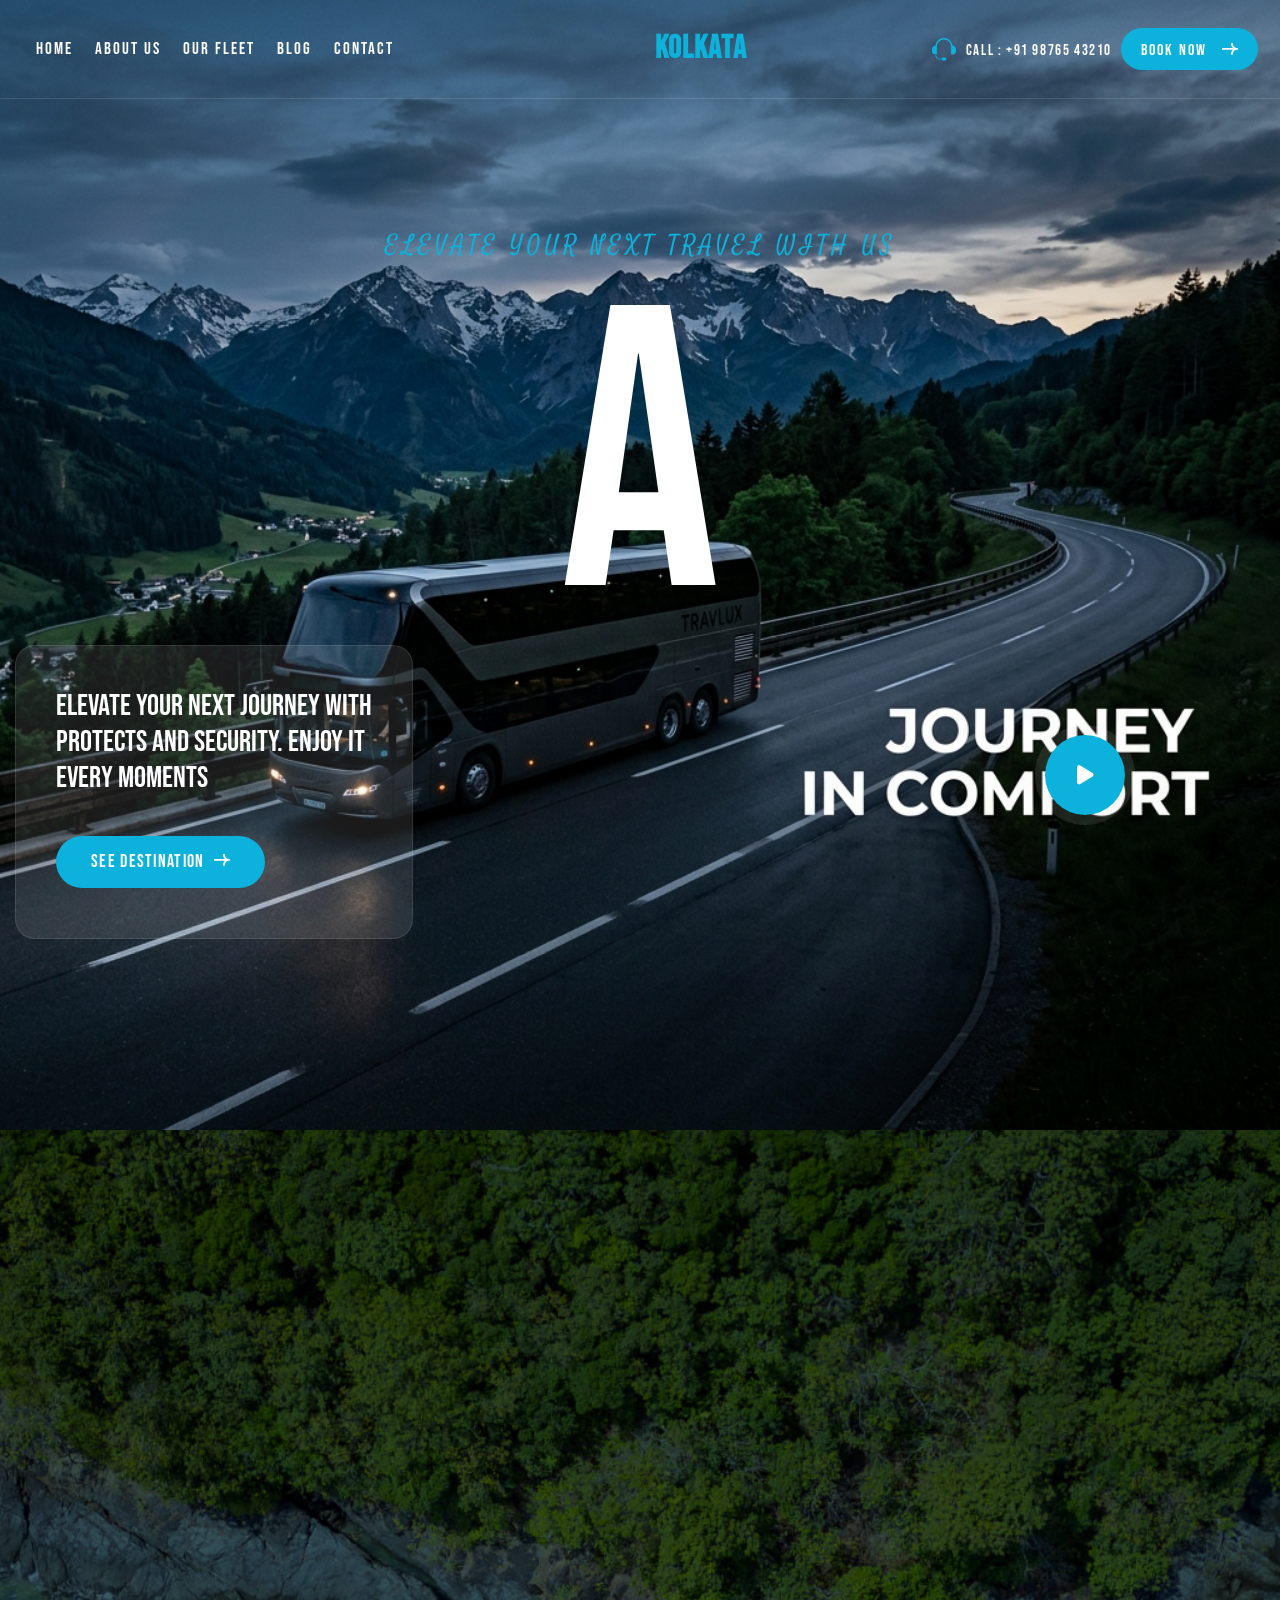
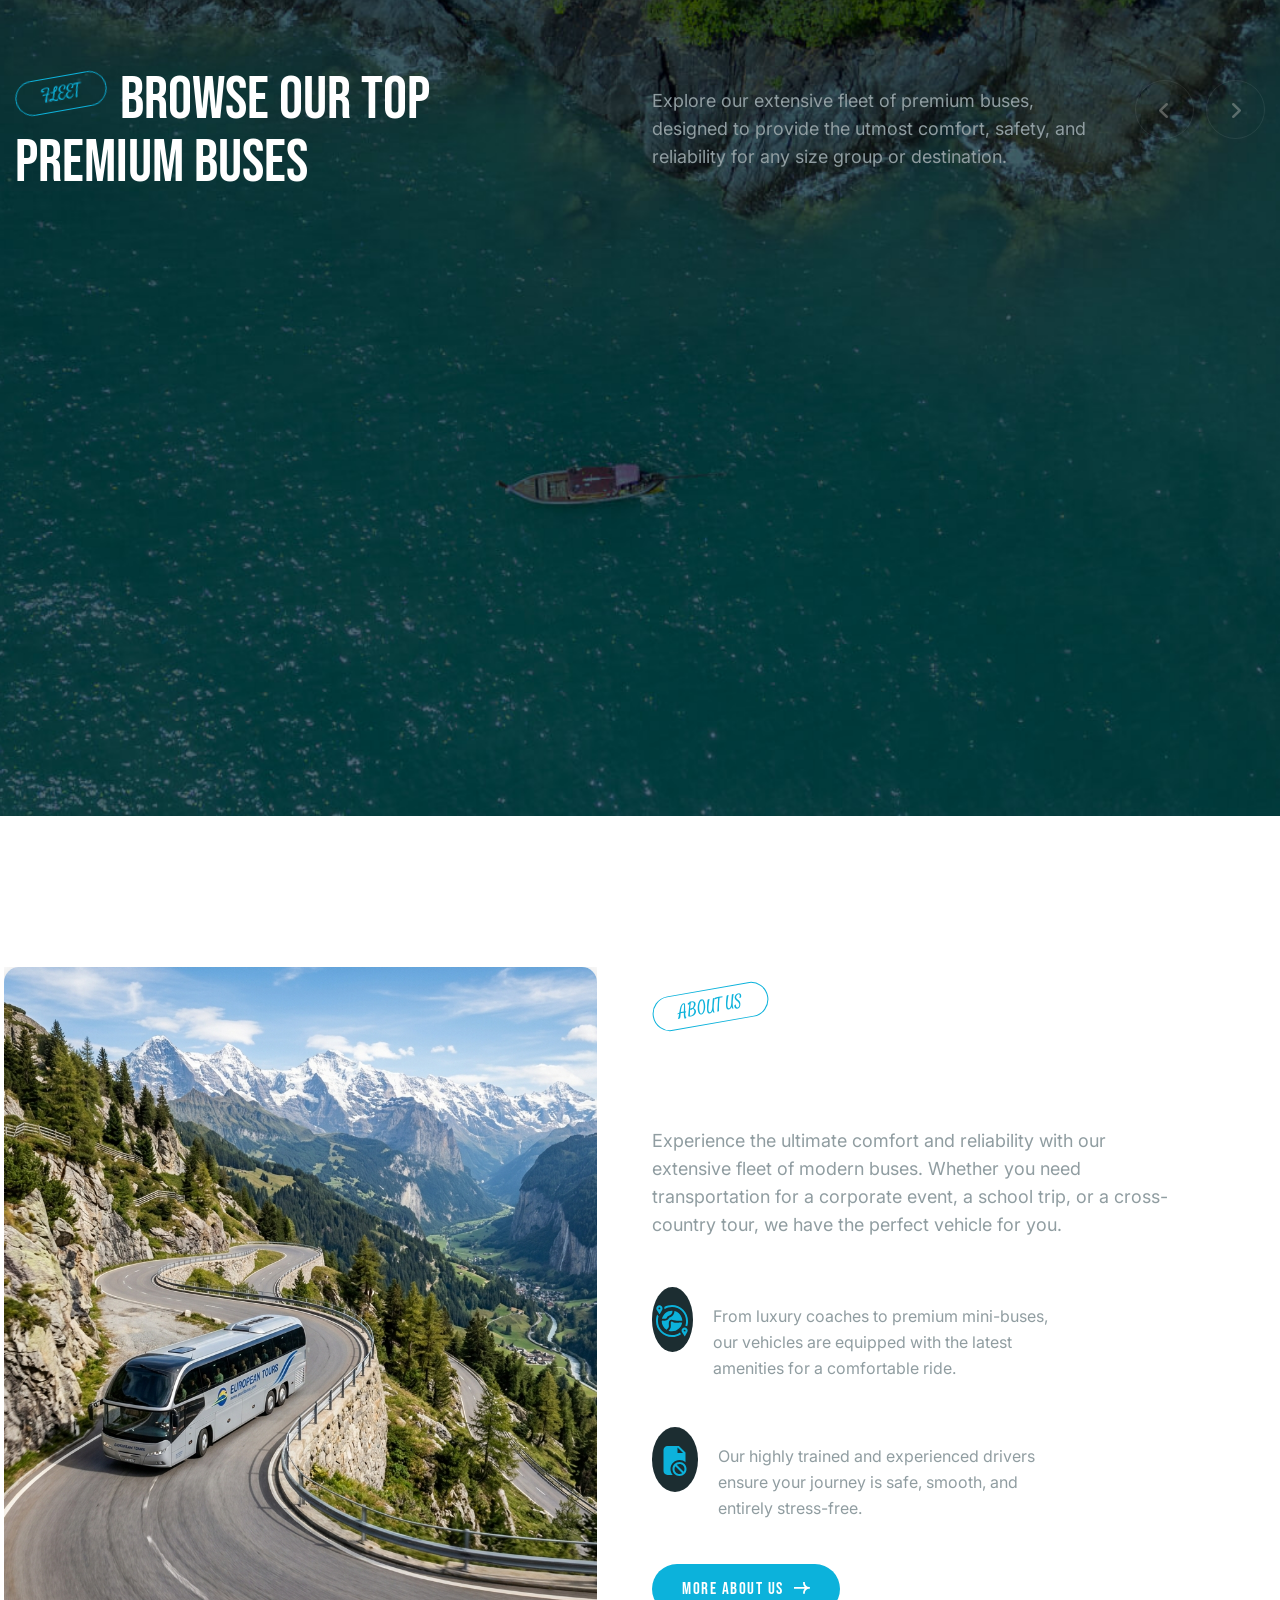
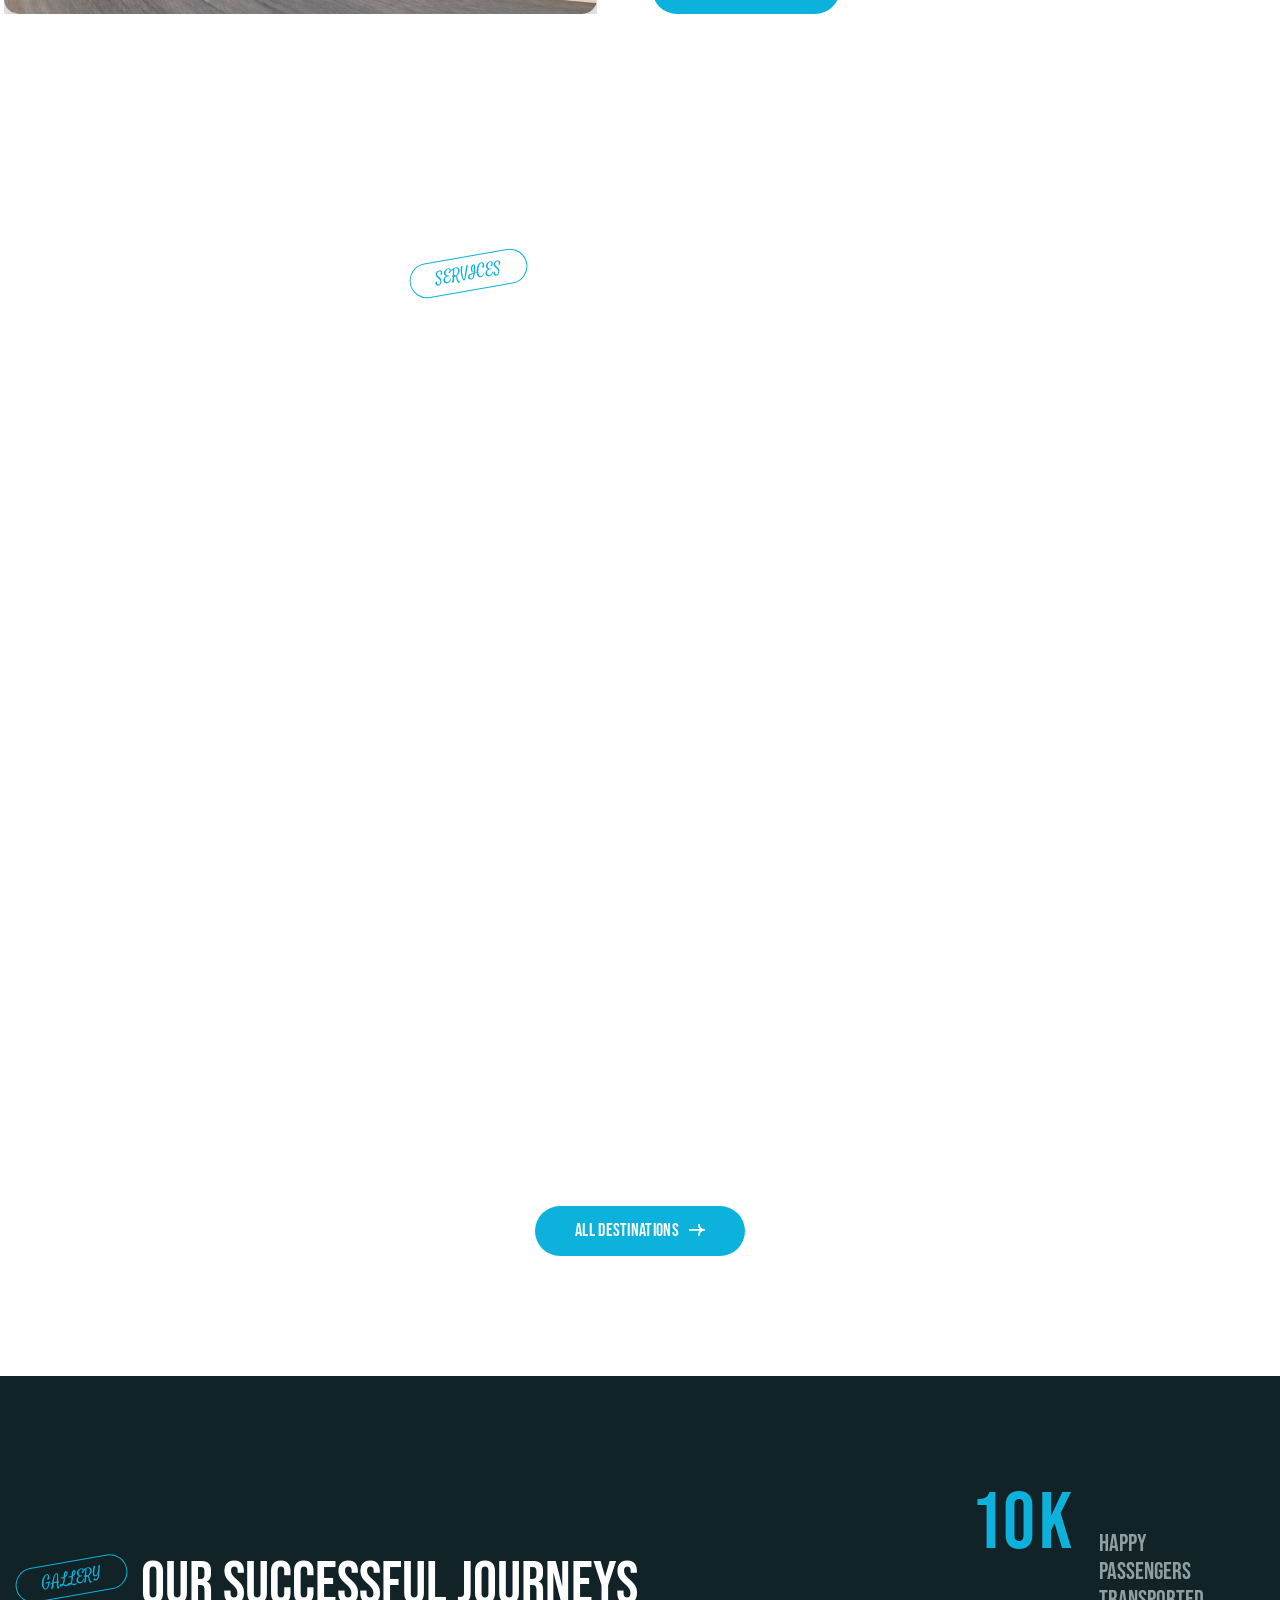
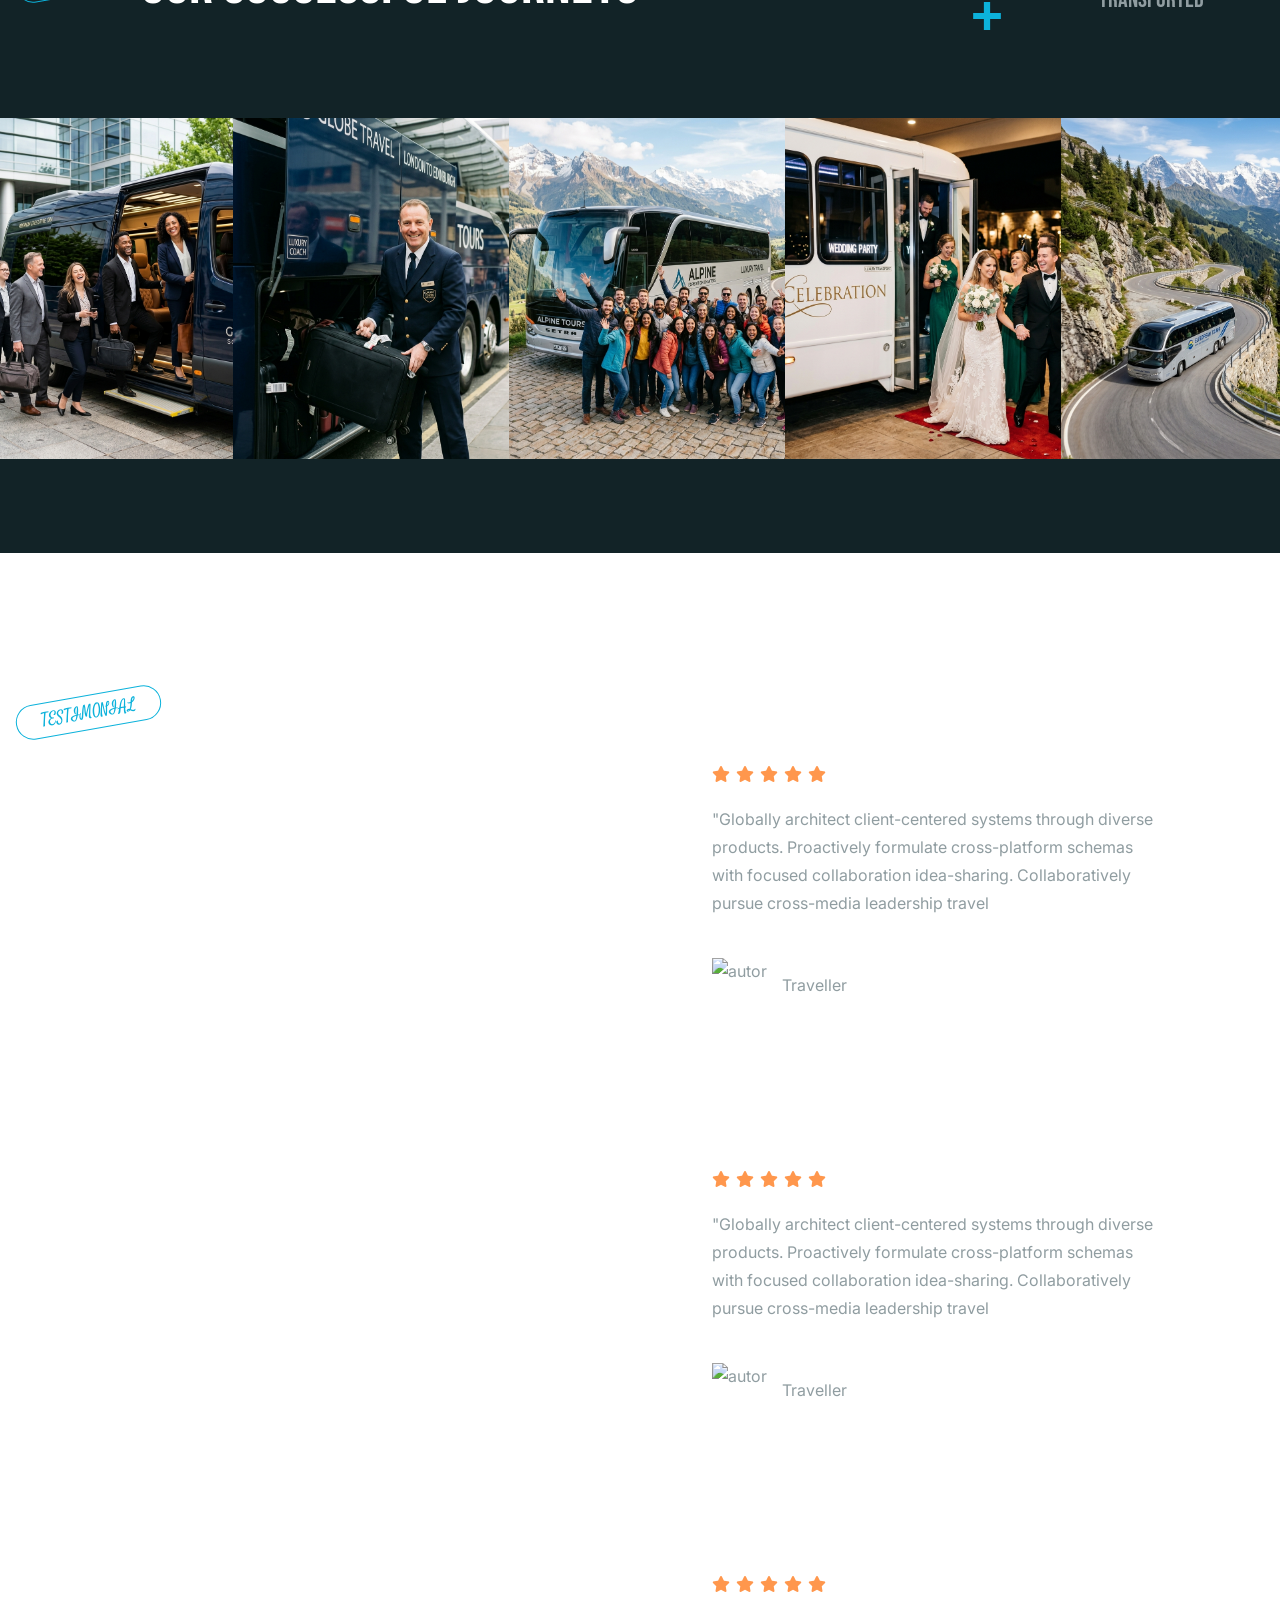
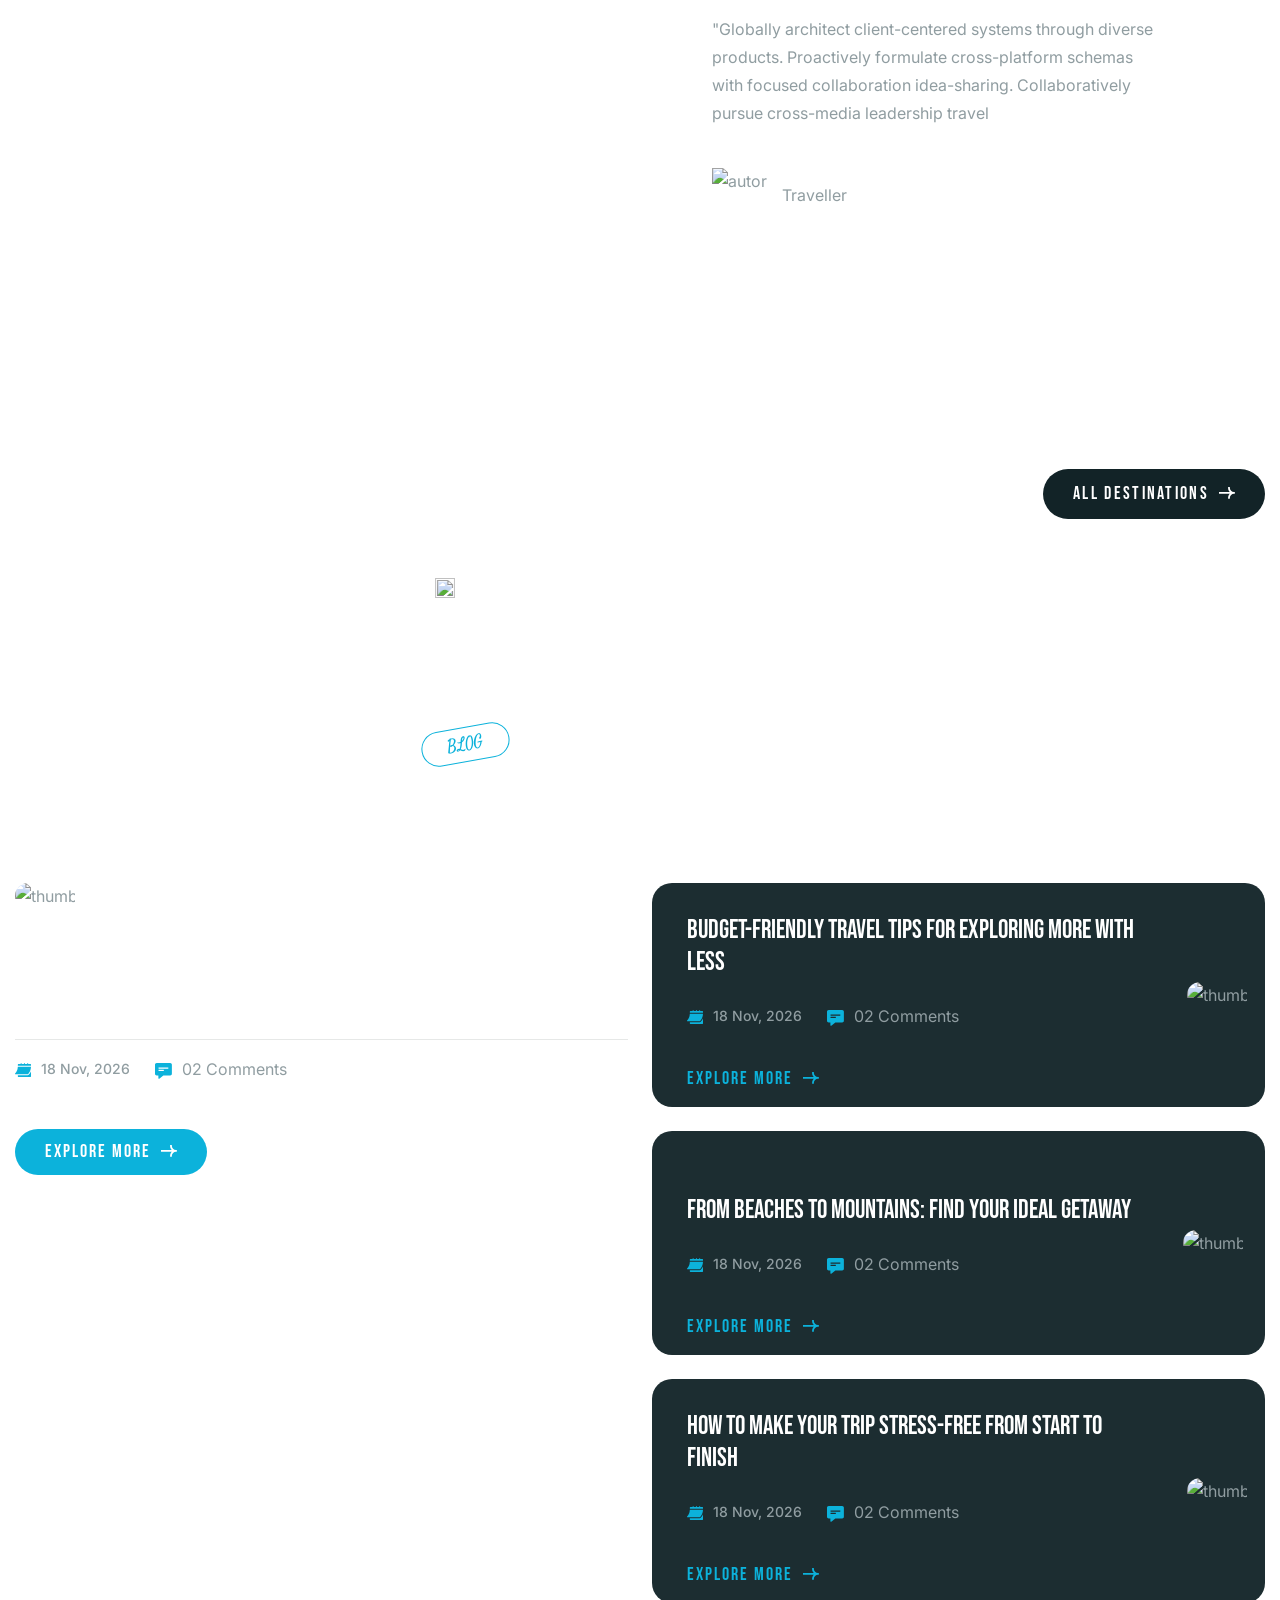
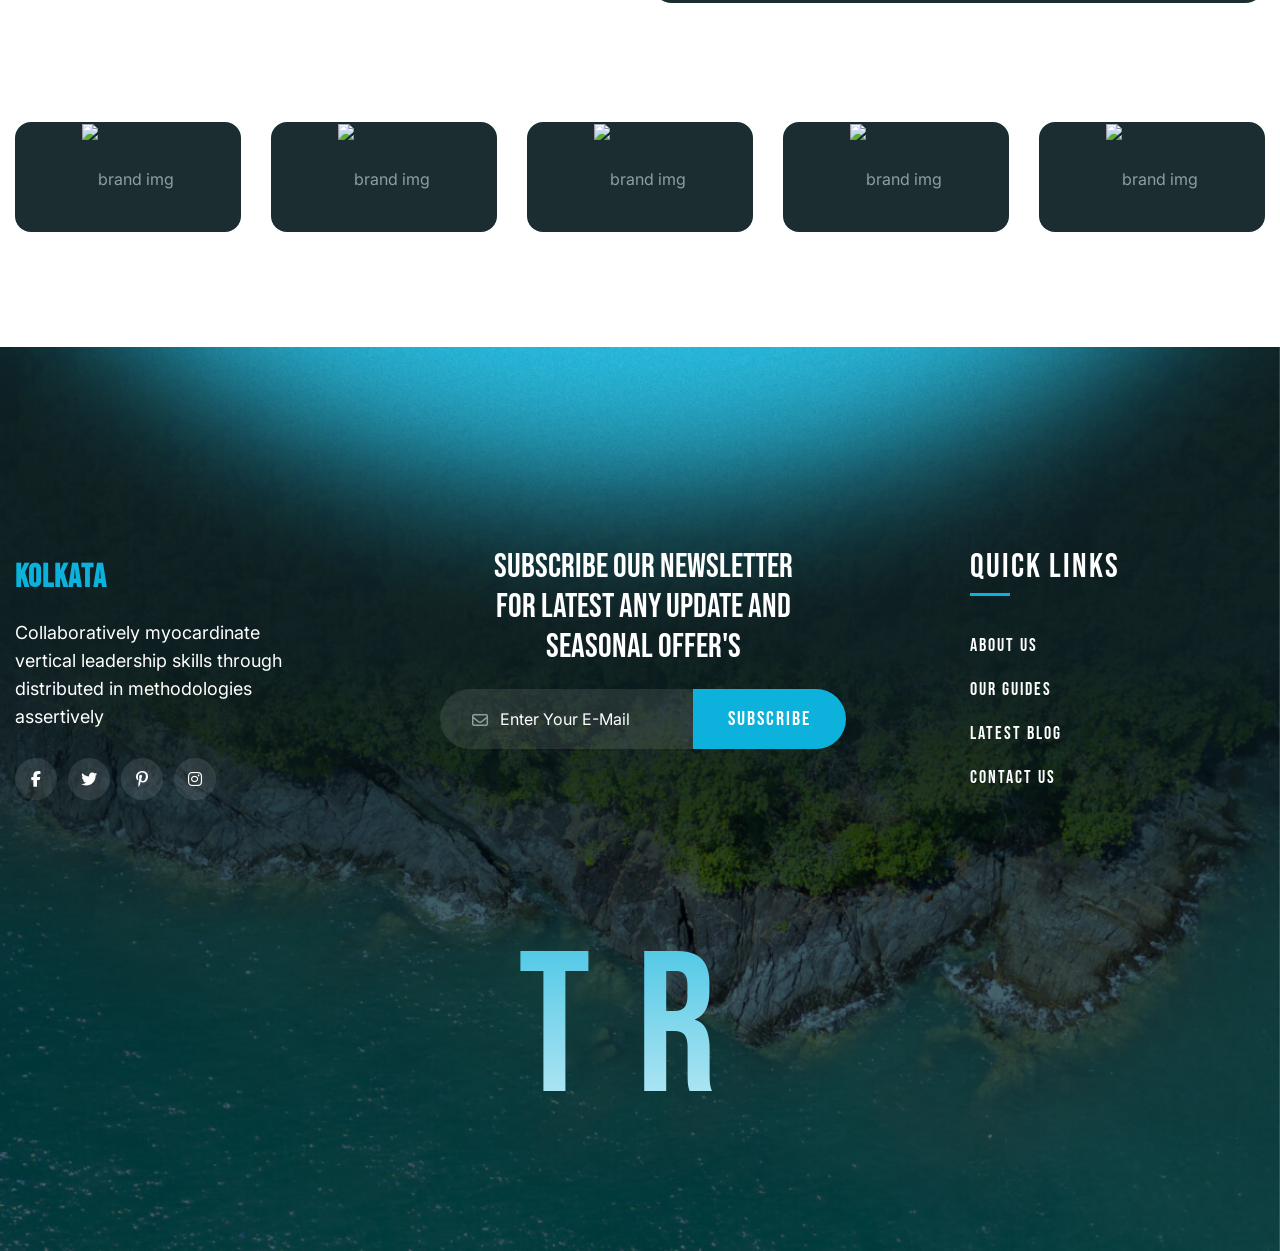
==== index.html @ fd9cabdf "changes" ====
<!DOCTYPE html>
<html lang="en-US">
  <head>
    <meta charset="UTF-8" />
    <meta http-equiv="x-ua-compatible" content="ie=edge" />
    <title>BusRentals - Premium Bus Rental Services</title>
    <meta name="description" content="" />
    <meta name="viewport" content="width=device-width, initial-scale=1" />

    <!-- css link -->
    <!-- css link -->
    <link
      rel="icon"
      type="image/png"
      sizes="56x56"
      href="assets/images/fav-icon.png"
    />
    <link
      rel="stylesheet"
      href="assets/css/bootstrap.min.css"
      type="text/css"
      media="all"
    />
    <link
      rel="stylesheet"
      href="assets/css/all.min.css"
      type="text/css"
      media="all"
    />
    <link
      rel="stylesheet"
      href="assets/css/swiper-bundle.min.css"
      type="text/css"
      media="all"
    />
    <link
      rel="stylesheet"
      href="assets/css/animation-text.css"
      type="text/css"
      media="all"
    />
    <link
      rel="stylesheet"
      href="assets/css/animate.css"
      type="text/css"
      media="all"
    />
    <link
      rel="stylesheet"
      href="assets/css/magnific-popup.css"
      type="text/css"
      media="all"
    />
    <link
      rel="stylesheet"
      href="assets/css/meanmenu.min.css"
      type="text/css"
      media="all"
    />
    <link
      rel="stylesheet"
      href="assets/css/odometer-theme.css"
      type="text/css"
      media="all"
    />
    <link
      rel="stylesheet"
      href="assets/css/custom.css"
      type="text/css"
      media="all"
    />
    <link
      rel="stylesheet"
      href="assets/css/style.css"
      type="text/css"
      media="all"
    />
    <link
      rel="stylesheet"
      href="assets/css/responsive.css"
      type="text/css"
      media="all"
    />
    <link
      rel="stylesheet"
      href="assets/css/coustom-animation.css"
      type="text/css"
      media="all"
    />
    <link
      rel="stylesheet"
      href="assets/css/scroll-up.css"
      type="text/css"
      media="all"
    />

    <style>
      .hero-section-1,
      .hero-bg,
      .hero-area {
        background-image: url("hero-bg.png") !important;
        background-size: cover;
      }
      .popular-destination,
      .destination-section {
        background-image: url("populer-bg.jpg") !important;
        background-size: cover;
      }
      .testi-section,
      .testimonial-area {
        background-image: url("testi-bg.jpg") !important;
        background-size: cover;
      }
      .blog-section,
      .blog-area {
        background-image: url("blog-bg.png") !important;
        background-size: cover;
      }
      .footer-section,
      .footer,
      footer {
        background-image: url("footer-bg.jpg") !important;
        background-size: cover;
      }
      .about-section,
      .travelling-section {
        background-image: url("travelling-bg.png") !important;
        background-size: cover;
      }
    </style>
  <style>
.photography-sectoin * {
    overflow: visible !important;
}
.photography-sectoin {
    overflow: visible !important;
}
</style>
</head>

  <body>
    <!-- ========= Prealoader ==============-->
    <div class="preloader">
      <div class="loader"></div>
    </div>
    <!--========= End Prealoader ============== -->

    <!--==================================================-->
    <!-- Start Kolkata Header Area-->
    <!--==================================================-->
    <div class="travelik-header-area" id="sticky-header">
      <div class="container-fluid">
        <div class="row header-wrap align-items-center">
          <div class="col-lg-6 wow fadeInUp" data-wow-delay="0.3s">
            <div class="header-menu">
              <ul class="nav_scroll">
                <li>
                  <a href="index.html">Home</a></li>
                <li><a href="about.html">About Us</a></li>
                <li><a href="fleet.html">Our Fleet</a></li>

                <li><a href="blog.html">Blog</a></li>
                <li><a href="contact.html">Contact</a></li>
              </ul>
            </div>
          </div>
          <div class="col-lg-2 wow fadeInUp" data-wow-delay="0.3s">
            <div class="header-logo">
              <a class="active_logo" href="index.html"
                ><h2 style="color: #0CB2DB; font-weight: 900; margin: 0; font-size: 32px; text-transform: uppercase; line-height: 1; letter-spacing: 1px;">KOLKATA</h2></a>
              <a class="logo_two" href="index.html"
                ><h2 style="color: #0CB2DB; font-weight: 900; margin: 0; font-size: 32px; text-transform: uppercase; line-height: 1; letter-spacing: 1px;">KOLKATA</h2></a>
            </div>
          </div>
          <div class="col-lg-4 wow fadeInUp" data-wow-delay="0.3s">
            <div class="header-right-wrapper">
              <div class="header-call-info">
                <p>
                  <svg
                    width="24"
                    height="23"
                    viewBox="0 0 24 23"
                    fill="none"
                    xmlns="http://www.w3.org/2000/svg"
                  >
                    <path
                      fill-rule="evenodd"
                      clip-rule="evenodd"
                      d="M14.4216 21.1172C14.4216 20.2877 13.7491 19.6152 12.9196 19.6152H11.0804C10.6821 19.6152 10.3 19.7735 10.0184 20.0551C9.73668 20.3368 9.57844 20.7188 9.57844 21.1172C9.57844 21.9467 10.2509 22.6192 11.0804 22.6192H12.9196C13.7491 22.6192 14.4216 21.9467 14.4216 21.1172ZM3.15755 17.2442C3.40842 17.2634 3.71194 17.2744 4.01681 17.2566C4.20791 18.2255 4.72944 19.0981 5.49235 19.7252C6.25526 20.3524 7.21223 20.6953 8.19984 20.6953H8.77294C8.72203 20.9742 8.7219 21.2601 8.77256 21.5391H8.19984C6.98613 21.5391 5.81209 21.1068 4.88811 20.3198C3.96414 19.5328 3.35064 18.4425 3.15755 17.2442ZM2.72836 16.3464C1.96555 16.2178 1.27297 15.8231 0.773512 15.2324C0.27405 14.6417 3.8064e-06 13.8931 0 13.1196L0 11.1254C0 10.2575 0.344767 9.42511 0.958458 8.81141C1.57215 8.19771 2.40449 7.85293 3.27239 7.85292H3.49022C3.83841 3.45811 7.51538 0 12 0C16.4846 0 20.1616 3.45811 20.5098 7.85292H20.7276C21.5955 7.85293 22.4279 8.19771 23.0415 8.81141C23.6552 9.42511 24 10.2575 24 11.1254V13.1196C24 13.9875 23.6552 14.8198 23.0415 15.4335C22.4279 16.0472 21.5955 16.392 20.7276 16.392H19.7619C19.3614 16.392 19.0368 16.0673 19.0368 15.6668V8.53678C19.0368 4.65047 15.8863 1.5 12 1.5C8.11369 1.5 4.96322 4.65047 4.96322 8.53678V15.6668C4.96322 15.9496 4.80136 16.1946 4.5652 16.3142C3.91514 16.5398 2.907 16.3766 2.72836 16.3464Z"
                      fill="#0CB2DB"
                    />
                  </svg>
                  Call : +91 98765 43210
                </p>
              </div>
              <div class="header-sidebar">
                <div class="header-btn">
                  <a href="contact.html"
                    >BOOK Now
                    <svg
                      width="16"
                      height="12"
                      viewBox="0 0 16 12"
                      fill="none"
                      xmlns="http://www.w3.org/2000/svg"
                    >
                      <path
                        fill-rule="evenodd"
                        clip-rule="evenodd"
                        d="M14.96 4.9808C12.8146 4.9808 10.8592 3.0272 10.8592 0.88V0H9.0992V0.88C9.0992 2.44112 9.78384 3.90544 10.8583 4.9808H0V6.7408H10.8583C9.78384 7.81616 9.0992 9.28048 9.0992 10.8416V11.7216H10.8592V10.8416C10.8592 8.69528 12.8146 6.7408 14.96 6.7408H15.84V4.9808H14.96Z"
                        fill="white"
                      />
                    </svg>
                  </a>
                </div>
              </div>
            </div>
          </div>
        </div>
      </div>
    </div>
    <!--==================================================-->
    <!-- End Kolkata Header Area -->
    <!--==================================================-->

    <!--========= Start Mobile Memu========== -->
    <div class="mobile-menu-area sticky d-sm-block d-md-block d-lg-none">
      <div class="mobile-menu">
        <nav class="header-menu">
          <div class="mobile-logo">
            <a class="logo_img" href="index.html" title="Kolkata">
              <h2 style="color: #0CB2DB; font-weight: 900; margin: 0; font-size: 32px; text-transform: uppercase; line-height: 1; letter-spacing: 1px;">KOLKATA</h2>
            </a>
          </div>
          <ul class="nav_scroll">
            <li><a href="index.html">Home</a></li>
            <li><a href="about.html">About</a></li>
            <li><a href="contact.html">Contact</a></li>
            <li><a href="fleet.html">Fleet</a></li>
            <li><a href="blog.html">Blog</a></li>
          </ul>
        </nav>
      </div>
    </div>
    <!--========= End Mobile Memu========== -->

    <!-- Sidebar Cart Item -->
    <div class="xs-sidebar-group info-group">
      <div class="xs-overlay xs-bg-black"></div>
      <div class="xs-sidebar-widget">
        <div class="sidebar-widget-container">
          <div class="widget-heading">
            <a href="#" class="close-side-widget">
              <i class="far fa-times-circle"></i>
            </a>
          </div>
          <div class="sidebar-textwidget">
            <!-- Sidebar Info Content -->
            <div class="sidebar-info-contents">
              <div class="content-inner">
                <div class="nav-logo">
                  <a href="index.html"
                    ><h2 style="color: #0CB2DB; font-weight: 900; margin: 0; font-size: 32px; text-transform: uppercase; line-height: 1; letter-spacing: 1px;">KOLKATA</h2></a>
                </div>
                <div class="content-box">
                  <h2>About Us</h2>
                  <p class="text">
                    The argument in favor of using filler text goes something
                    like this: If you use real content in the Consulting
                    Process, anytime you reach a review point youï¿½ll end up
                    reviewing and negotiating the content itself and not the
                    design.
                  </p>
                  <a href="contact.html" class="theme-btn btn-style-two"
                    ><span>Consultation</span> <i class="fas fa-heart"></i
                  ></a>
                </div>
                <div class="contact-info">
                  <h2>Contact Info</h2>
                  <ul class="list-style-one">
                    <li>
                      <span class="icon fas fa-envelope"></span>Mumbai 400001, Maharashtra, India
                    </li>
                    <li>
                      <span> <i class="fas fa-phone-alt"></i> </span>(+91)
                      98765-43210
                    </li>
                    <li>
                      <span><i class="fas fa-map-marker-alt"></i></span>Example
                      @gmail.com
                    </li>
                    <li>
                      <span><i class="far fa-clock"></i></span>Week Days: 09.00
                      to 18.00 Sunday: Closed
                    </li>
                  </ul>
                </div>
                <!-- Social Box -->
                <ul class="social-box">
                  <li class="facebook">
                    <a href="https://facebook.com" class="fab fa-facebook-f"></a>
                  </li>
                  <li class="twitter">
                    <a href="https://instagram.com" class="fab fa-instagram"></a>
                  </li>
                  <li class="linkedin">
                    <a href="https://twitter.com" class="fab fa-twitter"></a>
                  </li>
                  <li class="instagram">
                    <a href="https://pinterest.com" class="fab fa-pinterest-p"></a>
                  </li>
                  <li class="youtube">
                    <a href="https://linkedin.com" class="fab fa-linkedin-in"></a>
                  </li>
                </ul>
              </div>
            </div>
          </div>
        </div>
      </div>
    </div>
    <!--End Sidebar Cart Item -->

    <!--==================================================-->
    <!-- Start Kolkata Hero section one-->
    <!--==================================================-->
    <section class="hero-section-1 d-flex align-items-center">
      <div class="auto-container">
        <div class="row align-items-center d-flex">
          <div class="col-lg-12 wow fadeInUp" data-wow-delay="0.3s">
            <div class="hero-wrapper">
              <!-- hero content -->
              <div class="hero_content text-center">
                <span class="text-anime-3"
                  >Elevate Your next travel with us</span
                >
                <h1 class="text-anime-3 typings">ADVENTURE</h1>
              </div>

              <!-- hero jurny contnet -->
              <div class="hero-journey-box">
                <!-- hero button -->
                <div class="hero-button">
                  <h2>
                    elevate your next journey with <br />protects and security.
                    enjoy it <br />
                    every moments
                  </h2>
                  <div class="hero-btn wow fadeInUp" data-wow-delay="0.4s">
                    <a href="contact.html"
                      >SEE DESTINATION
                      <svg
                        width="16"
                        height="12"
                        viewBox="0 0 16 12"
                        fill="none"
                        xmlns="http://www.w3.org/2000/svg"
                      >
                        <path
                          fill-rule="evenodd"
                          clip-rule="evenodd"
                          d="M14.96 4.9808C12.8146 4.9808 10.8592 3.0272 10.8592 0.88V0H9.0992V0.88C9.0992 2.44112 9.78384 3.90544 10.8583 4.9808H0V6.7408H10.8583C9.78384 7.81616 9.0992 9.28048 9.0992 10.8416V11.7216H10.8592V10.8416C10.8592 8.69528 12.8146 6.7408 14.96 6.7408H15.84V4.9808H14.96Z"
                          fill="white"
                        />
                      </svg>
                    </a>
                  </div>
                </div>
              </div>
              <div class="hero-thumb">
                <img
                  src="https://html.ditsolution.net/travelik/assets/images/main-home/hero-thumb.png"
                  alt=""
                />
              </div>
              <div class="arrow-shape bounce-animate">
                <img
                  src="https://html.ditsolution.net/travelik/assets/images/main-home/arrow.png"
                  alt=""
                />
              </div>
              <div class="hero__video__btn">
                <a
                  href="https://www.youtube.com/shorts/COLrJumJeK0"
                  class="popup-video"
                >
                  <span class="play-now"><i class="fas fa-play"></i></span>
                </a>
              </div>
            </div>
          </div>
        </div>
      </div>
    </section>
    <!--==================================================-->
    <!-- End Kolkata Hero section one -->
    <!--==================================================-->

    <!--==================================================-->
    <!-- Start Destination  Section -->
    <!--==================================================-->
    <div class="destination-section">
      <div class="auto-container">
        <div class="row">
          <div class="col-lg-12 wow fadeInUp" data-wow-delay="0.3s">
            <!-- tab buttons -->
            <div class="bokking-tabs wow fadeInUp">
              <div class="tab-buttons">
                <button
                  class="tab active"
                  data-tab="travel"
                  onclick="changeTab(this)"
                >
                  <img
                    src="https://html.ditsolution.net/travelik/assets/images/main-home/bokking-tab3.svg"
                    alt=""
                  />TRAVEL
                </button>
                <button class="tab" data-tab="hotel" onclick="changeTab(this)">
                  <img
                    src="https://html.ditsolution.net/travelik/assets/images/main-home/bokking-tab1.svg"
                    alt=""
                  />HOTEL
                </button>
                <button class="tab" data-tab="visa" onclick="changeTab(this)">
                  <img
                    src="https://html.ditsolution.net/travelik/assets/images/main-home/bokking-tab2.svg"
                    alt=""
                  />VISA
                </button>
              </div>
            </div>
            <!-- travel bokking -->
            <div class="travel-boking wow fadeInUp">
              <div class="bokking-author">
                <img
                  src="https://html.ditsolution.net/travelik/assets/images/main-home/boking-img.png"
                  alt=""
                />
              </div>
              <form
                action="https://formspree.io/f/myyleorq"
                method="POST"
                id="dreamit-form"
              >
                <div class="add-bg active" id="travel">
                  <div class="booking-box">
                    <div class="bokking-main-card">
                      <h1 class="bokking-title">
                        <svg
                          width="15"
                          height="21"
                          viewBox="0 0 15 21"
                          fill="none"
                          xmlns="http://www.w3.org/2000/svg"
                        >
                          <path
                            fill-rule="evenodd"
                            clip-rule="evenodd"
                            d="M7.3125 0C3.27925 0 0 3.3085 0 7.38942C0 8.77175 0.608833 10.4867 1.495 12.1973C3.44608 15.964 6.69608 19.7578 6.69608 19.7578C6.77236 19.8467 6.86693 19.918 6.97333 19.9668C7.07972 20.0157 7.19542 20.041 7.3125 20.041C7.42958 20.041 7.54528 20.0157 7.65167 19.9668C7.75807 19.918 7.85264 19.8467 7.92892 19.7578C7.92892 19.7578 11.1789 15.964 13.13 12.1973C14.0162 10.4867 14.625 8.77175 14.625 7.38942C14.625 3.3085 11.3458 0 7.3125 0ZM7.3125 4.33333C6.53628 4.35427 5.79889 4.67733 5.25728 5.23375C4.71566 5.79017 4.4126 6.536 4.4126 7.3125C4.4126 8.089 4.71566 8.83484 5.25728 9.39125C5.79889 9.94767 6.53628 10.2707 7.3125 10.2917C8.08872 10.2707 8.82611 9.94767 9.36772 9.39125C9.90934 8.83484 10.2124 8.089 10.2124 7.3125C10.2124 6.536 9.90934 5.79017 9.36772 5.23375C8.82611 4.67733 8.08872 4.35427 7.3125 4.33333Z"
                            fill="#0CB2DB"
                          />
                        </svg>
                        LOCATIONS
                      </h1>
                      <div class="booking-input-box">
                        <select name="children" id="children">
                          <option value="0">Where to Next?</option>
                          <option value="1">Paris</option>
                          <option value="2">Tokyo</option>
                          <option value="3">New Delhi</option>
                          <option value="4">London</option>
                          <option value="5">Bangkok</option>
                        </select>
                      </div>
                    </div>
                    <div class="bokking-main-card">
                      <h1 class="bokking-title">
                        <svg
                          width="22"
                          height="24"
                          viewBox="0 0 22 24"
                          fill="none"
                          xmlns="http://www.w3.org/2000/svg"
                        >
                          <path
                            d="M9.18517 0C7.79448 0 6.46076 0.552447 5.47739 1.53581C4.49403 2.51917 3.94158 3.8529 3.94158 5.24358C3.94158 6.63427 4.49403 7.96799 5.47739 8.95136C6.46076 9.93472 7.79448 10.4872 9.18517 10.4872C10.5759 10.4872 11.9096 9.93472 12.8929 8.95136C13.8763 7.96799 14.4287 6.63427 14.4287 5.24358C14.4287 3.8529 13.8763 2.51917 12.8929 1.53581C11.9096 0.552447 10.5759 0 9.18517 0ZM9.70667 13.048C10.0018 12.6198 9.71833 11.9665 9.19917 11.9665H7.80267C5.73327 11.9665 3.74863 12.7886 2.28535 14.2518C0.822064 15.7151 0 17.6998 0 19.7692C0 20.6139 0.335561 21.424 0.932865 22.0213C1.53017 22.6186 2.34029 22.9542 3.185 22.9542H9.275C9.80233 22.9542 10.0847 22.2845 9.779 21.8563C8.85065 20.5559 8.3529 18.9974 8.35567 17.3997C8.35567 15.785 8.855 14.2847 9.70667 13.048Z"
                            fill="#0CB2DB"
                          />
                          <path
                            fill-rule="evenodd"
                            clip-rule="evenodd"
                            d="M21.9705 17.4009C21.9705 18.9743 21.3454 20.4832 20.2329 21.5958C19.1203 22.7084 17.6114 23.3334 16.038 23.3334C14.4646 23.3334 12.9556 22.7084 11.8431 21.5958C10.7305 20.4832 10.1055 18.9743 10.1055 17.4009C10.1055 15.8275 10.7305 14.3185 11.8431 13.206C12.9556 12.0934 14.4646 11.4684 16.038 11.4684C17.6114 11.4684 19.1203 12.0934 20.2329 13.206C21.3454 14.3185 21.9705 15.8275 21.9705 17.4009ZM19.4341 15.1457C19.5207 15.2214 19.5915 15.3135 19.6424 15.4166C19.6934 15.5197 19.7235 15.6318 19.7311 15.7465C19.7387 15.8613 19.7235 15.9764 19.6866 16.0853C19.6497 16.1942 19.5916 16.2948 19.5158 16.3812L16.5175 19.8031C16.3854 19.9536 16.2237 20.0753 16.0425 20.1607C15.8613 20.246 15.6645 20.2931 15.4643 20.299C15.2641 20.3049 15.0648 20.2695 14.8789 20.195C14.693 20.1205 14.5244 20.0086 14.3836 19.866L12.7001 18.1627C12.6193 18.0809 12.5554 17.984 12.512 17.8775C12.4687 17.7709 12.4467 17.6569 12.4474 17.5419C12.4481 17.4269 12.4715 17.3132 12.5162 17.2072C12.5608 17.1013 12.6259 17.0051 12.7077 16.9243C12.7895 16.8435 12.8865 16.7796 12.993 16.7362C13.0995 16.6929 13.2135 16.6709 13.3285 16.6716C13.4435 16.6723 13.5572 16.6957 13.6632 16.7403C13.7692 16.785 13.8653 16.8501 13.9461 16.9319L14.9681 17.9679C15.0245 18.0249 15.092 18.0698 15.1664 18.0996C15.2408 18.1294 15.3206 18.1435 15.4007 18.1411C15.4809 18.1387 15.5596 18.1198 15.6321 18.0856C15.7047 18.0513 15.7693 18.0025 15.8221 17.9422L18.1986 15.2286C18.2744 15.142 18.3664 15.0712 18.4695 15.0203C18.5726 14.9693 18.6847 14.9392 18.7995 14.9316C18.9142 14.924 19.0293 14.9391 19.1382 14.9761C19.2471 15.013 19.3477 15.0699 19.4341 15.1457Z"
                            fill="#0CB2DB"
                          />
                        </svg>
                        activities
                      </h1>
                      <div class="booking-input-box">
                        <select name="place" id="place">
                          <option value="saab">Select Activities</option>
                          <option value="saab">Sightseeing</option>
                          <option value="opel">Hiking</option>
                          <option value="audi">Beach</option>
                          <option value="audi">Museum Tours</option>
                          <option value="audi">Shopping</option>
                          <option value="audi">Adventure Sports</option>
                        </select>
                      </div>
                    </div>

                    <div class="bokking-main-card">
                      <h1 class="bokking-title">
                        <svg
                          width="20"
                          height="18"
                          viewBox="0 0 20 18"
                          fill="none"
                          xmlns="http://www.w3.org/2000/svg"
                        >
                          <path
                            d="M0.585067 14.0631H15.8983C16.0356 14.0631 16.1683 14.0151 16.2736 13.9275C16.4207 13.8043 19.7758 10.9181 19.9804 4.68771H3.53434C3.33054 10.3432 0.240637 13.0014 0.208527 13.028C0.020276 13.187 -0.0489849 13.4469 0.0357064 13.678C0.119812 13.9086 0.339001 14.0631 0.585067 14.0631ZM19.414 1.17193H16.4842V0.585964C16.4842 0.257824 16.2264 0 15.8982 0C15.5701 0 15.3123 0.257824 15.3123 0.585964V1.17193H12.3434V0.585964C12.3434 0.257824 12.0855 0 11.7574 0C11.4293 0 11.1714 0.257824 11.1714 0.585964V1.17193H8.24162V0.585964C8.24162 0.257824 7.9838 0 7.65566 0C7.32752 0 7.06969 0.257824 7.06969 0.585964V1.17193H4.13988C3.81174 1.17193 3.55391 1.42975 3.55391 1.75789V3.51578H20V1.75789C20 1.42975 19.7421 1.17193 19.414 1.17193Z"
                            fill="#0CB2DB"
                          />
                          <path
                            d="M17.0259 14.8259C16.7077 15.0908 16.3083 15.235 15.898 15.235H3.55371V16.9929C3.55371 17.3168 3.81579 17.5789 4.13967 17.5789H19.4138C19.7377 17.5789 19.9998 17.3168 19.9998 16.9929V10.4244C18.87 13.1961 17.2935 14.6019 17.0259 14.8259Z"
                            fill="#0CB2DB"
                          />
                        </svg>
                        date
                      </h1>
                      <div class="booking-input-box">
                        <input type="date" id="arrive1" name="arrive" />
                        <label for="arrive1">Arrival Date</label>
                      </div>
                    </div>

                    <div class="booking-button">
                      <button type="submit">
                        <i class="fas fa-search"></i> search now
                      </button>
                    </div>
                  </div>
                </div>

                <div class="add-bg" id="visa">
                  <div class="booking-box">
                    <div class="bokking-main-card">
                      <h1 class="bokking-title">
                        <svg
                          width="15"
                          height="21"
                          viewBox="0 0 15 21"
                          fill="none"
                          xmlns="http://www.w3.org/2000/svg"
                        >
                          <path
                            fill-rule="evenodd"
                            clip-rule="evenodd"
                            d="M7.3125 0C3.27925 0 0 3.3085 0 7.38942C0 8.77175 0.608833 10.4867 1.495 12.1973C3.44608 15.964 6.69608 19.7578 6.69608 19.7578C6.77236 19.8467 6.86693 19.918 6.97333 19.9668C7.07972 20.0157 7.19542 20.041 7.3125 20.041C7.42958 20.041 7.54528 20.0157 7.65167 19.9668C7.75807 19.918 7.85264 19.8467 7.92892 19.7578C7.92892 19.7578 11.1789 15.964 13.13 12.1973C14.0162 10.4867 14.625 8.77175 14.625 7.38942C14.625 3.3085 11.3458 0 7.3125 0ZM7.3125 4.33333C6.53628 4.35427 5.79889 4.67733 5.25728 5.23375C4.71566 5.79017 4.4126 6.536 4.4126 7.3125C4.4126 8.089 4.71566 8.83484 5.25728 9.39125C5.79889 9.94767 6.53628 10.2707 7.3125 10.2917C8.08872 10.2707 8.82611 9.94767 9.36772 9.39125C9.90934 8.83484 10.2124 8.089 10.2124 7.3125C10.2124 6.536 9.90934 5.79017 9.36772 5.23375C8.82611 4.67733 8.08872 4.35427 7.3125 4.33333Z"
                            fill="#0CB2DB"
                          />
                        </svg>
                        LOCATIONS
                      </h1>
                      <div class="booking-input-box">
                        <select name="children" id="children2">
                          <option value="0">Where to Next?</option>
                          <option value="1">Paris</option>
                          <option value="2">Tokyo</option>
                          <option value="3">New Delhi</option>
                          <option value="4">London</option>
                          <option value="5">Bangkok</option>
                        </select>
                      </div>
                    </div>
                    <div class="bokking-main-card">
                      <h1 class="bokking-title">
                        <svg
                          width="22"
                          height="24"
                          viewBox="0 0 22 24"
                          fill="none"
                          xmlns="http://www.w3.org/2000/svg"
                        >
                          <path
                            d="M9.18517 0C7.79448 0 6.46076 0.552447 5.47739 1.53581C4.49403 2.51917 3.94158 3.8529 3.94158 5.24358C3.94158 6.63427 4.49403 7.96799 5.47739 8.95136C6.46076 9.93472 7.79448 10.4872 9.18517 10.4872C10.5759 10.4872 11.9096 9.93472 12.8929 8.95136C13.8763 7.96799 14.4287 6.63427 14.4287 5.24358C14.4287 3.8529 13.8763 2.51917 12.8929 1.53581C11.9096 0.552447 10.5759 0 9.18517 0ZM9.70667 13.048C10.0018 12.6198 9.71833 11.9665 9.19917 11.9665H7.80267C5.73327 11.9665 3.74863 12.7886 2.28535 14.2518C0.822064 15.7151 0 17.6998 0 19.7692C0 20.6139 0.335561 21.424 0.932865 22.0213C1.53017 22.6186 2.34029 22.9542 3.185 22.9542H9.275C9.80233 22.9542 10.0847 22.2845 9.779 21.8563C8.85065 20.5559 8.3529 18.9974 8.35567 17.3997C8.35567 15.785 8.855 14.2847 9.70667 13.048Z"
                            fill="#0CB2DB"
                          />
                          <path
                            fill-rule="evenodd"
                            clip-rule="evenodd"
                            d="M21.9705 17.4009C21.9705 18.9743 21.3454 20.4832 20.2329 21.5958C19.1203 22.7084 17.6114 23.3334 16.038 23.3334C14.4646 23.3334 12.9556 22.7084 11.8431 21.5958C10.7305 20.4832 10.1055 18.9743 10.1055 17.4009C10.1055 15.8275 10.7305 14.3185 11.8431 13.206C12.9556 12.0934 14.4646 11.4684 16.038 11.4684C17.6114 11.4684 19.1203 12.0934 20.2329 13.206C21.3454 14.3185 21.9705 15.8275 21.9705 17.4009ZM19.4341 15.1457C19.5207 15.2214 19.5915 15.3135 19.6424 15.4166C19.6934 15.5197 19.7235 15.6318 19.7311 15.7465C19.7387 15.8613 19.7235 15.9764 19.6866 16.0853C19.6497 16.1942 19.5916 16.2948 19.5158 16.3812L16.5175 19.8031C16.3854 19.9536 16.2237 20.0753 16.0425 20.1607C15.8613 20.246 15.6645 20.2931 15.4643 20.299C15.2641 20.3049 15.0648 20.2695 14.8789 20.195C14.693 20.1205 14.5244 20.0086 14.3836 19.866L12.7001 18.1627C12.6193 18.0809 12.5554 17.984 12.512 17.8775C12.4687 17.7709 12.4467 17.6569 12.4474 17.5419C12.4481 17.4269 12.4715 17.3132 12.5162 17.2072C12.5608 17.1013 12.6259 17.0051 12.7077 16.9243C12.7895 16.8435 12.8865 16.7796 12.993 16.7362C13.0995 16.6929 13.2135 16.6709 13.3285 16.6716C13.4435 16.6723 13.5572 16.6957 13.6632 16.7403C13.7692 16.785 13.8653 16.8501 13.9461 16.9319L14.9681 17.9679C15.0245 18.0249 15.092 18.0698 15.1664 18.0996C15.2408 18.1294 15.3206 18.1435 15.4007 18.1411C15.4809 18.1387 15.5596 18.1198 15.6321 18.0856C15.7047 18.0513 15.7693 18.0025 15.8221 17.9422L18.1986 15.2286C18.2744 15.142 18.3664 15.0712 18.4695 15.0203C18.5726 14.9693 18.6847 14.9392 18.7995 14.9316C18.9142 14.924 19.0293 14.9391 19.1382 14.9761C19.2471 15.013 19.3477 15.0699 19.4341 15.1457Z"
                            fill="#0CB2DB"
                          />
                        </svg>
                        activities
                      </h1>
                      <div class="booking-input-box">
                        <select name="place" id="place2">
                          <option value="saab">Select Activities</option>
                          <option value="saab">Sightseeing</option>
                          <option value="opel">Hiking</option>
                          <option value="audi">Beach</option>
                          <option value="audi">Museum Tours</option>
                          <option value="audi">Shopping</option>
                          <option value="audi">Adventure Sports</option>
                        </select>
                      </div>
                    </div>

                    <div class="bokking-main-card">
                      <h1 class="bokking-title">
                        <svg
                          width="20"
                          height="18"
                          viewBox="0 0 20 18"
                          fill="none"
                          xmlns="http://www.w3.org/2000/svg"
                        >
                          <path
                            d="M0.585067 14.0631H15.8983C16.0356 14.0631 16.1683 14.0151 16.2736 13.9275C16.4207 13.8043 19.7758 10.9181 19.9804 4.68771H3.53434C3.33054 10.3432 0.240637 13.0014 0.208527 13.028C0.020276 13.187 -0.0489849 13.4469 0.0357064 13.678C0.119812 13.9086 0.339001 14.0631 0.585067 14.0631ZM19.414 1.17193H16.4842V0.585964C16.4842 0.257824 16.2264 0 15.8982 0C15.5701 0 15.3123 0.257824 15.3123 0.585964V1.17193H12.3434V0.585964C12.3434 0.257824 12.0855 0 11.7574 0C11.4293 0 11.1714 0.257824 11.1714 0.585964V1.17193H8.24162V0.585964C8.24162 0.257824 7.9838 0 7.65566 0C7.32752 0 7.06969 0.257824 7.06969 0.585964V1.17193H4.13988C3.81174 1.17193 3.55391 1.42975 3.55391 1.75789V3.51578H20V1.75789C20 1.42975 19.7421 1.17193 19.414 1.17193Z"
                            fill="#0CB2DB"
                          />
                          <path
                            d="M17.0259 14.8259C16.7077 15.0908 16.3083 15.235 15.898 15.235H3.55371V16.9929C3.55371 17.3168 3.81579 17.5789 4.13967 17.5789H19.4138C19.7377 17.5789 19.9998 17.3168 19.9998 16.9929V10.4244C18.87 13.1961 17.2935 14.6019 17.0259 14.8259Z"
                            fill="#0CB2DB"
                          />
                        </svg>
                        date
                      </h1>
                      <div class="booking-input-box">
                        <input type="date" id="arrive2" name="arrive" />
                        <label for="arrive2">Arrival Date</label>
                      </div>
                    </div>

                    <div class="booking-button">
                      <button type="submit">
                        <i class="fas fa-search"></i> search now
                      </button>
                    </div>
                  </div>
                </div>

                <div class="add-bg" id="hotel">
                  <div class="booking-box">
                    <div class="bokking-main-card">
                      <h1 class="bokking-title">
                        <svg
                          width="20"
                          height="18"
                          viewBox="0 0 20 18"
                          fill="none"
                          xmlns="http://www.w3.org/2000/svg"
                        >
                          <path
                            d="M0.585067 14.0631H15.8983C16.0356 14.0631 16.1683 14.0151 16.2736 13.9275C16.4207 13.8043 19.7758 10.9181 19.9804 4.68771H3.53434C3.33054 10.3432 0.240637 13.0014 0.208527 13.028C0.020276 13.187 -0.0489849 13.4469 0.0357064 13.678C0.119812 13.9086 0.339001 14.0631 0.585067 14.0631ZM19.414 1.17193H16.4842V0.585964C16.4842 0.257824 16.2264 0 15.8982 0C15.5701 0 15.3123 0.257824 15.3123 0.585964V1.17193H12.3434V0.585964C12.3434 0.257824 12.0855 0 11.7574 0C11.4293 0 11.1714 0.257824 11.1714 0.585964V1.17193H8.24162V0.585964C8.24162 0.257824 7.9838 0 7.65566 0C7.32752 0 7.06969 0.257824 7.06969 0.585964V1.17193H4.13988C3.81174 1.17193 3.55391 1.42975 3.55391 1.75789V3.51578H20V1.75789C20 1.42975 19.7421 1.17193 19.414 1.17193Z"
                            fill="#0CB2DB"
                          />
                          <path
                            d="M17.0259 14.8259C16.7077 15.0908 16.3083 15.235 15.898 15.235H3.55371V16.9929C3.55371 17.3168 3.81579 17.5789 4.13967 17.5789H19.4138C19.7377 17.5789 19.9998 17.3168 19.9998 16.9929V10.4244C18.87 13.1961 17.2935 14.6019 17.0259 14.8259Z"
                            fill="#0CB2DB"
                          />
                        </svg>
                        Timeline
                      </h1>
                      <div class="booking-input-box">
                        <input type="date" id="arrive3" name="arrive" />
                        <label for="arrive3">Arrival Date</label>
                      </div>
                    </div>

                    <div class="bokking-main-card">
                      <h1 class="bokking-title">
                        <svg
                          width="15"
                          height="21"
                          viewBox="0 0 15 21"
                          fill="none"
                          xmlns="http://www.w3.org/2000/svg"
                        >
                          <path
                            fill-rule="evenodd"
                            clip-rule="evenodd"
                            d="M7.3125 0C3.27925 0 0 3.3085 0 7.38942C0 8.77175 0.608833 10.4867 1.495 12.1973C3.44608 15.964 6.69608 19.7578 6.69608 19.7578C6.77236 19.8467 6.86693 19.918 6.97333 19.9668C7.07972 20.0157 7.19542 20.041 7.3125 20.041C7.42958 20.041 7.54528 20.0157 7.65167 19.9668C7.75807 19.918 7.85264 19.8467 7.92892 19.7578C7.92892 19.7578 11.1789 15.964 13.13 12.1973C14.0162 10.4867 14.625 8.77175 14.625 7.38942C14.625 3.3085 11.3458 0 7.3125 0ZM7.3125 4.33333C6.53628 4.35427 5.79889 4.67733 5.25728 5.23375C4.71566 5.79017 4.4126 6.536 4.4126 7.3125C4.4126 8.089 4.71566 8.83484 5.25728 9.39125C5.79889 9.94767 6.53628 10.2707 7.3125 10.2917C8.08872 10.2707 8.82611 9.94767 9.36772 9.39125C9.90934 8.83484 10.2124 8.089 10.2124 7.3125C10.2124 6.536 9.90934 5.79017 9.36772 5.23375C8.82611 4.67733 8.08872 4.35427 7.3125 4.33333Z"
                            fill="#0CB2DB"
                          />
                        </svg>
                        London
                      </h1>
                      <div class="booking-input-box">
                        <select name="children" id="children3">
                          <option value="0">Where to Next?</option>
                          <option value="1">Paris</option>
                          <option value="2">Tokyo</option>
                          <option value="3">New Delhi</option>
                          <option value="4">London</option>
                          <option value="5">Bangkok</option>
                        </select>
                      </div>
                    </div>
                    <div class="bokking-main-card">
                      <h1 class="bokking-title">
                        <svg
                          width="22"
                          height="24"
                          viewBox="0 0 22 24"
                          fill="none"
                          xmlns="http://www.w3.org/2000/svg"
                        >
                          <path
                            d="M9.18517 0C7.79448 0 6.46076 0.552447 5.47739 1.53581C4.49403 2.51917 3.94158 3.8529 3.94158 5.24358C3.94158 6.63427 4.49403 7.96799 5.47739 8.95136C6.46076 9.93472 7.79448 10.4872 9.18517 10.4872C10.5759 10.4872 11.9096 9.93472 12.8929 8.95136C13.8763 7.96799 14.4287 6.63427 14.4287 5.24358C14.4287 3.8529 13.8763 2.51917 12.8929 1.53581C11.9096 0.552447 10.5759 0 9.18517 0ZM9.70667 13.048C10.0018 12.6198 9.71833 11.9665 9.19917 11.9665H7.80267C5.73327 11.9665 3.74863 12.7886 2.28535 14.2518C0.822064 15.7151 0 17.6998 0 19.7692C0 20.6139 0.335561 21.424 0.932865 22.0213C1.53017 22.6186 2.34029 22.9542 3.185 22.9542H9.275C9.80233 22.9542 10.0847 22.2845 9.779 21.8563C8.85065 20.5559 8.3529 18.9974 8.35567 17.3997C8.35567 15.785 8.855 14.2847 9.70667 13.048Z"
                            fill="#0CB2DB"
                          />
                          <path
                            fill-rule="evenodd"
                            clip-rule="evenodd"
                            d="M21.9705 17.4009C21.9705 18.9743 21.3454 20.4832 20.2329 21.5958C19.1203 22.7084 17.6114 23.3334 16.038 23.3334C14.4646 23.3334 12.9556 22.7084 11.8431 21.5958C10.7305 20.4832 10.1055 18.9743 10.1055 17.4009C10.1055 15.8275 10.7305 14.3185 11.8431 13.206C12.9556 12.0934 14.4646 11.4684 16.038 11.4684C17.6114 11.4684 19.1203 12.0934 20.2329 13.206C21.3454 14.3185 21.9705 15.8275 21.9705 17.4009ZM19.4341 15.1457C19.5207 15.2214 19.5915 15.3135 19.6424 15.4166C19.6934 15.5197 19.7235 15.6318 19.7311 15.7465C19.7387 15.8613 19.7235 15.9764 19.6866 16.0853C19.6497 16.1942 19.5916 16.2948 19.5158 16.3812L16.5175 19.8031C16.3854 19.9536 16.2237 20.0753 16.0425 20.1607C15.8613 20.246 15.6645 20.2931 15.4643 20.299C15.2641 20.3049 15.0648 20.2695 14.8789 20.195C14.693 20.1205 14.5244 20.0086 14.3836 19.866L12.7001 18.1627C12.6193 18.0809 12.5554 17.984 12.512 17.8775C12.4687 17.7709 12.4467 17.6569 12.4474 17.5419C12.4481 17.4269 12.4715 17.3132 12.5162 17.2072C12.5608 17.1013 12.6259 17.0051 12.7077 16.9243C12.7895 16.8435 12.8865 16.7796 12.993 16.7362C13.0995 16.6929 13.2135 16.6709 13.3285 16.6716C13.4435 16.6723 13.5572 16.6957 13.6632 16.7403C13.7692 16.785 13.8653 16.8501 13.9461 16.9319L14.9681 17.9679C15.0245 18.0249 15.092 18.0698 15.1664 18.0996C15.2408 18.1294 15.3206 18.1435 15.4007 18.1411C15.4809 18.1387 15.5596 18.1198 15.6321 18.0856C15.7047 18.0513 15.7693 18.0025 15.8221 17.9422L18.1986 15.2286C18.2744 15.142 18.3664 15.0712 18.4695 15.0203C18.5726 14.9693 18.6847 14.9392 18.7995 14.9316C18.9142 14.924 19.0293 14.9391 19.1382 14.9761C19.2471 15.013 19.3477 15.0699 19.4341 15.1457Z"
                            fill="#0CB2DB"
                          />
                        </svg>
                        Initiatives
                      </h1>
                      <div class="booking-input-box">
                        <select name="place" id="place3">
                          <option value="saab">Select Activities</option>
                          <option value="saab">Sightseeing</option>
                          <option value="opel">Hiking</option>
                          <option value="audi">Beach</option>
                          <option value="audi">Museum Tours</option>
                          <option value="audi">Shopping</option>
                          <option value="audi">Adventure Sports</option>
                        </select>
                      </div>
                    </div>
                    <div class="booking-button">
                      <button type="submit">
                        <i class="fas fa-search"></i> search now
                      </button>
                    </div>
                  </div>
                </div>
              </form>
              <div id="status"></div>
            </div>
          </div>
        </div>
        <div class="row align-items-center">
          <div class="col-xl-6">
            <div class="section-main-title">
              <div class="section-title">
                <h1 class="text-white">
                  <span>fleet</span> browse our top
                </h1>
                <h1 class="text-white">premium buses</h1>
              </div>
            </div>
          </div>
          <div class="col-xl-6">
            <p class="section-desc">
              Explore our extensive fleet of premium buses, designed to provide
              the utmost comfort, safety, and reliability for any size group or
              destination.
            </p>
          </div>
        </div>
        <div class="row">
          <div class="col-lg-12 wow fadeInUp" data-wow-delay="0.3s">
            <div class="custom-swiper-slider">
              <div class="swiper destination__swiper">
                <!-- Additional required wrapper -->
                <div class="swiper-wrapper">
                  <div class="swiper-slide">
                    <div class="destination-single-box wow fadeInUp">
                      <div class="destination-thumb">
                        <figure class="reveal image-anime">
                          <img src="luxury_coach.png" alt="" />
                        </figure>
                      </div>
                      <div class="destination-content">
                        <h1>
                          <a href="tour-details.html">Luxury Coach Bus</a>
                        </h1>
                        <p>56 Seats â€¢ WiFi &amp; Restroom</p>
                      </div>
                    </div>
                  </div>
                  <div class="swiper-slide">
                    <div
                      class="destination-single-box wow fadeInUp"
                      data-wow-delay="300ms"
                    >
                      <div class="destination-thumb">
                        <figure class="reveal image-anime">
                          <img src="mini_bus.png" alt="" />
                        </figure>
                      </div>
                      <div class="destination-content">
                        <h1>
                          <a href="tour-details.html">Premium Mini Bus</a>
                        </h1>
                        <p>24 Seats â€¢ Leather Interior</p>
                      </div>
                    </div>
                  </div>
                  <div class="swiper-slide">
                    <div
                      class="destination-single-box wow fadeInUp"
                      data-wow-delay="400ms"
                    >
                      <div class="destination-thumb">
                        <figure class="reveal image-anime">
                          <img src="party_bus.png" alt="" />
                        </figure>
                      </div>
                      <div class="destination-content">
                        <h1>
                          <a href="tour-details.html">Executive Party Bus</a>
                        </h1>
                        <p>20 Seats â€¢ Surround Sound</p>
                      </div>
                    </div>
                  </div>
                  <div class="swiper-slide">
                    <div
                      class="destination-single-box wow fadeInUp"
                      data-wow-delay="400ms"
                    >
                      <div class="destination-thumb">
                        <figure class="reveal image-anime">
                          <img src="double_decker.png" alt="" />
                        </figure>
                      </div>
                      <div class="destination-content">
                        <h1>
                          <a href="tour-details.html"
                            >Double Decker Tourist Bus</a
                          >
                        </h1>
                        <p>72 Seats â€¢ Open Top Deck</p>
                      </div>
                    </div>
                  </div>

                  <div class="swiper-slide">
                    <div
                      class="destination-single-box wow fadeInUp"
                      data-wow-delay="600ms"
                    >
                      <div class="destination-thumb">
                        <figure class="reveal image-anime">
                          <img src="mini_bus.png" alt="" />
                        </figure>
                      </div>
                      <div class="destination-content">
                        <h1>
                          <a href="tour-details.html">Luxury Coach Bus</a>
                        </h1>
                        <p>56 Seats â€¢ WiFi &amp; Restroom</p>
                      </div>
                    </div>
                  </div>
                </div>
              </div>
              <!-- slider prev and next button -->
              <div class="destination__arrow__bx">
                <button
                  class="slider-prev"
                  tabindex="0"
                  aria-label="Previous slide"
                >
                  <i class="fas fa-angle-left"></i>
                </button>
                <button
                  class="slider-next"
                  tabindex="0"
                  aria-label="Next slide"
                >
                  <i class="fas fa-angle-right"></i>
                </button>
              </div>
            </div>
          </div>
        </div>
      </div>
    </div>
    <!--==================================================-->
    <!-- End Destination  Section-->
    <!--==================================================-->

    <!--==================================================-->
    <!-- Start about-section-one -->
    <!--==================================================-->
    <div class="about-section-one">
      <div class="auto-container">
        <div class="row">
          <div class="col-xl-6">
            <div
              class="about-thumb wow fadeInUp"
              style="width: 100%; height: 100%; padding-right: 20px"
            >
              <figure
                class="reveal image-anime"
                style="width: 100%; height: 100%"
              >
                <img
                  src="touring_bus.png"
                  alt="Touring Bus"
                  style="
                    width: 100%;
                    height: 100%;
                    object-fit: cover;
                    border-radius: 15px;
                    box-shadow: 0 10px 30px rgba(0, 0, 0, 0.3);
                  "
                />
              </figure>
            </div>
          </div>
          <div class="col-xl-6 wow fade-up">
            <div class="about-content">
              <div class="section-main-title">
                <div class="section-title">
                  <h1 class="text-white">
                    <span>ABOUT US</span> premium bus rentals
                  </h1>
                  <h1 class="text-white">for every occasion</h1>
                </div>
                <p class="section-desc">
                  Experience the ultimate comfort and reliability with our
                  extensive fleet of modern buses. Whether you need
                  transportation for a corporate event, a school trip, or a
                  cross-country tour, we have the perfect vehicle for you.
                </p>
              </div>

              <div class="about-icon-box wow fadeInUp" data-wow-delay="0.5s">
                <div class="about-icon">
                  <svg
                    width="32"
                    height="32"
                    viewBox="0 0 32 32"
                    fill="none"
                    xmlns="http://www.w3.org/2000/svg"
                  >
                    <g clip-path="url(#clip0_20_515)">
                      <path
                        d="M8.45602 3.38613C8.45602 3.63567 8.43693 3.88409 8.40026 4.12956C10.8524 2.69959 13.4506 1.95021 16.0001 1.95021C19.7529 1.95021 23.2811 3.41166 25.9348 6.06525C28.5885 8.71896 30.0499 12.2472 30.0499 16C30.0499 17.9758 29.8739 19.2571 29.3345 20.6667C29.984 20.7598 30.6086 20.9809 31.1721 21.3171C31.7832 19.6984 32 18.1827 32 15.9999C32 11.7262 30.3357 7.70827 27.3137 4.68623C24.2917 1.6643 20.2738 0 16.0001 0C13.3952 0 10.7604 0.679967 8.25587 1.98301C8.38854 2.43891 8.45593 2.91131 8.45602 3.38613ZM25.9856 27.129C26.0263 27.1965 25.9882 27.1339 26.0845 27.2882L28.4344 31.0718C28.5783 31.3034 28.9179 31.2961 29.0516 31.0584L31.2642 27.1241H31.2621C31.5385 26.6436 31.6884 26.081 31.6638 25.4812C31.5989 23.9053 30.3119 22.6244 28.7356 22.5674C27.0032 22.5048 25.5791 23.8906 25.5791 25.609C25.5785 26.1427 25.7189 26.6671 25.9863 27.1291H25.9856V27.129ZM28.6228 24.6611C29.1459 24.6611 29.57 25.0852 29.57 25.6084C29.57 26.1316 29.1459 26.5557 28.6228 26.5557C28.0996 26.5557 27.6755 26.1316 27.6755 25.6084C27.6755 25.0852 28.0996 24.6611 28.6228 24.6611ZM6.09748 4.92438H6.09529C6.376 4.4365 6.52816 3.86531 6.50312 3.25638C6.43734 1.65629 5.13055 0.355818 3.53014 0.297986C1.77133 0.234396 0.3254 1.6414 0.3254 3.38613C0.3254 3.94843 0.476365 4.47518 0.738801 4.92945H0.738112C0.779421 4.99798 0.740741 4.93439 0.838505 5.09111L3.22934 8.9404C3.37323 9.17204 3.71278 9.16466 3.84647 8.92701L6.09748 4.92438ZM2.45386 3.38556C2.45386 2.85443 2.88448 2.42382 3.41561 2.42382C3.9468 2.42382 4.37735 2.85443 4.37735 3.38556C4.37735 3.91676 3.94674 4.34731 3.41561 4.34731C2.88448 4.34731 2.45386 3.91669 2.45386 3.38556ZM24.4284 28.318C24.4084 28.286 24.3884 28.2541 24.3683 28.2222C24.3499 28.193 24.3499 28.193 24.3254 28.1523L24.3157 28.1363C24.2988 28.1083 24.2826 28.0799 24.2672 28.0511C24.1658 27.8702 24.0758 27.6832 23.9977 27.4912C21.6128 29.2301 19.0334 30.0497 16.0001 30.0497C12.2472 30.0497 8.71896 28.5882 6.06531 25.9346C3.4116 23.2809 1.95021 19.7527 1.95021 15.9999C1.95021 14.0097 2.14943 12.5161 2.63531 11.1771C2.33086 11.0159 2.07462 10.7768 1.89269 10.4843L1.25172 9.45231C0.235773 11.5716 0 13.647 0 15.9999C0 20.2737 1.6643 24.2916 4.68635 27.3137C7.7084 30.3357 11.7263 31.9999 16.0001 31.9999C19.4011 31.9999 22.2988 31.101 24.9731 29.1951L24.4284 28.318Z"
                        fill="#0CB2DB"
                      />
                      <path
                        d="M8.00809 13.753C8.41023 13.8468 8.89892 13.8332 9.50216 13.7115C9.96982 13.6172 10.3527 13.4122 10.5803 13.1342C10.699 12.9891 10.8076 12.7867 10.9225 12.5724C11.0931 12.2543 11.2864 11.8938 11.5884 11.5664C12.131 10.9779 12.8204 10.7063 13.4287 10.4666C13.6194 10.3914 13.7995 10.3205 13.9648 10.244C15.4864 9.54036 16.6153 7.58282 16.4815 5.88028C16.4772 5.82319 16.4781 5.76585 16.4839 5.70891C16.3227 5.70128 16.1613 5.6974 15.9998 5.69727C11.063 5.69727 6.9382 9.17083 5.93408 13.807C6.60842 13.6658 7.34684 13.5991 8.00809 13.753ZM26.1003 17.7671C25.2017 17.6123 23.6349 17.5841 22.7355 17.6551C19.6584 17.8976 18.2738 17.5496 17.236 17.1377C17.0863 17.0783 16.9399 17.015 16.7983 16.9538C16.3106 16.7432 15.8502 16.5444 15.5278 16.6209C15.2645 16.6837 15.0045 16.9847 14.881 17.3697C14.7301 17.8399 14.7437 18.4036 14.775 19.0385L14.7857 19.2513C14.8381 20.2855 14.8922 21.3549 14.6717 22.4413C14.4423 23.5717 13.4378 24.8909 12.4659 25.6747C13.5681 26.0772 14.7582 26.297 15.9997 26.297C21.0827 26.297 25.3052 22.6149 26.1466 17.7726C26.1312 17.7707 26.1158 17.7697 26.1003 17.7671Z"
                        fill="#0CB2DB"
                      />
                      <path
                        d="M10.9254 24.3819C11.6792 23.9315 12.6228 22.7345 12.761 22.0533C12.9325 21.2079 12.8869 20.3053 12.8385 19.3496L12.8277 19.1345C12.7883 18.3363 12.7737 17.5551 13.0245 16.7735C13.3591 15.7313 14.145 14.9459 15.0755 14.7238C16.0284 14.4962 16.8844 14.8663 17.5721 15.1634C17.7065 15.2215 17.8334 15.2762 17.9559 15.3249C19.4111 15.9026 21.1072 15.8271 22.5827 15.7107C23.5547 15.6342 25.214 15.6575 26.2978 15.8234C26.2189 11.0524 22.8966 7.07113 18.4397 5.98853C18.5162 8.44258 16.981 10.9977 14.7837 12.0139C14.5672 12.1141 14.3521 12.1989 14.1439 12.2808C13.6904 12.4595 13.2621 12.6283 13.0224 12.8883C12.8883 13.0337 12.7684 13.2572 12.6415 13.4938C12.4947 13.7676 12.3284 14.0777 12.0896 14.3694C11.5776 14.9948 10.7958 15.44 9.88802 15.6232C9.00552 15.8012 8.246 15.8107 7.56591 15.6523C7.0652 15.5358 6.31444 15.6986 5.7017 15.88C5.70126 15.9191 5.7002 15.958 5.7002 15.9971C5.7002 19.693 7.64728 22.9336 10.5712 24.7508C10.6542 24.5984 10.7765 24.471 10.9254 24.3819Z"
                        fill="#0CB2DB"
                      />
                    </g>
                    <defs>
                      <clipPath id="clip0_20_515">
                        <rect width="32" height="32" fill="white" />
                      </clipPath>
                    </defs>
                  </svg>
                </div>
                <div class="about-icon-box-content">
                  <h1>Diverse &amp; Modern Fleet</h1>
                  <p>
                    From luxury coaches to premium mini-buses, our vehicles are
                    equipped with the latest amenities for a comfortable ride.
                  </p>
                </div>
              </div>

              <div
                class="about-icon-box bx2 wow fadeInUp"
                data-wow-delay="0.5s"
              >
                <div class="about-icon">
                  <svg
                    width="32"
                    height="32"
                    viewBox="0 0 32 32"
                    fill="none"
                    xmlns="http://www.w3.org/2000/svg"
                  >
                    <path
                      fill-rule="evenodd"
                      clip-rule="evenodd"
                      d="M13.795 30C12.3156 28.3518 11.4982 26.2147 11.5 24C11.5 19.033 15.535 15 20.5 15C22.805 15 24.91 15.868 26.5 17.294V7.586L19.915 1H8.5C7.43913 1 6.42172 1.42143 5.67157 2.17157C4.92143 2.92172 4.5 3.93913 4.5 5V26C4.5 27.0609 4.92143 28.0783 5.67157 28.8284C6.42172 29.5786 7.43913 30 8.5 30H13.795ZM18.5 8H24.085L18.5 2.414V8Z"
                      fill="#0CB2DB"
                    />
                    <path
                      fill-rule="evenodd"
                      clip-rule="evenodd"
                      d="M20.5 17C16.635 17 13.5 20.1365 13.5 24C13.5 27.8635 16.635 31 20.5 31C24.365 31 27.5 27.8635 27.5 24C27.5 20.1365 24.365 17 20.5 17ZM16.33 21.243L23.255 28.171C22.4387 28.7133 21.4801 29.0018 20.5 29C17.74 29 15.5 26.7595 15.5 24C15.5 22.9815 15.805 22.0335 16.33 21.243ZM24.67 26.757L17.745 19.829C18.5613 19.2867 19.5199 18.9982 20.5 19C23.26 19 25.5 21.2405 25.5 24C25.5 25.0185 25.195 25.9665 24.67 26.757Z"
                      fill="#0CB2DB"
                    />
                  </svg>
                </div>
                <div class="about-icon-box-content">
                  <h1>Professional Drivers</h1>
                  <p>
                    Our highly trained and experienced drivers ensure your
                    journey is safe, smooth, and entirely stress-free.
                  </p>
                </div>
              </div>

              <div class="about-btn wow fadeInUp" data-wow-delay="0.6s">
                <a href="about.html"
                  >more about us<svg
                    width="16"
                    height="12"
                    viewBox="0 0 16 12"
                    fill="none"
                    xmlns="http://www.w3.org/2000/svg"
                  >
                    <path
                      fill-rule="evenodd"
                      clip-rule="evenodd"
                      d="M14.96 4.9808C12.8146 4.9808 10.8592 3.0272 10.8592 0.88V0H9.0992V0.88C9.0992 2.44112 9.78384 3.90544 10.8583 4.9808H0V6.7408H10.8583C9.78384 7.81616 9.0992 9.28048 9.0992 10.8416V11.7216H10.8592V10.8416C10.8592 8.69528 12.8146 6.7408 14.96 6.7408H15.84V4.9808H14.96Z"
                      fill="white"
                    /></svg
                ></a>
              </div>
            </div>
          </div>
        </div>
      </div>
      <div class="about-shape bou">
        <img
          src="https://html.ditsolution.net/travelik/assets/images/main-home/destination-thumb5.png"
          alt=""
        />
      </div>
    </div>
    <!--==================================================-->
    <!-- end about-section-one -->
    <!--==================================================-->

    <!--==================================================-->
    <!-- Start Popular Section -->
    <!--==================================================-->
    <div class="populer-section">
      <div class="container-fluid">
        <div class="row">
          <div class="col-lg-12 wow fadeInUp" data-wow-delay="0.3s">
            <div class="section-main-title text-center">
              <div class="section-title">
                <h1 class="text-white">
                  <span>services</span> tailored for you
                </h1>
                <h1 class="text-white">types of events we cover</h1>
              </div>
            </div>
          </div>
        </div>
        <div class="row">
          <div class="swiper popular__slider__active">
            <!-- Additional required wrapper -->
            <div class="swiper-wrapper">
              <div class="swiper-slide">
                <div class="col-lg-12 wow fadeInUp" data-wow-delay="0.3s">
                  <div class="populer-single-box wow fadeInUp">
                    <div class="populer-country text-center">Corporate</div>
                    <div class="populer-thumb">
                      <figure class="reveal image-anime">
                        <img src="corporate_bus.png" alt="about-thumb" />
                      </figure>
                    </div>
                    <div class="populer-contnet">
                      <h1 class="popular-title">Corporate Retreats</h1>
                      <div class="populer-list">
                        <span
                          ><svg
                            width="20"
                            height="20"
                            viewBox="0 0 20 20"
                            fill="none"
                            xmlns="http://www.w3.org/2000/svg"
                          >
                            <g clip-path="url(#clip0_30_21)">
                              <path
                                d="M10 0C6.7 0 4 2.7 4 6C4 9.3 10 17 10 17C10 17 16 9.3 16 6C16 2.7 13.3 0 10 0ZM10 8C8.9 8 8 7.1 8 6C8 4.9 8.9 4 10 4C11.1 4 12 4.9 12 6C12 7.1 11.1 8 10 8Z"
                                fill="#0CB2DB"
                              />
                              <path
                                d="M16.3 11.1C16 11.7 15.7 12.3 15.3 12.9C17 13.5 18 14.3 18 15C18 16.2 14.8 18 10 18C5.2 18 2 16.2 2 15C2 14.3 3 13.5 4.7 12.8C4.3 12.2 4 11.6 3.7 11C1.4 12 0 13.4 0 15C0 17.8 4.2 20 9.8 20C14.8 20 20 18.3 20 15C20 13.4 18.6 12 16.3 11.1Z"
                                fill="#0CB2DB"
                              />
                            </g>
                            <defs>
                              <clipPath id="clip0_30_21">
                                <rect width="20" height="20" fill="white" />
                              </clipPath>
                            </defs>
                          </svg>
                          Premium Vehicles</span
                        >
                      </div>
                      <div class="populer-price">
                        <h2>Custom Quotes <span>/ Daily</span></h2>
                      </div>
                      <div class="populer-btn-and-days">
                        <div class="populer-days">
                          <span
                            ><svg
                              width="18"
                              height="18"
                              viewBox="0 0 18 18"
                              fill="none"
                              xmlns="http://www.w3.org/2000/svg"
                            >
                              <g clip-path="url(#clip0_30_36)">
                                <path
                                  d="M9 0.75C7.36831 0.75 5.77326 1.23385 4.41655 2.14038C3.05984 3.0469 2.00242 4.33537 1.378 5.84286C0.753575 7.35035 0.590197 9.00915 0.908525 10.6095C1.22685 12.2098 2.01259 13.6799 3.16637 14.8336C4.32016 15.9874 5.79017 16.7732 7.39051 17.0915C8.99085 17.4098 10.6497 17.2464 12.1571 16.622C13.6646 15.9976 14.9531 14.9402 15.8596 13.5835C16.7662 12.2268 17.25 10.6317 17.25 9C17.2474 6.81276 16.3774 4.71584 14.8308 3.16922C13.2842 1.6226 11.1872 0.75258 9 0.75ZM9 15.75C7.66498 15.75 6.35994 15.3541 5.2499 14.6124C4.13987 13.8707 3.27471 12.8165 2.76382 11.5831C2.25293 10.3497 2.11925 8.99251 2.3797 7.68314C2.64015 6.37377 3.28303 5.17103 4.22703 4.22703C5.17104 3.28303 6.37377 2.64015 7.68314 2.3797C8.99252 2.11925 10.3497 2.25292 11.5831 2.76381C12.8165 3.2747 13.8707 4.13987 14.6124 5.2499C15.3541 6.35993 15.75 7.66498 15.75 9C15.7478 10.7895 15.036 12.5052 13.7706 13.7706C12.5052 15.036 10.7895 15.7478 9 15.75Z"
                                  fill="#0CB2DB"
                                />
                                <path
                                  d="M9.75 8.6895V4.5C9.75 4.30109 9.67098 4.11032 9.53033 3.96967C9.38968 3.82902 9.19891 3.75 9 3.75C8.80109 3.75 8.61032 3.82902 8.46967 3.96967C8.32902 4.11032 8.25 4.30109 8.25 4.5V9C8.25004 9.1989 8.32909 9.38963 8.46975 9.53025L10.7198 11.7803C10.8612 11.9169 11.0507 11.9925 11.2473 11.9908C11.4439 11.989 11.6321 11.9102 11.7711 11.7711C11.9102 11.6321 11.989 11.4439 11.9908 11.2473C11.9925 11.0507 11.9169 10.8612 11.7802 10.7198L9.75 8.6895Z"
                                  fill="#0CB2DB"
                                />
                              </g>
                              <defs>
                                <clipPath id="clip0_30_36">
                                  <rect width="18" height="18" fill="white" />
                                </clipPath>
                              </defs>
                            </svg>
                            05 Days</span
                          >
                        </div>
                        <div class="populer-btn wow fadeInUp">
                          <a href="fleet.html"
                            >explore more<svg
                              width="16"
                              height="12"
                              viewBox="0 0 16 12"
                              fill="none"
                              xmlns="http://www.w3.org/2000/svg"
                            >
                              <path
                                fill-rule="evenodd"
                                clip-rule="evenodd"
                                d="M14.96 4.9808C12.8146 4.9808 10.8592 3.0272 10.8592 0.88V0H9.0992V0.88C9.0992 2.44112 9.78384 3.90544 10.8583 4.9808H0V6.7408H10.8583C9.78384 7.81616 9.0992 9.28048 9.0992 10.8416V11.7216H10.8592V10.8416C10.8592 8.69528 12.8146 6.7408 14.96 6.7408H15.84V4.9808H14.96Z"
                                fill="#0CB2DB"
                              /></svg
                          ></a>
                        </div>
                      </div>
                    </div>
                  </div>
                </div>
              </div>

              <div class="swiper-slide">
                <div class="col-lg-12 wow fadeInUp" data-wow-delay="0.3s">
                  <div
                    class="populer-single-box wow fadeInUp"
                    data-wow-delay="300ms"
                  >
                    <div class="populer-country text-center">Weddings</div>
                    <div class="populer-thumb">
                      <figure class="reveal image-anime">
                        <img src="wedding_bus.png" alt="about-thumb" />
                      </figure>
                    </div>
                    <div class="populer-contnet">
                      <h1 class="popular-title">Wedding Transportation</h1>
                      <div class="populer-list">
                        <span
                          ><svg
                            width="20"
                            height="20"
                            viewBox="0 0 20 20"
                            fill="none"
                            xmlns="http://www.w3.org/2000/svg"
                          >
                            <g clip-path="url(#clip0_30_21)">
                              <path
                                d="M10 0C6.7 0 4 2.7 4 6C4 9.3 10 17 10 17C10 17 16 9.3 16 6C16 2.7 13.3 0 10 0ZM10 8C8.9 8 8 7.1 8 6C8 4.9 8.9 4 10 4C11.1 4 12 4.9 12 6C12 7.1 11.1 8 10 8Z"
                                fill="#0CB2DB"
                              />
                              <path
                                d="M16.3 11.1C16 11.7 15.7 12.3 15.3 12.9C17 13.5 18 14.3 18 15C18 16.2 14.8 18 10 18C5.2 18 2 16.2 2 15C2 14.3 3 13.5 4.7 12.8C4.3 12.2 4 11.6 3.7 11C1.4 12 0 13.4 0 15C0 17.8 4.2 20 9.8 20C14.8 20 20 18.3 20 15C20 13.4 18.6 12 16.3 11.1Z"
                                fill="#0CB2DB"
                              />
                            </g>
                            <defs>
                              <clipPath id="clip0_30_22">
                                <rect width="20" height="20" fill="white" />
                              </clipPath>
                            </defs>
                          </svg>
                          Premium Vehicles</span
                        >
                      </div>
                      <div class="populer-price">
                        <h2>Custom Quotes <span>/ Daily</span></h2>
                      </div>
                      <div class="populer-btn-and-days">
                        <div class="populer-days">
                          <span
                            ><svg
                              width="18"
                              height="18"
                              viewBox="0 0 18 18"
                              fill="none"
                              xmlns="http://www.w3.org/2000/svg"
                            >
                              <g clip-path="url(#clip0_30_36)">
                                <path
                                  d="M9 0.75C7.36831 0.75 5.77326 1.23385 4.41655 2.14038C3.05984 3.0469 2.00242 4.33537 1.378 5.84286C0.753575 7.35035 0.590197 9.00915 0.908525 10.6095C1.22685 12.2098 2.01259 13.6799 3.16637 14.8336C4.32016 15.9874 5.79017 16.7732 7.39051 17.0915C8.99085 17.4098 10.6497 17.2464 12.1571 16.622C13.6646 15.9976 14.9531 14.9402 15.8596 13.5835C16.7662 12.2268 17.25 10.6317 17.25 9C17.2474 6.81276 16.3774 4.71584 14.8308 3.16922C13.2842 1.6226 11.1872 0.75258 9 0.75ZM9 15.75C7.66498 15.75 6.35994 15.3541 5.2499 14.6124C4.13987 13.8707 3.27471 12.8165 2.76382 11.5831C2.25293 10.3497 2.11925 8.99251 2.3797 7.68314C2.64015 6.37377 3.28303 5.17103 4.22703 4.22703C5.17104 3.28303 6.37377 2.64015 7.68314 2.3797C8.99252 2.11925 10.3497 2.25292 11.5831 2.76381C12.8165 3.2747 13.8707 4.13987 14.6124 5.2499C15.3541 6.35993 15.75 7.66498 15.75 9C15.7478 10.7895 15.036 12.5052 13.7706 13.7706C12.5052 15.036 10.7895 15.7478 9 15.75Z"
                                  fill="#0CB2DB"
                                />
                                <path
                                  d="M9.75 8.6895V4.5C9.75 4.30109 9.67098 4.11032 9.53033 3.96967C9.38968 3.82902 9.19891 3.75 9 3.75C8.80109 3.75 8.61032 3.82902 8.46967 3.96967C8.32902 4.11032 8.25 4.30109 8.25 4.5V9C8.25004 9.1989 8.32909 9.38963 8.46975 9.53025L10.7198 11.7803C10.8612 11.9169 11.0507 11.9925 11.2473 11.9908C11.4439 11.989 11.6321 11.9102 11.7711 11.7711C11.9102 11.6321 11.989 11.4439 11.9908 11.2473C11.9925 11.0507 11.9169 10.8612 11.7802 10.7198L9.75 8.6895Z"
                                  fill="#0CB2DB"
                                />
                              </g>
                              <defs>
                                <clipPath id="clip0_30_37">
                                  <rect width="18" height="18" fill="white" />
                                </clipPath>
                              </defs>
                            </svg>
                            05 Days</span
                          >
                        </div>
                        <div class="populer-btn wow fadeInUp">
                          <a href="fleet.html"
                            >explore more<svg
                              width="16"
                              height="12"
                              viewBox="0 0 16 12"
                              fill="none"
                              xmlns="http://www.w3.org/2000/svg"
                            >
                              <path
                                fill-rule="evenodd"
                                clip-rule="evenodd"
                                d="M14.96 4.9808C12.8146 4.9808 10.8592 3.0272 10.8592 0.88V0H9.0992V0.88C9.0992 2.44112 9.78384 3.90544 10.8583 4.9808H0V6.7408H10.8583C9.78384 7.81616 9.0992 9.28048 9.0992 10.8416V11.7216H10.8592V10.8416C10.8592 8.69528 12.8146 6.7408 14.96 6.7408H15.84V4.9808H14.96Z"
                                fill="#0CB2DB"
                              /></svg
                          ></a>
                        </div>
                      </div>
                    </div>
                  </div>
                </div>
              </div>

              <div class="swiper-slide">
                <div class="col-lg-12 wow fadeInUp" data-wow-delay="0.3s">
                  <div
                    class="populer-single-box wow fadeInUp"
                    data-wow-delay="600ms"
                  >
                    <div class="populer-country text-center">Schools</div>
                    <div class="populer-thumb">
                      <figure class="reveal image-anime">
                        <img src="school_bus.png" alt="about-thumb" />
                      </figure>
                    </div>
                    <div class="populer-contnet">
                      <h1 class="popular-title">School &amp; College Tours</h1>
                      <div class="populer-list">
                        <span
                          ><svg
                            width="20"
                            height="20"
                            viewBox="0 0 20 20"
                            fill="none"
                            xmlns="http://www.w3.org/2000/svg"
                          >
                            <g clip-path="url(#clip0_30_21)">
                              <path
                                d="M10 0C6.7 0 4 2.7 4 6C4 9.3 10 17 10 17C10 17 16 9.3 16 6C16 2.7 13.3 0 10 0ZM10 8C8.9 8 8 7.1 8 6C8 4.9 8.9 4 10 4C11.1 4 12 4.9 12 6C12 7.1 11.1 8 10 8Z"
                                fill="#0CB2DB"
                              />
                              <path
                                d="M16.3 11.1C16 11.7 15.7 12.3 15.3 12.9C17 13.5 18 14.3 18 15C18 16.2 14.8 18 10 18C5.2 18 2 16.2 2 15C2 14.3 3 13.5 4.7 12.8C4.3 12.2 4 11.6 3.7 11C1.4 12 0 13.4 0 15C0 17.8 4.2 20 9.8 20C14.8 20 20 18.3 20 15C20 13.4 18.6 12 16.3 11.1Z"
                                fill="#0CB2DB"
                              />
                            </g>
                            <defs>
                              <clipPath id="clip0_30_23">
                                <rect width="20" height="20" fill="white" />
                              </clipPath>
                            </defs>
                          </svg>
                          Premium Vehicles</span
                        >
                      </div>
                      <div class="populer-price">
                        <h2>Discounted Rates <span>/ Per Trip</span></h2>
                      </div>
                      <div class="populer-btn-and-days">
                        <div class="populer-days">
                          <span
                            ><svg
                              width="18"
                              height="18"
                              viewBox="0 0 18 18"
                              fill="none"
                              xmlns="http://www.w3.org/2000/svg"
                            >
                              <g clip-path="url(#clip0_30_36)">
                                <path
                                  d="M9 0.75C7.36831 0.75 5.77326 1.23385 4.41655 2.14038C3.05984 3.0469 2.00242 4.33537 1.378 5.84286C0.753575 7.35035 0.590197 9.00915 0.908525 10.6095C1.22685 12.2098 2.01259 13.6799 3.16637 14.8336C4.32016 15.9874 5.79017 16.7732 7.39051 17.0915C8.99085 17.4098 10.6497 17.2464 12.1571 16.622C13.6646 15.9976 14.9531 14.9402 15.8596 13.5835C16.7662 12.2268 17.25 10.6317 17.25 9C17.2474 6.81276 16.3774 4.71584 14.8308 3.16922C13.2842 1.6226 11.1872 0.75258 9 0.75ZM9 15.75C7.66498 15.75 6.35994 15.3541 5.2499 14.6124C4.13987 13.8707 3.27471 12.8165 2.76382 11.5831C2.25293 10.3497 2.11925 8.99251 2.3797 7.68314C2.64015 6.37377 3.28303 5.17103 4.22703 4.22703C5.17104 3.28303 6.37377 2.64015 7.68314 2.3797C8.99252 2.11925 10.3497 2.25292 11.5831 2.76381C12.8165 3.2747 13.8707 4.13987 14.6124 5.2499C15.3541 6.35993 15.75 7.66498 15.75 9C15.7478 10.7895 15.036 12.5052 13.7706 13.7706C12.5052 15.036 10.7895 15.7478 9 15.75Z"
                                  fill="#0CB2DB"
                                />
                                <path
                                  d="M9.75 8.6895V4.5C9.75 4.30109 9.67098 4.11032 9.53033 3.96967C9.38968 3.82902 9.19891 3.75 9 3.75C8.80109 3.75 8.61032 3.82902 8.46967 3.96967C8.32902 4.11032 8.25 4.30109 8.25 4.5V9C8.25004 9.1989 8.32909 9.38963 8.46975 9.53025L10.7198 11.7803C10.8612 11.9169 11.0507 11.9925 11.2473 11.9908C11.4439 11.989 11.6321 11.9102 11.7711 11.7711C11.9102 11.6321 11.989 11.4439 11.9908 11.2473C11.9925 11.0507 11.9169 10.8612 11.7802 10.7198L9.75 8.6895Z"
                                  fill="#0CB2DB"
                                />
                              </g>
                              <defs>
                                <clipPath id="clip0_30_38">
                                  <rect width="18" height="18" fill="white" />
                                </clipPath>
                              </defs>
                            </svg>
                            05 Days</span
                          >
                        </div>
                        <div class="populer-btn wow fadeInUp">
                          <a href="fleet.html"
                            >explore more<svg
                              width="16"
                              height="12"
                              viewBox="0 0 16 12"
                              fill="none"
                              xmlns="http://www.w3.org/2000/svg"
                            >
                              <path
                                fill-rule="evenodd"
                                clip-rule="evenodd"
                                d="M14.96 4.9808C12.8146 4.9808 10.8592 3.0272 10.8592 0.88V0H9.0992V0.88C9.0992 2.44112 9.78384 3.90544 10.8583 4.9808H0V6.7408H10.8583C9.78384 7.81616 9.0992 9.28048 9.0992 10.8416V11.7216H10.8592V10.8416C10.8592 8.69528 12.8146 6.7408 14.96 6.7408H15.84V4.9808H14.96Z"
                                fill="#0CB2DB"
                              /></svg
                          ></a>
                        </div>
                      </div>
                    </div>
                  </div>
                </div>
              </div>

              <div class="swiper-slide">
                <div class="col-lg-12 wow fadeInUp" data-wow-delay="0.3s">
                  <div
                    class="populer-single-box wow fadeInUp"
                    data-wow-delay="800ms"
                  >
                    <div class="populer-country text-center">Transfers</div>
                    <div class="populer-thumb">
                      <figure class="reveal image-anime">
                        <img src="airport_bus.png" alt="about-thumb" />
                      </figure>
                    </div>
                    <div class="populer-contnet">
                      <h1 class="popular-title">Airport Shuttles</h1>
                      <div class="populer-list">
                        <span
                          ><svg
                            width="20"
                            height="20"
                            viewBox="0 0 20 20"
                            fill="none"
                            xmlns="http://www.w3.org/2000/svg"
                          >
                            <g clip-path="url(#clip0_30_21)">
                              <path
                                d="M10 0C6.7 0 4 2.7 4 6C4 9.3 10 17 10 17C10 17 16 9.3 16 6C16 2.7 13.3 0 10 0ZM10 8C8.9 8 8 7.1 8 6C8 4.9 8.9 4 10 4C11.1 4 12 4.9 12 6C12 7.1 11.1 8 10 8Z"
                                fill="#0CB2DB"
                              />
                              <path
                                d="M16.3 11.1C16 11.7 15.7 12.3 15.3 12.9C17 13.5 18 14.3 18 15C18 16.2 14.8 18 10 18C5.2 18 2 16.2 2 15C2 14.3 3 13.5 4.7 12.8C4.3 12.2 4 11.6 3.7 11C1.4 12 0 13.4 0 15C0 17.8 4.2 20 9.8 20C14.8 20 20 18.3 20 15C20 13.4 18.6 12 16.3 11.1Z"
                                fill="#0CB2DB"
                              />
                            </g>
                            <defs>
                              <clipPath id="clip0_30_24">
                                <rect width="20" height="20" fill="white" />
                              </clipPath>
                            </defs>
                          </svg>
                          Premium Vehicles</span
                        >
                      </div>
                      <div class="populer-price">
                        <h2>Starting at $150 <span>/ Transfer</span></h2>
                      </div>
                      <div class="populer-btn-and-days">
                        <div class="populer-days">
                          <span
                            ><svg
                              width="18"
                              height="18"
                              viewBox="0 0 18 18"
                              fill="none"
                              xmlns="http://www.w3.org/2000/svg"
                            >
                              <g clip-path="url(#clip0_30_36)">
                                <path
                                  d="M9 0.75C7.36831 0.75 5.77326 1.23385 4.41655 2.14038C3.05984 3.0469 2.00242 4.33537 1.378 5.84286C0.753575 7.35035 0.590197 9.00915 0.908525 10.6095C1.22685 12.2098 2.01259 13.6799 3.16637 14.8336C4.32016 15.9874 5.79017 16.7732 7.39051 17.0915C8.99085 17.4098 10.6497 17.2464 12.1571 16.622C13.6646 15.9976 14.9531 14.9402 15.8596 13.5835C16.7662 12.2268 17.25 10.6317 17.25 9C17.2474 6.81276 16.3774 4.71584 14.8308 3.16922C13.2842 1.6226 11.1872 0.75258 9 0.75ZM9 15.75C7.66498 15.75 6.35994 15.3541 5.2499 14.6124C4.13987 13.8707 3.27471 12.8165 2.76382 11.5831C2.25293 10.3497 2.11925 8.99251 2.3797 7.68314C2.64015 6.37377 3.28303 5.17103 4.22703 4.22703C5.17104 3.28303 6.37377 2.64015 7.68314 2.3797C8.99252 2.11925 10.3497 2.25292 11.5831 2.76381C12.8165 3.2747 13.8707 4.13987 14.6124 5.2499C15.3541 6.35993 15.75 7.66498 15.75 9C15.7478 10.7895 15.036 12.5052 13.7706 13.7706C12.5052 15.036 10.7895 15.7478 9 15.75Z"
                                  fill="#0CB2DB"
                                />
                                <path
                                  d="M9.75 8.6895V4.5C9.75 4.30109 9.67098 4.11032 9.53033 3.96967C9.38968 3.82902 9.19891 3.75 9 3.75C8.80109 3.75 8.61032 3.82902 8.46967 3.96967C8.32902 4.11032 8.25 4.30109 8.25 4.5V9C8.25004 9.1989 8.32909 9.38963 8.46975 9.53025L10.7198 11.7803C10.8612 11.9169 11.0507 11.9925 11.2473 11.9908C11.4439 11.989 11.6321 11.9102 11.7711 11.7711C11.9102 11.6321 11.989 11.4439 11.9908 11.2473C11.9925 11.0507 11.9169 10.8612 11.7802 10.7198L9.75 8.6895Z"
                                  fill="#0CB2DB"
                                />
                              </g>
                              <defs>
                                <clipPath id="clip0_30_39">
                                  <rect width="18" height="18" fill="white" />
                                </clipPath>
                              </defs>
                            </svg>
                            05 Days</span
                          >
                        </div>
                        <div class="populer-btn wow fadeInUp">
                          <a href="fleet.html"
                            >explore more<svg
                              width="16"
                              height="12"
                              viewBox="0 0 16 12"
                              fill="none"
                              xmlns="http://www.w3.org/2000/svg"
                            >
                              <path
                                fill-rule="evenodd"
                                clip-rule="evenodd"
                                d="M14.96 4.9808C12.8146 4.9808 10.8592 3.0272 10.8592 0.88V0H9.0992V0.88C9.0992 2.44112 9.78384 3.90544 10.8583 4.9808H0V6.7408H10.8583C9.78384 7.81616 9.0992 9.28048 9.0992 10.8416V11.7216H10.8592V10.8416C10.8592 8.69528 12.8146 6.7408 14.96 6.7408H15.84V4.9808H14.96Z"
                                fill="#0CB2DB"
                              /></svg
                          ></a>
                        </div>
                      </div>
                    </div>
                  </div>
                </div>
              </div>

              <div class="swiper-slide">
                <div class="col-lg-12 wow fadeInUp" data-wow-delay="0.3s">
                  <div
                    class="populer-single-box wow fadeInUp"
                    data-wow-delay="900ms"
                  >
                    <div class="populer-country text-center">Corporate</div>
                    <div class="populer-thumb">
                      <figure class="reveal image-anime">
                        <img src="wedding_bus.png" alt="about-thumb" />
                      </figure>
                    </div>
                    <div class="populer-contnet">
                      <h1 class="popular-title">Corporate Retreats</h1>
                      <div class="populer-list">
                        <span
                          ><svg
                            width="20"
                            height="20"
                            viewBox="0 0 20 20"
                            fill="none"
                            xmlns="http://www.w3.org/2000/svg"
                          >
                            <g clip-path="url(#clip0_30_21)">
                              <path
                                d="M10 0C6.7 0 4 2.7 4 6C4 9.3 10 17 10 17C10 17 16 9.3 16 6C16 2.7 13.3 0 10 0ZM10 8C8.9 8 8 7.1 8 6C8 4.9 8.9 4 10 4C11.1 4 12 4.9 12 6C12 7.1 11.1 8 10 8Z"
                                fill="#0CB2DB"
                              />
                              <path
                                d="M16.3 11.1C16 11.7 15.7 12.3 15.3 12.9C17 13.5 18 14.3 18 15C18 16.2 14.8 18 10 18C5.2 18 2 16.2 2 15C2 14.3 3 13.5 4.7 12.8C4.3 12.2 4 11.6 3.7 11C1.4 12 0 13.4 0 15C0 17.8 4.2 20 9.8 20C14.8 20 20 18.3 20 15C20 13.4 18.6 12 16.3 11.1Z"
                                fill="#0CB2DB"
                              />
                            </g>
                            <defs>
                              <clipPath id="clip0_30_25">
                                <rect width="20" height="20" fill="white" />
                              </clipPath>
                            </defs>
                          </svg>
                          Premium Vehicles</span
                        >
                      </div>
                      <div class="populer-price">
                        <h2>Custom Quotes <span>/ Daily</span></h2>
                      </div>
                      <div class="populer-btn-and-days">
                        <div class="populer-days">
                          <span
                            ><svg
                              width="18"
                              height="18"
                              viewBox="0 0 18 18"
                              fill="none"
                              xmlns="http://www.w3.org/2000/svg"
                            >
                              <g clip-path="url(#clip0_30_36)">
                                <path
                                  d="M9 0.75C7.36831 0.75 5.77326 1.23385 4.41655 2.14038C3.05984 3.0469 2.00242 4.33537 1.378 5.84286C0.753575 7.35035 0.590197 9.00915 0.908525 10.6095C1.22685 12.2098 2.01259 13.6799 3.16637 14.8336C4.32016 15.9874 5.79017 16.7732 7.39051 17.0915C8.99085 17.4098 10.6497 17.2464 12.1571 16.622C13.6646 15.9976 14.9531 14.9402 15.8596 13.5835C16.7662 12.2268 17.25 10.6317 17.25 9C17.2474 6.81276 16.3774 4.71584 14.8308 3.16922C13.2842 1.6226 11.1872 0.75258 9 0.75ZM9 15.75C7.66498 15.75 6.35994 15.3541 5.2499 14.6124C4.13987 13.8707 3.27471 12.8165 2.76382 11.5831C2.25293 10.3497 2.11925 8.99251 2.3797 7.68314C2.64015 6.37377 3.28303 5.17103 4.22703 4.22703C5.17104 3.28303 6.37377 2.64015 7.68314 2.3797C8.99252 2.11925 10.3497 2.25292 11.5831 2.76381C12.8165 3.2747 13.8707 4.13987 14.6124 5.2499C15.3541 6.35993 15.75 7.66498 15.75 9C15.7478 10.7895 15.036 12.5052 13.7706 13.7706C12.5052 15.036 10.7895 15.7478 9 15.75Z"
                                  fill="#0CB2DB"
                                />
                                <path
                                  d="M9.75 8.6895V4.5C9.75 4.30109 9.67098 4.11032 9.53033 3.96967C9.38968 3.82902 9.19891 3.75 9 3.75C8.80109 3.75 8.61032 3.82902 8.46967 3.96967C8.32902 4.11032 8.25 4.30109 8.25 4.5V9C8.25004 9.1989 8.32909 9.38963 8.46975 9.53025L10.7198 11.7803C10.8612 11.9169 11.0507 11.9925 11.2473 11.9908C11.4439 11.989 11.6321 11.9102 11.7711 11.7711C11.9102 11.6321 11.989 11.4439 11.9908 11.2473C11.9925 11.0507 11.9169 10.8612 11.7802 10.7198L9.75 8.6895Z"
                                  fill="#0CB2DB"
                                />
                              </g>
                              <defs>
                                <clipPath id="clip0_30_40">
                                  <rect width="18" height="18" fill="white" />
                                </clipPath>
                              </defs>
                            </svg>
                            05 Days</span
                          >
                        </div>
                        <div class="populer-btn wow fadeInUp">
                          <a href="fleet.html"
                            >explore more<svg
                              width="16"
                              height="12"
                              viewBox="0 0 16 12"
                              fill="none"
                              xmlns="http://www.w3.org/2000/svg"
                            >
                              <path
                                fill-rule="evenodd"
                                clip-rule="evenodd"
                                d="M14.96 4.9808C12.8146 4.9808 10.8592 3.0272 10.8592 0.88V0H9.0992V0.88C9.0992 2.44112 9.78384 3.90544 10.8583 4.9808H0V6.7408H10.8583C9.78384 7.81616 9.0992 9.28048 9.0992 10.8416V11.7216H10.8592V10.8416C10.8592 8.69528 12.8146 6.7408 14.96 6.7408H15.84V4.9808H14.96Z"
                                fill="#0CB2DB"
                              /></svg
                          ></a>
                        </div>
                      </div>
                    </div>
                  </div>
                </div>
              </div>
            </div>
          </div>
        </div>
        <div class="row">
          <div class="col-lg-12 text-center wow fadeInUp" data-wow-delay="0.3s">
            <div class="pagination-btn defult-btn">
              <a href="tour-details.html"
                >all destinations<svg
                  width="16"
                  height="12"
                  viewBox="0 0 16 12"
                  fill="none"
                  xmlns="http://www.w3.org/2000/svg"
                >
                  <path
                    fill-rule="evenodd"
                    clip-rule="evenodd"
                    d="M14.96 4.9808C12.8146 4.9808 10.8592 3.0272 10.8592 0.88V0H9.0992V0.88C9.0992 2.44112 9.78384 3.90544 10.8583 4.9808H0V6.7408H10.8583C9.78384 7.81616 9.0992 9.28048 9.0992 10.8416V11.7216H10.8592V10.8416C10.8592 8.69528 12.8146 6.7408 14.96 6.7408H15.84V4.9808H14.96Z"
                    fill="white"
                  /></svg
              ></a>
            </div>
          </div>
        </div>
      </div>
    </div>
    <!--==================================================-->
    <!-- End  Popular Section -->
    <!--==================================================-->

    <!--==================================================-->
    <!-- Start Galary Section -->
    <!--==================================================-->
    <div class="photography-sectoin">
      <div class="auto-container">
        <div class="row align-items-center pb-50">
          <div class="col-lg-9" data-wow-delay="0.3s">
            <div class="section-main-title">
              <div class="section-title">
                <h1 class="text-white" style="line-height: 100px; padding-top: 10px;"><span>GALLERY</span> OUR SUCCESSFUL JOURNEYS</h1>
              </div>
            </div>
          </div>
          <div class="col-lg-3" data-wow-delay="0.3s">
            <div class="counter-single-box">
              <div class="counter-title">
                <h2>10</h2>
                <h2>K</h2>
                <h2>+</h2>
              </div>
              <div class="counter-des">
                <p>
                  happy <br />
                  passengers transported
                </p>
              </div>
            </div>
          </div>
        </div>
      </div>
      <div class="container-fluid">
        <div class="row">
          <div class="col-lg-12 pl-0 pr-0 wow fadeInUp" data-wow-delay="0.3s">
            <div class="gallery-marquee">
              <div class="gelary-track">
                <!-- Original 5 images -->
                <a href="galary.html" class="galary-thumb wow fadeInUp"
                  ><img
                    src="gallery1.png"
                    alt="Happy Corporate Passengers"
                    style="
                      width: 100%;
                      height: 100%;
                      object-fit: cover;
                      aspect-ratio: 3/4;
                    "
                /></a>
                <a
                  href="galary.html"
                  class="galary-thumb wow fadeInUp"
                  data-wow-delay="300ms"
                  ><img
                    src="gallery2.png"
                    alt="Friendly Bus Driver"
                    style="
                      width: 100%;
                      height: 100%;
                      object-fit: cover;
                      aspect-ratio: 3/4;
                    "
                /></a>
                <a
                  href="galary.html"
                  class="galary-thumb wow fadeInUp"
                  data-wow-delay="400ms"
                  ><img
                    src="gallery3.png"
                    alt="Group of Friends"
                    style="
                      width: 100%;
                      height: 100%;
                      object-fit: cover;
                      aspect-ratio: 3/4;
                    "
                /></a>
                <a
                  href="galary.html"
                  class="galary-thumb wow fadeInUp"
                  data-wow-delay="600ms"
                  ><img
                    src="gallery4.png"
                    alt="Wedding Party"
                    style="
                      width: 100%;
                      height: 100%;
                      object-fit: cover;
                      aspect-ratio: 3/4;
                    "
                /></a>
                <a
                  href="galary.html"
                  class="galary-thumb wow fadeInUp"
                  data-wow-delay="800ms"
                  ><img
                    src="gallery5.png"
                    alt="Bus Interior"
                    style="
                      width: 100%;
                      height: 100%;
                      object-fit: cover;
                      aspect-ratio: 3/4;
                    "
                /></a>

                <!-- Duplicate for infinite scroll -->
                <a href="galary.html" class="galary-thumb wow fadeInUp"
                  ><img
                    src="gallery1.png"
                    alt="Happy Corporate Passengers"
                    style="
                      width: 100%;
                      height: 100%;
                      object-fit: cover;
                      aspect-ratio: 3/4;
                    "
                /></a>
                <a
                  href="galary.html"
                  class="galary-thumb wow fadeInUp"
                  data-wow-delay="300ms"
                  ><img
                    src="gallery2.png"
                    alt="Friendly Bus Driver"
                    style="
                      width: 100%;
                      height: 100%;
                      object-fit: cover;
                      aspect-ratio: 3/4;
                    "
                /></a>
                <a
                  href="galary.html"
                  class="galary-thumb wow fadeInUp"
                  data-wow-delay="400ms"
                  ><img
                    src="gallery3.png"
                    alt="Group of Friends"
                    style="
                      width: 100%;
                      height: 100%;
                      object-fit: cover;
                      aspect-ratio: 3/4;
                    "
                /></a>
                <a
                  href="galary.html"
                  class="galary-thumb wow fadeInUp"
                  data-wow-delay="600ms"
                  ><img
                    src="gallery4.png"
                    alt="Wedding Party"
                    style="
                      width: 100%;
                      height: 100%;
                      object-fit: cover;
                      aspect-ratio: 3/4;
                    "
                /></a>
                <a
                  href="galary.html"
                  class="galary-thumb wow fadeInUp"
                  data-wow-delay="800ms"
                  ><img
                    src="gallery5.png"
                    alt="Bus Interior"
                    style="
                      width: 100%;
                      height: 100%;
                      object-fit: cover;
                      aspect-ratio: 3/4;
                    "
                /></a>
              </div>
            </div>
          </div>
        </div>
      </div>
      
    </div>
    <!--==================================================-->
    <!-- End Galary Section -->
    <!--==================================================-->

    <!--==================================================-->
    <!-- Start Testimonial Section -->
    <!--==================================================-->
    <div class="testimonial-sectoin tp-panel-pin-area">
      <div class="auto-container">
        <div class="row">
          <div
            class="col-xl-6 col-lg-6 col-md-12 wow fadeInUp"
            data-wow-delay="0.3s"
          >
            <div class="testi-left-wrpper tp-panel-pin">
              <div class="section-main-title">
                <div class="section-title">
                  <h1 class="text-white">
                    <span>testimonial</span> real story from
                  </h1>
                  <h1 class="text-white">our organic clients</h1>
                </div>
              </div>
              <div class="testi-counter wow fadeInUp">
                <div class="counter-single-box">
                  <div class="counter-title">
                    <h2>10</h2>
                    <h2>K</h2>
                  </div>
                  <div class="counter-des">
                    <p>
                      happy <br />
                      passengers transported
                    </p>
                  </div>
                </div>
                <div class="counter-single-box">
                  <div class="counter-title">
                    <h2>98</h2>
                    <h2>%</h2>
                  </div>
                  <div class="counter-des">
                    <p>
                      our customers <br />
                      satisfaction rates
                    </p>
                  </div>
                </div>
              </div>
              <div class="client-card wow fadeInUp">
                <div class="client-avatars">
                  <div class="avatar">
                    <img
                      src="https://html.ditsolution.net/travelik/assets/images/main-home/testi-client-1.png"
                      alt=""
                    />
                  </div>
                  <div class="avatar">
                    <img
                      src="https://html.ditsolution.net/travelik/assets/images/main-home/testi-client-2.png"
                      alt=""
                    />
                  </div>
                  <div class="avatar count">
                    <span>50K</span>
                  </div>
                </div>

                <div class="client-text">
                  <h2>OUR HAPPY CLIENTS<br />WORLDWIDE</h2>
                </div>
              </div>
            </div>
          </div>
          <div
            class="col-xl-6 col-lg-6 col-md-12 wow fadeInUp"
            data-wow-delay="0.3s"
          >
            <div class="single-testi-box tp-panel-pin">
              <div class="testi-arrwo">
                <img
                  src="https://html.ditsolution.net/travelik/assets/images/main-home/testi-arrow.png"
                  alt=""
                />
              </div>
              <div class="testi-inner-bx">
                <h2 class="testi-title">smart guide with security!</h2>
                <div class="testi-ratting">
                  <ul>
                    <li><i class="fas fa-star"></i></li>
                    <li><i class="fas fa-star"></i></li>
                    <li><i class="fas fa-star"></i></li>
                    <li><i class="fas fa-star"></i></li>
                    <li><i class="fas fa-star"></i></li>
                  </ul>
                </div>
                <div class="testi-desc">
                  <p class="desc">
                    "Globally architect client-centered systems through diverse
                    products. Proactively formulate cross-platform schemas with
                    focused collaboration idea-sharing. Collaboratively pursue
                    cross-media leadership travel
                  </p>
                </div>
                <div class="testi-autor-box">
                  <div class="testi-autor">
                    <img
                      src="https://html.ditsolution.net/travelik/assets/images/main-home/testi-author1.png"
                      alt="autor"
                    />
                  </div>
                  <div class="testi-autor-content">
                    <h3 class="autor-title">Rajesh Kumar</h3>
                    <p class="autor-desi">Traveller</p>
                  </div>
                </div>
              </div>
            </div>
            <div class="single-testi-box tp-panel-pin">
              <div class="testi-arrwo">
                <img
                  src="https://html.ditsolution.net/travelik/assets/images/main-home/testi-arrow.png"
                  alt=""
                />
              </div>
              <div class="testi-inner-bx">
                <h2 class="testi-title">impressive supports!</h2>
                <div class="testi-ratting">
                  <ul>
                    <li><i class="fas fa-star"></i></li>
                    <li><i class="fas fa-star"></i></li>
                    <li><i class="fas fa-star"></i></li>
                    <li><i class="fas fa-star"></i></li>
                    <li><i class="fas fa-star"></i></li>
                  </ul>
                </div>
                <div class="testi-desc">
                  <p class="desc">
                    "Globally architect client-centered systems through diverse
                    products. Proactively formulate cross-platform schemas with
                    focused collaboration idea-sharing. Collaboratively pursue
                    cross-media leadership travel
                  </p>
                </div>
                <div class="testi-autor-box">
                  <div class="testi-autor">
                    <img
                      src="https://html.ditsolution.net/travelik/assets/images/main-home/testi-author2.png"
                      alt="autor"
                    />
                  </div>
                  <div class="testi-autor-content">
                    <h3 class="autor-title">Rajesh Kumar</h3>
                    <p class="autor-desi">Traveller</p>
                  </div>
                </div>
              </div>
            </div>
            <div class="single-testi-box tp-panel-pin">
              <div class="testi-arrwo">
                <img
                  src="https://html.ditsolution.net/travelik/assets/images/main-home/testi-arrow.png"
                  alt=""
                />
              </div>
              <div class="testi-inner-bx">
                <h2 class="testi-title">smart guide with security!</h2>
                <div class="testi-ratting">
                  <ul>
                    <li><i class="fas fa-star"></i></li>
                    <li><i class="fas fa-star"></i></li>
                    <li><i class="fas fa-star"></i></li>
                    <li><i class="fas fa-star"></i></li>
                    <li><i class="fas fa-star"></i></li>
                  </ul>
                </div>
                <div class="testi-desc">
                  <p class="desc">
                    "Globally architect client-centered systems through diverse
                    products. Proactively formulate cross-platform schemas with
                    focused collaboration idea-sharing. Collaboratively pursue
                    cross-media leadership travel
                  </p>
                </div>
                <div class="testi-autor-box">
                  <div class="testi-autor">
                    <img
                      src="https://html.ditsolution.net/travelik/assets/images/main-home/testi-author1.png"
                      alt="autor"
                    />
                  </div>
                  <div class="testi-autor-content">
                    <h3 class="autor-title">Rajesh Kumar</h3>
                    <p class="autor-desi">Traveller</p>
                  </div>
                </div>
              </div>
            </div>
          </div>
        </div>
      </div>
    </div>
    <!--==================================================-->
    <!-- End Testimonial Section -->
    <!--==================================================-->

    <!--==================================================-->
    <!-- Start Testimonial Section -->
    <!--==================================================-->
    <div class="travelling-offer-section">
      <div class="auto-container">
        <div class="row align-items-center">
          <div class="col-lg-4 col-md-6 wow fadeInUp" data-wow-delay="0.3s">
            <div class="travelling-title">
              <h2>
                book your next escape <br />
                with Kolkata
              </h2>
            </div>
          </div>
          <div class="col-lg-5 col-md-6 wow fadeInUp" data-wow-delay="0.3s">
            <div class="travelling-offer">
              <h1>30% OFF</h1>
              <p>This Winter Season</p>
            </div>
          </div>
          <div class="col-lg-3 col-md-6 wow fadeInUp" data-wow-delay="0.3s">
            <div class="bokking-btn defult-btn">
              <a href="#"
                >all destinations<svg
                  width="16"
                  height="12"
                  viewBox="0 0 16 12"
                  fill="none"
                  xmlns="http://www.w3.org/2000/svg"
                >
                  <path
                    fill-rule="evenodd"
                    clip-rule="evenodd"
                    d="M14.96 4.9808C12.8146 4.9808 10.8592 3.0272 10.8592 0.88V0H9.0992V0.88C9.0992 2.44112 9.78384 3.90544 10.8583 4.9808H0V6.7408H10.8583C9.78384 7.81616 9.0992 9.28048 9.0992 10.8416V11.7216H10.8592V10.8416C10.8592 8.69528 12.8146 6.7408 14.96 6.7408H15.84V4.9808H14.96Z"
                    fill="white"
                  /></svg
              ></a>
            </div>
          </div>
        </div>
      </div>
      <figure class="reveal travelling-img">
        <img
          src="https://html.ditsolution.net/travelik/assets/images/main-home/travellling-img.png"
          alt=""
        />
      </figure>
    </div>
    <!--==================================================-->
    <!-- End Testimonial Section -->
    <!--==================================================-->

    <!--==================================================-->
    <!-- Start Blog Section -->
    <!--==================================================-->
    <div class="latest-blog-section">
      <div class="auto-container">
        <div class="row">
          <div class="col-lg-12 wow fadeInUp" data-wow-delay="0.3s">
            <div class="section-main-title text-center">
              <div class="section-title">
                <h1 class="text-white">
                  <span>BLOG</span> read latest blog
                </h1>
                <h1 class="text-white">from our recent insights</h1>
              </div>
            </div>
          </div>
        </div>
        <div class="row fade-wrapper">
          <div
            class="col-xl-6 col-lg-6 col-md-12 wow fadeInUp"
            data-wow-delay="0.3s"
          >
            <div class="single-blog-box wow fadeInUp">
              <div class="blog-thumb reveal">
                <img
                  src="https://html.ditsolution.net/travelik/assets/images/main-home/blog-img.png"
                  alt="thumb"
                />
              </div>
              <div class="blog-content">
                <h1 class="blog-title">
                  <a href="blog-details.html" data-cursor-text="View"
                    >How to Choose the Perfect Tour Package for Your Travel
                    Style</a
                  >
                </h1>
                <div class="blog-meta">
                  <a href="blog-details.html">
                    <svg
                      width="16"
                      height="15"
                      viewBox="0 0 16 15"
                      fill="none"
                      xmlns="http://www.w3.org/2000/svg"
                    >
                      <path
                        d="M0.468054 11.2505H12.7186C12.8285 11.2505 12.9347 11.2121 13.0189 11.142C13.1366 11.0435 15.8207 8.73446 15.9843 3.75017H2.82747C2.66443 8.27456 0.19251 10.4012 0.166821 10.4224C0.0162208 10.5496 -0.039188 10.7575 0.0285651 10.9424C0.0958494 11.1269 0.271201 11.2505 0.468054 11.2505ZM15.5312 0.937542H13.1874V0.468771C13.1874 0.206259 12.9811 0 12.7186 0C12.4561 0 12.2498 0.206259 12.2498 0.468771V0.937542H9.8747V0.468771C9.8747 0.206259 9.66844 0 9.40593 0C9.14342 0 8.93716 0.206259 8.93716 0.468771V0.937542H6.5933V0.468771C6.5933 0.206259 6.38704 0 6.12453 0C5.86202 0 5.65576 0.206259 5.65576 0.468771V0.937542H3.3119C3.04939 0.937542 2.84313 1.1438 2.84313 1.40631V2.81263H16V1.40631C16 1.1438 15.7937 0.937542 15.5312 0.937542Z"
                        fill="#0CB2DB"
                      />
                      <path
                        d="M13.621 11.861C13.3665 12.073 13.0469 12.1883 12.7187 12.1883H2.84326V13.5946C2.84326 13.8538 3.05293 14.0634 3.31203 14.0634H15.5313C15.7904 14.0634 16.0001 13.8538 16.0001 13.5946V8.33984C15.0963 10.5572 13.8351 11.6818 13.621 11.861Z"
                        fill="#0CB2DB"
                      /></svg
                    >18 Nov, 2026</a
                  >
                  <p>
                    <svg
                      width="17"
                      height="16"
                      viewBox="0 0 17 16"
                      fill="none"
                      xmlns="http://www.w3.org/2000/svg"
                    >
                      <path
                        d="M15.1875 0H1.6875C0.757125 0 0 0.757125 0 1.6875V10.6875C0 11.6179 0.757125 12.375 1.6875 12.375H3.375V15.1875C3.37518 15.2934 3.40522 15.3971 3.46167 15.4867C3.51813 15.5763 3.59871 15.6482 3.69415 15.694C3.7896 15.7399 3.89605 15.7579 4.00128 15.746C4.10651 15.7342 4.20626 15.6928 4.28906 15.6268L8.35369 12.375H15.1875C16.1179 12.375 16.875 11.6179 16.875 10.6875V1.6875C16.875 0.757125 16.1179 0 15.1875 0ZM8.4375 7.875H3.9375C3.78832 7.875 3.64524 7.81574 3.53975 7.71025C3.43426 7.60476 3.375 7.46168 3.375 7.3125C3.375 7.16332 3.43426 7.02024 3.53975 6.91475C3.64524 6.80926 3.78832 6.75 3.9375 6.75H8.4375C8.58668 6.75 8.72976 6.80926 8.83525 6.91475C8.94074 7.02024 9 7.16332 9 7.3125C9 7.46168 8.94074 7.60476 8.83525 7.71025C8.72976 7.81574 8.58668 7.875 8.4375 7.875ZM12.9375 5.625H3.9375C3.78832 5.625 3.64524 5.56574 3.53975 5.46025C3.43426 5.35476 3.375 5.21168 3.375 5.0625C3.375 4.91332 3.43426 4.77024 3.53975 4.66475C3.64524 4.55926 3.78832 4.5 3.9375 4.5H12.9375C13.0867 4.5 13.2298 4.55926 13.3352 4.66475C13.4407 4.77024 13.5 4.91332 13.5 5.0625C13.5 5.21168 13.4407 5.35476 13.3352 5.46025C13.2298 5.56574 13.0867 5.625 12.9375 5.625Z"
                        fill="#0CB2DB"
                      /></svg
                    >02 Comments
                  </p>
                </div>
                <div class="blog-btn defult-btn">
                  <a href="blog-details.html"
                    >explore more<svg
                      width="16"
                      height="12"
                      viewBox="0 0 16 12"
                      fill="none"
                      xmlns="http://www.w3.org/2000/svg"
                    >
                      <path
                        fill-rule="evenodd"
                        clip-rule="evenodd"
                        d="M14.96 4.9808C12.8146 4.9808 10.8592 3.0272 10.8592 0.88V0H9.0992V0.88C9.0992 2.44112 9.78384 3.90544 10.8583 4.9808H0V6.7408H10.8583C9.78384 7.81616 9.0992 9.28048 9.0992 10.8416V11.7216H10.8592V10.8416C10.8592 8.69528 12.8146 6.7408 14.96 6.7408H15.84V4.9808H14.96Z"
                        fill="white"
                      ></path></svg
                  ></a>
                </div>
              </div>
            </div>
          </div>
          <div
            class="col-xl-6 col-lg-6 col-md-12 wow fadeInUp"
            data-wow-delay="0.3s"
          >
            <div class="blog-single-box fadeInUp">
              <div class="blog-content">
                <h1 class="blog-title">
                  <a href="blog-details.html" data-cursor-text="View"
                    >Budget-Friendly Travel Tips for Exploring More With Less</a
                  >
                </h1>
                <div class="blog-meta">
                  <a href="blog-details.html">
                    <svg
                      width="16"
                      height="15"
                      viewBox="0 0 16 15"
                      fill="none"
                      xmlns="http://www.w3.org/2000/svg"
                    >
                      <path
                        d="M0.468054 11.2505H12.7186C12.8285 11.2505 12.9347 11.2121 13.0189 11.142C13.1366 11.0435 15.8207 8.73446 15.9843 3.75017H2.82747C2.66443 8.27456 0.19251 10.4012 0.166821 10.4224C0.0162208 10.5496 -0.039188 10.7575 0.0285651 10.9424C0.0958494 11.1269 0.271201 11.2505 0.468054 11.2505ZM15.5312 0.937542H13.1874V0.468771C13.1874 0.206259 12.9811 0 12.7186 0C12.4561 0 12.2498 0.206259 12.2498 0.468771V0.937542H9.8747V0.468771C9.8747 0.206259 9.66844 0 9.40593 0C9.14342 0 8.93716 0.206259 8.93716 0.468771V0.937542H6.5933V0.468771C6.5933 0.206259 6.38704 0 6.12453 0C5.86202 0 5.65576 0.206259 5.65576 0.468771V0.937542H3.3119C3.04939 0.937542 2.84313 1.1438 2.84313 1.40631V2.81263H16V1.40631C16 1.1438 15.7937 0.937542 15.5312 0.937542Z"
                        fill="#0CB2DB"
                      />
                      <path
                        d="M13.621 11.861C13.3665 12.073 13.0469 12.1883 12.7187 12.1883H2.84326V13.5946C2.84326 13.8538 3.05293 14.0634 3.31203 14.0634H15.5313C15.7904 14.0634 16.0001 13.8538 16.0001 13.5946V8.33984C15.0963 10.5572 13.8351 11.6818 13.621 11.861Z"
                        fill="#0CB2DB"
                      /></svg
                    >18 Nov, 2026</a
                  >
                  <p>
                    <svg
                      width="17"
                      height="16"
                      viewBox="0 0 17 16"
                      fill="none"
                      xmlns="http://www.w3.org/2000/svg"
                    >
                      <path
                        d="M15.1875 0H1.6875C0.757125 0 0 0.757125 0 1.6875V10.6875C0 11.6179 0.757125 12.375 1.6875 12.375H3.375V15.1875C3.37518 15.2934 3.40522 15.3971 3.46167 15.4867C3.51813 15.5763 3.59871 15.6482 3.69415 15.694C3.7896 15.7399 3.89605 15.7579 4.00128 15.746C4.10651 15.7342 4.20626 15.6928 4.28906 15.6268L8.35369 12.375H15.1875C16.1179 12.375 16.875 11.6179 16.875 10.6875V1.6875C16.875 0.757125 16.1179 0 15.1875 0ZM8.4375 7.875H3.9375C3.78832 7.875 3.64524 7.81574 3.53975 7.71025C3.43426 7.60476 3.375 7.46168 3.375 7.3125C3.375 7.16332 3.43426 7.02024 3.53975 6.91475C3.64524 6.80926 3.78832 6.75 3.9375 6.75H8.4375C8.58668 6.75 8.72976 6.80926 8.83525 6.91475C8.94074 7.02024 9 7.16332 9 7.3125C9 7.46168 8.94074 7.60476 8.83525 7.71025C8.72976 7.81574 8.58668 7.875 8.4375 7.875ZM12.9375 5.625H3.9375C3.78832 5.625 3.64524 5.56574 3.53975 5.46025C3.43426 5.35476 3.375 5.21168 3.375 5.0625C3.375 4.91332 3.43426 4.77024 3.53975 4.66475C3.64524 4.55926 3.78832 4.5 3.9375 4.5H12.9375C13.0867 4.5 13.2298 4.55926 13.3352 4.66475C13.4407 4.77024 13.5 4.91332 13.5 5.0625C13.5 5.21168 13.4407 5.35476 13.3352 5.46025C13.2298 5.56574 13.0867 5.625 12.9375 5.625Z"
                        fill="#0CB2DB"
                      /></svg
                    >02 Comments
                  </p>
                </div>
                <div class="blog-btn-right">
                  <a href="blog-details.html"
                    >explore more<svg
                      width="16"
                      height="12"
                      viewBox="0 0 16 12"
                      fill="none"
                      xmlns="http://www.w3.org/2000/svg"
                    >
                      <path
                        fill-rule="evenodd"
                        clip-rule="evenodd"
                        d="M14.96 4.9808C12.8146 4.9808 10.8592 3.0272 10.8592 0.88V0H9.0992V0.88C9.0992 2.44112 9.78384 3.90544 10.8583 4.9808H0V6.7408H10.8583C9.78384 7.81616 9.0992 9.28048 9.0992 10.8416V11.7216H10.8592V10.8416C10.8592 8.69528 12.8146 6.7408 14.96 6.7408H15.84V4.9808H14.96Z"
                        fill="#0CB2DB"
                      />
                    </svg>
                  </a>
                </div>
              </div>
              <div class="blog-thumb reveal">
                <img
                  src="https://html.ditsolution.net/travelik/assets/images/main-home/blog-img1.png"
                  alt="thumb"
                />
              </div>
            </div>
            <div class="blog-single-box wow fadeInUp" data-wow-delay="300ms">
              <div class="blog-content">
                <h1 class="blog-title">
                  <a href="blog-details.html" data-cursor-text="View"
                    >From Beaches to Mountains: Find Your Ideal Getaway</a
                  >
                </h1>
                <div class="blog-meta">
                  <a href="blog-details.html">
                    <svg
                      width="16"
                      height="15"
                      viewBox="0 0 16 15"
                      fill="none"
                      xmlns="http://www.w3.org/2000/svg"
                    >
                      <path
                        d="M0.468054 11.2505H12.7186C12.8285 11.2505 12.9347 11.2121 13.0189 11.142C13.1366 11.0435 15.8207 8.73446 15.9843 3.75017H2.82747C2.66443 8.27456 0.19251 10.4012 0.166821 10.4224C0.0162208 10.5496 -0.039188 10.7575 0.0285651 10.9424C0.0958494 11.1269 0.271201 11.2505 0.468054 11.2505ZM15.5312 0.937542H13.1874V0.468771C13.1874 0.206259 12.9811 0 12.7186 0C12.4561 0 12.2498 0.206259 12.2498 0.468771V0.937542H9.8747V0.468771C9.8747 0.206259 9.66844 0 9.40593 0C9.14342 0 8.93716 0.206259 8.93716 0.468771V0.937542H6.5933V0.468771C6.5933 0.206259 6.38704 0 6.12453 0C5.86202 0 5.65576 0.206259 5.65576 0.468771V0.937542H3.3119C3.04939 0.937542 2.84313 1.1438 2.84313 1.40631V2.81263H16V1.40631C16 1.1438 15.7937 0.937542 15.5312 0.937542Z"
                        fill="#0CB2DB"
                      />
                      <path
                        d="M13.621 11.861C13.3665 12.073 13.0469 12.1883 12.7187 12.1883H2.84326V13.5946C2.84326 13.8538 3.05293 14.0634 3.31203 14.0634H15.5313C15.7904 14.0634 16.0001 13.8538 16.0001 13.5946V8.33984C15.0963 10.5572 13.8351 11.6818 13.621 11.861Z"
                        fill="#0CB2DB"
                      /></svg
                    >18 Nov, 2026</a
                  >
                  <p>
                    <svg
                      width="17"
                      height="16"
                      viewBox="0 0 17 16"
                      fill="none"
                      xmlns="http://www.w3.org/2000/svg"
                    >
                      <path
                        d="M15.1875 0H1.6875C0.757125 0 0 0.757125 0 1.6875V10.6875C0 11.6179 0.757125 12.375 1.6875 12.375H3.375V15.1875C3.37518 15.2934 3.40522 15.3971 3.46167 15.4867C3.51813 15.5763 3.59871 15.6482 3.69415 15.694C3.7896 15.7399 3.89605 15.7579 4.00128 15.746C4.10651 15.7342 4.20626 15.6928 4.28906 15.6268L8.35369 12.375H15.1875C16.1179 12.375 16.875 11.6179 16.875 10.6875V1.6875C16.875 0.757125 16.1179 0 15.1875 0ZM8.4375 7.875H3.9375C3.78832 7.875 3.64524 7.81574 3.53975 7.71025C3.43426 7.60476 3.375 7.46168 3.375 7.3125C3.375 7.16332 3.43426 7.02024 3.53975 6.91475C3.64524 6.80926 3.78832 6.75 3.9375 6.75H8.4375C8.58668 6.75 8.72976 6.80926 8.83525 6.91475C8.94074 7.02024 9 7.16332 9 7.3125C9 7.46168 8.94074 7.60476 8.83525 7.71025C8.72976 7.81574 8.58668 7.875 8.4375 7.875ZM12.9375 5.625H3.9375C3.78832 5.625 3.64524 5.56574 3.53975 5.46025C3.43426 5.35476 3.375 5.21168 3.375 5.0625C3.375 4.91332 3.43426 4.77024 3.53975 4.66475C3.64524 4.55926 3.78832 4.5 3.9375 4.5H12.9375C13.0867 4.5 13.2298 4.55926 13.3352 4.66475C13.4407 4.77024 13.5 4.91332 13.5 5.0625C13.5 5.21168 13.4407 5.35476 13.3352 5.46025C13.2298 5.56574 13.0867 5.625 12.9375 5.625Z"
                        fill="#0CB2DB"
                      /></svg
                    >02 Comments
                  </p>
                </div>
                <div class="blog-btn-right">
                  <a href="blog-details.html"
                    >explore more<svg
                      width="16"
                      height="12"
                      viewBox="0 0 16 12"
                      fill="none"
                      xmlns="http://www.w3.org/2000/svg"
                    >
                      <path
                        fill-rule="evenodd"
                        clip-rule="evenodd"
                        d="M14.96 4.9808C12.8146 4.9808 10.8592 3.0272 10.8592 0.88V0H9.0992V0.88C9.0992 2.44112 9.78384 3.90544 10.8583 4.9808H0V6.7408H10.8583C9.78384 7.81616 9.0992 9.28048 9.0992 10.8416V11.7216H10.8592V10.8416C10.8592 8.69528 12.8146 6.7408 14.96 6.7408H15.84V4.9808H14.96Z"
                        fill="#0CB2DB"
                      />
                    </svg>
                  </a>
                </div>
              </div>
              <div class="blog-thumb reveal">
                <img
                  src="https://html.ditsolution.net/travelik/assets/images/main-home/blog-img2.png"
                  alt="thumb"
                />
              </div>
            </div>
            <div class="blog-single-box wow fadeInUp" data-wow-delay="600ms">
              <div class="blog-content">
                <h1 class="blog-title">
                  <a href="blog-details.html" data-cursor-text="View"
                    >How to Make Your Trip Stress-Free From Start to Finish</a
                  >
                </h1>
                <div class="blog-meta">
                  <a href="blog-details.html">
                    <svg
                      width="16"
                      height="15"
                      viewBox="0 0 16 15"
                      fill="none"
                      xmlns="http://www.w3.org/2000/svg"
                    >
                      <path
                        d="M0.468054 11.2505H12.7186C12.8285 11.2505 12.9347 11.2121 13.0189 11.142C13.1366 11.0435 15.8207 8.73446 15.9843 3.75017H2.82747C2.66443 8.27456 0.19251 10.4012 0.166821 10.4224C0.0162208 10.5496 -0.039188 10.7575 0.0285651 10.9424C0.0958494 11.1269 0.271201 11.2505 0.468054 11.2505ZM15.5312 0.937542H13.1874V0.468771C13.1874 0.206259 12.9811 0 12.7186 0C12.4561 0 12.2498 0.206259 12.2498 0.468771V0.937542H9.8747V0.468771C9.8747 0.206259 9.66844 0 9.40593 0C9.14342 0 8.93716 0.206259 8.93716 0.468771V0.937542H6.5933V0.468771C6.5933 0.206259 6.38704 0 6.12453 0C5.86202 0 5.65576 0.206259 5.65576 0.468771V0.937542H3.3119C3.04939 0.937542 2.84313 1.1438 2.84313 1.40631V2.81263H16V1.40631C16 1.1438 15.7937 0.937542 15.5312 0.937542Z"
                        fill="#0CB2DB"
                      />
                      <path
                        d="M13.621 11.861C13.3665 12.073 13.0469 12.1883 12.7187 12.1883H2.84326V13.5946C2.84326 13.8538 3.05293 14.0634 3.31203 14.0634H15.5313C15.7904 14.0634 16.0001 13.8538 16.0001 13.5946V8.33984C15.0963 10.5572 13.8351 11.6818 13.621 11.861Z"
                        fill="#0CB2DB"
                      /></svg
                    >18 Nov, 2026</a
                  >
                  <p>
                    <svg
                      width="17"
                      height="16"
                      viewBox="0 0 17 16"
                      fill="none"
                      xmlns="http://www.w3.org/2000/svg"
                    >
                      <path
                        d="M15.1875 0H1.6875C0.757125 0 0 0.757125 0 1.6875V10.6875C0 11.6179 0.757125 12.375 1.6875 12.375H3.375V15.1875C3.37518 15.2934 3.40522 15.3971 3.46167 15.4867C3.51813 15.5763 3.59871 15.6482 3.69415 15.694C3.7896 15.7399 3.89605 15.7579 4.00128 15.746C4.10651 15.7342 4.20626 15.6928 4.28906 15.6268L8.35369 12.375H15.1875C16.1179 12.375 16.875 11.6179 16.875 10.6875V1.6875C16.875 0.757125 16.1179 0 15.1875 0ZM8.4375 7.875H3.9375C3.78832 7.875 3.64524 7.81574 3.53975 7.71025C3.43426 7.60476 3.375 7.46168 3.375 7.3125C3.375 7.16332 3.43426 7.02024 3.53975 6.91475C3.64524 6.80926 3.78832 6.75 3.9375 6.75H8.4375C8.58668 6.75 8.72976 6.80926 8.83525 6.91475C8.94074 7.02024 9 7.16332 9 7.3125C9 7.46168 8.94074 7.60476 8.83525 7.71025C8.72976 7.81574 8.58668 7.875 8.4375 7.875ZM12.9375 5.625H3.9375C3.78832 5.625 3.64524 5.56574 3.53975 5.46025C3.43426 5.35476 3.375 5.21168 3.375 5.0625C3.375 4.91332 3.43426 4.77024 3.53975 4.66475C3.64524 4.55926 3.78832 4.5 3.9375 4.5H12.9375C13.0867 4.5 13.2298 4.55926 13.3352 4.66475C13.4407 4.77024 13.5 4.91332 13.5 5.0625C13.5 5.21168 13.4407 5.35476 13.3352 5.46025C13.2298 5.56574 13.0867 5.625 12.9375 5.625Z"
                        fill="#0CB2DB"
                      /></svg
                    >02 Comments
                  </p>
                </div>
                <div class="blog-btn-right">
                  <a href="blog-details.html"
                    >explore more<svg
                      width="16"
                      height="12"
                      viewBox="0 0 16 12"
                      fill="none"
                      xmlns="http://www.w3.org/2000/svg"
                    >
                      <path
                        fill-rule="evenodd"
                        clip-rule="evenodd"
                        d="M14.96 4.9808C12.8146 4.9808 10.8592 3.0272 10.8592 0.88V0H9.0992V0.88C9.0992 2.44112 9.78384 3.90544 10.8583 4.9808H0V6.7408H10.8583C9.78384 7.81616 9.0992 9.28048 9.0992 10.8416V11.7216H10.8592V10.8416C10.8592 8.69528 12.8146 6.7408 14.96 6.7408H15.84V4.9808H14.96Z"
                        fill="#0CB2DB"
                      />
                    </svg>
                  </a>
                </div>
              </div>
              <div class="blog-thumb reveal">
                <img
                  src="https://html.ditsolution.net/travelik/assets/images/main-home/blog-img3.png"
                  alt="thumb"
                />
              </div>
            </div>
          </div>
        </div>
        <div class="row brand-warrper">
          <div class="swiper band-active">
            <div class="swiper-wrapper">
              <div class="swiper-slide">
                <div class="col-lg-12 wow fadeInUp" data-wow-delay="0.3s">
                  <div class="brand-box">
                    <div class="brand-thumb">
                      <img
                        src="https://html.ditsolution.net/travelik/assets/images/main-home/brand-logo-dark.png"
                        alt="brand img"
                      />
                    </div>
                  </div>
                </div>
              </div>
              <div class="swiper-slide">
                <div class="col-lg-12 wow fadeInUp" data-wow-delay="0.3s">
                  <div class="brand-box">
                    <div class="brand-thumb">
                      <img
                        src="https://html.ditsolution.net/travelik/assets/images/main-home/brand-logo2-dark.png"
                        alt="brand img"
                      />
                    </div>
                  </div>
                </div>
              </div>
              <div class="swiper-slide">
                <div class="col-lg-12 wow fadeInUp" data-wow-delay="0.3s">
                  <div class="brand-box">
                    <div class="brand-thumb">
                      <img
                        src="https://html.ditsolution.net/travelik/assets/images/main-home/brand-logo3-dark.png"
                        alt="brand img"
                      />
                    </div>
                  </div>
                </div>
              </div>
              <div class="swiper-slide">
                <div class="col-lg-12 wow fadeInUp" data-wow-delay="0.3s">
                  <div class="brand-box">
                    <div class="brand-thumb">
                      <img
                        src="https://html.ditsolution.net/travelik/assets/images/main-home/brand-logo4-dark.png"
                        alt="brand img"
                      />
                    </div>
                  </div>
                </div>
              </div>
              <div class="swiper-slide">
                <div class="col-lg-12 wow fadeInUp" data-wow-delay="0.3s">
                  <div class="brand-box">
                    <div class="brand-thumb">
                      <img
                        src="https://html.ditsolution.net/travelik/assets/images/main-home/brand-logo5-dark.png"
                        alt="brand img"
                      />
                    </div>
                  </div>
                </div>
              </div>
              <div class="swiper-slide">
                <div class="col-lg-12 wow fadeInUp" data-wow-delay="0.3s">
                  <div class="brand-box">
                    <div class="brand-thumb">
                      <img
                        src="https://html.ditsolution.net/travelik/assets/images/main-home/brand-logo3-dark.png"
                        alt="brand img"
                      />
                    </div>
                  </div>
                </div>
              </div>
            </div>
          </div>
        </div>
      </div>
    </div>
    <!--==================================================-->
    <!-- End Blog Section -->
    <!--==================================================-->

    <!--==================================================-->
    <!-- Start main footer Section -->
    <!--==================================================-->
    <footer class="main-footer-one">
      <div class="main-footer-section">
        <div class="auto-container">
          <div class="row">
            <!--Footer Column-->
            <div
              class="col-xl-4 col-lg-4 col-md-6 wow fadeInUp"
              data-wow-delay="0.3s"
            >
              <div class="footer-widget-content social">
                <div class="logo">
                  <a href="index.html"
                    ><h2 style="color: #0CB2DB; font-weight: 900; margin: 0; font-size: 32px; text-transform: uppercase; line-height: 1; letter-spacing: 1px;">KOLKATA</h2></a>
                </div>
                <div class="footer-desc">
                  Collaboratively myocardinate vertical leadership skills
                  through distributed in methodologies assertively
                </div>
                <ul class="footer-social">
                  <li>
                    <a href="#"><i class="fab fa-facebook-f"></i></a>
                  </li>
                  <li>
                    <a href="#"><i class="fab fa-twitter"></i></a>
                  </li>
                  <li>
                    <a href="#"><i class="fab fa-pinterest-p"></i></a>
                  </li>
                  <li>
                    <a href="#"><i class="fab fa-instagram"></i></a>
                  </li>
                </ul>
              </div>
            </div>
            <!--Footer Column-->
            <div
              class="col-xl-5 col-lg-5 col-md-6 col-sm-12 wow fadeInUp"
              data-wow-delay="0.3s"
            >
              <div class="footer-widget-content text-center">
                <h1 class="footer-sing-up-title">
                  subscribe our newsletter <br />
                  for latest any update and <br />
                  seasonal offer's
                </h1>
                <div class="sign-up">
                  <form action="https://formspree.io/f/myyleorq" method="POST">
                    <div class="sign-up-form">
                      <div class="form-input-bx">
                        <input
                          type="email"
                          name="email"
                          placeholder="Enter Your E-Mail"
                          required=""
                        />
                        <span><i class="far fa-envelope"></i></span>
                        <button type="submit">SUBSCRIBE</button>
                      </div>
                    </div>
                  </form>
                </div>
              </div>
            </div>
            <!--Footer Column-->
            <div
              class="col-xl-3 col-lg-3 col-md-6 col-sm-12 wow fadeInUp"
              data-wow-delay="0.3s"
            >
              <div class="footer-widget-content">
                <h1 class="footer-title">quick links</h1>
                <ul class="footer-menu">
                  <li><a href="about.html">about us</a></li>
                  <li><a href="fleet.html">our guides</a></li>
                  <li><a href="blog.html">latest blog</a></li>
                  <li><a href="contact.html">contact us</a></li>
                </ul>
              </div>
            </div>
          </div>
          <!--Footer Bottom-->
          <div class="footer-bottom">
            <div class="row">
              <div
                class="col-lg-12 text-center wow fadeInUp"
                data-wow-delay="0.3s"
              >
                <div class="footer-automation-title">
                  <p class="typing">Kolkata</p>
                </div>
              </div>
            </div>
          </div>
        </div>
      </div>
    </footer>
    <!--==================================================-->
    <!-- End Kolkata Footer Area-->
    <!--==================================================-->

    <!--==================================================-->
    <!-- Start Kolkata Scroll Up-->
    <!--==================================================-->
    <div class="prgoress_indicator active-progress">
      <svg
        class="progress-circle svg-content"
        width="100%"
        height="100%"
        viewBox="-1 -1 102 102"
      >
        <path
          d="M50,1 a49,49 0 0,1 0,98 a49,49 0 0,1 0,-98"
          style="
            transition: stroke-dashoffset 10ms linear 0s;
            stroke-dasharray: 307.919, 307.919;
            stroke-dashoffset: 212.78;
          "
        ></path>
      </svg>
    </div>
    <!--==================================================-->
    <!-- End Kolkata Scroll Up-->
    <!--==================================================-->

    <!-- jquery js -->
    <script src="assets/js/jquery.js"></script>
    <script src="assets/js/bootstrap.min.js"></script>
    <script src="assets/js/waypoints.js"></script>
    <script src="assets/js/jquery.counterup.min.js"></script>
    <script src="assets/js/jquery.magnific-popup.min.js"></script>
    <script src="assets/js/parallaxie.js"></script>

    <script src="assets/js/gsap.min.js"></script>
    <script src="assets/js/ScrollToPlugin.min.js"></script>
    <script src="assets/js/ScrollTrigger.min.js"></script>

    <script src="assets/js/SplitText.min.js"></script>
    <script src="assets/js/hover.js"></script>
    <script src="assets/js/three.min.js"></script>
    <script src="assets/js/wow.js"></script>
    <script src="assets/js/jquery.meanmenu.js"></script>
    <script src="assets/js/jquery.scrollUp.js"></script>
    <script src="assets/js/jquery.barfiller.js"></script>
    <script src="assets/js/animation-text.js"></script>
    <script src="assets/js/swiper-bundle.min.js"></script>
    <script src="assets/js/main.js"></script>
  </body>
</html>
---- assets/css/animation-text.css ----
﻿.cd-words-wrapper{display:inline-block;position:relative;text-align:left}.cd-words-wrapper b{display:inline-block;position:absolute;white-space:nowrap;left:0;top:0}.cd-words-wrapper b.is-visible{position:relative}.no-js .cd-words-wrapper b{opacity:0}.no-js .cd-words-wrapper b.is-visible{opacity:1}.cd-headline.rotate-1 .cd-words-wrapper{-webkit-perspective:300px;-moz-perspective:300px;perspective:300px}.cd-headline.rotate-1 b{opacity:0;-webkit-transform-origin:50% 100%;-moz-transform-origin:50% 100%;-ms-transform-origin:50% 100%;-o-transform-origin:50% 100%;transform-origin:50% 100%;-webkit-transform:rotateX(180deg);-moz-transform:rotateX(180deg);-ms-transform:rotateX(180deg);-o-transform:rotateX(180deg);transform:rotateX(180deg)}.cd-headline.rotate-1 b.is-visible{opacity:1;-webkit-transform:rotateX(0deg);-moz-transform:rotateX(0deg);-ms-transform:rotateX(0deg);-o-transform:rotateX(0deg);transform:rotateX(0deg);-webkit-animation:cd-rotate-1-in 1.2s;-moz-animation:cd-rotate-1-in 1.2s;animation:cd-rotate-1-in 1.2s}.cd-headline.rotate-1 b.is-hidden{-webkit-transform:rotateX(180deg);-moz-transform:rotateX(180deg);-ms-transform:rotateX(180deg);-o-transform:rotateX(180deg);transform:rotateX(180deg);-webkit-animation:cd-rotate-1-out 1.2s;-moz-animation:cd-rotate-1-out 1.2s;animation:cd-rotate-1-out 1.2s}@-webkit-keyframes cd-rotate-1-in{0%{-webkit-transform:rotateX(180deg);opacity:0}35%{-webkit-transform:rotateX(120deg);opacity:0}65%{opacity:0}100%{-webkit-transform:rotateX(360deg);opacity:1}}@-moz-keyframes cd-rotate-1-in{0%{-moz-transform:rotateX(180deg);opacity:0}35%{-moz-transform:rotateX(120deg);opacity:0}65%{opacity:0}100%{-moz-transform:rotateX(360deg);opacity:1}}@keyframes cd-rotate-1-in{0%{-webkit-transform:rotateX(180deg);-moz-transform:rotateX(180deg);-ms-transform:rotateX(180deg);-o-transform:rotateX(180deg);transform:rotateX(180deg);opacity:0}35%{-webkit-transform:rotateX(120deg);-moz-transform:rotateX(120deg);-ms-transform:rotateX(120deg);-o-transform:rotateX(120deg);transform:rotateX(120deg);opacity:0}65%{opacity:0}100%{-webkit-transform:rotateX(360deg);-moz-transform:rotateX(360deg);-ms-transform:rotateX(360deg);-o-transform:rotateX(360deg);transform:rotateX(360deg);opacity:1}}@-webkit-keyframes cd-rotate-1-out{0%{-webkit-transform:rotateX(0deg);opacity:1}35%{-webkit-transform:rotateX(-40deg);opacity:1}65%{opacity:0}100%{-webkit-transform:rotateX(180deg);opacity:0}}@-moz-keyframes cd-rotate-1-out{0%{-moz-transform:rotateX(0deg);opacity:1}35%{-moz-transform:rotateX(-40deg);opacity:1}65%{opacity:0}100%{-moz-transform:rotateX(180deg);opacity:0}}@keyframes cd-rotate-1-out{0%{-webkit-transform:rotateX(0deg);-moz-transform:rotateX(0deg);-ms-transform:rotateX(0deg);-o-transform:rotateX(0deg);transform:rotateX(0deg);opacity:1}35%{-webkit-transform:rotateX(-40deg);-moz-transform:rotateX(-40deg);-ms-transform:rotateX(-40deg);-o-transform:rotateX(-40deg);transform:rotateX(-40deg);opacity:1}65%{opacity:0}100%{-webkit-transform:rotateX(180deg);-moz-transform:rotateX(180deg);-ms-transform:rotateX(180deg);-o-transform:rotateX(180deg);transform:rotateX(180deg);opacity:0}}.cd-headline.type .cd-words-wrapper{vertical-align:top;overflow:hidden}.cd-headline.type .cd-words-wrapper::after{content:'';position:absolute;right:0;top:50%;bottom:auto;-webkit-transform:translateY(-50%);-moz-transform:translateY(-50%);-ms-transform:translateY(-50%);-o-transform:translateY(-50%);transform:translateY(-50%);height:90%;width:1px;background-color:#aebcb9}.cd-headline.type .cd-words-wrapper.waiting::after{-webkit-animation:cd-pulse 1s infinite;-moz-animation:cd-pulse 1s infinite;animation:cd-pulse 1s infinite}.cd-headline.type .cd-words-wrapper.selected{background-color:#aebcb9}.cd-headline.type .cd-words-wrapper.selected::after{visibility:hidden}.cd-headline.type .cd-words-wrapper.selected b{color:#0d0d0d}.cd-headline.type b{visibility:hidden}.cd-headline.type b.is-visible{visibility:visible}.cd-headline.type i{position:absolute;visibility:hidden}.cd-headline.type i.in{position:relative;visibility:visible}@-webkit-keyframes cd-pulse{0%{-webkit-transform:translateY(-50%) scale(1);opacity:1}40%{-webkit-transform:translateY(-50%) scale(0.9);opacity:0}100%{-webkit-transform:translateY(-50%) scale(0);opacity:0}}@-moz-keyframes cd-pulse{0%{-moz-transform:translateY(-50%) scale(1);opacity:1}40%{-moz-transform:translateY(-50%) scale(0.9);opacity:0}100%{-moz-transform:translateY(-50%) scale(0);opacity:0}}@keyframes cd-pulse{0%{-webkit-transform:translateY(-50%) scale(1);-moz-transform:translateY(-50%) scale(1);-ms-transform:translateY(-50%) scale(1);-o-transform:translateY(-50%) scale(1);transform:translateY(-50%) scale(1);opacity:1}40%{-webkit-transform:translateY(-50%) scale(0.9);-moz-transform:translateY(-50%) scale(0.9);-ms-transform:translateY(-50%) scale(0.9);-o-transform:translateY(-50%) scale(0.9);transform:translateY(-50%) scale(0.9);opacity:0}100%{-webkit-transform:translateY(-50%) scale(0);-moz-transform:translateY(-50%) scale(0);-ms-transform:translateY(-50%) scale(0);-o-transform:translateY(-50%) scale(0);transform:translateY(-50%) scale(0);opacity:0}}.cd-headline.rotate-2 .cd-words-wrapper{-webkit-perspective:300px;-moz-perspective:300px;perspective:300px}.cd-headline.rotate-2 i, .cd-headline.rotate-2 em{display:inline-block;-webkit-backface-visibility:hidden;backface-visibility:hidden}.cd-headline.rotate-2 b{opacity:0}.cd-headline.rotate-2 i{-webkit-transform-style:preserve-3d;-moz-transform-style:preserve-3d;-ms-transform-style:preserve-3d;-o-transform-style:preserve-3d;transform-style:preserve-3d;-webkit-transform:translateZ(-20px) rotateX(90deg);-moz-transform:translateZ(-20px) rotateX(90deg);-ms-transform:translateZ(-20px) rotateX(90deg);-o-transform:translateZ(-20px) rotateX(90deg);transform:translateZ(-20px) rotateX(90deg);opacity:0}.is-visible .cd-headline.rotate-2 i{opacity:1}.cd-headline.rotate-2 i.in{-webkit-animation:cd-rotate-2-in 0.4s forwards;-moz-animation:cd-rotate-2-in 0.4s forwards;animation:cd-rotate-2-in 0.4s forwards}.cd-headline.rotate-2 i.out{-webkit-animation:cd-rotate-2-out 0.4s forwards;-moz-animation:cd-rotate-2-out 0.4s forwards;animation:cd-rotate-2-out 0.4s forwards}.cd-headline.rotate-2 em{-webkit-transform:translateZ(20px);-moz-transform:translateZ(20px);-ms-transform:translateZ(20px);-o-transform:translateZ(20px);transform:translateZ(20px)}.no-csstransitions .cd-headline.rotate-2 i{-webkit-transform:rotateX(0deg);-moz-transform:rotateX(0deg);-ms-transform:rotateX(0deg);-o-transform:rotateX(0deg);transform:rotateX(0deg);opacity:0}.no-csstransitions .cd-headline.rotate-2 i em{-webkit-transform:scale(1);-moz-transform:scale(1);-ms-transform:scale(1);-o-transform:scale(1);transform:scale(1)}.no-csstransitions .cd-headline.rotate-2 .is-visible i{opacity:1}@-webkit-keyframes cd-rotate-2-in{0%{opacity:0;-webkit-transform:translateZ(-20px) rotateX(90deg)}60%{opacity:1;-webkit-transform:translateZ(-20px) rotateX(-10deg)}100%{opacity:1;-webkit-transform:translateZ(-20px) rotateX(0deg)}}@-moz-keyframes cd-rotate-2-in{0%{opacity:0;-moz-transform:translateZ(-20px) rotateX(90deg)}60%{opacity:1;-moz-transform:translateZ(-20px) rotateX(-10deg)}100%{opacity:1;-moz-transform:translateZ(-20px) rotateX(0deg)}}@keyframes cd-rotate-2-in{0%{opacity:0;-webkit-transform:translateZ(-20px) rotateX(90deg);-moz-transform:translateZ(-20px) rotateX(90deg);-ms-transform:translateZ(-20px) rotateX(90deg);-o-transform:translateZ(-20px) rotateX(90deg);transform:translateZ(-20px) rotateX(90deg)}60%{opacity:1;-webkit-transform:translateZ(-20px) rotateX(-10deg);-moz-transform:translateZ(-20px) rotateX(-10deg);-ms-transform:translateZ(-20px) rotateX(-10deg);-o-transform:translateZ(-20px) rotateX(-10deg);transform:translateZ(-20px) rotateX(-10deg)}100%{opacity:1;-webkit-transform:translateZ(-20px) rotateX(0deg);-moz-transform:translateZ(-20px) rotateX(0deg);-ms-transform:translateZ(-20px) rotateX(0deg);-o-transform:translateZ(-20px) rotateX(0deg);transform:translateZ(-20px) rotateX(0deg)}}@-webkit-keyframes cd-rotate-2-out{0%{opacity:1;-webkit-transform:translateZ(-20px) rotateX(0)}60%{opacity:0;-webkit-transform:translateZ(-20px) rotateX(-100deg)}100%{opacity:0;-webkit-transform:translateZ(-20px) rotateX(-90deg)}}@-moz-keyframes cd-rotate-2-out{0%{opacity:1;-moz-transform:translateZ(-20px) rotateX(0)}60%{opacity:0;-moz-transform:translateZ(-20px) rotateX(-100deg)}100%{opacity:0;-moz-transform:translateZ(-20px) rotateX(-90deg)}}@keyframes cd-rotate-2-out{0%{opacity:1;-webkit-transform:translateZ(-20px) rotateX(0);-moz-transform:translateZ(-20px) rotateX(0);-ms-transform:translateZ(-20px) rotateX(0);-o-transform:translateZ(-20px) rotateX(0);transform:translateZ(-20px) rotateX(0)}60%{opacity:0;-webkit-transform:translateZ(-20px) rotateX(-100deg);-moz-transform:translateZ(-20px) rotateX(-100deg);-ms-transform:translateZ(-20px) rotateX(-100deg);-o-transform:translateZ(-20px) rotateX(-100deg);transform:translateZ(-20px) rotateX(-100deg)}100%{opacity:0;-webkit-transform:translateZ(-20px) rotateX(-90deg);-moz-transform:translateZ(-20px) rotateX(-90deg);-ms-transform:translateZ(-20px) rotateX(-90deg);-o-transform:translateZ(-20px) rotateX(-90deg);transform:translateZ(-20px) rotateX(-90deg)}}.cd-headline.loading-bar span{display:inline-block;padding: .2em 0}.cd-headline.loading-bar .cd-words-wrapper{overflow:hidden;vertical-align:top}.cd-headline.loading-bar .cd-words-wrapper::after{content:'';position:absolute;left:0;bottom:0;height:3px;width:0;background:#0096a7;z-index:2;-webkit-transition:width 0.3s -0.1s;-moz-transition:width 0.3s -0.1s;transition:width 0.3s -0.1s}.cd-headline.loading-bar .cd-words-wrapper.is-loading::after{width:100%;-webkit-transition:width 3s;-moz-transition:width 3s;transition:width 3s}.cd-headline.loading-bar b{top: .2em;opacity:0;-webkit-transition:opacity 0.3s;-moz-transition:opacity 0.3s;transition:opacity 0.3s}.cd-headline.loading-bar b.is-visible{opacity:1;top:0}.cd-headline.slide span{display:inline-block;padding: .2em 0}.cd-headline.slide .cd-words-wrapper{overflow:hidden;vertical-align:top}.cd-headline.slide b{opacity:0;top: .2em}.cd-headline.slide b.is-visible{top:0;opacity:1;-webkit-animation:slide-in 0.6s;-moz-animation:slide-in 0.6s;animation:slide-in 0.6s}.cd-headline.slide b.is-hidden{-webkit-animation:slide-out 0.6s;-moz-animation:slide-out 0.6s;animation:slide-out 0.6s}@-webkit-keyframes slide-in{0%{opacity:0;-webkit-transform:translateY(-100%)}60%{opacity:1;-webkit-transform:translateY(20%)}100%{opacity:1;-webkit-transform:translateY(0)}}@-moz-keyframes slide-in{0%{opacity:0;-moz-transform:translateY(-100%)}60%{opacity:1;-moz-transform:translateY(20%)}100%{opacity:1;-moz-transform:translateY(0)}}@keyframes slide-in{0%{opacity:0;-webkit-transform:translateY(-100%);-moz-transform:translateY(-100%);-ms-transform:translateY(-100%);-o-transform:translateY(-100%);transform:translateY(-100%)}60%{opacity:1;-webkit-transform:translateY(20%);-moz-transform:translateY(20%);-ms-transform:translateY(20%);-o-transform:translateY(20%);transform:translateY(20%)}100%{opacity:1;-webkit-transform:translateY(0);-moz-transform:translateY(0);-ms-transform:translateY(0);-o-transform:translateY(0);transform:translateY(0)}}@-webkit-keyframes slide-out{0%{opacity:1;-webkit-transform:translateY(0)}60%{opacity:0;-webkit-transform:translateY(120%)}100%{opacity:0;-webkit-transform:translateY(100%)}}@-moz-keyframes slide-out{0%{opacity:1;-moz-transform:translateY(0)}60%{opacity:0;-moz-transform:translateY(120%)}100%{opacity:0;-moz-transform:translateY(100%)}}@keyframes slide-out{0%{opacity:1;-webkit-transform:translateY(0);-moz-transform:translateY(0);-ms-transform:translateY(0);-o-transform:translateY(0);transform:translateY(0)}60%{opacity:0;-webkit-transform:translateY(120%);-moz-transform:translateY(120%);-ms-transform:translateY(120%);-o-transform:translateY(120%);transform:translateY(120%)}100%{opacity:0;-webkit-transform:translateY(100%);-moz-transform:translateY(100%);-ms-transform:translateY(100%);-o-transform:translateY(100%);transform:translateY(100%)}}.cd-headline.clip span{display:inline-block;padding: .2em 0}.cd-headline.clip .cd-words-wrapper{overflow:hidden;vertical-align:top}.cd-headline.clip .cd-words-wrapper::after{content:'';position:absolute;top:0;right:0;width:2px;height:100%;background-color:#aebcb9}.cd-headline.clip b{opacity:0}.cd-headline.clip b.is-visible{opacity:1}.cd-headline.zoom .cd-words-wrapper{-webkit-perspective:300px;-moz-perspective:300px;perspective:300px}.cd-headline.zoom b{opacity:0}.cd-headline.zoom b.is-visible{opacity:1;-webkit-animation:zoom-in 0.8s;-moz-animation:zoom-in 0.8s;animation:zoom-in 0.8s}.cd-headline.zoom b.is-hidden{-webkit-animation:zoom-out 0.8s;-moz-animation:zoom-out 0.8s;animation:zoom-out 0.8s}@-webkit-keyframes zoom-in{0%{opacity:0;-webkit-transform:translateZ(100px)}100%{opacity:1;-webkit-transform:translateZ(0)}}@-moz-keyframes zoom-in{0%{opacity:0;-moz-transform:translateZ(100px)}100%{opacity:1;-moz-transform:translateZ(0)}}@keyframes zoom-in{0%{opacity:0;-webkit-transform:translateZ(100px);-moz-transform:translateZ(100px);-ms-transform:translateZ(100px);-o-transform:translateZ(100px);transform:translateZ(100px)}100%{opacity:1;-webkit-transform:translateZ(0);-moz-transform:translateZ(0);-ms-transform:translateZ(0);-o-transform:translateZ(0);transform:translateZ(0)}}@-webkit-keyframes zoom-out{0%{opacity:1;-webkit-transform:translateZ(0)}100%{opacity:0;-webkit-transform:translateZ(-100px)}}@-moz-keyframes zoom-out{0%{opacity:1;-moz-transform:translateZ(0)}100%{opacity:0;-moz-transform:translateZ(-100px)}}@keyframes zoom-out{0%{opacity:1;-webkit-transform:translateZ(0);-moz-transform:translateZ(0);-ms-transform:translateZ(0);-o-transform:translateZ(0);transform:translateZ(0)}100%{opacity:0;-webkit-transform:translateZ(-100px);-moz-transform:translateZ(-100px);-ms-transform:translateZ(-100px);-o-transform:translateZ(-100px);transform:translateZ(-100px)}}.cd-headline.rotate-3 .cd-words-wrapper{-webkit-perspective:300px;-moz-perspective:300px;perspective:300px}.cd-headline.rotate-3 b{opacity:0}.cd-headline.rotate-3 i{display:inline-block;-webkit-transform:rotateY(180deg);-moz-transform:rotateY(180deg);-ms-transform:rotateY(180deg);-o-transform:rotateY(180deg);transform:rotateY(180deg);-webkit-backface-visibility:hidden;backface-visibility:hidden}.is-visible .cd-headline.rotate-3 i{-webkit-transform:rotateY(0deg);-moz-transform:rotateY(0deg);-ms-transform:rotateY(0deg);-o-transform:rotateY(0deg);transform:rotateY(0deg)}.cd-headline.rotate-3 i.in{-webkit-animation:cd-rotate-3-in 0.6s forwards;-moz-animation:cd-rotate-3-in 0.6s forwards;animation:cd-rotate-3-in 0.6s forwards}.cd-headline.rotate-3 i.out{-webkit-animation:cd-rotate-3-out 0.6s forwards;-moz-animation:cd-rotate-3-out 0.6s forwards;animation:cd-rotate-3-out 0.6s forwards}.no-csstransitions .cd-headline.rotate-3 i{-webkit-transform:rotateY(0deg);-moz-transform:rotateY(0deg);-ms-transform:rotateY(0deg);-o-transform:rotateY(0deg);transform:rotateY(0deg);opacity:0}.no-csstransitions .cd-headline.rotate-3 .is-visible i{opacity:1}@-webkit-keyframes cd-rotate-3-in{0%{-webkit-transform:rotateY(180deg)}100%{-webkit-transform:rotateY(0deg)}}@-moz-keyframes cd-rotate-3-in{0%{-moz-transform:rotateY(180deg)}100%{-moz-transform:rotateY(0deg)}}@keyframes cd-rotate-3-in{0%{-webkit-transform:rotateY(180deg);-moz-transform:rotateY(180deg);-ms-transform:rotateY(180deg);-o-transform:rotateY(180deg);transform:rotateY(180deg)}100%{-webkit-transform:rotateY(0deg);-moz-transform:rotateY(0deg);-ms-transform:rotateY(0deg);-o-transform:rotateY(0deg);transform:rotateY(0deg)}}@-webkit-keyframes cd-rotate-3-out{0%{-webkit-transform:rotateY(0)}100%{-webkit-transform:rotateY(-180deg)}}@-moz-keyframes cd-rotate-3-out{0%{-moz-transform:rotateY(0)}100%{-moz-transform:rotateY(-180deg)}}@keyframes cd-rotate-3-out{0%{-webkit-transform:rotateY(0);-moz-transform:rotateY(0);-ms-transform:rotateY(0);-o-transform:rotateY(0);transform:rotateY(0)}100%{-webkit-transform:rotateY(-180deg);-moz-transform:rotateY(-180deg);-ms-transform:rotateY(-180deg);-o-transform:rotateY(-180deg);transform:rotateY(-180deg)}}.cd-headline.scale b{opacity:0}.cd-headline.scale i{display:inline-block;opacity:0;-webkit-transform:scale(0);-moz-transform:scale(0);-ms-transform:scale(0);-o-transform:scale(0);transform:scale(0)}.is-visible .cd-headline.scale i{opacity:1}.cd-headline.scale i.in{-webkit-animation:scale-up 0.6s forwards;-moz-animation:scale-up 0.6s forwards;animation:scale-up 0.6s forwards}.cd-headline.scale i.out{-webkit-animation:scale-down 0.6s forwards;-moz-animation:scale-down 0.6s forwards;animation:scale-down 0.6s forwards}.no-csstransitions .cd-headline.scale i{-webkit-transform:scale(1);-moz-transform:scale(1);-ms-transform:scale(1);-o-transform:scale(1);transform:scale(1);opacity:0}.no-csstransitions .cd-headline.scale .is-visible i{opacity:1}@-webkit-keyframes scale-up{0%{-webkit-transform:scale(0);opacity:0}60%{-webkit-transform:scale(1.2);opacity:1}100%{-webkit-transform:scale(1);opacity:1}}@-moz-keyframes scale-up{0%{-moz-transform:scale(0);opacity:0}60%{-moz-transform:scale(1.2);opacity:1}100%{-moz-transform:scale(1);opacity:1}}@keyframes scale-up{0%{-webkit-transform:scale(0);-moz-transform:scale(0);-ms-transform:scale(0);-o-transform:scale(0);transform:scale(0);opacity:0}60%{-webkit-transform:scale(1.2);-moz-transform:scale(1.2);-ms-transform:scale(1.2);-o-transform:scale(1.2);transform:scale(1.2);opacity:1}100%{-webkit-transform:scale(1);-moz-transform:scale(1);-ms-transform:scale(1);-o-transform:scale(1);transform:scale(1);opacity:1}}@-webkit-keyframes scale-down{0%{-webkit-transform:scale(1);opacity:1}60%{-webkit-transform:scale(0);opacity:0}}@-moz-keyframes scale-down{0%{-moz-transform:scale(1);opacity:1}60%{-moz-transform:scale(0);opacity:0}}@keyframes scale-down{0%{-webkit-transform:scale(1);-moz-transform:scale(1);-ms-transform:scale(1);-o-transform:scale(1);transform:scale(1);opacity:1}60%{-webkit-transform:scale(0);-moz-transform:scale(0);-ms-transform:scale(0);-o-transform:scale(0);transform:scale(0);opacity:0}}.cd-headline.push b{opacity:0}.cd-headline.push b.is-visible{opacity:1;-webkit-animation:push-in 0.6s;-moz-animation:push-in 0.6s;animation:push-in 0.6s}.cd-headline.push b.is-hidden{-webkit-animation:push-out 0.6s;-moz-animation:push-out 0.6s;animation:push-out 0.6s}@-webkit-keyframes push-in{0%{opacity:0;-webkit-transform:translateX(-100%)}60%{opacity:1;-webkit-transform:translateX(10%)}100%{opacity:1;-webkit-transform:translateX(0)}}@-moz-keyframes push-in{0%{opacity:0;-moz-transform:translateX(-100%)}60%{opacity:1;-moz-transform:translateX(10%)}100%{opacity:1;-moz-transform:translateX(0)}}@keyframes push-in{0%{opacity:0;-webkit-transform:translateX(-100%);-moz-transform:translateX(-100%);-ms-transform:translateX(-100%);-o-transform:translateX(-100%);transform:translateX(-100%)}60%{opacity:1;-webkit-transform:translateX(10%);-moz-transform:translateX(10%);-ms-transform:translateX(10%);-o-transform:translateX(10%);transform:translateX(10%)}100%{opacity:1;-webkit-transform:translateX(0);-moz-transform:translateX(0);-ms-transform:translateX(0);-o-transform:translateX(0);transform:translateX(0)}}@-webkit-keyframes push-out{0%{opacity:1;-webkit-transform:translateX(0)}60%{opacity:0;-webkit-transform:translateX(110%)}100%{opacity:0;-webkit-transform:translateX(100%)}}@-moz-keyframes push-out{0%{opacity:1;-moz-transform:translateX(0)}60%{opacity:0;-moz-transform:translateX(110%)}100%{opacity:0;-moz-transform:translateX(100%)}}@keyframes push-out{0%{opacity:1;-webkit-transform:translateX(0);-moz-transform:translateX(0);-ms-transform:translateX(0);-o-transform:translateX(0);transform:translateX(0)}60%{opacity:0;-webkit-transform:translateX(110%);-moz-transform:translateX(110%);-ms-transform:translateX(110%);-o-transform:translateX(110%);transform:translateX(110%)}100%{opacity:0;-webkit-transform:translateX(100%);-moz-transform:translateX(100%);-ms-transform:translateX(100%);-o-transform:translateX(100%);transform:translateX(100%)}}
---- assets/css/custom.css ----
﻿/*

  font-family: "Red Hat Display", sans-serif;
  font-family: "Inter", sans-serif;
*/

@import url('https://fonts.googleapis.com/css2?family=Bebas+Neue&family=Inter:ital,opsz,wght@0,14..32,100..900;1,14..32,100..900&family=Satisfy&display=swap');


/*----------  Body CSS  ----------*/
:root {
    --color-white: #fff;
    --color-btn: #0CB2DB;
    --color-btn1: #1C2D31;

    --text-color: #909DA1;
    --primary-color: #0CB2DB;
    --title-color: #fff;
    --color-black1: #1E1E1E;

    --color-border: rgb(10 10 10 / 10%);
    --color-border1: rgb(10 10 10 / 40%);
    --color-border2: rgb(255 255 255 / 10%);
    --color-white-op5: rgb(255 255 255 / 5%);
    --color-white-op16: rgb(255 255 255 / 16%);
    --color-white-op20: rgb(255 255 255 / 20%);
    --color-white-op50: rgb(255 255 255 / 50%);
    --color-white-op60: rgb(255 255 255 / 60%);
    --color-white-op70: rgb(255 255 255 / 70%);
    --color-white-op80: rgb(255 255 255 / 80%);
    --transition: 500ms ease-in-out;
    --font-weight-normal: 400;
    --font-weight-bold: 700;
    --font-weight-semibold: 600;
    --font-weight-medium: 500;



    /* background color */
    --theme-bg-color: #1C2D31;
    --theme-bg-color2: #122327;
    --theme-bg-color3: #D6EEF3;
    --theme-bg-color4: #EDF5F6;
    --theme-bg-color5: #20353B;

    --color-gradient-1: linear-gradient(180deg, #212121 0%, #171717 100%);
    --border-grdient-1: linear-gradient(180deg, rgba(255, 255, 255, 0) 0%, rgba(255, 255, 255, 0.08) 100%);


    /* Font Family */
    --text-font: "Inter", sans-serif;
    --title-font: "Bebas Neue", sans-serif;
    --style-font: "Satisfy", sans-serif;

    /* Font Family */
    --container-width: 1470px;

    /* light color */
    --color-white2: #EDF5F6;
    --title-color2: #122327;

}


html,
body {
    overflow-x: hidden;
    width: 100%;
    overflow-x: clip;
}

::-webkit-scrollbar-track {
    background-color: var(--title-color);
    border-left: 1px solid var(--title-color);
}

::-webkit-scrollbar {
    width: 7px;
    background-color: var(--title-color);
}

::-webkit-scrollbar-thumb {
    background: var(--primary-color);
}

:root {
    --natural: #fff;
}

body {
    font-size: 16px;
    line-height: 26px;
    color: var(--text-color);
    font-weight: 400;
    font-family: var(--text-font);
    margin: 0;
}

p {
    font-size: 16px;
    line-height: 28px;
    color: var(--text-color);
    font-weight: 400;
    font-family: var(--text-font);
    margin: 0;
}

h1,
h2,
h3,
h4,
h5,
h6 {
    font-size: 80px;
    line-height: 1.2;
    color: var(--title-color);
    font-weight: 800;
    font-family: var(--title-font);
    font-style: normal;
    -webkit-transition: .5s;
    transition: .5s;
    margin: 0;
}

h1 {
    font-size: 80px;
}

h2 {
    font-size: 35px;

}

h3 {
    font-size: 30px;
}

h4 {
    font-size: 24px;
}

h5 {
    font-size: 20px;
}

h6 {
    font-size: 18px;
}

.align-items-center {
    -ms-flex-align: center !important;
    align-items: center !important;
}

.d-flex {
    display: -ms-flexbox !important;
    display: flex !important;
}

a {
    text-decoration: none;
    -webkit-transition: all 0.3s ease-out 0s;
    transition: all 0.3s ease-out 0s;
    color: var(--text-color);
}

.uppercase {
    text-transform: uppercase;
}

.capitalize {
    text-transform: capitalize;
}

.text-right {
    text-align: right;
}

.text-white {
    color: var(--color-white)
}

a:focus,
.btn:focus {
    text-decoration: none;
    outline: none;
}

a:focus,
a:hover {
    text-decoration: none;
    text-decoration: none;
}

.uppercase {
    text-transform: uppercase;
}

.capitalize {
    text-transform: capitalize;
}

h1 a,
h2 a,
h3 a,
h4 a,
h5 a,
h6 a {
    color: inherit;
    -webkit-transition: .5s;
    transition: .5s;
}

ul {
    margin: 0px;
    padding: 0px;
}

ul li {
    list-style: none;
}

input:focus,
button:focus {
    border-color: none;
    outline-color: none;
    border: 1px solid none;
}

textarea:focus {
    border-color: var(--text-color);
    outline-color: var(--title-color);
}

label {
    cursor: pointer;
    font-size: 14px;
    font-weight: 400;
}

a,
i,
cite,
em,
var,
address,
dfn,
ol,
li,
ul {
    font-style: normal;
    font-weight: 400;
    list-style: none;
}

figure {
    margin: 0;
}

img {
    max-width: 100%;
}

.section-border {
    border-bottom: 1px solid var(--color-border);
    flex-grow: 1;
    transform-origin: left;
    transform: scaleX(0);
}

.image-anime {
    position: relative;
    overflow: hidden;
}

.image-anime:after {
    content: "";
    position: absolute;
    width: 200%;
    height: 0%;
    left: 50%;
    top: 50%;
    background-color: rgb(18 35 39 / 11%);
    transform: translate(-50%, -50%) rotate(-45deg);
    z-index: 1;
}

.image-anime:hover:after {
    height: 250%;
    transition: all 600ms linear;
    background-color: transparent;
}

.reveal {
    position: relative;
    display: -webkit-inline-box;
    display: -ms-inline-flexbox;
    display: inline-flex;
    visibility: hidden;
    overflow: hidden;
}

.reveal img {
    height: 100%;
    width: 100%;
    -o-object-fit: cover;
    object-fit: cover;
    -webkit-transform-origin: left;
    transform-origin: left;
}

.data-img-hover {
    position: relative;
    width: 100%;
}

.data-img-hover img {
    display: block;
    width: 100%;
    height: auto;
    position: relative;
    z-index: 1;
}

.data-img-hover canvas {
    position: absolute;
    top: 0;
    left: 0;
    width: 100%;
    height: 100%;
    z-index: 2;
    pointer-events: none;
}

.data-img-hover canvas {
    position: absolute;
    top: 0;
    left: 0;
    width: 100%;
    height: 100%;
    display: block;
    opacity: 1 !important;
}

.border-color {
    border-bottom: 1px solid var(--color-border2);
}

.defult-btn a {
    display: inline-block;
    background: var(--primary-color);
    font-family: var(--title-font);
    color: var(--color-white);
    font-weight: 500;
    font-size: 18px;
    letter-spacing: 2.3px;
    padding: 15px 40px;
    margin-top: 30px;
    border-radius: 30px;
    transition: 0.5s;
    position: relative;
    z-index: 1;
}

.defult-btn a::before {
    position: absolute;
    content: "";
    height: 100%;
    width: 100%;
    background: var(--title-color);
    border-radius: 30px;
    left: 0;
    top: 0;
    bottom: 0;
    right: 0;
    transition: .5s;
    clip-path: polygon(50% 0, 50% 0, 50% 50%, 50% 100%, 50% 100%, 50% 50%);
    z-index: -1;
}

.defult-btn a:hover::before {
    clip-path: polygon(25% -70%, 75% -70%, 120% 50%, 75% 170%, 25% 170%, -20% 50%);
}


.defult-btn a:hover {
    color: var(--theme-bg-color2);
}

.defult-btn a svg {
    margin-left: 10px;
    transition: 0.5s;
}

.defult-btn a:hover svg {
    filter: brightness(0);
}

.auto-container {
    position: static;
    max-width: var(--container-width);
    padding: 0px 15px;
    margin: 0 auto;
    width: 100%;
}

/* Default Background */

*::-moz-selection {
    background: var(--primary-color);
    color: var(--color-white);
    text-shadow: none;
}

::-moz-selection {
    background: var(--primary-color);
    color: var(--color-white);
    text-shadow: none;
}

::selection {
    background: var(--primary-color);
    color: var(--color-white);
    text-shadow: none;
}

::placeholder {
    font-size: 16px;
    color: var(--color-white);
}

::-webkit-input-placeholder {
    /* Chrome/Opera/Safari */
    color: var(--color-white);
}

::-moz-placeholder {
    /* Firefox 19+ */
    color: var(--color-white);
}

:-ms-input-placeholder {
    /* IE 10+ */

    color: var(--color-white);
}

:-moz-placeholder {
    /* Firefox 18- */

    color: var(--color-white);
}

.boxed {
    position: relative;
    padding: 30px;
    height: 100%;
    left: 0;
    z-index: 5;
    background: var(--theme-bg-color4);
}

.boxed.two {
    z-index: inherit;
}

.style__radius {
    border-radius: 30px;
}

.border_bg {
    border-bottom: 1px solid #cccdd894;
    padding-bottom: 120px;
}

.p-d {
    padding: 120px 0 90px;
}

.m-l-50 {
    margin-left: 50px;
}

/* Padding Top Css */
.pt-10 {
    padding-top: 10px;
}

.pt-20 {
    padding-top: 20px;
}

.pt-30 {
    padding-top: 30px;
}

.pt-22 {
    padding-top: 22px;
}


/* padding bottom css */
.pb-10 {
    padding-bottom: 10px;
}

.pb-30 {
    padding-bottom: 30px;
}

.pb-40 {
    padding-bottom: 40px;
}

.pb-45 {
    padding-bottom: 45px;
}

.pb-50 {
    padding-bottom: 50px;
}

.pb-60 {
    padding-bottom: 60px;
}

.pb-100 {
    padding-bottom: 100px;
}

.pb-70 {
    padding-bottom: 70px;
}

.pl-130 {
    padding-left: 130px;
}

.pr-0 {
    padding-right: 0px;
}

.pl-0 {
    padding-left: 0px;
}

.pl-40 {
    padding-left: 40px;
}

.pr-40 {
    padding-right: 40px;
}
---- assets/css/style.css ----
/*===============================================
Template Name: travelik â€“ Hotel Booking & Travel Resort HTML5 Template
Author:  https://themeforest.net/user/dreamit-solution
Description: Description
Version: 1.0.0
Text Domain: travelik
Tags: consulting, finance, corporate, business, consultant, multipurpose, technology, it-solution, software, agency, company, portfolio, bangking, insurance, digital-agency, digital-marketing.
================================================*/

/*TABLE OF CONTENTS*/
/*=====================
01. travelik Header-top Area Css
02. travelik sign up form Css
03. travelik Header Area Css
04. header cart sidebar css
05. Cart Item Css
06. travelik Search Popup Css
07. travelik Sidbar Css
08. travelik hero Area css
09. travelik feature Area Css
10. travelik section title Css
11. travelik about Area Css
12. travelik marquee Area css
13. travelik case study Area css
14. travelik why choose Area css
15. travelik offer Area css
16. travelik team Area css
17. travelik testimonial Area css
18. travelik call to action Area css
19. travelik blog Area css 
20. travelik brand Area css
21. travelik footer Area css
22. travelik course category css
23. travelik Service  css
24. travelik Destination Area Css
25. travelik choose area css
26. travelik Galary  Area css
27. travelik joint area css
28. travelik breadcub area css
29. travelik Blog list  section css
30. travelik Blog 2Clounm Areacss
31. travelik Blog Details Area css
32. travelik Donation area css
33. travelik Donation Details area css
34. travelik Service Details area css
35. travelik Tour Grid Section css
36. Product Tour List css
37. travelik Tour Details css
38. travelik Conatct Area css
39. Loader Css
=======================*/

/* =========================================================
  <--- StartTopber Area CSS --->
============================================================ */

.topber_area {
    background: var(--primary-color);
    position: relative;
    z-index: 1;
    padding: 15px 58px 115px 55px;
}


.topber_area .header-address-info p {
    color: var(--color-white);
    font-size: 16px;
    font-weight: 500;
}

.topber_area .header-address-info span i {
    font-size: 15px;
    margin-right: 5px;
}

.topber_area .right_info {
    margin-left: 40px;
}

.topber_right_social {
    display: flex;
    align-items: center;
    justify-content: right;
}

.topber_right_social .closed {
    font-size: 16px;
    color: var(--color-white);
}

.topber_right_social .closed i {
    margin-right: 8px;
}

.topber_right_social li {
    display: inline-block;
    margin-right: 7px;
}

.topber_right_social li a {
    display: inline-block;
    color: var(--color-white);
    background: var(--color-border2);
    width: 30px;
    height: 30px;
    line-height: 30px;
    border-radius: 50%;
    text-align: center;
    transition: 0.5s;
    position: relative;
    z-index: 1;
    font-size: 15px;
}

.topber_right_social li a::before {
    position: absolute;
    z-index: -1;
    content: "";
    left: 0;
    top: 0;
    height: 100%;
    width: 100%;
    transform: scale(0);
    border-radius: 50%;
    background: var(--primary-color);
    transition: all 300ms ease;
}

.topber_right_social li a:hover::before {
    transform: scale(1);
}


/*---=====================================================
   <!--travelik Header Area Css-->
=========================================================---*/
.travelik-header-area {
    position: relative;
    z-index: 2;
    background: var(--bg-color1);
    border-bottom: 1px solid #ffffff1f;
}

a.logo_two {
    display: none;
}

.sticky a.logo_two {
    display: block;
}

.sticky a.active_logo {
    display: none;
}

.travelik-header-area ul {
    display: inline-block;
}

.header-menu ul li {
    display: inline-block;
    position: relative;
    z-index: 1;
}

.header-menu ul li a {
    display: inline-block;
    padding: 36px 12px 36px 12px;
    position: relative;
    z-index: 1;
    text-transform: capitalize;
    color: var(--color-white);
    font-family: var(--title-font);
    transition: 0.5s;
    font-weight: 400;
    font-size: 18px;
    letter-spacing: 2px;
}

.header-menu ul li a i {
    display: inline-block;
    font-size: 12px;
    margin-left: 5px;
    transition: 0.5s;
    font-weight: 700;
    color: var(--color-white);
    position: relative;
    top: -2px;
}

.header-menu ul li a:hover {
    color: var(--primary-color);
}

.header-menu ul li a:hover i {
    color: var(--primary-color);
}

.sticky .header-menu ul li a:hover {
    color: var(--primary-color);
}

.sticky .header-menu ul li a:hover i {
    color: var(--primary-color);
}

.sticky .header-btn a:hover {
    color: var(--primary-color);
}

/* sticky header */

.header-menu ul li span {
    font-size: 15px;
    color: #131414;
    margin-left: 5px;
    position: relative;
    top: -1px;
    display: inline-block;
    transform: rotate(88deg);
}

.travelik-header-area .travelik_btn a {
    margin-right: 23px;
    border-radius: 0;
}

/* Mega Menu */

.header-menu ul .mega-menu {
    position: absolute;
    left: 0;
    top: 130%;
    width: 520px;
    text-align: left;
    background: #fff;
    margin: 0;
    z-index: 1;
    -webkit-box-shadow: 0px 1px 3px rgba(0, 0, 0, 0.3);
    box-shadow: 0px 1px 3px rgba(0, 0, 0, 0.3);
    transition: .5s;
    visibility: hidden;
    border-top: 3px solid var(--primary-color);
    opacity: 0;
    transition: 0.5s;
    display: flex;
    gap: 20px;
}

.header-menu ul li:hover>.mega-menu {
    visibility: visible;
    top: 100%;
    opacity: 1;
}

.sticky .header-menu ul .maga_sub_menu {
    background: var(--title-color);
}

.header-menu ul .maga_sub_menu li {
    position: relative;
    margin: 0;
    display: block;
}

.header-menu ul .maga_sub_menu li a {
    display: block;
    padding: 12px 25px;
    margin: 0;
    line-height: 1.3;
    letter-spacing: normal;
    transition: .5s;
    visibility: inherit !important;
    color: var(--theme-bg-color2);
    font-size: 18px;
    font-weight: 500;
    position: relative;
    z-index: 1;
}

.header-menu ul .maga_sub_menu li:hover>a {
    color: var(--color-white) !important;
}

.header-menu ul .maga_sub_menu li a:before {
    position: absolute;
    content: "";
    width: 100%;
    height: 0;
    left: 0;
    bottom: 0;
    background: var(--primary-color);
    z-index: -1;
    transition: 0.5s;
}

.header-menu ul .maga_sub_menu li a:hover:before {
    height: 100%;
    top: 0;
}

.sticky .maga_sub_menu li a {
    padding: 12px 20px !important;
}

/* submenu tà¦“à§Ÿ */

.header-menu ul .sub_menu_two {
    position: absolute;
    left: 100%;
    top: 130%;
    width: 225px;
    text-align: left;
    background: #fff;
    margin: 0;
    z-index: 1;
    -webkit-box-shadow: 0px 1px 3px rgba(0, 0, 0, 0.3);
    box-shadow: 0px 1px 3px rgba(0, 0, 0, 0.3);
    transition: .5s;
    visibility: hidden;
    border-top: 3px solid var(--primary-color);
    opacity: 0;
    transition: 0.5s;
}

.header-menu ul li:hover>.sub_menu_two {
    visibility: visible;
    top: -3px;
    opacity: 1;
}


/*** Sub Menu Style ***/
.header-menu ul .sub_menu {
    position: absolute;
    left: 0;
    top: 130%;
    width: 225px;
    text-align: left;
    background: #fff;
    margin: 0;
    z-index: 1;
    -webkit-box-shadow: 0px 1px 3px rgba(0, 0, 0, 0.3);
    box-shadow: 0px 1px 3px rgba(0, 0, 0, 0.3);
    transition: .5s;
    visibility: hidden;
    border-top: 3px solid var(--primary-color);
    opacity: 0;
    transition: 0.5s;
}

.sticky .header-menu ul .sub_menu {
    background: var(--title-color);
}

.header-menu ul li:hover>.sub_menu {
    visibility: visible;
    top: 100%;
    opacity: 1;
}

.header-menu ul .sub_menu li {
    position: relative;
    margin: 0;
    display: block;
}

.header-menu ul .sub_menu li a {
    display: block;
    padding: 12px 25px;
    margin: 0;
    line-height: 1.3;
    letter-spacing: normal;
    transition: .5s;
    visibility: inherit !important;
    color: var(--theme-bg-color2);
    font-size: 18px;
    font-weight: 500;
    position: relative;
    z-index: 1;
}

.header-menu ul .sub_menu li:hover>a {
    color: var(--color-white) !important;
}

.header-menu ul .sub_menu li a:before {
    position: absolute;
    content: "";
    width: 100%;
    height: 0;
    left: 0;
    bottom: 0;
    background: var(--primary-color);
    z-index: -1;
    transition: 0.5s;
}

.header-menu ul .sub_menu li a:hover:before {
    height: 100%;
    top: 0;
}

.sticky .sub_menu li a {
    padding: 12px 20px !important;
}

/* header right */

.header_right .nav-btn.navSidebar-button {
    margin-top: -8px;
}

.header-button {
    display: inline-block;
    margin: 10px 0 0;
}

.header-button a {
    display: inline-block;
    border-radius: 8px;
    font-size: 16px;
    color: #ffffff;
    font-weight: 500;
    transition: 0.5s;
}

/* header button */


/* sticky */
.sticky {
    left: 0;
    margin: auto;
    position: fixed !important;
    top: 0;
    width: 100%;
    -webkit-box-shadow: 0 2px 5px -2px rgba(0, 0, 0, 0.1);
    box-shadow: 0 2px 5px -2px rgba(0, 0, 0, 0.1);
    background: var(--theme-bg-color) !important;
    transition: .5s;
    z-index: 999 !important;
    -webkit-animation: 300ms running fadeInDown;
    animation: 800ms running fadeInUp;
    animation-name: slideInDown;
}


.sticky .header-menu ul li a i {
    color: #fff;
}

.travelik-header-area.style_two .header-menu ul .sub_menu li a:before {
    left: 6px;
}

.sticky .travelik_btn a::before {
    background: #EFA122;
}

/* header menu right */
.row.header-wrap {
    padding: 0px 65px 0px 58px;
}

.header-right-wrapper {
    text-align: right;
}

.header-btn {
    display: inline-block;
}

.header-sidbar-button {
    display: inline-block;
    margin-left: 10px;
}

.header-sidbar-button a {
    display: inline-block;
    color: var(--primary-color);
    transition: 0.5s;
}

.header-sidbar-button a:hover {
    color: var(--title-color);
}

.header-sidbar-button a svg {
    display: inline-block;
    font-size: 30px;
    font-weight: 600;
    margin-right: 16px;
}

.header-btn a {
    display: inline-block;
    font-size: 18px;
    text-transform: uppercase;
    color: var(--color-white);
    font-weight: 400;
    font-family: var(--title-font);
    border-radius: 55px;
    background: var(--primary-color);
    padding: 16px 30px;
    transition: 0.5s;
    position: relative;
    z-index: 1;
    line-height: 0;
    letter-spacing: 2px;
}

.header-btn a:hover {
    color: var(--theme-bg-color2);
}

.header-btn a::before {
    position: absolute;
    content: "";
    height: 100%;
    width: 100%;
    background: var(--title-color);
    border-radius: 30px;
    left: 0;
    top: 0;
    bottom: 0;
    right: 0;
    transition: .5s;
    clip-path: polygon(50% 0, 50% 0, 50% 50%, 50% 100%, 50% 100%, 50% 50%);
    z-index: -1;
}

.header-btn a:hover::before {
    clip-path: polygon(25% -70%, 75% -70%, 120% 50%, 75% 170%, 25% 170%, -20% 50%);
}

.header-btn a svg {
    display: inline-block;
    margin-left: 10px;
    transition: 0.5s;
}

.header-btn a:hover svg {
    filter: brightness(0);
}

.header-call-info {
    display: inline-block;
}

.header-call-info p {
    display: inline-block;
    font-family: var(--title-font);
    color: var(--color-white);
    letter-spacing: 1.6px;
    font-weight: 400;
    font-size: 18px;
}

.header-call-info svg {
    margin-right: 6px;
}

.header-sidebar {
    display: inline-block;
    margin-left: 25px;
}


/*===========================
<-- travelik-header-area Two Css -->
=============================*/

.travelik-header-area.two {
    margin-top: -99px;
}

.sticky.travelik-header-area.two {
    margin-top: 0;
}

/*===========================
<-- travelik Sidbar Css -->
=============================*/

.xs-sidebar-group .xs-overlay {
    left: 100%;
    top: 0;
    position: fixed;
    z-index: 101;
    height: 100%;
    opacity: 0;
    width: 100%;
    visibility: hidden;
    -webkit-transition: all 0.4s ease-in 0.8s;
    -o-transition: all 0.4s ease-in 0.8s;
    transition: all 0.4s ease-in 0.8s;
}

.xs-sidebar-group .widget-heading {
    position: absolute;
    top: 23px;
    right: 0;
    padding: 25px;
}

.xs-sidebar-widget {
    position: fixed;
    right: -100%;
    top: 0;
    bottom: 0;
    width: 100%;
    max-width: 360px;
    z-index: 999999;
    overflow: hidden;
    overflow-y: auto;
    -webkit-overflow-scrolling: touch;
    background-color: var(--theme-bg-color2);
    -webkit-transition: all 0.5s cubic-bezier(0.9, 0.03, 0, 0.96) 0.6s;
    -o-transition: all 0.5s cubic-bezier(0.9, 0.03, 0, 0.96) 0.6s;
    transition: all 0.5s cubic-bezier(0.9, 0.03, 0, 0.96) 0.6s;
    visibility: hidden;
    opacity: 0;
}

.xs-sidebar-group.isActive .xs-overlay {
    opacity: 0.7;
    visibility: visible;
    -webkit-transition: all 0.8s ease-out 0s;
    -o-transition: all 0.8s ease-out 0s;
    transition: all 0.8s ease-out 0s;
    left: 0;
}

.xs-sidebar-group.isActive .xs-sidebar-widget {
    opacity: 1;
    visibility: visible;
    right: 0;
    -webkit-transition: all 0.7s cubic-bezier(0.9, 0.03, 0, 0.96) 0.4s;
    -o-transition: all 0.7s cubic-bezier(0.9, 0.03, 0, 0.96) 0.4s;
    transition: all 0.7s cubic-bezier(0.9, 0.03, 0, 0.96) 0.4s;
}

.sidebar-textwidget {
    padding: 40px 32px;
}

.close-side-widget i {
    color: var(--primary-color);
    font-size: 28px;
    display: block;
}

.sidebar-widget-container {
    position: relative;
    top: 150px;
    opacity: 0;
    visibility: hidden;
    -webkit-transition: all 0.3s ease-in 0.3s;
    -o-transition: all 0.3s ease-in 0.3s;
    transition: all 0.3s ease-in 0.3s;
    -webkit-backface-visibility: hidden;
    backface-visibility: hidden;
}

.xs-sidebar-group.isActive .sidebar-widget-container {
    top: 0px;
    opacity: 1;
    visibility: visible;
    -webkit-transition: all 1s ease-out 1.2s;
    -o-transition: all 1s ease-out 1.2s;
    transition: all 1s ease-out 1.2s;
    -webkit-backface-visibility: hidden;
    backface-visibility: hidden;
}

.xs-overlay {
    position: absolute;
    top: 0;
    left: 0;
    height: 100%;
    width: 100%;
    opacity: 0.5;
    z-index: 0;
}

.xs-bg-black {
    background-color: var(--primary-color);
}

/*html css*/
.nav-logo {
    margin: 0 0 50px;
}

.content-box h2 {
    color: #fff;
    font-size: 26px;
    font-weight: 600;
}

.content-box p {
    display: inline-block;
    color: #fff;
    padding: 15px 0 0;
}

a.theme-btn.btn-style-two span {
    color: #fff;
    font-size: 20px;
    padding-top: 10px;
    display: inline-block;
}

a.theme-btn.btn-style-two i {
    color: var(--primary-color);
}

.contact-info h2 {
    color: #fff;
    font-size: 26px;
    margin-bottom: 15px;
    font-weight: 600;
}

ul.list-style-one li {
    display: block;
    list-style: none;
    color: #fff;
    padding: 16px 0 0;
    overflow: hidden;
}

ul.list-style-one li span {
    font-size: 20px;
    font-weight: 600;
    color: var(--primary-color);
    margin: 0 10px 0 0px;
}

ul.social-box {
    margin: 30px 0 0;
}

ul.social-box li {
    display: inline-block;
    list-style: none;
    margin: 0 6px 0 0;
}

ul.social-box li a {
    display: inline-block;
    width: 35px;
    height: 35px;
    line-height: 36px;
    text-align: center;
    background: #fff;
    color: var(--primary-color);
    transition: .5s;
    font-size: 18px;
    border-radius: 3px;
}

ul.social-box li a:hover {
    background: var(--primary-color);
    color: #fff;
}

/*===========================================
<-- travelik hero section one css -->
==============================================*/

.hero-section-1 {
    background: url("https://html.ditsolution.net/travelik/assets/images/main-home/hero-bg.png");
    background-position: center center;
    background-repeat: no-repeat;
    background-size: cover;
    height: 1130px;
    margin-top: -99px;
    position: relative;
    z-index: 1;
}

.hero-section-1 .hero-plane {
    position: absolute;
    top: 13%;
    right: 14%;
    z-index: -1;
}

.hero-wrapper {
    position: relative;
    z-index: 1;
    margin-top: 40px;
}

.hero-thumb {
    position: absolute;
    left: 0;
    right: -14%;
    text-align: center;
    margin: auto;
    z-index: 1;
    bottom: -191px;
}

.hero-section-1 .hero_content span {
    font-size: 24px;
    font-weight: 400;
    color: var(--primary-color);
    font-family: var(--style-font);
    text-transform: uppercase;
    letter-spacing: 4px;
    line-height: 28px;
    margin-bottom: 25px;
    display: inline-block;
}

.hero-section-1 .hero_content h1 {
    color: var(--color-white);
    font-weight: 400;
    font-size: 400px;
    line-height: 0.9;
}

.hero-section-1.hero_content h2 span {
    display: inline-block;
    color: var(--primary-color);
    font-weight: 800;
    font-size: 100px;
    line-height: 110px;
}

/* hero journey box */

.hero-section-1 .hero-journey-box {
    backdrop-filter: blur(50px);
    display: inline-block;
    background: #FFFFFF1A;
    border: 1.5px solid #FFFFFF1A;
    padding: 42px 40px 50px;
    border-radius: 20px;
    position: relative;
    z-index: 2;
}

.hero-section-1 .hero-journey-box h2 {
    font-family: Bebas Neue;
    font-weight: 400;
    font-size: 30px;
    line-height: 36px;
    text-transform: uppercase;
    color: var(--color-white);
}

.hero-section-1 .hero-btn a {
    display: inline-block;
    background: var(--color-btn);
    backdrop-filter: blur(50px);
    font-family: var(--title-font);
    color: var(--color-white);
    font-weight: 400;
    font-size: 18px;
    letter-spacing: 1.3px;
    padding: 13px 35px;
    margin-top: 40px;
    border-radius: 30px;
    transition: 0.5s;
    position: relative;
    z-index: 1;
}

.hero-section-1 .hero-btn a::before {
    position: absolute;
    content: "";
    height: 100%;
    width: 100%;
    background: var(--color-btn1);
    border-radius: 30px;
    left: 0;
    top: 0;
    bottom: 0;
    right: 0;
    transition: .5s;
    clip-path: polygon(50% 0, 50% 0, 50% 50%, 50% 100%, 50% 100%, 50% 50%);
    z-index: -1;
}

.hero-section-1 .hero-btn a:hover::before {
    clip-path: polygon(25% -70%, 75% -70%, 120% 50%, 75% 170%, 25% 170%, -20% 50%);
}

.hero-section-1 .hero-btn a svg {
    margin-left: 5px;
}

.hero__video__btn {
    position: absolute;
    right: 130px;
    bottom: 16%;
    z-index: 1;
}

.arrow-shape {
    position: absolute;
    right: 0;
    bottom: 15%;
    z-index: -1;
}

.hero__video__btn a {
    display: inline-block;
    border: 10px solid #FFFFFF1A;
    border-radius: 50%;
}

.hero__video__btn a i {
    display: inline-block;
    background: var(--primary-color);
    height: 80px;
    width: 80px;
    line-height: 80px;
    border-radius: 50%;
    text-align: center;
    font-size: 22px;
    color: var(--color-white);
}


/*===========================================
<-- travelik hero section one classic css  -->
==============================================*/

.hero-section-1-classic {
    background: url("https://html.ditsolution.net/travelik/assets/images/main-home-classic/hero-bg.jpg");
    background-position: center center;
    background-repeat: no-repeat;
    background-size: cover;
    padding: 190px 0px 0;
    position: relative;
    margin-top: -100px;
    overflow: hidden;
}

.hero-section-1-classic .hero_content h1 {
    font-size: 18px;
    font-weight: 400;
    color: var(--primary-color);
    font-family: var(--style-font);
    text-transform: uppercase;
    letter-spacing: 4px;
    line-height: 28px;
    margin-bottom: 20px;
}

.hero-section-1-classic .hero_content h2 {
    color: var(--color-white);
    font-weight: 400;
    font-size: 160px;
    line-height: 0.9;
}

.hero-section-1-classic .hero-btn a {
    display: inline-block;
    background: var(--color-btn);
    backdrop-filter: blur(50px);
    font-family: var(--title-font);
    color: var(--color-white);
    font-weight: 400;
    font-size: 18px;
    letter-spacing: 1.3px;
    padding: 13px 35px;
    margin-top: 20px;
    border-radius: 30px;
    transition: 0.5s;
    position: relative;
    z-index: 1;
}

.hero-section-1-classic .hero-btn a::before {
    position: absolute;
    content: "";
    height: 100%;
    width: 100%;
    background: var(--color-btn1);
    border-radius: 30px;
    left: 0;
    top: 0;
    bottom: 0;
    right: 0;
    transition: .5s;
    clip-path: polygon(50% 0, 50% 0, 50% 50%, 50% 100%, 50% 100%, 50% 50%);
    z-index: -1;
}

.hero-section-1-classic .hero-btn a:hover::before {
    clip-path: polygon(25% -70%, 75% -70%, 120% 50%, 75% 170%, 25% 170%, -20% 50%);
}

.hero-section-1-classic .hero-btn a svg {
    margin-left: 5px;
}

.hero-section-1-classic .hero-thumbs img {
    position: absolute;
    left: 0;
    right: -32%;
    text-align: center;
    margin: auto;
    z-index: -1;
    bottom: -77%;
    opacity: 0;
    transform: translateY(20px);
    animation: slideShow 12s infinite;
}

.hero-section-1-classic .hero-thumbs img:nth-child(1) {
    animation-delay: 0s;
}

.hero-section-1-classic .hero-thumbs img:nth-child(2) {
    animation-delay: 4s;
}

.hero-section-1-classic .hero-thumbs img:nth-child(3) {
    animation-delay: 8s;
}

.hero-section-1-classic .hero-thumbs img:nth-child(4) {
    animation-delay: 12s;
}

@keyframes slideShow {
    0% {
        opacity: 0;
        transform: translateY(20px);
    }

    5% {
        opacity: 1;
        transform: translateY(0);
    }

    25% {
        opacity: 1;
        transform: translateY(0);
    }

    30% {
        opacity: 0;
        transform: translateY(-10px);
    }

    100% {
        opacity: 0;
        transform: translateY(-10px);
    }
}

.hero-section-1-classic .hero__video__btn {
    right: 5%;
    bottom: 73%;
}

.hero-section-1-classic .hero__video__btn a {
    float: left;
    border: 0;
    margin-right: 15px;
}

.hero-section-1-classic .hero__video__btn a i {
    height: 44px;
    width: 44px;
    line-height: 44px;
    border-radius: 50%;
    font-size: 15px;
}

.hero-section-1-classic .hero__video__btn .video-text {
    font-family: var(--text-font);
    font-weight: 400;
    font-size: 20px;
    line-height: 26px;
    color: var(--color-white);
    margin-top: -4px;
    display: inline-block;
}

/* ===========================
    Start Main Banner  02
============================== */

.main-banner {
    background: url("https://html.ditsolution.net/travelik/assets/images/home2/banner-bg.jpg");
    background-repeat: no-repeat;
    background-size: cover;
    background-position: center center;
}

.hero-section-1.style_2 {
    margin: -99px 20px 0;
    background: url("https://html.ditsolution.net/travelik/assets/images/home2/hero-bg.png");
    background-repeat: no-repeat;
    background-size: cover;
    background-position: center center;
    height: 900px;
    border-radius: 25px;
}

.hero-section-1.style_2 .hero_content h2 {
    font-size: 200px;
}

.hero-section-1.style_2 .hero_content.relative-title {
    position: absolute;
    right: 0;
    bottom: -14%;
}

.hero-section-1.style_2 .hero-thumb {
    right: -5%;
    z-index: -1;
    bottom: 0;
}

.hero-section-1.style_2 .hero-sp {
    margin: 20px 0 9px;
}

.hero-bio-bx {
    position: absolute;
    right: -25%;
    top: 5%;
}

.hero-section-1.style_2 .hero__video__btns {
    float: left;
    margin-right: 15px;
}

.hero-section-1.style_2 .hero__video__btns a {
    display: inline-block;
    height: 45px;
    width: 45px;
    line-height: 45px;
    background: var(--primary-color);
    text-align: center;
    border-radius: 50%;
    color: var(--color-white);
}

.hero-section-1.style_2 .bio-content h3 {
    font-size: 28px;
    font-weight: 400;
}

.bio-content p {
    width: 46%;
    font-size: 18px;
    line-height: 26px;
    overflow: hidden;
}

.hero-section-1.style_2 .hero-btn a::before {
    background: var(--color-white);
}

.hero-section-1.style_2 .hero-btn a:hover {
    color: var(--theme-bg-color2);
}

.hero-section-1.style_2 .hero-btn a svg {
    transition: 0.5s;
}

.hero-section-1.style_2 .hero-btn a:hover svg {
    filter: brightness(0);
}

.main-banner .travel-boking.style-two {
    padding: 50px 50px 50px;
    z-index: 1;
    margin-top: 100px;
    margin-bottom: 100px;
    border-radius: 20px;
    background: rgb(255 255 255 / 5%);
    backdrop-filter: blur(10px);
}


/* ================================
    Start Travel Mian Slider 
==================================== */

.main-slider-wrpper {
    margin-top: -100px;

}

.main-slider-wrpper .slider-section {
    height: 950px;
    position: relative;
    border-radius: 30px;
    overflow: hidden;
}

.slider-bg {
    background: url("https://html.ditsolution.net/travelik/assets/images/home3/slider-bg.png");
    background-repeat: no-repeat;
    background-position: center center;
    background-size: cover;
    position: absolute;
    height: 100%;
    width: 100%;
}

.slider-bg.two {
    background: url("https://html.ditsolution.net/travelik/assets/images/home3/slider-two.png");
    background-repeat: no-repeat;
    background-position: center center;
    background-size: cover;
    position: absolute;
    height: 100%;
    width: 100%;
}

.slider-section .hero_content h1 {
    font-size: 230px;
    font-weight: 400;
    line-height: 190px;
    -webkit-transition-timing-function: ease;
    transition-timing-function: ease;
    -webkit-transition-duration: 1s;
    transition-duration: 1s;
    -webkit-transition-property: all;
    transition-property: all;
    -webkit-transform: translateY(-100px);
    transform: translateY(-100px);
    opacity: 0;
}

.slider-section .hero_content .slider-contect-des {
    font-size: 24px;
    position: relative;
    font-weight: 500;
    color: var(--color-white);
    width: 40%;
    line-height: 34px;
    margin: 10px 0 5px;
    -webkit-transition-timing-function: ease;
    transition-timing-function: ease;
    -webkit-transition-duration: 1s;
    transition-duration: 1s;
    -webkit-transition-property: all;
    transition-property: all;
    -webkit-transform: translateY(100px);
    transform: translateY(100px);
    opacity: 0;
}

.slider-section .defult-btn a {
    -webkit-transition-timing-function: ease;
    transition-timing-function: ease;
    -webkit-transition-duration: 1s;
    transition-duration: 1s;
    -webkit-transition-property: all;
    transition-property: all;
    -webkit-transform: translateY(100px);
    transform: translateY(100px);
    opacity: 0;
}

.swiper-slide-active .slider-section .hero_content .slider-contect-des {
    -webkit-transform: translateY(0);
    transform: translateY(0);
    opacity: 1;
}

.swiper-slide-active .slider-section .hero_content h1 {
    -webkit-transform: translateY(0);
    transform: translateY(0);
    opacity: 1;
}

.swiper-slide-active .slider-section .defult-btn a {
    -webkit-transform: translateY(0);
    transform: translateY(0);
    opacity: 1;
}

.swiper-slide-active .slider-bg {
    animation: zoomAnimation 20s infinite;
}

@keyframes zoomAnimation {
    0% {
        transform: scale(1);
    }

    50% {
        transform: scale(1.5);
    }

    100% {
        transform: scale(1);
    }
}

.circle__video {
    position: absolute;
    width: 164px;
    height: 164px;
    line-height: 164px;
    background: #355A69;
    border-radius: 50%;
    text-align: center;
    margin: auto;
    backdrop-filter: blur(20px);
    left: 41%;
    top: 21%;
}

.circle__video svg {
    width: 80%;
    max-width: 80%;
    height: auto;
    overflow: visible;
    word-spacing: 17px;
    transform: rotate(0) scaleX(1) scaleY(1);
}

.circle__video text {
    fill: var(--color-white);
    font-size: 30px;
    font-family: var(--title-font);
    font-weight: 500;
}

.circle__video .rotate-text {
    animation: rotateText 10s linear infinite;
    transform-origin: center;
}

.circle__video .circle-vide_btn {
    position: absolute;
    top: 50%;
    left: 50%;
    transform: translate(-50%, -50%);
    border-radius: 50%;
    display: flex;
    align-items: center;
    justify-content: center;
    text-decoration: none;
    z-index: 2;
    background: var(--primary-color);
    height: 50px;
    width: 50px;
    border: 0;
    font-size: 18px;
    color: var(--color-white);
}


@keyframes rotateText {
    from {
        transform: rotate(0deg);
    }

    to {
        transform: rotate(360deg);
    }
}

.travel-slider-dots {
    width: 590px !important;
    position: absolute;
    right: 0;
    left: inherit !important;
    bottom: -10px !important;
    display: flex;
    gap: 32px;
    background: var(--color-white);
    height: 190px;
    z-index: 1;
    border-radius: 30px 0 0 0;
    padding: 30px 25px 0 26px;
}

.travel-slider-dots::before {
    position: absolute;
    content: '';
    left: -30px;
    bottom: 6px;
    background: url("https://html.ditsolution.net/travelik/assets/images/home3/slider-sp.png");
    height: 34px;
    width: 35px;
}

.travel-slider-dots::after {
    position: absolute;
    content: '';
    right: -5px;
    bottom: 184px;
    background: url("https://html.ditsolution.net/travelik/assets/images/home3/slider-sp.png");
    height: 35px;
    width: 35px;
}

.travel-slider-dots .swiper-pagination-bullet {
    width: 240px;
    height: 140px;
    display: inline-block;
    border-radius: 15px;
    opacity: 1;
    background: url("https://html.ditsolution.net/travelik/assets/images/home3/slider-prevew.png");
    background-repeat: no-repeat;
    background-size: cover;
    background-position: center center;
    position: relative;
    z-index: 1;
}

.travel-slider-dots .swiper-pagination-bullet::before {
    position: absolute;
    content: '';
    left: -10px;
    top: -10px;
    height: 160px;
    width: 260px;
    border-radius: 20px;
    border: 1px solid #12232726
}

.travel-slider-dots .swiper-pagination-bullet-active {
    position: relative;
    z-index: 1;
    background: url("https://html.ditsolution.net/travelik/assets/images/home3/slider-prevew2.png");
    background-repeat: no-repeat;
    background-size: cover;
    background-position: center center;
}

.travel-slider-dots .swiper-pagination-bullet-active::before {
    border: 1px solid var(--primary-color)
}


/* ===========================
    Start Hero Section Four
============================== */


.hero-section-4 {
    background: url("https://html.ditsolution.net/travelik/assets/images/home4/banner-bg.png");
    background-repeat: no-repeat;
    background-size: cover;
    background-position: center center;
    height: 1000px;
    margin-top: -99px;
}

.hero-section-4 .hero_content h2 {
    font-family: var(--style-font);
    font-weight: 400;
    font-size: 18px;
    line-height: 26px;
    text-transform: uppercase;
    color: var(--primary-color);
    letter-spacing: 2px;
    margin-bottom: 20px;
}

.hero-section-4 .hero_content h1 {
    font-size: 90px;
    font-weight: 400;
    line-height: 90px;
}

.hero-section-4 .hero_content .slider-contect-des {
    width: 41%;
    font-size: 20px;
    line-height: 30px;
    margin: 15px 0 0;
}


/* ===========================
    Start Travel Bokking
============================== */

.travel-boking {
    background: url("https://html.ditsolution.net/travelik/assets/images/main-home/boking-bg.png");
    background-repeat: no-repeat;
    background-size: cover;
    background-position: center center;
    padding: 65px 0 90px 40px;
    margin-bottom: 100px;
    position: relative;
    border-radius: 20px;
}

/*bokking tab */

.bokking-tabs .tab-buttons {
    display: flex;
    gap: 20px;
    text-align: center;
    justify-content: center;
}

.bokking-tabs .tab-buttons .tab {
    padding: 15px 40px;
    font-size: 20px;
    font-weight: 400;
    color: var(--color-white);
    background: var(--theme-bg-color);
    border: none;
    border-radius: 15px 15px 0 0;
    cursor: pointer;
    transition: 0.25s;
    font-family: var(--title-font);
}

.bokking-tabs .tab-buttons .tab img {
    margin-right: 10px;
}

.bokking-tabs .tab-buttons .tab:hover {
    background: #163538;
}

.bokking-tabs .tab-buttons .tab.active {
    background: var(--primary-color);
}

.bokking-tabs .tab-buttons .tab.active img {
    filter: brightness(0) invert(1);
}

.travel-boking .add-bg {
    display: none;
}

.travel-boking .add-bg.active {
    display: block;
}

.travel-boking .bokking-author {
    position: absolute;
    bottom: 0;
    left: 50px;
}

.bokking-title {
    font-family: var(--title-font);
    font-weight: 400;
    font-size: 24px;
    line-height: 24px;
    color: var(--color-white);
    letter-spacing: 1px;
    margin-bottom: 16px;
}

.bokking-title svg {
    margin-right: 8px;
}

.travel-boking .booking-box {
    display: grid;
    grid-template-columns: repeat(4, 1fr);
    gap: 20px;
    margin-left: 340px;
}

.travel-boking .booking-input-box {
    position: relative;
    width: 100%;
    display: inline-block;
    padding: 12px 13px;
    -moz-border-radius: 30px;
    -webkit-border-radius: 30px;
    border-radius: 5px;
    border: 1px solid #FFFFFF1A;
}

.travel-boking .booking-input-box input {
    width: 100%;
    background: transparent;
    font-size: 16px;
    font-weight: 400;
    border: 0px;
    -moz-transition: all 0.3s;
    -o-transition: all 0.3s;
    -webkit-transition: all 0.3s;
    transition: all 0.3s;
    color: transparent;
    outline: 0;
}

input#arrive {
    color: transparent;
}

.travel-boking .booking-input-box label {
    position: absolute;
    left: 10px;
    top: 12px;
    color: var(--color-white2);
    font-size: 16px;
    display: inline-block;
    padding: 2px 10px;
    font-weight: 300;
    -moz-transition: color 0.3s, top 0.3s, background-color 0.8s;
    -o-transition: color 0.3s, top 0.3s, background-color 0.8s;
    -webkit-transition: color 0.3s, top 0.3s, background-color 0.8s;
    transition: color 0.3s, top 0.3s, background-color 0.8s;
}

.travel-boking input[type="date"]::-webkit-calendar-picker-indicator {
    filter: brightness(24.3) invert(15);
}

.travel-boking .booking-input-box select {
    outline: 0;
    color: var(--color-white2);
    border: 0px;
    width: 100%;
    background: transparent;
    font-size: 16px;
    font-weight: 300;
    -moz-border-radius: 30px;
    -webkit-border-radius: 30px;
    border-radius: 30px;
    -moz-transition: all 0.3s;
    -o-transition: all 0.3s;
    -webkit-transition: all 0.3s;
    transition: all 0.3s;
}

.travel-boking .booking-input-box option {
    color: var(--color-black1);
    font-family: var(--title-font);
    font-size: 16px !important;
    display: inline-block;
}

.travel-boking .booking-button {
    display: inline-block;
    margin-top: 40px;
}

.travel-boking .booking-button button {
    background: var(--primary-color);
    padding: 13px 40px;
    border: transparent;
    text-transform: uppercase;
    border-radius: 5px;
    position: relative;
    z-index: 1;
    transition: 0.5s;
    font-family: var(--title-font);
    font-weight: 400;
    font-size: 18px;
    line-height: 26px;
    color: var(--color-white);
    letter-spacing: 2px;
    transition: 0.5s;
}

.travel-boking .booking-button button i {
    margin-left: 10px;
    transition: 0.5s;
}

.travel-boking .booking-button button:hover {
    color: var(--theme-bg-color2);
}

.travel-boking .booking-button button:hover i {
    color: var(--theme-bg-color2);
}



.travel-boking .booking-button button:before {
    position: absolute;
    content: "";
    width: 0;
    height: 100%;
    left: 50%;
    top: 0;
    background: var(--title-color);
    border-radius: 5px;
    z-index: -1;
    transition: 0.5s;
}

.travel-boking .booking-button button:hover:before {
    width: 100%;
    left: 0;
}

/* =====================================
    Travel bokking Style Two
======================================== */

.travel-boking.style-two {
    background: url("https://html.ditsolution.net/travelik/assets/images/main-home-classic/bokking-bg.png");
    background-repeat: no-repeat;
    background-size: cover;
    background-position: center center;
    padding: 50px 50px 50px;
    margin-bottom: 0;
    z-index: 1;
    margin-top: 120px;
    border-radius: 20px 20px 0 0;
}

.travel-boking.style-two .booking-box {
    display: grid;
    grid-template-columns: repeat(5, 1fr);
    gap: 25px;
    margin-left: 0;
}

.travel-boking.style-two .bokking-title svg {
    filter: brightness(0) invert(1);
}

.travel-boking.style-two .booking-input-box {
    border-radius: 50px;
    border: 1px solid #ffffff42;
}

.travel-boking.style-two .booking-button button {
    background: var(--color-white);
    color: var(--title-color2);
    border-radius: 50px;
    overflow: hidden;
    width: 100%;
}

.travel-boking.style-two .booking-button button:before {
    background: var(--theme-bg-color2);
}

.travel-boking.style-two .booking-button button:hover,
.travel-boking.style-two .booking-button button:hover i {
    color: var(--color-white);
}

/*===========================================
<-- travelik section title Css  -->
==============================================*/
.section-main-title {
    margin-bottom: 38px;
}

.section-title {
    margin-top: 15px;
}

.section-title h1 {
    text-transform: uppercase;
    font-family: Bebas Neue;
    font-weight: 400;
    font-size: 80px;
    line-height: 76px;
}

.section-title h1 span {
    font-family: Satisfy;
    font-weight: 400;
    font-size: 16px;
    text-transform: uppercase;
    color: var(--primary-color);
    border: 1px solid var(--primary-color);
    padding: 6px 25px;
    border-radius: 40px;
    transform: rotate(350deg);
    display: inline-block;
    line-height: 21px;
    position: relative;
    top: -21px;
    margin-right: 3px;
}

.section-title h1 .section__style {
    padding: 0;
    font-family: var(--title-font);
    border: 0;
    font-size: 80px;
    font-weight: 400;
    transform: rotate(0deg);
    top: 0 !important;
    margin: 0;
}

p.section-desc {
    font-size: 18px;
    width: 73%;
}

.section-title.classic__title h1 span {
    transform: rotate(0deg);
    top: -19px;
    margin-right: 0;
}

.section-title.style__color h1 {
    color: var(--theme-bg-color) !important;
}

.section-title.style__two h1 {
    font-size: 60px;
    line-height: 60px;
}

.section-title.style__two h1 .section__style {
    font-size: 60px;
    line-height: 60px;
}

/*===========================================
<-- Destination Section -->
==============================================*/

.destination-section {
    background: url("https://html.ditsolution.net/travelik/assets/images/main-home/destination-bg.png");
    background-position: center bottom;
    background-repeat: no-repeat;
    background-size: cover;
    position: relative;
    z-index: 0;
    padding: 195px 0 140px;
    margin-top: -100px;
}

.destination-section.style__inner {
    background: var(--theme-bg-color2);
    padding: 98px 0 120px;
    margin: 0;
}

.destination-section .section-desc {
    margin-top: -28px;
}

.destination-single-box {
    background: var(--theme-bg-color);
    border-radius: 23px;
}

.destination-thumb figure {
    width: 100%;
}

.destination-single-box:hover .image-anime::after {
    height: 250%;
    transition: all 600ms linear;
    background-color: transparent;
}

.destination-single-box .destination-content {
    padding: 22px 30px 25px;
}

.destination-single-box .destination-content h1 {
    font-weight: 400;
    font-size: 30px;
    color: var(--color-white);
    cursor: pointer;
}

.destination-single-box .destination-content p {
    display: inline-block;
    font-family: var(--title-font);
    font-weight: 400;
    font-size: 18px;
    text-align: center;
    color: var(--primary-color);
}



/* Slider Prev And Next Button */
.custom-swiper-slider {
    position: relative;
    z-index: 1;
}

.destination__arrow__bx {
    position: absolute;
    right: 0;
    top: -152px;
    display: flex;
    gap: 12px;
}

.destination__arrow__bx .slider-prev {
    font-size: 24px;
    height: 59px;
    line-height: 55px;
    width: 59px;
    border-radius: 50%;
    transition: all 0.3s ease 0s;
    color: #f6f2ed4f;
    background: transparent;
    z-index: 5;
    border: 0;
    border: 1px solid #ffffff14;
}

.destination__arrow__bx .slider-prev:hover {
    background: var(--primary-color);
    color: var(--color-white);
}

.destination__arrow__bx .slider-prev i {
    display: inline-block;
    font-size: 20px;
}

.destination__arrow__bx .slider-next {
    font-size: 24px;
    height: 59px;
    line-height: 55px;
    width: 59px;
    border-radius: 50%;
    transition: all 0.3s ease 0s;
    color: #f6f2ed4f;
    background: transparent;
    z-index: 5;
    border: 0;
    border: 1px solid #ffffff14;
}

.destination__arrow__bx .slider-next:hover {
    background: var(--primary-color);
    color: var(--color-white);
}

.destination__arrow__bx .slider-next i {
    display: inline-block;
    font-size: 20px;
}

/* Start Destination Section Main Home Classic */

.destination-section.classic {
    margin-top: 0;
    background: url("https://html.ditsolution.net/travelik/assets/images/main-home-classic/destionatin-bg.jpg");
    background-repeat: no-repeat;
    background-size: cover;
    background-position: center bottom;
    padding: 84px 0 94px;
}

.destination-section.classic .destination-single-box {
    background: var(--theme-bg-color2);
    border-radius: 23px;
}

.destination-section.classic .section-main-title {
    margin-bottom: 46px;
}

/* Start Destination Section Two*/

.destination-section.style__two {
    margin-top: 0;
    padding: 100px 0 120px;
    background: var(--theme-bg-color2);
}

.destination-single-box.style__two {
    background: transparent;
}

.destination-single-box.style__two .destination-thumb {
    position: relative;
    line-height: 0;
    overflow: hidden;
}


.destination-single-box.style__two .destination-content {
    position: absolute;
    bottom: 25px;
    text-align: center;
    padding: 0 0 30px;
    right: 0;
    left: 0;
    margin: 0 20px 0;
    background: var(--theme-bg-color2);
    border-radius: 0 0 200px 200px;
}

.destination-single-box.style__two .destination-content h1 {
    margin-bottom: 5px;
}

.destination-btn a {
    display: inline-block;
    height: 50px;
    width: 50px;
    backdrop-filter: blur(30px);
    background: #FFFFFF1A;
    text-align: center;
    line-height: 50px;
    border-radius: 50%;
    color: var(--color-white);
    font-size: 16px;
    margin-top: -25px;
    margin-bottom: 25px;
    transform: rotate(-45deg);
    position: relative;
    z-index: 1;
    overflow: hidden;
}

.destination-btn a::before {
    position: absolute;
    content: '';
    left: 0;
    top: 0;
    height: 100%;
    width: 100%;
    transform: scale(0);
    transition: 0.5s;
    background: var(--primary-color);
    z-index: -1;
}

.destination-single-box.style__two:hover .destination-btn a::before {
    transform: scale(1);
}

/*===========================================
<-- destination section Style Three-->
==============================================*/

.destination-section.style__three {
    background: url("https://html.ditsolution.net/travelik/assets/images/home4/destination-bg.jpg");
    background-repeat: no-repeat;
    background-size: cover;
    background-position: center center;
    padding: 80px 0 120px;
}

.destination-single-box.style__three .destination-content {
    position: inherit;
    text-align: center;
    padding: 20px 0 30px;
    margin: -20px 0 0;
    background: var(--color-white);
    border-radius: 0 0 250px 250px;
    transition: 0.5s;
}

.destination-single-box.style__three .destination-content p {
    transition: 0.5s;
}

.destination-single-box.style__three:hover .destination-content {
    background: var(--primary-color);
}

.destination-single-box.style__three .destination-content h2 {
    color: var(--theme-bg-color);
    transition: .5s;
    font-size: 30px;
}

.destination-single-box.style__three:hover .destination-content h2 a,
.destination-single-box.style__three:hover .destination-content p {
    color: var(--color-white);
}

.destination-single-box.style__three .destination-btn a {
    background: var(--primary-color);
}

.destination-single-box.style__three:hover .destination-btn a {
    color: var(--primary-color);
}

.destination-single-box.style__three .destination-btn a::before {
    background: var(--color-white);
}

/*===========================================
<-- about-section-one-->
==============================================*/
.about-section-one {
    background: url("https://html.ditsolution.net/travelik/assets/images/main-home/about-bg.png");
    background-repeat: no-repeat;
    background-size: cover;
    background-position: center bottom;
    margin-top: -29px;
    padding: 180px 0px 120px;
    position: relative;
    z-index: 1;
    overflow: hidden;
}

.about-section-one .about-shape {
    position: absolute;
    right: 50px;
    bottom: 0;
    z-index: -1;
}

.about-section-one .section-main-title {
    margin-bottom: 28px;
}

.about-section-one .section-desc {
    width: 85%;
    margin: 20px 0 0;
}

.about-section-one .about-thumb {
    position: relative;
    z-index: 1;
    margin-left: -150px;
}

.about-section-one .about-thumb .about-img2 {
    position: absolute;
    bottom: 60px;
    right: 47px;
}

.about-icon-box {
    display: flex;
    align-items: center;
    gap: 20px;
    margin-bottom: 18px;
    margin-top: 30px;
}

.about-icon-box.bx2 {
    margin-top: 28px;
}

.about-icon-box .about-icon {
    background: var(--theme-bg-color);
    height: 65px;
    width: 65px;
    line-height: 65px;
    text-align: center;
    border-radius: 50%;
    margin-top: -10px;
}

.about-icon-box .about-icon-box-content h1 {
    color: var(--color-white);
    font-weight: 400;
    font-size: 24px;
    letter-spacing: 2px;
    margin: 0;
    display: inline-block;
}

.about-icon-box .about-icon-box-content p {
    line-height: 26px;
    font-size: 16px;
    width: 64%;
    padding: 5px 0 0;
}

.about-section-one .about-btn a {
    display: inline-block;
    background: var(--primary-color);
    padding: 12px 30px;
    border: transparent;
    font-size: 17px;
    text-transform: uppercase;
    color: var(--color-white);
    font-weight: 500;
    font-family: var(--title-font);
    border-radius: 30px;
    letter-spacing: 1.5px;
    position: relative;
    z-index: 1;
    transition: 0.5s;
    margin-top: 25px;
}

.about-section-one .about-btn a:hover {
    color: var(--theme-bg-color2);
}

.about-section-one .about-btn a:before {
    position: absolute;
    content: "";
    width: 0;
    height: 100%;
    left: 50%;
    top: 0;
    background: var(--title-color);
    border-radius: 30px;
    z-index: -1;
    transition: 0.5s;
}

.about-section-one .about-btn a svg {
    margin-left: 10px;
    transition: 0.5s;
}

.about-section-one .about-btn a:hover svg {
    filter: brightness(0);
}

.about-section-one .about-btn a:hover:before {
    width: 100%;
    left: 0;
}

/*===========================================
<-- about-section-one classic-->
==============================================*/

.about-section-one.classic {
    background: url("https://html.ditsolution.net/travelik/assets/images/main-home-classic/about-bg.jpg");
    background-repeat: no-repeat;
    background-size: cover;
    background-position: center center;
    padding: 0 0px 110px;
    margin-top: -1px;
}

.about-section-one.classic .section-main-title {
    margin-bottom: 38px;
}

.about-section-one.classic .about-thumb {
    margin-left: 90px;
}

.about-section-one.classic .about-thumb .about-since {
    align-items: center;
    background: #ffffff08;
    display: inline-block;
    padding: 24px 40px 16px;
    width: 48%;
    border-radius: 20px;
    position: absolute;
    top: 39%;
    left: -14%;
    transform: rotate(-8deg);
    backdrop-filter: blur(90px);
}

.about-section-one.classic .about-thumb .since-icon {
    display: inline-block;
    position: relative;
    top: -22px;
    margin-right: 20px;
}

.about-section-one.classic .about-thumb .since-counter-title {
    display: inline-block;
    position: relative;
}

.about-section-one.classic .about-thumb .since-counter-title .since-shape {
    position: absolute;
    right: -73%;
    bottom: 0;
    z-index: -1;
}

.about-section-one.classic .about-thumb .since-counter-title p {
    color: var(--color-white);
    margin-bottom: -4px;
    display: inline-block;
}

.about-section-one.classic .about-thumb .since-counter-title h2 {
    font-size: 46px;
    font-weight: 400;
    letter-spacing: 2px;
}

.about-section-one.classic .about-icon-box .about-icon {
    background: var(--primary-color);
}

.about-section-one.classic .about-icon-box .about-icon svg {
    filter: brightness(0) invert(1);
}

.about-section-one.classic .about-icon-box .about-icon-box-content h1 {
    margin: 0 0 8px;
}

.about-section-one.classic .about-shapes {
    position: absolute;
    right: 5%;
    bottom: 41%;
    z-index: -1;
}

/* ============================================= */
/* start About section Two css*/
/* ============================================= */

.about-section-one.style_two {
    margin-top: 0;
    background: url("https://html.ditsolution.net/travelik/assets/images/home2/about-bg.png");
    background-repeat: no-repeat;
    background-size: cover;
    background-position: center center;
    padding: 120px 0 0;
    overflow: visible;
}

.about-section-one.style_two .about-shape {
    right: 138px;
    bottom: -125px;
}

.about-section-one.style_two .about-thumb {
    position: relative;
    z-index: 1;
    margin-left: 0;
    line-height: 0;
}

.about-section-one.style_two .about-main-warpper {
    display: flex;
    gap: 75px;
    border-top: 1px solid #edf5f61c;
    border-bottom: 1px solid #edf5f60f;
    padding-top: 38px;
    padding-bottom: 12px;
    position: relative;
    z-index: 1;
}

.about-section-one.style_two .about-main-warpper .about-icon-box {
    margin-top: 0;
}

.about-section-one.style_two .about-main-warpper::before {
    position: absolute;
    content: '';
    left: 0;
    right: 0;
    height: 100%;
    width: 1px;
    text-align: center;
    background: #edf5f60f;
    margin: auto;
    bottom: 0;
}

.about-section-one.style_two .about-main-warpper .about-icon-box .about-icon {
    background: #20353B;
    flex-shrink: 0;
    border: 1px solid #0cb2db96;
}

.about-section-one.style_two .about-main-warpper .about-icon-box .about-icon-box-content h1 {
    font-size: 26px;
    line-height: 28px;
    font-weight: 400;
}

.about-section-one.style_two .about-btn {
    float: left;
    margin-top: 16px;
    margin-right: 30px;
}

.about-section-one.style_two .about-author {
    display: flex;
    margin-top: 40px;
    gap: 15px;
}

.about-section-one.style_two .about-author .about-author-bio h2 {
    font-weight: 400;
    font-size: 24px;
    line-height: 26px;
}




/* ============================================= */
/* start About section Three css*/
/* ============================================= */

.about-section-one.style_three {
    background: var(--color-white);
    padding: 140px 0 120px;
    margin-top: -20px;
    z-index: -1;
}

.about-section-one.style_three .about-shape {
    bottom: 19px;
}

.about-section-one.style_three .about-thumb {
    margin-left: -122px;
}

.about-section-one.style_three .about-main-warpper {
    border-top: 1px solid #edf5f6;
    border-bottom: 1px solid #edf5f6;
}

.about-section-one.style_two .about-main-warpper::before {
    background: #edf5f6;
}

.about-section-one.style_three .about-main-warpper .about-icon-box .about-icon {
    background: var(--primary-color);
}

.about-section-one.style_three .about-main-warpper .about-icon-box .about-icon img {
    filter: brightness(0) invert(1);
}

.about-section-one.style_three .about-main-warpper .about-icon-box .about-icon-box-content h1 {
    color: var(--theme-bg-color);
}

.about-section-one.style_three .about-author .about-author-bio h2 {
    color: var(--theme-bg-color);
}

.about-section-one.style_three .about-btn a {
    background: var(--theme-bg-color);
}

.about-section-one.style_three .about-btn a::before {
    background: var(--primary-color);
}


/* ============================================= */
/* start About section Four css*/
/* ============================================= */

.about-section-one.style__four {
    top: 0;
    padding: 75px 0 120px;
    z-index: 1;
}

.about-section-one.style__four .about-shape_02 {
    position: absolute;
    bottom: 8%;
    right: 1%;
    z-index: -1;
}

.about-section-one.about-section-one.style__four .about-thumb {
    margin-left: 0;
}

.about-section-one.style__four .about-icon-box.right {
    margin-left: 30px;
}

.about-section-one.style__four .about-icon-list h2 {
    color: var(--theme-bg-color);
    font-size: 18px;
    font-weight: 500;
    font-family: var(--text-font);
}

.about-section-one.style__four .about-list .about-icon-box {
    gap: 10px;
    margin-bottom: 10px;
}

.about-section-one.style__four .about-icons i {
    color: var(--primary-color);
    font-size: 20px;
}

.about-client {
    background: var(--primary-color);
    display: inline-block;
    padding: 25px 30px;
    border-radius: 20px;
    position: absolute;
    bottom: 60px;
    left: 0;
}

.about-client .client-card {
    margin-top: 0;
}

.about-client .client-avatars .avatar {
    background: var(--theme-bg-color2);
}

.about-section-one.about-section-one.style__four .about-shape {
    bottom: inherit;
    right: 56px;
    top: 38px;
}

/* ============================================= */
/* start Populer section css*/
/* ============================================= */

.populer-section {
    background: url("https://html.ditsolution.net/travelik/assets/images/main-home/populer-bg.jpg");
    background-position: center center;
    background-repeat: no-repeat;
    background-size: cover;
    padding: 120px 90px 120px;
    margin-top: -20px;
}

.populer-section .section-main-title {
    margin-bottom: 48px;
}

.populer-single-box {
    border-radius: 20px;
    padding: 45px 15px 25px;
    border: 1px solid #FFFFFF1A;
    backdrop-filter: blur(30px);
    background: #FFFFFF0D;
    text-align: center;
    transition: 0.5s;
    margin-bottom: 30px;
}

.populer-single-box .populer-country {
    font-size: 50px;
    display: inline-block;
    color: var(--primary-color);
    font-weight: 400;
    font-family: var(--title-font);
    letter-spacing: 2px;
    line-height: 50px;
    margin-bottom: 15px;
}

.populer-thumb figure {
    width: 100%;
}

.populer-single-box .populer-contnet {
    text-align: left;
    padding: 22px 25px 0;
}

.populer-single-box .populer-contnet .popular-title {
    font-size: 30px;
    font-weight: 400;
    color: var(--color-white);
    letter-spacing: 2px;
}

.populer-single-box .populer-contnet .populer-list span {
    font-size: 16px;
    font-weight: 400;
    color: var(--text-color);
    font-family: var(--text-font);
    margin: 8px 0 25px;
    display: inline-block;
}

.populer-single-box .populer-contnet .populer-list span svg {
    margin-right: 6px;
}

.populer-single-box .populer-contnet .populer-price h2 {
    color: var(--color-white);
    font-size: 24px;
    font-weight: 400;
    margin: 0 0 27px;
    border-bottom: 1px solid #ffffff26;
    padding-bottom: 22px;
}

.populer-single-box .populer-contnet .populer-price h2 span {
    color: var(--text-color);
    font-size: 16px;
    font-family: var(--text-font);
}

.populer-single-box .populer-contnet .populer-days span {
    font-size: 22px;
    color: var(--color-white);
    font-weight: 400;
    transition: 0.5s;
    font-family: var(--title-font);
}

.populer-single-box .populer-contnet .populer-days span svg {
    margin-right: 8px;
}

.populer-single-box .populer-btn {
    margin-top: -27px;
}


.populer-single-box .populer-contnet .populer-btn a {
    display: inline-block;
    color: var(--primary-color);
    font-family: var(--title-font);
    font-size: 18px;
    font-weight: 400;
    letter-spacing: -5px;
    opacity: 0;
    transition: 0.5s;
}

.populer-single-box .populer-contnet .populer-btn a svg {
    margin-left: 8px;
    display: inline-block;
}

/* All Hover */
.populer-single-box:hover .populer-contnet .populer-days span {
    opacity: 0;
}

.populer-single-box:hover .populer-contnet .populer-btn a {
    opacity: 1;
    letter-spacing: 2px;
}


/* paginaton button */

.pagination-btn a {
    font-size: 18px;
    letter-spacing: 0.3px;
    padding: 12px 40px;
    margin-top: 30px;
}


/* ============================================= 
    Start Popuar Section Classic
 ============================================= */

.populer-section.classic {
    padding: 120px 0 90px;
    background: var(--theme-bg-color2);
}

.populer-single-box.style-classic {
    padding: 20px 20px 35px;
    position: relative;
    overflow: hidden;
    transition: 0.5s;
}

.populer-single-box.style-classic .populer-thumb {
    position: relative;
    z-index: 1;
}

.populer-single-box.style-classic:hover .image-anime::after {
    height: 250%;
    transition: all 600ms linear;
    background-color: transparent;
}

.populer-single-box.style-classic .populer-thumb .populer-price {
    position: absolute;
    bottom: 7px;
    left: 0;
    width: 100%;
    backdrop-filter: blur(30px);
    background: #FFFFFF29;
    text-align: left;
    padding: 20px 35px 16px;
    border-radius: 0 0 20px 20px;
}

.populer-single-box.style-classic .populer-thumb .populer-price h2 {
    color: var(--color-white);
    font-size: 24px;
    font-weight: 400;
}

.populer-single-box.style-classic .populer-thumb .populer-price h2 span {
    color: #ffffff;
    font-size: 16px;
    font-family: var(--text-font);
}

.populer-single-box.style-classic:hover {
    border: 1px solid var(--primary-color);
}

.populer-single-box.style-classic .about-sp {
    position: absolute;
    right: -14%;
    bottom: -11%;
    transition: 0.5s;
    opacity: 0;
}

.populer-single-box.style-classic:hover .about-sp {
    right: 0;
    bottom: 0;
    opacity: 1;
}

.populer-single-box.style-classic .populer-contnet .populer-list span {
    margin: 14px 0 18px;
}

.populer-single-box.style-classic .populer-contnet .populer-days span {
    opacity: 1;
}

.populer-single-box.style-classic .populer-contnet .populer-days span svg {
    margin-top: -3px;
}


.populer-single-box.style-classic .popular-ratting ul li {
    display: inline-block;
    color: #FF974D;
    letter-spacing: 2px;
    margin: 12px 0 18px;
}

.populer-single-box.style-classic .popular-ratting ul span {
    font-size: 22px;
    font-weight: 400;
    font-family: var(--title-font);
    color: var(--color-white);
}

.populer-single-box.style-classic .populer-btn {
    margin-top: 0;
}

.populer-single-box.style-classic .populer-contnet .populer-btn a {
    padding: 6px 25px;
    display: inline-block;
    border: 1px solid #FFFFFF1A;
    background: transparent;
    margin-top: 5px;
    opacity: 1;
    letter-spacing: 2px;
}

.populer-single-box .populer-contnet .populer-btn a:hover {
    color: var(--color-white);
}

.populer-single-box .populer-contnet .populer-btn a:hover svg {
    filter: brightness(0) invert(1);
}

.populer-single-box.style-classic .populer-contnet .populer-btn a::before {
    background: var(--primary-color);
}

/* Start Populer Section Style Two */

.populer-section.style__two {
    background: url("https://html.ditsolution.net/travelik/assets/images/home2/populer-bg.jpg");
    background-position: center center;
    background-repeat: no-repeat;
    background-size: cover;
    padding: 100px 90px 90px;
    margin-top: 0;
}

.populer-single-box.style__two .populer-single-box {
    padding: 45px 15px 8px;
}

.populer-single-box.style__two .populer-contnet .populer-price h2 {
    margin: 0 0 12px;
}

.populer-single-box.style__two .populer-btn-and-days {
    display: flex;
    align-items: center;
    justify-content: space-between;
}

.populer-single-box.style__two .populer-contnet .populer-days span {
    opacity: 1;
}

.populer-single-box.style__two .popular-ratting ul li {
    display: inline-block;
    color: #FF974D;
    letter-spacing: 2px;
    margin: 12px 0 18px;
}

.populer-single-box.style__two .popular-ratting ul span {
    font-size: 22px;
    font-weight: 400;
    font-family: var(--title-font);
    color: var(--color-white);
}


/* ============================================= 
    Start Populer Section Style Three
 ============================================= */

.populer-section.classic.style__three {
    background-image: url("https://html.ditsolution.net/travelik/assets/images/home3/popular-bg.png");
    background-repeat: no-repeat;
    background-size: cover;
    background-position: center center;
    padding: 83px 0 90px;
    position: relative;
    z-index: 1;
    overflow: hidden;
    border-radius: 0 0 30px 30px;
    margin-top: 0;
}

.populer-sp {
    position: absolute;
    left: 0;
    right: 0;
    text-align: center;
    top: -76%;
    z-index: -1;
}

.populer-single-box.style__three {
    border: 1px solid transparent;
}

.populer-single-box.style__three .populer-list {
    margin-top: 20px;
}

.populer-single-box.style__three .populer-list h4 {
    display: flex;
    align-items: center;
    justify-content: space-between;
    font-family: var(--text-font);
    font-weight: 500;
    font-size: 18px;
    color: var(--color-white);
    border-top: 1px solid #ffffff2b;
}

.populer-single-box.style__three .populer-list h4 span {
    color: var(--text-color);
    font-size: 18px;
    font-weight: 400;
}

.populer-single-box.style__three .populer-contnet .populer-btn a {
    background: #FFFFFF1A;
    margin-top: 25px;
}

/* ============================================= 
    Start Populer Section Style Four
 ============================================= */


.populer-section.classic.style__three.style__four {
    background-image: url("https://html.ditsolution.net/travelik/assets/images/home4/destination-bg.jpg");
    background-repeat: no-repeat;
    background-size: cover;
    background-position: center center;
}

.populer-single-box.style__four {
    background: var(--color-white);
}

.populer-single-box.style-classic.style__three.style__inner {
    border: 1px solid #00000024;
}

.populer-single-box.style__four .populer-contnet {
    text-align: left;
    padding: 22px 20px 0;
}

.populer-single-box.style__four .populer-contnet .popular-title {
    color: var(--theme-bg-color);
    margin: 0 0 12px;
}

.populer-single-box.style__four .populer-contnet .populer-price h2 {
    color: var(--primary-color);
    margin: 0 0 20px;
    padding: 0;
    border: 0;
}

.popular-info-box {
    display: flex;
    border: 1px solid #e6e6e6;
    border-radius: 15px;
    overflow: hidden;
    position: relative;
    z-index: 1;
}

.popular-info-box::before {
    position: absolute;
    content: '';
    left: 0;
    top: 50%;
    width: 100%;
    height: 1px;
    transform: translateY(-50%);
    background: #e6e6e6;
}

.info-item {
    flex: 1;
    text-align: center;
    padding: 13px 20px;
}

.info-item:not(:last-child) {
    border-right: 1px solid #e6e6e6;
}

.popular-info-box .label {
    display: block;
    font-size: 18px;
    font-weight: 500;
    color: var(--theme-bg-color);
    font-family: var(--text-font);
    margin-bottom: 28px;
}

.popular-info-box .value {
    font-size: 16px;
    color: var(--text-color);
}

.populer-single-box.style__four .populer-btn {
    margin-top: 5px;
}

.populer-single-box.style__four .populer-contnet .populer-btn a {
    border: 1px solid #909da173;
    color: var(--text-color);
}

.populer-single-box.style__four .populer-contnet .populer-btn a:hover {
    color: var(--color-white);
}

.populer-single-box.style__four .populer-contnet .populer-btn a svg {
    margin-left: 8px;
    display: inline-block;
    filter: brightness(0.3) invert(0);
    opacity: 0.4;
}

.populer-single-box.style__four .populer-contnet .populer-btn a:hover svg {
    filter: brightness(0) invert(1);
    opacity: 1;
}

/* ============================================= 
    Start Galary Section
 ============================================= */

.photography-sectoin {
    background: var(--theme-bg-color2);
    padding: 100px 0 94px;
    position: relative;
    z-index: 1;
}

.photography-sectoin .galary-sp1 {
    position: absolute;
    top: 213px;
    left: 0;
    right: 0;
    margin: auto;
    text-align: center;
}

.photography-sectoin .galary-sp1.style {
    top: -99px;
}

.photography-sectoin .galary-sp2 {
    position: absolute;
    bottom: 0;
    left: 0;
    right: 0;
    margin: auto;
    text-align: center;
}

.photography-sectoin .section-main-title {
    margin-bottom: 0;
    position: relative;
    z-index: 1;
}

.gallery-marquee {
    width: 100%;
    overflow: hidden;
}

.gelary-track {
    display: flex;
    gap: 20px;
    animation: marquee 15s linear infinite;
}

.galary-thumb {
    min-width: calc(100% / 5);
}

.galary-thumb img {
    width: 100%;
    display: block;
    border-radius: 6px;
}

/* Infinite marquee effect */
@keyframes marquee {
    from {
        transform: translateX(0);
    }

    to {
        transform: translateX(-50%);
    }
}

.galary-thumb figure {
    width: 100%;
}

.galary-thumb img {
    width: 100%;
}

/* counter box */

.counter-single-box {
    display: flex;
    align-items: center;
    gap: 15px;
}

.counter-single-box .counter-title h2 {
    display: inline-block;
    font-size: 100px;
    font-weight: 400;
    color: var(--primary-color);
}

.counter-single-box .counter-des p {
    font-family: var(--title-font);
    line-height: 28px;
    display: inline-block;
    font-size: 24px;
    font-weight: 400;
}

.photography-sectoin.style__two {
    padding: 0 0 94px;
}

/* ============================================= 
    Start Team Section
 ============================================= */

.team-sectoin {
    background: var(--theme-bg-color2);
    padding: 0 0 90px;
}

.team-single-box {
    background: url("https://html.ditsolution.net/travelik/assets/images/main-home/team-box-bg.png");
    background-repeat: no-repeat;
    background-size: cover;
    background-position: center center;
    text-align: center;
    padding: 0 0 35px;
    margin-bottom: 30px;
    border-radius: 20px;
    border: 1px transparent;
}

.team-single-box .team-thumb {
    position: relative;
    z-index: 1;
    top: -50px;
}

.team-single-box .team-thumb::before {
    position: absolute;
    content: '';
    left: 0;
    right: 0;
    bottom: 0;
    height: 0;
    width: 100%;
    background: linear-gradient(180deg, rgba(28, 45, 49, 0) 66.29%, #1C2D31 98%);
    transition: 0.5s;
}

.team-single-box:hover .team-thumb::before {
    height: 100%;
}

.team-single-box .team-thumb .team-social {
    position: absolute;
    bottom: -18px;
    left: 0;
    text-align: center;
    right: 0;
    margin: auto;
    opacity: 0;
    transition: 0.5s;
}

.team-single-box:hover .team-thumb .team-social {
    bottom: 20px;
    opacity: 1;
}

.team-single-box .team-thumb .team-social li {
    display: inline-block;
    margin: 0 3px;
}

.team-single-box .team-thumb .team-social li a {
    display: inline-block;
    background: #FFFFFF26;
    height: 40px;
    width: 40px;
    line-height: 40px;
    text-align: center;
    border-radius: 50%;
    color: var(--color-white);
}

.team-single-box .team-content {
    margin-top: -25px;
}

.team-single-box .team-content h1 {
    font-size: 30px;
    font-weight: 400;
    color: var(--color-white);
    letter-spacing: 2px;
}

.team-single-box .team-content .team-bio {
    border: 1px solid #FFFFFF1A;
    display: inline-block;
    font-size: 14px;
    text-transform: uppercase;
    background: #20353B;
    border-radius: 30px;
    padding: 2px 25px;
    margin-top: 12px;
    transition: 0.5s;
}

/* all hover */
.team-single-box:hover .team-content .team-bio {
    background: var(--primary-color);
    border: 1px solid var(--primary-color);
    color: var(--color-white);
}

.team-single-box .team-thumb .team-social li a:hover {
    background: var(--primary-color);
}

/* ============================================= 
    Start Team Section Style Two
============================================= */
.team-sectoin.style__two {
    padding: 120px 0 90px;
    margin-top: -20px;
}

.team-sectoin.style__inner {
    margin: 0;
    padding: 95px 0 90px;
}

.team-sectoin.style__two .section-main-title {
    margin-bottom: 0;
}

.team-single-box.style__two {
    background: transparent;
    padding: 0;
    border: 0;
}

.team-single-box.style__two .team-thumb {
    top: 0;
    overflow: hidden;
}

.team-single-box.style__two .team-thumb::before {
    background: linear-gradient(180deg, rgba(12, 178, 219, 0) 65%, rgba(12, 178, 219, 0.9) 90%);
    border-radius: 20px;
}

.team-single-box.style__two .team-content {
    margin-top: 25px;
}

.team-single-box.style__two .team-thumb .team-social li a {
    background: #FFFFFF4D;
}

.team-single-box .team-thumb .team-social li a:hover {
    color: var(--primary-color);
    background: var(--color-white);
}

.right-btn a {
    font-weight: 400;
    padding: 12px 25px;
}

/* ============================================= 
    Start Testimonial Section
 ============================================= */

.testimonial-sectoin {
    background: url("https://html.ditsolution.net/travelik/assets/images/main-home/testi-bg.jpg");
    background-repeat: no-repeat;
    background-size: cover;
    background-position: center center;
    padding: 120px 0 90px;
}

/* testi counter */

.testi-counter {
    display: flex;
    justify-content: flex-start;
    gap: 100px;
    border-top: 1px solid #ffffff29;
    border-bottom: 1px solid #ffffff2b;
    margin-top: 46px;
    padding-top: 20px;
    padding-bottom: 8px;
}

.testi-counter .counter-single-box .counter-des p {
    color: var(--color-white);
}

/* client card */
.client-card {
    display: flex;
    align-items: center;
    margin-left: 15px;
    margin-top: 40px;
}

.client-avatars {
    display: flex;
    align-items: center;
}

.client-avatars .avatar {
    width: 65px;
    height: 65px;
    border-radius: 50%;
    overflow: hidden;
    display: flex;
    align-items: center;
    justify-content: center;
    background: var(--primary-color);
    margin-left: -15px;
}

.avatar.count span {
    font-size: 30px;
    font-weight: 400;
    color: #fff;
    font-family: var(--title-font);
}

.client-text h2 {
    margin: 0;
    font-size: 25px;
    font-weight: 400;
    line-height: 1.3;
    margin-left: 20px;
}

/* single testi box */

.single-testi-box {
    display: flex;
    padding: 45px 40px 50px;
    background: url("https://html.ditsolution.net/travelik/assets/images/main-home/testi-bg-box.png");
    background-repeat: no-repeat;
    background-size: cover;
    background-position: center center;
    gap: 20px;
    border-radius: 20px;
    margin-bottom: 30px;
}

.testi-arrwo {
    flex-shrink: 0;
    margin-top: 5px;
}

h2.testi-title {
    font-size: 32px;
    font-weight: 400;
    letter-spacing: 2px;
}

.testi-ratting ul li {
    display: inline-block;
    color: #FF974D;
    letter-spacing: 2px;
    margin: 4px 0 18px;
}

.testi-desc p {
    line-height: 28px;
    width: 86%;
}

.testi-autor-box {
    display: flex;
    align-items: center;
    gap: 15px;
    margin-top: 25px;
}

.testi-autor-box .autor-title {
    font-size: 24px;
    font-weight: 400;
    letter-spacing: 2px;
}

/* ============================================= 
  Testimonial Classic Section 
 ============================================= */

.testimonial-sectoin.classic {
    background: var(--theme-bg-color);
    padding: 60px 0 90px;
    position: relative;
    z-index: 1;
}

.testi-palen-sp.bounce-animate {
    position: absolute;
    top: 17%;
    right: 35%;
    z-index: -1;
}

.testimonial-sectoin.classic .section-main-title {
    margin-bottom: 46px;
}

.testi-clients-bx {
    background: url("https://html.ditsolution.net/travelik/assets/images/main-home-classic/testi-clint-bg.png");
    background-repeat: no-repeat;
    background-size: cover;
    background-position: center center;
    padding: 43px 0 0;
    text-align: center;
    border-radius: 20px;
    position: relative;
    z-index: 1;
}

.testi-clients-bx::before {
    position: absolute;
    content: '';
    left: 0;
    background: #2594B0;
    height: 200px;
    width: 200px;
    border-radius: 50%;
    top: 24%;
    right: 0;
    text-align: center;
    margin: auto;
    z-index: -1;
}

.testi-clients-title h2 {
    font-size: 30px;
    font-weight: 400;
    margin: 0 0 38px;
}

.single-testi-box.style_two {
    background: url("https://html.ditsolution.net/travelik/assets/images/main-home-classic/testi-bx-bg.png");
    background-repeat: no-repeat;
    background-size: cover;
    background-position: center center;
}

.single-testi-box.style_two .testi-autor-box {
    margin-top: 42px;
}

.single-testi-box.style_two .testi-desc p {
    line-height: 28px;
    width: 100%;
    font-size: 18px;
}

/* ============================================= 
  Start Testimonial Section Two 
 ============================================= */

.testimonial-sectoin.style__two {
    background: var(--theme-bg-color2);
    position: relative;
    z-index: 1;
    overflow: hidden;
    padding: 120px 0 100px;
}

.testimonial-sectoin.style__two .testi-sape {
    position: absolute;
    right: 0;
    top: 15%;
    z-index: -1;
}

.testi-rating-box {
    display: flex;
    align-items: center;
    gap: 12px;
    margin-top: 175px;
}

.testi-rating-box .ratting-icon {
    height: 50px;
    width: 50px;
    line-height: 44px;
    flex-shrink: 0;
    border-radius: 50%;
    background: var(--theme-bg-color2);
    text-align: center;
    border: 1px solid #ffffff2e;
}

.ratting-content ul li {
    display: inline-block;
    color: #FF974D;
    letter-spacing: 2px;
}

.ratting-content ul span {
    font-size: 22px;
    font-weight: 400;
    font-family: var(--title-font);
    color: var(--color-white);
}

/* testimonial single box */

.single-testi-box.style__two {
    background: transparent;
    padding: 0;
    margin: 0;
    gap: 0;
}

.single-testi-box.style__two .aroow-bx {
    display: flex;
    gap: 15px;
}

.single-testi-box.style__two .testi-arrwo {
    margin-top: 0;
}

.single-testi-box.style__two .testi-desc p {
    line-height: 28px;
    width: 100%;
    font-size: 18px;
    color: var(--color-white);
    margin: 0 0 30px;
}

.single-testi-box.style__two .testi-autor-box {
    border-bottom: 1px solid #ffffff1c;
    padding-bottom: 35px;
}

.testimonial-sectoin.style__two .destination__arrow__bx {
    right: inherit;
    left: 0;
    top: inherit;
    bottom: -92px;
}

/* ============================================= 
  Testimonial Section Style Three
 ============================================= */

.testimonial-sectoin.style__three {
    background: var(--theme-bg-color4);
    padding: 0 0 90px;
}

.testimonial-sectoin.style__pb {
    padding: 95px 0 120px;
}

.testimonial-sectoin.style__three .client-card {
    margin-top: 0;
}

.testimonial-sectoin.style__three .client-card .client-text h2 {
    color: var(--theme-bg-color);
}

.single-testi-box.style__three {
    background: var(--color-white);
    padding: 50px 40px 45px;
    position: relative;
    z-index: 1;
}

.single-testi-box.style__three .testi-arrwo {
    margin-top: 0;
    margin-bottom: 26px;
}

.single-testi-box.style__three .testi-desc p {
    line-height: 32px;
    width: 100%;
    font-size: 20px;
    color: var(--theme-bg-color);
    margin: 0 0 5px;
}

.single-testi-box.style__three .testi-autor-box {
    border-bottom: 0;
    padding-bottom: 0;
    margin-top: 90px;
}

.single-testi-box.style__three .testi-autor {
    position: absolute;
    right: 0;
    bottom: 0;
    z-index: -1;
}

.single-testi-box.style__three .testi-autor-box .autor-title {
    color: var(--theme-bg-color2);
    font-size: 28px;
}

/* ============================================= 
  Travelling Section 
 ============================================= */

.travelling-offer-section {
    background: url("https://html.ditsolution.net/travelik/assets/images/main-home/travelling-bg.png");
    background-repeat: no-repeat;
    background-size: cover;
    background-position: center center;
    padding: 60px 0 55px;
    position: relative;
    z-index: 1;
}

.travelling-img {
    position: absolute;
    left: 42%;
    bottom: 0;
    z-index: -1;
}

.travelling-offer {
    padding-left: 330px;
    position: relative;
}

.travelling-offer h3 {
    font-size: 24px;
}

.travelling-title h2 {
    font-size: 60px;
    font-weight: 400;
    line-height: 66px;
}

.travelling-offer h1 {
    font-size: 70px;
    font-weight: 400;
    line-height: 75px;
}

.travelling-offer p {
    font-size: 20px;
    color: var(--color-white);
    font-family: var(--text-font);
    display: inline-block;
}

.bokking-btn {
    text-align: right;
}

.bokking-btn a {
    background: var(--theme-bg-color2);
    font-weight: 400;
    font-size: 18px;
    padding: 12px 30px;
    margin-top: 0;
}

.bokking-btn a:hover {
    color: var(--color-white);
}

.bokking-btn a:hover svg {
    filter: brightness(0) invert(1);
}

.bokking-btn a::before {
    background: var(--theme-bg-color);
}

/* ============================================= 
  Start Blog Section 
============================================= */

.latest-blog-section {
    padding: 100px 0 215px;
    position: relative;
    z-index: 1;
    background: url("https://html.ditsolution.net/travelik/assets/images/main-home/blog-bg.png");
    background-repeat: no-repeat;
    background-size: cover;
    background-position: center bottom;
}

.single-blog-box .blog-thumb {
    margin-bottom: 30px;
    position: relative;
    z-index: 1;
    overflow: hidden;
}

.single-blog-box .blog-thumb img {
    border-radius: 20px;
}

.single-blog-box .blog-thumb::before {
    content: "";
    position: absolute;
    width: 200%;
    height: 0%;
    left: 50%;
    top: 50%;
    background-color: rgba(255, 255, 255, .3);
    transform: translate(-50%, -50%) rotate(-45deg);
    z-index: 1;
    transition: all 600ms linear;
}

.single-blog-box:hover .blog-thumb::before {
    height: 250%;
    background-color: transparent;
}

.single-blog-box .blog-content .blog-meta {
    display: flex;
    align-items: center;
    gap: 25px;
}

.single-blog-box .blog-content .blog-meta a {
    display: inline-block;
    font-family: var(--text-font);
    font-weight: 500;
    font-size: 14px;
    background: var(--theme-color2);
    color: var(--theme-color-white);
    border-radius: 20px;
}

.single-blog-box .blog-content .blog-meta p {
    font-weight: 400;
    font-size: 16px;
    color: var(--text-color);
    margin: 0;
}

.blog-content .blog-meta svg {
    margin-right: 10px;
}

.single-blog-box .blog-content .blog-title a {
    display: inline-block;
    font-family: var(--title-font);
    font-weight: 400;
    font-size: 44px;
    line-height: 50px;
    padding: 0 70px 5px 0;
    border-bottom: 1px solid rgba(12, 35, 24, 0.10);
    margin: 0 0 5px 0;
    transition: 0.5s;
}

.single-blog-box .blog-content .blog-title a:hover {
    color: var(--theme-color2);
}

.single-blog-box .blog-content .blog-btn a {
    display: inline-block;
    color: var(--color-white);
    font-family: var(--title-font);
    font-weight: 400;
    font-size: 18px;
    transition: 0.5s;
    letter-spacing: 2px;
    padding: 10px 30px;
}

.single-blog-box .blog-content .blog-btn a:hover {
    color: var(--theme-bg-color);
}

.single-blog-box .blog-content .blog-btn a svg {
    transition: 0.5s;
}

.single-blog-box .blog-content .blog-btn a:hover svg {
    filter: brightness(0);
}

/* --- BLOG SINGLE BOX --- */

.blog-single-box {
    display: flex;
    gap: 30px;
    margin-bottom: 24px;
    background: var(--theme-bg-color);
    padding: 15px 15px 15px 35px;
    border-radius: 20px;
    align-items: center;
}

.blog-single-box .blog-thumb {
    flex-shrink: 0;
    position: relative;
    z-index: 1;
    overflow: hidden;
}

.blog-single-box .blog-thumb img {
    border-radius: 20px;
}

.blog-single-box .blog-thumb::before {
    content: "";
    position: absolute;
    width: 200%;
    height: 0%;
    left: 50%;
    top: 50%;
    background-color: rgba(255, 255, 255, .3);
    transform: translate(-50%, -50%) rotate(-45deg);
    z-index: 1;
    transition: all 600ms linear;
}

.blog-single-box:hover .blog-thumb::before {
    height: 250%;
    background-color: transparent;
}

.blog-single-box .blog-content .blog-title a {
    display: inline-block;
    font-family: var(--title-font);
    font-weight: 400;
    font-size: 26px;
    line-height: 32px;
    padding: 0 22px 11px 0;
    transition: 0.5s;
}

.blog-single-box .blog-content .blog-meta {
    display: flex;
    align-items: center;
    gap: 25px;
}

.blog-single-box .blog-content .blog-meta a {
    display: inline-block;
    font-family: var(--text-font);
    font-weight: 500;
    font-size: 14px;
    background: var(--theme-color2);
    color: var(--theme-color-white);
    border-radius: 20px;
}

.blog-single-box .blog-content .blog-meta p {
    font-weight: 400;
    font-size: 16px;
    color: var(--text-color);
    margin: 0;
}

.blog-single-box .blog-content .blog-btn-right a {
    display: inline-block;
    color: var(--primary-color);
    font-family: var(--title-font);
    font-size: 18px;
    font-weight: 400;
    letter-spacing: 2px;
    transition: 0.5ms;
    margin-top: 20px;
}

.blog-btn-right a svg {
    margin-left: 10px;
}

.latest-blog-section.style__two {
    background: var(--theme-bg-color2);
    padding: 0 0 100px;
}

/* Blog Section Style Three */

.latest-blog-section.style__three {
    background: var(--theme-bg-color4);
    padding: 130px 0 95px;
}

.latest-blog-section.style__three .single-blog-box .blog-content .blog-title a {
    border-bottom: 0;
    color: var(--theme-bg-color);
}

.latest-blog-section.style__three .blog-single-box {
    background: transparent;
    border: 1px solid #1c2d311c;
}

.latest-blog-section.style__three .blog-single-box .blog-content .blog-title a {
    color: var(--theme-bg-color);
}

/* ============================================= 
  Start Blog Section  Classic
============================================= */

.latest-blog-section.classic {
    padding: 85px 0 110px;
    background: var(--theme-bg-color2);
}

.latest-blog-section.classic__two {
    background: var(--color-white);
}

.latest-blog-section.classic__two .single-blog-box.style__classic .blog-content .blog-title a {
    color: var(--theme-bg-color);
}

.latest-blog-section.classic__two .single-blog-box.style__classic .blog-content .blog-meta span {
    color: var(--theme-bg-color);
}

.latest-blog-section.classic__two .single-blog-box.style__classic .blog-content .blog-btn a {
    color: var(--theme-bg-color);
}

.single-blog-box.style__classic .blog-content .blog-btn a svg {
    filter: brightness(0) invert(0);
}

/* single blog box style classic */
.single-blog-box.style__classic .blog-thumb {
    margin-bottom: 25px;
}

.single-blog-box.style__classic .blog-content .blog-title a {
    font-size: 32px;
    line-height: 38px;
    padding: 0 0 5px 0;
    margin: 0 10px 5px 0;
}

.single-blog-box.style__classic .blog-content .blog-title a:hover {
    color: var(--primary-color);
}

.single-blog-box.style__classic .blog-content .blog-meta span {
    color: var(--color-white);
}

.single-blog-box.style__classic .blog-content .blog-meta span a {
    color: var(--text-color);
}

.single-blog-box.style__classic .blo-date {
    position: absolute;
    left: 25px;
    bottom: 25px;
    backdrop-filter: blur(20px);
    background: #FFFFFF29;
    font-size: 15px;
    font-weight: 500;
    color: var(--color-white);
    padding: 4px 20px;
    border-radius: 20px;
    transition: 0.5s;
}

.single-blog-box.style__classic .blo-date:hover {
    background: var(--primary-color);
}

.single-blog-box.style__classic .meta-blogs {
    border-top: 1px solid #ffffff36;
    padding-top: 14px;
}

.single-blog-box.style__classic .blog-content .blog-btn a {
    display: inline-block;
    color: var(--color-white);
    font-family: var(--text-font);
    font-weight: 500;
    font-size: 15px;
    transition: 0.5s;
    letter-spacing: 2px;
    padding: 0;
    margin-left: 30px;
    position: relative;
    z-index: 1;
}

.single-blog-box.style__classic .blog-content .blog-btn a:hover {
    color: var(--primary-color);
}

.single-blog-box.style__classic .blog-content .blog-btn a::before {
    position: absolute;
    content: '';
    left: -15px;
    bottom: 6px;
    width: 1px;
    height: 14px;
    background: var(--text-color);
}

.single-blog-box.style__classic .blog-content .blog-btn a svg {
    margin-left: 8px;
    filter: blur(0);
}

.latest-blog-section.blog__inner {
    padding: 83px 0 85px;
}

.latest-blog-section.blog__inner .single-blog-box {
    margin-bottom: 25px;
}


/* ============================================= 
  Start Brand Section 
============================================= */
.brand-warrper {
    margin: 0;
    padding-top: 95px;
}

.brand-box {
    width: 100%;
    height: 110px;
    line-height: 110px;
    border-radius: 16px;
    text-align: center;
    background: var(--theme-bg-color);
}


/*===========================================
<-- travelik footer Area css-->
==============================================*/
.main-footer-one {
    padding: 200px 0px 12px;
    background: url("https://html.ditsolution.net/travelik/assets/images/main-home/footer-bg.jpg");
    background-repeat: no-repeat;
    background-size: cover;
    background-position: center center;
    margin-top: -100px;
    position: relative;
}

.main-footer-one .main-footer-section {
    position: relative;
    z-index: 1;
    padding: 0 0 8px;
}

.footer-widget-content .footer-desc {
    color: var(--color-white);
    font-weight: 400;
    font-size: 18px;
    line-height: 28px;
    padding: 25px 0 27px;
    width: 68%;
}

.footer-widget-content.text-center {
    margin-right: 100px;
}

.footer-widget-content.social {
    padding-right: 0px;
    padding-top: 15px;
}

.footer-widget-content .footer-social li {
    display: inline-block;
    margin-right: 7px;
}

.footer-widget-content .footer-social li a {
    display: inline-block;
    color: var(--color-white);
    background: var(--color-border2);
    width: 42px;
    height: 42px;
    line-height: 42px;
    border-radius: 50%;
    text-align: center;
    transition: 0.5s;
    position: relative;
    z-index: 1;
}

.footer-widget-content .footer-social li a::before {
    position: absolute;
    z-index: -1;
    content: "";
    left: 0;
    top: 0;
    height: 100%;
    width: 100%;
    transform: scale(0);
    border-radius: 50%;
    background: var(--primary-color);
    transition: all 300ms ease;
}

.footer-widget-content .footer-social li a:hover::before {
    transform: scale(1);
}

/* footer sing up */

h1.footer-sing-up-title {
    font-size: 44px;
    font-weight: 400;
    line-height: 50px;
    margin-bottom: 22px;
}

.form-input-bx {
    position: relative;
    z-index: 1;
}

.form-input-bx input {
    width: 100%;
    outline: 0;
    border: 0;
    backdrop-filter: blur(20px);
    background: #FFFFFF1A;
    padding: 0 60px;
    color: var(--color-white);
    height: 60px;
    border-radius: 50px;
}

.form-input-bx span {
    position: absolute;
    top: 18px;
    left: 30px;
}

.form-input-bx button {
    position: absolute;
    right: 0;
    top: 0;
    outline: 0;
    border: none;
    background: var(--primary-color);
    font-family: var(--title-font);
    font-weight: 400;
    font-size: 20px;
    color: var(--color-white);
    border-radius: 0 50px 50px 0;
    letter-spacing: 2px;
    height: 60px;
    padding: 0 35px;
}

/* footer sidget content menu */

.footer-widget-content .footer-title {
    color: var(--color-white);
    font-weight: 400;
    font-size: 34px;
    margin: 0px 0 45px;
    text-transform: uppercase;
    letter-spacing: 2px;
    position: relative;
}

.footer-widget-content .footer-title:before {
    position: absolute;
    content: '';
    left: 0;
    bottom: -8px;
    height: 3px;
    width: 40px;
    background: var(--primary-color);
}

.footer-widget-content .footer-menu li a {
    display: flex;
    justify-content: space-between;
    color: var(--color-white);
    font-family: var(--title-font);
    font-weight: 400;
    font-size: 18px;
    transition: 0.5s;
    letter-spacing: 2px;
    position: relative;
    z-index: 1;
    margin-bottom: 18px;
}

.footer-widget-content .footer-menu li a::before {
    position: absolute;
    left: 0;
    top: 7px;
    content: '';
    height: 10px;
    width: 10px;
    background: var(--primary-color);
    border-radius: 20px;
    opacity: 0;
    transition: 0.5s;
}

.footer-widget-content .footer-menu li a:hover:before {
    opacity: 1;
}

.footer-widget-content .footer-menu li a:hover {
    color: var(--primary-color);
    padding-left: 20px;
}

.footer-bottom {
    margin-top: 22px;
}

.footer-automation-title .typing {
    color: var(--color-white);
    font-weight: 300;
    text-transform: uppercase;
    background: linear-gradient(180deg, #0CB2DB 0%, #FFFFFF 100%);
    -webkit-background-clip: text;
    -webkit-text-fill-color: transparent;
    font-family: var(--title-font);
    font-size: 341px;
    line-height: 400px;
    letter-spacing: 64px;
    text-align: center;
}

/* ==============================================
    Start Footer Section Classic
================================================ */

.main-footer-one.classic {
    padding: 120px 0 22px;
    background: url("https://html.ditsolution.net/travelik/assets/images/main-home-classic/footer-bg.jpg");
    background-repeat: no-repeat;
    background-size: cover;
    background-position: center top;
    margin-top: 0;
    position: relative;
    z-index: 1;
}

.main-footer-one.classic::before {
    position: absolute;
    content: '';
    left: 0;
    bottom: 82px;
    width: 100%;
    height: 1px;
    background: #ffffff17;
}

.main-footer-one.classic .footer-widget-content .footer-desc {
    color: var(--text-color);
    font-weight: 400;
    font-size: 16px;
    line-height: 26px;
    padding: 25px 0 27px;
    width: 80%;
}

.main-footer-one.classic .footer-widget-content .footer-menu li a {
    font-family: var(--text-font);
    font-weight: 500;
    text-transform: capitalize;
    font-size: 17px;
    letter-spacing: 0;
    margin-bottom: 15px;
    border-bottom: 1px solid #ffffff36;
    padding-bottom: 15px;
}

.main-footer-one.classic .footer-widget-content .footer-menu li a:hover {
    padding-left: 0;
}

.main-footer-one.classic .footer-widget-content .footer-menu li a::before {
    display: none;
}

.main-footer-one.classic .footer-widget-content.right {
    margin-right: 32px;
}

.main-footer-one.classic .footer-widget-content .footer-title:before {
    display: none;
}

.location {
    color: var(--color-white);
    font-family: var(--text-font);
    font-weight: 400;
    font-size: 17px;
    line-height: 26px;
    padding-bottom: 38px;
}

.location span {
    display: block;
    font-family: var(--text-font);
    font-weight: 400;
    font-size: 17px;
    padding-bottom: 10px;
    color: var(--text-color);
}

.email-address a {
    display: inline-block;
    color: var(--color-white);
    font-family: var(--text-font);
    font-weight: 400;
    font-size: 17px;
}

.contact-info .email-text a {
    display: block;
    color: var(--text-color);
    font-family: var(--text-font);
    font-weight: 400;
    font-size: 17px;
    padding-bottom: 10px;
}

.recent-post {
    display: grid;
    grid-template-columns: repeat(3, 1fr);
    gap: 10px;
}

.main-footer-one.classic .footer-bottom {
    margin-top: 130px;
}

.copyright-text {
    color: var(--color-white);
}

.copyright-text a {
    display: inline-block;
    color: var(--primary-color);
}

.footer-bottom-menu {
    text-align: right;
}

.footer-bottom-menu ul li {
    display: inline-block;
}

.footer-bottom-menu ul li a {
    display: inline-block;
    color: var(--color-white);
    margin-left: 30px;
}

.footer-bottom-menu ul li a:hover {
    color: var(--primary-color);
}

/* ==============================================
    Start Home Classic Cetagoris Section
================================================ */

.categori-section {
    background: var(--theme-bg-color2);
    padding: 82px 0 120px;
}

.cetagoris-left-warpper .categoris-main-box {
    display: grid;
    grid-template-columns: repeat(2, 1fr);
    gap: 30px;
    margin-bottom: 30px;
}

/* Cetagoris left Warpper */

.cetagoris-left-warpper .categoris-thumb {
    position: relative;
    z-index: 1;
    overflow: hidden;
    border-radius: 20px;
}

.cetagoris-left-warpper .categoris-thumb::before {
    position: absolute;
    content: '';
    left: 0;
    bottom: 0;
    height: 100%;
    width: 100%;
    background: linear-gradient(180deg, rgba(23, 42, 47, 0) 50%, #172A2F 100%);
    border-radius: 20px;
}

.cetagoris-left-warpper .categoris-thumb .categoris-content {
    position: absolute;
    bottom: 0;
    margin-left: 35px;
    opacity: 0;
    transition: 0.5s;
}

.cetagoris-left-warpper .categoris-thumb:hover .categoris-content {
    opacity: 1;
    bottom: 28px;
}

.cetagoris-left-warpper .categoris-thumb .categoris-content h2 a {
    display: inline-block;
    font-size: 26px;
    font-weight: 400;
}

.cetagoris-left-warpper .categoris-thumb .cetagoris-btn {
    position: absolute;
    top: 0;
    right: 0;
    opacity: 0;
    transition: 0.5s;
}

.cetagoris-left-warpper .categoris-thumb:hover .cetagoris-btn {
    opacity: 1;
    top: 20px;
    right: 20px;
}

.cetagoris-left-warpper .categoris-thumb .cetagoris-btn a {
    height: 40px;
    width: 40px;
    line-height: 40px;
    background: var(--primary-color);
    display: inline-block;
    text-align: center;
    color: var(--color-white);
    border-radius: 50%;
    transform: rotate(-45deg);
}

/* Cetagoris Right Warpper */

.cetagoris-right-warpper .categoris-signle-box {
    background: url("https://html.ditsolution.net/travelik/assets/images/main-home-classic/categri-bg-box.png");
    background-repeat: no-repeat;
    background-size: cover;
    background-position: center center;
    position: relative;
    z-index: 1;
    padding: 55px 50px 60px;
    border-radius: 20px;
}

.cetagoris-right-warpper .categoris-signle-box .categoris-content h2 {
    font-size: 40px;
    font-weight: 400;
    line-height: 44px;
}

.cetagoris-right-warpper .categoris-signle-box .categoris-content h2 span {
    color: var(--primary-color);
}

.cetagoris-right-warpper .categoris-signle-box .categoris-img {
    position: absolute;
    right: 0;
    bottom: 0;
}

.cetagoris-right-warpper .categoris-signle-box .arrow-shapes {
    position: absolute;
    left: 40px;
    bottom: 23%;
    z-index: -1;
}

.cetagoris-right-warpper .categoris-signle-box .cetagory-btn {
    margin-top: 200px;
}

.cetagoris-right-warpper .categoris-signle-box .cetagory-btn a {
    display: inline-block;
    font-size: 18px;
    font-weight: 400;
    letter-spacing: 2px;
    padding: 12px 30px;
}

/* ==============================================
    Start Counter Section
================================================ */

.counter-section {
    background: var(--theme-bg-color2);
    padding: 120px 0 120px;
}

.counter-warpper {
    display: flex;
    position: relative;
    z-index: 1;
}

.counter-warpper .counter-single-bx:last-child {
    margin-left: -30px;
    background: #20353B;
}

.counter-single-bx {
    background: var(--theme-bg-color);
    border-radius: 50%;
    height: 244px;
    width: 244px;
    line-height: 244px;
    text-align: center;
}

.counter-single-bx .counter-content {
    text-align: center;
    line-height: 18;
}

.counter-content h2 {
    display: inline-block;
    color: var(--primary-color);
    font-size: 70px;
    font-weight: 400;
}

.counter-content .title {
    font-size: 30px;
    color: var(--color-white);
}

/* circle */

.marque-circle {
    position: relative;
    width: 295px;
    height: 295px;
    line-height: 295px;
    background: var(--primary-color);
    border-radius: 50%;
    text-align: center;
    margin: auto;
}

.marque-circle:before {
    position: absolute;
    content: '';
    left: -54%;
    top: 26px;
    height: 244px;
    width: 244px;
    border: 1px solid #ffffff38;
    border-radius: 50%;
}

.marque-circle::after {
    position: absolute;
    content: '';
    right: -54%;
    top: 26px;
    height: 244px;
    width: 244px;
    border: 1px solid #ffffff38;
    border-radius: 50%;
}

.marque-circle svg {
    width: 90%;
    max-width: 90%;
    height: auto;
    overflow: visible;
    word-spacing: 14px;
    transform: rotate(0) scaleX(1) scaleY(1);
}

.marque-circle text {
    fill: var(--color-white);
    font-size: 20px;
    font-family: var(--title-font);
    font-weight: 500;
}

.rotate-text {
    animation: rotateText 10s linear infinite;
    transform-origin: center;
}

.circle-img {
    position: absolute;
    top: 50%;
    left: 50%;
    transform: translate(-50%, -50%);
    border-radius: 50%;
    display: flex;
    align-items: center;
    justify-content: center;
    text-decoration: none;
    z-index: 2;
    font-size: 28px;
    border: 1px solid #ffffff7a;
    padding: 30px;
}

@keyframes rotateText {
    from {
        transform: rotate(0deg);
    }

    to {
        transform: rotate(360deg);
    }
}

.marque-circle.style__two {
    width: 220px;
    height: 220px;
    line-height: 220px;
    background: var(--color-white);
    position: absolute;
    left: 0;
    right: 0;
    top: 50%;
    transform: translateY(-10%);
}

.marque-circle.style__two text {
    fill: var(--theme-bg-color);
}

.marque-circle.style__two::after,
.marque-circle.style__two::before {
    display: none;
}

.marque-circle.style__two .circle-img {
    background: var(--primary-color);
}

/* ==============================================
    Start Gallery Section
================================================ */

.gallery-area {
    background: var(--theme-bg-color);
    padding: 120px 0 0;
}

.gallery__thumb__box {
    margin-bottom: 22px;
}

.gallery__thumb {
    border-radius: 20px;
    line-height: 0;
    overflow: hidden;
}

.gallery__thumb .image-anime:after {
    border-radius: 20px;
}

.gallery__thumb a img {
    border-radius: 20px;
}

/* ==============================================
    Start Gallery Section Style Two
================================================ */

.gallery-area.style__two {
    background: var(--theme-bg-color4);
    padding: 68px 0 70px;
    position: relative;
    z-index: 1;
}

.gallery__card {
    position: relative;
    --duration: 30s;
    --gap: 0px;
    display: -webkit-box;
    display: -ms-flexbox;
    display: flex;
    overflow: hidden;
    -webkit-user-select: none;
    -moz-user-select: none;
    -ms-user-select: none;
    user-select: none;
    gap: 25px;
    margin-bottom: 30px;
}

.gallery__card .gallery__thumb {
    border-radius: 20px;
    line-height: 0;
    overflow: hidden;
    -ms-flex-negative: 0;
    flex-shrink: 0;
    display: -webkit-box;
    display: -ms-flexbox;
    display: flex;
    -webkit-box-align: center;
    -ms-flex-align: center;
    align-items: center;
    -ms-flex-pack: distribute;
    justify-content: space-around;
    gap: 25px;
    min-width: 100%;
    -webkit-animation: scroll 30s linear infinite;
    animation: scroll 30s linear infinite;
}

@-webkit-keyframes scroll {
    0% {
        -webkit-transform: translateX(0);
        transform: translateX(0);
    }

    100% {
        -webkit-transform: translateX(calc(-100% - var(--gap)));
        transform: translateX(calc(-100% - var(--gap)));
    }
}

@keyframes scroll {
    0% {
        -webkit-transform: translateX(0);
        transform: translateX(0);
    }

    100% {
        -webkit-transform: translateX(calc(-100% - var(--gap)));
        transform: translateX(calc(-100% - var(--gap)));
    }
}

.gallery__card.card__bottom .gallery__thumb {
    animation: scroll-right 40s linear infinite;
}

@-webkit-keyframes scroll-right {
    0% {
        -webkit-transform: translateX(calc(-100% - var(--gap)));
        transform: translateX(calc(-100% - var(--gap)));
    }

    100% {
        -webkit-transform: translateX(0);
        transform: translateX(0);
    }
}

@keyframes scroll-right {
    0% {
        -webkit-transform: translateX(calc(-100% - var(--gap)));
        transform: translateX(calc(-100% - var(--gap)));
    }

    100% {
        -webkit-transform: translateX(0);
        transform: translateX(0);
    }
}


/* ==============================================
    Start Subscribe  Section
================================================ */

.subscribe-section {
    background: url("https://html.ditsolution.net/travelik/assets/images/main-home-classic/subscribe-bg.png");
    background-repeat: no-repeat;
    background-size: cover;
    background-position: center center;
    padding: 120px 0 90px;
}

.subscribe-signle-box {
    background: url("https://html.ditsolution.net/travelik/assets/images/main-home-classic/subscribe-bg-bx.png");
    background-repeat: no-repeat;
    background-size: cover;
    background-position: center center;
    padding: 43px 50px 60px;
    position: relative;
    z-index: 1;
    border-radius: 20px;
    margin-bottom: 30px;
}

.subscribe-coun h2 {
    font-size: 90px;
    font-weight: 400;
    line-height: 1.2;
}

.subscribe-coun p {
    font-size: 20px;
    line-height: 26px;
}

.subscribe-btn a {
    font-size: 18px;
    letter-spacing: 2px;
    padding: 12px 30px;
    margin-top: 68px;
}

.subscribe-signle-box .subscribe-sp {
    position: absolute;
    top: 16%;
    left: 45%;
    z-index: -1;
}

.subscribe-signle-box .subscribe-img {
    position: absolute;
    right: 0;
    bottom: 0;
    z-index: -1;
}

/* right box */

.subscribe-signle-box.right-warpper {
    backdrop-filter: blur(50px);
    background: #FFFFFF12;
    padding: 56px 50px 60px;
}

.subscribe-title h2 {
    font-size: 44px;
    font-weight: 400;
    letter-spacing: 2px;
}

p.subscribe-list {
    font-size: 20px;
    line-height: 26px;
    display: flex;
    margin-top: 12px;
    margin-bottom: 93px;
}

p.subscribe-list i {
    color: var(--primary-color);
    position: relative;
    top: 4px;
    margin-right: 8px;
}

.subscribe-signle-box.right-warpper .subscribe-img {
    right: 30px;
}

.subscribe-signle-box.right-warpper .form-input-bx input {
    width: 69%;
    backdrop-filter: blur(20px);
    background: #FFFFFF1A;
    height: 56px;
}

.subscribe-signle-box.right-warpper .form-input-bx input::placeholder {
    font-size: 16px;
    color: var(--text-color);
}

.subscribe-signle-box.right-warpper .form-input-bx span {
    top: 15px;
}

.subscribe-signle-box.right-warpper .form-input-bx button {
    height: 56px;
    right: 31%;
}

/* travelling style two */

.travelling-offer-section.style__two {
    padding: 10px 0 0;
}

.subscribe-signle-box.right-warpper.style__two {
    backdrop-filter: inherit;
    background: transparent;
    padding: 0;
}

.subscribe-signle-box.right-warpper.style__two .form-input-bx input {
    width: 100%;
    height: 56px;
    border: 1px solid #FFFFFF4D;
}

.subscribe-signle-box.right-warpper.style__two .form-input-bx input::placeholder {
    color: var(--color-white);
}

.subscribe-signle-box.right-warpper.style__two .form-input-bx span {
    color: var(--color-white);
}

.subscribe-signle-box.right-warpper.style__two .form-input-bx button {
    height: 56px;
    right: 0;
    background: var(--color-white);
    color: var(--primary-color);
}

.news-img {
    text-align: center;
}


/* ==============================================
    Start Feature  Section
================================================ */

.feature-section {
    background: url("https://html.ditsolution.net/travelik/assets/images/home2/feature-bg.jpg");
    background-repeat: no-repeat;
    background-size: cover;
    background-position: center center;
    padding: 100px 0 90px;
    position: relative;
    z-index: 1;
    overflow: hidden;
}

.feature-right {
    position: absolute;
    right: 0;
    bottom: 0;
    z-index: -1;
    line-height: 0;
}

.feature-single-box {
    backdrop-filter: blur(100px);
    border: 1px solid #ffffff1f;
    padding: 35px;
    border-radius: 20px 80px 20px 20px;
    margin-bottom: 30px;
    background: #FFFFFF12;
}

.feature-single-box.center {
    border-radius: 80px 80px 20px 20px;
}

.feature-single-box .feature-thumb {
    line-height: 0;
    margin-top: 27px;
}

.feature-single-box:hover .image-anime::after {
    height: 250%;
    transition: all 600ms linear;
    background-color: transparent;
}

.feature-single-box .feature-icon {
    height: 65px;
    width: 65px;
    line-height: 65px;
    background: var(--primary-color);
    text-align: center;
    border-radius: 50%;
    transition: 0.5s;
}

.feature-single-box .feature-title {
    font-size: 28px;
    font-weight: 400;
    line-height: 34px;
    margin: 25px 0 12px;
    letter-spacing: 2px;
}

.feature-single-box .feature-contnet p {
    line-height: 28px;
    font-size: 18px;
}

.feature-single-box:hover .feature-icon {
    transform: scaleX(-1);
}

/* ==============================================
    Start Work Process Section
================================================ */
.work-process-section {
    background: var(--theme-bg-color2);
    padding: 100px 0 110px;
    position: relative;
    z-index: 1;
    overflow: hidden;
}

/* all shape */
.shape1.bounce-animate2 {
    position: absolute;
    top: 17%;
    left: 12%;
    z-index: -1;
}

.work-process-section .shape2 {
    position: absolute;
    right: 0;
    left: 0;
    margin: auto;
    top: 0;
    text-align: center;
    z-index: -1;
}

.work-process-section .shape3 {
    position: absolute;
    right: 13%;
    top: 14%;
    z-index: -1;
}

/* process single box */

.work-process-section .section-main-title {
    margin-bottom: 105px;
}

.process__upper {
    text-align: center;
    position: relative;
    z-index: 1;
}

.process__upper::before {
    position: absolute;
    z-index: -1;
    content: '';
    top: -65px;
    background: url("https://html.ditsolution.net/travelik/assets/images/home2/process-border.png");
    background-repeat: no-repeat;
    width: 56%;
    height: 50px;
    left: -9px;
    right: 0;
    margin: auto;
    text-align: center;
}

.process-single-box {
    text-align: center;
    position: relative;
    z-index: 1;
}

.process-single-box .process-bg-buler {
    height: 24px;
    width: 24px;
    position: absolute;
    top: -22px;
    right: 0;
    left: 35%;
    margin: auto;
    border-radius: 50%;
    border: 1px solid var(--primary-color);
}

.process-single-box .process-bg-buler::before {
    position: absolute;
    content: '';
    height: 14px;
    width: 14px;
    top: 4px;
    right: 0;
    left: 0;
    margin: auto;
    border-radius: 50%;
    background: var(--primary-color);
}

.process-single-box.right .process-bg-buler {
    left: -32%;
}

.process-single-box.center .process-bg-buler {
    top: -35px;
    right: 0;
    left: 0;
}

.process-single-box .process-number {
    position: relative;
    display: inline-block;
    color: #fff;
    font-size: 36px;
    height: 120px;
    width: 120px;
    line-height: 120px;
    text-align: center;
    background: var(--primary-color);
    margin-bottom: 22px;
    overflow: hidden;
    border-radius: 50% 8% 50% 50%;
}

.process-single-box.center .process-number {
    border-radius: 50% 50% 8% 50%;
    transform: rotate(45deg);
}

.process-single-box.right .process-number {
    border-radius: 8% 50% 50% 50%;
}

.process-single-box.center .process-number span {
    transform: rotate(-45deg);
}

.process-single-box .process-number span {
    height: 80px;
    width: 80px;
    line-height: 80px;
    background: var(--theme-bg-color2);
    display: inline-block;
    border-radius: 50%;
    font-family: var(--title-font);
    font-size: 40px;
    font-weight: 400;
    color: var(--color-white);
}

.process-single-box.bx2 .process-contnet {
    margin-top: 20px;
}

.process-single-box .process-contnet h1 {
    font-size: 34px;
    font-weight: 400;
    letter-spacing: 2px;
    margin: 0 0 12px;
}

.process-single-box .process-contnet p {
    font-size: 18px;
    line-height: 28px;
    margin: 0 41px 0;
}


/* ========================================
    Start Video Section 
========================================== */


.video-section {
    position: relative;
    background: url("https://html.ditsolution.net/travelik/assets/images/home2/video-bg.jpg");
    background-repeat: no-repeat;
    background-size: cover;
    background-position: center center;
    padding: 175px 0 0;
}

.video-section.style__two {
    background: url("https://html.ditsolution.net/travelik/assets/images/home4/video-bg.jpg");
    background-repeat: no-repeat;
    background-size: cover;
    background-position: center center;
}

.video-section .video-content {
    position: relative;
    height: 100%;
    display: flex;
    flex-direction: column;
    justify-content: center;
    align-items: flex-end;
    z-index: 2;
}

.video-section .content-box {
    width: 585px;
    padding: 50px 0 0;
    backdrop-filter: blur(20px);
    border-radius: 20px 20px 0 0;
    background: rgba(255, 255, 255, 0.1);
    color: #fff;
    text-align: center;
}

.video-section .play-icon a {
    width: 80px;
    height: 80px;
    line-height: 80px;
    background: #14b7e6;
    border-radius: 50%;
    justify-content: center;
    align-items: center;
    margin-bottom: 35px;
    font-size: 18px;
    color: #fff;
    display: inline-block;
}

.video-section .video-content h2 {
    font-size: 40px;
    font-weight: 400;
    line-height: 46px;
}

.video-section .booking-btn {
    background: #FFFFFF24;
    padding: 14px 30px;
    color: #fff;
    border-radius: 50px;
    font-size: 20px;
    letter-spacing: 1px;
    text-decoration: none;
    font-weight: 400;
    transition: 0.3s;
}

.video-section .booking-btn span {
    margin-left: 10px;
}

.video-section .call-box {
    margin-top: 50px;
    padding: 27px 0;
    background: var(--theme-bg-color);
    color: #fff;
    font-size: 18px;
    letter-spacing: 2px;
    font-family: var(--text-font);
}

/*<!-- =====================================-->
<!-- Start travelik  Yacht Facilities section-->
<!-- =====================================-->*/

.yacht-facilities-section {
    background: url("https://html.ditsolution.net/travelik/assets/images/home3/facilities-bg.jpg");
    background-position: center center;
    background-repeat: no-repeat;
    background-size: cover;
    padding: 130px 0 65px;
    margin-top: -30px;
}

.facilities-single-bx {
    display: flex;
    gap: 20px;
    margin-bottom: 65px;
}

.facilities-icon {
    background: var(--primary-color);
    display: inline-block;
    height: 65px;
    width: 65px;
    text-align: center;
    line-height: 65px;
    border-radius: 50%;
    flex-shrink: 0;
    margin-top: 5px;
}

.facilities-content h2 {
    font-size: 30px;
    font-weight: 400;
    color: var(--theme-bg-color);
}

.facilities-content p {
    display: inline-block;
    font-size: 16px;
    line-height: 26px;
    margin-top: 10px;
}

/*<!-- ==================================================-->
<!-- Start travelik  Facilities section Style Two -->
<!-- ====================================================-->*/

.yacht-facilities-section.style__two {
    background: url("https://html.ditsolution.net/travelik/assets/images/home4/facilities-bg.png");
    background-position: center center;
    background-repeat: no-repeat;
    background-size: cover;
    margin-top: 0;
    padding: 98px 0 210px;
}

.facilities-single-bx-two {
    border: 1px solid #FFFFFF1A;
    border-radius: 10px;
    padding: 40px 35px 30px;
    background: var(--theme-bg-color5);
    transition: 0.5s;
}

.facilities-single-bx-two:hover {
    background: transparent;
    border: 1px solid var(--primary-color);
}

.facilities-single-bx-two .facilities-icon {
    background: var(--primary-color);
    display: inline-block;
    height: 65px;
    width: 65px;
    text-align: center;
    line-height: 65px;
    border-radius: 50%;
    flex-shrink: 0;
    margin-top: 0;
    margin-bottom: 28px;
}

.facilities-single-bx-two .facilities-content h2 {
    font-size: 30px;
    font-weight: 400;
    color: var(--color-white);
}

.facilities-single-bx-two .facilities-content p {
    display: inline-block;
    font-size: 16px;
    line-height: 26px;
    margin-top: 10px;
}

/* facilities thumb */

.yacht-facilities-section.style__two .facilities-thumb {
    text-align: right;
    margin-bottom: -262px;
    position: relative;
    z-index: 1;
}

.yacht-facilities-section.style__two .shape__01 {
    position: absolute;
    left: 65px;
    top: -25%;
    z-index: 1;
}

.yacht-facilities-section.style__two .shape__02 {
    position: absolute;
    left: 45px;
    bottom: -35px;
    z-index: 1;
}

.yacht-facilities-section.style__two .shape__plane {
    position: absolute;
    right: 40px;
    top: -25%;
    z-index: -1;
}

/* slider prev box */

.yacht-facilities-section.style__two .destination__arrow__bx {
    position: absolute;
    right: inherit;
    top: inherit;
    bottom: -91px;
    left: 0;
}

.yacht-facilities-section.style__two .destination__arrow__bx .slider-prev,
.yacht-facilities-section.style__two .destination__arrow__bx .slider-next {
    height: 50px;
    line-height: 45px;
    width: 50px;
}

/*<!-- =====================================-->
<!-- Start travelik  Marquee section-->
<!-- =====================================-->*/

.marquee-section {
    position: relative;
    padding: 28px 20px 23px;
    z-index: 1;
    background-color: var(--primary-color);
    margin-top: -20px;
    border-radius: 20px;
}

.marquee {
    position: relative;
    --duration: 30s;
    --gap: 0px;
    display: -webkit-box;
    display: -ms-flexbox;
    display: flex;
    overflow: hidden;
    -webkit-user-select: none;
    -moz-user-select: none;
    -ms-user-select: none;
    user-select: none;
    gap: 0px;


}

.marquee-block {
    -ms-flex-negative: 0;
    flex-shrink: 0;
    display: -webkit-box;
    display: -ms-flexbox;
    display: flex;
    -webkit-box-align: center;
    -ms-flex-align: center;
    align-items: center;
    -ms-flex-pack: distribute;
    justify-content: space-around;
    gap: 0px;
    min-width: 100%;
    -webkit-animation: scroll 30s linear infinite;
    animation: scroll 30s linear infinite;

}

.marquee-block h3 {
    font-size: 40px;
    text-transform: uppercase;
    color: var(--color-white);
    font-weight: 400;
    letter-spacing: 2px;

}

.marquee-block h3 span {
    display: inline-block;
    margin: 0 30px 0 35px;
    transition: 0.5s;
}

@-webkit-keyframes scroll {
    0% {
        -webkit-transform: translateX(0);
        transform: translateX(0);
    }

    100% {
        -webkit-transform: translateX(calc(-100% - var(--gap)));
        transform: translateX(calc(-100% - var(--gap)));
    }
}

@keyframes scroll {
    0% {
        -webkit-transform: translateX(0);
        transform: translateX(0);
    }

    100% {
        -webkit-transform: translateX(calc(-100% - var(--gap)));
        transform: translateX(calc(-100% - var(--gap)));
    }
}

.marquee-section.style__two {
    margin-top: 0;
    border-radius: 0;
}


/*<!-- =====================================-->
<!-- Start travelik  Contact Section-->
<!-- =====================================-->*/

.contact-section {
    background: url("https://html.ditsolution.net/travelik/assets/images/home3/contact-bg.jpg");
    background-repeat: no-repeat;
    background-size: cover;
    background-position: center center;
    padding: 170px 0 0;
    margin-top: -50px;
    border-radius: 30px;
}

.info__right {
    margin-right: 110px;
}

.info-box {
    display: flex;
    backdrop-filter: blur(20px);
    border-radius: 15px;
    padding: 22px 30px 20px;
    gap: 15px;
    background: #ffffff24;
}

.info-icon {
    height: 40px;
    width: 40px;
    border: 2px solid var(--primary-color);
    border-radius: 50%;
    text-align: center;
    line-height: 36px;
    color: var(--primary-color);
    flex-shrink: 0;
    margin-top: 6px;
}

.info-content h2 {
    font-size: 24px;
    font-weight: 400;
    letter-spacing: 2px;
}

.info-content p {
    font-size: 18px;
    margin-bottom: 3px;
}

.contact-form-box {
    background: var(--color-white);
    border-radius: 30px;
    padding: 52px 50px 60px;
    position: relative;
    z-index: 2;
    margin-bottom: -60px;
}

.form__title {
    font-size: 40px;
    font-weight: 400;
    color: var(--theme-bg-color);
    text-align: center;
    margin-bottom: 40px;
}

.form-box {
    display: flex;
    align-items: center;
    margin-bottom: 20px;
    position: relative;
}

.form-box input {
    transition: 0.3s;
    outline: 0;
    width: 100%;
    height: 52px;
    border: 1px solid rgb(12, 35, 24, 0.15);
    background: transparent;
    border-radius: 50px;
    padding: 0 25px;
}

.form-box input::placeholder {
    color: var(--text-color);
    font-family: var(--text-font);
    font-weight: 400;
    font-size: 16px;
}

.form-box textarea {
    width: 100%;
    height: 140px;
    border: 1px solid rgb(12, 35, 24, 0.15);
    border-radius: 30px;
    padding: 15px 25px 0;
    background: transparent;
    outline: 0;
}

.form-box textarea::placeholder {
    color: var(--text-color);
    font-family: var(--text-font);
    font-weight: 400;
    font-size: 16px;
}


.contact-form button {
    font-family: var(--title-font);
    font-weight: 400;
    font-size: 18px;
    display: inline-block;
    color: var(--color-white);
    background: var(--primary-color);
    border-radius: 45px;
    padding: 12px 30px;
    position: relative;
    z-index: 1;
    margin-top: 10px;
    outline: 0;
    border: 0;
    letter-spacing: 2px;
}

.contact-form button::after {
    position: absolute;
    content: "";
    height: 100%;
    width: 0;
    left: 0;
    right: 0;
    top: 0;
    bottom: 0;
    background: var(--theme-bg-color);
    border-radius: 45px;
    margin: auto;
    z-index: -1;
    transition: 0.5s;
}

.contact-form button:hover::after {
    width: 100%;
}



/* ============================================= */
/* travelik galary section one css */
/* ============================================= */
.galary-section-one {
    padding: 100px 0px 100px;
}

.galary-section-one .section-title {
    margin-top: 0px;
}

.gallary-active {
    width: 100%;
    position: relative;
}

.gallary-active .swiper-slide {
    overflow: hidden;
    transition: all 0.35s ease;
}

.gallary-active .swiper-slide img {
    width: 100%;
    height: 100%;
    object-fit: cover;
}

.swiper-slide.swiper-slide-active {
    transform: scale(1);
}

/* ===== Arrows ===== */
.galary-arrow-box {
    position: absolute;
    top: 50%;
    width: 100%;
    left: 0;
    display: flex;
    justify-content: space-between;
    transform: translateY(-50%);
    pointer-events: none;
}

.galary-arrow-box button {
    width: 48px;
    height: 48px;
    background: #fff;
    border-radius: 50%;
    border: none;
    pointer-events: auto;
    cursor: pointer;
}


/*
<!-- ============================== -->
<!-- Start breadcumb Secttion -->
<!-- ==============================-->*/
.breadcumb-section {
    background-size: cover;
    background-position: center;
    background-repeat: no-repeat;
    height: 535px;
    position: relative;
    margin-top: -100px;
    z-index: 1;
}

.breadcumb-section::before {
    position: absolute;
    content: '';
    left: 0;
    top: 0;
    height: 100%;
    width: 100%;
    background: transparent;
    z-index: -1;
}

.breadcumb-section.style__two {
    height: 0;
    padding: 370px 0 290px;
}

.breadcumb-section .travel-boking.style-two {
    border-radius: 5px;
    margin-top: 40px;
}

ul.breadcumb-item li i {
    display: inline-block;
    font-size: 16px;
    font-weight: 600;
    margin-right: 12px;
}

.breadcumb-content h1 {
    color: var(--theme-bg-color);
    font-weight: 400;
    font-size: 54px;
}

ul.breadcumb-item li {
    list-style: none;
    display: inline-block;
    padding: 10px 0 0;
    font-size: 16px;
    color: var(--theme-bg-color);
    font-weight: 400;
}

ul.breadcumb-item li a {
    transition: 0.5s;
    padding: 0 12px 0 0;
    position: relative;
    z-index: 1;
    font-size: 16px;
    color: var(--theme-bg-color);
    font-weight: 400;
}

ul.breadcumb-item li a:hover {
    color: var(--primary-color);
}

ul.breadcumb-item li a i {
    display: inline-block;
    font-size: 12px;
    margin-right: 7px;
    position: relative;
    top: -1px;
}



/*==============================
/* Team details Section 
==============================*/

.team-details-area {
    padding: 120px 0 68px;
    background: var(--color-white);
}

.team-details {
    box-shadow: 6px 5px 30px rgba(0, 0, 0, 0.12);
    padding: 50px;
    margin-bottom: 50px;
    border-radius: 20px;
}

.team-details-thumb img {
    width: 100%;

}

/* Team details content */

.team-details-content {
    padding: 0 0 0 35px;
}

.team-details-title h2 {
    color: var(--theme-bg-color);
    font-size: 30px;
    font-weight: 400;
}

.team-details-title p {
    font-size: 16px;
    margin: 10px 0 0;
    color: var(--theme-bg-color);
    font-weight: 400;
}

.team-details-content-text ul li {
    margin-bottom: 17px;
    display: block;
    color: #65677a;
}

.team-details-content-text ul li span {
    font-weight: 500;
    margin-right: 15px;
    font-size: 17px;
    color: var(--theme-bg-color);
}

.team-details-content-icon a {
    margin: 3px;
    background: var(--primary-color);
    line-height: 1;
    display: inline-block;
    border-radius: 3px;
    color: var(--color-white);
    height: 35px;
    width: 35px;
    line-height: 35px;
    text-align: center;
    transition: 0.5s;
    border: 1px solid var(--primary-color);
}

.team-details-content-icon a:hover {
    background: transparent;
    border: 1px solid var(--primary-color);
    color: var(--primary-color);
}

.skill-wrapper h6 {
    margin-bottom: 8px;
    margin-top: 20px;
}

.team-detail-title h2 {
    font-size: 35px;
    font-weight: 600;
    color: #161616;
    line-height: 0;
}

.team-detail-title p {
    font-size: 16px;
    font-weight: 400;
    color: #63636b;
    margin-top: 40px;
}


/*==============================
/* Blog List Section 
==============================*/

.blog-list {
    padding: 120px 0 90px;
}

.blog-list .single-blog-box.style__classic {
    margin-bottom: 20px;
}

.blog-list .single-blog-box.style__classic .blog-thumb {
    margin-bottom: 25px;
    width: 100%;
}

.blog-list .single-blog-box.style__classic .blog-content .blog-title a {
    color: var(--theme-bg-color);
}

.blog-list .single-blog-box.style__classic .blog-content .blog-meta span {
    color: var(--primary-color);
}

/* catefory box */

.hotelio-category-box {
    padding: 40px 40px 30px;
    border-radius: 0;
    background-color: #F3F4F3;
    border: 2px solid #fff;
    margin-bottom: 30px;
}

.search-bx {
    position: relative;
    z-index: 1;
}

.search-bx input {
    padding: 10px 25px;
    width: 100%;
    height: 60px;
    border-radius: 0;
    background: var(--color-white);
    border: none;
    font-size: 16px;
    color: var(--theme-bg-color);
    font-weight: 500;
    outline: 0;
}

.search-bx input::placeholder {
    color: var(--theme-bg-color);
}

.search-bx button.subscribe-btn {
    border: 0;
    background: transparent;
    color: var(--color-gray);
    position: absolute;
    right: 20px;
    top: 16px;
    border-radius: 5px;
    font-size: 17px;
}

.category-title {
    padding: 0px 0 19px;
    margin-bottom: 30px;
    position: relative;
    z-index: 1;
    display: inline-block;
    font-size: 28px;
    color: var(--theme-bg-color);
    font-weight: 400;
    margin-top: 0;
}

.category-title:before {
    position: absolute;
    content: "";
    left: 0;
    bottom: 7px;
    width: 30px;
    height: 1px;
    background: var(--theme-bg-color);
    transition: 0.5s;
}

h3.category-title:hover:before {
    width: 50px;
}

/* recent box */

.hotelio-category-items {
    margin-bottom: 20px;
}

.post-thumb {
    flex-shrink: 0;
    overflow: hidden;
}

.category-content {
    padding-left: 20px;
}

.category-content h2 a {
    display: inline-block;
    transition: 0.5s;
    font-size: 20px;
    line-height: 24px;
    color: var(--theme-bg-color);
    font-weight: 400;
}

.category-content h2 a:hover {
    color: var(--primary-color);
}

.category-content h3 {
    text-transform: uppercase;
    font-size: 16px;
    color: var(--text-color);
    font-weight: 400;
    line-height: 1.2;
    margin: 8px 0 0;
}


.hotelio-category-box.two .category-title {
    margin-bottom: 12px;
}

ul.hotelio-service li {
    list-style: none;
    border-radius: 0;
    border: 0;
    position: relative;
    z-index: 1;
    transition: 0.5s;
    border-bottom: 1px solid rgba(16, 16, 16, 0.10196078431372549);
}

ul.hotelio-service li span {
    float: right;
}

ul.hotelio-service li span i {
    font-size: 15px;
    font-weight: 700;
    opacity: 0;
    transition: 0.5s;
    color: var(--theme-bg-color);
}

ul.hotelio-service li a {
    font-size: 16px;
    color: var(--theme-bg-color);
    font-weight: 500;
    padding: 11px 0 11px;
    display: block;
}

ul.hotelio-service li a i {
    padding: 0 10px 0 0;
    font-size: 14px;
    display: inline-block;
    color: var(--theme-bg-color);
    transition: 0.5s;
}

ul.hotelio-service li:hover:before {
    width: 100%;
    left: 0;
}

ul.hotelio-service li:hover a {
    color: var(--primary-color);
}

ul.hotelio-service li:hover a i {
    color: var(--primary-color);
}

ul.hotelio-service li:last-child {
    border-bottom: 0;
}

ul.hotelio-service li:last-child a {
    padding: 11px 0 0;
}

ul.hotelio-service li:hover span i {
    opacity: 1;
}

/* list category  */

ul.list_category li {
    display: inline-block;
    margin-bottom: 10px;
    margin-right: 7px;
}

ul.list_category li a {
    display: inline-block;
    padding: 5px 20px;
    background: var(--color-white);
    font-size: 15px;
    line-height: 30px;
    color: var(--title-color);
    font-weight: 400;
}

ul.list_category li a:hover {
    background: var(--primary-color);
    color: var(--color-white);
}

.hotelio-btn.style_inner {
    margin-top: 30px;
}

ul.list_category li a {
    display: inline-block;
    padding: 5px 20px;
    background: var(--color-white);
    font-size: 15px;
    line-height: 30px;
    color: var(--theme-bg-color);
    font-weight: 400;
}

ul.list_category li a:hover {
    background: var(--primary-color);
    color: var(--color-white);
}


/*==============================
/* Blog Details Section 
==============================*/

.details .blog-thumb img {
    width: 100%;
}

/* hotelio blog details section */

.blog-meta {
    padding: 8px 0 16px;
}

.blog-meta span a {
    transition: .5s;
    display: inline-block;
    font-size: 16px;
    text-transform: uppercase;
    color: #616161;
    font-weight: 400;
}

.blog-meta span i {
    display: inline-block;
    transform: rotate(68deg);
    font-size: 10px;
    position: relative;
    top: -2px;
    margin: 0 6px 0;
}

.blog-content-text.text-left h2 {
    margin: 0 0 22px;
    font-size: 32px;
    color: var(--theme-bg-color);
    font-weight: 400;
}

p.qouik {
    margin-right: 33px;
}

p.qouik2 {
    margin: 25px 44px 46px 0;
}

h3.blog-dtls-title3 {
    font-size: 28px;
    color: var(--theme-bg-color);
    font-weight: 400;
    margin: 0 0 18px;
}

p.desc-style1 {
    margin: 0 34px 28px 0;
}

.blog-details-list-item {
    margin-top: 29px;
    margin-bottom: 52px;
}

ul.blog-details-list li {
    margin-bottom: 14px;
    font-size: 16px;
    color: var(--theme-bg-color);
    font-weight: 500;
    display: flex;
    align-items: center;
    gap: 10px;
}

.blog-dtls-img img {
    width: 100%;
}

p.desc-style1 {
    margin: 20px 34px 28px 0;
}

.blog-details-social {
    display: flex;
    align-items: center;
    justify-content: space-between;
    margin-top: 56px;
    border-top: 1px solid rgba(16, 16, 16, 0.10196078431372549);
    border-bottom: 1px solid rgba(16, 16, 16, 0.10196078431372549);
    padding: 25px 0 25px;
    margin-bottom: 0;
}

.blog-social-tags ul li {
    display: inline-block;
}

.blog-social-tags ul li strong {
    font-size: 20px;
    color: var(--theme-bg-color);
    font-weight: 400;
    margin-right: 10px;
}

.blog-social-tags ul li a {
    display: inline-block;
    text-align: center;
    padding: 2px 20px;
    margin-right: 8px;
    border: 1px solid rgba(16, 16, 16, 0.1);
    font-size: 15px;
    color: #616161;
    font-weight: 400;
}

.single-blog-social-icon {
    display: flex;
    align-items: center;
    justify-content: space-between;
}

.single-blog-social-icon ul li {
    display: inline-block;
    margin-left: 12px;
}

.category-content h4 {
    margin: 0;
}

.comment-bx {
    margin-top: 60px;
}

.comment-title h3 {
    margin-bottom: 33px;
    font-size: 32px;
    color: var(--theme-bg-color);
    font-weight: 500;
}

.blog-details-comment {
    margin-bottom: 20px;
    position: relative;
    border: 1px solid rgba(16, 16, 16, 0.1);
    padding: 25px 44px 6px 30px;
}

.blog-details-comment-thumb {
    float: left;
    margin-right: 25px;
    position: relative;
    top: 5px;
}

.blog-details-comment-content {
    overflow: hidden;
}

.blog-details-comment-content h2 {
    margin: 0;
    margin-bottom: 13px;
    font-size: 20px;
    color: #1e1e1e;
    font-weight: 500;
}

.blog-details-comment-content p {
    font-size: 15px;
    line-height: 26px;
    color: #616161;
    font-weight: 400;
}

.blog-details-comment-reply a {
    border-radius: 2px;
    display: inline-block;
    position: absolute;
    right: 30px;
    top: 20px;
    font-size: 15px;
    text-decoration: underline;
    color: #1e1e1e;
    font-weight: 400;
    text-transform: uppercase;
}

.blog-details-comment.reply {
    margin-left: 100px;
    padding: 25px 44px 6px 30px;
}

.comment-title.two h3 {
    margin: 90px 0 35px;
}

input.comment-box {
    border: 0;
    width: 100%;
    margin-bottom: 20px;
    padding: 25px;
    height: 60px;
    background-color: #F3F4F2;
    outline: 0;
}

input.comment-box::placeholder {
    color: var(--theme-bg-color);
}

#comment-msg-box::placeholder {
    color: var(--theme-bg-color);
}

#comment-msg-box {
    width: 100%;
    transition: .5s;
    height: 180px;
    background-color: #F3F4F2;
    border: 0;
    padding: 21px 25px;
    outline: 0;
}

.check_bx {
    display: flex;
    align-items: center;
    gap: 15px;
    margin-bottom: 27px;
    margin-top: 6px;
}

.check_bx.two {
    margin: 13px 0 20px;
}

.check_bx input[type="checkbox"] {
    height: 20px;
    width: 20px;
}

.check_bx.two p {
    font-size: 15px;
    color: #616161;
    font-weight: 400;
}

.comment-form .submit-comment {
    padding: 14px 10px;
    margin-left: 15px;
    border: 0;
    transition: .5s;
    border-radius: 0;
    margin-top: 10px;
    font-family: "Open Sans";
    width: 165px;
    font-size: 16px;
    color: #fff;
    text-transform: uppercase;
    font-weight: 500;
    background: var(--primary-color);
}

.comment-form .submit-comment:hover {
    background: var(--theme-bg-color);
}

.blog-thumb figure {
    width: 100%;
}


.donation-details {
    padding: 120px 0 120px;
}

.blog-list .destination__arrow__bx {
    right: 50%;
    transform: translateX(50%);
    top: inherit;
    bottom: 120px;
    z-index: 1;
}

.blog-list .destination__arrow__bx .slider-prev,
.blog-list .destination__arrow__bx .slider-next {
    color: var(--color-white);
    background: var(--theme-bg-color);
    border: 1px solid var(--theme-bg-color);
}

.blog-list .destination__arrow__bx .slider-prev:hover,
.blog-list .destination__arrow__bx .slider-next:hover {
    background: var(--primary-color);
    border: 1px solid var(--primary-color);
}


/*===================================
    Service Details 
=================================== */

.hotelio-thumb img {
    width: 100%;
}

.hotelio-title h2 {
    padding: 24px 0 19px;
    font-size: 30px;
    color: var(--theme-bg-color);
    font-weight: 400;
}

.hotelio-title.two h2 {
    padding: 14px 0 44px;
}

.hotelio-single-box {
    margin-bottom: 30px;
}

.hotelio-single-box ul li {
    font-size: 17px;
    line-height: 26px;
    color: var(--theme-bg-color);
    font-weight: 400;
    display: flex;
    align-items: center;
    margin-bottom: 18px;
    gap: 10px;
}

.hotelio-single-box ul li img {
    border-radius: 50%;
    background: #52614e2b;
    flex-shrink: 0;
    padding: 13px 12px;
}


.team-single-box.style__two.inner__team__bx {
    padding: 15px 15px 30px;
    background: var(--theme-bg-color);
}

.inner__team__bx .team-thumb img {
    width: 100%;
}

/*===================================
    Login Page 
=================================== */

.login-page {
    padding: 120px 0 120px;
}

.image-box img {
    border-radius: 20px;
}

.login-card {
    background: #F3F4F3;
    border-radius: 18px;
    padding: 40px 40px 40px;
}

.demo-box {
    background: #fff;
    padding: 20px 60px 20px;
    font-size: 16px;
    border-radius: 6px;
    margin-bottom: 20px;
    text-align: center;
}

.login-card h2 {
    font-size: 30px;
    color: var(--theme-bg-color);
    font-weight: 400;
}

.subtitle {
    color: #555;
    margin-bottom: 20px;
}

.tabs {
    display: flex;
    gap: 12px;
    margin-bottom: 25px;
}

.tabs button {
    border: none;
    background: transparent;
    font-size: 15px;
    color: #5aa83c;
    cursor: pointer;
}

.tabs .active {
    background: #5aa83c;
    color: #fff;
    padding: 8px 18px;
    border-radius: 6px;
}

.input-box {
    display: flex;
    align-items: center;
    background: #fff;
    border-radius: 8px;
    padding: 12px;
    margin-bottom: 15px;
}

.input-box span {
    margin-right: 8px;
    font-size: 14px;
}

.input-box input {
    border: none;
    outline: none;
    flex: 1;
}

.input-box input::placeholder {
    color: var(--text-color);
}

.eye {
    cursor: pointer;
}

.options {
    display: flex;
    justify-content: space-between;
    font-size: 14px;
    margin-bottom: 20px;
}

.options a {
    color: #5aa83c;
    text-decoration: none;
}

.login-btn {
    width: 100%;
    padding: 14px;
    background: #6fb24c;
    border: none;
    color: #fff;
    font-size: 16px;
    border-radius: 8px;
    cursor: pointer;
}

.divider {
    height: 1px;
    background: #ddd;
    margin: 25px 0;
}

.bottom-text {
    text-align: center;
    font-size: 14px;
}

.bottom-text a {
    color: #5aa83c;
    text-decoration: none;
}

.hidden {
    display: none;
}

/* ========================================
    Start Tour Section 
=========================================== */

.tour__section {
    padding: 120px 0 120px;
}

.tour__section.style__two {
    padding: 120px 0 90px;
}

.tour-sidebar-bg-image-items {
    margin-top: 30px;
    position: relative;
    z-index: 9;
}

.tour-sidebar-bg-image-items .tour-bg-content {
    position: absolute;
    left: 40px;
    bottom: 50px;
}

.tour-sidebar-bg-image-items .tour-bg-content span {
    color: var(--color-white);
}

.tour-sidebar-bg-image-items .tour-bg-content h3 {
    font-size: 30px;
    font-weight: 400;
    margin-bottom: 20px;
}

.theme-btn {
    position: relative;
    display: inline-flex;
    overflow: hidden;
    padding: 15px 35px;
    text-align: center;
    z-index: 1;
    color: var(--color-white);
    font-weight: 500;
    text-transform: capitalize;
    transition: 0.5s;
    background-color: var(--theme-bg-color);
    border-radius: 10px;
}

.theme-btn:hover {
    background: var(--color-white);
    color: var(--theme-bg-color2);
}

.tour__section .populer-single-box {
    background: var(--theme-bg-color2);
}

.tour-list-wrapper .tour-main-sideber {
    background-color: #ffffff;
    border-radius: 10px;
    border: 1px solid rgba(21, 21, 21, 0.10);
    padding: 30px;
    filter: drop-shadow(10px 4px 60px rgba(215, 215, 215, 0.25));
}

.price-filter {
    width: 100%;
    max-width: 360px;
}

.range-slider {
    position: relative;
    height: 24px;
}

/* full track */
.track {
    position: absolute;
    top: 50%;
    transform: translateY(-50%);
    height: 6px;
    width: 100%;
    background: var(--theme-bg-color);
    border-radius: 10px;
}

/* active range */
.range {
    position: absolute;
    top: 50%;
    transform: translateY(-50%);
    height: 6px;
    background: var(--primary-color);
    border-radius: 10px;
}

/* sliders */
.range-slider input {
    position: absolute;
    width: 100%;
    top: 50%;
    transform: translateY(-50%);
    background: none;
    pointer-events: none;
    -webkit-appearance: none;
}

/* thumb */
.range-slider input::-webkit-slider-thumb {
    pointer-events: auto;
    -webkit-appearance: none;
    width: 16px;
    height: 16px;
    background: var(--primary-color);
    border-radius: 50%;
    cursor: pointer;
}

.range-slider input::-moz-range-thumb {
    pointer-events: auto;
    width: 16px;
    height: 16px;
    background: var(--primary-color);
    border-radius: 50%;
    cursor: pointer;
}

.price-text {
    margin-top: 10px;
    font-size: 20px;
    color: var(--theme-bg-color);
    font-weight: 500;
}

.nav-link {
    color: var(--primary-color);
    transition: 0.5s;
    padding: 0;
}

.active {
    color: var(--theme-bg-color2);
}

.list-wrap {
    display: flex;
    gap: 20px;
}

.list-wrap .nav {
    display: flex;
    gap: 15px;
}

.list-wrap .nav p {
    color: var(--primary-color);
    font-weight: 500;
}

.tour-list-wrap {
    display: flex;
    justify-content: space-between;
    align-items: center;
    margin-bottom: 30px;
}

.right-item {
    display: flex;
    align-items: center;
    gap: 20px;
}

.right-item h6 {
    color: #6b6b6b;
    /* $text-color */
    font-weight: 400;
}

.right-item .form-clt .nice-select {
    padding: 14px 20px;
    font-size: 16px;
    font-weight: 400;
    text-transform: capitalize;
    border-radius: 50px;
    border: 1px solid rgba(21, 21, 21, 0.10);
    background: #F9F9F9;
    width: 204px;
    color: #151515;
    /* $header-color */
    height: auto !important;
    line-height: normal !important;
}

.right-item .form-clt .nice-select span {
    color: #151515;
    /* $header-color */
}

.right-item .form-clt .nice-select::after {
    right: 30px;
    border-bottom: 2px solid #151515;
    border-right: 2px solid #151515;
    height: 7px;
    width: 7px;
    margin-top: -5px;
}

.right-item .form-clt .nice-select .list {
    width: 100%;
    background-color: #ffffff;
    /* $bg-color */
}

.right-item .form-clt .nice-select .focus {
    background-color: transparent;
    font-weight: 400;
    color: #6b6b6b;
    /* $text-color */
}

.right-item .form-clt .nice-select .option {
    border: none;
}

.right-item .form-clt .nice-select .option:hover {
    background-color: transparent;
}



.sort-wrap {
    display: flex;
    align-items: center;
    gap: 12px;
    font-family: inherit;
}

.sort-label {
    font-size: 16px;
    color: #666;
}

.sort-select {
    appearance: none;
    -webkit-appearance: none;
    -moz-appearance: none;

    padding: 12px 44px 12px 20px;
    border-radius: 50px;
    border: 1px solid #e5e5e5;
    background-color: #fff;
    font-size: 16px;
    cursor: pointer;
    min-width: 200px;

    background-image: url("data:image/svg+xml,%3Csvg width='14' height='8' viewBox='0 0 14 8' xmlns='http://www.w3.org/2000/svg'%3E%3Cpath d='M1 1l6 6 6-6' stroke='%23000' stroke-width='2' fill='none'/%3E%3C/svg%3E");
    background-repeat: no-repeat;
    background-position: right 18px center;
}

.sort-select:focus {
    outline: none;
    border-color: #ccc;
}


.tour-main-sideber {
    background: var(--theme-bg-color4);
    padding: 30px 40px 30px;
}

.tour-main-sideber .widget-title h2 {
    color: var(--theme-bg-color);
    font-size: 30px;
    font-weight: 400;
    margin: 20px 0 20px;
}

.tour-main-sideber .tour-sidebar-items .radio-filter li {
    display: flex;
    align-items: center;
    margin-bottom: 8px;
}

.tour-main-sideber .tour-sidebar-items .radio-filter li i {
    font-size: 16px;
    color: var(--primary-color);
}

.tour-main-sideber .tour-sidebar-items .radio-filter li input {
    position: relative;
    z-index: 1;
    margin-top: -1px;
    margin-right: 8px;
}

.tour-main-sideber .tour-sidebar-items .radio-filter label {
    cursor: pointer;
    font-size: 16px;
    font-weight: 400;
}

.tour-main-sideber .tour-sidebar-items .radio-filter li input:checked {
    background: transparent;
    border-color: var(--border);
}

.tour-main-sideber .tour-sidebar-items .radio-filter li input:checked {
    background: transparent;
    border-color: var(--primary-color);
}

.tour-main-sideber .tour-sidebar-items .radio-filter li input::before {
    content: "";
    width: 5px;
    height: 5px;
    opacity: 0;
    position: absolute;
    left: 50%;
    top: 50%;
    transform: translate(-50%, -50%);
    transition: 0.2s;
    border-radius: 50%;
    background: var(--primary-color);
}

.tour-main-sideber .tour-sidebar-items .radio-filter li input:checked::before {
    opacity: 1;
}

.tour-main-sideber .tour-sidebar-items .radio-filter li label {
    width: 100%;
    display: flex;
    margin-bottom: 0;
    align-items: center;
    justify-content: space-between;
}










.tour-details-side .tour-sidebar-items {
    border-radius: 10px;
    background: var(--theme-bg-color4);
    filter: drop-shadow(10px 4px 60px rgba(215, 215, 215, 0.25));
    padding: 40px;
}

.tour-details-side .tour-sidebar-items h3 {
    font-size: 24px;
    font-weight: 400;
    color: var(--theme-bg-color2);
}

/* ================= Form List ================= */

.tour-details-side .form-list {
    position: relative;
    margin-top: 10px;
}

.tour-details-side .form-list li {
    color: #151415;
    font-size: 16px;
    font-weight: 500;
    display: flex;
    justify-content: space-between;
    border-bottom: 1px solid rgba(21, 20, 21, 0.09);
    padding: 15px 0 20px;
}


.tour-details-side .form-list li .form-clt input {
    width: 100%;
    outline: none;
    padding: 11px 16px;
    background: transparent;
    border-radius: 8px;
    border: 1px solid rgba(21, 21, 21, 0.10);
    font-size: 14px;
    font-weight: 700;
    color: #696969;
}

.tour-details-side .form-list li .form-clt input::placeholder {
    color: #455151;
}

.number-select {
    width: 100%;
    padding: 11px 16px;
    font-size: 16px;
    font-weight: 400;
    color: #455151;
    background-color: transparent;
    border: 1px solid rgba(21, 20, 21, 0.15);
    border-radius: 8px;
    cursor: pointer;
    outline: none;
}

/* focus effect */
.number-select:focus {
    border-color: var(--primary-color);
}

/* option style */
.number-select option {
    font-size: 14px;
    font-weight: 500;
}


/* ================= Checkbox ================= */

.checkbox-single {
    position: relative;
    padding-left: 28px;
    cursor: pointer;
    display: block;
}

.checkbox-single input {
    position: absolute;
    opacity: 1;
    cursor: pointer;
    left: -24px;
    top: 7px;
}

.checkbox-single.two input {
    left: 15px;
}

/* ================= Tickets List ================= */

.tour-details-side .tickets-list {
    margin: 20px 0;
    border-bottom: 1px solid rgba(21, 20, 21, 0.09);
    padding-bottom: 24px;
}

.tour-details-side .tickets-list p {
    font-size: 16px;
    font-weight: 400;
    color: #455151;
    margin-bottom: 10px;
}

.tour-details-side .tickets-list ul li {
    display: flex;
    justify-content: space-between;
    color: #8B8B8B;
}

.tour-details-side .tickets-list ul li:not(:last-child) {
    margin-bottom: 20px;
}

/* ================= Extra Items ================= */

.tour-details-side .extra-items {
    border-bottom: 1px solid rgba(21, 20, 21, 0.09);
    padding-bottom: 24px;
}

.tour-details-side .extra-items p {
    font-size: 16px;
    font-weight: 400;
    color: #455151;
    margin-bottom: 20px;
}

.tour-details-side .extra-items .checkbox-single:not(:last-child) {
    margin-bottom: 10px;
}

/* ================= Total ================= */

.tour-details-side .total-list {
    display: flex;
    justify-content: space-between;
    padding-top: 24px;
    margin-bottom: 30px;
}

.tour-details-side .total-list li {
    font-size: 20px;
    font-weight: 400;
    color: var(--theme-bg-color2);
}

/* ================= Button & Text ================= */

.tour-details-side .theme-btn {
    width: 100%;
    display: inline-block;
    text-align: center;
    margin-bottom: 20px;
}

.tour-details-side .text {
    text-align: center;
    text-transform: capitalize;
    color: #696969;
}






/****************************** 
Start hotel appoinment css   
*******************************/

.travel-appoinment {
    padding: 120px 0 120px;
    background: #fff;
}

.hotelio-appoinment .hotelio-section-title {
    margin-bottom: 39px;
}

/* contact info item */

.row.contact-info_item {
    border-radius: 20px;
    margin: 0;
    background: url("https://html.ditsolution.net/travelik/assets/images/main-home/travelling-bg.png");
    background-repeat: no-repeat;
    background-size: cover;
    background-position: center center;
}

.travel-appoinment .contact-form-box {
    padding: 0;
    background: transparent;
    border-radius: 20px;
}

.travel-appoinment .form-box input {
    width: 100%;
    margin-bottom: 20px;
    padding: 0 20px;
    outline: 0;
    font-size: 15px;
    color: var(--primary-color);
    font-weight: 400;
    font-family: "Open Sans";
    height: 58px;
    border-radius: 4px;
    background-color: transparent;
    border: 1px solid rgba(27, 52, 52, 0.1);
}

.travel-appoinment .form-box input::placeholder {
    color: #868681;
}

.travel-appoinment .form-box input:focus,
button:focus {
    outline-color: var(--primary-color) !important;
    border: 1px solid var(--primary-color) !important;
}

.travel-appoinment .form-box textarea {
    width: 100%;
    height: 150px;
    border-radius: 4px;
    background-color: #ffffff;
    border: 1px solid rgba(27, 52, 52, 0.1);
    padding: 12px 20px 0;
}

.travel-appoinment .form-box textarea::placeholder {
    color: #868681;
}

.travel-appoinment .check_bx p {
    margin: 0;
    font-size: 17px;
    line-height: 26px;
    color: #868681;
    font-weight: 400;
    font-family: "Open Sans";
}

.travel-appoinment .check_bx {
    display: flex;
    align-items: center;
    gap: 15px;
    margin-bottom: 37px;
    margin-top: 17px;
}

.travel-appoinment button.submit-btn {
    padding: 15px 25px;
    border-radius: 5px;
}

.contact-service-box {
    text-align: center;
    margin-bottom: 30px;
    position: relative;
    padding: 60px 0 14px;
}

.contact-service-box:before {
    position: absolute;
    right: 0;
    top: 92px;
    content: '';
    width: 2px;
    height: 130px;
    background-color: rgba(255, 255, 255, 0.5019607843137255);
}

.contact-service-box.last:before {
    display: none;
}

.contact-head {
    display: flex;
    justify-content: space-between;
    align-items: center;
    border-bottom: 1px solid #ffff;
    padding-bottom: 50px;
    margin-bottom: 45px;
}

.contact-title h5 {
    font-size: 16px;
    font-weight: 500;
    font-family: "Open Sans";
    color: #65677a;
}

.contact-icon img {
    position: relative;
    z-index: 1;
}

.contact-icon {
    width: 80px;
    height: 80px;
    line-height: 80px;
    text-align: center;
    border-radius: 100%;
    background-color: #ffffff3d;
    display: inline-block;
    font-size: 25px;
    color: #ffff;
    position: relative;
}

.contact-icon:after {
    content: '';
    position: absolute;
    width: 100px;
    height: 100px;
    border-radius: 100%;
    z-index: 1;
    top: -10px;
    left: -10px;
    margin: auto;
    right: 0;
    border: 2px solid #ffffff6e;
    text-align: center;
}

.contact-address h2 {
    margin: 30px 0 12px;
    font-size: 30px;
    color: #ffffff;
    font-weight: 400;
    text-align: center;
}

.contact-address span {
    font-size: 16px;
    color: #ffffff;
    font-weight: 400;
}

.google-map {
    overflow: hidden;
}


/* Map Section */
.contact-section__inner {
    background: var(--theme-bg-color5);
    padding: 120px 0 110px;
}

.contact-section__inner .contact-form-box {
    margin-bottom: 0;
}

/* ================ All Animation CSS ===================*/

.rotate {
    -webkit-animation-name: rotateme;
    animation-name: rotateme;
    -webkit-animation-duration: 20s;
    animation-duration: 20s;
    -webkit-animation-iteration-count: infinite;
    animation-iteration-count: infinite;
    -webkit-animation-timing-function: linear;
    animation-timing-function: linear;
    background-position: center center;
}

@keyframes rotateme {
    from {
        -webkit-transform: rotate(0deg);
        transform: rotate(0deg);
    }

    to {
        -webkit-transform: rotate(360deg);
        transform: rotate(360deg);
    }
}

.bounce-animate {
    animation-name: float-bob;
    animation-duration: 2s;
    animation-iteration-count: infinite;
    animation-timing-function: linear;
    -moz-animation-name: float-bob;
    -moz-animation-duration: 2s;
    -moz-animation-iteration-count: infinite;
    -moz-animation-timing-function: linear;
    -ms-animation-name: float-bob;
    -ms-animation-duration: 2s;
    -ms-animation-iteration-count: infinite;
    -ms-animation-timing-function: linear;
    -o-animation-name: float-bob;
    -o-animation-duration: 2s;
    -o-animation-iteration-count: infinite;
    -o-animation-timing-function: linear;
}

.bounce-animate2 {
    animation-name: float-bob2;
    animation-duration: 3s;
    animation-iteration-count: infinite;
    animation-timing-function: linear;
    -moz-animation-name: float-bob2;
    -moz-animation-duration: 3s;
    -moz-animation-iteration-count: infinite;
    -moz-animation-timing-function: linear;
    -ms-animation-name: float-bob2;
    -ms-animation-duration: 3s;
    -ms-animation-iteration-count: infinite;
    -ms-animation-timing-function: linear;
    -o-animation-name: float-bob2;
    -o-animation-duration: 3s;
    -o-animation-iteration-count: infinite;
    -o-animation-timing-function: linear;
}

.bounce-animate3 {
    animation-name: float-bob3;
    animation-duration: 3s;
    animation-iteration-count: infinite;
    animation-timing-function: linear;
    -moz-animation-name: float-bob3;
    -moz-animation-duration: 3s;
    -moz-animation-iteration-count: infinite;
    -moz-animation-timing-function: linear;
    -ms-animation-name: float-bob3;
    -ms-animation-duration: 3s;
    -ms-animation-iteration-count: infinite;
    -ms-animation-timing-function: linear;
    -o-animation-name: float-bob3;
    -o-animation-duration: 3s;
    -o-animation-iteration-count: infinite;
    -o-animation-timing-function: linear;
}

.bounce-animate4 {
    animation-name: float-bob4;
    animation-duration: 5s;
    animation-iteration-count: infinite;
    animation-timing-function: linear;
    -moz-animation-name: float-bob4;
    -moz-animation-duration: 5s;
    -moz-animation-iteration-count: infinite;
    -moz-animation-timing-function: linear;
    -ms-animation-name: float-bob4;
    -ms-animation-duration: 5s;
    -ms-animation-iteration-count: infinite;
    -ms-animation-timing-function: linear;
    -o-animation-name: float-bob4;
    -o-animation-duration: 5s;
    -o-animation-iteration-count: infinite;
    -o-animation-timing-function: linear;
}

.bounce-animate5 {
    animation-name: float-bob5;
    animation-duration: 6s;
    animation-iteration-count: infinite;
    animation-timing-function: linear;
    -moz-animation-name: float-bob5;
    -moz-animation-duration: 6s;
    -moz-animation-iteration-count: infinite;
    -moz-animation-timing-function: linear;
    -ms-animation-name: float-bob5;
    -ms-animation-duration: 6s;
    -ms-animation-iteration-count: infinite;
    -ms-animation-timing-function: linear;
    -o-animation-name: float-bob5;
    -o-animation-duration: 6s;
    -o-animation-iteration-count: infinite;
    -o-animation-timing-function: linear;
}

.bounce-animate-slow {
    animation-name: float-bob5;
    animation-duration: 15s;
    animation-iteration-count: infinite;
    animation-timing-function: linear;
    -moz-animation-name: float-bob5;
    -moz-animation-duration: 15s;
    -moz-animation-iteration-count: infinite;
    -moz-animation-timing-function: linear;
    -ms-animation-name: float-bob5;
    -ms-animation-duration: 15s;
    -ms-animation-iteration-count: infinite;
    -ms-animation-timing-function: linear;
    -o-animation-name: float-bob5;
    -o-animation-duration: 15s;
    -o-animation-iteration-count: infinite;
    -o-animation-timing-function: linear;
}

.bounce-animate-3 {
    animation-name: float-bob6;
    animation-duration: 6s;
    animation-iteration-count: infinite;
    animation-timing-function: linear;
    -moz-animation-name: float-bob6;
    -moz-animation-duration: 6s;
    -moz-animation-iteration-count: infinite;
    -moz-animation-timing-function: linear;
    -ms-animation-name: float-bob6;
    -ms-animation-duration: 6s;
    -ms-animation-iteration-count: infinite;
    -ms-animation-timing-function: linear;
    -o-animation-name: float-bob6;
    -o-animation-duration: 6s;
    -o-animation-iteration-count: infinite;
    -o-animation-timing-function: linear;
}

@keyframes float-bob {
    0% {
        -webkit-transform: translateY(-30px);
        transform: translateY(-30px);
    }

    50% {
        -webkit-transform: translateY(-15px);
        transform: translateY(-15px);
    }

    100% {
        -webkit-transform: translateY(-30px);
        transform: translateY(-30px);
    }
}

@keyframes float-bob2 {
    0% {
        -webkit-transform: translateY(-60px);
        transform: translateY(-60px);
    }

    50% {
        -webkit-transform: translateY(-30px);
        transform: translateY(-30px);
    }

    100% {
        -webkit-transform: translateY(-60px);
        transform: translateY(-60px);
    }
}

@keyframes float-bob3 {
    0% {
        -webkit-transform: translateY(-50px);
        transform: translateY(-50px);
    }

    50% {
        -webkit-transform: translateY(-20px);
        transform: translateY(-20px);
    }

    100% {
        -webkit-transform: translateY(-50px);
        transform: translateY(-50px);
    }
}

@keyframes float-bob4 {
    0% {
        -webkit-transform: translateY(-50px);
        transform: translateY(-50px);
    }

    50% {
        -webkit-transform: translateY(-15px);
        transform: translateY(-15px);
    }

    100% {
        -webkit-transform: translateY(-50px);
        transform: translateY(-50px);
    }
}

@keyframes float-bob5 {
    0% {
        -webkit-transform: translateY(-50px);
        transform: translateY(-50px);
    }

    50% {
        -webkit-transform: translateY(-10px);
        transform: translateY(-10px);
    }

    100% {
        -webkit-transform: translateY(-50px);
        transform: translateY(-50px);
    }
}

@keyframes float-bob6 {
    0% {
        -webkit-transform: translateY(-40px);
        transform: translateY(-40px);
    }

    50% {
        -webkit-transform: translateY(-20px);
        transform: translateY(-20px);
    }

    100% {
        -webkit-transform: translateY(-40px);
        transform: translateY(-40px);
    }
}

@keyframes movebounce {
    0% {
        -webkit-transform: translateY(0px);
        transform: translateY(0px);
    }

    50% {
        -webkit-transform: translateY(20px);
        transform: translateY(20px);
    }

    100% {
        -webkit-transform: translateY(0px);
        transform: translateY(0px);
    }
}

@keyframes moveleftbounce {
    0% {
        -webkit-transform: translateX(0px);
        transform: translateX(0px);
    }

    50% {
        -webkit-transform: translateX(20px);
        transform: translateX(20px);
    }

    100% {
        -webkit-transform: translateX(0px);
        transform: translateX(0px);
    }
}

/*--==============================================->
<!-- Consen Animation Dance -->
==================================================-*/
.dance3 {
    -webkit-animation: dance3 8s alternate infinite;
    animation: dance3 8s alternate infinite;
}

@keyframes dance3 {
    0% {
        -webkit-transform: scale(0.5);
    }

    100% {
        -webkit-transform: scale(1);
    }
}

.dance {
    -webkit-animation: dance 2s alternate infinite;
    animation: dance 2s alternate infinite;
}

@keyframes dance {
    0% {
        -webkit-transform: scale(0.5);
    }

    100% {
        -webkit-transform: scale(1.2);
    }
}

.dance2 {
    -webkit-animation: dance2 4s alternate infinite;
    animation: dance2 4s alternate infinite;
}

@keyframes dance2 {
    0% {
        -webkit-transform: translate3d(0, 0, 0);
    }

    50% {
        -webkit-transform: translate3d(25px, -25px, 0);
    }

    100% {
        -webkit-transform: translate3d(0, -25px, 25px);
    }
}

.watermark-animate {
    -webkit-animation: watermark-animate 8s infinite;
    animation: watermark-animate 8s infinite;
    animation-direction: alternate-reverse;
    -webkit-animation-timing-function: linear;
    animation-timing-function: linear;
}

@keyframes watermark-animate {
    0% {
        left: 0;
    }

    100% {
        left: 100%;
    }
}

/*==========================
	Prelaoder
===========================*/
.preloader {
    position: fixed;
    left: 0px;
    top: 0px;
    width: 100%;
    height: 100%;
    z-index: 999999;
    background: var(--theme-bg-color);
}

.preloader::before {
    position: absolute;
    top: 50%;
    left: 0;
    right: 0;
    width: 100%;
    text-align: center;
    margin: 0 auto;
    margin-top: 30px;
    color: var(--title-color);
    font-weight: 700;
    font-size: 12px;
    letter-spacing: 1px;
    content: "Loading";
    text-transform: uppercase;
    -webkit-transition: none;
    -o-transition: none;
    transition: none;
}

.loader {
    display: block;
    position: relative;
    left: 50%;
    top: 50%;
    width: 100px;
    height: 100px;
    margin: -75px 0 0 -50px;
    border-radius: 50%;
    border: 3px solid var(--primary-color);
    border-top-color: var(--text-color);
    -webkit-animation: spin 2s linear infinite;
    animation: spin 2s linear infinite;
}

.loader::before {
    content: "";
    position: absolute;
    top: 5px;
    left: 5px;
    right: 5px;
    bottom: 5px;
    border-radius: 50%;
    border: 3px solid transparent;
    border-top-color: var(--primary-color);
    -webkit-animation: spin 3s linear infinite;
    animation: spin 3s linear infinite;
}

.loader::after {
    content: "";
    position: absolute;
    top: 15px;
    left: 15px;
    right: 15px;
    bottom: 15px;
    border-radius: 50%;
    border: 3px solid transparent;
    border-top-color: var(--text-color);
    -webkit-animation: spin 1.5s linear infinite;
    animation: spin 1.5s linear infinite;
}

@-webkit-keyframes spin {
    0% {
        -webkit-transform: rotate(0deg);
        -ms-transform: rotate(0deg);
        transform: rotate(0deg);
    }

    100% {
        -webkit-transform: rotate(360deg);
        -ms-transform: rotate(360deg);
        transform: rotate(360deg);
    }
}

@keyframes spin {
    0% {
        -webkit-transform: rotate(0deg);
        -ms-transform: rotate(0deg);
        transform: rotate(0deg);
    }

    100% {
        -webkit-transform: rotate(360deg);
        -ms-transform: rotate(360deg);
        transform: rotate(360deg);
    }
}

/* .about-section-one.classic .about-icon-box .about-icon-box-content h1 {
    color: var(--title-color2) !important;
} */


.split-line, .text-effect, .section-title h1, .section-title { overflow: visible !important; }
---- assets/css/responsive.css ----
﻿@media only screen and (max-width: 1800px) {
    .header-btn a {
        font-size: 16px;
        padding: 15px 20px;
    }
}

@media only screen and (max-width: 1700px) {
    .row.header-wrap {
        padding: 0px 30px 0px 35px;
    }

    .header-call-info p {
        font-size: 16px;
    }
    .subscribe-signle-box .subscribe-sp {
        display: none;
    }
}


@media only screen and (max-width: 1600px) {

    .row.header-wrap {
        padding: 0px 10px 0px 15px;
    }

    .boxed .header-call-info {
        display: none;
    }

    .about-section-one .about-thumb {
        margin-left: 0;
    }

    .populer-single-box .populer-contnet .popular-title {
        font-size: 25px;
    }

    .travelik-header-area.two .header-call-info p {
        display: none;
    }

    .slider-section .hero_content h1 {
        font-size: 175px;
        line-height: 130px;
    }

    .slider-section .hero_content .slider-contect-des {
        width: 48%;
    }

    .about-section-one.style_three .about-thumb {
        margin-left: 0;
    }

    .travelling-title h2 {
        font-size: 52px;
        line-height: 55px;
    }

    .header-call-info p {
        font-size: 15px;
    }




}

@media only screen and (max-width: 1440px) {

    .hero-section-1 .hero_content h2 {
        font-size: 365px;
    }

    .populer-section {
        padding: 120px 15px 120px;
    }

    .populer-single-box .populer-contnet .popular-title {
        font-size: 24px;
    }

    .about-section-one .about-thumb {
        margin-left: 0;
    }

    .about-section-one .about-thumb .about-img2 {
        right: 13px;
    }

    .single-testi-box.style_two .testi-desc p {
        font-size: 16px;
    }

    .populer-section.style__two {
        padding: 100px 15px 90px;
    }

    .feature-right {
        right: -205px;
    }

    .photography-sectoin .galary-sp1.style {
        top: -75px;
    }

    .photography-sectoin .galary-sp2 {
        bottom: 20px;
    }

    .hero-section-1.style_2 .hero_content h2 {
        font-size: 165px;
    }

    .about-section-one.style_two .about-shape {
        right: 41px;
    }

    .section-title h1 {
        font-size: 70px;
        line-height: 70px;
    }

    .about-section-one.style_three .about-main-warpper .about-icon-box .about-icon-box-content h4 {
        font-size: 20px;
        line-height: 25px;
    }

    .header-sidebar {
        margin-left: 5px;
    }

    .about-section-one.about-section-one.style__four .about-shape {
        right: 14px;
    }











}

@media only screen and (max-width: 1365px) {

    .hero-section-1 .hero_content h2 {
        font-size: 345px;
    }

    .hero-thumb {
        right: -20%;
    }

    .about-section-one .about-thumb {
        margin-left: -11px;
    }

    .about-section-one .about-thumb .about-img2 {
        right: 0;
    }

    .populer-section {
        padding: 120px 15px 120px;
    }

    .populer-single-box .populer-contnet .popular-title {
        font-size: 25px;
    }

    .photography-sectoin .galary-sp1 {
        top: 245px;
    }

    .photography-sectoin .galary-sp2 {
        bottom: 29px;
    }

    .counter-single-box .counter-title h2 {
        font-size: 80px;
    }

    .travelling-title h2 {
        font-size: 46px;
        line-height: 56px;
    }

    .travelling-offer h4 {
        font-size: 50px;
        line-height: 65px;
    }

    .travelling-offer {
        padding-left: 280px;
    }

    .travelling-img {
        left: 34%;
    }

    .footer-automation-title .typing {
        font-size: 325px;
        letter-spacing: 53px;
    }

    /* Start Home Classic */

    .cetagoris-right-warpper .categoris-signle-box .cetagory-btn {
        margin-top: 164px;
    }

    /* Start Home Two */

    .hero-section-1.style_2 .hero_content h2 {
        font-size: 140px;
    }

    .about-section-one.style_two .about-main-warpper .about-icon-box .about-icon-box-content h1 {
        font-size: 20px;
    }

    .feature-single-box .feature-title {
        font-size: 20px;
        line-height: 24px;
    }

    .process-single-box .process-contnet h4 {
        font-size: 30px;
    }

    .video-section .video-content h2 {
        font-size: 35px;
        line-height: 40px;
    }

    .single-testi-box.style__two .testi-desc p {
        line-height: 26px;
        font-size: 15px;
    }

    h4.testi-title {
        font-size: 28px;
    }

    .main-slider-wrpper .slider-section {
        height: 850px;
    }

    .slider-section .hero_content .slider-contect-des {
        width: 59%;
    }

    .section-title h1 {
        font-size: 60px;
        line-height: 62px;
    }

    .section-title h1 .section__style {
        font-size: 60px;
    }

    .about-section-one.style_two .about-shape {
        display: none;
    }

    .facilities-content h4 {
        font-size: 22px;
    }

    .hero-section-4 .hero_content .slider-contect-des {
        width: 60%;
    }

    .about-section-one.style__four .about-shape_02 {
        display: none;
    }

    .destination-single-box.style__three .destination-content h3 {
        font-size: 24px;
    }

    .yacht-facilities-section.style__two .shape__plane {
        display: none;
    }

    .single-blog-box .blog-content .blog-title a {
        font-size: 32px;
        padding: 0;
    }

    h1.footer-sing-up-title {
        font-size: 34px;
        line-height: 40px;
    }

    .footer-automation-title .typing {
        font-size: 200px;
        letter-spacing: 45px;
    }

    .info-box {
        padding: 22px 20px 20px;
    }

    .info-content h2 {
        font-size: 20px;
    }
	.header-menu ul li a {
		padding: 36px 9px 36px 9px;
		font-size: 17px;
	}

}

@media only screen and (max-width: 1200px) {

    .hero-section-1 .hero_content h1 {
        font-size: 300px;
    }

    .row.header-wrap {
        padding: 0px 0px 0px 0px;
    }

    .facilities-content h2 {
        font-size: 25px;
    }

    .header-call-info {
        display: none;
    }

    .travel-boking .booking-box {
        margin-left: 0;
    }

    .travel-boking .bokking-author {
        display: none;
    }

    .hero-thumb {
        right: -29%;
        bottom: -233px;
    }

    .destination-section {
        margin-top: -110px;
    }

    .hero__video__btn {
        z-index: 1;
    }

    .hero-section-1 .hero-plane {
        display: none;
    }

    .section-title h1 {
        font-size: 60px;
        line-height: 70px;
    }

    p.section-desc {
        font-size: 16px;
    }

    .about-icon-box .about-icon {
        flex-shrink: 0;
    }

    .about-icon-box .about-icon-box-content p {
        width: 82%;
    }

    .about-section-one .about-shape {
        display: none;
    }

    .counter-single-box .counter-title h2 {
        font-size: 50px;
    }

    .counter-single-box .counter-des p {
        line-height: 24px;
        font-size: 18px;
    }

    .travelling-offer {
        padding-left: 251px;
    }

    .single-testi-box.style__three .testi-autor-box .autor-title {
        font-size: 20px;
    }

    .travelling-title h2 {
        font-size: 45px;
        line-height: 50px;
    }

    .single-blog-box .blog-content .blog-title a {
        font-size: 38px;
        padding: 0 0 5px 0;
    }

    .blog-single-box .blog-content .blog-title a {
        font-size: 22px;
        line-height: 31px;
    }

    h3.footer-sing-up-title {
        font-size: 35px;
        line-height: 42px;
    }

    .footer-widget-content .footer-desc {
        width: 100%;
    }

    .footer-automation-title .typing {
        font-size: 290px;
        letter-spacing: 37px;
    }

    /* Start Home Classic */

    .hero-section-1-classic .hero_content h2 {
        font-size: 120px;
    }

    .travel-boking.style-two .booking-button button {
        padding: 13px 18px;
    }

    .cetagoris-right-warpper .categoris-signle-box .cetagory-btn {
        margin-top: 104px;
    }

    .cetagoris-right-warpper .categoris-signle-box .categoris-img {
        bottom: -60px;
        z-index: -1;
    }

    .cetagoris-right-warpper .categoris-signle-box {
        overflow: hidden;
    }

    .single-testi-box.style_two {
        display: block;
    }

    .single-testi-box.style_two .testi-arrwo {
        margin-top: 0;
        margin-bottom: 20px;
    }

    .single-blog-box.style__classic .blog-content .blog-title a {
        font-size: 28px;
        line-height: 35px;
    }

    .section-title h1 .section__style {
        font-size: 60px;
    }

    /* Strat Home Two */

    .hero-section-1.style_2 .hero_content h2 {
        font-size: 135px;
    }

    .hero-bio-bx {
        right: -33%;
    }

    .about-section-one.style_two .about-main-warpper .about-icon-box .about-icon-box-content h4 {
        font-size: 18px;
        line-height: 24px;
    }

    .destination-single-box.style__two .destination-content h3 {
        margin-bottom: 5px;
        font-size: 24px;
    }

    .feature-single-box {
        padding: 35px 20px 35px;
    }

    .feature-single-box .feature-contnet p {
        line-height: 26px;
        font-size: 16px;
    }

    .process__upper::before {
        display: none;
    }

    .process-single-box .process-bg-buler {
        display: none;
    }

    .work-process-section .shape1 {
        top: 12%;
        left: 5%;
    }

    .work-process-section .shape3 {
        right: 5%;
        top: 16%;
    }

    .process-single-box .process-contnet p {
        margin: 0;
    }

    .work-process-section .section-main-title {
        margin-bottom: 65px;
    }

    .galary-thumb {
        min-width: calc(100% / 4);
    }

    .photography-sectoin .galary-sp1.style {
        top: -59px;
    }

    .single-testi-box.style__two .testi-desc p {
        font-size: 15px;
    }

    .blog-single-box .blog-content .blog-meta {
        gap: 15px;
    }


    .slider-section .hero_content h1 {
        font-size: 160px;
        line-height: 104px;
    }

    .circle__video {
        top: 19%;
    }

    .about-section-one.style_three {
        padding: 120px 0 100px;
    }

    .populer-sp {
        display: none;
    }

    .populer-section.classic.style__three {
        padding: 72px 0 70px;
    }

    .yacht-facilities-section {
        padding: 110px 0 45px;
    }

    .team-sectoin.style__two {
        padding: 100px 0 70px;
    }

    .gallery-area.style__two {
        padding: 50px 0 52px;
    }

    .testimonial-sectoin.style__three {
        padding: 0 0 70px;
    }

    .info__right {
        margin-right: 0;
    }

    .info-content h2 {
        font-size: 20px;
    }

    .contact-section {
        padding: 150px 0 0;
    }

    .latest-blog-section.style__three {
        padding: 110px 0 75px;
    }

    .hero-section-4 .hero_content h1 {
        font-size: 75px;
        line-height: 75px;
    }

    .hero-section-4 {
        height: 900px;
    }

    .about-section-one.style__four {
        padding: 85px 0 100px;
    }

    .about-section-one.style__four .about-shape_02 {
        display: block;
        bottom: 57%;
        right: 9%;
    }

    .yacht-facilities-section.style__two .shape__02 {
        display: none;
    }

.header-menu ul li a {
    padding: 36px 9px 36px 9px;
    font-size: 17px;
}


}

@media only screen and (max-width: 1170px) {

	.header-menu ul li a {
		padding: 36px 5px 36px 5px;
		font-size: 15px;
	}
    .hero-section-1 .hero_content h2 {
        font-size: 245px;
    }

    .hero-wrapper {
        margin-top: 0;
    }

    .hero-thumb {
        right: -39%;
        bottom: -281px;
    }

    .travel-boking {
        padding: 65px 35px 90px 40px;
    }

    .destination-section .section-desc {
        margin-bottom: 30px;
    }

    .about-section-one {
        margin-top: -39px;
    }

    .about-section-one .about-thumb {
        margin-left: 0;
    }

    .about-section-one .about-thumb .about-img2 {
        right: 16%;
    }

    .populer-section {
        padding: 100px 15px 100px;
        margin-top: -27px;
    }

    .photography-sectoin .galary-sp1 {
        top: 251px;
    }

    .photography-sectoin .galary-sp2 {
        bottom: 20px;
    }

    .photography-sectoin {
        padding: 80px 0 70px;
    }

    .testi-desc p {
        width: 100%;
    }

    .testimonial-sectoin {
        padding: 100px 0 70px;
    }

    .travelling-offer {
        padding-left: 67px;
    }

    .travelling-title h2 {
        font-size: 38px;
        line-height: 40px;
    }

    .travelling-img {
        display: none;
    }

    .blog-single-box {
        display: block;
        padding: 30px 44px 20px 35px;
    }

    .blog-single-box .blog-content .blog-title a {
        font-size: 28px;
    }

    .team-sectoin {
        padding: 0 0 70px;
    }

    .blog-single-box .blog-thumb {
        margin-top: 15px;
    }

    .latest-blog-section {
        padding: 80px 0 215px;
    }

    .brand-warrper {
        padding-top: 75px;
    }

    .main-footer-one {
        margin-top: -138px;
    }

    h1.footer-sing-up-title {
        font-size: 30px;
        line-height: 39px;
    }

    .form-input-bx button {
        font-size: 17px;
        padding: 0 14px;
    }

    .form-input-bx input {
        padding: 0 48px;
    }

    .form-input-bx span {
        top: 17px;
        left: 21px;
    }

    .subscribe-signle-box {
        padding: 43px 20px 60px;
    }
    .subscribe-signle-box.right-warpper {
        padding: 56px 20px 60px;
    }
    .marquee-section {
        border-radius: 0;
    }
    .single-testi-box.style__three {
        padding: 50px 20px 45px;
    }
    .populer-section.classic.style__three {
        border-radius: 0;
    }
    .hero-section-1.style_2 {
        border-radius: 0;
    }
    /* Start Home Classic */

    .hero-section-1-classic .hero_content h2 {
		font-size: 80px;
	}

    .hero-section-1-classic .hero-thumbs img {
        right: -26%;
        bottom: -154%;
    }

    .categori-section p.section-desc {
        margin-bottom: 20px;
    }

    .about-section-one.classic .section-desc {
        width: 100%;
    }

    .about-section-one.classic .about-icon-box .about-icon-box-content p {
        width: 100%;
    }

    .about-section-one.classic .about-thumb .about-since {
        padding: 20px 25px 11px;
        width: 76%;
        top: 50%;
        left: -20%;
    }

    .populer-single-box.style-classic .populer-contnet {
        text-align: left;
        padding: 22px 0 0;
    }

    .travelling-offer-section.classic .travelling-img {
        display: block;
    }

    .about-section-one.classic .about-shapes {
        display: none;
    }

    .counter-single-bx .counter-content {
        line-height: 16;
    }

    .counter-single-bx {
        height: 200px;
    }

    .testi-palen-sp.bounce-animate {
        display: none;
    }

    h4.testi-title {
        font-size: 23px;
    }

    .location {
        font-size: 14px;
    }

    .main-footer-one.classic .footer-widget-content .footer-desc {
        font-size: 13px;
        width: 100%;
    }

    /* Start Home Two */

    .about-section-one.style_two {
        padding: 100px 0 100px;
    }

    .about-section-one.style_two .about-thumb {
        margin-bottom: 20px;
    }

    .hero-section-1.style_2 .hero_content h2 {
        font-size: 95px;
    }

    .hero-bio-bx {
        right: -36%;
    }

    .about-section-one.style_two .about-main-warpper .about-icon-box .about-icon-box-content h1 {
        font-size: 24px;
    }

    .about-section-one.style_two .about-main-warpper::before {
        display: none;
    }

    .destination-section.style__two {
        padding: 85px 0 100px;
    }

    .populer-section.style__two {
        padding: 85px 15px 70px;
    }

    .feature-section {
        padding: 85px 0 70px;
    }

    .testimonial-sectoin.style__two {
        padding: 85px 0 95px;
    }

    .latest-blog-section.style__two {
        padding: 0 0 80px;
    }

    .photography-sectoin.style__two {
        padding: 0 0 80px;
    }

    .topber_area .header-address-info p {
        font-size: 13px;
    }

    .topber_right_social .closed {
        font-size: 13px;
        padding-right: 15px;
    }

    .hero-section-1.style_2 {
        margin: -99px 0px 0;
    }

    .slider-section .hero_content h1 {
        font-size: 145px;
        line-height: 93px;
    }

    .facilities-single-bx {
        display: block;
    }

    .facilities-icon {
        margin-bottom: 20px;
    }

    .testimonial-sectoin.style__three {
        padding: 0 0 70px;
    }

    .bokking-btn a {
        padding: 12px 25px;
    }

    .section-title h1 {
        font-size: 50px;
        line-height: 58px;
    }

    .section-title h1 .section__style {
        font-size: 50px;
    }

    .single-testi-box.style__two .aroow-bx {
        display: inline-block;
    }

    h2.testi-title {
        font-size: 28px;
    }

    .contact-form-box {
        padding: 52px 30px 60px;
        margin-bottom: -60px;
    }

    .info-box {
        display: block;
    }

    .info-icon {
        margin-bottom: 12px;
    }

    .latest-blog-section.style__three {
        padding: 110px 0 75px;
    }

    .about-section-one.style_two {
        padding: 60px 0 100px;
    }

    .destination-section.style__two.style__three {
        padding: 75px 0 100px;
    }

    .yacht-facilities-section.style__two {
        padding: 80px 0 190px;
    }

    .section-title.style__two h1 {
        font-size: 50px;
        line-height: 55px;
    }

    .section-title.style__two h1 .section__style {
        font-size: 50px;
        line-height: 55px;
    }

    .yacht-facilities-section.style__two .shape__01 {
        display: none;
    }

    .yacht-facilities-section.style__two .facilities-thumb {
        margin-bottom: -220px;
    }

    .info-item {
        padding: 10px 7px;
    }

    .populer-section.classic.style__three.style__four {
        padding: 80px 0 70px;
    }

    .testimonial-sectoin.style__pb {
        padding: 75px 0 100px;
    }


}

@media only screen and (max-width: 1024px) {

    .travel-boking .booking-button button {
        padding: 13px 36px;
    }

    .about-section-one .section-desc {
        width: 63%;
    }
    .cetagoris-right-warpper .categoris-signle-box {
        padding: 55px 20px 60px;
    }
    .hero-section-1 .hero_content h1 {
        font-size: 200px;
    }
    .populer-single-box .populer-contnet {
        padding: 22px 15px 0;
    }
    .cetagoris-right-warpper .categoris-signle-box .arrow-shapes {
        display: none;
    }
    .single-testi-box {
        padding: 45px 20px 50px;
    }
    .client-text h2 {
        font-size: 20px;
        margin-left: 10px;
    }
    .blog-single-box .blog-thumb img {
        width: 100%;
    }
    .blog-single-box .blog-thumb{
        width: 100%;
    }
    .section-title h1 {
        font-size: 54px;
        line-height: 60px;
    }

    .single-testi-box {
        display: block;
    }

    .testi-arrwo {
        margin-top: 0;
        margin-bottom: 20px;
    }

    .footer-automation-title .typing {
        font-size: 150px;
        letter-spacing: 37px;
        line-height: 250px;
    }

    .footer-widget-content .footer-desc {
        width: 100%;
        font-size: 16px;
    }

    .galary-thumb {
        min-width: calc(100% / 4);
    }

    .travel-boking.style-two {
        padding: 50px 20px 50px;
    }

    .travel-boking.style-two .booking-box {
        gap: 15px;
    }

    .subscribe-signle-box.right-warpper .form-input-bx input {
        width: 100%;
    }

    .subscribe-signle-box.right-warpper .form-input-bx button {
        right: 0;
    }

    /* Start Home Style Two */

    .about-section-one.style_two .section-desc {
        width: 85%;
    }

    .feature-right {
        right: -40%;
    }

    .process-single-box .process-contnet p {
        font-size: 16px;
    }

    .work-process-section {
        padding: 80px 0 90px;
    }

    .hero-section-1.style_2 .hero-thumb {
        display: none;
    }

    .hero-section-1.style_2 .hero_content.relative-title {
        bottom: -3%;
    }

    .hero-section-1.style_2 {
        height: 730px;
    }

    .hero-section-1.style_2 .hero-wrapper {
        margin-top: 80px;
    }

    .topber_area {
        padding: 15px 5px 115px 10px;
    }

    .travel-boking.style-two .booking-box {
        grid-template-columns: repeat(3, 1fr);
    }

    .slider-section .hero_content .slider-contect-des {
        width: 73%;
    }

    .single-testi-box.style__three {
        padding: 30px 24px 35px;
    }

    .travelling-title h2 {
        font-size: 35px;
    }

    .bokking-btn a {
        font-size: 15px;
    }

    .popular-info-box .label {
        font-size: 16px;
    }
	.header-menu ul li a {
		padding: 36px 5px 36px 5px;
		font-size: 15px;
	}
}

@media only screen and (max-width: 992px) {
    .hero-section-1 .hero_content h1 {
        font-size: 200px;
    }

    .travel-boking {
        padding: 50px 20px 60px 20px;
        margin-bottom: 90px;
    }

    .travel-boking .booking-button button {
        padding: 13px 10px;
    }

    .about-section-one .about-thumb .about-img2 {
        right: 0%;
    }

    .about-section-one .section-desc {
        width: 75%;
    }

    .photography-sectoin .galary-sp1 {
        top: 225px;
    }

    .photography-sectoin .galary-sp2 {
        bottom: 42px;
    }

    .client-card {
        margin-bottom: 30px;
    }

    .bokking-btn {
        text-align: left;
    }

    .team-single-box .team-content h1 {
        font-size: 22px;
    }

    .hero-section-4 .hero_content h1 {
        font-size: 65px;
        line-height: 65px;
    }

    .client-text h2 {
        font-size: 20px;
        margin-left: 10px;
    }

    .single-blog-box .blog-content .blog-title a {
        padding: 0 0px 5px 0;
        font-size: 30px;
        line-height: 38px;
    }

    .main-footer-one {
        margin-top: -168px;
    }

    .footer-widget-content.text-center {
        margin-right: 0;
    }

    .footer-widget-content {
        margin-bottom: 30px;
    }

    .single-blog-box {
        margin-bottom: 30px;
    }

    /* Start Home Classic */

    .travel-boking.style-two .booking-box {
        grid-template-columns: repeat(3, 1fr);
    }

    .categori-section p.section-desc {
        width: 100%;
    }

    .cetagoris-right-warpper {
        margin-top: 30px;
    }

    .about-section-one.classic .about-icon-box .about-icon-box-content p {
        width: 72%;
        color: #fff;
    }

    .single-blog-box.style__classic .blog-content .blog-title a {
        font-size: 21px;
        line-height: 30px;
    }

    /* Strt Home Two */

    .slider-section .hero_content h1 {
        font-size: 125px;
        line-height: 73px;
    }

    .header-sidbar-button {
        display: none;
    }



.footer-widget-content .footer-title {
    font-size: 28px;
}











}

@media only screen and (max-width: 800px) {

    .photography-sectoin .galary-sp1 {
        top: 285px;
    }

    .about-section-one.classic .about-thumb .about-since {
        width: 46%;
        left: -1%;
    }

    .about-section-one.classic .section-desc {
        width: 67%;
    }

    .marque-circle:before,
    .marque-circle::after {
        display: none;
    }

    .testi-clients-bx {
        margin-bottom: 30px;
    }

    .subscribe-coun h4 {
        font-size: 60px;
    }

    .subscribe-coun p {
        color: #fff;
    }

    .subscribe-signle-box.right-warpper {
        padding: 56px 30px 60px;
    }

    .subscribe-title h4 {
        font-size: 29px;
    }

    p.subscribe-list {
        margin-bottom: 75px;
    }

    .hero-bio-bx {
        right: -55%;
    }

    .destination-single-box.style__two .destination-content {
        margin: 0 30px 0 !important;
    }

    .feature-right {
        display: none;
    }

    .photography-sectoin.style__two .galary-sp1.style {
        top: -26px;
    }

    .slider-section .hero_content .slider-contect-des {
        width: 80%;
        font-size: 20px;
    }

    .circle__video {
        top: 19%;
        left: 48%;
    }

    .travel-slider-dots {
        width: 300px !important;
        padding: 30px 25px 0 26px;
    }

    .travel-slider-dots .swiper-pagination-bullet {
        width: 100px;
    }

    .travel-slider-dots .swiper-pagination-bullet::before {
        width: 120px;
    }

    .contact-form-box {
        margin-top: 30px;
    }

    .yacht-facilities-section.style__two .facilities-thumb {
        display: none;
    }

    .team-thumb img {
        width: 100%;
    }

    .hero-section-4 .hero_content .slider-contect-des {
        width: 90%;
    }

    .about-section-one.style__four .about-icon-box.right {
        margin-left: 0;
        margin-top: 30px;
    }

    .about-section-one.style__four .about-shape_02 {
        display: none;
    }

    .destination-single-box.style__three .destination-content {
        margin: -20px 0 0 !important;
    }




}

@media only screen and (max-width: 768px) {

    .hero-section-1 .hero_content h1 {
        font-size: 153px;
    }

    .hero-thumb {
        right: -39%;
        bottom: -326px;
    }

    .destination-section .section-desc {
        width: 60%;
    }

    .galary-thumb {
        min-width: calc(100% / 3);
    }

    /* Start Home Classic */

    .hero-thumbs {
        display: none;
    }

    .section-title h1 .section__style {
        font-size: 56px;
    }

    .hero-bio-bx {
        right: -58%;
    }

    .hero-section-1.style_2 .hero_content h2 {
        font-size: 100px;
    }

    .destination-single-box.style__two .destination-content {
        margin: 0 25px 0;
    }

    .feature-right {
        display: none;
    }

    .process-all-sp {
        display: none;
    }

    .work-process-section {
        padding: 80px 0 60px;
    }

    .single-testi-box.style__two {
        margin-top: 30px;
    }

    .testimonial-sectoin.style__two {
        padding: 85px 0 150px;
    }

    .photography-sectoin.style__two .galary-sp1.style {
        top: 0;
    }

    .circle__video svg {
        width: 77%;
    }

    .circle__video {
        top: 22%;
        height: 140px;
        width: 140px;
        line-height: 140px;
    }

    .testimonial-sectoin.style__pb {
        padding: 80px 0 100px !important;
    }

    .footer-bottom-menu {
        text-align: left;
        margin-top: 10px;
    }

    .main-footer-one.classic .footer-bottom {
        margin-top: 100px;
    }

    .main-footer-one.classic::before {
        bottom: 110px;
    }

    .latest-blog-section.classic__two {
        padding: 85px 0 60px;
    }


}



@media only screen and (max-width: 750px) {
    .travel-boking .booking-box {
        grid-template-columns: repeat(2, 1fr);
    }

    .destination-section .section-desc {
        width: 100%;
        font-size: 14px;
    }

    .photography-sectoin .galary-sp1 {
        top: 298px;
    }

    h3.footer-sing-up-title {
        text-align: left;
    }

    .main-footer-one {
        margin-top: -237px;
    }

    .destination-single-box.style__two .destination-content {
        margin: 0 156px 0 !important;
    }
}

@media only screen and (max-width: 600px) {

    .hero-section-1-classic .hero__video__btn {
        display: none;
    }

    .hero-section-1-classic .hero_content h1 {
		font-size: 15px;
	}

    .travel-boking.style-two .booking-box {
        grid-template-columns: repeat(2, 1fr);
    }

    .destination-thumb figure {
        width: 100%;
    }

    .counter-single-bx {
        height: inherit;
    }

    .counter-warpper {
        display: flex;
        gap: 30px;
    }

    .counter-warpper .counter-single-bx:last-child {
        margin-left: 0;
    }

    .gallery__thumb figure {
        width: 100%;
    }

    .single-blog-box.style__classic .blog-thumb {
        width: 100%;
    }

    .recent-post img {
        width: 100%;
    }

    .footer-bottom-menu {
        text-align: left;
    }

    .main-footer-one.classic .footer-bottom {
        margin-top: 90px;
    }

    .main-footer-one.classic::before {
        bottom: 100px;
    }

    .hero-bio-bx {
        display: none;
    }

    .about-section-one.style_two .about-main-warpper .about-icon-box .about-icon-box-content h1 {
        font-size: 16px;
    }

    .process-single-box .process-contnet p {
        margin: 0 50px 0;
    }

    .video-section .content-box {
        width: 100%;
    }

    .destination-single-box.style__two .destination-content {
        margin: 0 100px 0 !important;
    }

    .slider-section .hero_content h1 img {
        display: none;
    }

    .slider-section .hero_content h1 {
        font-size: 100px;
        line-height: 100px;
    }

    .slider-section .hero_content h1:last-of-type {
        margin-left: 100px;
    }

    .circle__video {
        display: none;
    }

    .slider-section .hero_content .slider-contect-des {
        width: 100%;
    }

    .main-slider-wrpper .slider-section {
        height: 750px;
    }

    .travel-slider-dots .swiper-pagination-bullet {
        width: 100px;
        height: 90px;
    }

    .travel-slider-dots .swiper-pagination-bullet::before {
        height: 110px;
    }

    .travel-slider-dots {
        bottom: -45px !important;
    }

    .travel-slider-dots::before {
        bottom: 40px;
    }

    .travelling-offer {
        padding-left: 0;
        margin: 15px 0 25px;
    }

    .section-title h1 {
        font-size: 45px;
        line-height: 45px;
    }

    .section-title h1 .section__style {
        font-size: 45px;
    }

    .info-box {
        display: flex;
        margin-bottom: 30px;
    }

    .main-footer-one.classic .footer-widget-content .footer-desc {
        font-size: 15px;
        width: 78%;
    }

    .team-thumb img {
        width: 100%;
    }

    .hero-section-4 .hero_content h1 {
        font-size: 65px;
        line-height: 65px;
    }
    .hero-section-4 .hero_content .slider-contect-des {
        width: 100%;
    }
    .about-client {
    bottom: 30px;
}
.about-section-one.style__four {
    padding: 70px 0 100px;
}
.destination-single-box.style__three .destination-content {
    margin: -20px 0 0 !important;
    border-radius: 0 0 15px 15px;
}

.footer-automation-title .typing {
    font-size: 125px;
    letter-spacing: 12px;
}

.about-section-one.style_two .about-main-warpper {
    gap: 20px;
}

.about-section-one.style_two .about-author .about-author-bio h2 {
    font-size: 20px;
}

}

@media only screen and (max-width: 576px) {
    .hero-thumb {
        display: none;
    }

    .hero__video__btn {
        display: none;
    }

    .hero-section-1 .hero_content h1 {
        font-size: 100px;
        margin-bottom: 21px;
    }

    .hero-section-1 .hero_content span {
        font-size: 16px;
        letter-spacing: 3px;
    }

    .hero-section-1 .hero-journey-box {
        width: 100%;
    }

    .hero-section-1 .hero-journey-box h2 {
        font-size: 25px;
        line-height: 32px;
    }

    .hero-section-1 {
        height: 750px;
        margin-top: 0;
    }

    .destination-thumb figure {
        width: 100%;
    }

    .destination-section .section-desc {
        width: 100%;
        font-size: 16px;
    }

    .about-section-one .section-desc {
        width: 100%;
    }

    .section-title h1 {
        font-size: 35px;
        line-height: 40px;
    }

    .section-title h1 span {
        font-size: 14px;
        padding: 4px 25px;
    }

    .travelling-offer h4 {
        font-size: 50px;
        line-height: 65px;
    }

    .travelling-offer {
        padding-left: 0;
        margin: 5px 0 20px;
    }

    .footer-automation-title .typing {
        font-size: 77px;
        letter-spacing: 10px;
        line-height: 90px;
    }

    .destination__arrow__bx {
        display: none;
    }

    .galary-all-sp {
        display: none;
    }

    .testi-counter {
        gap: 30px;
    }

    .bokking-tabs .tab-buttons .tab {
        padding: 10px 20px;
        font-size: 16px;
    }

    /* Start Home Classic */

    .about-section-one.classic .about-thumb .about-since {
        width: 58%;
    }

    .section-title h1 .section__style {
        font-size: 35px;
    }

    .about-section-one.classic .section-desc {
        width: 100%;
    }

    .about-section-one.classic .about-icon-box .about-icon-box-content p {
        width: 100%;
    }

    .hero-section-1.style_2 .hero_content.relative-title {
        bottom: -12%;
    }

    .testimonial-sectoin.style__two {
        padding: 85px 0 100px;
    }


    .main-slider-wrpper .slider-section {
        height: 650px;
    }

    .travel-slider-dots {
        bottom: -95px !important;
    }

    .travel-slider-dots .swiper-pagination-bullet {
        height: 50px;
    }

    .travel-slider-dots .swiper-pagination-bullet::before {
        height: 68px;
    }

    .slider-section .hero_content h1 {
        font-size: 85px;
        line-height: 74px;
    }

    .travel-slider-dots::before {
        bottom: 90px;
    }

.hero-section-4 .hero_content h1 {
    font-size: 55px;
    line-height: 55px;
}
.about-section-one.style__four .section-desc {
    width: 100%;
}
.section-title.style__two h1 {
    font-size: 38px;
    line-height: 44px;
}
.section-title.style__two h1 .section__style {
    font-size: 38px;
    line-height: 48px;
}
.defult-btn.right-btn {
    text-align: left;
}
.footer-bottom-menu ul li a {
    margin-left: 0;
    margin-right: 10px;
}

.main-footer-one.classic::before {
    bottom: 110px;
}

.about-icon-box {
    display: inline-block;
}

.about-icon-box-content {
    padding: 15px 0 0;
}

.about-section-one.style_two .about-btn {
    float: inherit;
}


}

@media only screen and (max-width: 430px) {

    .hero-section-1 .hero_content h1 {
        font-size: 75px;
    }

    .hero-section-1 .hero_content span {
        font-size: 15px;
        letter-spacing: 0px;
    }

    .hero-section-1 .hero-journey-box {
        padding: 34px 20px 39px;
    }

    .hero-section-1 .hero-journey-box h2 {
        font-size: 20px;
        line-height: 30px;
    }

    .travel-boking .booking-box {
        grid-template-columns: repeat(1, 1fr);
    }

    .bokking-tabs .tab-buttons {
        gap: 10px;
    }

    .bokking-tabs .tab-buttons .tab {
        padding: 10px 16px;
        font-size: 16px;
        border-radius: 0;
    }

    .section-title h1 {
        font-size: 25px;
        line-height: 30px;
    }

    .section-title h1 span {
        font-size: 14px;
        padding: 3px 21px;
        transform: rotate(354deg);
    }

    .about-icon-box {
        display: block;
        margin-bottom: 30px;
    }

    .about-icon-box .about-icon {
        margin-bottom: 20px;
    }

    .about-icon-box .about-icon-box-content h4 {
        font-size: 20px;
    }

    .about-icon-box .about-icon-box-content p {
        width: 100%;
    }

    .galary-thumb {
        min-width: calc(100% / 2);
    }

    .team-single-box .team-content h4 {
        font-size: 24px;
    }

    .testi-counter {
        display: block;
    }

    .client-text h3 {
        font-size: 16px;
    }

    .single-testi-box {
        padding: 33px 20px 35px;
    }

    h4.testi-title {
        font-size: 22px;
    }

    .single-blog-box .blog-content .blog-title a {
        padding: 0;
        font-size: 25px;
        line-height: 30px;
    }

    .blog-single-box .blog-content .blog-title a {
        font-size: 20px;
    }

    .blog-single-box {
        padding: 15px 15px 15px 20px;
    }

    .team-sectoin {
        padding: 20px 0 70px;
    }

    .blog-single-box .blog-content .blog-meta {
        display: block;
    }

    /* Start Home Classic */

    .hero-section-1-classic .hero_content h4 {
        font-size: 15px;
        letter-spacing: 1px;
    }

    .hero-section-1-classic .hero_content h2 {
		font-size: 50px;
	}

    .travel-boking.style-two .booking-box {
        grid-template-columns: repeat(1, 1fr);
    }

    .cetagoris-left-warpper .categoris-main-box {
        grid-template-columns: repeat(1, 1fr);
    }

    .categoris-thumb img {
        width: 100%;
    }

    .cetagoris-right-warpper .categoris-signle-box .categoris-content h4 {
        font-size: 30px;
        line-height: 34px;
    }

    .about-section-one.classic .about-thumb .about-since {
        display: none;
    }

    .section-title h1 .section__style {
        font-size: 25px;
    }

    .counter-single-bx {
        height: 185px;
        width: 100%;
    }

    .counter-single-bx .counter-content {
        line-height: 14;
    }

    .copyright-text {
        color: var(--color-white);
        font-size: 14px;
    }

    .hero-section-1.style_2 .hero_content.relative-title {
        display: none;
    }

    .about-section-one.style_two .about-btn {
        float: inherit;
    }

    .destination-single-box.style__two .destination-content {
        margin: 0 30px 0 !important;
    }

    .video-section .video-content h2 {
        font-size: 20px;
        line-height: 28px;
    }

    .boxed {
        padding: 10px;
    }

    .slider-section .hero_content h1 {
        font-size: 65px;
        line-height: 60px;
    }

    .slider-section .hero_content .slider-contect-des {
        font-size: 18px;
        line-height: 24px;
    }

    .travelling-offer-section.style__two {
        padding: 40px 0 0;
    }

    .hero-section-4 .hero_content h1 {
        font-size: 40px;
        line-height: 45px;
    }
.hero-section-4 .hero_content .slider-contect-des {
    width: 100%;
    font-size: 17px;
    line-height: 25px;
}

.defult-btn a {
    font-size: 17px;
    padding: 12px 28px;
}
.about-client {
    display: none;
}

.section-title.style__two h1 {
    font-size: 30px;
    line-height: 35px;
}
.section-title.style__two h1 .section__style {
    font-size: 30px;
    line-height: 40px;
}
.about-section-one.style__four .about-list .about-icon-box {
    display: flex;
}
.destination-single-box.style__three .destination-content {
    margin: -20px 0 0 !important;
}
.destination-single-box.style__three .destination-content {
    padding: 20px 0 25px;
}
.yacht-facilities-section.style__two {
    padding: 80px 0 100px;
}
.defult-btn.right-btn {
    text-align: left;
}
.destination-single-box.style__three .destination-content {
    padding: 20px 0 29px;
}

.about-section-one.style_two .about-main-warpper {
    gap: 20px;
    display: inline-block;
}

.about-icon-box-content {
    padding: 0 0 0;
}

.marquee-block h3 {
    font-size: 22px;
}

.client-card {
    display: inline-block;
}

.client-text h2 {
    margin: 20px 0 0;
    font-size: 22px;
    margin-left: 0;
}

.info-box {
    padding: 22px 15px 20px;
    gap: 10px;
}

.contact-form-box {
    padding: 52px 15px 60px;
}

.video-section .call-box {
    font-size: 14px;
}

.footer-widget-content .footer-title {
    font-size: 24px;
}

.main-footer-one.classic .footer-bottom {
    margin-top: 20px;
}
.subscribe-coun h2 {
    font-size: 70px;
}

}

@media only screen and (max-width: 991px) {
    .travelik-header-area {
        display: none;
    }

    /* .mobile-menu-area .sticky {
        position: absolute !important;
        padding: 0 30px 0;
    } */

    .mean-container .mean-nav ul li a i {
        display: none;
    }

    /* 
    .sticky {
        position: absolute !important;
        padding: 0;
    } */

    .travelik-header-area {
        display: none;
    }

    .hero-section-1-classic {
        margin-top: 0;
    }

    .topber_area {
        display: none;
    }

    .hero-section-1.style_2 {
        height: 693px;
        margin: 0 20px 0;
    }

    .process-single-box {
        margin-bottom: 30px;
    }

    .feature-thumb figure {
        width: 100%;
    }

    .testimonial-sectoin.style__two {
        padding: 85px 0 190px;
    }

    .testimonial-sectoin.style__three {
        padding: 0 0 70px;
    }

    .destination-single-box.style__two .destination-content {
        margin: 0 80px 0;
    }

    .main-slider-wrpper {
        margin-top: 0;
    }

    .hero-section-4 {
        height: 800px;
        margin-top: 0;
    }

    .destination-single-box.style__two .destination-content {
        margin: -20px 0 0;
    }

    .destination-single-box.style__three .destination-content {
        padding: 20px 0 50px;
    }


}

@media only screen and (max-width: 320px) {

    .hero-section-1 .hero_content h1 {
        font-size:60px;
    }

    .hero-section-1 .hero_content span {
        font-size: 15px;
        letter-spacing: 0px;
    }

    .hero-section-1 .hero-journey-box {
        padding: 34px 15px 39px;
    }

    .hero-section-1 .hero-journey-box h2 {
        font-size: 18px;
        line-height: 30px;
    }

    .travel-boking .booking-box {
        grid-template-columns: repeat(1, 1fr);
    }

    .bokking-tabs .tab-buttons {
        gap: 8px;
    }

    .bokking-tabs .tab-buttons .tab {
        padding: 10px 12px;
        font-size: 16px;
        border-radius: 0;
    }

    .section-title h1 {
        font-size: 25px;
        line-height: 30px;
    }

    .section-title h1 span {
        font-size: 14px;
        padding: 3px 18px;
        transform: rotate(354deg);
    }

    .about-icon-box {
        display: block;
        margin-bottom: 30px;
    }

    .about-icon-box .about-icon {
        margin-bottom: 20px;
    }

    .about-icon-box .about-icon-box-content h4 {
        font-size: 18px;
    }

    .about-icon-box .about-icon-box-content p {
        width: 100%;
    }

    .galary-thumb {
        min-width: calc(100% / 2);
    }

    .team-single-box .team-content h4 {
        font-size: 20px;
    }

    .testi-counter {
        display: block;
    }

    .client-text h3 {
        font-size: 16px;
    }

    .single-testi-box {
        padding: 33px 15px 35px;
    }

    h4.testi-title {
        font-size: 20px;
    }

    .single-blog-box .blog-content .blog-title a {
        padding: 0;
        font-size: 22px;
        line-height: 30px;
    }

    .blog-single-box .blog-content .blog-title a {
        font-size: 18px;
    }

    .blog-single-box {
        padding: 15px 15px 15px 15px;
    }

    .team-sectoin {
        padding: 20px 0 70px;
    }

    .blog-single-box .blog-content .blog-meta {
        display: block;
    }

    /* Start Home Classic */

    .hero-section-1-classic .hero_content h4 {
        font-size: 15px;
        letter-spacing: 1px;
    }

    .hero-section-1-classic .hero_content h2 {
		font-size: 45px;
	}

    .travel-boking.style-two .booking-box {
        grid-template-columns: repeat(1, 1fr);
    }

    .cetagoris-left-warpper .categoris-main-box {
        grid-template-columns: repeat(1, 1fr);
    }

    .categoris-thumb img {
        width: 100%;
    }

    .cetagoris-right-warpper .categoris-signle-box .categoris-content h4 {
        font-size: 26px;
        line-height: 34px;
    }

    .about-section-one.classic .about-thumb .about-since {
        display: none;
    }

    .section-title h1 .section__style {
        font-size: 22px;
    }

    .counter-single-bx {
        height: 185px;
        width: 100%;
    }

    .counter-single-bx .counter-content {
        line-height: 14;
    }

    .copyright-text {
        color: var(--color-white);
        font-size: 14px;
    }

    .hero-section-1.style_2 .hero_content.relative-title {
        display: none;
    }

    .about-section-one.style_two .about-btn {
        float: inherit;
    }

    .destination-single-box.style__two .destination-content {
        margin: 0 25px 0 !important;
    }

    .video-section .video-content h2 {
        font-size: 18px;
        line-height: 28px;
    }

    .boxed {
        padding: 10px;
    }

    .slider-section .hero_content h1 {
        font-size: 60px;
        line-height: 60px;
    }

    .slider-section .hero_content .slider-contect-des {
        font-size: 18px;
        line-height: 24px;
    }

    .travelling-offer-section.style__two {
        padding: 40px 0 0;
    }

    .hero-section-4 .hero_content h1 {
        font-size: 36px;
        line-height: 45px;
    }
.hero-section-4 .hero_content .slider-contect-des {
    width: 100%;
    font-size: 17px;
    line-height: 25px;
}

.defult-btn a {
    font-size: 17px;
    padding: 12px 28px;
}
.about-client {
    display: none;
}

.section-title.style__two h1 {
    font-size: 28px;
    line-height: 32px;
}
.section-title.style__two h1 .section__style {
    font-size: 28px;
    line-height: 40px;
}
.about-section-one.style__four .about-list .about-icon-box {
    display: flex;
}
.destination-single-box.style__three .destination-content {
    margin: -20px 0 0 !important;
}
.destination-single-box.style__three .destination-content {
    padding: 20px 0 25px;
}
.yacht-facilities-section.style__two {
    padding: 80px 0 100px;
}
.defult-btn.right-btn {
    text-align: left;
}
.destination-single-box.style__three .destination-content {
    padding: 20px 0 22px;
}

.about-section-one.style_two .about-main-warpper {
    gap: 20px;
    display: inline-block;
}

.about-icon-box-content {
    padding: 0 0 0;
}

.marquee-block h3 {
    font-size: 20px;
}

.client-card {
    display: inline-block;
}

.client-text h2 {
    margin: 20px 0 0;
    font-size: 20px;
    margin-left: 0;
}

.info-box {
    padding: 22px 15px 20px;
    gap: 10px;
}

.contact-form-box {
    padding: 52px 15px 60px;
}

.video-section .call-box {
    font-size: 14px;
}

.footer-widget-content .footer-title {
    font-size: 24px;
}

.main-footer-one.classic .footer-bottom {
    margin-top: 20px;
}
.subscribe-coun h2 {
    font-size:60px;
}
.hero-section-1.style_2 .hero_content h2 {
    font-size:80px;
}
.populer-section.style__two {
    padding: 85px 0px 70px;
}
.about-section-one.style_two .section-desc {
    width: 100%;
}
.process-single-box .process-contnet p {
    margin: 0 0px 0;
}


}
---- assets/css/scroll-up.css ----
﻿
/*------back-to-top------------*/
.prgoress_indicator {
    position: fixed;
    right: 26px;
    bottom: 35px;
    height: 46px;
    width: 46px;
    cursor: pointer;
    display: block;
    border-radius: 50px;
    box-shadow: inset 0 0 0 2px rgba(22, 93, 245, 0.2);
    z-index: 9999999999;
    opacity: 0;
    visibility: hidden;
    transform: translateY(15px);
    transform: translateY(15px) !important;
    transition: all 200ms linear !important;
}

.prgoress_indicator.active-progress {
  opacity: 1;
  visibility: visible;
  transform: translateY(0) !important;
}

.prgoress_indicator::after {
  position: absolute;
  content: "\f106";
  font-family: "Font Awesome 5 Free";
  text-align: center;
  line-height: 46px;
  font-size: 18px;
  color:var( --primary-color);
  left: 0;
  top: 0;
  height: 46px;
  width: 46px;
  cursor: pointer;
  display: block;
  font-weight: 900;
  z-index: 1;
  transition: all 200ms linear !important;
}

.prgoress_indicator::before {
  position: absolute;
  content: "\f106";
  font-family: "Font Awesome 5 Free";
  text-align: center;
  line-height: 46px;
  font-size: 18px;
  font-weight: 900;
  opacity: 0;
  -webkit-background-clip: text;
          background-clip: text;
  -webkit-text-fill-color: transparent;
  left: 0;
  top: 0;
  height: 46px;
  width: 46px;
  cursor: pointer;
  display: block;
  z-index: 2;
  transition: all 200ms linear !important;
}
.prgoress_indicator:hover ::after {
  color:var(--Secondary-color);
}
.prgoress_indicator:hover ::before {
  opacity: 1;
}
.prgoress_indicator svg path {
  fill: none;
}
.prgoress_indicator svg.progress-circle path {
  stroke:var(--primary-color);
  stroke-width: 4;
  box-sizing: border-box;
  transition: all 200ms linear !important;
}
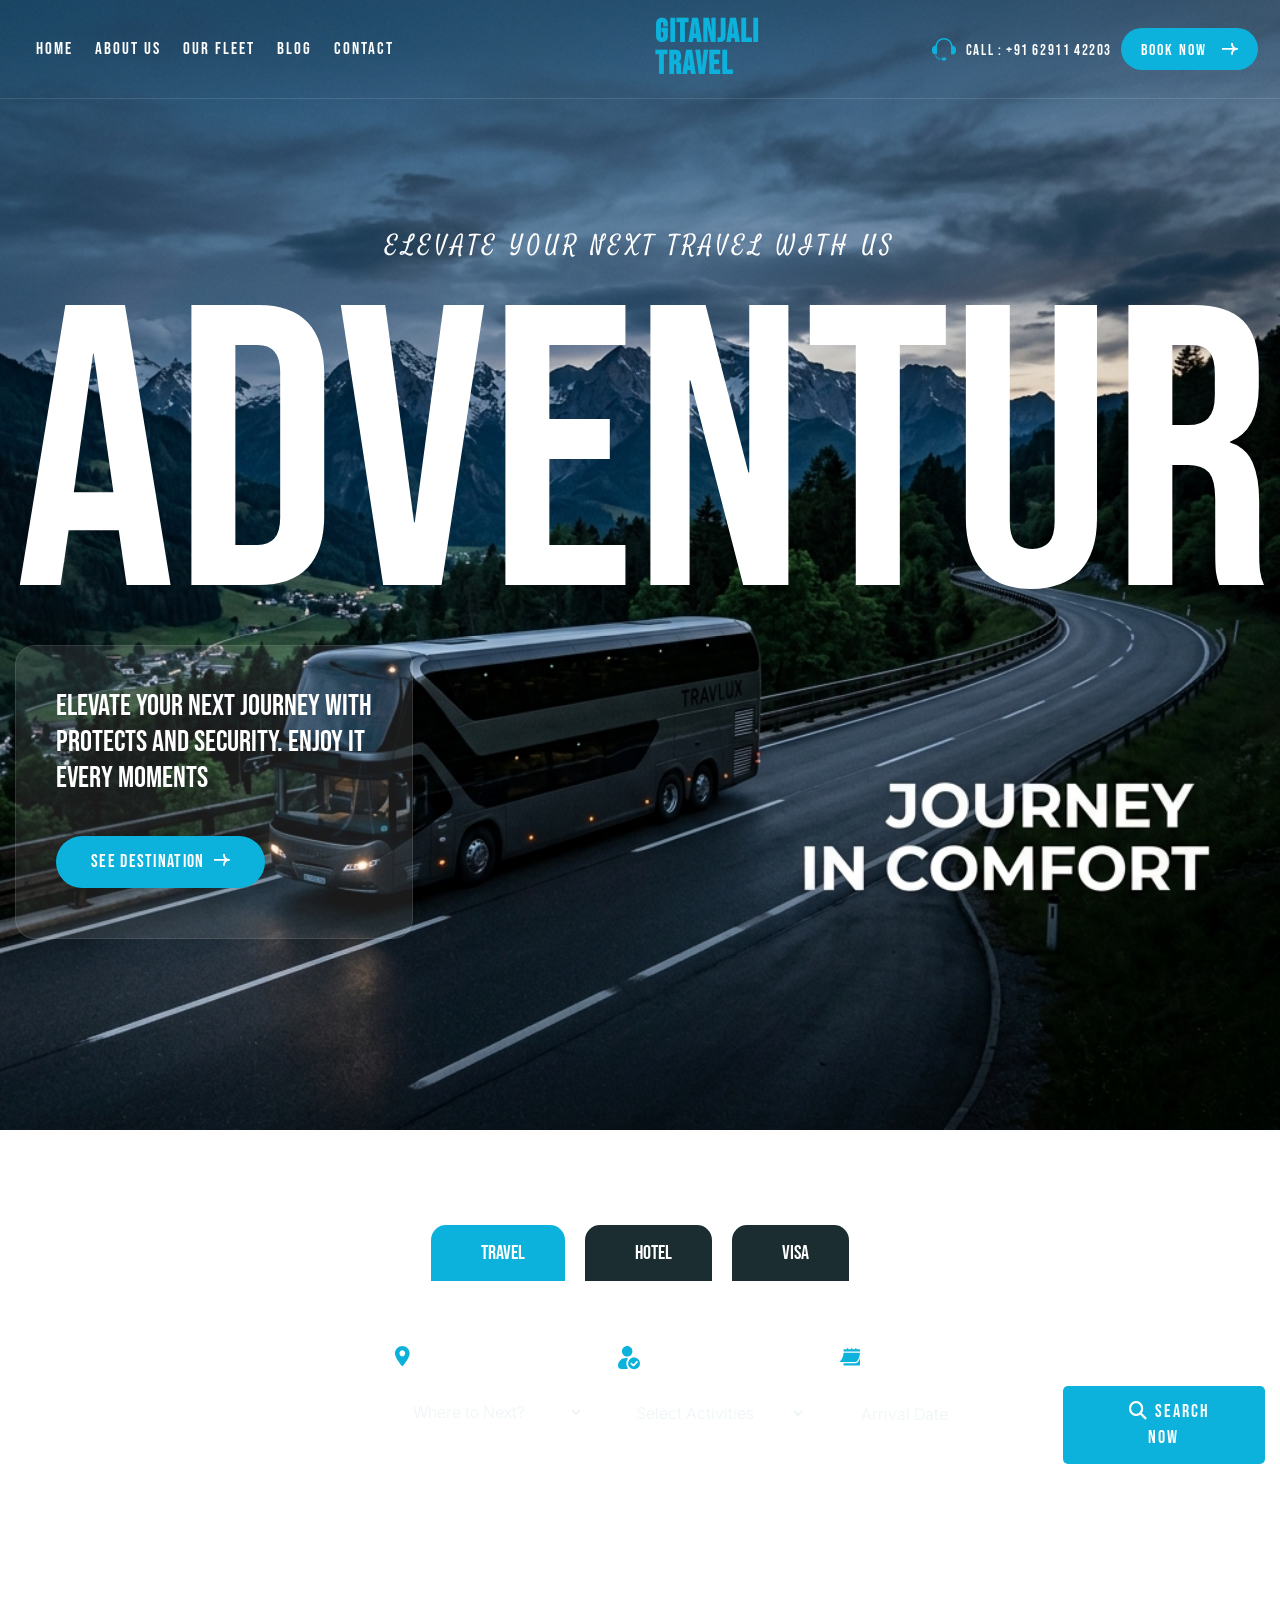
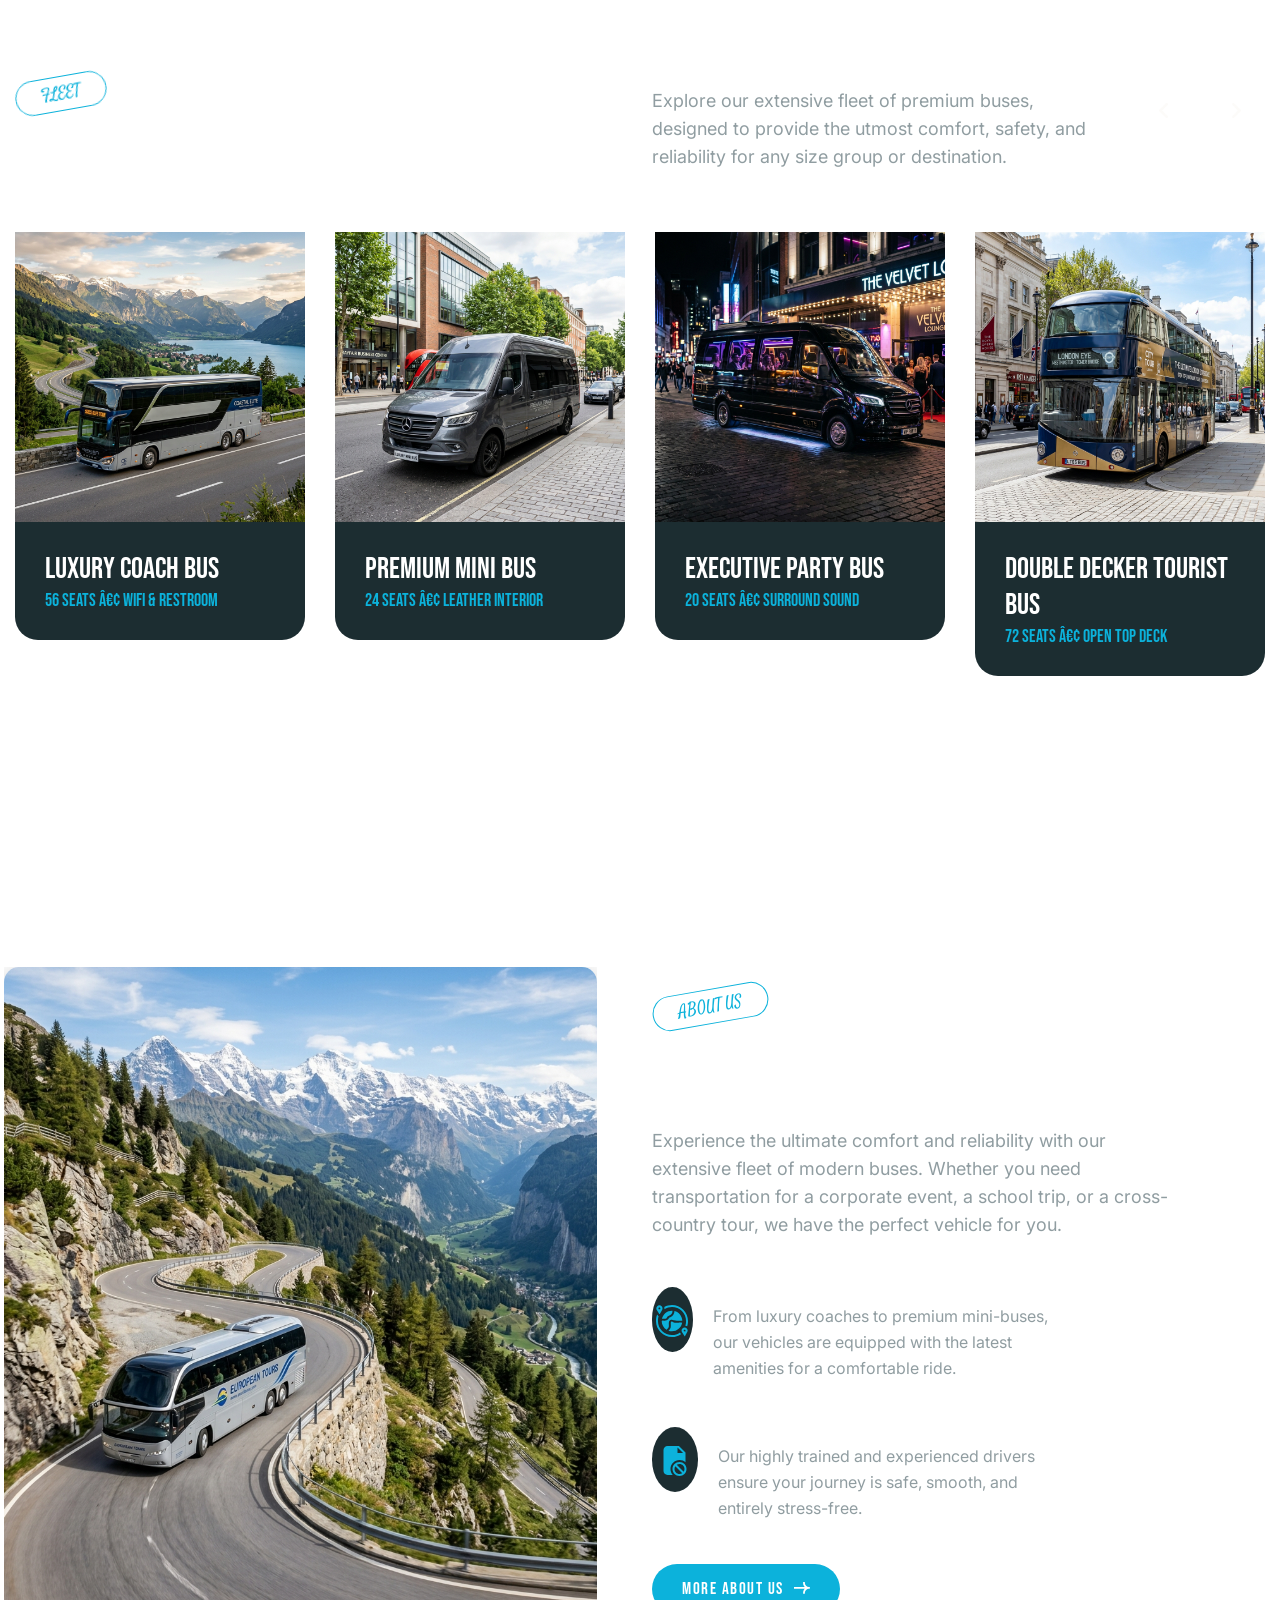
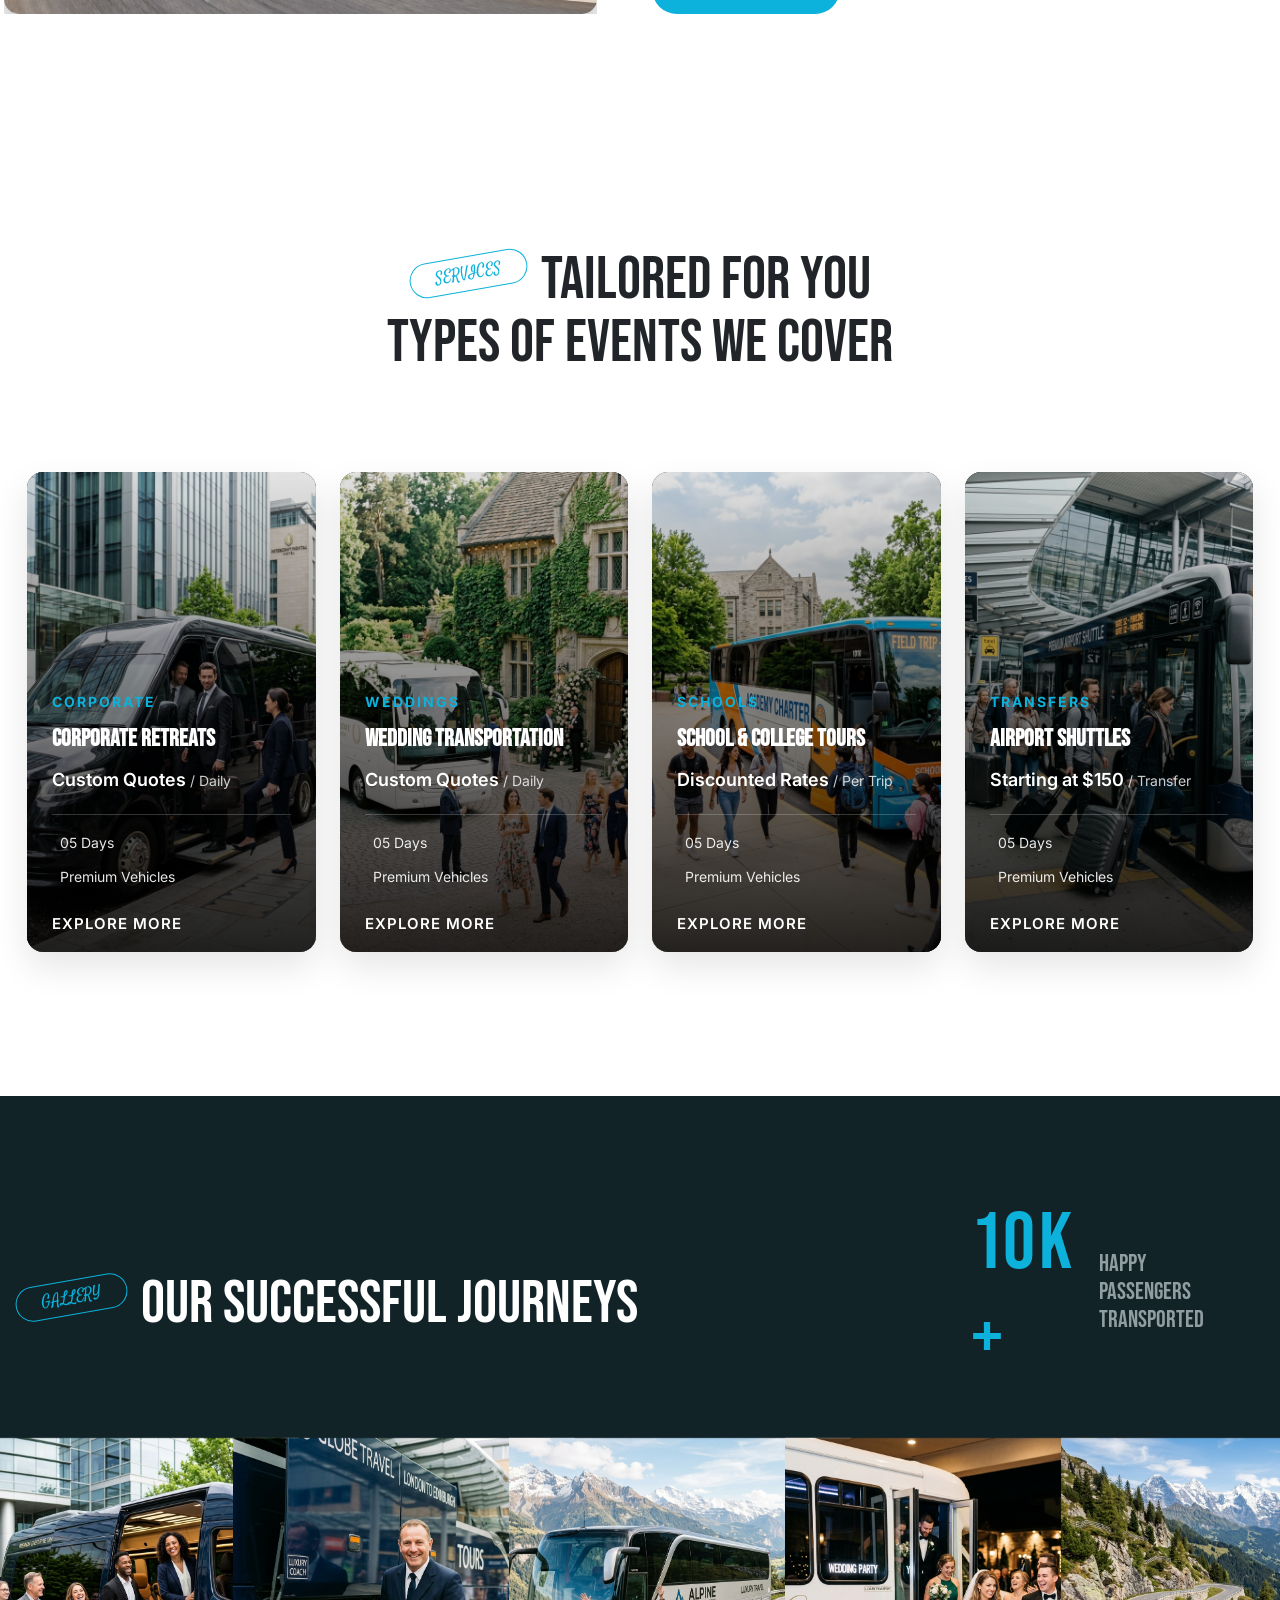
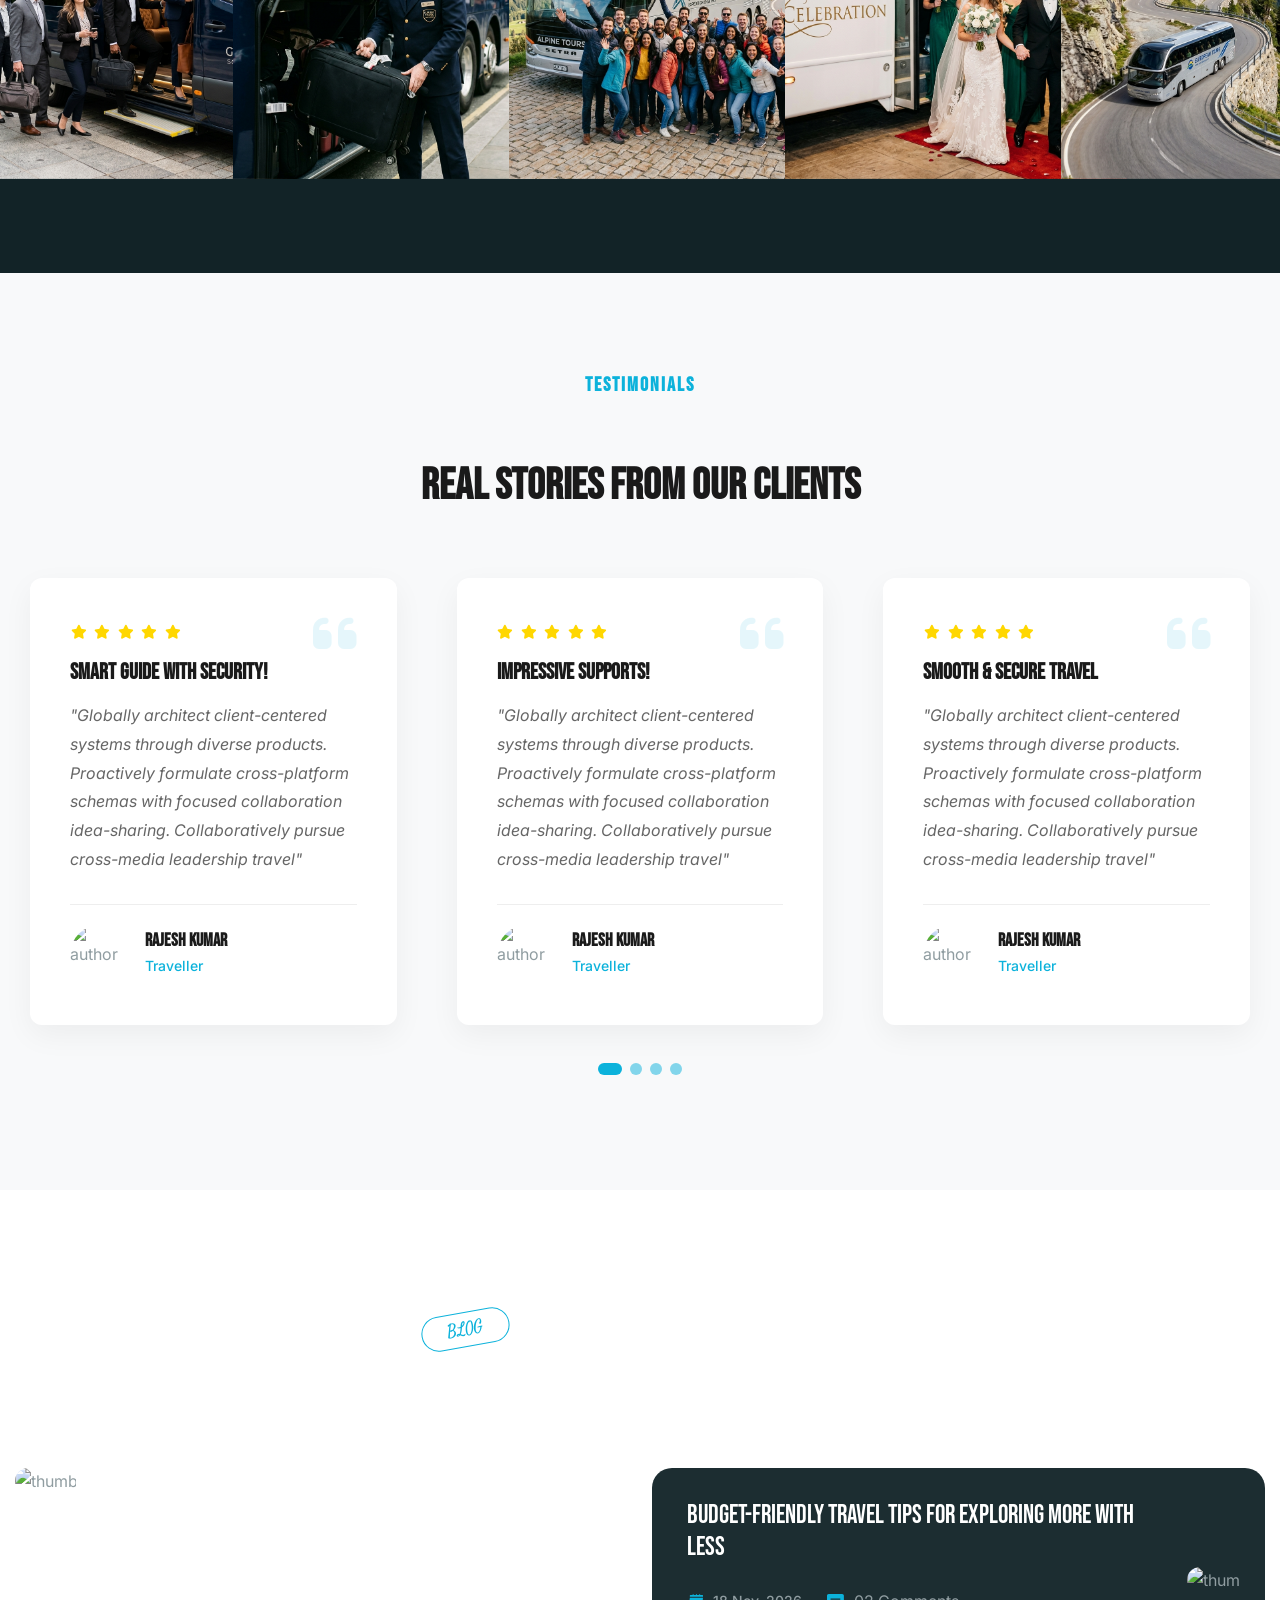
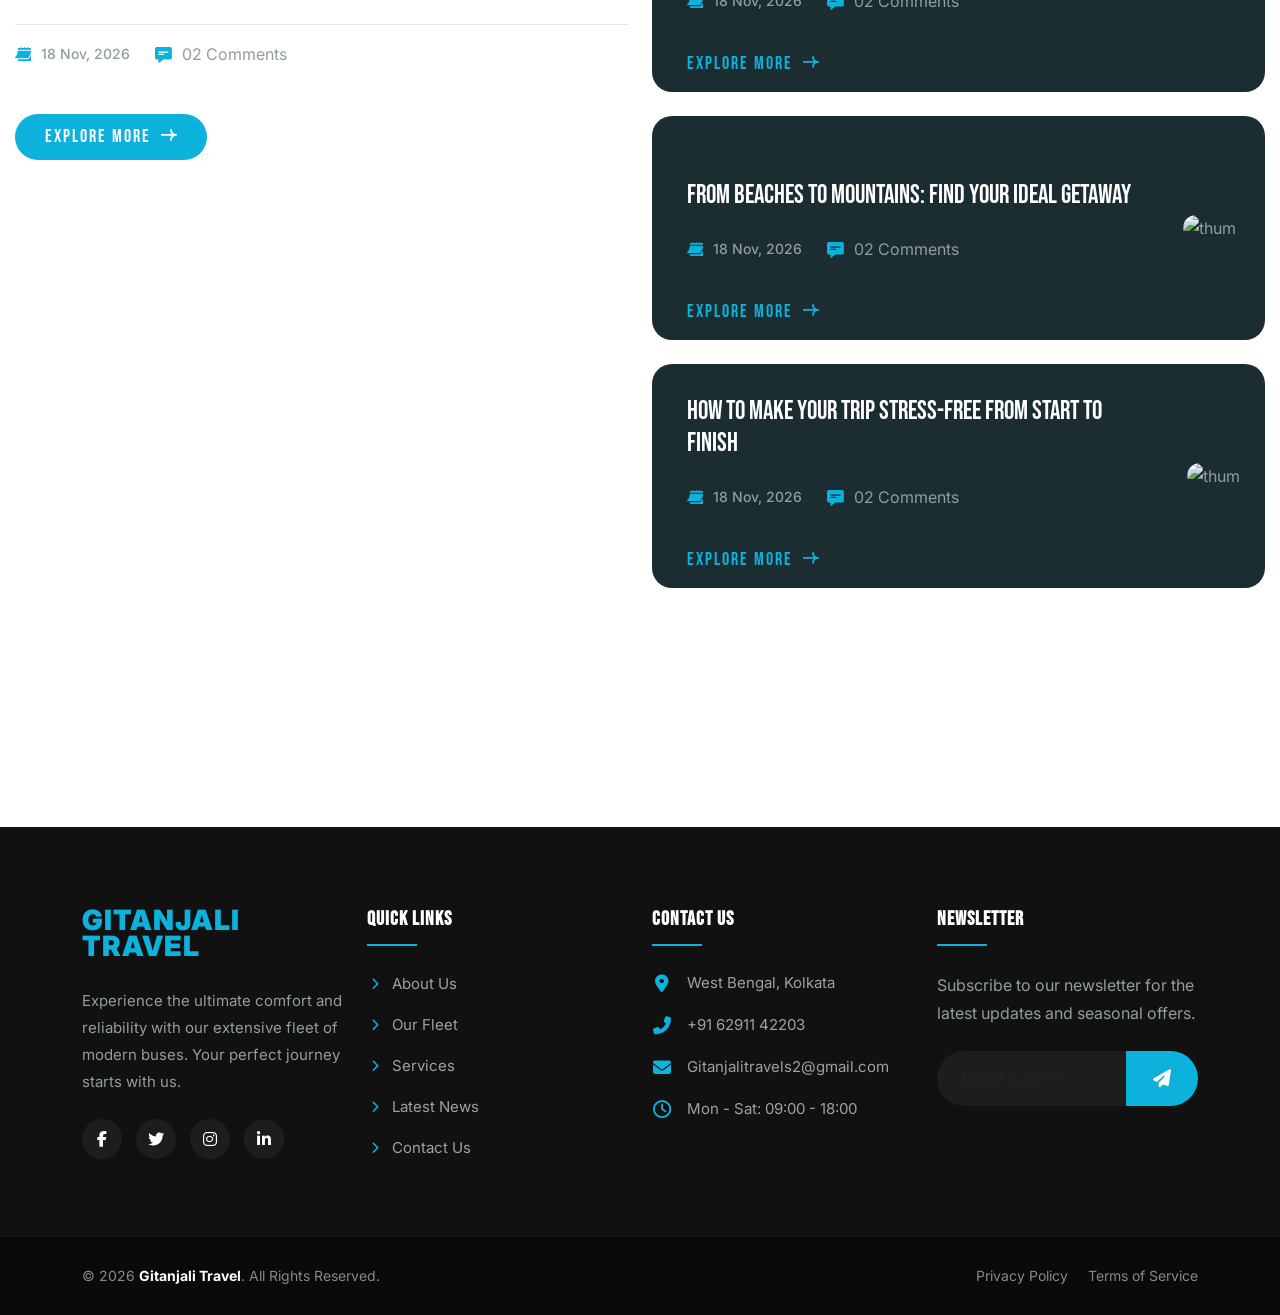
==== commit 48bf1c09: "changes" ====
--- a/index.html
+++ b/index.html
@@ -1,4 +1,4 @@
-<!DOCTYPE html>
+<!doctype html>
 <html lang="en-US">
   <head>
     <meta charset="UTF-8" />
@@ -103,7 +103,6 @@
       }
       .popular-destination,
       .destination-section {
-        background-image: url("populer-bg.jpg") !important;
         background-size: cover;
       }
       .testi-section,
@@ -116,27 +115,21 @@
         background-image: url("blog-bg.png") !important;
         background-size: cover;
       }
-      .footer-section,
-      .footer,
-      footer {
-        background-image: url("footer-bg.jpg") !important;
-        background-size: cover;
-      }
       .about-section,
       .travelling-section {
         background-image: url("travelling-bg.png") !important;
         background-size: cover;
       }
     </style>
-  <style>
-.photography-sectoin * {
-    overflow: visible !important;
-}
-.photography-sectoin {
-    overflow: visible !important;
-}
-</style>
-</head>
+    <style>
+      .photography-sectoin * {
+        overflow: visible !important;
+      }
+      .photography-sectoin {
+        overflow: visible !important;
+      }
+    </style>
+  </head>
 
   <body>
     <!-- ========= Prealoader ==============-->
@@ -155,7 +148,8 @@
             <div class="header-menu">
               <ul class="nav_scroll">
                 <li>
-                  <a href="index.html">Home</a></li>
+                  <a href="index.html">Home</a>
+                </li>
                 <li><a href="about.html">About Us</a></li>
                 <li><a href="fleet.html">Our Fleet</a></li>
 
@@ -167,9 +161,31 @@
           <div class="col-lg-2 wow fadeInUp" data-wow-delay="0.3s">
             <div class="header-logo">
               <a class="active_logo" href="index.html"
-                ><h2 style="color: #0CB2DB; font-weight: 900; margin: 0; font-size: 32px; text-transform: uppercase; line-height: 1; letter-spacing: 1px;">KOLKATA</h2></a>
+                ><h2
+                  style="
+                    color: #0cb2db;
+                    font-weight: 900;
+                    margin: 0;
+                    font-size: 32px;
+                    text-transform: uppercase;
+                    line-height: 1;
+                    letter-spacing: 1px;
+                  "
+                >GITANJALI TRAVEL</h2></a
+              >
               <a class="logo_two" href="index.html"
-                ><h2 style="color: #0CB2DB; font-weight: 900; margin: 0; font-size: 32px; text-transform: uppercase; line-height: 1; letter-spacing: 1px;">KOLKATA</h2></a>
+                ><h2
+                  style="
+                    color: #0cb2db;
+                    font-weight: 900;
+                    margin: 0;
+                    font-size: 32px;
+                    text-transform: uppercase;
+                    line-height: 1;
+                    letter-spacing: 1px;
+                  "
+                >GITANJALI TRAVEL</h2></a
+              >
             </div>
           </div>
           <div class="col-lg-4 wow fadeInUp" data-wow-delay="0.3s">
@@ -190,7 +206,7 @@
                       fill="#0CB2DB"
                     />
                   </svg>
-                  Call : +91 98765 43210
+                  Call : +91 62911 42203
                 </p>
               </div>
               <div class="header-sidebar">
@@ -228,8 +244,18 @@
       <div class="mobile-menu">
         <nav class="header-menu">
           <div class="mobile-logo">
-            <a class="logo_img" href="index.html" title="Kolkata">
-              <h2 style="color: #0CB2DB; font-weight: 900; margin: 0; font-size: 32px; text-transform: uppercase; line-height: 1; letter-spacing: 1px;">KOLKATA</h2>
+            <a class="logo_img" href="index.html" title="Gitanjali Travel">
+              <h2
+                style="
+                  color: #0cb2db;
+                  font-weight: 900;
+                  margin: 0;
+                  font-size: 32px;
+                  text-transform: uppercase;
+                  line-height: 1;
+                  letter-spacing: 1px;
+                "
+              >GITANJALI TRAVEL</h2>
             </a>
           </div>
           <ul class="nav_scroll">
@@ -260,7 +286,18 @@
               <div class="content-inner">
                 <div class="nav-logo">
                   <a href="index.html"
-                    ><h2 style="color: #0CB2DB; font-weight: 900; margin: 0; font-size: 32px; text-transform: uppercase; line-height: 1; letter-spacing: 1px;">KOLKATA</h2></a>
+                    ><h2
+                      style="
+                        color: #0cb2db;
+                        font-weight: 900;
+                        margin: 0;
+                        font-size: 32px;
+                        text-transform: uppercase;
+                        line-height: 1;
+                        letter-spacing: 1px;
+                      "
+                    >GITANJALI TRAVEL</h2></a
+                  >
                 </div>
                 <div class="content-box">
                   <h2>About Us</h2>
@@ -279,15 +316,13 @@
                   <h2>Contact Info</h2>
                   <ul class="list-style-one">
                     <li>
-                      <span class="icon fas fa-envelope"></span>Mumbai 400001, Maharashtra, India
+                      <span class="icon fas fa-envelope"></span>West Bengal, Kolkata
                     </li>
                     <li>
-                      <span> <i class="fas fa-phone-alt"></i> </span>(+91)
-                      98765-43210
+                      <span> <i class="fas fa-phone-alt"></i> </span>+91 62911 42203
                     </li>
                     <li>
-                      <span><i class="fas fa-map-marker-alt"></i></span>Example
-                      @gmail.com
+                      <span><i class="fas fa-map-marker-alt"></i></span>Gitanjalitravels2@gmail.com
                     </li>
                     <li>
                       <span><i class="far fa-clock"></i></span>Week Days: 09.00
@@ -298,19 +333,31 @@
                 <!-- Social Box -->
                 <ul class="social-box">
                   <li class="facebook">
-                    <a href="https://facebook.com" class="fab fa-facebook-f"></a>
+                    <a
+                      href="https://facebook.com"
+                      class="fab fa-facebook-f"
+                    ></a>
                   </li>
                   <li class="twitter">
-                    <a href="https://instagram.com" class="fab fa-instagram"></a>
+                    <a
+                      href="https://instagram.com"
+                      class="fab fa-instagram"
+                    ></a>
                   </li>
                   <li class="linkedin">
                     <a href="https://twitter.com" class="fab fa-twitter"></a>
                   </li>
                   <li class="instagram">
-                    <a href="https://pinterest.com" class="fab fa-pinterest-p"></a>
+                    <a
+                      href="https://pinterest.com"
+                      class="fab fa-pinterest-p"
+                    ></a>
                   </li>
                   <li class="youtube">
-                    <a href="https://linkedin.com" class="fab fa-linkedin-in"></a>
+                    <a
+                      href="https://linkedin.com"
+                      class="fab fa-linkedin-in"
+                    ></a>
                   </li>
                 </ul>
               </div>
@@ -373,20 +420,7 @@
                   alt=""
                 />
               </div>
-              <div class="arrow-shape bounce-animate">
-                <img
-                  src="https://html.ditsolution.net/travelik/assets/images/main-home/arrow.png"
-                  alt=""
-                />
-              </div>
-              <div class="hero__video__btn">
-                <a
-                  href="https://www.youtube.com/shorts/COLrJumJeK0"
-                  class="popup-video"
-                >
-                  <span class="play-now"><i class="fas fa-play"></i></span>
-                </a>
-              </div>
+
             </div>
           </div>
         </div>
@@ -750,9 +784,7 @@
           <div class="col-xl-6">
             <div class="section-main-title">
               <div class="section-title">
-                <h1 class="text-white">
-                  <span>fleet</span> browse our top
-                </h1>
+                <h1 class="text-white"><span>fleet</span> browse our top</h1>
                 <h1 class="text-white">premium buses</h1>
               </div>
             </div>
@@ -1050,520 +1082,117 @@
           <div class="col-lg-12 wow fadeInUp" data-wow-delay="0.3s">
             <div class="section-main-title text-center">
               <div class="section-title">
-                <h1 class="text-white">
+                <h1 class="text-dark" style="color: #1a1a1a">
                   <span>services</span> tailored for you
                 </h1>
-                <h1 class="text-white">types of events we cover</h1>
+                <h1 class="text-dark">types of events we cover</h1>
               </div>
             </div>
           </div>
         </div>
-        <div class="row">
-          <div class="swiper popular__slider__active">
-            <!-- Additional required wrapper -->
-            <div class="swiper-wrapper">
-              <div class="swiper-slide">
-                <div class="col-lg-12 wow fadeInUp" data-wow-delay="0.3s">
-                  <div class="populer-single-box wow fadeInUp">
-                    <div class="populer-country text-center">Corporate</div>
-                    <div class="populer-thumb">
-                      <figure class="reveal image-anime">
-                        <img src="corporate_bus.png" alt="about-thumb" />
-                      </figure>
-                    </div>
-                    <div class="populer-contnet">
-                      <h1 class="popular-title">Corporate Retreats</h1>
-                      <div class="populer-list">
-                        <span
-                          ><svg
-                            width="20"
-                            height="20"
-                            viewBox="0 0 20 20"
-                            fill="none"
-                            xmlns="http://www.w3.org/2000/svg"
-                          >
-                            <g clip-path="url(#clip0_30_21)">
-                              <path
-                                d="M10 0C6.7 0 4 2.7 4 6C4 9.3 10 17 10 17C10 17 16 9.3 16 6C16 2.7 13.3 0 10 0ZM10 8C8.9 8 8 7.1 8 6C8 4.9 8.9 4 10 4C11.1 4 12 4.9 12 6C12 7.1 11.1 8 10 8Z"
-                                fill="#0CB2DB"
-                              />
-                              <path
-                                d="M16.3 11.1C16 11.7 15.7 12.3 15.3 12.9C17 13.5 18 14.3 18 15C18 16.2 14.8 18 10 18C5.2 18 2 16.2 2 15C2 14.3 3 13.5 4.7 12.8C4.3 12.2 4 11.6 3.7 11C1.4 12 0 13.4 0 15C0 17.8 4.2 20 9.8 20C14.8 20 20 18.3 20 15C20 13.4 18.6 12 16.3 11.1Z"
-                                fill="#0CB2DB"
-                              />
-                            </g>
-                            <defs>
-                              <clipPath id="clip0_30_21">
-                                <rect width="20" height="20" fill="white" />
-                              </clipPath>
-                            </defs>
-                          </svg>
-                          Premium Vehicles</span
-                        >
-                      </div>
-                      <div class="populer-price">
-                        <h2>Custom Quotes <span>/ Daily</span></h2>
-                      </div>
-                      <div class="populer-btn-and-days">
-                        <div class="populer-days">
-                          <span
-                            ><svg
-                              width="18"
-                              height="18"
-                              viewBox="0 0 18 18"
-                              fill="none"
-                              xmlns="http://www.w3.org/2000/svg"
-                            >
-                              <g clip-path="url(#clip0_30_36)">
-                                <path
-                                  d="M9 0.75C7.36831 0.75 5.77326 1.23385 4.41655 2.14038C3.05984 3.0469 2.00242 4.33537 1.378 5.84286C0.753575 7.35035 0.590197 9.00915 0.908525 10.6095C1.22685 12.2098 2.01259 13.6799 3.16637 14.8336C4.32016 15.9874 5.79017 16.7732 7.39051 17.0915C8.99085 17.4098 10.6497 17.2464 12.1571 16.622C13.6646 15.9976 14.9531 14.9402 15.8596 13.5835C16.7662 12.2268 17.25 10.6317 17.25 9C17.2474 6.81276 16.3774 4.71584 14.8308 3.16922C13.2842 1.6226 11.1872 0.75258 9 0.75ZM9 15.75C7.66498 15.75 6.35994 15.3541 5.2499 14.6124C4.13987 13.8707 3.27471 12.8165 2.76382 11.5831C2.25293 10.3497 2.11925 8.99251 2.3797 7.68314C2.64015 6.37377 3.28303 5.17103 4.22703 4.22703C5.17104 3.28303 6.37377 2.64015 7.68314 2.3797C8.99252 2.11925 10.3497 2.25292 11.5831 2.76381C12.8165 3.2747 13.8707 4.13987 14.6124 5.2499C15.3541 6.35993 15.75 7.66498 15.75 9C15.7478 10.7895 15.036 12.5052 13.7706 13.7706C12.5052 15.036 10.7895 15.7478 9 15.75Z"
-                                  fill="#0CB2DB"
-                                />
-                                <path
-                                  d="M9.75 8.6895V4.5C9.75 4.30109 9.67098 4.11032 9.53033 3.96967C9.38968 3.82902 9.19891 3.75 9 3.75C8.80109 3.75 8.61032 3.82902 8.46967 3.96967C8.32902 4.11032 8.25 4.30109 8.25 4.5V9C8.25004 9.1989 8.32909 9.38963 8.46975 9.53025L10.7198 11.7803C10.8612 11.9169 11.0507 11.9925 11.2473 11.9908C11.4439 11.989 11.6321 11.9102 11.7711 11.7711C11.9102 11.6321 11.989 11.4439 11.9908 11.2473C11.9925 11.0507 11.9169 10.8612 11.7802 10.7198L9.75 8.6895Z"
-                                  fill="#0CB2DB"
-                                />
-                              </g>
-                              <defs>
-                                <clipPath id="clip0_30_36">
-                                  <rect width="18" height="18" fill="white" />
-                                </clipPath>
-                              </defs>
-                            </svg>
-                            05 Days</span
-                          >
-                        </div>
-                        <div class="populer-btn wow fadeInUp">
-                          <a href="fleet.html"
-                            >explore more<svg
-                              width="16"
-                              height="12"
-                              viewBox="0 0 16 12"
-                              fill="none"
-                              xmlns="http://www.w3.org/2000/svg"
-                            >
-                              <path
-                                fill-rule="evenodd"
-                                clip-rule="evenodd"
-                                d="M14.96 4.9808C12.8146 4.9808 10.8592 3.0272 10.8592 0.88V0H9.0992V0.88C9.0992 2.44112 9.78384 3.90544 10.8583 4.9808H0V6.7408H10.8583C9.78384 7.81616 9.0992 9.28048 9.0992 10.8416V11.7216H10.8592V10.8416C10.8592 8.69528 12.8146 6.7408 14.96 6.7408H15.84V4.9808H14.96Z"
-                                fill="#0CB2DB"
-                              /></svg
-                          ></a>
-                        </div>
-                      </div>
-                    </div>
-                  </div>
-                </div>
-              </div>
-
-              <div class="swiper-slide">
-                <div class="col-lg-12 wow fadeInUp" data-wow-delay="0.3s">
-                  <div
-                    class="populer-single-box wow fadeInUp"
-                    data-wow-delay="300ms"
+
+        <div class="row premium-services-row">
+          <div
+            class="col-lg-3 col-md-6 mb-4 wow fadeInUp"
+            data-wow-delay="0.1s"
+          >
+            <div class="premium-service-card">
+              <img src="corporate_bus.png" alt="Corporate" class="service-bg" />
+              <div class="service-overlay"></div>
+              <div class="service-content">
+                <div class="service-category">Corporate</div>
+                <h2 class="service-title">Corporate Retreats</h2>
+                <div class="service-price">
+                  Custom Quotes <span>/ Daily</span>
+                </div>
+                <div class="service-meta">
+                  <span><i class="bi bi-clock"></i> 05 Days</span>
+                  <span
+                    ><i class="bi bi-shield-check"></i> Premium Vehicles</span
                   >
-                    <div class="populer-country text-center">Weddings</div>
-                    <div class="populer-thumb">
-                      <figure class="reveal image-anime">
-                        <img src="wedding_bus.png" alt="about-thumb" />
-                      </figure>
-                    </div>
-                    <div class="populer-contnet">
-                      <h1 class="popular-title">Wedding Transportation</h1>
-                      <div class="populer-list">
-                        <span
-                          ><svg
-                            width="20"
-                            height="20"
-                            viewBox="0 0 20 20"
-                            fill="none"
-                            xmlns="http://www.w3.org/2000/svg"
-                          >
-                            <g clip-path="url(#clip0_30_21)">
-                              <path
-                                d="M10 0C6.7 0 4 2.7 4 6C4 9.3 10 17 10 17C10 17 16 9.3 16 6C16 2.7 13.3 0 10 0ZM10 8C8.9 8 8 7.1 8 6C8 4.9 8.9 4 10 4C11.1 4 12 4.9 12 6C12 7.1 11.1 8 10 8Z"
-                                fill="#0CB2DB"
-                              />
-                              <path
-                                d="M16.3 11.1C16 11.7 15.7 12.3 15.3 12.9C17 13.5 18 14.3 18 15C18 16.2 14.8 18 10 18C5.2 18 2 16.2 2 15C2 14.3 3 13.5 4.7 12.8C4.3 12.2 4 11.6 3.7 11C1.4 12 0 13.4 0 15C0 17.8 4.2 20 9.8 20C14.8 20 20 18.3 20 15C20 13.4 18.6 12 16.3 11.1Z"
-                                fill="#0CB2DB"
-                              />
-                            </g>
-                            <defs>
-                              <clipPath id="clip0_30_22">
-                                <rect width="20" height="20" fill="white" />
-                              </clipPath>
-                            </defs>
-                          </svg>
-                          Premium Vehicles</span
-                        >
-                      </div>
-                      <div class="populer-price">
-                        <h2>Custom Quotes <span>/ Daily</span></h2>
-                      </div>
-                      <div class="populer-btn-and-days">
-                        <div class="populer-days">
-                          <span
-                            ><svg
-                              width="18"
-                              height="18"
-                              viewBox="0 0 18 18"
-                              fill="none"
-                              xmlns="http://www.w3.org/2000/svg"
-                            >
-                              <g clip-path="url(#clip0_30_36)">
-                                <path
-                                  d="M9 0.75C7.36831 0.75 5.77326 1.23385 4.41655 2.14038C3.05984 3.0469 2.00242 4.33537 1.378 5.84286C0.753575 7.35035 0.590197 9.00915 0.908525 10.6095C1.22685 12.2098 2.01259 13.6799 3.16637 14.8336C4.32016 15.9874 5.79017 16.7732 7.39051 17.0915C8.99085 17.4098 10.6497 17.2464 12.1571 16.622C13.6646 15.9976 14.9531 14.9402 15.8596 13.5835C16.7662 12.2268 17.25 10.6317 17.25 9C17.2474 6.81276 16.3774 4.71584 14.8308 3.16922C13.2842 1.6226 11.1872 0.75258 9 0.75ZM9 15.75C7.66498 15.75 6.35994 15.3541 5.2499 14.6124C4.13987 13.8707 3.27471 12.8165 2.76382 11.5831C2.25293 10.3497 2.11925 8.99251 2.3797 7.68314C2.64015 6.37377 3.28303 5.17103 4.22703 4.22703C5.17104 3.28303 6.37377 2.64015 7.68314 2.3797C8.99252 2.11925 10.3497 2.25292 11.5831 2.76381C12.8165 3.2747 13.8707 4.13987 14.6124 5.2499C15.3541 6.35993 15.75 7.66498 15.75 9C15.7478 10.7895 15.036 12.5052 13.7706 13.7706C12.5052 15.036 10.7895 15.7478 9 15.75Z"
-                                  fill="#0CB2DB"
-                                />
-                                <path
-                                  d="M9.75 8.6895V4.5C9.75 4.30109 9.67098 4.11032 9.53033 3.96967C9.38968 3.82902 9.19891 3.75 9 3.75C8.80109 3.75 8.61032 3.82902 8.46967 3.96967C8.32902 4.11032 8.25 4.30109 8.25 4.5V9C8.25004 9.1989 8.32909 9.38963 8.46975 9.53025L10.7198 11.7803C10.8612 11.9169 11.0507 11.9925 11.2473 11.9908C11.4439 11.989 11.6321 11.9102 11.7711 11.7711C11.9102 11.6321 11.989 11.4439 11.9908 11.2473C11.9925 11.0507 11.9169 10.8612 11.7802 10.7198L9.75 8.6895Z"
-                                  fill="#0CB2DB"
-                                />
-                              </g>
-                              <defs>
-                                <clipPath id="clip0_30_37">
-                                  <rect width="18" height="18" fill="white" />
-                                </clipPath>
-                              </defs>
-                            </svg>
-                            05 Days</span
-                          >
-                        </div>
-                        <div class="populer-btn wow fadeInUp">
-                          <a href="fleet.html"
-                            >explore more<svg
-                              width="16"
-                              height="12"
-                              viewBox="0 0 16 12"
-                              fill="none"
-                              xmlns="http://www.w3.org/2000/svg"
-                            >
-                              <path
-                                fill-rule="evenodd"
-                                clip-rule="evenodd"
-                                d="M14.96 4.9808C12.8146 4.9808 10.8592 3.0272 10.8592 0.88V0H9.0992V0.88C9.0992 2.44112 9.78384 3.90544 10.8583 4.9808H0V6.7408H10.8583C9.78384 7.81616 9.0992 9.28048 9.0992 10.8416V11.7216H10.8592V10.8416C10.8592 8.69528 12.8146 6.7408 14.96 6.7408H15.84V4.9808H14.96Z"
-                                fill="#0CB2DB"
-                              /></svg
-                          ></a>
-                        </div>
-                      </div>
-                    </div>
-                  </div>
-                </div>
-              </div>
-
-              <div class="swiper-slide">
-                <div class="col-lg-12 wow fadeInUp" data-wow-delay="0.3s">
-                  <div
-                    class="populer-single-box wow fadeInUp"
-                    data-wow-delay="600ms"
+                </div>
+                <a href="fleet.html" class="service-btn"
+                  >Explore More <i class="bi bi-arrow-right"></i
+                ></a>
+              </div>
+            </div>
+          </div>
+
+          <div
+            class="col-lg-3 col-md-6 mb-4 wow fadeInUp"
+            data-wow-delay="0.3s"
+          >
+            <div class="premium-service-card">
+              <img src="wedding_bus.png" alt="Weddings" class="service-bg" />
+              <div class="service-overlay"></div>
+              <div class="service-content">
+                <div class="service-category">Weddings</div>
+                <h2 class="service-title">Wedding Transportation</h2>
+                <div class="service-price">
+                  Custom Quotes <span>/ Daily</span>
+                </div>
+                <div class="service-meta">
+                  <span><i class="bi bi-clock"></i> 05 Days</span>
+                  <span
+                    ><i class="bi bi-shield-check"></i> Premium Vehicles</span
                   >
-                    <div class="populer-country text-center">Schools</div>
-                    <div class="populer-thumb">
-                      <figure class="reveal image-anime">
-                        <img src="school_bus.png" alt="about-thumb" />
-                      </figure>
-                    </div>
-                    <div class="populer-contnet">
-                      <h1 class="popular-title">School &amp; College Tours</h1>
-                      <div class="populer-list">
-                        <span
-                          ><svg
-                            width="20"
-                            height="20"
-                            viewBox="0 0 20 20"
-                            fill="none"
-                            xmlns="http://www.w3.org/2000/svg"
-                          >
-                            <g clip-path="url(#clip0_30_21)">
-                              <path
-                                d="M10 0C6.7 0 4 2.7 4 6C4 9.3 10 17 10 17C10 17 16 9.3 16 6C16 2.7 13.3 0 10 0ZM10 8C8.9 8 8 7.1 8 6C8 4.9 8.9 4 10 4C11.1 4 12 4.9 12 6C12 7.1 11.1 8 10 8Z"
-                                fill="#0CB2DB"
-                              />
-                              <path
-                                d="M16.3 11.1C16 11.7 15.7 12.3 15.3 12.9C17 13.5 18 14.3 18 15C18 16.2 14.8 18 10 18C5.2 18 2 16.2 2 15C2 14.3 3 13.5 4.7 12.8C4.3 12.2 4 11.6 3.7 11C1.4 12 0 13.4 0 15C0 17.8 4.2 20 9.8 20C14.8 20 20 18.3 20 15C20 13.4 18.6 12 16.3 11.1Z"
-                                fill="#0CB2DB"
-                              />
-                            </g>
-                            <defs>
-                              <clipPath id="clip0_30_23">
-                                <rect width="20" height="20" fill="white" />
-                              </clipPath>
-                            </defs>
-                          </svg>
-                          Premium Vehicles</span
-                        >
-                      </div>
-                      <div class="populer-price">
-                        <h2>Discounted Rates <span>/ Per Trip</span></h2>
-                      </div>
-                      <div class="populer-btn-and-days">
-                        <div class="populer-days">
-                          <span
-                            ><svg
-                              width="18"
-                              height="18"
-                              viewBox="0 0 18 18"
-                              fill="none"
-                              xmlns="http://www.w3.org/2000/svg"
-                            >
-                              <g clip-path="url(#clip0_30_36)">
-                                <path
-                                  d="M9 0.75C7.36831 0.75 5.77326 1.23385 4.41655 2.14038C3.05984 3.0469 2.00242 4.33537 1.378 5.84286C0.753575 7.35035 0.590197 9.00915 0.908525 10.6095C1.22685 12.2098 2.01259 13.6799 3.16637 14.8336C4.32016 15.9874 5.79017 16.7732 7.39051 17.0915C8.99085 17.4098 10.6497 17.2464 12.1571 16.622C13.6646 15.9976 14.9531 14.9402 15.8596 13.5835C16.7662 12.2268 17.25 10.6317 17.25 9C17.2474 6.81276 16.3774 4.71584 14.8308 3.16922C13.2842 1.6226 11.1872 0.75258 9 0.75ZM9 15.75C7.66498 15.75 6.35994 15.3541 5.2499 14.6124C4.13987 13.8707 3.27471 12.8165 2.76382 11.5831C2.25293 10.3497 2.11925 8.99251 2.3797 7.68314C2.64015 6.37377 3.28303 5.17103 4.22703 4.22703C5.17104 3.28303 6.37377 2.64015 7.68314 2.3797C8.99252 2.11925 10.3497 2.25292 11.5831 2.76381C12.8165 3.2747 13.8707 4.13987 14.6124 5.2499C15.3541 6.35993 15.75 7.66498 15.75 9C15.7478 10.7895 15.036 12.5052 13.7706 13.7706C12.5052 15.036 10.7895 15.7478 9 15.75Z"
-                                  fill="#0CB2DB"
-                                />
-                                <path
-                                  d="M9.75 8.6895V4.5C9.75 4.30109 9.67098 4.11032 9.53033 3.96967C9.38968 3.82902 9.19891 3.75 9 3.75C8.80109 3.75 8.61032 3.82902 8.46967 3.96967C8.32902 4.11032 8.25 4.30109 8.25 4.5V9C8.25004 9.1989 8.32909 9.38963 8.46975 9.53025L10.7198 11.7803C10.8612 11.9169 11.0507 11.9925 11.2473 11.9908C11.4439 11.989 11.6321 11.9102 11.7711 11.7711C11.9102 11.6321 11.989 11.4439 11.9908 11.2473C11.9925 11.0507 11.9169 10.8612 11.7802 10.7198L9.75 8.6895Z"
-                                  fill="#0CB2DB"
-                                />
-                              </g>
-                              <defs>
-                                <clipPath id="clip0_30_38">
-                                  <rect width="18" height="18" fill="white" />
-                                </clipPath>
-                              </defs>
-                            </svg>
-                            05 Days</span
-                          >
-                        </div>
-                        <div class="populer-btn wow fadeInUp">
-                          <a href="fleet.html"
-                            >explore more<svg
-                              width="16"
-                              height="12"
-                              viewBox="0 0 16 12"
-                              fill="none"
-                              xmlns="http://www.w3.org/2000/svg"
-                            >
-                              <path
-                                fill-rule="evenodd"
-                                clip-rule="evenodd"
-                                d="M14.96 4.9808C12.8146 4.9808 10.8592 3.0272 10.8592 0.88V0H9.0992V0.88C9.0992 2.44112 9.78384 3.90544 10.8583 4.9808H0V6.7408H10.8583C9.78384 7.81616 9.0992 9.28048 9.0992 10.8416V11.7216H10.8592V10.8416C10.8592 8.69528 12.8146 6.7408 14.96 6.7408H15.84V4.9808H14.96Z"
-                                fill="#0CB2DB"
-                              /></svg
-                          ></a>
-                        </div>
-                      </div>
-                    </div>
-                  </div>
-                </div>
-              </div>
-
-              <div class="swiper-slide">
-                <div class="col-lg-12 wow fadeInUp" data-wow-delay="0.3s">
-                  <div
-                    class="populer-single-box wow fadeInUp"
-                    data-wow-delay="800ms"
+                </div>
+                <a href="fleet.html" class="service-btn"
+                  >Explore More <i class="bi bi-arrow-right"></i
+                ></a>
+              </div>
+            </div>
+          </div>
+
+          <div
+            class="col-lg-3 col-md-6 mb-4 wow fadeInUp"
+            data-wow-delay="0.5s"
+          >
+            <div class="premium-service-card">
+              <img src="school_bus.png" alt="Schools" class="service-bg" />
+              <div class="service-overlay"></div>
+              <div class="service-content">
+                <div class="service-category">Schools</div>
+                <h2 class="service-title">School & College Tours</h2>
+                <div class="service-price">
+                  Discounted Rates <span>/ Per Trip</span>
+                </div>
+                <div class="service-meta">
+                  <span><i class="bi bi-clock"></i> 05 Days</span>
+                  <span
+                    ><i class="bi bi-shield-check"></i> Premium Vehicles</span
                   >
-                    <div class="populer-country text-center">Transfers</div>
-                    <div class="populer-thumb">
-                      <figure class="reveal image-anime">
-                        <img src="airport_bus.png" alt="about-thumb" />
-                      </figure>
-                    </div>
-                    <div class="populer-contnet">
-                      <h1 class="popular-title">Airport Shuttles</h1>
-                      <div class="populer-list">
-                        <span
-                          ><svg
-                            width="20"
-                            height="20"
-                            viewBox="0 0 20 20"
-                            fill="none"
-                            xmlns="http://www.w3.org/2000/svg"
-                          >
-                            <g clip-path="url(#clip0_30_21)">
-                              <path
-                                d="M10 0C6.7 0 4 2.7 4 6C4 9.3 10 17 10 17C10 17 16 9.3 16 6C16 2.7 13.3 0 10 0ZM10 8C8.9 8 8 7.1 8 6C8 4.9 8.9 4 10 4C11.1 4 12 4.9 12 6C12 7.1 11.1 8 10 8Z"
-                                fill="#0CB2DB"
-                              />
-                              <path
-                                d="M16.3 11.1C16 11.7 15.7 12.3 15.3 12.9C17 13.5 18 14.3 18 15C18 16.2 14.8 18 10 18C5.2 18 2 16.2 2 15C2 14.3 3 13.5 4.7 12.8C4.3 12.2 4 11.6 3.7 11C1.4 12 0 13.4 0 15C0 17.8 4.2 20 9.8 20C14.8 20 20 18.3 20 15C20 13.4 18.6 12 16.3 11.1Z"
-                                fill="#0CB2DB"
-                              />
-                            </g>
-                            <defs>
-                              <clipPath id="clip0_30_24">
-                                <rect width="20" height="20" fill="white" />
-                              </clipPath>
-                            </defs>
-                          </svg>
-                          Premium Vehicles</span
-                        >
-                      </div>
-                      <div class="populer-price">
-                        <h2>Starting at $150 <span>/ Transfer</span></h2>
-                      </div>
-                      <div class="populer-btn-and-days">
-                        <div class="populer-days">
-                          <span
-                            ><svg
-                              width="18"
-                              height="18"
-                              viewBox="0 0 18 18"
-                              fill="none"
-                              xmlns="http://www.w3.org/2000/svg"
-                            >
-                              <g clip-path="url(#clip0_30_36)">
-                                <path
-                                  d="M9 0.75C7.36831 0.75 5.77326 1.23385 4.41655 2.14038C3.05984 3.0469 2.00242 4.33537 1.378 5.84286C0.753575 7.35035 0.590197 9.00915 0.908525 10.6095C1.22685 12.2098 2.01259 13.6799 3.16637 14.8336C4.32016 15.9874 5.79017 16.7732 7.39051 17.0915C8.99085 17.4098 10.6497 17.2464 12.1571 16.622C13.6646 15.9976 14.9531 14.9402 15.8596 13.5835C16.7662 12.2268 17.25 10.6317 17.25 9C17.2474 6.81276 16.3774 4.71584 14.8308 3.16922C13.2842 1.6226 11.1872 0.75258 9 0.75ZM9 15.75C7.66498 15.75 6.35994 15.3541 5.2499 14.6124C4.13987 13.8707 3.27471 12.8165 2.76382 11.5831C2.25293 10.3497 2.11925 8.99251 2.3797 7.68314C2.64015 6.37377 3.28303 5.17103 4.22703 4.22703C5.17104 3.28303 6.37377 2.64015 7.68314 2.3797C8.99252 2.11925 10.3497 2.25292 11.5831 2.76381C12.8165 3.2747 13.8707 4.13987 14.6124 5.2499C15.3541 6.35993 15.75 7.66498 15.75 9C15.7478 10.7895 15.036 12.5052 13.7706 13.7706C12.5052 15.036 10.7895 15.7478 9 15.75Z"
-                                  fill="#0CB2DB"
-                                />
-                                <path
-                                  d="M9.75 8.6895V4.5C9.75 4.30109 9.67098 4.11032 9.53033 3.96967C9.38968 3.82902 9.19891 3.75 9 3.75C8.80109 3.75 8.61032 3.82902 8.46967 3.96967C8.32902 4.11032 8.25 4.30109 8.25 4.5V9C8.25004 9.1989 8.32909 9.38963 8.46975 9.53025L10.7198 11.7803C10.8612 11.9169 11.0507 11.9925 11.2473 11.9908C11.4439 11.989 11.6321 11.9102 11.7711 11.7711C11.9102 11.6321 11.989 11.4439 11.9908 11.2473C11.9925 11.0507 11.9169 10.8612 11.7802 10.7198L9.75 8.6895Z"
-                                  fill="#0CB2DB"
-                                />
-                              </g>
-                              <defs>
-                                <clipPath id="clip0_30_39">
-                                  <rect width="18" height="18" fill="white" />
-                                </clipPath>
-                              </defs>
-                            </svg>
-                            05 Days</span
-                          >
-                        </div>
-                        <div class="populer-btn wow fadeInUp">
-                          <a href="fleet.html"
-                            >explore more<svg
-                              width="16"
-                              height="12"
-                              viewBox="0 0 16 12"
-                              fill="none"
-                              xmlns="http://www.w3.org/2000/svg"
-                            >
-                              <path
-                                fill-rule="evenodd"
-                                clip-rule="evenodd"
-                                d="M14.96 4.9808C12.8146 4.9808 10.8592 3.0272 10.8592 0.88V0H9.0992V0.88C9.0992 2.44112 9.78384 3.90544 10.8583 4.9808H0V6.7408H10.8583C9.78384 7.81616 9.0992 9.28048 9.0992 10.8416V11.7216H10.8592V10.8416C10.8592 8.69528 12.8146 6.7408 14.96 6.7408H15.84V4.9808H14.96Z"
-                                fill="#0CB2DB"
-                              /></svg
-                          ></a>
-                        </div>
-                      </div>
-                    </div>
-                  </div>
-                </div>
-              </div>
-
-              <div class="swiper-slide">
-                <div class="col-lg-12 wow fadeInUp" data-wow-delay="0.3s">
-                  <div
-                    class="populer-single-box wow fadeInUp"
-                    data-wow-delay="900ms"
+                </div>
+                <a href="fleet.html" class="service-btn"
+                  >Explore More <i class="bi bi-arrow-right"></i
+                ></a>
+              </div>
+            </div>
+          </div>
+
+          <div
+            class="col-lg-3 col-md-6 mb-4 wow fadeInUp"
+            data-wow-delay="0.7s"
+          >
+            <div class="premium-service-card">
+              <img src="airport_bus.png" alt="Transfers" class="service-bg" />
+              <div class="service-overlay"></div>
+              <div class="service-content">
+                <div class="service-category">Transfers</div>
+                <h2 class="service-title">Airport Shuttles</h2>
+                <div class="service-price">
+                  Starting at $150 <span>/ Transfer</span>
+                </div>
+                <div class="service-meta">
+                  <span><i class="bi bi-clock"></i> 05 Days</span>
+                  <span
+                    ><i class="bi bi-shield-check"></i> Premium Vehicles</span
                   >
-                    <div class="populer-country text-center">Corporate</div>
-                    <div class="populer-thumb">
-                      <figure class="reveal image-anime">
-                        <img src="wedding_bus.png" alt="about-thumb" />
-                      </figure>
-                    </div>
-                    <div class="populer-contnet">
-                      <h1 class="popular-title">Corporate Retreats</h1>
-                      <div class="populer-list">
-                        <span
-                          ><svg
-                            width="20"
-                            height="20"
-                            viewBox="0 0 20 20"
-                            fill="none"
-                            xmlns="http://www.w3.org/2000/svg"
-                          >
-                            <g clip-path="url(#clip0_30_21)">
-                              <path
-                                d="M10 0C6.7 0 4 2.7 4 6C4 9.3 10 17 10 17C10 17 16 9.3 16 6C16 2.7 13.3 0 10 0ZM10 8C8.9 8 8 7.1 8 6C8 4.9 8.9 4 10 4C11.1 4 12 4.9 12 6C12 7.1 11.1 8 10 8Z"
-                                fill="#0CB2DB"
-                              />
-                              <path
-                                d="M16.3 11.1C16 11.7 15.7 12.3 15.3 12.9C17 13.5 18 14.3 18 15C18 16.2 14.8 18 10 18C5.2 18 2 16.2 2 15C2 14.3 3 13.5 4.7 12.8C4.3 12.2 4 11.6 3.7 11C1.4 12 0 13.4 0 15C0 17.8 4.2 20 9.8 20C14.8 20 20 18.3 20 15C20 13.4 18.6 12 16.3 11.1Z"
-                                fill="#0CB2DB"
-                              />
-                            </g>
-                            <defs>
-                              <clipPath id="clip0_30_25">
-                                <rect width="20" height="20" fill="white" />
-                              </clipPath>
-                            </defs>
-                          </svg>
-                          Premium Vehicles</span
-                        >
-                      </div>
-                      <div class="populer-price">
-                        <h2>Custom Quotes <span>/ Daily</span></h2>
-                      </div>
-                      <div class="populer-btn-and-days">
-                        <div class="populer-days">
-                          <span
-                            ><svg
-                              width="18"
-                              height="18"
-                              viewBox="0 0 18 18"
-                              fill="none"
-                              xmlns="http://www.w3.org/2000/svg"
-                            >
-                              <g clip-path="url(#clip0_30_36)">
-                                <path
-                                  d="M9 0.75C7.36831 0.75 5.77326 1.23385 4.41655 2.14038C3.05984 3.0469 2.00242 4.33537 1.378 5.84286C0.753575 7.35035 0.590197 9.00915 0.908525 10.6095C1.22685 12.2098 2.01259 13.6799 3.16637 14.8336C4.32016 15.9874 5.79017 16.7732 7.39051 17.0915C8.99085 17.4098 10.6497 17.2464 12.1571 16.622C13.6646 15.9976 14.9531 14.9402 15.8596 13.5835C16.7662 12.2268 17.25 10.6317 17.25 9C17.2474 6.81276 16.3774 4.71584 14.8308 3.16922C13.2842 1.6226 11.1872 0.75258 9 0.75ZM9 15.75C7.66498 15.75 6.35994 15.3541 5.2499 14.6124C4.13987 13.8707 3.27471 12.8165 2.76382 11.5831C2.25293 10.3497 2.11925 8.99251 2.3797 7.68314C2.64015 6.37377 3.28303 5.17103 4.22703 4.22703C5.17104 3.28303 6.37377 2.64015 7.68314 2.3797C8.99252 2.11925 10.3497 2.25292 11.5831 2.76381C12.8165 3.2747 13.8707 4.13987 14.6124 5.2499C15.3541 6.35993 15.75 7.66498 15.75 9C15.7478 10.7895 15.036 12.5052 13.7706 13.7706C12.5052 15.036 10.7895 15.7478 9 15.75Z"
-                                  fill="#0CB2DB"
-                                />
-                                <path
-                                  d="M9.75 8.6895V4.5C9.75 4.30109 9.67098 4.11032 9.53033 3.96967C9.38968 3.82902 9.19891 3.75 9 3.75C8.80109 3.75 8.61032 3.82902 8.46967 3.96967C8.32902 4.11032 8.25 4.30109 8.25 4.5V9C8.25004 9.1989 8.32909 9.38963 8.46975 9.53025L10.7198 11.7803C10.8612 11.9169 11.0507 11.9925 11.2473 11.9908C11.4439 11.989 11.6321 11.9102 11.7711 11.7711C11.9102 11.6321 11.989 11.4439 11.9908 11.2473C11.9925 11.0507 11.9169 10.8612 11.7802 10.7198L9.75 8.6895Z"
-                                  fill="#0CB2DB"
-                                />
-                              </g>
-                              <defs>
-                                <clipPath id="clip0_30_40">
-                                  <rect width="18" height="18" fill="white" />
-                                </clipPath>
-                              </defs>
-                            </svg>
-                            05 Days</span
-                          >
-                        </div>
-                        <div class="populer-btn wow fadeInUp">
-                          <a href="fleet.html"
-                            >explore more<svg
-                              width="16"
-                              height="12"
-                              viewBox="0 0 16 12"
-                              fill="none"
-                              xmlns="http://www.w3.org/2000/svg"
-                            >
-                              <path
-                                fill-rule="evenodd"
-                                clip-rule="evenodd"
-                                d="M14.96 4.9808C12.8146 4.9808 10.8592 3.0272 10.8592 0.88V0H9.0992V0.88C9.0992 2.44112 9.78384 3.90544 10.8583 4.9808H0V6.7408H10.8583C9.78384 7.81616 9.0992 9.28048 9.0992 10.8416V11.7216H10.8592V10.8416C10.8592 8.69528 12.8146 6.7408 14.96 6.7408H15.84V4.9808H14.96Z"
-                                fill="#0CB2DB"
-                              /></svg
-                          ></a>
-                        </div>
-                      </div>
-                    </div>
-                  </div>
-                </div>
-              </div>
-            </div>
-          </div>
-        </div>
-        <div class="row">
-          <div class="col-lg-12 text-center wow fadeInUp" data-wow-delay="0.3s">
-            <div class="pagination-btn defult-btn">
-              <a href="tour-details.html"
-                >all destinations<svg
-                  width="16"
-                  height="12"
-                  viewBox="0 0 16 12"
-                  fill="none"
-                  xmlns="http://www.w3.org/2000/svg"
-                >
-                  <path
-                    fill-rule="evenodd"
-                    clip-rule="evenodd"
-                    d="M14.96 4.9808C12.8146 4.9808 10.8592 3.0272 10.8592 0.88V0H9.0992V0.88C9.0992 2.44112 9.78384 3.90544 10.8583 4.9808H0V6.7408H10.8583C9.78384 7.81616 9.0992 9.28048 9.0992 10.8416V11.7216H10.8592V10.8416C10.8592 8.69528 12.8146 6.7408 14.96 6.7408H15.84V4.9808H14.96Z"
-                    fill="white"
-                  /></svg
-              ></a>
+                </div>
+                <a href="fleet.html" class="service-btn"
+                  >Explore More <i class="bi bi-arrow-right"></i
+                ></a>
+              </div>
             </div>
           </div>
         </div>
@@ -1582,7 +1211,12 @@
           <div class="col-lg-9" data-wow-delay="0.3s">
             <div class="section-main-title">
               <div class="section-title">
-                <h1 class="text-white" style="line-height: 100px; padding-top: 10px;"><span>GALLERY</span> OUR SUCCESSFUL JOURNEYS</h1>
+                <h1
+                  class="text-white"
+                  style="line-height: 100px; padding-top: 10px"
+                >
+                  <span>GALLERY</span> OUR SUCCESSFUL JOURNEYS
+                </h1>
               </div>
             </div>
           </div>
@@ -1609,8 +1243,11 @@
             <div class="gallery-marquee">
               <div class="gelary-track">
                 <!-- Original 5 images -->
-                <a href="galary.html" class="galary-thumb wow fadeInUp"
-                  ><img
+                <a
+                  href="gallery1.png"
+                  class="galary-thumb popup-image wow fadeInUp"
+                >
+                  <img
                     src="gallery1.png"
                     alt="Happy Corporate Passengers"
                     style="
@@ -1621,10 +1258,11 @@
                     "
                 /></a>
                 <a
-                  href="galary.html"
-                  class="galary-thumb wow fadeInUp"
+                  href="gallery2.png"
+                  class="galary-thumb popup-image wow fadeInUp"
                   data-wow-delay="300ms"
-                  ><img
+                >
+                  <img
                     src="gallery2.png"
                     alt="Friendly Bus Driver"
                     style="
@@ -1635,10 +1273,11 @@
                     "
                 /></a>
                 <a
-                  href="galary.html"
-                  class="galary-thumb wow fadeInUp"
+                  href="gallery3.png"
+                  class="galary-thumb popup-image wow fadeInUp"
                   data-wow-delay="400ms"
-                  ><img
+                >
+                  <img
                     src="gallery3.png"
                     alt="Group of Friends"
                     style="
@@ -1649,10 +1288,11 @@
                     "
                 /></a>
                 <a
-                  href="galary.html"
-                  class="galary-thumb wow fadeInUp"
+                  href="gallery4.png"
+                  class="galary-thumb popup-image wow fadeInUp"
                   data-wow-delay="600ms"
-                  ><img
+                >
+                  <img
                     src="gallery4.png"
                     alt="Wedding Party"
                     style="
@@ -1663,10 +1303,11 @@
                     "
                 /></a>
                 <a
-                  href="galary.html"
-                  class="galary-thumb wow fadeInUp"
+                  href="gallery5.png"
+                  class="galary-thumb popup-image wow fadeInUp"
                   data-wow-delay="800ms"
-                  ><img
+                >
+                  <img
                     src="gallery5.png"
                     alt="Bus Interior"
                     style="
@@ -1678,8 +1319,11 @@
                 /></a>
 
                 <!-- Duplicate for infinite scroll -->
-                <a href="galary.html" class="galary-thumb wow fadeInUp"
-                  ><img
+                <a
+                  href="gallery1.png"
+                  class="galary-thumb popup-image wow fadeInUp"
+                >
+                  <img
                     src="gallery1.png"
                     alt="Happy Corporate Passengers"
                     style="
@@ -1690,10 +1334,11 @@
                     "
                 /></a>
                 <a
-                  href="galary.html"
-                  class="galary-thumb wow fadeInUp"
+                  href="gallery2.png"
+                  class="galary-thumb popup-image wow fadeInUp"
                   data-wow-delay="300ms"
-                  ><img
+                >
+                  <img
                     src="gallery2.png"
                     alt="Friendly Bus Driver"
                     style="
@@ -1704,10 +1349,11 @@
                     "
                 /></a>
                 <a
-                  href="galary.html"
-                  class="galary-thumb wow fadeInUp"
+                  href="gallery3.png"
+                  class="galary-thumb popup-image wow fadeInUp"
                   data-wow-delay="400ms"
-                  ><img
+                >
+                  <img
                     src="gallery3.png"
                     alt="Group of Friends"
                     style="
@@ -1718,10 +1364,11 @@
                     "
                 /></a>
                 <a
-                  href="galary.html"
-                  class="galary-thumb wow fadeInUp"
+                  href="gallery4.png"
+                  class="galary-thumb popup-image wow fadeInUp"
                   data-wow-delay="600ms"
-                  ><img
+                >
+                  <img
                     src="gallery4.png"
                     alt="Wedding Party"
                     style="
@@ -1732,10 +1379,11 @@
                     "
                 /></a>
                 <a
-                  href="galary.html"
-                  class="galary-thumb wow fadeInUp"
+                  href="gallery5.png"
+                  class="galary-thumb popup-image wow fadeInUp"
                   data-wow-delay="800ms"
-                  ><img
+                >
+                  <img
                     src="gallery5.png"
                     alt="Bus Interior"
                     style="
@@ -1750,7 +1398,6 @@
           </div>
         </div>
       </div>
-      
     </div>
     <!--==================================================-->
     <!-- End Galary Section -->
@@ -1759,87 +1406,30 @@
     <!--==================================================-->
     <!-- Start Testimonial Section -->
     <!--==================================================-->
-    <div class="testimonial-sectoin tp-panel-pin-area">
+
+    <div class="testimonial-section-new">
       <div class="auto-container">
         <div class="row">
-          <div
-            class="col-xl-6 col-lg-6 col-md-12 wow fadeInUp"
-            data-wow-delay="0.3s"
-          >
-            <div class="testi-left-wrpper tp-panel-pin">
-              <div class="section-main-title">
-                <div class="section-title">
-                  <h1 class="text-white">
-                    <span>testimonial</span> real story from
-                  </h1>
-                  <h1 class="text-white">our organic clients</h1>
-                </div>
-              </div>
-              <div class="testi-counter wow fadeInUp">
-                <div class="counter-single-box">
-                  <div class="counter-title">
-                    <h2>10</h2>
-                    <h2>K</h2>
-                  </div>
-                  <div class="counter-des">
-                    <p>
-                      happy <br />
-                      passengers transported
-                    </p>
-                  </div>
-                </div>
-                <div class="counter-single-box">
-                  <div class="counter-title">
-                    <h2>98</h2>
-                    <h2>%</h2>
-                  </div>
-                  <div class="counter-des">
-                    <p>
-                      our customers <br />
-                      satisfaction rates
-                    </p>
-                  </div>
-                </div>
-              </div>
-              <div class="client-card wow fadeInUp">
-                <div class="client-avatars">
-                  <div class="avatar">
-                    <img
-                      src="https://html.ditsolution.net/travelik/assets/images/main-home/testi-client-1.png"
-                      alt=""
-                    />
-                  </div>
-                  <div class="avatar">
-                    <img
-                      src="https://html.ditsolution.net/travelik/assets/images/main-home/testi-client-2.png"
-                      alt=""
-                    />
-                  </div>
-                  <div class="avatar count">
-                    <span>50K</span>
-                  </div>
-                </div>
-
-                <div class="client-text">
-                  <h2>OUR HAPPY CLIENTS<br />WORLDWIDE</h2>
-                </div>
-              </div>
-            </div>
-          </div>
-          <div
-            class="col-xl-6 col-lg-6 col-md-12 wow fadeInUp"
-            data-wow-delay="0.3s"
-          >
-            <div class="single-testi-box tp-panel-pin">
-              <div class="testi-arrwo">
-                <img
-                  src="https://html.ditsolution.net/travelik/assets/images/main-home/testi-arrow.png"
-                  alt=""
-                />
-              </div>
-              <div class="testi-inner-bx">
-                <h2 class="testi-title">smart guide with security!</h2>
-                <div class="testi-ratting">
+          <div class="col-lg-12 text-center wow fadeInUp" data-wow-delay="0.3s">
+            <h1 class="section-title-new">
+              <span class="subtitle">Testimonials</span> <br />
+              Real Stories From Our Clients
+            </h1>
+          </div>
+        </div>
+
+        <div
+          class="swiper-container testimonial-swiper wow fadeInUp"
+          data-wow-delay="0.5s"
+        >
+          <div class="swiper-wrapper">
+            <!-- Slide 1 -->
+            <div class="swiper-slide">
+              <div class="testimonial-card-new">
+                <div class="quote-icon">
+                  <i class="fas fa-quote-left"></i>
+                </div>
+                <div class="testi-ratting-new">
                   <ul>
                     <li><i class="fas fa-star"></i></li>
                     <li><i class="fas fa-star"></i></li>
@@ -1848,38 +1438,33 @@
                     <li><i class="fas fa-star"></i></li>
                   </ul>
                 </div>
-                <div class="testi-desc">
-                  <p class="desc">
-                    "Globally architect client-centered systems through diverse
-                    products. Proactively formulate cross-platform schemas with
-                    focused collaboration idea-sharing. Collaboratively pursue
-                    cross-media leadership travel
-                  </p>
-                </div>
-                <div class="testi-autor-box">
-                  <div class="testi-autor">
-                    <img
-                      src="https://html.ditsolution.net/travelik/assets/images/main-home/testi-author1.png"
-                      alt="autor"
-                    />
+                <h3 class="testi-title-new">Smart guide with security!</h3>
+                <p class="testi-desc-new">
+                  "Globally architect client-centered systems through diverse
+                  products. Proactively formulate cross-platform schemas with
+                  focused collaboration idea-sharing. Collaboratively pursue
+                  cross-media leadership travel"
+                </p>
+                <div class="testi-author-new">
+                  <img
+                    src="https://html.ditsolution.net/travelik/assets/images/main-home/testi-author1.png"
+                    alt="author"
+                  />
+                  <div>
+                    <h4>Rajesh Kumar</h4>
+                    <span>Traveller</span>
                   </div>
-                  <div class="testi-autor-content">
-                    <h3 class="autor-title">Rajesh Kumar</h3>
-                    <p class="autor-desi">Traveller</p>
-                  </div>
-                </div>
-              </div>
-            </div>
-            <div class="single-testi-box tp-panel-pin">
-              <div class="testi-arrwo">
-                <img
-                  src="https://html.ditsolution.net/travelik/assets/images/main-home/testi-arrow.png"
-                  alt=""
-                />
-              </div>
-              <div class="testi-inner-bx">
-                <h2 class="testi-title">impressive supports!</h2>
-                <div class="testi-ratting">
+                </div>
+              </div>
+            </div>
+
+            <!-- Slide 2 -->
+            <div class="swiper-slide">
+              <div class="testimonial-card-new">
+                <div class="quote-icon">
+                  <i class="fas fa-quote-left"></i>
+                </div>
+                <div class="testi-ratting-new">
                   <ul>
                     <li><i class="fas fa-star"></i></li>
                     <li><i class="fas fa-star"></i></li>
@@ -1888,38 +1473,33 @@
                     <li><i class="fas fa-star"></i></li>
                   </ul>
                 </div>
-                <div class="testi-desc">
-                  <p class="desc">
-                    "Globally architect client-centered systems through diverse
-                    products. Proactively formulate cross-platform schemas with
-                    focused collaboration idea-sharing. Collaboratively pursue
-                    cross-media leadership travel
-                  </p>
-                </div>
-                <div class="testi-autor-box">
-                  <div class="testi-autor">
-                    <img
-                      src="https://html.ditsolution.net/travelik/assets/images/main-home/testi-author2.png"
-                      alt="autor"
-                    />
+                <h3 class="testi-title-new">Impressive Supports!</h3>
+                <p class="testi-desc-new">
+                  "Globally architect client-centered systems through diverse
+                  products. Proactively formulate cross-platform schemas with
+                  focused collaboration idea-sharing. Collaboratively pursue
+                  cross-media leadership travel"
+                </p>
+                <div class="testi-author-new">
+                  <img
+                    src="https://html.ditsolution.net/travelik/assets/images/main-home/testi-author2.png"
+                    alt="author"
+                  />
+                  <div>
+                    <h4>Rajesh Kumar</h4>
+                    <span>Traveller</span>
                   </div>
-                  <div class="testi-autor-content">
-                    <h3 class="autor-title">Rajesh Kumar</h3>
-                    <p class="autor-desi">Traveller</p>
-                  </div>
-                </div>
-              </div>
-            </div>
-            <div class="single-testi-box tp-panel-pin">
-              <div class="testi-arrwo">
-                <img
-                  src="https://html.ditsolution.net/travelik/assets/images/main-home/testi-arrow.png"
-                  alt=""
-                />
-              </div>
-              <div class="testi-inner-bx">
-                <h2 class="testi-title">smart guide with security!</h2>
-                <div class="testi-ratting">
+                </div>
+              </div>
+            </div>
+
+            <!-- Slide 3 -->
+            <div class="swiper-slide">
+              <div class="testimonial-card-new">
+                <div class="quote-icon">
+                  <i class="fas fa-quote-left"></i>
+                </div>
+                <div class="testi-ratting-new">
                   <ul>
                     <li><i class="fas fa-star"></i></li>
                     <li><i class="fas fa-star"></i></li>
@@ -1928,85 +1508,66 @@
                     <li><i class="fas fa-star"></i></li>
                   </ul>
                 </div>
-                <div class="testi-desc">
-                  <p class="desc">
-                    "Globally architect client-centered systems through diverse
-                    products. Proactively formulate cross-platform schemas with
-                    focused collaboration idea-sharing. Collaboratively pursue
-                    cross-media leadership travel
-                  </p>
-                </div>
-                <div class="testi-autor-box">
-                  <div class="testi-autor">
-                    <img
-                      src="https://html.ditsolution.net/travelik/assets/images/main-home/testi-author1.png"
-                      alt="autor"
-                    />
+                <h3 class="testi-title-new">Smooth & Secure Travel</h3>
+                <p class="testi-desc-new">
+                  "Globally architect client-centered systems through diverse
+                  products. Proactively formulate cross-platform schemas with
+                  focused collaboration idea-sharing. Collaboratively pursue
+                  cross-media leadership travel"
+                </p>
+                <div class="testi-author-new">
+                  <img
+                    src="https://html.ditsolution.net/travelik/assets/images/main-home/testi-author1.png"
+                    alt="author"
+                  />
+                  <div>
+                    <h4>Rajesh Kumar</h4>
+                    <span>Traveller</span>
                   </div>
-                  <div class="testi-autor-content">
-                    <h3 class="autor-title">Rajesh Kumar</h3>
-                    <p class="autor-desi">Traveller</p>
+                </div>
+              </div>
+            </div>
+
+            <!-- Slide 4 -->
+            <div class="swiper-slide">
+              <div class="testimonial-card-new">
+                <div class="quote-icon">
+                  <i class="fas fa-quote-left"></i>
+                </div>
+                <div class="testi-ratting-new">
+                  <ul>
+                    <li><i class="fas fa-star"></i></li>
+                    <li><i class="fas fa-star"></i></li>
+                    <li><i class="fas fa-star"></i></li>
+                    <li><i class="fas fa-star"></i></li>
+                    <li><i class="fas fa-star"></i></li>
+                  </ul>
+                </div>
+                <h3 class="testi-title-new">Best Travel Agency</h3>
+                <p class="testi-desc-new">
+                  "Globally architect client-centered systems through diverse
+                  products. Proactively formulate cross-platform schemas with
+                  focused collaboration idea-sharing. Collaboratively pursue
+                  cross-media leadership travel"
+                </p>
+                <div class="testi-author-new">
+                  <img
+                    src="https://html.ditsolution.net/travelik/assets/images/main-home/testi-author2.png"
+                    alt="author"
+                  />
+                  <div>
+                    <h4>Rajesh Kumar</h4>
+                    <span>Traveller</span>
                   </div>
                 </div>
               </div>
             </div>
           </div>
+          <!-- Add Pagination -->
+          <div class="swiper-pagination testimonial-pagination"></div>
         </div>
       </div>
     </div>
-    <!--==================================================-->
-    <!-- End Testimonial Section -->
-    <!--==================================================-->
-
-    <!--==================================================-->
-    <!-- Start Testimonial Section -->
-    <!--==================================================-->
-    <div class="travelling-offer-section">
-      <div class="auto-container">
-        <div class="row align-items-center">
-          <div class="col-lg-4 col-md-6 wow fadeInUp" data-wow-delay="0.3s">
-            <div class="travelling-title">
-              <h2>
-                book your next escape <br />
-                with Kolkata
-              </h2>
-            </div>
-          </div>
-          <div class="col-lg-5 col-md-6 wow fadeInUp" data-wow-delay="0.3s">
-            <div class="travelling-offer">
-              <h1>30% OFF</h1>
-              <p>This Winter Season</p>
-            </div>
-          </div>
-          <div class="col-lg-3 col-md-6 wow fadeInUp" data-wow-delay="0.3s">
-            <div class="bokking-btn defult-btn">
-              <a href="#"
-                >all destinations<svg
-                  width="16"
-                  height="12"
-                  viewBox="0 0 16 12"
-                  fill="none"
-                  xmlns="http://www.w3.org/2000/svg"
-                >
-                  <path
-                    fill-rule="evenodd"
-                    clip-rule="evenodd"
-                    d="M14.96 4.9808C12.8146 4.9808 10.8592 3.0272 10.8592 0.88V0H9.0992V0.88C9.0992 2.44112 9.78384 3.90544 10.8583 4.9808H0V6.7408H10.8583C9.78384 7.81616 9.0992 9.28048 9.0992 10.8416V11.7216H10.8592V10.8416C10.8592 8.69528 12.8146 6.7408 14.96 6.7408H15.84V4.9808H14.96Z"
-                    fill="white"
-                  /></svg
-              ></a>
-            </div>
-          </div>
-        </div>
-      </div>
-      <figure class="reveal travelling-img">
-        <img
-          src="https://html.ditsolution.net/travelik/assets/images/main-home/travellling-img.png"
-          alt=""
-        />
-      </figure>
-    </div>
-    <!--==================================================-->
     <!-- End Testimonial Section -->
     <!--==================================================-->
 
@@ -2019,9 +1580,7 @@
           <div class="col-lg-12 wow fadeInUp" data-wow-delay="0.3s">
             <div class="section-main-title text-center">
               <div class="section-title">
-                <h1 class="text-white">
-                  <span>BLOG</span> read latest blog
-                </h1>
+                <h1 class="text-white"><span>BLOG</span> read latest blog</h1>
                 <h1 class="text-white">from our recent insights</h1>
               </div>
             </div>
@@ -2307,191 +1866,123 @@
             </div>
           </div>
         </div>
-        <div class="row brand-warrper">
-          <div class="swiper band-active">
-            <div class="swiper-wrapper">
-              <div class="swiper-slide">
-                <div class="col-lg-12 wow fadeInUp" data-wow-delay="0.3s">
-                  <div class="brand-box">
-                    <div class="brand-thumb">
-                      <img
-                        src="https://html.ditsolution.net/travelik/assets/images/main-home/brand-logo-dark.png"
-                        alt="brand img"
-                      />
-                    </div>
+        
+      </div>
+    </div>
+    <!--==================================================-->
+    <!-- End Blog Section -->
+    <!--==================================================-->
+
+    <!--==================================================-->
+    <!-- Start main footer Section -->
+    <!--==================================================-->
+    
+    <!--==================================================-->
+    <!-- Start New Elegant Footer Section -->
+    <!--==================================================-->
+    <footer class="new-elegant-footer">
+      <div class="footer-top-area">
+        <div class="container">
+          <div class="row">
+            
+            <!-- Column 1: Brand & Social -->
+            <div class="col-lg-3 col-md-6 mb-5 mb-lg-0 wow fadeInUp" data-wow-delay="0.1s">
+              <div class="footer-widget brand-widget">
+                <a href="index.html" class="footer-logo">GITANJALI TRAVEL</a>
+                <p class="footer-desc mt-4">
+                  Experience the ultimate comfort and reliability with our extensive fleet of modern buses. Your perfect journey starts with us.
+                </p>
+                <div class="footer-social-links mt-4">
+                  <a href="#"><i class="fab fa-facebook-f"></i></a>
+                  <a href="#"><i class="fab fa-twitter"></i></a>
+                  <a href="#"><i class="fab fa-instagram"></i></a>
+                  <a href="#"><i class="fab fa-linkedin-in"></i></a>
+                </div>
+              </div>
+            </div>
+
+            <!-- Column 2: Quick Links -->
+            <div class="col-lg-3 col-md-6 mb-5 mb-lg-0 wow fadeInUp" data-wow-delay="0.2s">
+              <div class="footer-widget links-widget">
+                <h4 class="widget-title">Quick Links</h4>
+                <ul class="footer-links-list mt-4">
+                  <li><a href="about.html"><i class="fas fa-chevron-right"></i> About Us</a></li>
+                  <li><a href="fleet.html"><i class="fas fa-chevron-right"></i> Our Fleet</a></li>
+                  <li><a href="service.html"><i class="fas fa-chevron-right"></i> Services</a></li>
+                  <li><a href="blog.html"><i class="fas fa-chevron-right"></i> Latest News</a></li>
+                  <li><a href="contact.html"><i class="fas fa-chevron-right"></i> Contact Us</a></li>
+                </ul>
+              </div>
+            </div>
+
+            <!-- Column 3: Contact Info -->
+            <div class="col-lg-3 col-md-6 mb-5 mb-md-0 wow fadeInUp" data-wow-delay="0.3s">
+              <div class="footer-widget contact-widget">
+                <h4 class="widget-title">Contact Us</h4>
+                <ul class="footer-contact-list mt-4">
+                  <li>
+                    <i class="fas fa-map-marker-alt"></i>
+                    <span>West Bengal, Kolkata</span>
+                  </li>
+                  <li>
+                    <i class="fas fa-phone-alt"></i>
+                    <span><a href="tel:+916291142203">+91 62911 42203</a></span>
+                  </li>
+                  <li>
+                    <i class="fas fa-envelope"></i>
+                    <span><a href="mailto:Gitanjalitravels2@gmail.com">Gitanjalitravels2@gmail.com</a></span>
+                  </li>
+                  <li>
+                    <i class="far fa-clock"></i>
+                    <span>Mon - Sat: 09:00 - 18:00</span>
+                  </li>
+                </ul>
+              </div>
+            </div>
+
+            <!-- Column 4: Newsletter -->
+            <div class="col-lg-3 col-md-6 wow fadeInUp" data-wow-delay="0.4s">
+              <div class="footer-widget newsletter-widget">
+                <h4 class="widget-title">Newsletter</h4>
+                <p class="mt-4 mb-4">
+                  Subscribe to our newsletter for the latest updates and seasonal offers.
+                </p>
+                <form action="#" class="footer-newsletter-form">
+                  <div class="input-group">
+                    <input type="email" class="form-control" placeholder="Email Address" required>
+                    <button class="btn subscribe-btn" type="submit"><i class="fas fa-paper-plane"></i></button>
                   </div>
-                </div>
-              </div>
-              <div class="swiper-slide">
-                <div class="col-lg-12 wow fadeInUp" data-wow-delay="0.3s">
-                  <div class="brand-box">
-                    <div class="brand-thumb">
-                      <img
-                        src="https://html.ditsolution.net/travelik/assets/images/main-home/brand-logo2-dark.png"
-                        alt="brand img"
-                      />
-                    </div>
-                  </div>
-                </div>
-              </div>
-              <div class="swiper-slide">
-                <div class="col-lg-12 wow fadeInUp" data-wow-delay="0.3s">
-                  <div class="brand-box">
-                    <div class="brand-thumb">
-                      <img
-                        src="https://html.ditsolution.net/travelik/assets/images/main-home/brand-logo3-dark.png"
-                        alt="brand img"
-                      />
-                    </div>
-                  </div>
-                </div>
-              </div>
-              <div class="swiper-slide">
-                <div class="col-lg-12 wow fadeInUp" data-wow-delay="0.3s">
-                  <div class="brand-box">
-                    <div class="brand-thumb">
-                      <img
-                        src="https://html.ditsolution.net/travelik/assets/images/main-home/brand-logo4-dark.png"
-                        alt="brand img"
-                      />
-                    </div>
-                  </div>
-                </div>
-              </div>
-              <div class="swiper-slide">
-                <div class="col-lg-12 wow fadeInUp" data-wow-delay="0.3s">
-                  <div class="brand-box">
-                    <div class="brand-thumb">
-                      <img
-                        src="https://html.ditsolution.net/travelik/assets/images/main-home/brand-logo5-dark.png"
-                        alt="brand img"
-                      />
-                    </div>
-                  </div>
-                </div>
-              </div>
-              <div class="swiper-slide">
-                <div class="col-lg-12 wow fadeInUp" data-wow-delay="0.3s">
-                  <div class="brand-box">
-                    <div class="brand-thumb">
-                      <img
-                        src="https://html.ditsolution.net/travelik/assets/images/main-home/brand-logo3-dark.png"
-                        alt="brand img"
-                      />
-                    </div>
-                  </div>
-                </div>
-              </div>
-            </div>
+                </form>
+              </div>
+            </div>
+
           </div>
         </div>
       </div>
-    </div>
-    <!--==================================================-->
-    <!-- End Blog Section -->
-    <!--==================================================-->
-
-    <!--==================================================-->
-    <!-- Start main footer Section -->
-    <!--==================================================-->
-    <footer class="main-footer-one">
-      <div class="main-footer-section">
-        <div class="auto-container">
-          <div class="row">
-            <!--Footer Column-->
-            <div
-              class="col-xl-4 col-lg-4 col-md-6 wow fadeInUp"
-              data-wow-delay="0.3s"
-            >
-              <div class="footer-widget-content social">
-                <div class="logo">
-                  <a href="index.html"
-                    ><h2 style="color: #0CB2DB; font-weight: 900; margin: 0; font-size: 32px; text-transform: uppercase; line-height: 1; letter-spacing: 1px;">KOLKATA</h2></a>
-                </div>
-                <div class="footer-desc">
-                  Collaboratively myocardinate vertical leadership skills
-                  through distributed in methodologies assertively
-                </div>
-                <ul class="footer-social">
-                  <li>
-                    <a href="#"><i class="fab fa-facebook-f"></i></a>
-                  </li>
-                  <li>
-                    <a href="#"><i class="fab fa-twitter"></i></a>
-                  </li>
-                  <li>
-                    <a href="#"><i class="fab fa-pinterest-p"></i></a>
-                  </li>
-                  <li>
-                    <a href="#"><i class="fab fa-instagram"></i></a>
-                  </li>
-                </ul>
-              </div>
-            </div>
-            <!--Footer Column-->
-            <div
-              class="col-xl-5 col-lg-5 col-md-6 col-sm-12 wow fadeInUp"
-              data-wow-delay="0.3s"
-            >
-              <div class="footer-widget-content text-center">
-                <h1 class="footer-sing-up-title">
-                  subscribe our newsletter <br />
-                  for latest any update and <br />
-                  seasonal offer's
-                </h1>
-                <div class="sign-up">
-                  <form action="https://formspree.io/f/myyleorq" method="POST">
-                    <div class="sign-up-form">
-                      <div class="form-input-bx">
-                        <input
-                          type="email"
-                          name="email"
-                          placeholder="Enter Your E-Mail"
-                          required=""
-                        />
-                        <span><i class="far fa-envelope"></i></span>
-                        <button type="submit">SUBSCRIBE</button>
-                      </div>
-                    </div>
-                  </form>
-                </div>
-              </div>
-            </div>
-            <!--Footer Column-->
-            <div
-              class="col-xl-3 col-lg-3 col-md-6 col-sm-12 wow fadeInUp"
-              data-wow-delay="0.3s"
-            >
-              <div class="footer-widget-content">
-                <h1 class="footer-title">quick links</h1>
-                <ul class="footer-menu">
-                  <li><a href="about.html">about us</a></li>
-                  <li><a href="fleet.html">our guides</a></li>
-                  <li><a href="blog.html">latest blog</a></li>
-                  <li><a href="contact.html">contact us</a></li>
-                </ul>
-              </div>
-            </div>
-          </div>
-          <!--Footer Bottom-->
-          <div class="footer-bottom">
-            <div class="row">
-              <div
-                class="col-lg-12 text-center wow fadeInUp"
-                data-wow-delay="0.3s"
-              >
-                <div class="footer-automation-title">
-                  <p class="typing">Kolkata</p>
-                </div>
-              </div>
+      
+      <!-- Footer Bottom Copyright -->
+      <div class="footer-bottom-area">
+        <div class="container">
+          <div class="row align-items-center">
+            <div class="col-md-6 text-center text-md-start mb-3 mb-md-0">
+              <p class="copyright-text mb-0">
+                &copy; 2026 <strong>Gitanjali Travel</strong>. All Rights Reserved.
+              </p>
+            </div>
+            <div class="col-md-6 text-center text-md-end">
+              <ul class="footer-bottom-links mb-0">
+                <li><a href="#">Privacy Policy</a></li>
+                <li><a href="#">Terms of Service</a></li>
+              </ul>
             </div>
           </div>
         </div>
       </div>
     </footer>
     <!--==================================================-->
-    <!-- End Kolkata Footer Area-->
-    <!--==================================================-->
+    <!-- End New Elegant Footer Section -->
+    <!--==================================================-->
+    
 
     <!--==================================================-->
     <!-- Start Kolkata Scroll Up-->
@@ -2541,4 +2032,3 @@
     <script src="assets/js/main.js"></script>
   </body>
 </html>
-
--- a/assets/css/style.css
+++ b/assets/css/style.css
@@ -55,528 +55,529 @@
 ============================================================ */
 
 .topber_area {
-    background: var(--primary-color);
-    position: relative;
-    z-index: 1;
-    padding: 15px 58px 115px 55px;
-}
-
+  background: var(--primary-color);
+  position: relative;
+  z-index: 1;
+  padding: 15px 58px 115px 55px;
+}
 
 .topber_area .header-address-info p {
-    color: var(--color-white);
-    font-size: 16px;
-    font-weight: 500;
+  color: var(--color-white);
+  font-size: 16px;
+  font-weight: 500;
 }
 
 .topber_area .header-address-info span i {
-    font-size: 15px;
-    margin-right: 5px;
+  font-size: 15px;
+  margin-right: 5px;
 }
 
 .topber_area .right_info {
-    margin-left: 40px;
+  margin-left: 40px;
 }
 
 .topber_right_social {
-    display: flex;
-    align-items: center;
-    justify-content: right;
+  display: flex;
+  align-items: center;
+  justify-content: right;
 }
 
 .topber_right_social .closed {
-    font-size: 16px;
-    color: var(--color-white);
+  font-size: 16px;
+  color: var(--color-white);
 }
 
 .topber_right_social .closed i {
-    margin-right: 8px;
+  margin-right: 8px;
 }
 
 .topber_right_social li {
-    display: inline-block;
-    margin-right: 7px;
+  display: inline-block;
+  margin-right: 7px;
 }
 
 .topber_right_social li a {
-    display: inline-block;
-    color: var(--color-white);
-    background: var(--color-border2);
-    width: 30px;
-    height: 30px;
-    line-height: 30px;
-    border-radius: 50%;
-    text-align: center;
-    transition: 0.5s;
-    position: relative;
-    z-index: 1;
-    font-size: 15px;
+  display: inline-block;
+  color: var(--color-white);
+  background: var(--color-border2);
+  width: 30px;
+  height: 30px;
+  line-height: 30px;
+  border-radius: 50%;
+  text-align: center;
+  transition: 0.5s;
+  position: relative;
+  z-index: 1;
+  font-size: 15px;
 }
 
 .topber_right_social li a::before {
-    position: absolute;
-    z-index: -1;
-    content: "";
-    left: 0;
-    top: 0;
-    height: 100%;
-    width: 100%;
-    transform: scale(0);
-    border-radius: 50%;
-    background: var(--primary-color);
-    transition: all 300ms ease;
+  position: absolute;
+  z-index: -1;
+  content: "";
+  left: 0;
+  top: 0;
+  height: 100%;
+  width: 100%;
+  transform: scale(0);
+  border-radius: 50%;
+  background: var(--primary-color);
+  transition: all 300ms ease;
 }
 
 .topber_right_social li a:hover::before {
-    transform: scale(1);
-}
-
+  transform: scale(1);
+}
 
 /*---=====================================================
    <!--travelik Header Area Css-->
 =========================================================---*/
 .travelik-header-area {
-    position: relative;
-    z-index: 2;
-    background: var(--bg-color1);
-    border-bottom: 1px solid #ffffff1f;
+  position: relative;
+  z-index: 2;
+  background: var(--bg-color1);
+  border-bottom: 1px solid #ffffff1f;
 }
 
 a.logo_two {
-    display: none;
+  display: none;
 }
 
 .sticky a.logo_two {
-    display: block;
+  display: block;
 }
 
 .sticky a.active_logo {
-    display: none;
+  display: none;
 }
 
 .travelik-header-area ul {
-    display: inline-block;
+  display: inline-block;
 }
 
 .header-menu ul li {
-    display: inline-block;
-    position: relative;
-    z-index: 1;
+  display: inline-block;
+  position: relative;
+  z-index: 1;
 }
 
 .header-menu ul li a {
-    display: inline-block;
-    padding: 36px 12px 36px 12px;
-    position: relative;
-    z-index: 1;
-    text-transform: capitalize;
-    color: var(--color-white);
-    font-family: var(--title-font);
-    transition: 0.5s;
-    font-weight: 400;
-    font-size: 18px;
-    letter-spacing: 2px;
+  display: inline-block;
+  padding: 36px 12px 36px 12px;
+  position: relative;
+  z-index: 1;
+  text-transform: capitalize;
+  color: var(--color-white);
+  font-family: var(--title-font);
+  transition: 0.5s;
+  font-weight: 400;
+  font-size: 18px;
+  letter-spacing: 2px;
 }
 
 .header-menu ul li a i {
-    display: inline-block;
-    font-size: 12px;
-    margin-left: 5px;
-    transition: 0.5s;
-    font-weight: 700;
-    color: var(--color-white);
-    position: relative;
-    top: -2px;
+  display: inline-block;
+  font-size: 12px;
+  margin-left: 5px;
+  transition: 0.5s;
+  font-weight: 700;
+  color: var(--color-white);
+  position: relative;
+  top: -2px;
 }
 
 .header-menu ul li a:hover {
-    color: var(--primary-color);
+  color: var(--primary-color);
 }
 
 .header-menu ul li a:hover i {
-    color: var(--primary-color);
+  color: var(--primary-color);
 }
 
 .sticky .header-menu ul li a:hover {
-    color: var(--primary-color);
+  color: var(--primary-color);
 }
 
 .sticky .header-menu ul li a:hover i {
-    color: var(--primary-color);
+  color: var(--primary-color);
 }
 
 .sticky .header-btn a:hover {
-    color: var(--primary-color);
+  color: var(--primary-color);
 }
 
 /* sticky header */
 
 .header-menu ul li span {
-    font-size: 15px;
-    color: #131414;
-    margin-left: 5px;
-    position: relative;
-    top: -1px;
-    display: inline-block;
-    transform: rotate(88deg);
+  font-size: 15px;
+  color: #131414;
+  margin-left: 5px;
+  position: relative;
+  top: -1px;
+  display: inline-block;
+  transform: rotate(88deg);
 }
 
 .travelik-header-area .travelik_btn a {
-    margin-right: 23px;
-    border-radius: 0;
+  margin-right: 23px;
+  border-radius: 0;
 }
 
 /* Mega Menu */
 
 .header-menu ul .mega-menu {
-    position: absolute;
-    left: 0;
-    top: 130%;
-    width: 520px;
-    text-align: left;
-    background: #fff;
-    margin: 0;
-    z-index: 1;
-    -webkit-box-shadow: 0px 1px 3px rgba(0, 0, 0, 0.3);
-    box-shadow: 0px 1px 3px rgba(0, 0, 0, 0.3);
-    transition: .5s;
-    visibility: hidden;
-    border-top: 3px solid var(--primary-color);
-    opacity: 0;
-    transition: 0.5s;
-    display: flex;
-    gap: 20px;
-}
-
-.header-menu ul li:hover>.mega-menu {
-    visibility: visible;
-    top: 100%;
-    opacity: 1;
+  position: absolute;
+  left: 0;
+  top: 130%;
+  width: 520px;
+  text-align: left;
+  background: #fff;
+  margin: 0;
+  z-index: 1;
+  -webkit-box-shadow: 0px 1px 3px rgba(0, 0, 0, 0.3);
+  box-shadow: 0px 1px 3px rgba(0, 0, 0, 0.3);
+  transition: 0.5s;
+  visibility: hidden;
+  border-top: 3px solid var(--primary-color);
+  opacity: 0;
+  transition: 0.5s;
+  display: flex;
+  gap: 20px;
+}
+
+.header-menu ul li:hover > .mega-menu {
+  visibility: visible;
+  top: 100%;
+  opacity: 1;
 }
 
 .sticky .header-menu ul .maga_sub_menu {
-    background: var(--title-color);
+  background: var(--title-color);
 }
 
 .header-menu ul .maga_sub_menu li {
-    position: relative;
-    margin: 0;
-    display: block;
+  position: relative;
+  margin: 0;
+  display: block;
 }
 
 .header-menu ul .maga_sub_menu li a {
-    display: block;
-    padding: 12px 25px;
-    margin: 0;
-    line-height: 1.3;
-    letter-spacing: normal;
-    transition: .5s;
-    visibility: inherit !important;
-    color: var(--theme-bg-color2);
-    font-size: 18px;
-    font-weight: 500;
-    position: relative;
-    z-index: 1;
-}
-
-.header-menu ul .maga_sub_menu li:hover>a {
-    color: var(--color-white) !important;
+  display: block;
+  padding: 12px 25px;
+  margin: 0;
+  line-height: 1.3;
+  letter-spacing: normal;
+  transition: 0.5s;
+  visibility: inherit !important;
+  color: var(--theme-bg-color2);
+  font-size: 18px;
+  font-weight: 500;
+  position: relative;
+  z-index: 1;
+}
+
+.header-menu ul .maga_sub_menu li:hover > a {
+  color: var(--color-white) !important;
 }
 
 .header-menu ul .maga_sub_menu li a:before {
-    position: absolute;
-    content: "";
-    width: 100%;
-    height: 0;
-    left: 0;
-    bottom: 0;
-    background: var(--primary-color);
-    z-index: -1;
-    transition: 0.5s;
+  position: absolute;
+  content: "";
+  width: 100%;
+  height: 0;
+  left: 0;
+  bottom: 0;
+  background: var(--primary-color);
+  z-index: -1;
+  transition: 0.5s;
 }
 
 .header-menu ul .maga_sub_menu li a:hover:before {
-    height: 100%;
-    top: 0;
+  height: 100%;
+  top: 0;
 }
 
 .sticky .maga_sub_menu li a {
-    padding: 12px 20px !important;
+  padding: 12px 20px !important;
 }
 
 /* submenu tà¦“à§Ÿ */
 
 .header-menu ul .sub_menu_two {
-    position: absolute;
-    left: 100%;
-    top: 130%;
-    width: 225px;
-    text-align: left;
-    background: #fff;
-    margin: 0;
-    z-index: 1;
-    -webkit-box-shadow: 0px 1px 3px rgba(0, 0, 0, 0.3);
-    box-shadow: 0px 1px 3px rgba(0, 0, 0, 0.3);
-    transition: .5s;
-    visibility: hidden;
-    border-top: 3px solid var(--primary-color);
-    opacity: 0;
-    transition: 0.5s;
-}
-
-.header-menu ul li:hover>.sub_menu_two {
-    visibility: visible;
-    top: -3px;
-    opacity: 1;
-}
-
+  position: absolute;
+  left: 100%;
+  top: 130%;
+  width: 225px;
+  text-align: left;
+  background: #fff;
+  margin: 0;
+  z-index: 1;
+  -webkit-box-shadow: 0px 1px 3px rgba(0, 0, 0, 0.3);
+  box-shadow: 0px 1px 3px rgba(0, 0, 0, 0.3);
+  transition: 0.5s;
+  visibility: hidden;
+  border-top: 3px solid var(--primary-color);
+  opacity: 0;
+  transition: 0.5s;
+}
+
+.header-menu ul li:hover > .sub_menu_two {
+  visibility: visible;
+  top: -3px;
+  opacity: 1;
+}
 
 /*** Sub Menu Style ***/
 .header-menu ul .sub_menu {
-    position: absolute;
-    left: 0;
-    top: 130%;
-    width: 225px;
-    text-align: left;
-    background: #fff;
-    margin: 0;
-    z-index: 1;
-    -webkit-box-shadow: 0px 1px 3px rgba(0, 0, 0, 0.3);
-    box-shadow: 0px 1px 3px rgba(0, 0, 0, 0.3);
-    transition: .5s;
-    visibility: hidden;
-    border-top: 3px solid var(--primary-color);
-    opacity: 0;
-    transition: 0.5s;
+  position: absolute;
+  left: 0;
+  top: 130%;
+  width: 225px;
+  text-align: left;
+  background: #fff;
+  margin: 0;
+  z-index: 1;
+  -webkit-box-shadow: 0px 1px 3px rgba(0, 0, 0, 0.3);
+  box-shadow: 0px 1px 3px rgba(0, 0, 0, 0.3);
+  transition: 0.5s;
+  visibility: hidden;
+  border-top: 3px solid var(--primary-color);
+  opacity: 0;
+  transition: 0.5s;
 }
 
 .sticky .header-menu ul .sub_menu {
-    background: var(--title-color);
-}
-
-.header-menu ul li:hover>.sub_menu {
-    visibility: visible;
-    top: 100%;
-    opacity: 1;
+  background: var(--title-color);
+}
+
+.header-menu ul li:hover > .sub_menu {
+  visibility: visible;
+  top: 100%;
+  opacity: 1;
 }
 
 .header-menu ul .sub_menu li {
-    position: relative;
-    margin: 0;
-    display: block;
+  position: relative;
+  margin: 0;
+  display: block;
 }
 
 .header-menu ul .sub_menu li a {
-    display: block;
-    padding: 12px 25px;
-    margin: 0;
-    line-height: 1.3;
-    letter-spacing: normal;
-    transition: .5s;
-    visibility: inherit !important;
-    color: var(--theme-bg-color2);
-    font-size: 18px;
-    font-weight: 500;
-    position: relative;
-    z-index: 1;
-}
-
-.header-menu ul .sub_menu li:hover>a {
-    color: var(--color-white) !important;
+  display: block;
+  padding: 12px 25px;
+  margin: 0;
+  line-height: 1.3;
+  letter-spacing: normal;
+  transition: 0.5s;
+  visibility: inherit !important;
+  color: var(--theme-bg-color2);
+  font-size: 18px;
+  font-weight: 500;
+  position: relative;
+  z-index: 1;
+}
+
+.header-menu ul .sub_menu li:hover > a {
+  color: var(--color-white) !important;
 }
 
 .header-menu ul .sub_menu li a:before {
-    position: absolute;
-    content: "";
-    width: 100%;
-    height: 0;
-    left: 0;
-    bottom: 0;
-    background: var(--primary-color);
-    z-index: -1;
-    transition: 0.5s;
+  position: absolute;
+  content: "";
+  width: 100%;
+  height: 0;
+  left: 0;
+  bottom: 0;
+  background: var(--primary-color);
+  z-index: -1;
+  transition: 0.5s;
 }
 
 .header-menu ul .sub_menu li a:hover:before {
-    height: 100%;
-    top: 0;
+  height: 100%;
+  top: 0;
 }
 
 .sticky .sub_menu li a {
-    padding: 12px 20px !important;
+  padding: 12px 20px !important;
 }
 
 /* header right */
 
 .header_right .nav-btn.navSidebar-button {
-    margin-top: -8px;
+  margin-top: -8px;
 }
 
 .header-button {
-    display: inline-block;
-    margin: 10px 0 0;
+  display: inline-block;
+  margin: 10px 0 0;
 }
 
 .header-button a {
-    display: inline-block;
-    border-radius: 8px;
-    font-size: 16px;
-    color: #ffffff;
-    font-weight: 500;
-    transition: 0.5s;
+  display: inline-block;
+  border-radius: 8px;
+  font-size: 16px;
+  color: #ffffff;
+  font-weight: 500;
+  transition: 0.5s;
 }
 
 /* header button */
-
 
 /* sticky */
 .sticky {
-    left: 0;
-    margin: auto;
-    position: fixed !important;
-    top: 0;
-    width: 100%;
-    -webkit-box-shadow: 0 2px 5px -2px rgba(0, 0, 0, 0.1);
-    box-shadow: 0 2px 5px -2px rgba(0, 0, 0, 0.1);
-    background: var(--theme-bg-color) !important;
-    transition: .5s;
-    z-index: 999 !important;
-    -webkit-animation: 300ms running fadeInDown;
-    animation: 800ms running fadeInUp;
-    animation-name: slideInDown;
-}
-
+  left: 0;
+  margin: auto;
+  position: fixed !important;
+  top: 0;
+  width: 100%;
+  -webkit-box-shadow: 0 2px 5px -2px rgba(0, 0, 0, 0.1);
+  box-shadow: 0 2px 5px -2px rgba(0, 0, 0, 0.1);
+  background: var(--theme-bg-color) !important;
+  transition: 0.5s;
+  z-index: 999 !important;
+  -webkit-animation: 300ms running fadeInDown;
+  animation: 800ms running fadeInUp;
+  animation-name: slideInDown;
+}
 
 .sticky .header-menu ul li a i {
-    color: #fff;
+  color: #fff;
 }
 
 .travelik-header-area.style_two .header-menu ul .sub_menu li a:before {
-    left: 6px;
+  left: 6px;
 }
 
 .sticky .travelik_btn a::before {
-    background: #EFA122;
+  background: #efa122;
 }
 
 /* header menu right */
 .row.header-wrap {
-    padding: 0px 65px 0px 58px;
+  padding: 0px 65px 0px 58px;
 }
 
 .header-right-wrapper {
-    text-align: right;
+  text-align: right;
 }
 
 .header-btn {
-    display: inline-block;
+  display: inline-block;
 }
 
 .header-sidbar-button {
-    display: inline-block;
-    margin-left: 10px;
+  display: inline-block;
+  margin-left: 10px;
 }
 
 .header-sidbar-button a {
-    display: inline-block;
-    color: var(--primary-color);
-    transition: 0.5s;
+  display: inline-block;
+  color: var(--primary-color);
+  transition: 0.5s;
 }
 
 .header-sidbar-button a:hover {
-    color: var(--title-color);
+  color: var(--title-color);
 }
 
 .header-sidbar-button a svg {
-    display: inline-block;
-    font-size: 30px;
-    font-weight: 600;
-    margin-right: 16px;
+  display: inline-block;
+  font-size: 30px;
+  font-weight: 600;
+  margin-right: 16px;
 }
 
 .header-btn a {
-    display: inline-block;
-    font-size: 18px;
-    text-transform: uppercase;
-    color: var(--color-white);
-    font-weight: 400;
-    font-family: var(--title-font);
-    border-radius: 55px;
-    background: var(--primary-color);
-    padding: 16px 30px;
-    transition: 0.5s;
-    position: relative;
-    z-index: 1;
-    line-height: 0;
-    letter-spacing: 2px;
+  display: inline-block;
+  font-size: 18px;
+  text-transform: uppercase;
+  color: var(--color-white);
+  font-weight: 400;
+  font-family: var(--title-font);
+  border-radius: 55px;
+  background: var(--primary-color);
+  padding: 16px 30px;
+  transition: 0.5s;
+  position: relative;
+  z-index: 1;
+  line-height: 0;
+  letter-spacing: 2px;
 }
 
 .header-btn a:hover {
-    color: var(--theme-bg-color2);
+  color: var(--theme-bg-color2);
 }
 
 .header-btn a::before {
-    position: absolute;
-    content: "";
-    height: 100%;
-    width: 100%;
-    background: var(--title-color);
-    border-radius: 30px;
-    left: 0;
-    top: 0;
-    bottom: 0;
-    right: 0;
-    transition: .5s;
-    clip-path: polygon(50% 0, 50% 0, 50% 50%, 50% 100%, 50% 100%, 50% 50%);
-    z-index: -1;
+  position: absolute;
+  content: "";
+  height: 100%;
+  width: 100%;
+  background: var(--title-color);
+  border-radius: 30px;
+  left: 0;
+  top: 0;
+  bottom: 0;
+  right: 0;
+  transition: 0.5s;
+  clip-path: polygon(50% 0, 50% 0, 50% 50%, 50% 100%, 50% 100%, 50% 50%);
+  z-index: -1;
 }
 
 .header-btn a:hover::before {
-    clip-path: polygon(25% -70%, 75% -70%, 120% 50%, 75% 170%, 25% 170%, -20% 50%);
+  clip-path: polygon(
+    25% -70%,
+    75% -70%,
+    120% 50%,
+    75% 170%,
+    25% 170%,
+    -20% 50%
+  );
 }
 
 .header-btn a svg {
-    display: inline-block;
-    margin-left: 10px;
-    transition: 0.5s;
+  display: inline-block;
+  margin-left: 10px;
+  transition: 0.5s;
 }
 
 .header-btn a:hover svg {
-    filter: brightness(0);
+  filter: brightness(0);
 }
 
 .header-call-info {
-    display: inline-block;
+  display: inline-block;
 }
 
 .header-call-info p {
-    display: inline-block;
-    font-family: var(--title-font);
-    color: var(--color-white);
-    letter-spacing: 1.6px;
-    font-weight: 400;
-    font-size: 18px;
+  display: inline-block;
+  font-family: var(--title-font);
+  color: var(--color-white);
+  letter-spacing: 1.6px;
+  font-weight: 400;
+  font-size: 18px;
 }
 
 .header-call-info svg {
-    margin-right: 6px;
+  margin-right: 6px;
 }
 
 .header-sidebar {
-    display: inline-block;
-    margin-left: 25px;
-}
-
+  display: inline-block;
+  margin-left: 25px;
+}
 
 /*===========================
 <-- travelik-header-area Two Css -->
 =============================*/
 
 .travelik-header-area.two {
-    margin-top: -99px;
+  margin-top: -99px;
 }
 
 .sticky.travelik-header-area.two {
-    margin-top: 0;
+  margin-top: 0;
 }
 
 /*===========================
@@ -584,186 +585,186 @@
 =============================*/
 
 .xs-sidebar-group .xs-overlay {
-    left: 100%;
-    top: 0;
-    position: fixed;
-    z-index: 101;
-    height: 100%;
-    opacity: 0;
-    width: 100%;
-    visibility: hidden;
-    -webkit-transition: all 0.4s ease-in 0.8s;
-    -o-transition: all 0.4s ease-in 0.8s;
-    transition: all 0.4s ease-in 0.8s;
+  left: 100%;
+  top: 0;
+  position: fixed;
+  z-index: 101;
+  height: 100%;
+  opacity: 0;
+  width: 100%;
+  visibility: hidden;
+  -webkit-transition: all 0.4s ease-in 0.8s;
+  -o-transition: all 0.4s ease-in 0.8s;
+  transition: all 0.4s ease-in 0.8s;
 }
 
 .xs-sidebar-group .widget-heading {
-    position: absolute;
-    top: 23px;
-    right: 0;
-    padding: 25px;
+  position: absolute;
+  top: 23px;
+  right: 0;
+  padding: 25px;
 }
 
 .xs-sidebar-widget {
-    position: fixed;
-    right: -100%;
-    top: 0;
-    bottom: 0;
-    width: 100%;
-    max-width: 360px;
-    z-index: 999999;
-    overflow: hidden;
-    overflow-y: auto;
-    -webkit-overflow-scrolling: touch;
-    background-color: var(--theme-bg-color2);
-    -webkit-transition: all 0.5s cubic-bezier(0.9, 0.03, 0, 0.96) 0.6s;
-    -o-transition: all 0.5s cubic-bezier(0.9, 0.03, 0, 0.96) 0.6s;
-    transition: all 0.5s cubic-bezier(0.9, 0.03, 0, 0.96) 0.6s;
-    visibility: hidden;
-    opacity: 0;
+  position: fixed;
+  right: -100%;
+  top: 0;
+  bottom: 0;
+  width: 100%;
+  max-width: 360px;
+  z-index: 999999;
+  overflow: hidden;
+  overflow-y: auto;
+  -webkit-overflow-scrolling: touch;
+  background-color: var(--theme-bg-color2);
+  -webkit-transition: all 0.5s cubic-bezier(0.9, 0.03, 0, 0.96) 0.6s;
+  -o-transition: all 0.5s cubic-bezier(0.9, 0.03, 0, 0.96) 0.6s;
+  transition: all 0.5s cubic-bezier(0.9, 0.03, 0, 0.96) 0.6s;
+  visibility: hidden;
+  opacity: 0;
 }
 
 .xs-sidebar-group.isActive .xs-overlay {
-    opacity: 0.7;
-    visibility: visible;
-    -webkit-transition: all 0.8s ease-out 0s;
-    -o-transition: all 0.8s ease-out 0s;
-    transition: all 0.8s ease-out 0s;
-    left: 0;
+  opacity: 0.7;
+  visibility: visible;
+  -webkit-transition: all 0.8s ease-out 0s;
+  -o-transition: all 0.8s ease-out 0s;
+  transition: all 0.8s ease-out 0s;
+  left: 0;
 }
 
 .xs-sidebar-group.isActive .xs-sidebar-widget {
-    opacity: 1;
-    visibility: visible;
-    right: 0;
-    -webkit-transition: all 0.7s cubic-bezier(0.9, 0.03, 0, 0.96) 0.4s;
-    -o-transition: all 0.7s cubic-bezier(0.9, 0.03, 0, 0.96) 0.4s;
-    transition: all 0.7s cubic-bezier(0.9, 0.03, 0, 0.96) 0.4s;
+  opacity: 1;
+  visibility: visible;
+  right: 0;
+  -webkit-transition: all 0.7s cubic-bezier(0.9, 0.03, 0, 0.96) 0.4s;
+  -o-transition: all 0.7s cubic-bezier(0.9, 0.03, 0, 0.96) 0.4s;
+  transition: all 0.7s cubic-bezier(0.9, 0.03, 0, 0.96) 0.4s;
 }
 
 .sidebar-textwidget {
-    padding: 40px 32px;
+  padding: 40px 32px;
 }
 
 .close-side-widget i {
-    color: var(--primary-color);
-    font-size: 28px;
-    display: block;
+  color: var(--primary-color);
+  font-size: 28px;
+  display: block;
 }
 
 .sidebar-widget-container {
-    position: relative;
-    top: 150px;
-    opacity: 0;
-    visibility: hidden;
-    -webkit-transition: all 0.3s ease-in 0.3s;
-    -o-transition: all 0.3s ease-in 0.3s;
-    transition: all 0.3s ease-in 0.3s;
-    -webkit-backface-visibility: hidden;
-    backface-visibility: hidden;
+  position: relative;
+  top: 150px;
+  opacity: 0;
+  visibility: hidden;
+  -webkit-transition: all 0.3s ease-in 0.3s;
+  -o-transition: all 0.3s ease-in 0.3s;
+  transition: all 0.3s ease-in 0.3s;
+  -webkit-backface-visibility: hidden;
+  backface-visibility: hidden;
 }
 
 .xs-sidebar-group.isActive .sidebar-widget-container {
-    top: 0px;
-    opacity: 1;
-    visibility: visible;
-    -webkit-transition: all 1s ease-out 1.2s;
-    -o-transition: all 1s ease-out 1.2s;
-    transition: all 1s ease-out 1.2s;
-    -webkit-backface-visibility: hidden;
-    backface-visibility: hidden;
+  top: 0px;
+  opacity: 1;
+  visibility: visible;
+  -webkit-transition: all 1s ease-out 1.2s;
+  -o-transition: all 1s ease-out 1.2s;
+  transition: all 1s ease-out 1.2s;
+  -webkit-backface-visibility: hidden;
+  backface-visibility: hidden;
 }
 
 .xs-overlay {
-    position: absolute;
-    top: 0;
-    left: 0;
-    height: 100%;
-    width: 100%;
-    opacity: 0.5;
-    z-index: 0;
+  position: absolute;
+  top: 0;
+  left: 0;
+  height: 100%;
+  width: 100%;
+  opacity: 0.5;
+  z-index: 0;
 }
 
 .xs-bg-black {
-    background-color: var(--primary-color);
+  background-color: var(--primary-color);
 }
 
 /*html css*/
 .nav-logo {
-    margin: 0 0 50px;
+  margin: 0 0 50px;
 }
 
 .content-box h2 {
-    color: #fff;
-    font-size: 26px;
-    font-weight: 600;
+  color: #fff;
+  font-size: 26px;
+  font-weight: 600;
 }
 
 .content-box p {
-    display: inline-block;
-    color: #fff;
-    padding: 15px 0 0;
+  display: inline-block;
+  color: #fff;
+  padding: 15px 0 0;
 }
 
 a.theme-btn.btn-style-two span {
-    color: #fff;
-    font-size: 20px;
-    padding-top: 10px;
-    display: inline-block;
+  color: #fff;
+  font-size: 20px;
+  padding-top: 10px;
+  display: inline-block;
 }
 
 a.theme-btn.btn-style-two i {
-    color: var(--primary-color);
+  color: var(--primary-color);
 }
 
 .contact-info h2 {
-    color: #fff;
-    font-size: 26px;
-    margin-bottom: 15px;
-    font-weight: 600;
+  color: #fff;
+  font-size: 26px;
+  margin-bottom: 15px;
+  font-weight: 600;
 }
 
 ul.list-style-one li {
-    display: block;
-    list-style: none;
-    color: #fff;
-    padding: 16px 0 0;
-    overflow: hidden;
+  display: block;
+  list-style: none;
+  color: #fff;
+  padding: 16px 0 0;
+  overflow: hidden;
 }
 
 ul.list-style-one li span {
-    font-size: 20px;
-    font-weight: 600;
-    color: var(--primary-color);
-    margin: 0 10px 0 0px;
+  font-size: 20px;
+  font-weight: 600;
+  color: var(--primary-color);
+  margin: 0 10px 0 0px;
 }
 
 ul.social-box {
-    margin: 30px 0 0;
+  margin: 30px 0 0;
 }
 
 ul.social-box li {
-    display: inline-block;
-    list-style: none;
-    margin: 0 6px 0 0;
+  display: inline-block;
+  list-style: none;
+  margin: 0 6px 0 0;
 }
 
 ul.social-box li a {
-    display: inline-block;
-    width: 35px;
-    height: 35px;
-    line-height: 36px;
-    text-align: center;
-    background: #fff;
-    color: var(--primary-color);
-    transition: .5s;
-    font-size: 18px;
-    border-radius: 3px;
+  display: inline-block;
+  width: 35px;
+  height: 35px;
+  line-height: 36px;
+  text-align: center;
+  background: #fff;
+  color: var(--primary-color);
+  transition: 0.5s;
+  font-size: 18px;
+  border-radius: 3px;
 }
 
 ul.social-box li a:hover {
-    background: var(--primary-color);
-    color: #fff;
+  background: var(--primary-color);
+  color: #fff;
 }
 
 /*===========================================
@@ -771,319 +772,329 @@
 ==============================================*/
 
 .hero-section-1 {
-    background: url("https://html.ditsolution.net/travelik/assets/images/main-home/hero-bg.png");
-    background-position: center center;
-    background-repeat: no-repeat;
-    background-size: cover;
-    height: 1130px;
-    margin-top: -99px;
-    position: relative;
-    z-index: 1;
+  background-color: white;
+  height: 1130px;
+  margin-top: -99px;
+  position: relative;
+  z-index: 1;
 }
 
 .hero-section-1 .hero-plane {
-    position: absolute;
-    top: 13%;
-    right: 14%;
-    z-index: -1;
+  position: absolute;
+  top: 13%;
+  right: 14%;
+  z-index: -1;
 }
 
 .hero-wrapper {
-    position: relative;
-    z-index: 1;
-    margin-top: 40px;
+  position: relative;
+  z-index: 1;
+  margin-top: 40px;
 }
 
 .hero-thumb {
-    position: absolute;
-    left: 0;
-    right: -14%;
-    text-align: center;
-    margin: auto;
-    z-index: 1;
-    bottom: -191px;
+  position: absolute;
+  left: 0;
+  right: -14%;
+  text-align: center;
+  margin: auto;
+  z-index: 1;
+  bottom: -191px;
 }
 
 .hero-section-1 .hero_content span {
-    font-size: 24px;
-    font-weight: 400;
-    color: var(--primary-color);
-    font-family: var(--style-font);
-    text-transform: uppercase;
-    letter-spacing: 4px;
-    line-height: 28px;
-    margin-bottom: 25px;
-    display: inline-block;
+  font-size: 24px;
+  font-weight: 400;
+  color: #ffffff;
+  font-family: var(--style-font);
+  text-transform: uppercase;
+  letter-spacing: 4px;
+  line-height: 28px;
+  margin-bottom: 25px;
+  display: inline-block;
 }
 
 .hero-section-1 .hero_content h1 {
-    color: var(--color-white);
-    font-weight: 400;
-    font-size: 400px;
-    line-height: 0.9;
+  color: var(--color-white);
+  font-weight: 400;
+  font-size: 400px;
+  line-height: 0.9;
 }
 
 .hero-section-1.hero_content h2 span {
-    display: inline-block;
-    color: var(--primary-color);
-    font-weight: 800;
-    font-size: 100px;
-    line-height: 110px;
+  display: inline-block;
+  color: var(--primary-color);
+  font-weight: 800;
+  font-size: 100px;
+  line-height: 110px;
 }
 
 /* hero journey box */
 
 .hero-section-1 .hero-journey-box {
-    backdrop-filter: blur(50px);
-    display: inline-block;
-    background: #FFFFFF1A;
-    border: 1.5px solid #FFFFFF1A;
-    padding: 42px 40px 50px;
-    border-radius: 20px;
-    position: relative;
-    z-index: 2;
+  backdrop-filter: blur(50px);
+  display: inline-block;
+  background: #ffffff1a;
+  border: 1.5px solid #ffffff1a;
+  padding: 42px 40px 50px;
+  border-radius: 20px;
+  position: relative;
+  z-index: 2;
 }
 
 .hero-section-1 .hero-journey-box h2 {
-    font-family: Bebas Neue;
-    font-weight: 400;
-    font-size: 30px;
-    line-height: 36px;
-    text-transform: uppercase;
-    color: var(--color-white);
+  font-family: Bebas Neue;
+  font-weight: 400;
+  font-size: 30px;
+  line-height: 36px;
+  text-transform: uppercase;
+  color: var(--color-white);
 }
 
 .hero-section-1 .hero-btn a {
-    display: inline-block;
-    background: var(--color-btn);
-    backdrop-filter: blur(50px);
-    font-family: var(--title-font);
-    color: var(--color-white);
-    font-weight: 400;
-    font-size: 18px;
-    letter-spacing: 1.3px;
-    padding: 13px 35px;
-    margin-top: 40px;
-    border-radius: 30px;
-    transition: 0.5s;
-    position: relative;
-    z-index: 1;
+  display: inline-block;
+  background: var(--color-btn);
+  backdrop-filter: blur(50px);
+  font-family: var(--title-font);
+  color: var(--color-white);
+  font-weight: 400;
+  font-size: 18px;
+  letter-spacing: 1.3px;
+  padding: 13px 35px;
+  margin-top: 40px;
+  border-radius: 30px;
+  transition: 0.5s;
+  position: relative;
+  z-index: 1;
 }
 
 .hero-section-1 .hero-btn a::before {
-    position: absolute;
-    content: "";
-    height: 100%;
-    width: 100%;
-    background: var(--color-btn1);
-    border-radius: 30px;
-    left: 0;
-    top: 0;
-    bottom: 0;
-    right: 0;
-    transition: .5s;
-    clip-path: polygon(50% 0, 50% 0, 50% 50%, 50% 100%, 50% 100%, 50% 50%);
-    z-index: -1;
+  position: absolute;
+  content: "";
+  height: 100%;
+  width: 100%;
+  background: var(--color-btn1);
+  border-radius: 30px;
+  left: 0;
+  top: 0;
+  bottom: 0;
+  right: 0;
+  transition: 0.5s;
+  clip-path: polygon(50% 0, 50% 0, 50% 50%, 50% 100%, 50% 100%, 50% 50%);
+  z-index: -1;
 }
 
 .hero-section-1 .hero-btn a:hover::before {
-    clip-path: polygon(25% -70%, 75% -70%, 120% 50%, 75% 170%, 25% 170%, -20% 50%);
+  clip-path: polygon(
+    25% -70%,
+    75% -70%,
+    120% 50%,
+    75% 170%,
+    25% 170%,
+    -20% 50%
+  );
 }
 
 .hero-section-1 .hero-btn a svg {
-    margin-left: 5px;
+  margin-left: 5px;
 }
 
 .hero__video__btn {
-    position: absolute;
-    right: 130px;
-    bottom: 16%;
-    z-index: 1;
+  position: absolute;
+  right: 130px;
+  bottom: 16%;
+  z-index: 1;
 }
 
 .arrow-shape {
-    position: absolute;
-    right: 0;
-    bottom: 15%;
-    z-index: -1;
+  position: absolute;
+  right: 0;
+  bottom: 15%;
+  z-index: -1;
 }
 
 .hero__video__btn a {
-    display: inline-block;
-    border: 10px solid #FFFFFF1A;
-    border-radius: 50%;
+  display: inline-block;
+  border: 10px solid #ffffff1a;
+  border-radius: 50%;
 }
 
 .hero__video__btn a i {
-    display: inline-block;
-    background: var(--primary-color);
-    height: 80px;
-    width: 80px;
-    line-height: 80px;
-    border-radius: 50%;
-    text-align: center;
-    font-size: 22px;
-    color: var(--color-white);
-}
-
+  display: inline-block;
+  background: var(--primary-color);
+  height: 80px;
+  width: 80px;
+  line-height: 80px;
+  border-radius: 50%;
+  text-align: center;
+  font-size: 22px;
+  color: var(--color-white);
+}
 
 /*===========================================
 <-- travelik hero section one classic css  -->
 ==============================================*/
 
 .hero-section-1-classic {
-    background: url("https://html.ditsolution.net/travelik/assets/images/main-home-classic/hero-bg.jpg");
-    background-position: center center;
-    background-repeat: no-repeat;
-    background-size: cover;
-    padding: 190px 0px 0;
-    position: relative;
-    margin-top: -100px;
-    overflow: hidden;
+  background: url("https://html.ditsolution.net/travelik/assets/images/main-home-classic/hero-bg.jpg");
+  background-position: center center;
+  background-repeat: no-repeat;
+  background-size: cover;
+  padding: 190px 0px 0;
+  position: relative;
+  margin-top: -100px;
+  overflow: hidden;
 }
 
 .hero-section-1-classic .hero_content h1 {
-    font-size: 18px;
-    font-weight: 400;
-    color: var(--primary-color);
-    font-family: var(--style-font);
-    text-transform: uppercase;
-    letter-spacing: 4px;
-    line-height: 28px;
-    margin-bottom: 20px;
+  font-size: 18px;
+  font-weight: 400;
+  color: var(--primary-color);
+  font-family: var(--style-font);
+  text-transform: uppercase;
+  letter-spacing: 4px;
+  line-height: 28px;
+  margin-bottom: 20px;
 }
 
 .hero-section-1-classic .hero_content h2 {
-    color: var(--color-white);
-    font-weight: 400;
-    font-size: 160px;
-    line-height: 0.9;
+  color: var(--color-white);
+  font-weight: 400;
+  font-size: 160px;
+  line-height: 0.9;
 }
 
 .hero-section-1-classic .hero-btn a {
-    display: inline-block;
-    background: var(--color-btn);
-    backdrop-filter: blur(50px);
-    font-family: var(--title-font);
-    color: var(--color-white);
-    font-weight: 400;
-    font-size: 18px;
-    letter-spacing: 1.3px;
-    padding: 13px 35px;
-    margin-top: 20px;
-    border-radius: 30px;
-    transition: 0.5s;
-    position: relative;
-    z-index: 1;
+  display: inline-block;
+  background: var(--color-btn);
+  backdrop-filter: blur(50px);
+  font-family: var(--title-font);
+  color: var(--color-white);
+  font-weight: 400;
+  font-size: 18px;
+  letter-spacing: 1.3px;
+  padding: 13px 35px;
+  margin-top: 20px;
+  border-radius: 30px;
+  transition: 0.5s;
+  position: relative;
+  z-index: 1;
 }
 
 .hero-section-1-classic .hero-btn a::before {
-    position: absolute;
-    content: "";
-    height: 100%;
-    width: 100%;
-    background: var(--color-btn1);
-    border-radius: 30px;
-    left: 0;
-    top: 0;
-    bottom: 0;
-    right: 0;
-    transition: .5s;
-    clip-path: polygon(50% 0, 50% 0, 50% 50%, 50% 100%, 50% 100%, 50% 50%);
-    z-index: -1;
+  position: absolute;
+  content: "";
+  height: 100%;
+  width: 100%;
+  background: var(--color-btn1);
+  border-radius: 30px;
+  left: 0;
+  top: 0;
+  bottom: 0;
+  right: 0;
+  transition: 0.5s;
+  clip-path: polygon(50% 0, 50% 0, 50% 50%, 50% 100%, 50% 100%, 50% 50%);
+  z-index: -1;
 }
 
 .hero-section-1-classic .hero-btn a:hover::before {
-    clip-path: polygon(25% -70%, 75% -70%, 120% 50%, 75% 170%, 25% 170%, -20% 50%);
+  clip-path: polygon(
+    25% -70%,
+    75% -70%,
+    120% 50%,
+    75% 170%,
+    25% 170%,
+    -20% 50%
+  );
 }
 
 .hero-section-1-classic .hero-btn a svg {
-    margin-left: 5px;
+  margin-left: 5px;
 }
 
 .hero-section-1-classic .hero-thumbs img {
-    position: absolute;
-    left: 0;
-    right: -32%;
-    text-align: center;
-    margin: auto;
-    z-index: -1;
-    bottom: -77%;
+  position: absolute;
+  left: 0;
+  right: -32%;
+  text-align: center;
+  margin: auto;
+  z-index: -1;
+  bottom: -77%;
+  opacity: 0;
+  transform: translateY(20px);
+  animation: slideShow 12s infinite;
+}
+
+.hero-section-1-classic .hero-thumbs img:nth-child(1) {
+  animation-delay: 0s;
+}
+
+.hero-section-1-classic .hero-thumbs img:nth-child(2) {
+  animation-delay: 4s;
+}
+
+.hero-section-1-classic .hero-thumbs img:nth-child(3) {
+  animation-delay: 8s;
+}
+
+.hero-section-1-classic .hero-thumbs img:nth-child(4) {
+  animation-delay: 12s;
+}
+
+@keyframes slideShow {
+  0% {
     opacity: 0;
     transform: translateY(20px);
-    animation: slideShow 12s infinite;
-}
-
-.hero-section-1-classic .hero-thumbs img:nth-child(1) {
-    animation-delay: 0s;
-}
-
-.hero-section-1-classic .hero-thumbs img:nth-child(2) {
-    animation-delay: 4s;
-}
-
-.hero-section-1-classic .hero-thumbs img:nth-child(3) {
-    animation-delay: 8s;
-}
-
-.hero-section-1-classic .hero-thumbs img:nth-child(4) {
-    animation-delay: 12s;
-}
-
-@keyframes slideShow {
-    0% {
-        opacity: 0;
-        transform: translateY(20px);
-    }
-
-    5% {
-        opacity: 1;
-        transform: translateY(0);
-    }
-
-    25% {
-        opacity: 1;
-        transform: translateY(0);
-    }
-
-    30% {
-        opacity: 0;
-        transform: translateY(-10px);
-    }
-
-    100% {
-        opacity: 0;
-        transform: translateY(-10px);
-    }
+  }
+
+  5% {
+    opacity: 1;
+    transform: translateY(0);
+  }
+
+  25% {
+    opacity: 1;
+    transform: translateY(0);
+  }
+
+  30% {
+    opacity: 0;
+    transform: translateY(-10px);
+  }
+
+  100% {
+    opacity: 0;
+    transform: translateY(-10px);
+  }
 }
 
 .hero-section-1-classic .hero__video__btn {
-    right: 5%;
-    bottom: 73%;
+  right: 5%;
+  bottom: 73%;
 }
 
 .hero-section-1-classic .hero__video__btn a {
-    float: left;
-    border: 0;
-    margin-right: 15px;
+  float: left;
+  border: 0;
+  margin-right: 15px;
 }
 
 .hero-section-1-classic .hero__video__btn a i {
-    height: 44px;
-    width: 44px;
-    line-height: 44px;
-    border-radius: 50%;
-    font-size: 15px;
+  height: 44px;
+  width: 44px;
+  line-height: 44px;
+  border-radius: 50%;
+  font-size: 15px;
 }
 
 .hero-section-1-classic .hero__video__btn .video-text {
-    font-family: var(--text-font);
-    font-weight: 400;
-    font-size: 20px;
-    line-height: 26px;
-    color: var(--color-white);
-    margin-top: -4px;
-    display: inline-block;
+  font-family: var(--text-font);
+  font-weight: 400;
+  font-size: 20px;
+  line-height: 26px;
+  color: var(--color-white);
+  margin-top: -4px;
+  display: inline-block;
 }
 
 /* ===========================
@@ -1091,613 +1102,617 @@
 ============================== */
 
 .main-banner {
-    background: url("https://html.ditsolution.net/travelik/assets/images/home2/banner-bg.jpg");
-    background-repeat: no-repeat;
-    background-size: cover;
-    background-position: center center;
+  background: url("https://html.ditsolution.net/travelik/assets/images/home2/banner-bg.jpg");
+  background-repeat: no-repeat;
+  background-size: cover;
+  background-position: center center;
 }
 
 .hero-section-1.style_2 {
-    margin: -99px 20px 0;
-    background: url("https://html.ditsolution.net/travelik/assets/images/home2/hero-bg.png");
-    background-repeat: no-repeat;
-    background-size: cover;
-    background-position: center center;
-    height: 900px;
-    border-radius: 25px;
+  margin: -99px 20px 0;
+  background: url("https://html.ditsolution.net/travelik/assets/images/home2/hero-bg.png");
+  background-repeat: no-repeat;
+  background-size: cover;
+  background-position: center center;
+  height: 900px;
+  border-radius: 25px;
 }
 
 .hero-section-1.style_2 .hero_content h2 {
-    font-size: 200px;
+  font-size: 200px;
 }
 
 .hero-section-1.style_2 .hero_content.relative-title {
-    position: absolute;
-    right: 0;
-    bottom: -14%;
+  position: absolute;
+  right: 0;
+  bottom: -14%;
 }
 
 .hero-section-1.style_2 .hero-thumb {
-    right: -5%;
-    z-index: -1;
-    bottom: 0;
+  right: -5%;
+  z-index: -1;
+  bottom: 0;
 }
 
 .hero-section-1.style_2 .hero-sp {
-    margin: 20px 0 9px;
+  margin: 20px 0 9px;
 }
 
 .hero-bio-bx {
-    position: absolute;
-    right: -25%;
-    top: 5%;
+  position: absolute;
+  right: -25%;
+  top: 5%;
 }
 
 .hero-section-1.style_2 .hero__video__btns {
-    float: left;
-    margin-right: 15px;
+  float: left;
+  margin-right: 15px;
 }
 
 .hero-section-1.style_2 .hero__video__btns a {
-    display: inline-block;
-    height: 45px;
-    width: 45px;
-    line-height: 45px;
-    background: var(--primary-color);
-    text-align: center;
-    border-radius: 50%;
-    color: var(--color-white);
+  display: inline-block;
+  height: 45px;
+  width: 45px;
+  line-height: 45px;
+  background: var(--primary-color);
+  text-align: center;
+  border-radius: 50%;
+  color: var(--color-white);
 }
 
 .hero-section-1.style_2 .bio-content h3 {
-    font-size: 28px;
-    font-weight: 400;
+  font-size: 28px;
+  font-weight: 400;
 }
 
 .bio-content p {
-    width: 46%;
-    font-size: 18px;
-    line-height: 26px;
-    overflow: hidden;
+  width: 46%;
+  font-size: 18px;
+  line-height: 26px;
+  overflow: hidden;
 }
 
 .hero-section-1.style_2 .hero-btn a::before {
-    background: var(--color-white);
+  background: var(--color-white);
 }
 
 .hero-section-1.style_2 .hero-btn a:hover {
-    color: var(--theme-bg-color2);
+  color: var(--theme-bg-color2);
 }
 
 .hero-section-1.style_2 .hero-btn a svg {
-    transition: 0.5s;
+  transition: 0.5s;
 }
 
 .hero-section-1.style_2 .hero-btn a:hover svg {
-    filter: brightness(0);
+  filter: brightness(0);
 }
 
 .main-banner .travel-boking.style-two {
-    padding: 50px 50px 50px;
-    z-index: 1;
-    margin-top: 100px;
-    margin-bottom: 100px;
-    border-radius: 20px;
-    background: rgb(255 255 255 / 5%);
-    backdrop-filter: blur(10px);
-}
-
+  padding: 50px 50px 50px;
+  z-index: 1;
+  margin-top: 100px;
+  margin-bottom: 100px;
+  border-radius: 20px;
+  background: rgb(255 255 255 / 5%);
+  backdrop-filter: blur(10px);
+}
 
 /* ================================
     Start Travel Mian Slider 
 ==================================== */
 
 .main-slider-wrpper {
-    margin-top: -100px;
-
+  margin-top: -100px;
 }
 
 .main-slider-wrpper .slider-section {
-    height: 950px;
-    position: relative;
-    border-radius: 30px;
-    overflow: hidden;
+  height: 950px;
+  position: relative;
+  border-radius: 30px;
+  overflow: hidden;
 }
 
 .slider-bg {
-    background: url("https://html.ditsolution.net/travelik/assets/images/home3/slider-bg.png");
-    background-repeat: no-repeat;
-    background-position: center center;
-    background-size: cover;
-    position: absolute;
-    height: 100%;
-    width: 100%;
+  background: url("https://html.ditsolution.net/travelik/assets/images/home3/slider-bg.png");
+  background-repeat: no-repeat;
+  background-position: center center;
+  background-size: cover;
+  position: absolute;
+  height: 100%;
+  width: 100%;
 }
 
 .slider-bg.two {
-    background: url("https://html.ditsolution.net/travelik/assets/images/home3/slider-two.png");
-    background-repeat: no-repeat;
-    background-position: center center;
-    background-size: cover;
-    position: absolute;
-    height: 100%;
-    width: 100%;
+  background: url("https://html.ditsolution.net/travelik/assets/images/home3/slider-two.png");
+  background-repeat: no-repeat;
+  background-position: center center;
+  background-size: cover;
+  position: absolute;
+  height: 100%;
+  width: 100%;
 }
 
 .slider-section .hero_content h1 {
-    font-size: 230px;
-    font-weight: 400;
-    line-height: 190px;
-    -webkit-transition-timing-function: ease;
-    transition-timing-function: ease;
-    -webkit-transition-duration: 1s;
-    transition-duration: 1s;
-    -webkit-transition-property: all;
-    transition-property: all;
-    -webkit-transform: translateY(-100px);
-    transform: translateY(-100px);
-    opacity: 0;
+  font-size: 230px;
+  font-weight: 400;
+  line-height: 190px;
+  -webkit-transition-timing-function: ease;
+  transition-timing-function: ease;
+  -webkit-transition-duration: 1s;
+  transition-duration: 1s;
+  -webkit-transition-property: all;
+  transition-property: all;
+  -webkit-transform: translateY(-100px);
+  transform: translateY(-100px);
+  opacity: 0;
 }
 
 .slider-section .hero_content .slider-contect-des {
-    font-size: 24px;
-    position: relative;
-    font-weight: 500;
-    color: var(--color-white);
-    width: 40%;
-    line-height: 34px;
-    margin: 10px 0 5px;
-    -webkit-transition-timing-function: ease;
-    transition-timing-function: ease;
-    -webkit-transition-duration: 1s;
-    transition-duration: 1s;
-    -webkit-transition-property: all;
-    transition-property: all;
-    -webkit-transform: translateY(100px);
-    transform: translateY(100px);
-    opacity: 0;
+  font-size: 24px;
+  position: relative;
+  font-weight: 500;
+  color: var(--color-white);
+  width: 40%;
+  line-height: 34px;
+  margin: 10px 0 5px;
+  -webkit-transition-timing-function: ease;
+  transition-timing-function: ease;
+  -webkit-transition-duration: 1s;
+  transition-duration: 1s;
+  -webkit-transition-property: all;
+  transition-property: all;
+  -webkit-transform: translateY(100px);
+  transform: translateY(100px);
+  opacity: 0;
 }
 
 .slider-section .defult-btn a {
-    -webkit-transition-timing-function: ease;
-    transition-timing-function: ease;
-    -webkit-transition-duration: 1s;
-    transition-duration: 1s;
-    -webkit-transition-property: all;
-    transition-property: all;
-    -webkit-transform: translateY(100px);
-    transform: translateY(100px);
-    opacity: 0;
+  -webkit-transition-timing-function: ease;
+  transition-timing-function: ease;
+  -webkit-transition-duration: 1s;
+  transition-duration: 1s;
+  -webkit-transition-property: all;
+  transition-property: all;
+  -webkit-transform: translateY(100px);
+  transform: translateY(100px);
+  opacity: 0;
 }
 
 .swiper-slide-active .slider-section .hero_content .slider-contect-des {
-    -webkit-transform: translateY(0);
-    transform: translateY(0);
-    opacity: 1;
+  -webkit-transform: translateY(0);
+  transform: translateY(0);
+  opacity: 1;
 }
 
 .swiper-slide-active .slider-section .hero_content h1 {
-    -webkit-transform: translateY(0);
-    transform: translateY(0);
-    opacity: 1;
+  -webkit-transform: translateY(0);
+  transform: translateY(0);
+  opacity: 1;
 }
 
 .swiper-slide-active .slider-section .defult-btn a {
-    -webkit-transform: translateY(0);
-    transform: translateY(0);
-    opacity: 1;
+  -webkit-transform: translateY(0);
+  transform: translateY(0);
+  opacity: 1;
 }
 
 .swiper-slide-active .slider-bg {
-    animation: zoomAnimation 20s infinite;
+  animation: zoomAnimation 20s infinite;
 }
 
 @keyframes zoomAnimation {
-    0% {
-        transform: scale(1);
-    }
-
-    50% {
-        transform: scale(1.5);
-    }
-
-    100% {
-        transform: scale(1);
-    }
+  0% {
+    transform: scale(1);
+  }
+
+  50% {
+    transform: scale(1.5);
+  }
+
+  100% {
+    transform: scale(1);
+  }
 }
 
 .circle__video {
-    position: absolute;
-    width: 164px;
-    height: 164px;
-    line-height: 164px;
-    background: #355A69;
-    border-radius: 50%;
-    text-align: center;
-    margin: auto;
-    backdrop-filter: blur(20px);
-    left: 41%;
-    top: 21%;
+  position: absolute;
+  width: 164px;
+  height: 164px;
+  line-height: 164px;
+  background: #355a69;
+  border-radius: 50%;
+  text-align: center;
+  margin: auto;
+  backdrop-filter: blur(20px);
+  left: 41%;
+  top: 21%;
 }
 
 .circle__video svg {
-    width: 80%;
-    max-width: 80%;
-    height: auto;
-    overflow: visible;
-    word-spacing: 17px;
-    transform: rotate(0) scaleX(1) scaleY(1);
+  width: 80%;
+  max-width: 80%;
+  height: auto;
+  overflow: visible;
+  word-spacing: 17px;
+  transform: rotate(0) scaleX(1) scaleY(1);
 }
 
 .circle__video text {
-    fill: var(--color-white);
-    font-size: 30px;
-    font-family: var(--title-font);
-    font-weight: 500;
+  fill: var(--color-white);
+  font-size: 30px;
+  font-family: var(--title-font);
+  font-weight: 500;
 }
 
 .circle__video .rotate-text {
-    animation: rotateText 10s linear infinite;
-    transform-origin: center;
+  animation: rotateText 10s linear infinite;
+  transform-origin: center;
 }
 
 .circle__video .circle-vide_btn {
-    position: absolute;
-    top: 50%;
-    left: 50%;
-    transform: translate(-50%, -50%);
-    border-radius: 50%;
-    display: flex;
-    align-items: center;
-    justify-content: center;
-    text-decoration: none;
-    z-index: 2;
-    background: var(--primary-color);
-    height: 50px;
-    width: 50px;
-    border: 0;
-    font-size: 18px;
-    color: var(--color-white);
-}
-
+  position: absolute;
+  top: 50%;
+  left: 50%;
+  transform: translate(-50%, -50%);
+  border-radius: 50%;
+  display: flex;
+  align-items: center;
+  justify-content: center;
+  text-decoration: none;
+  z-index: 2;
+  background: var(--primary-color);
+  height: 50px;
+  width: 50px;
+  border: 0;
+  font-size: 18px;
+  color: var(--color-white);
+}
 
 @keyframes rotateText {
-    from {
-        transform: rotate(0deg);
-    }
-
-    to {
-        transform: rotate(360deg);
-    }
+  from {
+    transform: rotate(0deg);
+  }
+
+  to {
+    transform: rotate(360deg);
+  }
 }
 
 .travel-slider-dots {
-    width: 590px !important;
-    position: absolute;
-    right: 0;
-    left: inherit !important;
-    bottom: -10px !important;
-    display: flex;
-    gap: 32px;
-    background: var(--color-white);
-    height: 190px;
-    z-index: 1;
-    border-radius: 30px 0 0 0;
-    padding: 30px 25px 0 26px;
+  width: 590px !important;
+  position: absolute;
+  right: 0;
+  left: inherit !important;
+  bottom: -10px !important;
+  display: flex;
+  gap: 32px;
+  background: var(--color-white);
+  height: 190px;
+  z-index: 1;
+  border-radius: 30px 0 0 0;
+  padding: 30px 25px 0 26px;
 }
 
 .travel-slider-dots::before {
-    position: absolute;
-    content: '';
-    left: -30px;
-    bottom: 6px;
-    background: url("https://html.ditsolution.net/travelik/assets/images/home3/slider-sp.png");
-    height: 34px;
-    width: 35px;
+  position: absolute;
+  content: "";
+  left: -30px;
+  bottom: 6px;
+  background: url("https://html.ditsolution.net/travelik/assets/images/home3/slider-sp.png");
+  height: 34px;
+  width: 35px;
 }
 
 .travel-slider-dots::after {
-    position: absolute;
-    content: '';
-    right: -5px;
-    bottom: 184px;
-    background: url("https://html.ditsolution.net/travelik/assets/images/home3/slider-sp.png");
-    height: 35px;
-    width: 35px;
+  position: absolute;
+  content: "";
+  right: -5px;
+  bottom: 184px;
+  background: url("https://html.ditsolution.net/travelik/assets/images/home3/slider-sp.png");
+  height: 35px;
+  width: 35px;
 }
 
 .travel-slider-dots .swiper-pagination-bullet {
-    width: 240px;
-    height: 140px;
-    display: inline-block;
-    border-radius: 15px;
-    opacity: 1;
-    background: url("https://html.ditsolution.net/travelik/assets/images/home3/slider-prevew.png");
-    background-repeat: no-repeat;
-    background-size: cover;
-    background-position: center center;
-    position: relative;
-    z-index: 1;
+  width: 240px;
+  height: 140px;
+  display: inline-block;
+  border-radius: 15px;
+  opacity: 1;
+  background: url("https://html.ditsolution.net/travelik/assets/images/home3/slider-prevew.png");
+  background-repeat: no-repeat;
+  background-size: cover;
+  background-position: center center;
+  position: relative;
+  z-index: 1;
 }
 
 .travel-slider-dots .swiper-pagination-bullet::before {
-    position: absolute;
-    content: '';
-    left: -10px;
-    top: -10px;
-    height: 160px;
-    width: 260px;
-    border-radius: 20px;
-    border: 1px solid #12232726
+  position: absolute;
+  content: "";
+  left: -10px;
+  top: -10px;
+  height: 160px;
+  width: 260px;
+  border-radius: 20px;
+  border: 1px solid #12232726;
 }
 
 .travel-slider-dots .swiper-pagination-bullet-active {
-    position: relative;
-    z-index: 1;
-    background: url("https://html.ditsolution.net/travelik/assets/images/home3/slider-prevew2.png");
-    background-repeat: no-repeat;
-    background-size: cover;
-    background-position: center center;
+  position: relative;
+  z-index: 1;
+  background: url("https://html.ditsolution.net/travelik/assets/images/home3/slider-prevew2.png");
+  background-repeat: no-repeat;
+  background-size: cover;
+  background-position: center center;
 }
 
 .travel-slider-dots .swiper-pagination-bullet-active::before {
-    border: 1px solid var(--primary-color)
-}
-
+  border: 1px solid var(--primary-color);
+}
 
 /* ===========================
     Start Hero Section Four
 ============================== */
 
-
 .hero-section-4 {
-    background: url("https://html.ditsolution.net/travelik/assets/images/home4/banner-bg.png");
-    background-repeat: no-repeat;
-    background-size: cover;
-    background-position: center center;
-    height: 1000px;
-    margin-top: -99px;
+  background: url("https://html.ditsolution.net/travelik/assets/images/home4/banner-bg.png");
+  background-repeat: no-repeat;
+  background-size: cover;
+  background-position: center center;
+  height: 1000px;
+  margin-top: -99px;
 }
 
 .hero-section-4 .hero_content h2 {
-    font-family: var(--style-font);
-    font-weight: 400;
-    font-size: 18px;
-    line-height: 26px;
-    text-transform: uppercase;
-    color: var(--primary-color);
-    letter-spacing: 2px;
-    margin-bottom: 20px;
+  font-family: var(--style-font);
+  font-weight: 400;
+  font-size: 18px;
+  line-height: 26px;
+  text-transform: uppercase;
+  color: var(--primary-color);
+  letter-spacing: 2px;
+  margin-bottom: 20px;
 }
 
 .hero-section-4 .hero_content h1 {
-    font-size: 90px;
-    font-weight: 400;
-    line-height: 90px;
+  font-size: 90px;
+  font-weight: 400;
+  line-height: 90px;
 }
 
 .hero-section-4 .hero_content .slider-contect-des {
-    width: 41%;
-    font-size: 20px;
-    line-height: 30px;
-    margin: 15px 0 0;
-}
-
+  width: 41%;
+  font-size: 20px;
+  line-height: 30px;
+  margin: 15px 0 0;
+}
 
 /* ===========================
     Start Travel Bokking
 ============================== */
 
 .travel-boking {
-    background: url("https://html.ditsolution.net/travelik/assets/images/main-home/boking-bg.png");
-    background-repeat: no-repeat;
-    background-size: cover;
-    background-position: center center;
-    padding: 65px 0 90px 40px;
-    margin-bottom: 100px;
-    position: relative;
-    border-radius: 20px;
+  background: url("https://html.ditsolution.net/travelik/assets/images/main-home/boking-bg.png");
+  background-repeat: no-repeat;
+  background-size: cover;
+  background-position: center center;
+  padding: 65px 0 90px 40px;
+  margin-bottom: 100px;
+  position: relative;
+  border-radius: 20px;
 }
 
 /*bokking tab */
 
 .bokking-tabs .tab-buttons {
-    display: flex;
-    gap: 20px;
-    text-align: center;
-    justify-content: center;
+  display: flex;
+  gap: 20px;
+  text-align: center;
+  justify-content: center;
 }
 
 .bokking-tabs .tab-buttons .tab {
-    padding: 15px 40px;
-    font-size: 20px;
-    font-weight: 400;
-    color: var(--color-white);
-    background: var(--theme-bg-color);
-    border: none;
-    border-radius: 15px 15px 0 0;
-    cursor: pointer;
-    transition: 0.25s;
-    font-family: var(--title-font);
+  padding: 15px 40px;
+  font-size: 20px;
+  font-weight: 400;
+  color: var(--color-white);
+  background: var(--theme-bg-color);
+  border: none;
+  border-radius: 15px 15px 0 0;
+  cursor: pointer;
+  transition: 0.25s;
+  font-family: var(--title-font);
 }
 
 .bokking-tabs .tab-buttons .tab img {
-    margin-right: 10px;
+  margin-right: 10px;
 }
 
 .bokking-tabs .tab-buttons .tab:hover {
-    background: #163538;
+  background: #163538;
 }
 
 .bokking-tabs .tab-buttons .tab.active {
-    background: var(--primary-color);
+  background: var(--primary-color);
 }
 
 .bokking-tabs .tab-buttons .tab.active img {
-    filter: brightness(0) invert(1);
+  filter: brightness(0) invert(1);
 }
 
 .travel-boking .add-bg {
-    display: none;
+  display: none;
 }
 
 .travel-boking .add-bg.active {
-    display: block;
+  display: block;
 }
 
 .travel-boking .bokking-author {
-    position: absolute;
-    bottom: 0;
-    left: 50px;
+  position: absolute;
+  bottom: 0;
+  left: 50px;
 }
 
 .bokking-title {
-    font-family: var(--title-font);
-    font-weight: 400;
-    font-size: 24px;
-    line-height: 24px;
-    color: var(--color-white);
-    letter-spacing: 1px;
-    margin-bottom: 16px;
+  font-family: var(--title-font);
+  font-weight: 400;
+  font-size: 24px;
+  line-height: 24px;
+  color: var(--color-white);
+  letter-spacing: 1px;
+  margin-bottom: 16px;
 }
 
 .bokking-title svg {
-    margin-right: 8px;
+  margin-right: 8px;
 }
 
 .travel-boking .booking-box {
-    display: grid;
-    grid-template-columns: repeat(4, 1fr);
-    gap: 20px;
-    margin-left: 340px;
+  display: grid;
+  grid-template-columns: repeat(4, 1fr);
+  gap: 20px;
+  margin-left: 340px;
 }
 
 .travel-boking .booking-input-box {
-    position: relative;
-    width: 100%;
-    display: inline-block;
-    padding: 12px 13px;
-    -moz-border-radius: 30px;
-    -webkit-border-radius: 30px;
-    border-radius: 5px;
-    border: 1px solid #FFFFFF1A;
+  position: relative;
+  width: 100%;
+  display: inline-block;
+  padding: 12px 13px;
+  -moz-border-radius: 30px;
+  -webkit-border-radius: 30px;
+  border-radius: 5px;
+  border: 1px solid #ffffff1a;
 }
 
 .travel-boking .booking-input-box input {
-    width: 100%;
-    background: transparent;
-    font-size: 16px;
-    font-weight: 400;
-    border: 0px;
-    -moz-transition: all 0.3s;
-    -o-transition: all 0.3s;
-    -webkit-transition: all 0.3s;
-    transition: all 0.3s;
-    color: transparent;
-    outline: 0;
+  width: 100%;
+  background: transparent;
+  font-size: 16px;
+  font-weight: 400;
+  border: 0px;
+  -moz-transition: all 0.3s;
+  -o-transition: all 0.3s;
+  -webkit-transition: all 0.3s;
+  transition: all 0.3s;
+  color: transparent;
+  outline: 0;
 }
 
 input#arrive {
-    color: transparent;
+  color: transparent;
 }
 
 .travel-boking .booking-input-box label {
-    position: absolute;
-    left: 10px;
-    top: 12px;
-    color: var(--color-white2);
-    font-size: 16px;
-    display: inline-block;
-    padding: 2px 10px;
-    font-weight: 300;
-    -moz-transition: color 0.3s, top 0.3s, background-color 0.8s;
-    -o-transition: color 0.3s, top 0.3s, background-color 0.8s;
-    -webkit-transition: color 0.3s, top 0.3s, background-color 0.8s;
-    transition: color 0.3s, top 0.3s, background-color 0.8s;
+  position: absolute;
+  left: 10px;
+  top: 12px;
+  color: var(--color-white2);
+  font-size: 16px;
+  display: inline-block;
+  padding: 2px 10px;
+  font-weight: 300;
+  -moz-transition:
+    color 0.3s,
+    top 0.3s,
+    background-color 0.8s;
+  -o-transition:
+    color 0.3s,
+    top 0.3s,
+    background-color 0.8s;
+  -webkit-transition:
+    color 0.3s,
+    top 0.3s,
+    background-color 0.8s;
+  transition:
+    color 0.3s,
+    top 0.3s,
+    background-color 0.8s;
 }
 
 .travel-boking input[type="date"]::-webkit-calendar-picker-indicator {
-    filter: brightness(24.3) invert(15);
+  filter: brightness(24.3) invert(15);
 }
 
 .travel-boking .booking-input-box select {
-    outline: 0;
-    color: var(--color-white2);
-    border: 0px;
-    width: 100%;
-    background: transparent;
-    font-size: 16px;
-    font-weight: 300;
-    -moz-border-radius: 30px;
-    -webkit-border-radius: 30px;
-    border-radius: 30px;
-    -moz-transition: all 0.3s;
-    -o-transition: all 0.3s;
-    -webkit-transition: all 0.3s;
-    transition: all 0.3s;
+  outline: 0;
+  color: var(--color-white2);
+  border: 0px;
+  width: 100%;
+  background: transparent;
+  font-size: 16px;
+  font-weight: 300;
+  -moz-border-radius: 30px;
+  -webkit-border-radius: 30px;
+  border-radius: 30px;
+  -moz-transition: all 0.3s;
+  -o-transition: all 0.3s;
+  -webkit-transition: all 0.3s;
+  transition: all 0.3s;
 }
 
 .travel-boking .booking-input-box option {
-    color: var(--color-black1);
-    font-family: var(--title-font);
-    font-size: 16px !important;
-    display: inline-block;
+  color: var(--color-black1);
+  font-family: var(--title-font);
+  font-size: 16px !important;
+  display: inline-block;
 }
 
 .travel-boking .booking-button {
-    display: inline-block;
-    margin-top: 40px;
+  display: inline-block;
+  margin-top: 40px;
 }
 
 .travel-boking .booking-button button {
-    background: var(--primary-color);
-    padding: 13px 40px;
-    border: transparent;
-    text-transform: uppercase;
-    border-radius: 5px;
-    position: relative;
-    z-index: 1;
-    transition: 0.5s;
-    font-family: var(--title-font);
-    font-weight: 400;
-    font-size: 18px;
-    line-height: 26px;
-    color: var(--color-white);
-    letter-spacing: 2px;
-    transition: 0.5s;
+  background: var(--primary-color);
+  padding: 13px 40px;
+  border: transparent;
+  text-transform: uppercase;
+  border-radius: 5px;
+  position: relative;
+  z-index: 1;
+  transition: 0.5s;
+  font-family: var(--title-font);
+  font-weight: 400;
+  font-size: 18px;
+  line-height: 26px;
+  color: var(--color-white);
+  letter-spacing: 2px;
+  transition: 0.5s;
 }
 
 .travel-boking .booking-button button i {
-    margin-left: 10px;
-    transition: 0.5s;
+  margin-left: 10px;
+  transition: 0.5s;
 }
 
 .travel-boking .booking-button button:hover {
-    color: var(--theme-bg-color2);
+  color: var(--theme-bg-color2);
 }
 
 .travel-boking .booking-button button:hover i {
-    color: var(--theme-bg-color2);
-}
-
-
+  color: var(--theme-bg-color2);
+}
 
 .travel-boking .booking-button button:before {
-    position: absolute;
-    content: "";
-    width: 0;
-    height: 100%;
-    left: 50%;
-    top: 0;
-    background: var(--title-color);
-    border-radius: 5px;
-    z-index: -1;
-    transition: 0.5s;
+  position: absolute;
+  content: "";
+  width: 0;
+  height: 100%;
+  left: 50%;
+  top: 0;
+  background: var(--title-color);
+  border-radius: 5px;
+  z-index: -1;
+  transition: 0.5s;
 }
 
 .travel-boking .booking-button button:hover:before {
-    width: 100%;
-    left: 0;
+  width: 100%;
+  left: 0;
 }
 
 /* =====================================
@@ -1705,120 +1720,120 @@
 ======================================== */
 
 .travel-boking.style-two {
-    background: url("https://html.ditsolution.net/travelik/assets/images/main-home-classic/bokking-bg.png");
-    background-repeat: no-repeat;
-    background-size: cover;
-    background-position: center center;
-    padding: 50px 50px 50px;
-    margin-bottom: 0;
-    z-index: 1;
-    margin-top: 120px;
-    border-radius: 20px 20px 0 0;
+  background: url("https://html.ditsolution.net/travelik/assets/images/main-home-classic/bokking-bg.png");
+  background-repeat: no-repeat;
+  background-size: cover;
+  background-position: center center;
+  padding: 50px 50px 50px;
+  margin-bottom: 0;
+  z-index: 1;
+  margin-top: 120px;
+  border-radius: 20px 20px 0 0;
 }
 
 .travel-boking.style-two .booking-box {
-    display: grid;
-    grid-template-columns: repeat(5, 1fr);
-    gap: 25px;
-    margin-left: 0;
+  display: grid;
+  grid-template-columns: repeat(5, 1fr);
+  gap: 25px;
+  margin-left: 0;
 }
 
 .travel-boking.style-two .bokking-title svg {
-    filter: brightness(0) invert(1);
+  filter: brightness(0) invert(1);
 }
 
 .travel-boking.style-two .booking-input-box {
-    border-radius: 50px;
-    border: 1px solid #ffffff42;
+  border-radius: 50px;
+  border: 1px solid #ffffff42;
 }
 
 .travel-boking.style-two .booking-button button {
-    background: var(--color-white);
-    color: var(--title-color2);
-    border-radius: 50px;
-    overflow: hidden;
-    width: 100%;
+  background: var(--color-white);
+  color: var(--title-color2);
+  border-radius: 50px;
+  overflow: hidden;
+  width: 100%;
 }
 
 .travel-boking.style-two .booking-button button:before {
-    background: var(--theme-bg-color2);
+  background: var(--theme-bg-color2);
 }
 
 .travel-boking.style-two .booking-button button:hover,
 .travel-boking.style-two .booking-button button:hover i {
-    color: var(--color-white);
+  color: var(--color-white);
 }
 
 /*===========================================
 <-- travelik section title Css  -->
 ==============================================*/
 .section-main-title {
-    margin-bottom: 38px;
+  margin-bottom: 38px;
 }
 
 .section-title {
-    margin-top: 15px;
+  margin-top: 15px;
 }
 
 .section-title h1 {
-    text-transform: uppercase;
-    font-family: Bebas Neue;
-    font-weight: 400;
-    font-size: 80px;
-    line-height: 76px;
+  text-transform: uppercase;
+  font-family: Bebas Neue;
+  font-weight: 400;
+  font-size: 80px;
+  line-height: 76px;
 }
 
 .section-title h1 span {
-    font-family: Satisfy;
-    font-weight: 400;
-    font-size: 16px;
-    text-transform: uppercase;
-    color: var(--primary-color);
-    border: 1px solid var(--primary-color);
-    padding: 6px 25px;
-    border-radius: 40px;
-    transform: rotate(350deg);
-    display: inline-block;
-    line-height: 21px;
-    position: relative;
-    top: -21px;
-    margin-right: 3px;
+  font-family: Satisfy;
+  font-weight: 400;
+  font-size: 16px;
+  text-transform: uppercase;
+  color: var(--primary-color);
+  border: 1px solid var(--primary-color);
+  padding: 6px 25px;
+  border-radius: 40px;
+  transform: rotate(350deg);
+  display: inline-block;
+  line-height: 21px;
+  position: relative;
+  top: -21px;
+  margin-right: 3px;
 }
 
 .section-title h1 .section__style {
-    padding: 0;
-    font-family: var(--title-font);
-    border: 0;
-    font-size: 80px;
-    font-weight: 400;
-    transform: rotate(0deg);
-    top: 0 !important;
-    margin: 0;
+  padding: 0;
+  font-family: var(--title-font);
+  border: 0;
+  font-size: 80px;
+  font-weight: 400;
+  transform: rotate(0deg);
+  top: 0 !important;
+  margin: 0;
 }
 
 p.section-desc {
-    font-size: 18px;
-    width: 73%;
+  font-size: 18px;
+  width: 73%;
 }
 
 .section-title.classic__title h1 span {
-    transform: rotate(0deg);
-    top: -19px;
-    margin-right: 0;
+  transform: rotate(0deg);
+  top: -19px;
+  margin-right: 0;
 }
 
 .section-title.style__color h1 {
-    color: var(--theme-bg-color) !important;
+  color: var(--theme-bg-color) !important;
 }
 
 .section-title.style__two h1 {
-    font-size: 60px;
-    line-height: 60px;
+  font-size: 60px;
+  line-height: 60px;
 }
 
 .section-title.style__two h1 .section__style {
-    font-size: 60px;
-    line-height: 60px;
+  font-size: 60px;
+  line-height: 60px;
 }
 
 /*===========================================
@@ -1826,214 +1841,211 @@
 ==============================================*/
 
 .destination-section {
-    background: url("https://html.ditsolution.net/travelik/assets/images/main-home/destination-bg.png");
-    background-position: center bottom;
-    background-repeat: no-repeat;
-    background-size: cover;
-    position: relative;
-    z-index: 0;
-    padding: 195px 0 140px;
-    margin-top: -100px;
+  background: url("https://html.ditsolution.net/travelik/assets/images/main-home/destination-bg.png");
+  background-position: center bottom;
+  background-repeat: no-repeat;
+  background-size: cover;
+  position: relative;
+  z-index: 0;
+  padding: 195px 0 140px;
+  margin-top: -100px;
 }
 
 .destination-section.style__inner {
-    background: var(--theme-bg-color2);
-    padding: 98px 0 120px;
-    margin: 0;
+  background: var(--theme-bg-color2);
+  padding: 98px 0 120px;
+  margin: 0;
 }
 
 .destination-section .section-desc {
-    margin-top: -28px;
+  margin-top: -28px;
 }
 
 .destination-single-box {
-    background: var(--theme-bg-color);
-    border-radius: 23px;
+  background: var(--theme-bg-color);
+  border-radius: 23px;
 }
 
 .destination-thumb figure {
-    width: 100%;
+  width: 100%;
 }
 
 .destination-single-box:hover .image-anime::after {
-    height: 250%;
-    transition: all 600ms linear;
-    background-color: transparent;
+  height: 250%;
+  transition: all 600ms linear;
+  background-color: transparent;
 }
 
 .destination-single-box .destination-content {
-    padding: 22px 30px 25px;
+  padding: 22px 30px 25px;
 }
 
 .destination-single-box .destination-content h1 {
-    font-weight: 400;
-    font-size: 30px;
-    color: var(--color-white);
-    cursor: pointer;
+  font-weight: 400;
+  font-size: 30px;
+  color: var(--color-white);
+  cursor: pointer;
 }
 
 .destination-single-box .destination-content p {
-    display: inline-block;
-    font-family: var(--title-font);
-    font-weight: 400;
-    font-size: 18px;
-    text-align: center;
-    color: var(--primary-color);
-}
-
-
+  display: inline-block;
+  font-family: var(--title-font);
+  font-weight: 400;
+  font-size: 18px;
+  text-align: center;
+  color: var(--primary-color);
+}
 
 /* Slider Prev And Next Button */
 .custom-swiper-slider {
-    position: relative;
-    z-index: 1;
+  position: relative;
+  z-index: 1;
 }
 
 .destination__arrow__bx {
-    position: absolute;
-    right: 0;
-    top: -152px;
-    display: flex;
-    gap: 12px;
+  position: absolute;
+  right: 0;
+  top: -152px;
+  display: flex;
+  gap: 12px;
 }
 
 .destination__arrow__bx .slider-prev {
-    font-size: 24px;
-    height: 59px;
-    line-height: 55px;
-    width: 59px;
-    border-radius: 50%;
-    transition: all 0.3s ease 0s;
-    color: #f6f2ed4f;
-    background: transparent;
-    z-index: 5;
-    border: 0;
-    border: 1px solid #ffffff14;
+  font-size: 24px;
+  height: 59px;
+  line-height: 55px;
+  width: 59px;
+  border-radius: 50%;
+  transition: all 0.3s ease 0s;
+  color: #f6f2ed4f;
+  background: transparent;
+  z-index: 5;
+  border: 0;
+  border: 1px solid #ffffff14;
 }
 
 .destination__arrow__bx .slider-prev:hover {
-    background: var(--primary-color);
-    color: var(--color-white);
+  background: var(--primary-color);
+  color: var(--color-white);
 }
 
 .destination__arrow__bx .slider-prev i {
-    display: inline-block;
-    font-size: 20px;
+  display: inline-block;
+  font-size: 20px;
 }
 
 .destination__arrow__bx .slider-next {
-    font-size: 24px;
-    height: 59px;
-    line-height: 55px;
-    width: 59px;
-    border-radius: 50%;
-    transition: all 0.3s ease 0s;
-    color: #f6f2ed4f;
-    background: transparent;
-    z-index: 5;
-    border: 0;
-    border: 1px solid #ffffff14;
+  font-size: 24px;
+  height: 59px;
+  line-height: 55px;
+  width: 59px;
+  border-radius: 50%;
+  transition: all 0.3s ease 0s;
+  color: #f6f2ed4f;
+  background: transparent;
+  z-index: 5;
+  border: 0;
+  border: 1px solid #ffffff14;
 }
 
 .destination__arrow__bx .slider-next:hover {
-    background: var(--primary-color);
-    color: var(--color-white);
+  background: var(--primary-color);
+  color: var(--color-white);
 }
 
 .destination__arrow__bx .slider-next i {
-    display: inline-block;
-    font-size: 20px;
+  display: inline-block;
+  font-size: 20px;
 }
 
 /* Start Destination Section Main Home Classic */
 
 .destination-section.classic {
-    margin-top: 0;
-    background: url("https://html.ditsolution.net/travelik/assets/images/main-home-classic/destionatin-bg.jpg");
-    background-repeat: no-repeat;
-    background-size: cover;
-    background-position: center bottom;
-    padding: 84px 0 94px;
+  margin-top: 0;
+  background: url("https://html.ditsolution.net/travelik/assets/images/main-home-classic/destionatin-bg.jpg");
+  background-repeat: no-repeat;
+  background-size: cover;
+  background-position: center bottom;
+  padding: 84px 0 94px;
 }
 
 .destination-section.classic .destination-single-box {
-    background: var(--theme-bg-color2);
-    border-radius: 23px;
+  background: var(--theme-bg-color2);
+  border-radius: 23px;
 }
 
 .destination-section.classic .section-main-title {
-    margin-bottom: 46px;
+  margin-bottom: 46px;
 }
 
 /* Start Destination Section Two*/
 
 .destination-section.style__two {
-    margin-top: 0;
-    padding: 100px 0 120px;
-    background: var(--theme-bg-color2);
+  margin-top: 0;
+  padding: 100px 0 120px;
+  background: var(--theme-bg-color2);
 }
 
 .destination-single-box.style__two {
-    background: transparent;
+  background: transparent;
 }
 
 .destination-single-box.style__two .destination-thumb {
-    position: relative;
-    line-height: 0;
-    overflow: hidden;
-}
-
+  position: relative;
+  line-height: 0;
+  overflow: hidden;
+}
 
 .destination-single-box.style__two .destination-content {
-    position: absolute;
-    bottom: 25px;
-    text-align: center;
-    padding: 0 0 30px;
-    right: 0;
-    left: 0;
-    margin: 0 20px 0;
-    background: var(--theme-bg-color2);
-    border-radius: 0 0 200px 200px;
+  position: absolute;
+  bottom: 25px;
+  text-align: center;
+  padding: 0 0 30px;
+  right: 0;
+  left: 0;
+  margin: 0 20px 0;
+  background: var(--theme-bg-color2);
+  border-radius: 0 0 200px 200px;
 }
 
 .destination-single-box.style__two .destination-content h1 {
-    margin-bottom: 5px;
+  margin-bottom: 5px;
 }
 
 .destination-btn a {
-    display: inline-block;
-    height: 50px;
-    width: 50px;
-    backdrop-filter: blur(30px);
-    background: #FFFFFF1A;
-    text-align: center;
-    line-height: 50px;
-    border-radius: 50%;
-    color: var(--color-white);
-    font-size: 16px;
-    margin-top: -25px;
-    margin-bottom: 25px;
-    transform: rotate(-45deg);
-    position: relative;
-    z-index: 1;
-    overflow: hidden;
+  display: inline-block;
+  height: 50px;
+  width: 50px;
+  backdrop-filter: blur(30px);
+  background: #ffffff1a;
+  text-align: center;
+  line-height: 50px;
+  border-radius: 50%;
+  color: var(--color-white);
+  font-size: 16px;
+  margin-top: -25px;
+  margin-bottom: 25px;
+  transform: rotate(-45deg);
+  position: relative;
+  z-index: 1;
+  overflow: hidden;
 }
 
 .destination-btn a::before {
-    position: absolute;
-    content: '';
-    left: 0;
-    top: 0;
-    height: 100%;
-    width: 100%;
-    transform: scale(0);
-    transition: 0.5s;
-    background: var(--primary-color);
-    z-index: -1;
+  position: absolute;
+  content: "";
+  left: 0;
+  top: 0;
+  height: 100%;
+  width: 100%;
+  transform: scale(0);
+  transition: 0.5s;
+  background: var(--primary-color);
+  z-index: -1;
 }
 
 .destination-single-box.style__two:hover .destination-btn a::before {
-    transform: scale(1);
+  transform: scale(1);
 }
 
 /*===========================================
@@ -2041,182 +2053,182 @@
 ==============================================*/
 
 .destination-section.style__three {
-    background: url("https://html.ditsolution.net/travelik/assets/images/home4/destination-bg.jpg");
-    background-repeat: no-repeat;
-    background-size: cover;
-    background-position: center center;
-    padding: 80px 0 120px;
+  background: url("https://html.ditsolution.net/travelik/assets/images/home4/destination-bg.jpg");
+  background-repeat: no-repeat;
+  background-size: cover;
+  background-position: center center;
+  padding: 80px 0 120px;
 }
 
 .destination-single-box.style__three .destination-content {
-    position: inherit;
-    text-align: center;
-    padding: 20px 0 30px;
-    margin: -20px 0 0;
-    background: var(--color-white);
-    border-radius: 0 0 250px 250px;
-    transition: 0.5s;
+  position: inherit;
+  text-align: center;
+  padding: 20px 0 30px;
+  margin: -20px 0 0;
+  background: var(--color-white);
+  border-radius: 0 0 250px 250px;
+  transition: 0.5s;
 }
 
 .destination-single-box.style__three .destination-content p {
-    transition: 0.5s;
+  transition: 0.5s;
 }
 
 .destination-single-box.style__three:hover .destination-content {
-    background: var(--primary-color);
+  background: var(--primary-color);
 }
 
 .destination-single-box.style__three .destination-content h2 {
-    color: var(--theme-bg-color);
-    transition: .5s;
-    font-size: 30px;
+  color: var(--theme-bg-color);
+  transition: 0.5s;
+  font-size: 30px;
 }
 
 .destination-single-box.style__three:hover .destination-content h2 a,
 .destination-single-box.style__three:hover .destination-content p {
-    color: var(--color-white);
+  color: var(--color-white);
 }
 
 .destination-single-box.style__three .destination-btn a {
-    background: var(--primary-color);
+  background: var(--primary-color);
 }
 
 .destination-single-box.style__three:hover .destination-btn a {
-    color: var(--primary-color);
+  color: var(--primary-color);
 }
 
 .destination-single-box.style__three .destination-btn a::before {
-    background: var(--color-white);
+  background: var(--color-white);
 }
 
 /*===========================================
 <-- about-section-one-->
 ==============================================*/
 .about-section-one {
-    background: url("https://html.ditsolution.net/travelik/assets/images/main-home/about-bg.png");
-    background-repeat: no-repeat;
-    background-size: cover;
-    background-position: center bottom;
-    margin-top: -29px;
-    padding: 180px 0px 120px;
-    position: relative;
-    z-index: 1;
-    overflow: hidden;
+  background: url("https://html.ditsolution.net/travelik/assets/images/main-home/about-bg.png");
+  background-repeat: no-repeat;
+  background-size: cover;
+  background-position: center bottom;
+  margin-top: -29px;
+  padding: 180px 0px 120px;
+  position: relative;
+  z-index: 1;
+  overflow: hidden;
 }
 
 .about-section-one .about-shape {
-    position: absolute;
-    right: 50px;
-    bottom: 0;
-    z-index: -1;
+  position: absolute;
+  right: 50px;
+  bottom: 0;
+  z-index: -1;
 }
 
 .about-section-one .section-main-title {
-    margin-bottom: 28px;
+  margin-bottom: 28px;
 }
 
 .about-section-one .section-desc {
-    width: 85%;
-    margin: 20px 0 0;
+  width: 85%;
+  margin: 20px 0 0;
 }
 
 .about-section-one .about-thumb {
-    position: relative;
-    z-index: 1;
-    margin-left: -150px;
+  position: relative;
+  z-index: 1;
+  margin-left: -150px;
 }
 
 .about-section-one .about-thumb .about-img2 {
-    position: absolute;
-    bottom: 60px;
-    right: 47px;
+  position: absolute;
+  bottom: 60px;
+  right: 47px;
 }
 
 .about-icon-box {
-    display: flex;
-    align-items: center;
-    gap: 20px;
-    margin-bottom: 18px;
-    margin-top: 30px;
+  display: flex;
+  align-items: center;
+  gap: 20px;
+  margin-bottom: 18px;
+  margin-top: 30px;
 }
 
 .about-icon-box.bx2 {
-    margin-top: 28px;
+  margin-top: 28px;
 }
 
 .about-icon-box .about-icon {
-    background: var(--theme-bg-color);
-    height: 65px;
-    width: 65px;
-    line-height: 65px;
-    text-align: center;
-    border-radius: 50%;
-    margin-top: -10px;
+  background: var(--theme-bg-color);
+  height: 65px;
+  width: 65px;
+  line-height: 65px;
+  text-align: center;
+  border-radius: 50%;
+  margin-top: -10px;
 }
 
 .about-icon-box .about-icon-box-content h1 {
-    color: var(--color-white);
-    font-weight: 400;
-    font-size: 24px;
-    letter-spacing: 2px;
-    margin: 0;
-    display: inline-block;
+  color: var(--color-white);
+  font-weight: 400;
+  font-size: 24px;
+  letter-spacing: 2px;
+  margin: 0;
+  display: inline-block;
 }
 
 .about-icon-box .about-icon-box-content p {
-    line-height: 26px;
-    font-size: 16px;
-    width: 64%;
-    padding: 5px 0 0;
+  line-height: 26px;
+  font-size: 16px;
+  width: 64%;
+  padding: 5px 0 0;
 }
 
 .about-section-one .about-btn a {
-    display: inline-block;
-    background: var(--primary-color);
-    padding: 12px 30px;
-    border: transparent;
-    font-size: 17px;
-    text-transform: uppercase;
-    color: var(--color-white);
-    font-weight: 500;
-    font-family: var(--title-font);
-    border-radius: 30px;
-    letter-spacing: 1.5px;
-    position: relative;
-    z-index: 1;
-    transition: 0.5s;
-    margin-top: 25px;
+  display: inline-block;
+  background: var(--primary-color);
+  padding: 12px 30px;
+  border: transparent;
+  font-size: 17px;
+  text-transform: uppercase;
+  color: var(--color-white);
+  font-weight: 500;
+  font-family: var(--title-font);
+  border-radius: 30px;
+  letter-spacing: 1.5px;
+  position: relative;
+  z-index: 1;
+  transition: 0.5s;
+  margin-top: 25px;
 }
 
 .about-section-one .about-btn a:hover {
-    color: var(--theme-bg-color2);
+  color: var(--theme-bg-color2);
 }
 
 .about-section-one .about-btn a:before {
-    position: absolute;
-    content: "";
-    width: 0;
-    height: 100%;
-    left: 50%;
-    top: 0;
-    background: var(--title-color);
-    border-radius: 30px;
-    z-index: -1;
-    transition: 0.5s;
+  position: absolute;
+  content: "";
+  width: 0;
+  height: 100%;
+  left: 50%;
+  top: 0;
+  background: var(--title-color);
+  border-radius: 30px;
+  z-index: -1;
+  transition: 0.5s;
 }
 
 .about-section-one .about-btn a svg {
-    margin-left: 10px;
-    transition: 0.5s;
+  margin-left: 10px;
+  transition: 0.5s;
 }
 
 .about-section-one .about-btn a:hover svg {
-    filter: brightness(0);
+  filter: brightness(0);
 }
 
 .about-section-one .about-btn a:hover:before {
-    width: 100%;
-    left: 0;
+  width: 100%;
+  left: 0;
 }
 
 /*===========================================
@@ -2224,84 +2236,84 @@
 ==============================================*/
 
 .about-section-one.classic {
-    background: url("https://html.ditsolution.net/travelik/assets/images/main-home-classic/about-bg.jpg");
-    background-repeat: no-repeat;
-    background-size: cover;
-    background-position: center center;
-    padding: 0 0px 110px;
-    margin-top: -1px;
+  background: url("https://html.ditsolution.net/travelik/assets/images/main-home-classic/about-bg.jpg");
+  background-repeat: no-repeat;
+  background-size: cover;
+  background-position: center center;
+  padding: 0 0px 110px;
+  margin-top: -1px;
 }
 
 .about-section-one.classic .section-main-title {
-    margin-bottom: 38px;
+  margin-bottom: 38px;
 }
 
 .about-section-one.classic .about-thumb {
-    margin-left: 90px;
+  margin-left: 90px;
 }
 
 .about-section-one.classic .about-thumb .about-since {
-    align-items: center;
-    background: #ffffff08;
-    display: inline-block;
-    padding: 24px 40px 16px;
-    width: 48%;
-    border-radius: 20px;
-    position: absolute;
-    top: 39%;
-    left: -14%;
-    transform: rotate(-8deg);
-    backdrop-filter: blur(90px);
+  align-items: center;
+  background: #ffffff08;
+  display: inline-block;
+  padding: 24px 40px 16px;
+  width: 48%;
+  border-radius: 20px;
+  position: absolute;
+  top: 39%;
+  left: -14%;
+  transform: rotate(-8deg);
+  backdrop-filter: blur(90px);
 }
 
 .about-section-one.classic .about-thumb .since-icon {
-    display: inline-block;
-    position: relative;
-    top: -22px;
-    margin-right: 20px;
+  display: inline-block;
+  position: relative;
+  top: -22px;
+  margin-right: 20px;
 }
 
 .about-section-one.classic .about-thumb .since-counter-title {
-    display: inline-block;
-    position: relative;
+  display: inline-block;
+  position: relative;
 }
 
 .about-section-one.classic .about-thumb .since-counter-title .since-shape {
-    position: absolute;
-    right: -73%;
-    bottom: 0;
-    z-index: -1;
+  position: absolute;
+  right: -73%;
+  bottom: 0;
+  z-index: -1;
 }
 
 .about-section-one.classic .about-thumb .since-counter-title p {
-    color: var(--color-white);
-    margin-bottom: -4px;
-    display: inline-block;
+  color: var(--color-white);
+  margin-bottom: -4px;
+  display: inline-block;
 }
 
 .about-section-one.classic .about-thumb .since-counter-title h2 {
-    font-size: 46px;
-    font-weight: 400;
-    letter-spacing: 2px;
+  font-size: 46px;
+  font-weight: 400;
+  letter-spacing: 2px;
 }
 
 .about-section-one.classic .about-icon-box .about-icon {
-    background: var(--primary-color);
+  background: var(--primary-color);
 }
 
 .about-section-one.classic .about-icon-box .about-icon svg {
-    filter: brightness(0) invert(1);
+  filter: brightness(0) invert(1);
 }
 
 .about-section-one.classic .about-icon-box .about-icon-box-content h1 {
-    margin: 0 0 8px;
+  margin: 0 0 8px;
 }
 
 .about-section-one.classic .about-shapes {
-    position: absolute;
-    right: 5%;
-    bottom: 41%;
-    z-index: -1;
+  position: absolute;
+  right: 5%;
+  bottom: 41%;
+  z-index: -1;
 }
 
 /* ============================================= */
@@ -2309,205 +2321,213 @@
 /* ============================================= */
 
 .about-section-one.style_two {
-    margin-top: 0;
-    background: url("https://html.ditsolution.net/travelik/assets/images/home2/about-bg.png");
-    background-repeat: no-repeat;
-    background-size: cover;
-    background-position: center center;
-    padding: 120px 0 0;
-    overflow: visible;
+  margin-top: 0;
+  background: url("https://html.ditsolution.net/travelik/assets/images/home2/about-bg.png");
+  background-repeat: no-repeat;
+  background-size: cover;
+  background-position: center center;
+  padding: 120px 0 0;
+  overflow: visible;
 }
 
 .about-section-one.style_two .about-shape {
-    right: 138px;
-    bottom: -125px;
+  right: 138px;
+  bottom: -125px;
 }
 
 .about-section-one.style_two .about-thumb {
-    position: relative;
-    z-index: 1;
-    margin-left: 0;
-    line-height: 0;
+  position: relative;
+  z-index: 1;
+  margin-left: 0;
+  line-height: 0;
 }
 
 .about-section-one.style_two .about-main-warpper {
-    display: flex;
-    gap: 75px;
-    border-top: 1px solid #edf5f61c;
-    border-bottom: 1px solid #edf5f60f;
-    padding-top: 38px;
-    padding-bottom: 12px;
-    position: relative;
-    z-index: 1;
+  display: flex;
+  gap: 75px;
+  border-top: 1px solid #edf5f61c;
+  border-bottom: 1px solid #edf5f60f;
+  padding-top: 38px;
+  padding-bottom: 12px;
+  position: relative;
+  z-index: 1;
 }
 
 .about-section-one.style_two .about-main-warpper .about-icon-box {
-    margin-top: 0;
+  margin-top: 0;
 }
 
 .about-section-one.style_two .about-main-warpper::before {
-    position: absolute;
-    content: '';
-    left: 0;
-    right: 0;
-    height: 100%;
-    width: 1px;
-    text-align: center;
-    background: #edf5f60f;
-    margin: auto;
-    bottom: 0;
+  position: absolute;
+  content: "";
+  left: 0;
+  right: 0;
+  height: 100%;
+  width: 1px;
+  text-align: center;
+  background: #edf5f60f;
+  margin: auto;
+  bottom: 0;
 }
 
 .about-section-one.style_two .about-main-warpper .about-icon-box .about-icon {
-    background: #20353B;
-    flex-shrink: 0;
-    border: 1px solid #0cb2db96;
-}
-
-.about-section-one.style_two .about-main-warpper .about-icon-box .about-icon-box-content h1 {
-    font-size: 26px;
-    line-height: 28px;
-    font-weight: 400;
+  background: #20353b;
+  flex-shrink: 0;
+  border: 1px solid #0cb2db96;
+}
+
+.about-section-one.style_two
+  .about-main-warpper
+  .about-icon-box
+  .about-icon-box-content
+  h1 {
+  font-size: 26px;
+  line-height: 28px;
+  font-weight: 400;
 }
 
 .about-section-one.style_two .about-btn {
-    float: left;
-    margin-top: 16px;
-    margin-right: 30px;
+  float: left;
+  margin-top: 16px;
+  margin-right: 30px;
 }
 
 .about-section-one.style_two .about-author {
-    display: flex;
-    margin-top: 40px;
-    gap: 15px;
+  display: flex;
+  margin-top: 40px;
+  gap: 15px;
 }
 
 .about-section-one.style_two .about-author .about-author-bio h2 {
-    font-weight: 400;
-    font-size: 24px;
-    line-height: 26px;
-}
-
-
-
+  font-weight: 400;
+  font-size: 24px;
+  line-height: 26px;
+}
 
 /* ============================================= */
 /* start About section Three css*/
 /* ============================================= */
 
 .about-section-one.style_three {
-    background: var(--color-white);
-    padding: 140px 0 120px;
-    margin-top: -20px;
-    z-index: -1;
+  background: var(--color-white);
+  padding: 140px 0 120px;
+  margin-top: -20px;
+  z-index: -1;
 }
 
 .about-section-one.style_three .about-shape {
-    bottom: 19px;
+  bottom: 19px;
 }
 
 .about-section-one.style_three .about-thumb {
-    margin-left: -122px;
+  margin-left: -122px;
 }
 
 .about-section-one.style_three .about-main-warpper {
-    border-top: 1px solid #edf5f6;
-    border-bottom: 1px solid #edf5f6;
+  border-top: 1px solid #edf5f6;
+  border-bottom: 1px solid #edf5f6;
 }
 
 .about-section-one.style_two .about-main-warpper::before {
-    background: #edf5f6;
+  background: #edf5f6;
 }
 
 .about-section-one.style_three .about-main-warpper .about-icon-box .about-icon {
-    background: var(--primary-color);
-}
-
-.about-section-one.style_three .about-main-warpper .about-icon-box .about-icon img {
-    filter: brightness(0) invert(1);
-}
-
-.about-section-one.style_three .about-main-warpper .about-icon-box .about-icon-box-content h1 {
-    color: var(--theme-bg-color);
+  background: var(--primary-color);
+}
+
+.about-section-one.style_three
+  .about-main-warpper
+  .about-icon-box
+  .about-icon
+  img {
+  filter: brightness(0) invert(1);
+}
+
+.about-section-one.style_three
+  .about-main-warpper
+  .about-icon-box
+  .about-icon-box-content
+  h1 {
+  color: var(--theme-bg-color);
 }
 
 .about-section-one.style_three .about-author .about-author-bio h2 {
-    color: var(--theme-bg-color);
+  color: var(--theme-bg-color);
 }
 
 .about-section-one.style_three .about-btn a {
-    background: var(--theme-bg-color);
+  background: var(--theme-bg-color);
 }
 
 .about-section-one.style_three .about-btn a::before {
-    background: var(--primary-color);
-}
-
+  background: var(--primary-color);
+}
 
 /* ============================================= */
 /* start About section Four css*/
 /* ============================================= */
 
 .about-section-one.style__four {
-    top: 0;
-    padding: 75px 0 120px;
-    z-index: 1;
+  top: 0;
+  padding: 75px 0 120px;
+  z-index: 1;
 }
 
 .about-section-one.style__four .about-shape_02 {
-    position: absolute;
-    bottom: 8%;
-    right: 1%;
-    z-index: -1;
+  position: absolute;
+  bottom: 8%;
+  right: 1%;
+  z-index: -1;
 }
 
 .about-section-one.about-section-one.style__four .about-thumb {
-    margin-left: 0;
+  margin-left: 0;
 }
 
 .about-section-one.style__four .about-icon-box.right {
-    margin-left: 30px;
+  margin-left: 30px;
 }
 
 .about-section-one.style__four .about-icon-list h2 {
-    color: var(--theme-bg-color);
-    font-size: 18px;
-    font-weight: 500;
-    font-family: var(--text-font);
+  color: var(--theme-bg-color);
+  font-size: 18px;
+  font-weight: 500;
+  font-family: var(--text-font);
 }
 
 .about-section-one.style__four .about-list .about-icon-box {
-    gap: 10px;
-    margin-bottom: 10px;
+  gap: 10px;
+  margin-bottom: 10px;
 }
 
 .about-section-one.style__four .about-icons i {
-    color: var(--primary-color);
-    font-size: 20px;
+  color: var(--primary-color);
+  font-size: 20px;
 }
 
 .about-client {
-    background: var(--primary-color);
-    display: inline-block;
-    padding: 25px 30px;
-    border-radius: 20px;
-    position: absolute;
-    bottom: 60px;
-    left: 0;
+  background: var(--primary-color);
+  display: inline-block;
+  padding: 25px 30px;
+  border-radius: 20px;
+  position: absolute;
+  bottom: 60px;
+  left: 0;
 }
 
 .about-client .client-card {
-    margin-top: 0;
+  margin-top: 0;
 }
 
 .about-client .client-avatars .avatar {
-    background: var(--theme-bg-color2);
+  background: var(--theme-bg-color2);
 }
 
 .about-section-one.about-section-one.style__four .about-shape {
-    bottom: inherit;
-    right: 56px;
-    top: 38px;
+  bottom: inherit;
+  right: 56px;
+  top: 38px;
 }
 
 /* ============================================= */
@@ -2515,464 +2535,458 @@
 /* ============================================= */
 
 .populer-section {
-    background: url("https://html.ditsolution.net/travelik/assets/images/main-home/populer-bg.jpg");
-    background-position: center center;
-    background-repeat: no-repeat;
-    background-size: cover;
-    padding: 120px 90px 120px;
-    margin-top: -20px;
+  background-position: center center;
+  background-repeat: no-repeat;
+  background-size: cover;
+  padding: 120px 90px 120px;
+  margin-top: -20px;
+  color: black;
 }
 
 .populer-section .section-main-title {
-    margin-bottom: 48px;
+  margin-bottom: 48px;
 }
 
 .populer-single-box {
-    border-radius: 20px;
-    padding: 45px 15px 25px;
-    border: 1px solid #FFFFFF1A;
-    backdrop-filter: blur(30px);
-    background: #FFFFFF0D;
-    text-align: center;
-    transition: 0.5s;
-    margin-bottom: 30px;
+  border-radius: 20px;
+  padding: 45px 15px 25px;
+  border: 1px solid #ffffff1a;
+  backdrop-filter: blur(30px);
+  background: #ffffff0d;
+  text-align: center;
+  transition: 0.5s;
+  margin-bottom: 30px;
 }
 
 .populer-single-box .populer-country {
-    font-size: 50px;
-    display: inline-block;
-    color: var(--primary-color);
-    font-weight: 400;
-    font-family: var(--title-font);
-    letter-spacing: 2px;
-    line-height: 50px;
-    margin-bottom: 15px;
+  font-size: 50px;
+  display: inline-block;
+  color: var(--primary-color);
+  font-weight: 400;
+  font-family: var(--title-font);
+  letter-spacing: 2px;
+  line-height: 50px;
+  margin-bottom: 15px;
 }
 
 .populer-thumb figure {
-    width: 100%;
+  width: 100%;
 }
 
 .populer-single-box .populer-contnet {
-    text-align: left;
-    padding: 22px 25px 0;
+  text-align: left;
+  padding: 22px 25px 0;
 }
 
 .populer-single-box .populer-contnet .popular-title {
-    font-size: 30px;
-    font-weight: 400;
-    color: var(--color-white);
-    letter-spacing: 2px;
+  font-size: 30px;
+  font-weight: 400;
+  color: #000000;
+  letter-spacing: 2px;
 }
 
 .populer-single-box .populer-contnet .populer-list span {
-    font-size: 16px;
-    font-weight: 400;
-    color: var(--text-color);
-    font-family: var(--text-font);
-    margin: 8px 0 25px;
-    display: inline-block;
+  font-size: 16px;
+  font-weight: 400;
+  color: #555555;
+  font-family: var(--text-font);
+  margin: 8px 0 25px;
+  display: inline-block;
 }
 
 .populer-single-box .populer-contnet .populer-list span svg {
-    margin-right: 6px;
+  margin-right: 6px;
 }
 
 .populer-single-box .populer-contnet .populer-price h2 {
-    color: var(--color-white);
-    font-size: 24px;
-    font-weight: 400;
-    margin: 0 0 27px;
-    border-bottom: 1px solid #ffffff26;
-    padding-bottom: 22px;
+  color: #000000;
+  font-size: 24px;
+  font-weight: 400;
+  margin: 0 0 27px;
+  border-bottom: 1px solid #00000026;
+  padding-bottom: 22px;
 }
 
 .populer-single-box .populer-contnet .populer-price h2 span {
-    color: var(--text-color);
-    font-size: 16px;
-    font-family: var(--text-font);
+  color: #555555;
+  font-size: 16px;
+  font-family: var(--text-font);
 }
 
 .populer-single-box .populer-contnet .populer-days span {
-    font-size: 22px;
-    color: var(--color-white);
-    font-weight: 400;
-    transition: 0.5s;
-    font-family: var(--title-font);
+  font-size: 22px;
+  color: #555555;
+  font-weight: 400;
+  transition: 0.5s;
+  font-family: var(--title-font);
 }
 
 .populer-single-box .populer-contnet .populer-days span svg {
-    margin-right: 8px;
+  margin-right: 8px;
 }
 
 .populer-single-box .populer-btn {
-    margin-top: -27px;
-}
-
+  margin-top: -27px;
+}
 
 .populer-single-box .populer-contnet .populer-btn a {
-    display: inline-block;
-    color: var(--primary-color);
-    font-family: var(--title-font);
-    font-size: 18px;
-    font-weight: 400;
-    letter-spacing: -5px;
-    opacity: 0;
-    transition: 0.5s;
+  display: inline-block;
+  color: var(--primary-color);
+  font-family: var(--title-font);
+  font-size: 18px;
+  font-weight: 400;
+  letter-spacing: -5px;
+  opacity: 0;
+  transition: 0.5s;
 }
 
 .populer-single-box .populer-contnet .populer-btn a svg {
-    margin-left: 8px;
-    display: inline-block;
+  margin-left: 8px;
+  display: inline-block;
 }
 
 /* All Hover */
 .populer-single-box:hover .populer-contnet .populer-days span {
-    opacity: 0;
+  opacity: 0;
 }
 
 .populer-single-box:hover .populer-contnet .populer-btn a {
-    opacity: 1;
-    letter-spacing: 2px;
-}
-
+  opacity: 1;
+  letter-spacing: 2px;
+}
 
 /* paginaton button */
 
 .pagination-btn a {
-    font-size: 18px;
-    letter-spacing: 0.3px;
-    padding: 12px 40px;
-    margin-top: 30px;
-}
-
+  font-size: 18px;
+  letter-spacing: 0.3px;
+  padding: 12px 40px;
+  margin-top: 30px;
+}
 
 /* ============================================= 
     Start Popuar Section Classic
  ============================================= */
 
 .populer-section.classic {
-    padding: 120px 0 90px;
-    background: var(--theme-bg-color2);
+  padding: 120px 0 90px;
+  background: var(--theme-bg-color2);
 }
 
 .populer-single-box.style-classic {
-    padding: 20px 20px 35px;
-    position: relative;
-    overflow: hidden;
-    transition: 0.5s;
+  padding: 20px 20px 35px;
+  position: relative;
+  overflow: hidden;
+  transition: 0.5s;
 }
 
 .populer-single-box.style-classic .populer-thumb {
-    position: relative;
-    z-index: 1;
+  position: relative;
+  z-index: 1;
 }
 
 .populer-single-box.style-classic:hover .image-anime::after {
-    height: 250%;
-    transition: all 600ms linear;
-    background-color: transparent;
+  height: 250%;
+  transition: all 600ms linear;
+  background-color: transparent;
 }
 
 .populer-single-box.style-classic .populer-thumb .populer-price {
-    position: absolute;
-    bottom: 7px;
-    left: 0;
-    width: 100%;
-    backdrop-filter: blur(30px);
-    background: #FFFFFF29;
-    text-align: left;
-    padding: 20px 35px 16px;
-    border-radius: 0 0 20px 20px;
+  position: absolute;
+  bottom: 7px;
+  left: 0;
+  width: 100%;
+  backdrop-filter: blur(30px);
+  background: #ffffff29;
+  text-align: left;
+  padding: 20px 35px 16px;
+  border-radius: 0 0 20px 20px;
 }
 
 .populer-single-box.style-classic .populer-thumb .populer-price h2 {
-    color: var(--color-white);
-    font-size: 24px;
-    font-weight: 400;
+  color: var(--color-white);
+  font-size: 24px;
+  font-weight: 400;
 }
 
 .populer-single-box.style-classic .populer-thumb .populer-price h2 span {
-    color: #ffffff;
-    font-size: 16px;
-    font-family: var(--text-font);
+  color: #ffffff;
+  font-size: 16px;
+  font-family: var(--text-font);
 }
 
 .populer-single-box.style-classic:hover {
-    border: 1px solid var(--primary-color);
+  border: 1px solid var(--primary-color);
 }
 
 .populer-single-box.style-classic .about-sp {
-    position: absolute;
-    right: -14%;
-    bottom: -11%;
-    transition: 0.5s;
-    opacity: 0;
+  position: absolute;
+  right: -14%;
+  bottom: -11%;
+  transition: 0.5s;
+  opacity: 0;
 }
 
 .populer-single-box.style-classic:hover .about-sp {
-    right: 0;
-    bottom: 0;
-    opacity: 1;
+  right: 0;
+  bottom: 0;
+  opacity: 1;
 }
 
 .populer-single-box.style-classic .populer-contnet .populer-list span {
-    margin: 14px 0 18px;
+  margin: 14px 0 18px;
 }
 
 .populer-single-box.style-classic .populer-contnet .populer-days span {
-    opacity: 1;
+  opacity: 1;
 }
 
 .populer-single-box.style-classic .populer-contnet .populer-days span svg {
-    margin-top: -3px;
-}
-
+  margin-top: -3px;
+}
 
 .populer-single-box.style-classic .popular-ratting ul li {
-    display: inline-block;
-    color: #FF974D;
-    letter-spacing: 2px;
-    margin: 12px 0 18px;
+  display: inline-block;
+  color: #ff974d;
+  letter-spacing: 2px;
+  margin: 12px 0 18px;
 }
 
 .populer-single-box.style-classic .popular-ratting ul span {
-    font-size: 22px;
-    font-weight: 400;
-    font-family: var(--title-font);
-    color: var(--color-white);
+  font-size: 22px;
+  font-weight: 400;
+  font-family: var(--title-font);
+  color: var(--color-white);
 }
 
 .populer-single-box.style-classic .populer-btn {
-    margin-top: 0;
+  margin-top: 0;
 }
 
 .populer-single-box.style-classic .populer-contnet .populer-btn a {
-    padding: 6px 25px;
-    display: inline-block;
-    border: 1px solid #FFFFFF1A;
-    background: transparent;
-    margin-top: 5px;
-    opacity: 1;
-    letter-spacing: 2px;
+  padding: 6px 25px;
+  display: inline-block;
+  border: 1px solid #ffffff1a;
+  background: transparent;
+  margin-top: 5px;
+  opacity: 1;
+  letter-spacing: 2px;
 }
 
 .populer-single-box .populer-contnet .populer-btn a:hover {
-    color: var(--color-white);
+  color: var(--color-white);
 }
 
 .populer-single-box .populer-contnet .populer-btn a:hover svg {
-    filter: brightness(0) invert(1);
+  filter: brightness(0) invert(1);
 }
 
 .populer-single-box.style-classic .populer-contnet .populer-btn a::before {
-    background: var(--primary-color);
+  background: var(--primary-color);
 }
 
 /* Start Populer Section Style Two */
 
 .populer-section.style__two {
-    background: url("https://html.ditsolution.net/travelik/assets/images/home2/populer-bg.jpg");
-    background-position: center center;
-    background-repeat: no-repeat;
-    background-size: cover;
-    padding: 100px 90px 90px;
-    margin-top: 0;
+  background: url("https://html.ditsolution.net/travelik/assets/images/home2/populer-bg.jpg");
+  background-position: center center;
+  background-repeat: no-repeat;
+  background-size: cover;
+  padding: 100px 90px 90px;
+  margin-top: 0;
 }
 
 .populer-single-box.style__two .populer-single-box {
-    padding: 45px 15px 8px;
+  padding: 45px 15px 8px;
 }
 
 .populer-single-box.style__two .populer-contnet .populer-price h2 {
-    margin: 0 0 12px;
+  margin: 0 0 12px;
 }
 
 .populer-single-box.style__two .populer-btn-and-days {
-    display: flex;
-    align-items: center;
-    justify-content: space-between;
+  display: flex;
+  align-items: center;
+  justify-content: space-between;
 }
 
 .populer-single-box.style__two .populer-contnet .populer-days span {
-    opacity: 1;
+  opacity: 1;
 }
 
 .populer-single-box.style__two .popular-ratting ul li {
-    display: inline-block;
-    color: #FF974D;
-    letter-spacing: 2px;
-    margin: 12px 0 18px;
+  display: inline-block;
+  color: #ff974d;
+  letter-spacing: 2px;
+  margin: 12px 0 18px;
 }
 
 .populer-single-box.style__two .popular-ratting ul span {
-    font-size: 22px;
-    font-weight: 400;
-    font-family: var(--title-font);
-    color: var(--color-white);
-}
-
+  font-size: 22px;
+  font-weight: 400;
+  font-family: var(--title-font);
+  color: var(--color-white);
+}
 
 /* ============================================= 
     Start Populer Section Style Three
  ============================================= */
 
 .populer-section.classic.style__three {
-    background-image: url("https://html.ditsolution.net/travelik/assets/images/home3/popular-bg.png");
-    background-repeat: no-repeat;
-    background-size: cover;
-    background-position: center center;
-    padding: 83px 0 90px;
-    position: relative;
-    z-index: 1;
-    overflow: hidden;
-    border-radius: 0 0 30px 30px;
-    margin-top: 0;
+  background-image: url("https://html.ditsolution.net/travelik/assets/images/home3/popular-bg.png");
+  background-repeat: no-repeat;
+  background-size: cover;
+  background-position: center center;
+  padding: 83px 0 90px;
+  position: relative;
+  z-index: 1;
+  overflow: hidden;
+  border-radius: 0 0 30px 30px;
+  margin-top: 0;
 }
 
 .populer-sp {
-    position: absolute;
-    left: 0;
-    right: 0;
-    text-align: center;
-    top: -76%;
-    z-index: -1;
+  position: absolute;
+  left: 0;
+  right: 0;
+  text-align: center;
+  top: -76%;
+  z-index: -1;
 }
 
 .populer-single-box.style__three {
-    border: 1px solid transparent;
+  border: 1px solid transparent;
 }
 
 .populer-single-box.style__three .populer-list {
-    margin-top: 20px;
+  margin-top: 20px;
 }
 
 .populer-single-box.style__three .populer-list h4 {
-    display: flex;
-    align-items: center;
-    justify-content: space-between;
-    font-family: var(--text-font);
-    font-weight: 500;
-    font-size: 18px;
-    color: var(--color-white);
-    border-top: 1px solid #ffffff2b;
+  display: flex;
+  align-items: center;
+  justify-content: space-between;
+  font-family: var(--text-font);
+  font-weight: 500;
+  font-size: 18px;
+  color: var(--color-white);
+  border-top: 1px solid #ffffff2b;
 }
 
 .populer-single-box.style__three .populer-list h4 span {
-    color: var(--text-color);
-    font-size: 18px;
-    font-weight: 400;
+  color: var(--text-color);
+  font-size: 18px;
+  font-weight: 400;
 }
 
 .populer-single-box.style__three .populer-contnet .populer-btn a {
-    background: #FFFFFF1A;
-    margin-top: 25px;
+  background: #ffffff1a;
+  margin-top: 25px;
 }
 
 /* ============================================= 
     Start Populer Section Style Four
  ============================================= */
 
-
 .populer-section.classic.style__three.style__four {
-    background-image: url("https://html.ditsolution.net/travelik/assets/images/home4/destination-bg.jpg");
-    background-repeat: no-repeat;
-    background-size: cover;
-    background-position: center center;
+  background-image: url("https://html.ditsolution.net/travelik/assets/images/home4/destination-bg.jpg");
+  background-repeat: no-repeat;
+  background-size: cover;
+  background-position: center center;
 }
 
 .populer-single-box.style__four {
-    background: var(--color-white);
+  background: var(--color-white);
 }
 
 .populer-single-box.style-classic.style__three.style__inner {
-    border: 1px solid #00000024;
+  border: 1px solid #00000024;
 }
 
 .populer-single-box.style__four .populer-contnet {
-    text-align: left;
-    padding: 22px 20px 0;
+  text-align: left;
+  padding: 22px 20px 0;
 }
 
 .populer-single-box.style__four .populer-contnet .popular-title {
-    color: var(--theme-bg-color);
-    margin: 0 0 12px;
+  color: var(--theme-bg-color);
+  margin: 0 0 12px;
 }
 
 .populer-single-box.style__four .populer-contnet .populer-price h2 {
-    color: var(--primary-color);
-    margin: 0 0 20px;
-    padding: 0;
-    border: 0;
+  color: var(--primary-color);
+  margin: 0 0 20px;
+  padding: 0;
+  border: 0;
 }
 
 .popular-info-box {
-    display: flex;
-    border: 1px solid #e6e6e6;
-    border-radius: 15px;
-    overflow: hidden;
-    position: relative;
-    z-index: 1;
+  display: flex;
+  border: 1px solid #e6e6e6;
+  border-radius: 15px;
+  overflow: hidden;
+  position: relative;
+  z-index: 1;
 }
 
 .popular-info-box::before {
-    position: absolute;
-    content: '';
-    left: 0;
-    top: 50%;
-    width: 100%;
-    height: 1px;
-    transform: translateY(-50%);
-    background: #e6e6e6;
+  position: absolute;
+  content: "";
+  left: 0;
+  top: 50%;
+  width: 100%;
+  height: 1px;
+  transform: translateY(-50%);
+  background: #e6e6e6;
 }
 
 .info-item {
-    flex: 1;
-    text-align: center;
-    padding: 13px 20px;
+  flex: 1;
+  text-align: center;
+  padding: 13px 20px;
 }
 
 .info-item:not(:last-child) {
-    border-right: 1px solid #e6e6e6;
+  border-right: 1px solid #e6e6e6;
 }
 
 .popular-info-box .label {
-    display: block;
-    font-size: 18px;
-    font-weight: 500;
-    color: var(--theme-bg-color);
-    font-family: var(--text-font);
-    margin-bottom: 28px;
+  display: block;
+  font-size: 18px;
+  font-weight: 500;
+  color: var(--theme-bg-color);
+  font-family: var(--text-font);
+  margin-bottom: 28px;
 }
 
 .popular-info-box .value {
-    font-size: 16px;
-    color: var(--text-color);
+  font-size: 16px;
+  color: var(--text-color);
 }
 
 .populer-single-box.style__four .populer-btn {
-    margin-top: 5px;
+  margin-top: 5px;
 }
 
 .populer-single-box.style__four .populer-contnet .populer-btn a {
-    border: 1px solid #909da173;
-    color: var(--text-color);
+  border: 1px solid #909da173;
+  color: var(--text-color);
 }
 
 .populer-single-box.style__four .populer-contnet .populer-btn a:hover {
-    color: var(--color-white);
+  color: var(--color-white);
 }
 
 .populer-single-box.style__four .populer-contnet .populer-btn a svg {
-    margin-left: 8px;
-    display: inline-block;
-    filter: brightness(0.3) invert(0);
-    opacity: 0.4;
+  margin-left: 8px;
+  display: inline-block;
+  filter: brightness(0.3) invert(0);
+  opacity: 0.4;
 }
 
 .populer-single-box.style__four .populer-contnet .populer-btn a:hover svg {
-    filter: brightness(0) invert(1);
-    opacity: 1;
+  filter: brightness(0) invert(1);
+  opacity: 1;
 }
 
 /* ============================================= 
@@ -2980,105 +2994,105 @@
  ============================================= */
 
 .photography-sectoin {
-    background: var(--theme-bg-color2);
-    padding: 100px 0 94px;
-    position: relative;
-    z-index: 1;
+  background: var(--theme-bg-color2);
+  padding: 100px 0 94px;
+  position: relative;
+  z-index: 1;
 }
 
 .photography-sectoin .galary-sp1 {
-    position: absolute;
-    top: 213px;
-    left: 0;
-    right: 0;
-    margin: auto;
-    text-align: center;
+  position: absolute;
+  top: 213px;
+  left: 0;
+  right: 0;
+  margin: auto;
+  text-align: center;
 }
 
 .photography-sectoin .galary-sp1.style {
-    top: -99px;
+  top: -99px;
 }
 
 .photography-sectoin .galary-sp2 {
-    position: absolute;
-    bottom: 0;
-    left: 0;
-    right: 0;
-    margin: auto;
-    text-align: center;
+  position: absolute;
+  bottom: 0;
+  left: 0;
+  right: 0;
+  margin: auto;
+  text-align: center;
 }
 
 .photography-sectoin .section-main-title {
-    margin-bottom: 0;
-    position: relative;
-    z-index: 1;
+  margin-bottom: 0;
+  position: relative;
+  z-index: 1;
 }
 
 .gallery-marquee {
-    width: 100%;
-    overflow: hidden;
+  width: 100%;
+  overflow: hidden;
 }
 
 .gelary-track {
-    display: flex;
-    gap: 20px;
-    animation: marquee 15s linear infinite;
+  display: flex;
+  gap: 20px;
+  animation: marquee 15s linear infinite;
 }
 
 .galary-thumb {
-    min-width: calc(100% / 5);
+  min-width: calc(100% / 5);
 }
 
 .galary-thumb img {
-    width: 100%;
-    display: block;
-    border-radius: 6px;
+  width: 100%;
+  display: block;
+  border-radius: 6px;
 }
 
 /* Infinite marquee effect */
 @keyframes marquee {
-    from {
-        transform: translateX(0);
-    }
-
-    to {
-        transform: translateX(-50%);
-    }
+  from {
+    transform: translateX(0);
+  }
+
+  to {
+    transform: translateX(-50%);
+  }
 }
 
 .galary-thumb figure {
-    width: 100%;
+  width: 100%;
 }
 
 .galary-thumb img {
-    width: 100%;
+  width: 100%;
 }
 
 /* counter box */
 
 .counter-single-box {
-    display: flex;
-    align-items: center;
-    gap: 15px;
+  display: flex;
+  align-items: center;
+  gap: 15px;
 }
 
 .counter-single-box .counter-title h2 {
-    display: inline-block;
-    font-size: 100px;
-    font-weight: 400;
-    color: var(--primary-color);
+  display: inline-block;
+  font-size: 100px;
+  font-weight: 400;
+  color: var(--primary-color);
 }
 
 .counter-single-box .counter-des p {
-    font-family: var(--title-font);
-    line-height: 28px;
-    display: inline-block;
-    font-size: 24px;
-    font-weight: 400;
+  font-family: var(--title-font);
+  line-height: 28px;
+  display: inline-block;
+  font-size: 24px;
+  font-weight: 400;
 }
 
 .photography-sectoin.style__two {
-    padding: 0 0 94px;
+  padding: 0 0 94px;
 }
 
 /* ============================================= 
@@ -3086,159 +3100,163 @@
  ============================================= */
 
 .team-sectoin {
-    background: var(--theme-bg-color2);
-    padding: 0 0 90px;
+  background: var(--theme-bg-color2);
+  padding: 0 0 90px;
 }
 
 .team-single-box {
-    background: url("https://html.ditsolution.net/travelik/assets/images/main-home/team-box-bg.png");
-    background-repeat: no-repeat;
-    background-size: cover;
-    background-position: center center;
-    text-align: center;
-    padding: 0 0 35px;
-    margin-bottom: 30px;
-    border-radius: 20px;
-    border: 1px transparent;
+  background: url("https://html.ditsolution.net/travelik/assets/images/main-home/team-box-bg.png");
+  background-repeat: no-repeat;
+  background-size: cover;
+  background-position: center center;
+  text-align: center;
+  padding: 0 0 35px;
+  margin-bottom: 30px;
+  border-radius: 20px;
+  border: 1px transparent;
 }
 
 .team-single-box .team-thumb {
-    position: relative;
-    z-index: 1;
-    top: -50px;
+  position: relative;
+  z-index: 1;
+  top: -50px;
 }
 
 .team-single-box .team-thumb::before {
-    position: absolute;
-    content: '';
-    left: 0;
-    right: 0;
-    bottom: 0;
-    height: 0;
-    width: 100%;
-    background: linear-gradient(180deg, rgba(28, 45, 49, 0) 66.29%, #1C2D31 98%);
-    transition: 0.5s;
+  position: absolute;
+  content: "";
+  left: 0;
+  right: 0;
+  bottom: 0;
+  height: 0;
+  width: 100%;
+  background: linear-gradient(180deg, rgba(28, 45, 49, 0) 66.29%, #1c2d31 98%);
+  transition: 0.5s;
 }
 
 .team-single-box:hover .team-thumb::before {
-    height: 100%;
+  height: 100%;
 }
 
 .team-single-box .team-thumb .team-social {
-    position: absolute;
-    bottom: -18px;
-    left: 0;
-    text-align: center;
-    right: 0;
-    margin: auto;
-    opacity: 0;
-    transition: 0.5s;
+  position: absolute;
+  bottom: -18px;
+  left: 0;
+  text-align: center;
+  right: 0;
+  margin: auto;
+  opacity: 0;
+  transition: 0.5s;
 }
 
 .team-single-box:hover .team-thumb .team-social {
-    bottom: 20px;
-    opacity: 1;
+  bottom: 20px;
+  opacity: 1;
 }
 
 .team-single-box .team-thumb .team-social li {
-    display: inline-block;
-    margin: 0 3px;
+  display: inline-block;
+  margin: 0 3px;
 }
 
 .team-single-box .team-thumb .team-social li a {
-    display: inline-block;
-    background: #FFFFFF26;
-    height: 40px;
-    width: 40px;
-    line-height: 40px;
-    text-align: center;
-    border-radius: 50%;
-    color: var(--color-white);
+  display: inline-block;
+  background: #ffffff26;
+  height: 40px;
+  width: 40px;
+  line-height: 40px;
+  text-align: center;
+  border-radius: 50%;
+  color: var(--color-white);
 }
 
 .team-single-box .team-content {
-    margin-top: -25px;
+  margin-top: -25px;
 }
 
 .team-single-box .team-content h1 {
-    font-size: 30px;
-    font-weight: 400;
-    color: var(--color-white);
-    letter-spacing: 2px;
+  font-size: 30px;
+  font-weight: 400;
+  color: var(--color-white);
+  letter-spacing: 2px;
 }
 
 .team-single-box .team-content .team-bio {
-    border: 1px solid #FFFFFF1A;
-    display: inline-block;
-    font-size: 14px;
-    text-transform: uppercase;
-    background: #20353B;
-    border-radius: 30px;
-    padding: 2px 25px;
-    margin-top: 12px;
-    transition: 0.5s;
+  border: 1px solid #ffffff1a;
+  display: inline-block;
+  font-size: 14px;
+  text-transform: uppercase;
+  background: #20353b;
+  border-radius: 30px;
+  padding: 2px 25px;
+  margin-top: 12px;
+  transition: 0.5s;
 }
 
 /* all hover */
 .team-single-box:hover .team-content .team-bio {
-    background: var(--primary-color);
-    border: 1px solid var(--primary-color);
-    color: var(--color-white);
+  background: var(--primary-color);
+  border: 1px solid var(--primary-color);
+  color: var(--color-white);
 }
 
 .team-single-box .team-thumb .team-social li a:hover {
-    background: var(--primary-color);
+  background: var(--primary-color);
 }
 
 /* ============================================= 
     Start Team Section Style Two
 ============================================= */
 .team-sectoin.style__two {
-    padding: 120px 0 90px;
-    margin-top: -20px;
+  padding: 120px 0 90px;
+  margin-top: -20px;
 }
 
 .team-sectoin.style__inner {
-    margin: 0;
-    padding: 95px 0 90px;
+  margin: 0;
+  padding: 95px 0 90px;
 }
 
 .team-sectoin.style__two .section-main-title {
-    margin-bottom: 0;
+  margin-bottom: 0;
 }
 
 .team-single-box.style__two {
-    background: transparent;
-    padding: 0;
-    border: 0;
+  background: transparent;
+  padding: 0;
+  border: 0;
 }
 
 .team-single-box.style__two .team-thumb {
-    top: 0;
-    overflow: hidden;
+  top: 0;
+  overflow: hidden;
 }
 
 .team-single-box.style__two .team-thumb::before {
-    background: linear-gradient(180deg, rgba(12, 178, 219, 0) 65%, rgba(12, 178, 219, 0.9) 90%);
-    border-radius: 20px;
+  background: linear-gradient(
+    180deg,
+    rgba(12, 178, 219, 0) 65%,
+    rgba(12, 178, 219, 0.9) 90%
+  );
+  border-radius: 20px;
 }
 
 .team-single-box.style__two .team-content {
-    margin-top: 25px;
+  margin-top: 25px;
 }
 
 .team-single-box.style__two .team-thumb .team-social li a {
-    background: #FFFFFF4D;
+  background: #ffffff4d;
 }
 
 .team-single-box .team-thumb .team-social li a:hover {
-    color: var(--primary-color);
-    background: var(--color-white);
+  color: var(--primary-color);
+  background: var(--color-white);
 }
 
 .right-btn a {
-    font-weight: 400;
-    padding: 12px 25px;
+  font-weight: 400;
+  padding: 12px 25px;
 }
 
 /* ============================================= 
@@ -3246,118 +3264,131 @@
  ============================================= */
 
 .testimonial-sectoin {
-    background: url("https://html.ditsolution.net/travelik/assets/images/main-home/testi-bg.jpg");
-    background-repeat: no-repeat;
-    background-size: cover;
-    background-position: center center;
-    padding: 120px 0 90px;
+  background: url("https://html.ditsolution.net/travelik/assets/images/main-home/testi-bg.jpg");
+  background-repeat: no-repeat;
+  background-size: cover;
+  background-position: center center;
+  padding: 120px 0 90px;
 }
 
 /* testi counter */
 
 .testi-counter {
-    display: flex;
-    justify-content: flex-start;
-    gap: 100px;
-    border-top: 1px solid #ffffff29;
-    border-bottom: 1px solid #ffffff2b;
-    margin-top: 46px;
-    padding-top: 20px;
-    padding-bottom: 8px;
+  display: flex;
+  justify-content: flex-start;
+  gap: 100px;
+  border-top: 1px solid #ffffff29;
+  border-bottom: 1px solid #ffffff2b;
+  margin-top: 46px;
+  padding-top: 20px;
+  padding-bottom: 8px;
 }
 
 .testi-counter .counter-single-box .counter-des p {
-    color: var(--color-white);
+  color: var(--color-white);
 }
 
 /* client card */
 .client-card {
-    display: flex;
-    align-items: center;
-    margin-left: 15px;
-    margin-top: 40px;
+  display: flex;
+  align-items: center;
+  margin-left: 15px;
+  margin-top: 40px;
 }
 
 .client-avatars {
-    display: flex;
-    align-items: center;
+  display: flex;
+  align-items: center;
 }
 
 .client-avatars .avatar {
-    width: 65px;
-    height: 65px;
-    border-radius: 50%;
-    overflow: hidden;
-    display: flex;
-    align-items: center;
-    justify-content: center;
-    background: var(--primary-color);
-    margin-left: -15px;
+  width: 65px;
+  height: 65px;
+  border-radius: 50%;
+  overflow: hidden;
+  display: flex;
+  align-items: center;
+  justify-content: center;
+  background: var(--primary-color);
+  margin-left: -15px;
 }
 
 .avatar.count span {
-    font-size: 30px;
-    font-weight: 400;
-    color: #fff;
-    font-family: var(--title-font);
+  font-size: 30px;
+  font-weight: 400;
+  color: #fff;
+  font-family: var(--title-font);
 }
 
 .client-text h2 {
-    margin: 0;
-    font-size: 25px;
-    font-weight: 400;
-    line-height: 1.3;
-    margin-left: 20px;
+  margin: 0;
+  font-size: 25px;
+  font-weight: 400;
+  line-height: 1.3;
+  margin-left: 20px;
 }
 
 /* single testi box */
 
 .single-testi-box {
-    display: flex;
-    padding: 45px 40px 50px;
-    background: url("https://html.ditsolution.net/travelik/assets/images/main-home/testi-bg-box.png");
-    background-repeat: no-repeat;
-    background-size: cover;
-    background-position: center center;
-    gap: 20px;
-    border-radius: 20px;
-    margin-bottom: 30px;
+  display: flex;
+  padding: 45px 40px 50px;
+  background: rgba(255, 255, 255, 0.08);
+  backdrop-filter: blur(16px);
+  -webkit-backdrop-filter: blur(16px);
+  border: 1px solid rgba(255, 255, 255, 0.15);
+  box-shadow: 0 12px 32px 0 rgba(0, 0, 0, 0.25);
+  gap: 20px;
+  border-radius: 20px;
+  margin-bottom: 30px;
+  transition: all 0.4s ease;
+}
+
+.single-testi-box:hover {
+  transform: translateY(-8px);
+  box-shadow: 0 16px 40px 0 rgba(0, 0, 0, 0.35);
+  background: rgba(255, 255, 255, 0.12);
+  border: 1px solid rgba(255, 255, 255, 0.25);
 }
 
 .testi-arrwo {
-    flex-shrink: 0;
-    margin-top: 5px;
+  flex-shrink: 0;
+  margin-top: 5px;
 }
 
 h2.testi-title {
-    font-size: 32px;
-    font-weight: 400;
-    letter-spacing: 2px;
+  font-size: 32px;
+  font-weight: 400;
+  letter-spacing: 2px;
+  color: #ffffff;
 }
 
 .testi-ratting ul li {
-    display: inline-block;
-    color: #FF974D;
-    letter-spacing: 2px;
-    margin: 4px 0 18px;
+  display: inline-block;
+  color: #FFD700;
+  letter-spacing: 2px;
+  margin: 4px 0 18px;
 }
 
 .testi-desc p {
-    line-height: 28px;
-    width: 86%;
+  line-height: 32px;
+  width: 90%;
+  color: #e8e8e8;
+  font-style: italic;
+  font-size: 17px;
 }
 
 .testi-autor-box {
-    display: flex;
-    align-items: center;
-    gap: 15px;
-    margin-top: 25px;
+  display: flex;
+  align-items: center;
+  gap: 15px;
+  margin-top: 25px;
 }
 
 .testi-autor-box .autor-title {
-    font-size: 24px;
-    font-weight: 400;
-    letter-spacing: 2px;
+  font-size: 24px;
+  font-weight: 400;
+  letter-spacing: 2px;
 }
 
 /* ============================================= 
@@ -3365,71 +3396,71 @@
  ============================================= */
 
 .testimonial-sectoin.classic {
-    background: var(--theme-bg-color);
-    padding: 60px 0 90px;
-    position: relative;
-    z-index: 1;
+  background: var(--theme-bg-color);
+  padding: 60px 0 90px;
+  position: relative;
+  z-index: 1;
 }
 
 .testi-palen-sp.bounce-animate {
-    position: absolute;
-    top: 17%;
-    right: 35%;
-    z-index: -1;
+  position: absolute;
+  top: 17%;
+  right: 35%;
+  z-index: -1;
 }
 
 .testimonial-sectoin.classic .section-main-title {
-    margin-bottom: 46px;
+  margin-bottom: 46px;
 }
 
 .testi-clients-bx {
-    background: url("https://html.ditsolution.net/travelik/assets/images/main-home-classic/testi-clint-bg.png");
-    background-repeat: no-repeat;
-    background-size: cover;
-    background-position: center center;
-    padding: 43px 0 0;
-    text-align: center;
-    border-radius: 20px;
-    position: relative;
-    z-index: 1;
+  background: url("https://html.ditsolution.net/travelik/assets/images/main-home-classic/testi-clint-bg.png");
+  background-repeat: no-repeat;
+  background-size: cover;
+  background-position: center center;
+  padding: 43px 0 0;
+  text-align: center;
+  border-radius: 20px;
+  position: relative;
+  z-index: 1;
 }
 
 .testi-clients-bx::before {
-    position: absolute;
-    content: '';
-    left: 0;
-    background: #2594B0;
-    height: 200px;
-    width: 200px;
-    border-radius: 50%;
-    top: 24%;
-    right: 0;
-    text-align: center;
-    margin: auto;
-    z-index: -1;
+  position: absolute;
+  content: "";
+  left: 0;
+  background: #2594b0;
+  height: 200px;
+  width: 200px;
+  border-radius: 50%;
+  top: 24%;
+  right: 0;
+  text-align: center;
+  margin: auto;
+  z-index: -1;
 }
 
 .testi-clients-title h2 {
-    font-size: 30px;
-    font-weight: 400;
-    margin: 0 0 38px;
+  font-size: 30px;
+  font-weight: 400;
+  margin: 0 0 38px;
 }
 
 .single-testi-box.style_two {
-    background: url("https://html.ditsolution.net/travelik/assets/images/main-home-classic/testi-bx-bg.png");
-    background-repeat: no-repeat;
-    background-size: cover;
-    background-position: center center;
+  background: url("https://html.ditsolution.net/travelik/assets/images/main-home-classic/testi-bx-bg.png");
+  background-repeat: no-repeat;
+  background-size: cover;
+  background-position: center center;
 }
 
 .single-testi-box.style_two .testi-autor-box {
-    margin-top: 42px;
+  margin-top: 42px;
 }
 
 .single-testi-box.style_two .testi-desc p {
-    line-height: 28px;
-    width: 100%;
-    font-size: 18px;
+  line-height: 28px;
+  width: 100%;
+  font-size: 18px;
 }
 
 /* ============================================= 
@@ -3437,87 +3468,87 @@
  ============================================= */
 
 .testimonial-sectoin.style__two {
-    background: var(--theme-bg-color2);
-    position: relative;
-    z-index: 1;
-    overflow: hidden;
-    padding: 120px 0 100px;
+  background: var(--theme-bg-color2);
+  position: relative;
+  z-index: 1;
+  overflow: hidden;
+  padding: 120px 0 100px;
 }
 
 .testimonial-sectoin.style__two .testi-sape {
-    position: absolute;
-    right: 0;
-    top: 15%;
-    z-index: -1;
+  position: absolute;
+  right: 0;
+  top: 15%;
+  z-index: -1;
 }
 
 .testi-rating-box {
-    display: flex;
-    align-items: center;
-    gap: 12px;
-    margin-top: 175px;
+  display: flex;
+  align-items: center;
+  gap: 12px;
+  margin-top: 175px;
 }
 
 .testi-rating-box .ratting-icon {
-    height: 50px;
-    width: 50px;
-    line-height: 44px;
-    flex-shrink: 0;
-    border-radius: 50%;
-    background: var(--theme-bg-color2);
-    text-align: center;
-    border: 1px solid #ffffff2e;
+  height: 50px;
+  width: 50px;
+  line-height: 44px;
+  flex-shrink: 0;
+  border-radius: 50%;
+  background: var(--theme-bg-color2);
+  text-align: center;
+  border: 1px solid #ffffff2e;
 }
 
 .ratting-content ul li {
-    display: inline-block;
-    color: #FF974D;
-    letter-spacing: 2px;
+  display: inline-block;
+  color: #ff974d;
+  letter-spacing: 2px;
 }
 
 .ratting-content ul span {
-    font-size: 22px;
-    font-weight: 400;
-    font-family: var(--title-font);
-    color: var(--color-white);
+  font-size: 22px;
+  font-weight: 400;
+  font-family: var(--title-font);
+  color: var(--color-white);
 }
 
 /* testimonial single box */
 
 .single-testi-box.style__two {
-    background: transparent;
-    padding: 0;
-    margin: 0;
-    gap: 0;
+  background: transparent;
+  padding: 0;
+  margin: 0;
+  gap: 0;
 }
 
 .single-testi-box.style__two .aroow-bx {
-    display: flex;
-    gap: 15px;
+  display: flex;
+  gap: 15px;
 }
 
 .single-testi-box.style__two .testi-arrwo {
-    margin-top: 0;
+  margin-top: 0;
 }
 
 .single-testi-box.style__two .testi-desc p {
-    line-height: 28px;
-    width: 100%;
-    font-size: 18px;
-    color: var(--color-white);
-    margin: 0 0 30px;
+  line-height: 28px;
+  width: 100%;
+  font-size: 18px;
+  color: var(--color-white);
+  margin: 0 0 30px;
 }
 
 .single-testi-box.style__two .testi-autor-box {
-    border-bottom: 1px solid #ffffff1c;
-    padding-bottom: 35px;
+  border-bottom: 1px solid #ffffff1c;
+  padding-bottom: 35px;
 }
 
 .testimonial-sectoin.style__two .destination__arrow__bx {
-    right: inherit;
-    left: 0;
-    top: inherit;
-    bottom: -92px;
+  right: inherit;
+  left: 0;
+  top: inherit;
+  bottom: -92px;
 }
 
 /* ============================================= 
@@ -3525,58 +3556,58 @@
  ============================================= */
 
 .testimonial-sectoin.style__three {
-    background: var(--theme-bg-color4);
-    padding: 0 0 90px;
+  background: var(--theme-bg-color4);
+  padding: 0 0 90px;
 }
 
 .testimonial-sectoin.style__pb {
-    padding: 95px 0 120px;
+  padding: 95px 0 120px;
 }
 
 .testimonial-sectoin.style__three .client-card {
-    margin-top: 0;
+  margin-top: 0;
 }
 
 .testimonial-sectoin.style__three .client-card .client-text h2 {
-    color: var(--theme-bg-color);
+  color: var(--theme-bg-color);
 }
 
 .single-testi-box.style__three {
-    background: var(--color-white);
-    padding: 50px 40px 45px;
-    position: relative;
-    z-index: 1;
+  background: var(--color-white);
+  padding: 50px 40px 45px;
+  position: relative;
+  z-index: 1;
 }
 
 .single-testi-box.style__three .testi-arrwo {
-    margin-top: 0;
-    margin-bottom: 26px;
+  margin-top: 0;
+  margin-bottom: 26px;
 }
 
 .single-testi-box.style__three .testi-desc p {
-    line-height: 32px;
-    width: 100%;
-    font-size: 20px;
-    color: var(--theme-bg-color);
-    margin: 0 0 5px;
+  line-height: 32px;
+  width: 100%;
+  font-size: 20px;
+  color: var(--theme-bg-color);
+  margin: 0 0 5px;
 }
 
 .single-testi-box.style__three .testi-autor-box {
-    border-bottom: 0;
-    padding-bottom: 0;
-    margin-top: 90px;
+  border-bottom: 0;
+  padding-bottom: 0;
+  margin-top: 90px;
 }
 
 .single-testi-box.style__three .testi-autor {
-    position: absolute;
-    right: 0;
-    bottom: 0;
-    z-index: -1;
+  position: absolute;
+  right: 0;
+  bottom: 0;
+  z-index: -1;
 }
 
 .single-testi-box.style__three .testi-autor-box .autor-title {
-    color: var(--theme-bg-color2);
-    font-size: 28px;
+  color: var(--theme-bg-color2);
+  font-size: 28px;
 }
 
 /* ============================================= 
@@ -3584,72 +3615,72 @@
  ============================================= */
 
 .travelling-offer-section {
-    background: url("https://html.ditsolution.net/travelik/assets/images/main-home/travelling-bg.png");
-    background-repeat: no-repeat;
-    background-size: cover;
-    background-position: center center;
-    padding: 60px 0 55px;
-    position: relative;
-    z-index: 1;
+  background: url("https://html.ditsolution.net/travelik/assets/images/main-home/travelling-bg.png");
+  background-repeat: no-repeat;
+  background-size: cover;
+  background-position: center center;
+  padding: 60px 0 55px;
+  position: relative;
+  z-index: 1;
 }
 
 .travelling-img {
-    position: absolute;
-    left: 42%;
-    bottom: 0;
-    z-index: -1;
+  position: absolute;
+  left: 42%;
+  bottom: 0;
+  z-index: -1;
 }
 
 .travelling-offer {
-    padding-left: 330px;
-    position: relative;
+  padding-left: 330px;
+  position: relative;
 }
 
 .travelling-offer h3 {
-    font-size: 24px;
+  font-size: 24px;
 }
 
 .travelling-title h2 {
-    font-size: 60px;
-    font-weight: 400;
-    line-height: 66px;
+  font-size: 60px;
+  font-weight: 400;
+  line-height: 66px;
 }
 
 .travelling-offer h1 {
-    font-size: 70px;
-    font-weight: 400;
-    line-height: 75px;
+  font-size: 70px;
+  font-weight: 400;
+  line-height: 75px;
 }
 
 .travelling-offer p {
-    font-size: 20px;
-    color: var(--color-white);
-    font-family: var(--text-font);
-    display: inline-block;
+  font-size: 20px;
+  color: var(--color-white);
+  font-family: var(--text-font);
+  display: inline-block;
 }
 
 .bokking-btn {
-    text-align: right;
+  text-align: right;
 }
 
 .bokking-btn a {
-    background: var(--theme-bg-color2);
-    font-weight: 400;
-    font-size: 18px;
-    padding: 12px 30px;
-    margin-top: 0;
+  background: var(--theme-bg-color2);
+  font-weight: 400;
+  font-size: 18px;
+  padding: 12px 30px;
+  margin-top: 0;
 }
 
 .bokking-btn a:hover {
-    color: var(--color-white);
+  color: var(--color-white);
 }
 
 .bokking-btn a:hover svg {
-    filter: brightness(0) invert(1);
+  filter: brightness(0) invert(1);
 }
 
 .bokking-btn a::before {
-    background: var(--theme-bg-color);
+  background: var(--theme-bg-color);
 }
 
 /* ============================================= 
@@ -3657,223 +3688,223 @@
 ============================================= */
 
 .latest-blog-section {
-    padding: 100px 0 215px;
-    position: relative;
-    z-index: 1;
-    background: url("https://html.ditsolution.net/travelik/assets/images/main-home/blog-bg.png");
-    background-repeat: no-repeat;
-    background-size: cover;
-    background-position: center bottom;
+  padding: 100px 0 215px;
+  position: relative;
+  z-index: 1;
+  background: url("https://html.ditsolution.net/travelik/assets/images/main-home/blog-bg.png");
+  background-repeat: no-repeat;
+  background-size: cover;
+  background-position: center bottom;
 }
 
 .single-blog-box .blog-thumb {
-    margin-bottom: 30px;
-    position: relative;
-    z-index: 1;
-    overflow: hidden;
+  margin-bottom: 30px;
+  position: relative;
+  z-index: 1;
+  overflow: hidden;
 }
 
 .single-blog-box .blog-thumb img {
-    border-radius: 20px;
+  border-radius: 20px;
 }
 
 .single-blog-box .blog-thumb::before {
-    content: "";
-    position: absolute;
-    width: 200%;
-    height: 0%;
-    left: 50%;
-    top: 50%;
-    background-color: rgba(255, 255, 255, .3);
-    transform: translate(-50%, -50%) rotate(-45deg);
-    z-index: 1;
-    transition: all 600ms linear;
+  content: "";
+  position: absolute;
+  width: 200%;
+  height: 0%;
+  left: 50%;
+  top: 50%;
+  background-color: rgba(255, 255, 255, 0.3);
+  transform: translate(-50%, -50%) rotate(-45deg);
+  z-index: 1;
+  transition: all 600ms linear;
 }
 
 .single-blog-box:hover .blog-thumb::before {
-    height: 250%;
-    background-color: transparent;
+  height: 250%;
+  background-color: transparent;
 }
 
 .single-blog-box .blog-content .blog-meta {
-    display: flex;
-    align-items: center;
-    gap: 25px;
+  display: flex;
+  align-items: center;
+  gap: 25px;
 }
 
 .single-blog-box .blog-content .blog-meta a {
-    display: inline-block;
-    font-family: var(--text-font);
-    font-weight: 500;
-    font-size: 14px;
-    background: var(--theme-color2);
-    color: var(--theme-color-white);
-    border-radius: 20px;
+  display: inline-block;
+  font-family: var(--text-font);
+  font-weight: 500;
+  font-size: 14px;
+  background: var(--theme-color2);
+  color: var(--theme-color-white);
+  border-radius: 20px;
 }
 
 .single-blog-box .blog-content .blog-meta p {
-    font-weight: 400;
-    font-size: 16px;
-    color: var(--text-color);
-    margin: 0;
+  font-weight: 400;
+  font-size: 16px;
+  color: var(--text-color);
+  margin: 0;
 }
 
 .blog-content .blog-meta svg {
-    margin-right: 10px;
+  margin-right: 10px;
 }
 
 .single-blog-box .blog-content .blog-title a {
-    display: inline-block;
-    font-family: var(--title-font);
-    font-weight: 400;
-    font-size: 44px;
-    line-height: 50px;
-    padding: 0 70px 5px 0;
-    border-bottom: 1px solid rgba(12, 35, 24, 0.10);
-    margin: 0 0 5px 0;
-    transition: 0.5s;
+  display: inline-block;
+  font-family: var(--title-font);
+  font-weight: 400;
+  font-size: 44px;
+  line-height: 50px;
+  padding: 0 70px 5px 0;
+  border-bottom: 1px solid rgba(12, 35, 24, 0.1);
+  margin: 0 0 5px 0;
+  transition: 0.5s;
 }
 
 .single-blog-box .blog-content .blog-title a:hover {
-    color: var(--theme-color2);
+  color: var(--theme-color2);
 }
 
 .single-blog-box .blog-content .blog-btn a {
-    display: inline-block;
-    color: var(--color-white);
-    font-family: var(--title-font);
-    font-weight: 400;
-    font-size: 18px;
-    transition: 0.5s;
-    letter-spacing: 2px;
-    padding: 10px 30px;
+  display: inline-block;
+  color: var(--color-white);
+  font-family: var(--title-font);
+  font-weight: 400;
+  font-size: 18px;
+  transition: 0.5s;
+  letter-spacing: 2px;
+  padding: 10px 30px;
 }
 
 .single-blog-box .blog-content .blog-btn a:hover {
-    color: var(--theme-bg-color);
+  color: var(--theme-bg-color);
 }
 
 .single-blog-box .blog-content .blog-btn a svg {
-    transition: 0.5s;
+  transition: 0.5s;
 }
 
 .single-blog-box .blog-content .blog-btn a:hover svg {
-    filter: brightness(0);
+  filter: brightness(0);
 }
 
 /* --- BLOG SINGLE BOX --- */
 
 .blog-single-box {
-    display: flex;
-    gap: 30px;
-    margin-bottom: 24px;
-    background: var(--theme-bg-color);
-    padding: 15px 15px 15px 35px;
-    border-radius: 20px;
-    align-items: center;
+  display: flex;
+  gap: 30px;
+  margin-bottom: 24px;
+  background: var(--theme-bg-color);
+  padding: 15px 15px 15px 35px;
+  border-radius: 20px;
+  align-items: center;
 }
 
 .blog-single-box .blog-thumb {
-    flex-shrink: 0;
-    position: relative;
-    z-index: 1;
-    overflow: hidden;
+  flex-shrink: 0;
+  position: relative;
+  z-index: 1;
+  overflow: hidden;
 }
 
 .blog-single-box .blog-thumb img {
-    border-radius: 20px;
+  border-radius: 20px;
 }
 
 .blog-single-box .blog-thumb::before {
-    content: "";
-    position: absolute;
-    width: 200%;
-    height: 0%;
-    left: 50%;
-    top: 50%;
-    background-color: rgba(255, 255, 255, .3);
-    transform: translate(-50%, -50%) rotate(-45deg);
-    z-index: 1;
-    transition: all 600ms linear;
+  content: "";
+  position: absolute;
+  width: 200%;
+  height: 0%;
+  left: 50%;
+  top: 50%;
+  background-color: rgba(255, 255, 255, 0.3);
+  transform: translate(-50%, -50%) rotate(-45deg);
+  z-index: 1;
+  transition: all 600ms linear;
 }
 
 .blog-single-box:hover .blog-thumb::before {
-    height: 250%;
-    background-color: transparent;
+  height: 250%;
+  background-color: transparent;
 }
 
 .blog-single-box .blog-content .blog-title a {
-    display: inline-block;
-    font-family: var(--title-font);
-    font-weight: 400;
-    font-size: 26px;
-    line-height: 32px;
-    padding: 0 22px 11px 0;
-    transition: 0.5s;
+  display: inline-block;
+  font-family: var(--title-font);
+  font-weight: 400;
+  font-size: 26px;
+  line-height: 32px;
+  padding: 0 22px 11px 0;
+  transition: 0.5s;
 }
 
 .blog-single-box .blog-content .blog-meta {
-    display: flex;
-    align-items: center;
-    gap: 25px;
+  display: flex;
+  align-items: center;
+  gap: 25px;
 }
 
 .blog-single-box .blog-content .blog-meta a {
-    display: inline-block;
-    font-family: var(--text-font);
-    font-weight: 500;
-    font-size: 14px;
-    background: var(--theme-color2);
-    color: var(--theme-color-white);
-    border-radius: 20px;
+  display: inline-block;
+  font-family: var(--text-font);
+  font-weight: 500;
+  font-size: 14px;
+  background: var(--theme-color2);
+  color: var(--theme-color-white);
+  border-radius: 20px;
 }
 
 .blog-single-box .blog-content .blog-meta p {
-    font-weight: 400;
-    font-size: 16px;
-    color: var(--text-color);
-    margin: 0;
+  font-weight: 400;
+  font-size: 16px;
+  color: var(--text-color);
+  margin: 0;
 }
 
 .blog-single-box .blog-content .blog-btn-right a {
-    display: inline-block;
-    color: var(--primary-color);
-    font-family: var(--title-font);
-    font-size: 18px;
-    font-weight: 400;
-    letter-spacing: 2px;
-    transition: 0.5ms;
-    margin-top: 20px;
+  display: inline-block;
+  color: var(--primary-color);
+  font-family: var(--title-font);
+  font-size: 18px;
+  font-weight: 400;
+  letter-spacing: 2px;
+  transition: 0.5ms;
+  margin-top: 20px;
 }
 
 .blog-btn-right a svg {
-    margin-left: 10px;
+  margin-left: 10px;
 }
 
 .latest-blog-section.style__two {
-    background: var(--theme-bg-color2);
-    padding: 0 0 100px;
+  background: var(--theme-bg-color2);
+  padding: 0 0 100px;
 }
 
 /* Blog Section Style Three */
 
 .latest-blog-section.style__three {
-    background: var(--theme-bg-color4);
-    padding: 130px 0 95px;
+  background: var(--theme-bg-color4);
+  padding: 130px 0 95px;
 }
 
 .latest-blog-section.style__three .single-blog-box .blog-content .blog-title a {
-    border-bottom: 0;
-    color: var(--theme-bg-color);
+  border-bottom: 0;
+  color: var(--theme-bg-color);
 }
 
 .latest-blog-section.style__three .blog-single-box {
-    background: transparent;
-    border: 1px solid #1c2d311c;
+  background: transparent;
+  border: 1px solid #1c2d311c;
 }
 
 .latest-blog-section.style__three .blog-single-box .blog-content .blog-title a {
-    color: var(--theme-bg-color);
+  color: var(--theme-bg-color);
 }
 
 /* ============================================= 
@@ -3881,334 +3912,344 @@
 ============================================= */
 
 .latest-blog-section.classic {
-    padding: 85px 0 110px;
-    background: var(--theme-bg-color2);
+  padding: 85px 0 110px;
+  background: var(--theme-bg-color2);
 }
 
 .latest-blog-section.classic__two {
-    background: var(--color-white);
-}
-
-.latest-blog-section.classic__two .single-blog-box.style__classic .blog-content .blog-title a {
-    color: var(--theme-bg-color);
-}
-
-.latest-blog-section.classic__two .single-blog-box.style__classic .blog-content .blog-meta span {
-    color: var(--theme-bg-color);
-}
-
-.latest-blog-section.classic__two .single-blog-box.style__classic .blog-content .blog-btn a {
-    color: var(--theme-bg-color);
+  background: var(--color-white);
+}
+
+.latest-blog-section.classic__two
+  .single-blog-box.style__classic
+  .blog-content
+  .blog-title
+  a {
+  color: var(--theme-bg-color);
+}
+
+.latest-blog-section.classic__two
+  .single-blog-box.style__classic
+  .blog-content
+  .blog-meta
+  span {
+  color: var(--theme-bg-color);
+}
+
+.latest-blog-section.classic__two
+  .single-blog-box.style__classic
+  .blog-content
+  .blog-btn
+  a {
+  color: var(--theme-bg-color);
 }
 
 .single-blog-box.style__classic .blog-content .blog-btn a svg {
-    filter: brightness(0) invert(0);
+  filter: brightness(0) invert(0);
 }
 
 /* single blog box style classic */
 .single-blog-box.style__classic .blog-thumb {
-    margin-bottom: 25px;
+  margin-bottom: 25px;
 }
 
 .single-blog-box.style__classic .blog-content .blog-title a {
-    font-size: 32px;
-    line-height: 38px;
-    padding: 0 0 5px 0;
-    margin: 0 10px 5px 0;
+  font-size: 32px;
+  line-height: 38px;
+  padding: 0 0 5px 0;
+  margin: 0 10px 5px 0;
 }
 
 .single-blog-box.style__classic .blog-content .blog-title a:hover {
-    color: var(--primary-color);
+  color: var(--primary-color);
 }
 
 .single-blog-box.style__classic .blog-content .blog-meta span {
-    color: var(--color-white);
+  color: var(--color-white);
 }
 
 .single-blog-box.style__classic .blog-content .blog-meta span a {
-    color: var(--text-color);
+  color: var(--text-color);
 }
 
 .single-blog-box.style__classic .blo-date {
-    position: absolute;
-    left: 25px;
-    bottom: 25px;
-    backdrop-filter: blur(20px);
-    background: #FFFFFF29;
-    font-size: 15px;
-    font-weight: 500;
-    color: var(--color-white);
-    padding: 4px 20px;
-    border-radius: 20px;
-    transition: 0.5s;
+  position: absolute;
+  left: 25px;
+  bottom: 25px;
+  backdrop-filter: blur(20px);
+  background: #ffffff29;
+  font-size: 15px;
+  font-weight: 500;
+  color: var(--color-white);
+  padding: 4px 20px;
+  border-radius: 20px;
+  transition: 0.5s;
 }
 
 .single-blog-box.style__classic .blo-date:hover {
-    background: var(--primary-color);
+  background: var(--primary-color);
 }
 
 .single-blog-box.style__classic .meta-blogs {
-    border-top: 1px solid #ffffff36;
-    padding-top: 14px;
+  border-top: 1px solid #ffffff36;
+  padding-top: 14px;
 }
 
 .single-blog-box.style__classic .blog-content .blog-btn a {
-    display: inline-block;
-    color: var(--color-white);
-    font-family: var(--text-font);
-    font-weight: 500;
-    font-size: 15px;
-    transition: 0.5s;
-    letter-spacing: 2px;
-    padding: 0;
-    margin-left: 30px;
-    position: relative;
-    z-index: 1;
+  display: inline-block;
+  color: var(--color-white);
+  font-family: var(--text-font);
+  font-weight: 500;
+  font-size: 15px;
+  transition: 0.5s;
+  letter-spacing: 2px;
+  padding: 0;
+  margin-left: 30px;
+  position: relative;
+  z-index: 1;
 }
 
 .single-blog-box.style__classic .blog-content .blog-btn a:hover {
-    color: var(--primary-color);
+  color: var(--primary-color);
 }
 
 .single-blog-box.style__classic .blog-content .blog-btn a::before {
-    position: absolute;
-    content: '';
-    left: -15px;
-    bottom: 6px;
-    width: 1px;
-    height: 14px;
-    background: var(--text-color);
+  position: absolute;
+  content: "";
+  left: -15px;
+  bottom: 6px;
+  width: 1px;
+  height: 14px;
+  background: var(--text-color);
 }
 
 .single-blog-box.style__classic .blog-content .blog-btn a svg {
-    margin-left: 8px;
-    filter: blur(0);
+  margin-left: 8px;
+  filter: blur(0);
 }
 
 .latest-blog-section.blog__inner {
-    padding: 83px 0 85px;
+  padding: 83px 0 85px;
 }
 
 .latest-blog-section.blog__inner .single-blog-box {
-    margin-bottom: 25px;
-}
-
+  margin-bottom: 25px;
+}
 
 /* ============================================= 
   Start Brand Section 
 ============================================= */
 .brand-warrper {
-    margin: 0;
-    padding-top: 95px;
+  margin: 0;
+  padding-top: 95px;
 }
 
 .brand-box {
-    width: 100%;
-    height: 110px;
-    line-height: 110px;
-    border-radius: 16px;
-    text-align: center;
-    background: var(--theme-bg-color);
-}
-
+  width: 100%;
+  height: 110px;
+  line-height: 110px;
+  border-radius: 16px;
+  text-align: center;
+  background: var(--theme-bg-color);
+}
 
 /*===========================================
 <-- travelik footer Area css-->
 ==============================================*/
 .main-footer-one {
-    padding: 200px 0px 12px;
-    background: url("https://html.ditsolution.net/travelik/assets/images/main-home/footer-bg.jpg");
-    background-repeat: no-repeat;
-    background-size: cover;
-    background-position: center center;
-    margin-top: -100px;
-    position: relative;
+  padding: 200px 0px 12px;
+  background: url("https://html.ditsolution.net/travelik/assets/images/main-home/footer-bg.jpg");
+  background-repeat: no-repeat;
+  background-size: cover;
+  background-position: center center;
+  margin-top: -100px;
+  position: relative;
 }
 
 .main-footer-one .main-footer-section {
-    position: relative;
-    z-index: 1;
-    padding: 0 0 8px;
+  position: relative;
+  z-index: 1;
+  padding: 0 0 8px;
 }
 
 .footer-widget-content .footer-desc {
-    color: var(--color-white);
-    font-weight: 400;
-    font-size: 18px;
-    line-height: 28px;
-    padding: 25px 0 27px;
-    width: 68%;
+  color: var(--color-white);
+  font-weight: 400;
+  font-size: 18px;
+  line-height: 28px;
+  padding: 25px 0 27px;
+  width: 68%;
 }
 
 .footer-widget-content.text-center {
-    margin-right: 100px;
+  margin-right: 100px;
 }
 
 .footer-widget-content.social {
-    padding-right: 0px;
-    padding-top: 15px;
+  padding-right: 0px;
+  padding-top: 15px;
 }
 
 .footer-widget-content .footer-social li {
-    display: inline-block;
-    margin-right: 7px;
+  display: inline-block;
+  margin-right: 7px;
 }
 
 .footer-widget-content .footer-social li a {
-    display: inline-block;
-    color: var(--color-white);
-    background: var(--color-border2);
-    width: 42px;
-    height: 42px;
-    line-height: 42px;
-    border-radius: 50%;
-    text-align: center;
-    transition: 0.5s;
-    position: relative;
-    z-index: 1;
+  display: inline-block;
+  color: var(--color-white);
+  background: var(--color-border2);
+  width: 42px;
+  height: 42px;
+  line-height: 42px;
+  border-radius: 50%;
+  text-align: center;
+  transition: 0.5s;
+  position: relative;
+  z-index: 1;
 }
 
 .footer-widget-content .footer-social li a::before {
-    position: absolute;
-    z-index: -1;
-    content: "";
-    left: 0;
-    top: 0;
-    height: 100%;
-    width: 100%;
-    transform: scale(0);
-    border-radius: 50%;
-    background: var(--primary-color);
-    transition: all 300ms ease;
+  position: absolute;
+  z-index: -1;
+  content: "";
+  left: 0;
+  top: 0;
+  height: 100%;
+  width: 100%;
+  transform: scale(0);
+  border-radius: 50%;
+  background: var(--primary-color);
+  transition: all 300ms ease;
 }
 
 .footer-widget-content .footer-social li a:hover::before {
-    transform: scale(1);
+  transform: scale(1);
 }
 
 /* footer sing up */
 
 h1.footer-sing-up-title {
-    font-size: 44px;
-    font-weight: 400;
-    line-height: 50px;
-    margin-bottom: 22px;
+  font-size: 44px;
+  font-weight: 400;
+  line-height: 50px;
+  margin-bottom: 22px;
 }
 
 .form-input-bx {
-    position: relative;
-    z-index: 1;
+  position: relative;
+  z-index: 1;
 }
 
 .form-input-bx input {
-    width: 100%;
-    outline: 0;
-    border: 0;
-    backdrop-filter: blur(20px);
-    background: #FFFFFF1A;
-    padding: 0 60px;
-    color: var(--color-white);
-    height: 60px;
-    border-radius: 50px;
+  width: 100%;
+  outline: 0;
+  border: 0;
+  backdrop-filter: blur(20px);
+  background: #ffffff1a;
+  padding: 0 60px;
+  color: var(--color-white);
+  height: 60px;
+  border-radius: 50px;
 }
 
 .form-input-bx span {
-    position: absolute;
-    top: 18px;
-    left: 30px;
+  position: absolute;
+  top: 18px;
+  left: 30px;
 }
 
 .form-input-bx button {
-    position: absolute;
-    right: 0;
-    top: 0;
-    outline: 0;
-    border: none;
-    background: var(--primary-color);
-    font-family: var(--title-font);
-    font-weight: 400;
-    font-size: 20px;
-    color: var(--color-white);
-    border-radius: 0 50px 50px 0;
-    letter-spacing: 2px;
-    height: 60px;
-    padding: 0 35px;
+  position: absolute;
+  right: 0;
+  top: 0;
+  outline: 0;
+  border: none;
+  background: var(--primary-color);
+  font-family: var(--title-font);
+  font-weight: 400;
+  font-size: 20px;
+  color: var(--color-white);
+  border-radius: 0 50px 50px 0;
+  letter-spacing: 2px;
+  height: 60px;
+  padding: 0 35px;
 }
 
 /* footer sidget content menu */
 
 .footer-widget-content .footer-title {
-    color: var(--color-white);
-    font-weight: 400;
-    font-size: 34px;
-    margin: 0px 0 45px;
-    text-transform: uppercase;
-    letter-spacing: 2px;
-    position: relative;
+  color: var(--color-white);
+  font-weight: 400;
+  font-size: 34px;
+  margin: 0px 0 45px;
+  text-transform: uppercase;
+  letter-spacing: 2px;
+  position: relative;
 }
 
 .footer-widget-content .footer-title:before {
-    position: absolute;
-    content: '';
-    left: 0;
-    bottom: -8px;
-    height: 3px;
-    width: 40px;
-    background: var(--primary-color);
+  position: absolute;
+  content: "";
+  left: 0;
+  bottom: -8px;
+  height: 3px;
+  width: 40px;
+  background: var(--primary-color);
 }
 
 .footer-widget-content .footer-menu li a {
-    display: flex;
-    justify-content: space-between;
-    color: var(--color-white);
-    font-family: var(--title-font);
-    font-weight: 400;
-    font-size: 18px;
-    transition: 0.5s;
-    letter-spacing: 2px;
-    position: relative;
-    z-index: 1;
-    margin-bottom: 18px;
+  display: flex;
+  justify-content: space-between;
+  color: var(--color-white);
+  font-family: var(--title-font);
+  font-weight: 400;
+  font-size: 18px;
+  transition: 0.5s;
+  letter-spacing: 2px;
+  position: relative;
+  z-index: 1;
+  margin-bottom: 18px;
 }
 
 .footer-widget-content .footer-menu li a::before {
-    position: absolute;
-    left: 0;
-    top: 7px;
-    content: '';
-    height: 10px;
-    width: 10px;
-    background: var(--primary-color);
-    border-radius: 20px;
-    opacity: 0;
-    transition: 0.5s;
+  position: absolute;
+  left: 0;
+  top: 7px;
+  content: "";
+  height: 10px;
+  width: 10px;
+  background: var(--primary-color);
+  border-radius: 20px;
+  opacity: 0;
+  transition: 0.5s;
 }
 
 .footer-widget-content .footer-menu li a:hover:before {
-    opacity: 1;
+  opacity: 1;
 }
 
 .footer-widget-content .footer-menu li a:hover {
-    color: var(--primary-color);
-    padding-left: 20px;
+  color: var(--primary-color);
+  padding-left: 20px;
 }
 
 .footer-bottom {
-    margin-top: 22px;
+  margin-top: 22px;
 }
 
 .footer-automation-title .typing {
-    color: var(--color-white);
-    font-weight: 300;
-    text-transform: uppercase;
-    background: linear-gradient(180deg, #0CB2DB 0%, #FFFFFF 100%);
-    -webkit-background-clip: text;
-    -webkit-text-fill-color: transparent;
-    font-family: var(--title-font);
-    font-size: 341px;
-    line-height: 400px;
-    letter-spacing: 64px;
-    text-align: center;
+  color: var(--color-white);
+  font-weight: 300;
+  text-transform: uppercase;
+  background: linear-gradient(180deg, #0cb2db 0%, #ffffff 100%);
+  -webkit-background-clip: text;
+  -webkit-text-fill-color: transparent;
+  font-family: var(--title-font);
+  font-size: 341px;
+  line-height: 400px;
+  letter-spacing: 64px;
+  text-align: center;
 }
 
 /* ==============================================
@@ -4216,132 +4257,132 @@
 ================================================ */
 
 .main-footer-one.classic {
-    padding: 120px 0 22px;
-    background: url("https://html.ditsolution.net/travelik/assets/images/main-home-classic/footer-bg.jpg");
-    background-repeat: no-repeat;
-    background-size: cover;
-    background-position: center top;
-    margin-top: 0;
-    position: relative;
-    z-index: 1;
+  padding: 120px 0 22px;
+  background: url("https://html.ditsolution.net/travelik/assets/images/main-home-classic/footer-bg.jpg");
+  background-repeat: no-repeat;
+  background-size: cover;
+  background-position: center top;
+  margin-top: 0;
+  position: relative;
+  z-index: 1;
 }
 
 .main-footer-one.classic::before {
-    position: absolute;
-    content: '';
-    left: 0;
-    bottom: 82px;
-    width: 100%;
-    height: 1px;
-    background: #ffffff17;
+  position: absolute;
+  content: "";
+  left: 0;
+  bottom: 82px;
+  width: 100%;
+  height: 1px;
+  background: #ffffff17;
 }
 
 .main-footer-one.classic .footer-widget-content .footer-desc {
-    color: var(--text-color);
-    font-weight: 400;
-    font-size: 16px;
-    line-height: 26px;
-    padding: 25px 0 27px;
-    width: 80%;
+  color: var(--text-color);
+  font-weight: 400;
+  font-size: 16px;
+  line-height: 26px;
+  padding: 25px 0 27px;
+  width: 80%;
 }
 
 .main-footer-one.classic .footer-widget-content .footer-menu li a {
-    font-family: var(--text-font);
-    font-weight: 500;
-    text-transform: capitalize;
-    font-size: 17px;
-    letter-spacing: 0;
-    margin-bottom: 15px;
-    border-bottom: 1px solid #ffffff36;
-    padding-bottom: 15px;
+  font-family: var(--text-font);
+  font-weight: 500;
+  text-transform: capitalize;
+  font-size: 17px;
+  letter-spacing: 0;
+  margin-bottom: 15px;
+  border-bottom: 1px solid #ffffff36;
+  padding-bottom: 15px;
 }
 
 .main-footer-one.classic .footer-widget-content .footer-menu li a:hover {
-    padding-left: 0;
+  padding-left: 0;
 }
 
 .main-footer-one.classic .footer-widget-content .footer-menu li a::before {
-    display: none;
+  display: none;
 }
 
 .main-footer-one.classic .footer-widget-content.right {
-    margin-right: 32px;
+  margin-right: 32px;
 }
 
 .main-footer-one.classic .footer-widget-content .footer-title:before {
-    display: none;
+  display: none;
 }
 
 .location {
-    color: var(--color-white);
-    font-family: var(--text-font);
-    font-weight: 400;
-    font-size: 17px;
-    line-height: 26px;
-    padding-bottom: 38px;
+  color: var(--color-white);
+  font-family: var(--text-font);
+  font-weight: 400;
+  font-size: 17px;
+  line-height: 26px;
+  padding-bottom: 38px;
 }
 
 .location span {
-    display: block;
-    font-family: var(--text-font);
-    font-weight: 400;
-    font-size: 17px;
-    padding-bottom: 10px;
-    color: var(--text-color);
+  display: block;
+  font-family: var(--text-font);
+  font-weight: 400;
+  font-size: 17px;
+  padding-bottom: 10px;
+  color: var(--text-color);
 }
 
 .email-address a {
-    display: inline-block;
-    color: var(--color-white);
-    font-family: var(--text-font);
-    font-weight: 400;
-    font-size: 17px;
+  display: inline-block;
+  color: var(--color-white);
+  font-family: var(--text-font);
+  font-weight: 400;
+  font-size: 17px;
 }
 
 .contact-info .email-text a {
-    display: block;
-    color: var(--text-color);
-    font-family: var(--text-font);
-    font-weight: 400;
-    font-size: 17px;
-    padding-bottom: 10px;
+  display: block;
+  color: var(--text-color);
+  font-family: var(--text-font);
+  font-weight: 400;
+  font-size: 17px;
+  padding-bottom: 10px;
 }
 
 .recent-post {
-    display: grid;
-    grid-template-columns: repeat(3, 1fr);
-    gap: 10px;
+  display: grid;
+  grid-template-columns: repeat(3, 1fr);
+  gap: 10px;
 }
 
 .main-footer-one.classic .footer-bottom {
-    margin-top: 130px;
+  margin-top: 130px;
 }
 
 .copyright-text {
-    color: var(--color-white);
+  color: var(--color-white);
 }
 
 .copyright-text a {
-    display: inline-block;
-    color: var(--primary-color);
+  display: inline-block;
+  color: var(--primary-color);
 }
 
 .footer-bottom-menu {
-    text-align: right;
+  text-align: right;
 }
 
 .footer-bottom-menu ul li {
-    display: inline-block;
+  display: inline-block;
 }
 
 .footer-bottom-menu ul li a {
-    display: inline-block;
-    color: var(--color-white);
-    margin-left: 30px;
+  display: inline-block;
+  color: var(--color-white);
+  margin-left: 30px;
 }
 
 .footer-bottom-menu ul li a:hover {
-    color: var(--primary-color);
+  color: var(--primary-color);
 }
 
 /* ==============================================
@@ -4349,128 +4390,128 @@
 ================================================ */
 
 .categori-section {
-    background: var(--theme-bg-color2);
-    padding: 82px 0 120px;
+  background: var(--theme-bg-color2);
+  padding: 82px 0 120px;
 }
 
 .cetagoris-left-warpper .categoris-main-box {
-    display: grid;
-    grid-template-columns: repeat(2, 1fr);
-    gap: 30px;
-    margin-bottom: 30px;
+  display: grid;
+  grid-template-columns: repeat(2, 1fr);
+  gap: 30px;
+  margin-bottom: 30px;
 }
 
 /* Cetagoris left Warpper */
 
 .cetagoris-left-warpper .categoris-thumb {
-    position: relative;
-    z-index: 1;
-    overflow: hidden;
-    border-radius: 20px;
+  position: relative;
+  z-index: 1;
+  overflow: hidden;
+  border-radius: 20px;
 }
 
 .cetagoris-left-warpper .categoris-thumb::before {
-    position: absolute;
-    content: '';
-    left: 0;
-    bottom: 0;
-    height: 100%;
-    width: 100%;
-    background: linear-gradient(180deg, rgba(23, 42, 47, 0) 50%, #172A2F 100%);
-    border-radius: 20px;
+  position: absolute;
+  content: "";
+  left: 0;
+  bottom: 0;
+  height: 100%;
+  width: 100%;
+  background: linear-gradient(180deg, rgba(23, 42, 47, 0) 50%, #172a2f 100%);
+  border-radius: 20px;
 }
 
 .cetagoris-left-warpper .categoris-thumb .categoris-content {
-    position: absolute;
-    bottom: 0;
-    margin-left: 35px;
-    opacity: 0;
-    transition: 0.5s;
+  position: absolute;
+  bottom: 0;
+  margin-left: 35px;
+  opacity: 0;
+  transition: 0.5s;
 }
 
 .cetagoris-left-warpper .categoris-thumb:hover .categoris-content {
-    opacity: 1;
-    bottom: 28px;
+  opacity: 1;
+  bottom: 28px;
 }
 
 .cetagoris-left-warpper .categoris-thumb .categoris-content h2 a {
-    display: inline-block;
-    font-size: 26px;
-    font-weight: 400;
+  display: inline-block;
+  font-size: 26px;
+  font-weight: 400;
 }
 
 .cetagoris-left-warpper .categoris-thumb .cetagoris-btn {
-    position: absolute;
-    top: 0;
-    right: 0;
-    opacity: 0;
-    transition: 0.5s;
+  position: absolute;
+  top: 0;
+  right: 0;
+  opacity: 0;
+  transition: 0.5s;
 }
 
 .cetagoris-left-warpper .categoris-thumb:hover .cetagoris-btn {
-    opacity: 1;
-    top: 20px;
-    right: 20px;
+  opacity: 1;
+  top: 20px;
+  right: 20px;
 }
 
 .cetagoris-left-warpper .categoris-thumb .cetagoris-btn a {
-    height: 40px;
-    width: 40px;
-    line-height: 40px;
-    background: var(--primary-color);
-    display: inline-block;
-    text-align: center;
-    color: var(--color-white);
-    border-radius: 50%;
-    transform: rotate(-45deg);
+  height: 40px;
+  width: 40px;
+  line-height: 40px;
+  background: var(--primary-color);
+  display: inline-block;
+  text-align: center;
+  color: var(--color-white);
+  border-radius: 50%;
+  transform: rotate(-45deg);
 }
 
 /* Cetagoris Right Warpper */
 
 .cetagoris-right-warpper .categoris-signle-box {
-    background: url("https://html.ditsolution.net/travelik/assets/images/main-home-classic/categri-bg-box.png");
-    background-repeat: no-repeat;
-    background-size: cover;
-    background-position: center center;
-    position: relative;
-    z-index: 1;
-    padding: 55px 50px 60px;
-    border-radius: 20px;
+  background: url("https://html.ditsolution.net/travelik/assets/images/main-home-classic/categri-bg-box.png");
+  background-repeat: no-repeat;
+  background-size: cover;
+  background-position: center center;
+  position: relative;
+  z-index: 1;
+  padding: 55px 50px 60px;
+  border-radius: 20px;
 }
 
 .cetagoris-right-warpper .categoris-signle-box .categoris-content h2 {
-    font-size: 40px;
-    font-weight: 400;
-    line-height: 44px;
+  font-size: 40px;
+  font-weight: 400;
+  line-height: 44px;
 }
 
 .cetagoris-right-warpper .categoris-signle-box .categoris-content h2 span {
-    color: var(--primary-color);
+  color: var(--primary-color);
 }
 
 .cetagoris-right-warpper .categoris-signle-box .categoris-img {
-    position: absolute;
-    right: 0;
-    bottom: 0;
+  position: absolute;
+  right: 0;
+  bottom: 0;
 }
 
 .cetagoris-right-warpper .categoris-signle-box .arrow-shapes {
-    position: absolute;
-    left: 40px;
-    bottom: 23%;
-    z-index: -1;
+  position: absolute;
+  left: 40px;
+  bottom: 23%;
+  z-index: -1;
 }
 
 .cetagoris-right-warpper .categoris-signle-box .cetagory-btn {
-    margin-top: 200px;
+  margin-top: 200px;
 }
 
 .cetagoris-right-warpper .categoris-signle-box .cetagory-btn a {
-    display: inline-block;
-    font-size: 18px;
-    font-weight: 400;
-    letter-spacing: 2px;
-    padding: 12px 30px;
+  display: inline-block;
+  font-size: 18px;
+  font-weight: 400;
+  letter-spacing: 2px;
+  padding: 12px 30px;
 }
 
 /* ==============================================
@@ -4478,152 +4519,152 @@
 ================================================ */
 
 .counter-section {
-    background: var(--theme-bg-color2);
-    padding: 120px 0 120px;
+  background: var(--theme-bg-color2);
+  padding: 120px 0 120px;
 }
 
 .counter-warpper {
-    display: flex;
-    position: relative;
-    z-index: 1;
+  display: flex;
+  position: relative;
+  z-index: 1;
 }
 
 .counter-warpper .counter-single-bx:last-child {
-    margin-left: -30px;
-    background: #20353B;
+  margin-left: -30px;
+  background: #20353b;
 }
 
 .counter-single-bx {
-    background: var(--theme-bg-color);
-    border-radius: 50%;
-    height: 244px;
-    width: 244px;
-    line-height: 244px;
-    text-align: center;
+  background: var(--theme-bg-color);
+  border-radius: 50%;
+  height: 244px;
+  width: 244px;
+  line-height: 244px;
+  text-align: center;
 }
 
 .counter-single-bx .counter-content {
-    text-align: center;
-    line-height: 18;
+  text-align: center;
+  line-height: 18;
 }
 
 .counter-content h2 {
-    display: inline-block;
-    color: var(--primary-color);
-    font-size: 70px;
-    font-weight: 400;
+  display: inline-block;
+  color: var(--primary-color);
+  font-size: 70px;
+  font-weight: 400;
 }
 
 .counter-content .title {
-    font-size: 30px;
-    color: var(--color-white);
+  font-size: 30px;
+  color: var(--color-white);
 }
 
 /* circle */
 
 .marque-circle {
-    position: relative;
-    width: 295px;
-    height: 295px;
-    line-height: 295px;
-    background: var(--primary-color);
-    border-radius: 50%;
-    text-align: center;
-    margin: auto;
+  position: relative;
+  width: 295px;
+  height: 295px;
+  line-height: 295px;
+  background: var(--primary-color);
+  border-radius: 50%;
+  text-align: center;
+  margin: auto;
 }
 
 .marque-circle:before {
-    position: absolute;
-    content: '';
-    left: -54%;
-    top: 26px;
-    height: 244px;
-    width: 244px;
-    border: 1px solid #ffffff38;
-    border-radius: 50%;
+  position: absolute;
+  content: "";
+  left: -54%;
+  top: 26px;
+  height: 244px;
+  width: 244px;
+  border: 1px solid #ffffff38;
+  border-radius: 50%;
 }
 
 .marque-circle::after {
-    position: absolute;
-    content: '';
-    right: -54%;
-    top: 26px;
-    height: 244px;
-    width: 244px;
-    border: 1px solid #ffffff38;
-    border-radius: 50%;
+  position: absolute;
+  content: "";
+  right: -54%;
+  top: 26px;
+  height: 244px;
+  width: 244px;
+  border: 1px solid #ffffff38;
+  border-radius: 50%;
 }
 
 .marque-circle svg {
-    width: 90%;
-    max-width: 90%;
-    height: auto;
-    overflow: visible;
-    word-spacing: 14px;
-    transform: rotate(0) scaleX(1) scaleY(1);
+  width: 90%;
+  max-width: 90%;
+  height: auto;
+  overflow: visible;
+  word-spacing: 14px;
+  transform: rotate(0) scaleX(1) scaleY(1);
 }
 
 .marque-circle text {
-    fill: var(--color-white);
-    font-size: 20px;
-    font-family: var(--title-font);
-    font-weight: 500;
+  fill: var(--color-white);
+  font-size: 20px;
+  font-family: var(--title-font);
+  font-weight: 500;
 }
 
 .rotate-text {
-    animation: rotateText 10s linear infinite;
-    transform-origin: center;
+  animation: rotateText 10s linear infinite;
+  transform-origin: center;
 }
 
 .circle-img {
-    position: absolute;
-    top: 50%;
-    left: 50%;
-    transform: translate(-50%, -50%);
-    border-radius: 50%;
-    display: flex;
-    align-items: center;
-    justify-content: center;
-    text-decoration: none;
-    z-index: 2;
-    font-size: 28px;
-    border: 1px solid #ffffff7a;
-    padding: 30px;
+  position: absolute;
+  top: 50%;
+  left: 50%;
+  transform: translate(-50%, -50%);
+  border-radius: 50%;
+  display: flex;
+  align-items: center;
+  justify-content: center;
+  text-decoration: none;
+  z-index: 2;
+  font-size: 28px;
+  border: 1px solid #ffffff7a;
+  padding: 30px;
 }
 
 @keyframes rotateText {
-    from {
-        transform: rotate(0deg);
-    }
-
-    to {
-        transform: rotate(360deg);
-    }
+  from {
+    transform: rotate(0deg);
+  }
+
+  to {
+    transform: rotate(360deg);
+  }
 }
 
 .marque-circle.style__two {
-    width: 220px;
-    height: 220px;
-    line-height: 220px;
-    background: var(--color-white);
-    position: absolute;
-    left: 0;
-    right: 0;
-    top: 50%;
-    transform: translateY(-10%);
+  width: 220px;
+  height: 220px;
+  line-height: 220px;
+  background: var(--color-white);
+  position: absolute;
+  left: 0;
+  right: 0;
+  top: 50%;
+  transform: translateY(-10%);
 }
 
 .marque-circle.style__two text {
-    fill: var(--theme-bg-color);
+  fill: var(--theme-bg-color);
 }
 
 .marque-circle.style__two::after,
 .marque-circle.style__two::before {
-    display: none;
+  display: none;
 }
 
 .marque-circle.style__two .circle-img {
-    background: var(--primary-color);
+  background: var(--primary-color);
 }
 
 /* ==============================================
@@ -4631,26 +4672,26 @@
 ================================================ */
 
 .gallery-area {
-    background: var(--theme-bg-color);
-    padding: 120px 0 0;
+  background: var(--theme-bg-color);
+  padding: 120px 0 0;
 }
 
 .gallery__thumb__box {
-    margin-bottom: 22px;
+  margin-bottom: 22px;
 }
 
 .gallery__thumb {
-    border-radius: 20px;
-    line-height: 0;
-    overflow: hidden;
+  border-radius: 20px;
+  line-height: 0;
+  overflow: hidden;
 }
 
 .gallery__thumb .image-anime:after {
-    border-radius: 20px;
+  border-radius: 20px;
 }
 
 .gallery__thumb a img {
-    border-radius: 20px;
+  border-radius: 20px;
 }
 
 /* ==============================================
@@ -4658,571 +4699,569 @@
 ================================================ */
 
 .gallery-area.style__two {
-    background: var(--theme-bg-color4);
-    padding: 68px 0 70px;
-    position: relative;
-    z-index: 1;
+  background: var(--theme-bg-color4);
+  padding: 68px 0 70px;
+  position: relative;
+  z-index: 1;
 }
 
 .gallery__card {
-    position: relative;
-    --duration: 30s;
-    --gap: 0px;
-    display: -webkit-box;
-    display: -ms-flexbox;
-    display: flex;
-    overflow: hidden;
-    -webkit-user-select: none;
-    -moz-user-select: none;
-    -ms-user-select: none;
-    user-select: none;
-    gap: 25px;
-    margin-bottom: 30px;
+  position: relative;
+  --duration: 30s;
+  --gap: 0px;
+  display: -webkit-box;
+  display: -ms-flexbox;
+  display: flex;
+  overflow: hidden;
+  -webkit-user-select: none;
+  -moz-user-select: none;
+  -ms-user-select: none;
+  user-select: none;
+  gap: 25px;
+  margin-bottom: 30px;
 }
 
 .gallery__card .gallery__thumb {
-    border-radius: 20px;
-    line-height: 0;
-    overflow: hidden;
-    -ms-flex-negative: 0;
-    flex-shrink: 0;
-    display: -webkit-box;
-    display: -ms-flexbox;
-    display: flex;
-    -webkit-box-align: center;
-    -ms-flex-align: center;
-    align-items: center;
-    -ms-flex-pack: distribute;
-    justify-content: space-around;
-    gap: 25px;
-    min-width: 100%;
-    -webkit-animation: scroll 30s linear infinite;
-    animation: scroll 30s linear infinite;
+  border-radius: 20px;
+  line-height: 0;
+  overflow: hidden;
+  -ms-flex-negative: 0;
+  flex-shrink: 0;
+  display: -webkit-box;
+  display: -ms-flexbox;
+  display: flex;
+  -webkit-box-align: center;
+  -ms-flex-align: center;
+  align-items: center;
+  -ms-flex-pack: distribute;
+  justify-content: space-around;
+  gap: 25px;
+  min-width: 100%;
+  -webkit-animation: scroll 30s linear infinite;
+  animation: scroll 30s linear infinite;
 }
 
 @-webkit-keyframes scroll {
-    0% {
-        -webkit-transform: translateX(0);
-        transform: translateX(0);
-    }
-
-    100% {
-        -webkit-transform: translateX(calc(-100% - var(--gap)));
-        transform: translateX(calc(-100% - var(--gap)));
-    }
+  0% {
+    -webkit-transform: translateX(0);
+    transform: translateX(0);
+  }
+
+  100% {
+    -webkit-transform: translateX(calc(-100% - var(--gap)));
+    transform: translateX(calc(-100% - var(--gap)));
+  }
 }
 
 @keyframes scroll {
-    0% {
-        -webkit-transform: translateX(0);
-        transform: translateX(0);
-    }
-
-    100% {
-        -webkit-transform: translateX(calc(-100% - var(--gap)));
-        transform: translateX(calc(-100% - var(--gap)));
-    }
+  0% {
+    -webkit-transform: translateX(0);
+    transform: translateX(0);
+  }
+
+  100% {
+    -webkit-transform: translateX(calc(-100% - var(--gap)));
+    transform: translateX(calc(-100% - var(--gap)));
+  }
 }
 
 .gallery__card.card__bottom .gallery__thumb {
-    animation: scroll-right 40s linear infinite;
+  animation: scroll-right 40s linear infinite;
 }
 
 @-webkit-keyframes scroll-right {
-    0% {
-        -webkit-transform: translateX(calc(-100% - var(--gap)));
-        transform: translateX(calc(-100% - var(--gap)));
-    }
-
-    100% {
-        -webkit-transform: translateX(0);
-        transform: translateX(0);
-    }
+  0% {
+    -webkit-transform: translateX(calc(-100% - var(--gap)));
+    transform: translateX(calc(-100% - var(--gap)));
+  }
+
+  100% {
+    -webkit-transform: translateX(0);
+    transform: translateX(0);
+  }
 }
 
 @keyframes scroll-right {
-    0% {
-        -webkit-transform: translateX(calc(-100% - var(--gap)));
-        transform: translateX(calc(-100% - var(--gap)));
-    }
-
-    100% {
-        -webkit-transform: translateX(0);
-        transform: translateX(0);
-    }
-}
-
+  0% {
+    -webkit-transform: translateX(calc(-100% - var(--gap)));
+    transform: translateX(calc(-100% - var(--gap)));
+  }
+
+  100% {
+    -webkit-transform: translateX(0);
+    transform: translateX(0);
+  }
+}
 
 /* ==============================================
     Start Subscribe  Section
 ================================================ */
 
 .subscribe-section {
-    background: url("https://html.ditsolution.net/travelik/assets/images/main-home-classic/subscribe-bg.png");
-    background-repeat: no-repeat;
-    background-size: cover;
-    background-position: center center;
-    padding: 120px 0 90px;
+  background: url("https://html.ditsolution.net/travelik/assets/images/main-home-classic/subscribe-bg.png");
+  background-repeat: no-repeat;
+  background-size: cover;
+  background-position: center center;
+  padding: 120px 0 90px;
 }
 
 .subscribe-signle-box {
-    background: url("https://html.ditsolution.net/travelik/assets/images/main-home-classic/subscribe-bg-bx.png");
-    background-repeat: no-repeat;
-    background-size: cover;
-    background-position: center center;
-    padding: 43px 50px 60px;
-    position: relative;
-    z-index: 1;
-    border-radius: 20px;
-    margin-bottom: 30px;
+  background: url("https://html.ditsolution.net/travelik/assets/images/main-home-classic/subscribe-bg-bx.png");
+  background-repeat: no-repeat;
+  background-size: cover;
+  background-position: center center;
+  padding: 43px 50px 60px;
+  position: relative;
+  z-index: 1;
+  border-radius: 20px;
+  margin-bottom: 30px;
 }
 
 .subscribe-coun h2 {
-    font-size: 90px;
-    font-weight: 400;
-    line-height: 1.2;
+  font-size: 90px;
+  font-weight: 400;
+  line-height: 1.2;
 }
 
 .subscribe-coun p {
-    font-size: 20px;
-    line-height: 26px;
+  font-size: 20px;
+  line-height: 26px;
 }
 
 .subscribe-btn a {
-    font-size: 18px;
-    letter-spacing: 2px;
-    padding: 12px 30px;
-    margin-top: 68px;
+  font-size: 18px;
+  letter-spacing: 2px;
+  padding: 12px 30px;
+  margin-top: 68px;
 }
 
 .subscribe-signle-box .subscribe-sp {
-    position: absolute;
-    top: 16%;
-    left: 45%;
-    z-index: -1;
+  position: absolute;
+  top: 16%;
+  left: 45%;
+  z-index: -1;
 }
 
 .subscribe-signle-box .subscribe-img {
-    position: absolute;
-    right: 0;
-    bottom: 0;
-    z-index: -1;
+  position: absolute;
+  right: 0;
+  bottom: 0;
+  z-index: -1;
 }
 
 /* right box */
 
 .subscribe-signle-box.right-warpper {
-    backdrop-filter: blur(50px);
-    background: #FFFFFF12;
-    padding: 56px 50px 60px;
+  backdrop-filter: blur(50px);
+  background: #ffffff12;
+  padding: 56px 50px 60px;
 }
 
 .subscribe-title h2 {
-    font-size: 44px;
-    font-weight: 400;
-    letter-spacing: 2px;
+  font-size: 44px;
+  font-weight: 400;
+  letter-spacing: 2px;
 }
 
 p.subscribe-list {
-    font-size: 20px;
-    line-height: 26px;
-    display: flex;
-    margin-top: 12px;
-    margin-bottom: 93px;
+  font-size: 20px;
+  line-height: 26px;
+  display: flex;
+  margin-top: 12px;
+  margin-bottom: 93px;
 }
 
 p.subscribe-list i {
-    color: var(--primary-color);
-    position: relative;
-    top: 4px;
-    margin-right: 8px;
+  color: var(--primary-color);
+  position: relative;
+  top: 4px;
+  margin-right: 8px;
 }
 
 .subscribe-signle-box.right-warpper .subscribe-img {
-    right: 30px;
+  right: 30px;
 }
 
 .subscribe-signle-box.right-warpper .form-input-bx input {
-    width: 69%;
-    backdrop-filter: blur(20px);
-    background: #FFFFFF1A;
-    height: 56px;
+  width: 69%;
+  backdrop-filter: blur(20px);
+  background: #ffffff1a;
+  height: 56px;
 }
 
 .subscribe-signle-box.right-warpper .form-input-bx input::placeholder {
-    font-size: 16px;
-    color: var(--text-color);
+  font-size: 16px;
+  color: var(--text-color);
 }
 
 .subscribe-signle-box.right-warpper .form-input-bx span {
-    top: 15px;
+  top: 15px;
 }
 
 .subscribe-signle-box.right-warpper .form-input-bx button {
-    height: 56px;
-    right: 31%;
+  height: 56px;
+  right: 31%;
 }
 
 /* travelling style two */
 
 .travelling-offer-section.style__two {
-    padding: 10px 0 0;
+  padding: 10px 0 0;
 }
 
 .subscribe-signle-box.right-warpper.style__two {
-    backdrop-filter: inherit;
-    background: transparent;
-    padding: 0;
+  backdrop-filter: inherit;
+  background: transparent;
+  padding: 0;
 }
 
 .subscribe-signle-box.right-warpper.style__two .form-input-bx input {
-    width: 100%;
-    height: 56px;
-    border: 1px solid #FFFFFF4D;
-}
-
-.subscribe-signle-box.right-warpper.style__two .form-input-bx input::placeholder {
-    color: var(--color-white);
+  width: 100%;
+  height: 56px;
+  border: 1px solid #ffffff4d;
+}
+
+.subscribe-signle-box.right-warpper.style__two
+  .form-input-bx
+  input::placeholder {
+  color: var(--color-white);
 }
 
 .subscribe-signle-box.right-warpper.style__two .form-input-bx span {
-    color: var(--color-white);
+  color: var(--color-white);
 }
 
 .subscribe-signle-box.right-warpper.style__two .form-input-bx button {
-    height: 56px;
-    right: 0;
-    background: var(--color-white);
-    color: var(--primary-color);
+  height: 56px;
+  right: 0;
+  background: var(--color-white);
+  color: var(--primary-color);
 }
 
 .news-img {
-    text-align: center;
-}
-
+  text-align: center;
+}
 
 /* ==============================================
     Start Feature  Section
 ================================================ */
 
 .feature-section {
-    background: url("https://html.ditsolution.net/travelik/assets/images/home2/feature-bg.jpg");
-    background-repeat: no-repeat;
-    background-size: cover;
-    background-position: center center;
-    padding: 100px 0 90px;
-    position: relative;
-    z-index: 1;
-    overflow: hidden;
+  background: url("https://html.ditsolution.net/travelik/assets/images/home2/feature-bg.jpg");
+  background-repeat: no-repeat;
+  background-size: cover;
+  background-position: center center;
+  padding: 100px 0 90px;
+  position: relative;
+  z-index: 1;
+  overflow: hidden;
 }
 
 .feature-right {
-    position: absolute;
-    right: 0;
-    bottom: 0;
-    z-index: -1;
-    line-height: 0;
+  position: absolute;
+  right: 0;
+  bottom: 0;
+  z-index: -1;
+  line-height: 0;
 }
 
 .feature-single-box {
-    backdrop-filter: blur(100px);
-    border: 1px solid #ffffff1f;
-    padding: 35px;
-    border-radius: 20px 80px 20px 20px;
-    margin-bottom: 30px;
-    background: #FFFFFF12;
+  backdrop-filter: blur(100px);
+  border: 1px solid #ffffff1f;
+  padding: 35px;
+  border-radius: 20px 80px 20px 20px;
+  margin-bottom: 30px;
+  background: #ffffff12;
 }
 
 .feature-single-box.center {
-    border-radius: 80px 80px 20px 20px;
+  border-radius: 80px 80px 20px 20px;
 }
 
 .feature-single-box .feature-thumb {
-    line-height: 0;
-    margin-top: 27px;
+  line-height: 0;
+  margin-top: 27px;
 }
 
 .feature-single-box:hover .image-anime::after {
-    height: 250%;
-    transition: all 600ms linear;
-    background-color: transparent;
+  height: 250%;
+  transition: all 600ms linear;
+  background-color: transparent;
 }
 
 .feature-single-box .feature-icon {
-    height: 65px;
-    width: 65px;
-    line-height: 65px;
-    background: var(--primary-color);
-    text-align: center;
-    border-radius: 50%;
-    transition: 0.5s;
+  height: 65px;
+  width: 65px;
+  line-height: 65px;
+  background: var(--primary-color);
+  text-align: center;
+  border-radius: 50%;
+  transition: 0.5s;
 }
 
 .feature-single-box .feature-title {
-    font-size: 28px;
-    font-weight: 400;
-    line-height: 34px;
-    margin: 25px 0 12px;
-    letter-spacing: 2px;
+  font-size: 28px;
+  font-weight: 400;
+  line-height: 34px;
+  margin: 25px 0 12px;
+  letter-spacing: 2px;
 }
 
 .feature-single-box .feature-contnet p {
-    line-height: 28px;
-    font-size: 18px;
+  line-height: 28px;
+  font-size: 18px;
 }
 
 .feature-single-box:hover .feature-icon {
-    transform: scaleX(-1);
+  transform: scaleX(-1);
 }
 
 /* ==============================================
     Start Work Process Section
 ================================================ */
 .work-process-section {
-    background: var(--theme-bg-color2);
-    padding: 100px 0 110px;
-    position: relative;
-    z-index: 1;
-    overflow: hidden;
+  background: var(--theme-bg-color2);
+  padding: 100px 0 110px;
+  position: relative;
+  z-index: 1;
+  overflow: hidden;
 }
 
 /* all shape */
 .shape1.bounce-animate2 {
-    position: absolute;
-    top: 17%;
-    left: 12%;
-    z-index: -1;
+  position: absolute;
+  top: 17%;
+  left: 12%;
+  z-index: -1;
 }
 
 .work-process-section .shape2 {
-    position: absolute;
-    right: 0;
-    left: 0;
-    margin: auto;
-    top: 0;
-    text-align: center;
-    z-index: -1;
+  position: absolute;
+  right: 0;
+  left: 0;
+  margin: auto;
+  top: 0;
+  text-align: center;
+  z-index: -1;
 }
 
 .work-process-section .shape3 {
-    position: absolute;
-    right: 13%;
-    top: 14%;
-    z-index: -1;
+  position: absolute;
+  right: 13%;
+  top: 14%;
+  z-index: -1;
 }
 
 /* process single box */
 
 .work-process-section .section-main-title {
-    margin-bottom: 105px;
+  margin-bottom: 105px;
 }
 
 .process__upper {
-    text-align: center;
-    position: relative;
-    z-index: 1;
+  text-align: center;
+  position: relative;
+  z-index: 1;
 }
 
 .process__upper::before {
-    position: absolute;
-    z-index: -1;
-    content: '';
-    top: -65px;
-    background: url("https://html.ditsolution.net/travelik/assets/images/home2/process-border.png");
-    background-repeat: no-repeat;
-    width: 56%;
-    height: 50px;
-    left: -9px;
-    right: 0;
-    margin: auto;
-    text-align: center;
+  position: absolute;
+  z-index: -1;
+  content: "";
+  top: -65px;
+  background: url("https://html.ditsolution.net/travelik/assets/images/home2/process-border.png");
+  background-repeat: no-repeat;
+  width: 56%;
+  height: 50px;
+  left: -9px;
+  right: 0;
+  margin: auto;
+  text-align: center;
 }
 
 .process-single-box {
-    text-align: center;
-    position: relative;
-    z-index: 1;
+  text-align: center;
+  position: relative;
+  z-index: 1;
 }
 
 .process-single-box .process-bg-buler {
-    height: 24px;
-    width: 24px;
-    position: absolute;
-    top: -22px;
-    right: 0;
-    left: 35%;
-    margin: auto;
-    border-radius: 50%;
-    border: 1px solid var(--primary-color);
+  height: 24px;
+  width: 24px;
+  position: absolute;
+  top: -22px;
+  right: 0;
+  left: 35%;
+  margin: auto;
+  border-radius: 50%;
+  border: 1px solid var(--primary-color);
 }
 
 .process-single-box .process-bg-buler::before {
-    position: absolute;
-    content: '';
-    height: 14px;
-    width: 14px;
-    top: 4px;
-    right: 0;
-    left: 0;
-    margin: auto;
-    border-radius: 50%;
-    background: var(--primary-color);
+  position: absolute;
+  content: "";
+  height: 14px;
+  width: 14px;
+  top: 4px;
+  right: 0;
+  left: 0;
+  margin: auto;
+  border-radius: 50%;
+  background: var(--primary-color);
 }
 
 .process-single-box.right .process-bg-buler {
-    left: -32%;
+  left: -32%;
 }
 
 .process-single-box.center .process-bg-buler {
-    top: -35px;
-    right: 0;
-    left: 0;
+  top: -35px;
+  right: 0;
+  left: 0;
 }
 
 .process-single-box .process-number {
-    position: relative;
-    display: inline-block;
-    color: #fff;
-    font-size: 36px;
-    height: 120px;
-    width: 120px;
-    line-height: 120px;
-    text-align: center;
-    background: var(--primary-color);
-    margin-bottom: 22px;
-    overflow: hidden;
-    border-radius: 50% 8% 50% 50%;
+  position: relative;
+  display: inline-block;
+  color: #fff;
+  font-size: 36px;
+  height: 120px;
+  width: 120px;
+  line-height: 120px;
+  text-align: center;
+  background: var(--primary-color);
+  margin-bottom: 22px;
+  overflow: hidden;
+  border-radius: 50% 8% 50% 50%;
 }
 
 .process-single-box.center .process-number {
-    border-radius: 50% 50% 8% 50%;
-    transform: rotate(45deg);
+  border-radius: 50% 50% 8% 50%;
+  transform: rotate(45deg);
 }
 
 .process-single-box.right .process-number {
-    border-radius: 8% 50% 50% 50%;
+  border-radius: 8% 50% 50% 50%;
 }
 
 .process-single-box.center .process-number span {
-    transform: rotate(-45deg);
+  transform: rotate(-45deg);
 }
 
 .process-single-box .process-number span {
-    height: 80px;
-    width: 80px;
-    line-height: 80px;
-    background: var(--theme-bg-color2);
-    display: inline-block;
-    border-radius: 50%;
-    font-family: var(--title-font);
-    font-size: 40px;
-    font-weight: 400;
-    color: var(--color-white);
+  height: 80px;
+  width: 80px;
+  line-height: 80px;
+  background: var(--theme-bg-color2);
+  display: inline-block;
+  border-radius: 50%;
+  font-family: var(--title-font);
+  font-size: 40px;
+  font-weight: 400;
+  color: var(--color-white);
 }
 
 .process-single-box.bx2 .process-contnet {
-    margin-top: 20px;
+  margin-top: 20px;
 }
 
 .process-single-box .process-contnet h1 {
-    font-size: 34px;
-    font-weight: 400;
-    letter-spacing: 2px;
-    margin: 0 0 12px;
+  font-size: 34px;
+  font-weight: 400;
+  letter-spacing: 2px;
+  margin: 0 0 12px;
 }
 
 .process-single-box .process-contnet p {
-    font-size: 18px;
-    line-height: 28px;
-    margin: 0 41px 0;
-}
-
+  font-size: 18px;
+  line-height: 28px;
+  margin: 0 41px 0;
+}
 
 /* ========================================
     Start Video Section 
 ========================================== */
 
-
 .video-section {
-    position: relative;
-    background: url("https://html.ditsolution.net/travelik/assets/images/home2/video-bg.jpg");
-    background-repeat: no-repeat;
-    background-size: cover;
-    background-position: center center;
-    padding: 175px 0 0;
+  position: relative;
+  background: url("https://html.ditsolution.net/travelik/assets/images/home2/video-bg.jpg");
+  background-repeat: no-repeat;
+  background-size: cover;
+  background-position: center center;
+  padding: 175px 0 0;
 }
 
 .video-section.style__two {
-    background: url("https://html.ditsolution.net/travelik/assets/images/home4/video-bg.jpg");
-    background-repeat: no-repeat;
-    background-size: cover;
-    background-position: center center;
+  background: url("https://html.ditsolution.net/travelik/assets/images/home4/video-bg.jpg");
+  background-repeat: no-repeat;
+  background-size: cover;
+  background-position: center center;
 }
 
 .video-section .video-content {
-    position: relative;
-    height: 100%;
-    display: flex;
-    flex-direction: column;
-    justify-content: center;
-    align-items: flex-end;
-    z-index: 2;
+  position: relative;
+  height: 100%;
+  display: flex;
+  flex-direction: column;
+  justify-content: center;
+  align-items: flex-end;
+  z-index: 2;
 }
 
 .video-section .content-box {
-    width: 585px;
-    padding: 50px 0 0;
-    backdrop-filter: blur(20px);
-    border-radius: 20px 20px 0 0;
-    background: rgba(255, 255, 255, 0.1);
-    color: #fff;
-    text-align: center;
+  width: 585px;
+  padding: 50px 0 0;
+  backdrop-filter: blur(20px);
+  border-radius: 20px 20px 0 0;
+  background: rgba(255, 255, 255, 0.1);
+  color: #fff;
+  text-align: center;
 }
 
 .video-section .play-icon a {
-    width: 80px;
-    height: 80px;
-    line-height: 80px;
-    background: #14b7e6;
-    border-radius: 50%;
-    justify-content: center;
-    align-items: center;
-    margin-bottom: 35px;
-    font-size: 18px;
-    color: #fff;
-    display: inline-block;
+  width: 80px;
+  height: 80px;
+  line-height: 80px;
+  background: #14b7e6;
+  border-radius: 50%;
+  justify-content: center;
+  align-items: center;
+  margin-bottom: 35px;
+  font-size: 18px;
+  color: #fff;
+  display: inline-block;
 }
 
 .video-section .video-content h2 {
-    font-size: 40px;
-    font-weight: 400;
-    line-height: 46px;
+  font-size: 40px;
+  font-weight: 400;
+  line-height: 46px;
 }
 
 .video-section .booking-btn {
-    background: #FFFFFF24;
-    padding: 14px 30px;
-    color: #fff;
-    border-radius: 50px;
-    font-size: 20px;
-    letter-spacing: 1px;
-    text-decoration: none;
-    font-weight: 400;
-    transition: 0.3s;
+  background: #ffffff24;
+  padding: 14px 30px;
+  color: #fff;
+  border-radius: 50px;
+  font-size: 20px;
+  letter-spacing: 1px;
+  text-decoration: none;
+  font-weight: 400;
+  transition: 0.3s;
 }
 
 .video-section .booking-btn span {
-    margin-left: 10px;
+  margin-left: 10px;
 }
 
 .video-section .call-box {
-    margin-top: 50px;
-    padding: 27px 0;
-    background: var(--theme-bg-color);
-    color: #fff;
-    font-size: 18px;
-    letter-spacing: 2px;
-    font-family: var(--text-font);
+  margin-top: 50px;
+  padding: 27px 0;
+  background: var(--theme-bg-color);
+  color: #fff;
+  font-size: 18px;
+  letter-spacing: 2px;
+  font-family: var(--text-font);
 }
 
 /*<!-- =====================================-->
@@ -5230,43 +5269,43 @@
 <!-- =====================================-->*/
 
 .yacht-facilities-section {
-    background: url("https://html.ditsolution.net/travelik/assets/images/home3/facilities-bg.jpg");
-    background-position: center center;
-    background-repeat: no-repeat;
-    background-size: cover;
-    padding: 130px 0 65px;
-    margin-top: -30px;
+  background: url("https://html.ditsolution.net/travelik/assets/images/home3/facilities-bg.jpg");
+  background-position: center center;
+  background-repeat: no-repeat;
+  background-size: cover;
+  padding: 130px 0 65px;
+  margin-top: -30px;
 }
 
 .facilities-single-bx {
-    display: flex;
-    gap: 20px;
-    margin-bottom: 65px;
+  display: flex;
+  gap: 20px;
+  margin-bottom: 65px;
 }
 
 .facilities-icon {
-    background: var(--primary-color);
-    display: inline-block;
-    height: 65px;
-    width: 65px;
-    text-align: center;
-    line-height: 65px;
-    border-radius: 50%;
-    flex-shrink: 0;
-    margin-top: 5px;
+  background: var(--primary-color);
+  display: inline-block;
+  height: 65px;
+  width: 65px;
+  text-align: center;
+  line-height: 65px;
+  border-radius: 50%;
+  flex-shrink: 0;
+  margin-top: 5px;
 }
 
 .facilities-content h2 {
-    font-size: 30px;
-    font-weight: 400;
-    color: var(--theme-bg-color);
+  font-size: 30px;
+  font-weight: 400;
+  color: var(--theme-bg-color);
 }
 
 .facilities-content p {
-    display: inline-block;
-    font-size: 16px;
-    line-height: 26px;
-    margin-top: 10px;
+  display: inline-block;
+  font-size: 16px;
+  line-height: 26px;
+  margin-top: 10px;
 }
 
 /*<!-- ==================================================-->
@@ -5274,98 +5313,98 @@
 <!-- ====================================================-->*/
 
 .yacht-facilities-section.style__two {
-    background: url("https://html.ditsolution.net/travelik/assets/images/home4/facilities-bg.png");
-    background-position: center center;
-    background-repeat: no-repeat;
-    background-size: cover;
-    margin-top: 0;
-    padding: 98px 0 210px;
+  background: url("https://html.ditsolution.net/travelik/assets/images/home4/facilities-bg.png");
+  background-position: center center;
+  background-repeat: no-repeat;
+  background-size: cover;
+  margin-top: 0;
+  padding: 98px 0 210px;
 }
 
 .facilities-single-bx-two {
-    border: 1px solid #FFFFFF1A;
-    border-radius: 10px;
-    padding: 40px 35px 30px;
-    background: var(--theme-bg-color5);
-    transition: 0.5s;
+  border: 1px solid #ffffff1a;
+  border-radius: 10px;
+  padding: 40px 35px 30px;
+  background: var(--theme-bg-color5);
+  transition: 0.5s;
 }
 
 .facilities-single-bx-two:hover {
-    background: transparent;
-    border: 1px solid var(--primary-color);
+  background: transparent;
+  border: 1px solid var(--primary-color);
 }
 
 .facilities-single-bx-two .facilities-icon {
-    background: var(--primary-color);
-    display: inline-block;
-    height: 65px;
-    width: 65px;
-    text-align: center;
-    line-height: 65px;
-    border-radius: 50%;
-    flex-shrink: 0;
-    margin-top: 0;
-    margin-bottom: 28px;
+  background: var(--primary-color);
+  display: inline-block;
+  height: 65px;
+  width: 65px;
+  text-align: center;
+  line-height: 65px;
+  border-radius: 50%;
+  flex-shrink: 0;
+  margin-top: 0;
+  margin-bottom: 28px;
 }
 
 .facilities-single-bx-two .facilities-content h2 {
-    font-size: 30px;
-    font-weight: 400;
-    color: var(--color-white);
+  font-size: 30px;
+  font-weight: 400;
+  color: var(--color-white);
 }
 
 .facilities-single-bx-two .facilities-content p {
-    display: inline-block;
-    font-size: 16px;
-    line-height: 26px;
-    margin-top: 10px;
+  display: inline-block;
+  font-size: 16px;
+  line-height: 26px;
+  margin-top: 10px;
 }
 
 /* facilities thumb */
 
 .yacht-facilities-section.style__two .facilities-thumb {
-    text-align: right;
-    margin-bottom: -262px;
-    position: relative;
-    z-index: 1;
+  text-align: right;
+  margin-bottom: -262px;
+  position: relative;
+  z-index: 1;
 }
 
 .yacht-facilities-section.style__two .shape__01 {
-    position: absolute;
-    left: 65px;
-    top: -25%;
-    z-index: 1;
+  position: absolute;
+  left: 65px;
+  top: -25%;
+  z-index: 1;
 }
 
 .yacht-facilities-section.style__two .shape__02 {
-    position: absolute;
-    left: 45px;
-    bottom: -35px;
-    z-index: 1;
+  position: absolute;
+  left: 45px;
+  bottom: -35px;
+  z-index: 1;
 }
 
 .yacht-facilities-section.style__two .shape__plane {
-    position: absolute;
-    right: 40px;
-    top: -25%;
-    z-index: -1;
+  position: absolute;
+  right: 40px;
+  top: -25%;
+  z-index: -1;
 }
 
 /* slider prev box */
 
 .yacht-facilities-section.style__two .destination__arrow__bx {
-    position: absolute;
-    right: inherit;
-    top: inherit;
-    bottom: -91px;
-    left: 0;
+  position: absolute;
+  right: inherit;
+  top: inherit;
+  bottom: -91px;
+  left: 0;
 }
 
 .yacht-facilities-section.style__two .destination__arrow__bx .slider-prev,
 .yacht-facilities-section.style__two .destination__arrow__bx .slider-next {
-    height: 50px;
-    line-height: 45px;
-    width: 50px;
+  height: 50px;
+  line-height: 45px;
+  width: 50px;
 }
 
 /*<!-- =====================================-->
@@ -5373,1061 +5412,1043 @@
 <!-- =====================================-->*/
 
 .marquee-section {
-    position: relative;
-    padding: 28px 20px 23px;
-    z-index: 1;
-    background-color: var(--primary-color);
-    margin-top: -20px;
-    border-radius: 20px;
+  position: relative;
+  padding: 28px 20px 23px;
+  z-index: 1;
+  background-color: var(--primary-color);
+  margin-top: -20px;
+  border-radius: 20px;
 }
 
 .marquee {
-    position: relative;
-    --duration: 30s;
-    --gap: 0px;
-    display: -webkit-box;
-    display: -ms-flexbox;
-    display: flex;
-    overflow: hidden;
-    -webkit-user-select: none;
-    -moz-user-select: none;
-    -ms-user-select: none;
-    user-select: none;
-    gap: 0px;
-
-
+  position: relative;
+  --duration: 30s;
+  --gap: 0px;
+  display: -webkit-box;
+  display: -ms-flexbox;
+  display: flex;
+  overflow: hidden;
+  -webkit-user-select: none;
+  -moz-user-select: none;
+  -ms-user-select: none;
+  user-select: none;
+  gap: 0px;
 }
 
 .marquee-block {
-    -ms-flex-negative: 0;
-    flex-shrink: 0;
-    display: -webkit-box;
-    display: -ms-flexbox;
-    display: flex;
-    -webkit-box-align: center;
-    -ms-flex-align: center;
-    align-items: center;
-    -ms-flex-pack: distribute;
-    justify-content: space-around;
-    gap: 0px;
-    min-width: 100%;
-    -webkit-animation: scroll 30s linear infinite;
-    animation: scroll 30s linear infinite;
-
+  -ms-flex-negative: 0;
+  flex-shrink: 0;
+  display: -webkit-box;
+  display: -ms-flexbox;
+  display: flex;
+  -webkit-box-align: center;
+  -ms-flex-align: center;
+  align-items: center;
+  -ms-flex-pack: distribute;
+  justify-content: space-around;
+  gap: 0px;
+  min-width: 100%;
+  -webkit-animation: scroll 30s linear infinite;
+  animation: scroll 30s linear infinite;
 }
 
 .marquee-block h3 {
-    font-size: 40px;
-    text-transform: uppercase;
-    color: var(--color-white);
-    font-weight: 400;
-    letter-spacing: 2px;
-
+  font-size: 40px;
+  text-transform: uppercase;
+  color: var(--color-white);
+  font-weight: 400;
+  letter-spacing: 2px;
 }
 
 .marquee-block h3 span {
-    display: inline-block;
-    margin: 0 30px 0 35px;
-    transition: 0.5s;
+  display: inline-block;
+  margin: 0 30px 0 35px;
+  transition: 0.5s;
 }
 
 @-webkit-keyframes scroll {
-    0% {
-        -webkit-transform: translateX(0);
-        transform: translateX(0);
-    }
-
-    100% {
-        -webkit-transform: translateX(calc(-100% - var(--gap)));
-        transform: translateX(calc(-100% - var(--gap)));
-    }
+  0% {
+    -webkit-transform: translateX(0);
+    transform: translateX(0);
+  }
+
+  100% {
+    -webkit-transform: translateX(calc(-100% - var(--gap)));
+    transform: translateX(calc(-100% - var(--gap)));
+  }
 }
 
 @keyframes scroll {
-    0% {
-        -webkit-transform: translateX(0);
-        transform: translateX(0);
-    }
-
-    100% {
-        -webkit-transform: translateX(calc(-100% - var(--gap)));
-        transform: translateX(calc(-100% - var(--gap)));
-    }
+  0% {
+    -webkit-transform: translateX(0);
+    transform: translateX(0);
+  }
+
+  100% {
+    -webkit-transform: translateX(calc(-100% - var(--gap)));
+    transform: translateX(calc(-100% - var(--gap)));
+  }
 }
 
 .marquee-section.style__two {
-    margin-top: 0;
-    border-radius: 0;
-}
-
+  margin-top: 0;
+  border-radius: 0;
+}
 
 /*<!-- =====================================-->
 <!-- Start travelik  Contact Section-->
 <!-- =====================================-->*/
 
 .contact-section {
-    background: url("https://html.ditsolution.net/travelik/assets/images/home3/contact-bg.jpg");
-    background-repeat: no-repeat;
-    background-size: cover;
-    background-position: center center;
-    padding: 170px 0 0;
-    margin-top: -50px;
-    border-radius: 30px;
+  background: url("https://html.ditsolution.net/travelik/assets/images/home3/contact-bg.jpg");
+  background-repeat: no-repeat;
+  background-size: cover;
+  background-position: center center;
+  padding: 170px 0 0;
+  margin-top: -50px;
+  border-radius: 30px;
 }
 
 .info__right {
-    margin-right: 110px;
+  margin-right: 110px;
 }
 
 .info-box {
-    display: flex;
-    backdrop-filter: blur(20px);
-    border-radius: 15px;
-    padding: 22px 30px 20px;
-    gap: 15px;
-    background: #ffffff24;
+  display: flex;
+  backdrop-filter: blur(20px);
+  border-radius: 15px;
+  padding: 22px 30px 20px;
+  gap: 15px;
+  background: #ffffff24;
 }
 
 .info-icon {
-    height: 40px;
-    width: 40px;
-    border: 2px solid var(--primary-color);
-    border-radius: 50%;
-    text-align: center;
-    line-height: 36px;
-    color: var(--primary-color);
-    flex-shrink: 0;
-    margin-top: 6px;
+  height: 40px;
+  width: 40px;
+  border: 2px solid var(--primary-color);
+  border-radius: 50%;
+  text-align: center;
+  line-height: 36px;
+  color: var(--primary-color);
+  flex-shrink: 0;
+  margin-top: 6px;
 }
 
 .info-content h2 {
-    font-size: 24px;
-    font-weight: 400;
-    letter-spacing: 2px;
+  font-size: 24px;
+  font-weight: 400;
+  letter-spacing: 2px;
 }
 
 .info-content p {
-    font-size: 18px;
-    margin-bottom: 3px;
+  font-size: 18px;
+  margin-bottom: 3px;
 }
 
 .contact-form-box {
-    background: var(--color-white);
-    border-radius: 30px;
-    padding: 52px 50px 60px;
-    position: relative;
-    z-index: 2;
-    margin-bottom: -60px;
+  background: var(--color-white);
+  border-radius: 30px;
+  padding: 52px 50px 60px;
+  position: relative;
+  z-index: 2;
+  margin-bottom: -60px;
 }
 
 .form__title {
-    font-size: 40px;
-    font-weight: 400;
-    color: var(--theme-bg-color);
-    text-align: center;
-    margin-bottom: 40px;
+  font-size: 40px;
+  font-weight: 400;
+  color: var(--theme-bg-color);
+  text-align: center;
+  margin-bottom: 40px;
 }
 
 .form-box {
-    display: flex;
-    align-items: center;
-    margin-bottom: 20px;
-    position: relative;
+  display: flex;
+  align-items: center;
+  margin-bottom: 20px;
+  position: relative;
 }
 
 .form-box input {
-    transition: 0.3s;
-    outline: 0;
-    width: 100%;
-    height: 52px;
-    border: 1px solid rgb(12, 35, 24, 0.15);
-    background: transparent;
-    border-radius: 50px;
-    padding: 0 25px;
+  transition: 0.3s;
+  outline: 0;
+  width: 100%;
+  height: 52px;
+  border: 1px solid rgb(12, 35, 24, 0.15);
+  background: transparent;
+  border-radius: 50px;
+  padding: 0 25px;
 }
 
 .form-box input::placeholder {
-    color: var(--text-color);
-    font-family: var(--text-font);
-    font-weight: 400;
-    font-size: 16px;
+  color: var(--text-color);
+  font-family: var(--text-font);
+  font-weight: 400;
+  font-size: 16px;
 }
 
 .form-box textarea {
-    width: 100%;
-    height: 140px;
-    border: 1px solid rgb(12, 35, 24, 0.15);
-    border-radius: 30px;
-    padding: 15px 25px 0;
-    background: transparent;
-    outline: 0;
+  width: 100%;
+  height: 140px;
+  border: 1px solid rgb(12, 35, 24, 0.15);
+  border-radius: 30px;
+  padding: 15px 25px 0;
+  background: transparent;
+  outline: 0;
 }
 
 .form-box textarea::placeholder {
-    color: var(--text-color);
-    font-family: var(--text-font);
-    font-weight: 400;
-    font-size: 16px;
-}
-
+  color: var(--text-color);
+  font-family: var(--text-font);
+  font-weight: 400;
+  font-size: 16px;
+}
 
 .contact-form button {
-    font-family: var(--title-font);
-    font-weight: 400;
-    font-size: 18px;
-    display: inline-block;
-    color: var(--color-white);
-    background: var(--primary-color);
-    border-radius: 45px;
-    padding: 12px 30px;
-    position: relative;
-    z-index: 1;
-    margin-top: 10px;
-    outline: 0;
-    border: 0;
-    letter-spacing: 2px;
+  font-family: var(--title-font);
+  font-weight: 400;
+  font-size: 18px;
+  display: inline-block;
+  color: var(--color-white);
+  background: var(--primary-color);
+  border-radius: 45px;
+  padding: 12px 30px;
+  position: relative;
+  z-index: 1;
+  margin-top: 10px;
+  outline: 0;
+  border: 0;
+  letter-spacing: 2px;
 }
 
 .contact-form button::after {
-    position: absolute;
-    content: "";
-    height: 100%;
-    width: 0;
-    left: 0;
-    right: 0;
-    top: 0;
-    bottom: 0;
-    background: var(--theme-bg-color);
-    border-radius: 45px;
-    margin: auto;
-    z-index: -1;
-    transition: 0.5s;
+  position: absolute;
+  content: "";
+  height: 100%;
+  width: 0;
+  left: 0;
+  right: 0;
+  top: 0;
+  bottom: 0;
+  background: var(--theme-bg-color);
+  border-radius: 45px;
+  margin: auto;
+  z-index: -1;
+  transition: 0.5s;
 }
 
 .contact-form button:hover::after {
-    width: 100%;
-}
-
-
+  width: 100%;
+}
 
 /* ============================================= */
 /* travelik galary section one css */
 /* ============================================= */
 .galary-section-one {
-    padding: 100px 0px 100px;
+  padding: 100px 0px 100px;
 }
 
 .galary-section-one .section-title {
-    margin-top: 0px;
+  margin-top: 0px;
 }
 
 .gallary-active {
-    width: 100%;
-    position: relative;
+  width: 100%;
+  position: relative;
 }
 
 .gallary-active .swiper-slide {
-    overflow: hidden;
-    transition: all 0.35s ease;
+  overflow: hidden;
+  transition: all 0.35s ease;
 }
 
 .gallary-active .swiper-slide img {
-    width: 100%;
-    height: 100%;
-    object-fit: cover;
+  width: 100%;
+  height: 100%;
+  object-fit: cover;
 }
 
 .swiper-slide.swiper-slide-active {
-    transform: scale(1);
+  transform: scale(1);
 }
 
 /* ===== Arrows ===== */
 .galary-arrow-box {
-    position: absolute;
-    top: 50%;
-    width: 100%;
-    left: 0;
-    display: flex;
-    justify-content: space-between;
-    transform: translateY(-50%);
-    pointer-events: none;
+  position: absolute;
+  top: 50%;
+  width: 100%;
+  left: 0;
+  display: flex;
+  justify-content: space-between;
+  transform: translateY(-50%);
+  pointer-events: none;
 }
 
 .galary-arrow-box button {
-    width: 48px;
-    height: 48px;
-    background: #fff;
-    border-radius: 50%;
-    border: none;
-    pointer-events: auto;
-    cursor: pointer;
-}
-
+  width: 48px;
+  height: 48px;
+  background: #fff;
+  border-radius: 50%;
+  border: none;
+  pointer-events: auto;
+  cursor: pointer;
+}
 
 /*
 <!-- ============================== -->
 <!-- Start breadcumb Secttion -->
 <!-- ==============================-->*/
 .breadcumb-section {
-    background-size: cover;
-    background-position: center;
-    background-repeat: no-repeat;
-    height: 535px;
-    position: relative;
-    margin-top: -100px;
-    z-index: 1;
+  background-size: cover;
+  background-position: center;
+  background-repeat: no-repeat;
+  height: 535px;
+  position: relative;
+  margin-top: -100px;
+  z-index: 1;
 }
 
 .breadcumb-section::before {
-    position: absolute;
-    content: '';
-    left: 0;
-    top: 0;
-    height: 100%;
-    width: 100%;
-    background: transparent;
-    z-index: -1;
+  position: absolute;
+  content: "";
+  left: 0;
+  top: 0;
+  height: 100%;
+  width: 100%;
+  background: transparent;
+  z-index: -1;
 }
 
 .breadcumb-section.style__two {
-    height: 0;
-    padding: 370px 0 290px;
+  height: 0;
+  padding: 370px 0 290px;
 }
 
 .breadcumb-section .travel-boking.style-two {
-    border-radius: 5px;
-    margin-top: 40px;
+  border-radius: 5px;
+  margin-top: 40px;
 }
 
 ul.breadcumb-item li i {
-    display: inline-block;
-    font-size: 16px;
-    font-weight: 600;
-    margin-right: 12px;
+  display: inline-block;
+  font-size: 16px;
+  font-weight: 600;
+  margin-right: 12px;
 }
 
 .breadcumb-content h1 {
-    color: var(--theme-bg-color);
-    font-weight: 400;
-    font-size: 54px;
+  color: var(--theme-bg-color);
+  font-weight: 400;
+  font-size: 54px;
 }
 
 ul.breadcumb-item li {
-    list-style: none;
-    display: inline-block;
-    padding: 10px 0 0;
-    font-size: 16px;
-    color: var(--theme-bg-color);
-    font-weight: 400;
+  list-style: none;
+  display: inline-block;
+  padding: 10px 0 0;
+  font-size: 16px;
+  color: var(--theme-bg-color);
+  font-weight: 400;
 }
 
 ul.breadcumb-item li a {
-    transition: 0.5s;
-    padding: 0 12px 0 0;
-    position: relative;
-    z-index: 1;
-    font-size: 16px;
-    color: var(--theme-bg-color);
-    font-weight: 400;
+  transition: 0.5s;
+  padding: 0 12px 0 0;
+  position: relative;
+  z-index: 1;
+  font-size: 16px;
+  color: var(--theme-bg-color);
+  font-weight: 400;
 }
 
 ul.breadcumb-item li a:hover {
-    color: var(--primary-color);
+  color: var(--primary-color);
 }
 
 ul.breadcumb-item li a i {
-    display: inline-block;
-    font-size: 12px;
-    margin-right: 7px;
-    position: relative;
-    top: -1px;
-}
-
-
+  display: inline-block;
+  font-size: 12px;
+  margin-right: 7px;
+  position: relative;
+  top: -1px;
+}
 
 /*==============================
 /* Team details Section 
 ==============================*/
 
 .team-details-area {
-    padding: 120px 0 68px;
-    background: var(--color-white);
+  padding: 120px 0 68px;
+  background: var(--color-white);
 }
 
 .team-details {
-    box-shadow: 6px 5px 30px rgba(0, 0, 0, 0.12);
-    padding: 50px;
-    margin-bottom: 50px;
-    border-radius: 20px;
+  box-shadow: 6px 5px 30px rgba(0, 0, 0, 0.12);
+  padding: 50px;
+  margin-bottom: 50px;
+  border-radius: 20px;
 }
 
 .team-details-thumb img {
-    width: 100%;
-
+  width: 100%;
 }
 
 /* Team details content */
 
 .team-details-content {
-    padding: 0 0 0 35px;
+  padding: 0 0 0 35px;
 }
 
 .team-details-title h2 {
-    color: var(--theme-bg-color);
-    font-size: 30px;
-    font-weight: 400;
+  color: var(--theme-bg-color);
+  font-size: 30px;
+  font-weight: 400;
 }
 
 .team-details-title p {
-    font-size: 16px;
-    margin: 10px 0 0;
-    color: var(--theme-bg-color);
-    font-weight: 400;
+  font-size: 16px;
+  margin: 10px 0 0;
+  color: var(--theme-bg-color);
+  font-weight: 400;
 }
 
 .team-details-content-text ul li {
-    margin-bottom: 17px;
-    display: block;
-    color: #65677a;
+  margin-bottom: 17px;
+  display: block;
+  color: #65677a;
 }
 
 .team-details-content-text ul li span {
-    font-weight: 500;
-    margin-right: 15px;
-    font-size: 17px;
-    color: var(--theme-bg-color);
+  font-weight: 500;
+  margin-right: 15px;
+  font-size: 17px;
+  color: var(--theme-bg-color);
 }
 
 .team-details-content-icon a {
-    margin: 3px;
-    background: var(--primary-color);
-    line-height: 1;
-    display: inline-block;
-    border-radius: 3px;
-    color: var(--color-white);
-    height: 35px;
-    width: 35px;
-    line-height: 35px;
-    text-align: center;
-    transition: 0.5s;
-    border: 1px solid var(--primary-color);
+  margin: 3px;
+  background: var(--primary-color);
+  line-height: 1;
+  display: inline-block;
+  border-radius: 3px;
+  color: var(--color-white);
+  height: 35px;
+  width: 35px;
+  line-height: 35px;
+  text-align: center;
+  transition: 0.5s;
+  border: 1px solid var(--primary-color);
 }
 
 .team-details-content-icon a:hover {
-    background: transparent;
-    border: 1px solid var(--primary-color);
-    color: var(--primary-color);
+  background: transparent;
+  border: 1px solid var(--primary-color);
+  color: var(--primary-color);
 }
 
 .skill-wrapper h6 {
-    margin-bottom: 8px;
-    margin-top: 20px;
+  margin-bottom: 8px;
+  margin-top: 20px;
 }
 
 .team-detail-title h2 {
-    font-size: 35px;
-    font-weight: 600;
-    color: #161616;
-    line-height: 0;
+  font-size: 35px;
+  font-weight: 600;
+  color: #161616;
+  line-height: 0;
 }
 
 .team-detail-title p {
-    font-size: 16px;
-    font-weight: 400;
-    color: #63636b;
-    margin-top: 40px;
-}
-
+  font-size: 16px;
+  font-weight: 400;
+  color: #63636b;
+  margin-top: 40px;
+}
 
 /*==============================
 /* Blog List Section 
 ==============================*/
 
 .blog-list {
-    padding: 120px 0 90px;
+  padding: 120px 0 90px;
 }
 
 .blog-list .single-blog-box.style__classic {
-    margin-bottom: 20px;
+  margin-bottom: 20px;
 }
 
 .blog-list .single-blog-box.style__classic .blog-thumb {
-    margin-bottom: 25px;
-    width: 100%;
+  margin-bottom: 25px;
+  width: 100%;
 }
 
 .blog-list .single-blog-box.style__classic .blog-content .blog-title a {
-    color: var(--theme-bg-color);
+  color: var(--theme-bg-color);
 }
 
 .blog-list .single-blog-box.style__classic .blog-content .blog-meta span {
-    color: var(--primary-color);
+  color: var(--primary-color);
 }
 
 /* catefory box */
 
 .hotelio-category-box {
-    padding: 40px 40px 30px;
-    border-radius: 0;
-    background-color: #F3F4F3;
-    border: 2px solid #fff;
-    margin-bottom: 30px;
+  padding: 40px 40px 30px;
+  border-radius: 0;
+  background-color: #f3f4f3;
+  border: 2px solid #fff;
+  margin-bottom: 30px;
 }
 
 .search-bx {
-    position: relative;
-    z-index: 1;
+  position: relative;
+  z-index: 1;
 }
 
 .search-bx input {
-    padding: 10px 25px;
-    width: 100%;
-    height: 60px;
-    border-radius: 0;
-    background: var(--color-white);
-    border: none;
-    font-size: 16px;
-    color: var(--theme-bg-color);
-    font-weight: 500;
-    outline: 0;
+  padding: 10px 25px;
+  width: 100%;
+  height: 60px;
+  border-radius: 0;
+  background: var(--color-white);
+  border: none;
+  font-size: 16px;
+  color: var(--theme-bg-color);
+  font-weight: 500;
+  outline: 0;
 }
 
 .search-bx input::placeholder {
-    color: var(--theme-bg-color);
+  color: var(--theme-bg-color);
 }
 
 .search-bx button.subscribe-btn {
-    border: 0;
-    background: transparent;
-    color: var(--color-gray);
-    position: absolute;
-    right: 20px;
-    top: 16px;
-    border-radius: 5px;
-    font-size: 17px;
+  border: 0;
+  background: transparent;
+  color: var(--color-gray);
+  position: absolute;
+  right: 20px;
+  top: 16px;
+  border-radius: 5px;
+  font-size: 17px;
 }
 
 .category-title {
-    padding: 0px 0 19px;
-    margin-bottom: 30px;
-    position: relative;
-    z-index: 1;
-    display: inline-block;
-    font-size: 28px;
-    color: var(--theme-bg-color);
-    font-weight: 400;
-    margin-top: 0;
+  padding: 0px 0 19px;
+  margin-bottom: 30px;
+  position: relative;
+  z-index: 1;
+  display: inline-block;
+  font-size: 28px;
+  color: var(--theme-bg-color);
+  font-weight: 400;
+  margin-top: 0;
 }
 
 .category-title:before {
-    position: absolute;
-    content: "";
-    left: 0;
-    bottom: 7px;
-    width: 30px;
-    height: 1px;
-    background: var(--theme-bg-color);
-    transition: 0.5s;
+  position: absolute;
+  content: "";
+  left: 0;
+  bottom: 7px;
+  width: 30px;
+  height: 1px;
+  background: var(--theme-bg-color);
+  transition: 0.5s;
 }
 
 h3.category-title:hover:before {
-    width: 50px;
+  width: 50px;
 }
 
 /* recent box */
 
 .hotelio-category-items {
-    margin-bottom: 20px;
+  margin-bottom: 20px;
 }
 
 .post-thumb {
-    flex-shrink: 0;
-    overflow: hidden;
+  flex-shrink: 0;
+  overflow: hidden;
 }
 
 .category-content {
-    padding-left: 20px;
+  padding-left: 20px;
 }
 
 .category-content h2 a {
-    display: inline-block;
-    transition: 0.5s;
-    font-size: 20px;
-    line-height: 24px;
-    color: var(--theme-bg-color);
-    font-weight: 400;
+  display: inline-block;
+  transition: 0.5s;
+  font-size: 20px;
+  line-height: 24px;
+  color: var(--theme-bg-color);
+  font-weight: 400;
 }
 
 .category-content h2 a:hover {
-    color: var(--primary-color);
+  color: var(--primary-color);
 }
 
 .category-content h3 {
-    text-transform: uppercase;
-    font-size: 16px;
-    color: var(--text-color);
-    font-weight: 400;
-    line-height: 1.2;
-    margin: 8px 0 0;
-}
-
+  text-transform: uppercase;
+  font-size: 16px;
+  color: var(--text-color);
+  font-weight: 400;
+  line-height: 1.2;
+  margin: 8px 0 0;
+}
 
 .hotelio-category-box.two .category-title {
-    margin-bottom: 12px;
+  margin-bottom: 12px;
 }
 
 ul.hotelio-service li {
-    list-style: none;
-    border-radius: 0;
-    border: 0;
-    position: relative;
-    z-index: 1;
-    transition: 0.5s;
-    border-bottom: 1px solid rgba(16, 16, 16, 0.10196078431372549);
+  list-style: none;
+  border-radius: 0;
+  border: 0;
+  position: relative;
+  z-index: 1;
+  transition: 0.5s;
+  border-bottom: 1px solid rgba(16, 16, 16, 0.10196078431372549);
 }
 
 ul.hotelio-service li span {
-    float: right;
+  float: right;
 }
 
 ul.hotelio-service li span i {
-    font-size: 15px;
-    font-weight: 700;
-    opacity: 0;
-    transition: 0.5s;
-    color: var(--theme-bg-color);
+  font-size: 15px;
+  font-weight: 700;
+  opacity: 0;
+  transition: 0.5s;
+  color: var(--theme-bg-color);
 }
 
 ul.hotelio-service li a {
-    font-size: 16px;
-    color: var(--theme-bg-color);
-    font-weight: 500;
-    padding: 11px 0 11px;
-    display: block;
+  font-size: 16px;
+  color: var(--theme-bg-color);
+  font-weight: 500;
+  padding: 11px 0 11px;
+  display: block;
 }
 
 ul.hotelio-service li a i {
-    padding: 0 10px 0 0;
-    font-size: 14px;
-    display: inline-block;
-    color: var(--theme-bg-color);
-    transition: 0.5s;
+  padding: 0 10px 0 0;
+  font-size: 14px;
+  display: inline-block;
+  color: var(--theme-bg-color);
+  transition: 0.5s;
 }
 
 ul.hotelio-service li:hover:before {
-    width: 100%;
-    left: 0;
+  width: 100%;
+  left: 0;
 }
 
 ul.hotelio-service li:hover a {
-    color: var(--primary-color);
+  color: var(--primary-color);
 }
 
 ul.hotelio-service li:hover a i {
-    color: var(--primary-color);
+  color: var(--primary-color);
 }
 
 ul.hotelio-service li:last-child {
-    border-bottom: 0;
+  border-bottom: 0;
 }
 
 ul.hotelio-service li:last-child a {
-    padding: 11px 0 0;
+  padding: 11px 0 0;
 }
 
 ul.hotelio-service li:hover span i {
-    opacity: 1;
+  opacity: 1;
 }
 
 /* list category  */
 
 ul.list_category li {
-    display: inline-block;
-    margin-bottom: 10px;
-    margin-right: 7px;
+  display: inline-block;
+  margin-bottom: 10px;
+  margin-right: 7px;
 }
 
 ul.list_category li a {
-    display: inline-block;
-    padding: 5px 20px;
-    background: var(--color-white);
-    font-size: 15px;
-    line-height: 30px;
-    color: var(--title-color);
-    font-weight: 400;
+  display: inline-block;
+  padding: 5px 20px;
+  background: var(--color-white);
+  font-size: 15px;
+  line-height: 30px;
+  color: var(--title-color);
+  font-weight: 400;
 }
 
 ul.list_category li a:hover {
-    background: var(--primary-color);
-    color: var(--color-white);
+  background: var(--primary-color);
+  color: var(--color-white);
 }
 
 .hotelio-btn.style_inner {
-    margin-top: 30px;
+  margin-top: 30px;
 }
 
 ul.list_category li a {
-    display: inline-block;
-    padding: 5px 20px;
-    background: var(--color-white);
-    font-size: 15px;
-    line-height: 30px;
-    color: var(--theme-bg-color);
-    font-weight: 400;
+  display: inline-block;
+  padding: 5px 20px;
+  background: var(--color-white);
+  font-size: 15px;
+  line-height: 30px;
+  color: var(--theme-bg-color);
+  font-weight: 400;
 }
 
 ul.list_category li a:hover {
-    background: var(--primary-color);
-    color: var(--color-white);
-}
-
+  background: var(--primary-color);
+  color: var(--color-white);
+}
 
 /*==============================
 /* Blog Details Section 
 ==============================*/
 
 .details .blog-thumb img {
-    width: 100%;
+  width: 100%;
 }
 
 /* hotelio blog details section */
 
 .blog-meta {
-    padding: 8px 0 16px;
+  padding: 8px 0 16px;
 }
 
 .blog-meta span a {
-    transition: .5s;
-    display: inline-block;
-    font-size: 16px;
-    text-transform: uppercase;
-    color: #616161;
-    font-weight: 400;
+  transition: 0.5s;
+  display: inline-block;
+  font-size: 16px;
+  text-transform: uppercase;
+  color: #616161;
+  font-weight: 400;
 }
 
 .blog-meta span i {
-    display: inline-block;
-    transform: rotate(68deg);
-    font-size: 10px;
-    position: relative;
-    top: -2px;
-    margin: 0 6px 0;
+  display: inline-block;
+  transform: rotate(68deg);
+  font-size: 10px;
+  position: relative;
+  top: -2px;
+  margin: 0 6px 0;
 }
 
 .blog-content-text.text-left h2 {
-    margin: 0 0 22px;
-    font-size: 32px;
-    color: var(--theme-bg-color);
-    font-weight: 400;
+  margin: 0 0 22px;
+  font-size: 32px;
+  color: var(--theme-bg-color);
+  font-weight: 400;
 }
 
 p.qouik {
-    margin-right: 33px;
+  margin-right: 33px;
 }
 
 p.qouik2 {
-    margin: 25px 44px 46px 0;
+  margin: 25px 44px 46px 0;
 }
 
 h3.blog-dtls-title3 {
-    font-size: 28px;
-    color: var(--theme-bg-color);
-    font-weight: 400;
-    margin: 0 0 18px;
+  font-size: 28px;
+  color: var(--theme-bg-color);
+  font-weight: 400;
+  margin: 0 0 18px;
 }
 
 p.desc-style1 {
-    margin: 0 34px 28px 0;
+  margin: 0 34px 28px 0;
 }
 
 .blog-details-list-item {
-    margin-top: 29px;
-    margin-bottom: 52px;
+  margin-top: 29px;
+  margin-bottom: 52px;
 }
 
 ul.blog-details-list li {
-    margin-bottom: 14px;
-    font-size: 16px;
-    color: var(--theme-bg-color);
-    font-weight: 500;
-    display: flex;
-    align-items: center;
-    gap: 10px;
+  margin-bottom: 14px;
+  font-size: 16px;
+  color: var(--theme-bg-color);
+  font-weight: 500;
+  display: flex;
+  align-items: center;
+  gap: 10px;
 }
 
 .blog-dtls-img img {
-    width: 100%;
+  width: 100%;
 }
 
 p.desc-style1 {
-    margin: 20px 34px 28px 0;
+  margin: 20px 34px 28px 0;
 }
 
 .blog-details-social {
-    display: flex;
-    align-items: center;
-    justify-content: space-between;
-    margin-top: 56px;
-    border-top: 1px solid rgba(16, 16, 16, 0.10196078431372549);
-    border-bottom: 1px solid rgba(16, 16, 16, 0.10196078431372549);
-    padding: 25px 0 25px;
-    margin-bottom: 0;
+  display: flex;
+  align-items: center;
+  justify-content: space-between;
+  margin-top: 56px;
+  border-top: 1px solid rgba(16, 16, 16, 0.10196078431372549);
+  border-bottom: 1px solid rgba(16, 16, 16, 0.10196078431372549);
+  padding: 25px 0 25px;
+  margin-bottom: 0;
 }
 
 .blog-social-tags ul li {
-    display: inline-block;
+  display: inline-block;
 }
 
 .blog-social-tags ul li strong {
-    font-size: 20px;
-    color: var(--theme-bg-color);
-    font-weight: 400;
-    margin-right: 10px;
+  font-size: 20px;
+  color: var(--theme-bg-color);
+  font-weight: 400;
+  margin-right: 10px;
 }
 
 .blog-social-tags ul li a {
-    display: inline-block;
-    text-align: center;
-    padding: 2px 20px;
-    margin-right: 8px;
-    border: 1px solid rgba(16, 16, 16, 0.1);
-    font-size: 15px;
-    color: #616161;
-    font-weight: 400;
+  display: inline-block;
+  text-align: center;
+  padding: 2px 20px;
+  margin-right: 8px;
+  border: 1px solid rgba(16, 16, 16, 0.1);
+  font-size: 15px;
+  color: #616161;
+  font-weight: 400;
 }
 
 .single-blog-social-icon {
-    display: flex;
-    align-items: center;
-    justify-content: space-between;
+  display: flex;
+  align-items: center;
+  justify-content: space-between;
 }
 
 .single-blog-social-icon ul li {
-    display: inline-block;
-    margin-left: 12px;
+  display: inline-block;
+  margin-left: 12px;
 }
 
 .category-content h4 {
-    margin: 0;
+  margin: 0;
 }
 
 .comment-bx {
-    margin-top: 60px;
+  margin-top: 60px;
 }
 
 .comment-title h3 {
-    margin-bottom: 33px;
-    font-size: 32px;
-    color: var(--theme-bg-color);
-    font-weight: 500;
+  margin-bottom: 33px;
+  font-size: 32px;
+  color: var(--theme-bg-color);
+  font-weight: 500;
 }
 
 .blog-details-comment {
-    margin-bottom: 20px;
-    position: relative;
-    border: 1px solid rgba(16, 16, 16, 0.1);
-    padding: 25px 44px 6px 30px;
+  margin-bottom: 20px;
+  position: relative;
+  border: 1px solid rgba(16, 16, 16, 0.1);
+  padding: 25px 44px 6px 30px;
 }
 
 .blog-details-comment-thumb {
-    float: left;
-    margin-right: 25px;
-    position: relative;
-    top: 5px;
+  float: left;
+  margin-right: 25px;
+  position: relative;
+  top: 5px;
 }
 
 .blog-details-comment-content {
-    overflow: hidden;
+  overflow: hidden;
 }
 
 .blog-details-comment-content h2 {
-    margin: 0;
-    margin-bottom: 13px;
-    font-size: 20px;
-    color: #1e1e1e;
-    font-weight: 500;
+  margin: 0;
+  margin-bottom: 13px;
+  font-size: 20px;
+  color: #1e1e1e;
+  font-weight: 500;
 }
 
 .blog-details-comment-content p {
-    font-size: 15px;
-    line-height: 26px;
-    color: #616161;
-    font-weight: 400;
+  font-size: 15px;
+  line-height: 26px;
+  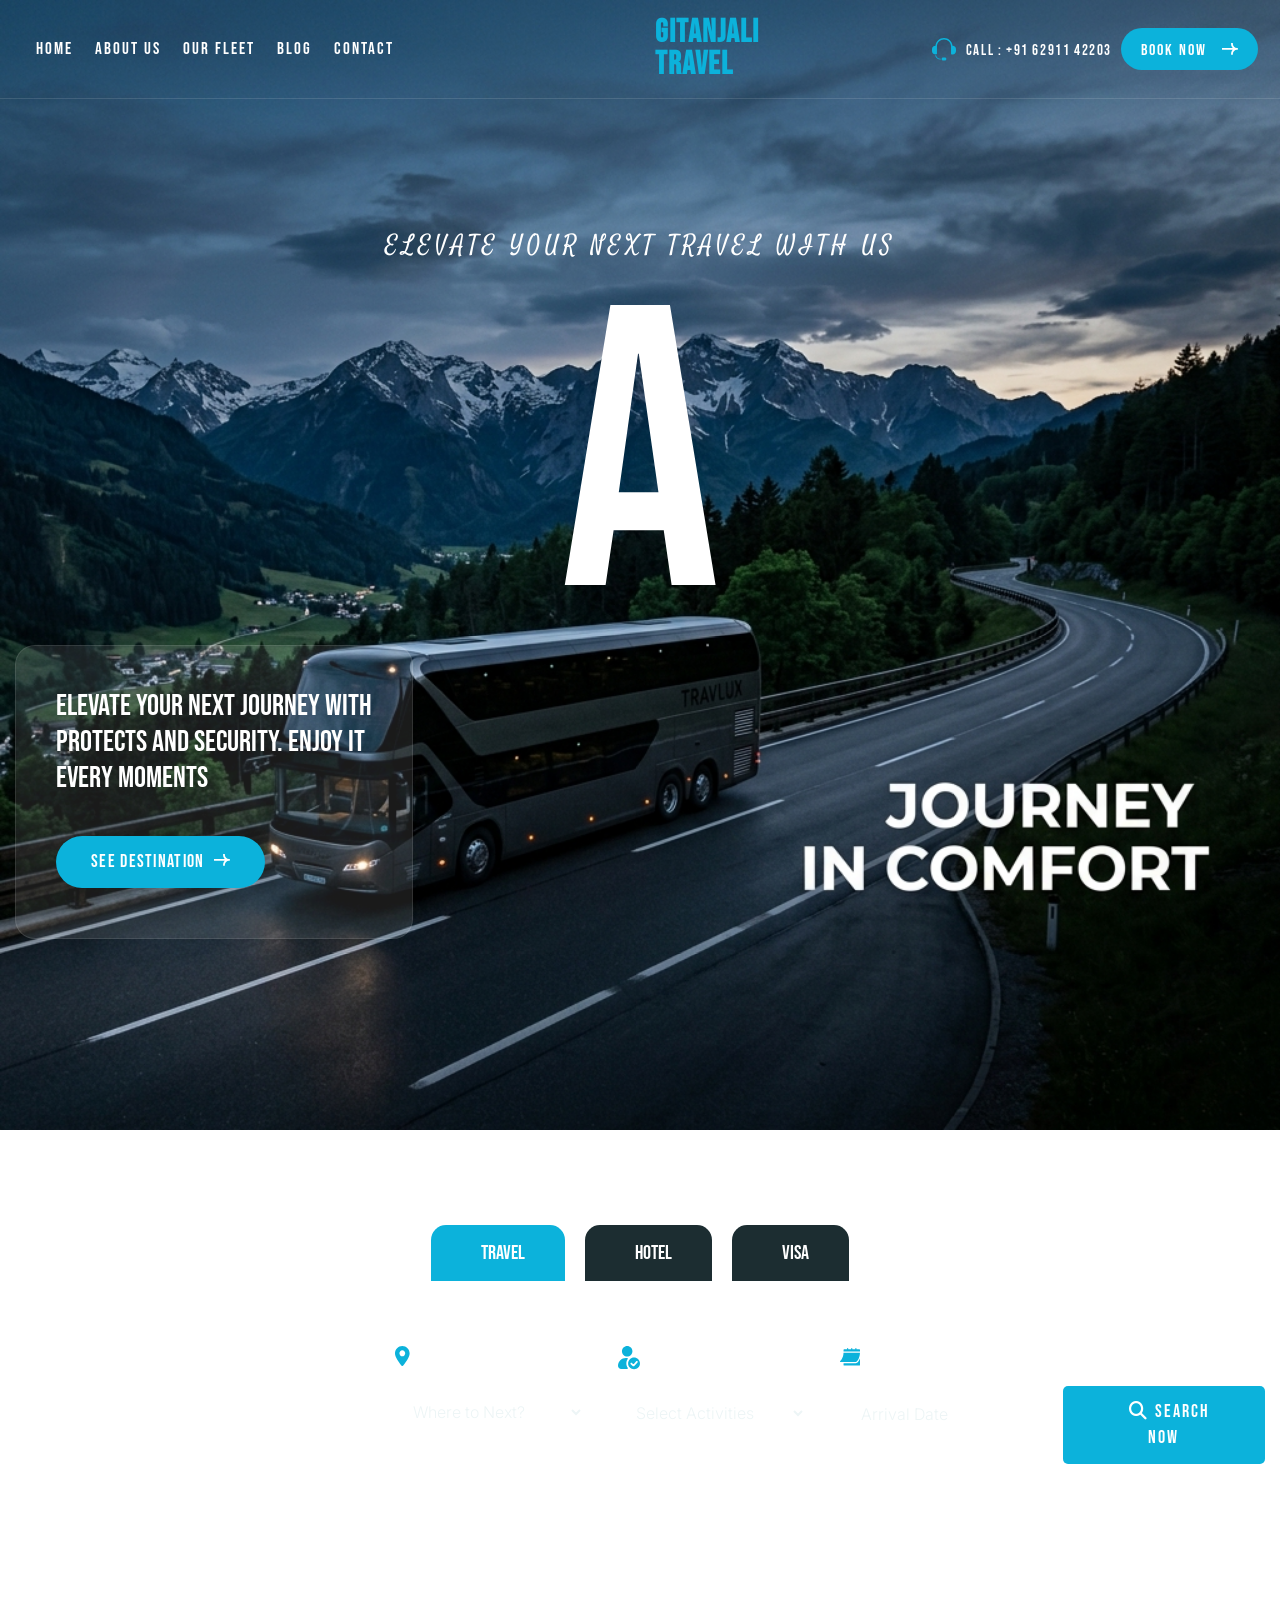
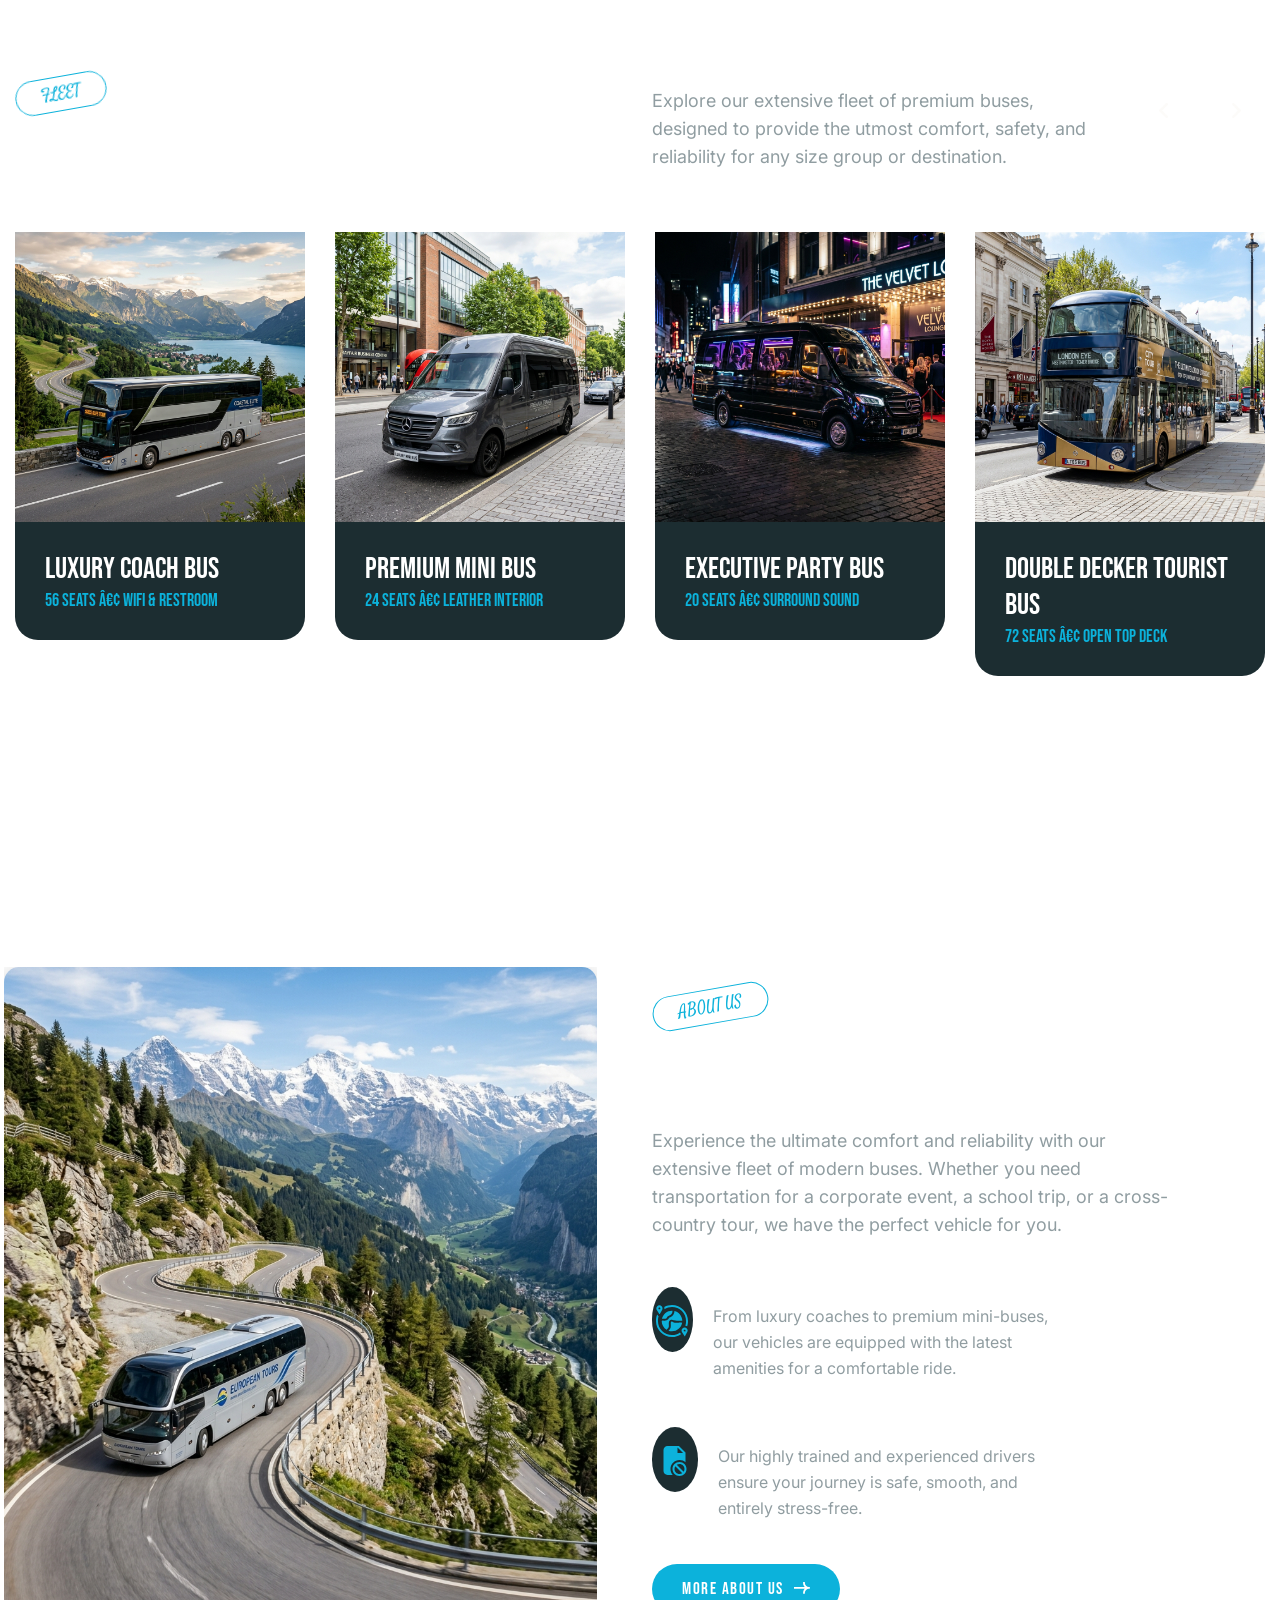
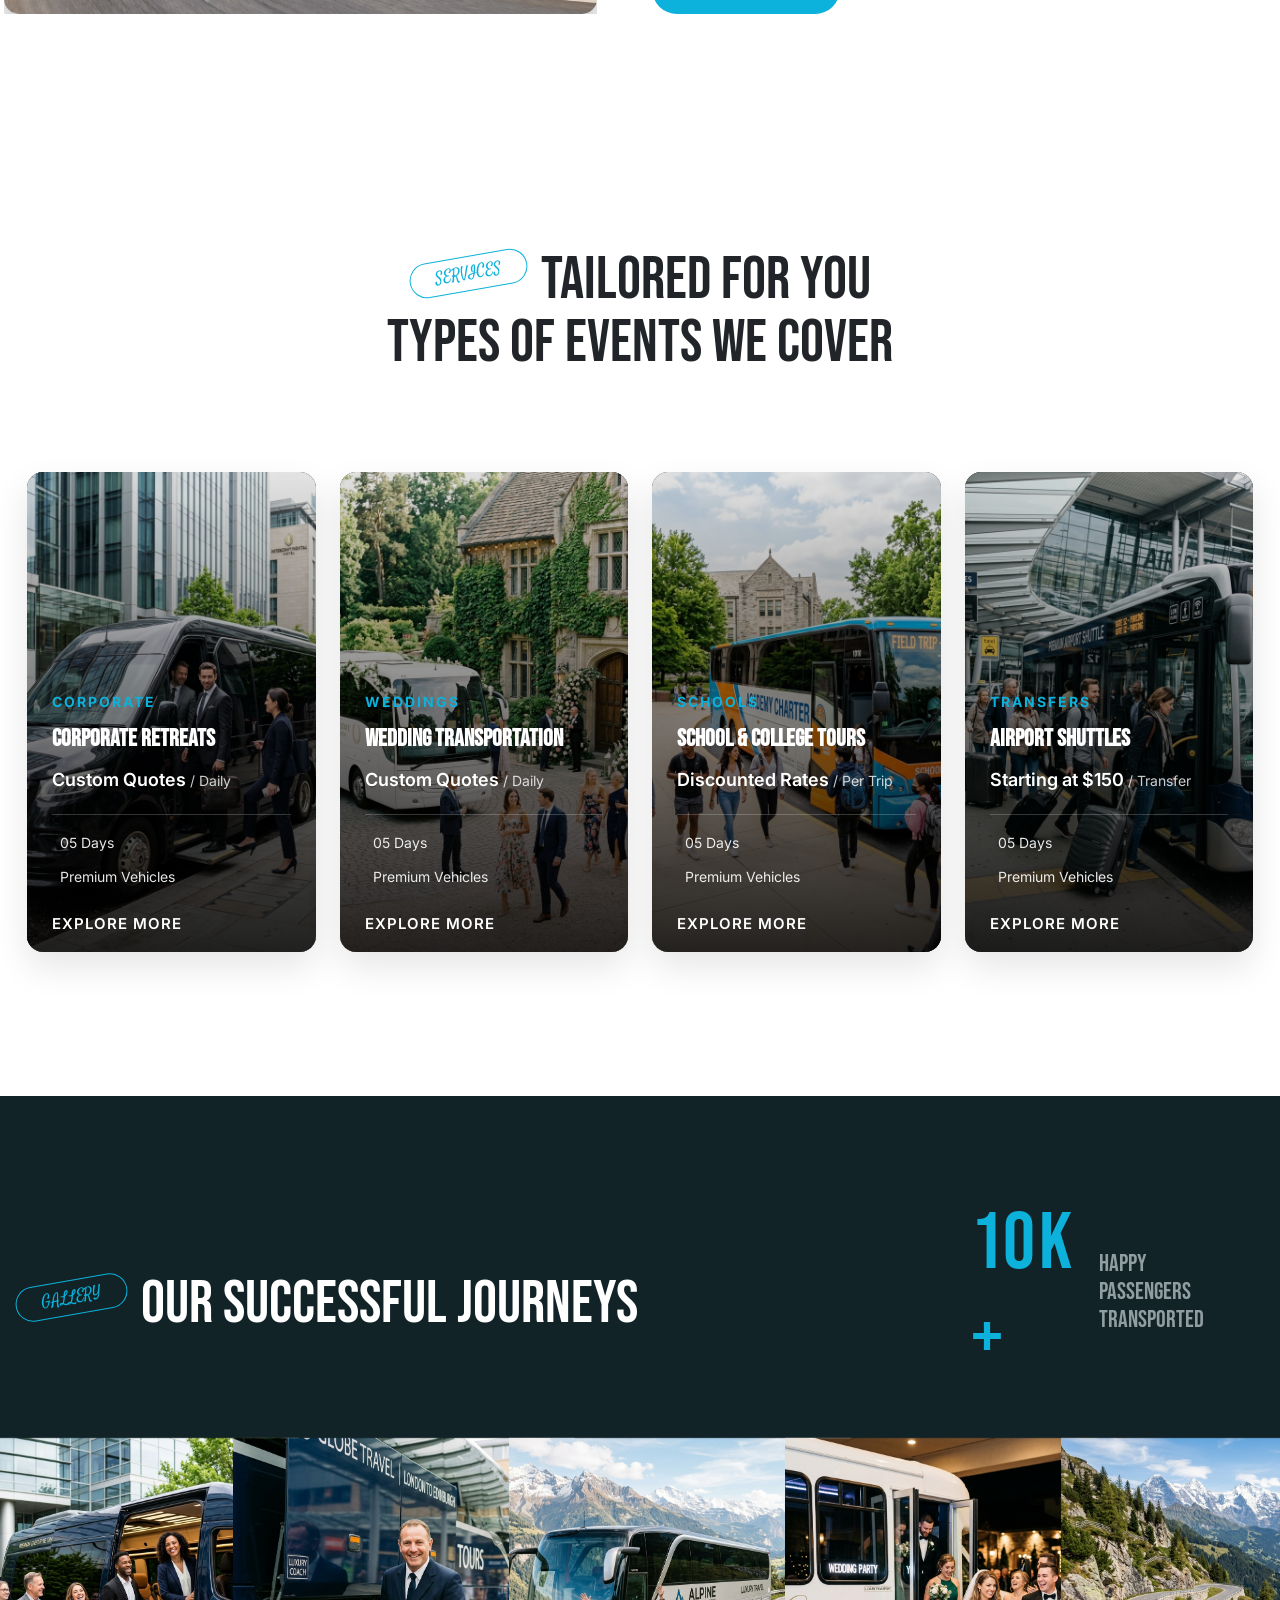
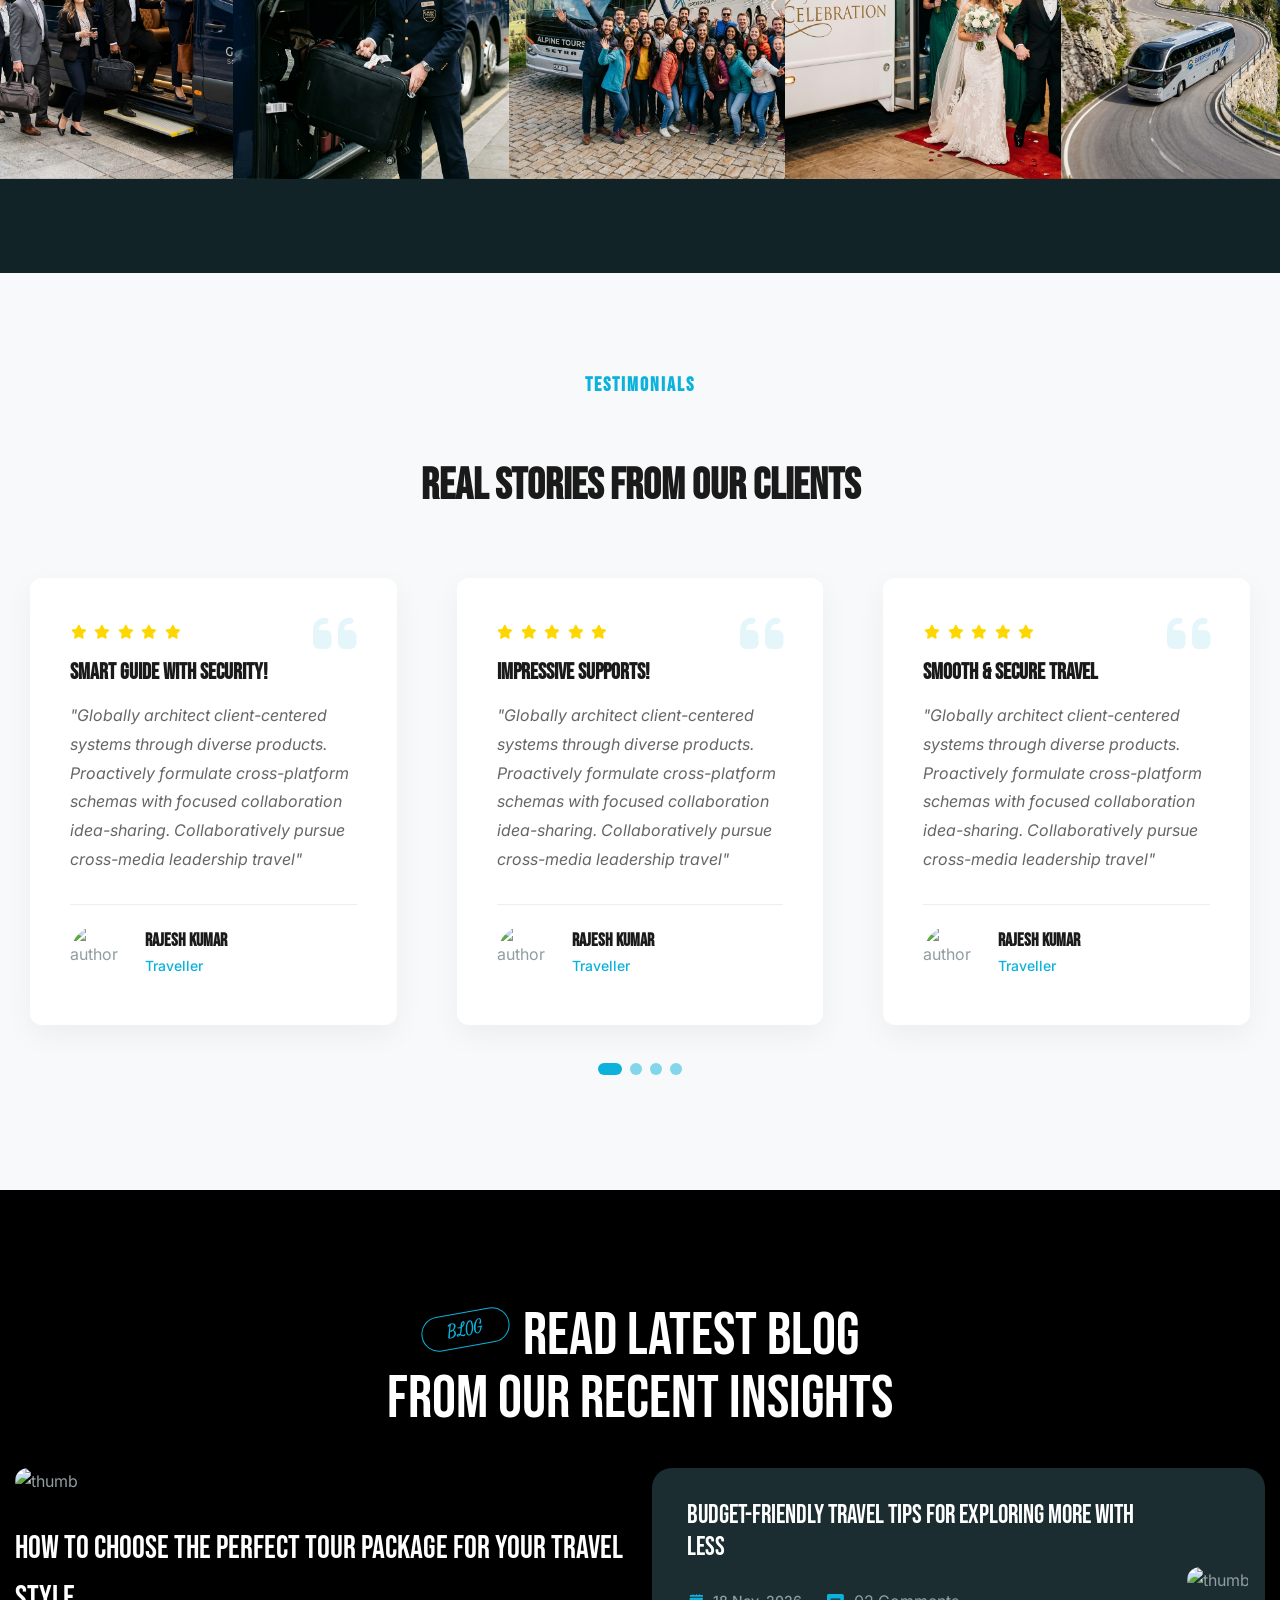
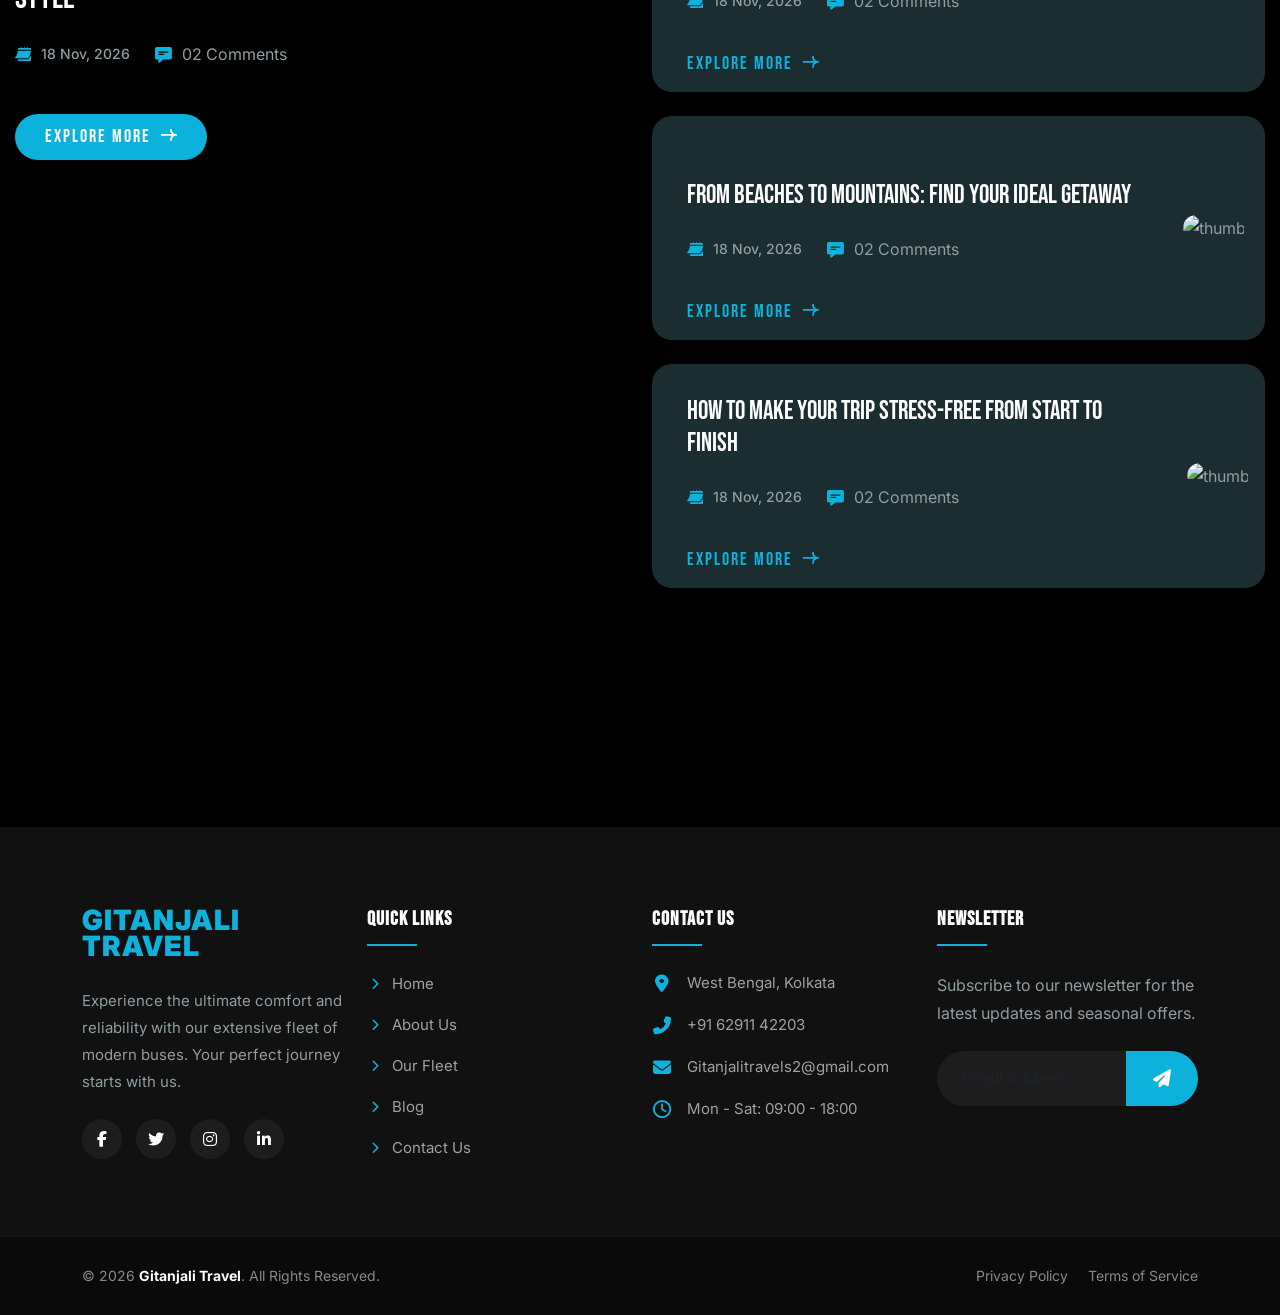
==== commit ba703229: "changes" ====
--- a/index.html
+++ b/index.html
@@ -1906,10 +1906,10 @@
               <div class="footer-widget links-widget">
                 <h4 class="widget-title">Quick Links</h4>
                 <ul class="footer-links-list mt-4">
+                  <li><a href="index.html"><i class="fas fa-chevron-right"></i> Home</a></li>
                   <li><a href="about.html"><i class="fas fa-chevron-right"></i> About Us</a></li>
                   <li><a href="fleet.html"><i class="fas fa-chevron-right"></i> Our Fleet</a></li>
-                  <li><a href="service.html"><i class="fas fa-chevron-right"></i> Services</a></li>
-                  <li><a href="blog.html"><i class="fas fa-chevron-right"></i> Latest News</a></li>
+                  <li><a href="blog.html"><i class="fas fa-chevron-right"></i> Blog</a></li>
                   <li><a href="contact.html"><i class="fas fa-chevron-right"></i> Contact Us</a></li>
                 </ul>
               </div>
--- a/assets/css/style.css
+++ b/assets/css/style.css
@@ -3365,7 +3365,7 @@
 
 .testi-ratting ul li {
   display: inline-block;
-  color: #FFD700;
+  color: #ffd700;
   letter-spacing: 2px;
   margin: 4px 0 18px;
 }
@@ -3691,7 +3691,7 @@
   padding: 100px 0 215px;
   position: relative;
   z-index: 1;
-  background: url("https://html.ditsolution.net/travelik/assets/images/main-home/blog-bg.png");
+  background-color: black;
   background-repeat: no-repeat;
   background-size: cover;
   background-position: center bottom;
@@ -7814,7 +7814,7 @@
 
 .testi-ratting-new ul li {
   display: inline-block;
-  color: #FFD700;
+  color: #ffd700;
   font-size: 14px;
   margin-right: 2px;
 }
@@ -7890,7 +7890,7 @@
   height: 480px;
   display: flex;
   align-items: flex-end;
-  box-shadow: 0 15px 35px rgba(0,0,0,0.1);
+  box-shadow: 0 15px 35px rgba(0, 0, 0, 0.1);
   transition: all 0.4s cubic-bezier(0.165, 0.84, 0.44, 1);
   background: #000;
   cursor: pointer;
@@ -7898,7 +7898,7 @@
 
 .premium-service-card:hover {
   transform: translateY(-12px);
-  box-shadow: 0 25px 45px rgba(0,0,0,0.2);
+  box-shadow: 0 25px 45px rgba(0, 0, 0, 0.2);
 }
 
 .service-bg {
@@ -7921,13 +7921,23 @@
   left: 0;
   width: 100%;
   height: 100%;
-  background: linear-gradient(to bottom, rgba(0,0,0,0.1) 0%, rgba(0,0,0,0.4) 40%, rgba(0,0,0,0.85) 100%);
+  background: linear-gradient(
+    to bottom,
+    rgba(0, 0, 0, 0.1) 0%,
+    rgba(0, 0, 0, 0.4) 40%,
+    rgba(0, 0, 0, 0.85) 100%
+  );
   transition: opacity 0.4s ease;
   z-index: 1;
 }
 
 .premium-service-card:hover .service-overlay {
-  background: linear-gradient(to bottom, rgba(0,0,0,0.1) 0%, rgba(0,0,0,0.5) 40%, rgba(0,0,0,0.95) 100%);
+  background: linear-gradient(
+    to bottom,
+    rgba(0, 0, 0, 0.1) 0%,
+    rgba(0, 0, 0, 0.5) 40%,
+    rgba(0, 0, 0, 0.95) 100%
+  );
 }
 
 .service-content {
@@ -7944,7 +7954,7 @@
 }
 
 .service-category {
-  color: var(--primary-color, #0CB2DB);
+  color: var(--primary-color, #0cb2db);
   font-size: 14px;
   font-weight: 700;
   text-transform: uppercase;
@@ -7974,7 +7984,7 @@
 }
 
 .service-meta {
-  border-top: 1px solid rgba(255,255,255,0.2);
+  border-top: 1px solid rgba(255, 255, 255, 0.2);
   padding-top: 15px;
   margin-bottom: 20px;
   display: flex;
@@ -8009,7 +8019,7 @@
 }
 
 .service-btn:hover {
-  color: var(--primary-color, #0CB2DB);
+  color: var(--primary-color, #0cb2db);
 }
 
 .service-btn:hover i {
@@ -8022,7 +8032,7 @@
 .new-elegant-footer {
   background-color: #111111;
   color: #a0a0a0;
-  font-family: 'Inter', sans-serif;
+  font-family: "Inter", sans-serif;
   padding-top: 80px;
 }
 
@@ -8042,7 +8052,7 @@
 }
 
 .footer-widget .widget-title::after {
-  content: '';
+  content: "";
   position: absolute;
   left: 0;
   bottom: 0;
@@ -8153,7 +8163,7 @@
 /* Newsletter Widget */
 .footer-newsletter-form .input-group {
   position: relative;
-  background: rgba(255,255,255,0.05);
+  background: rgba(255, 255, 255, 0.05);
   border-radius: 30px;
   overflow: hidden;
   display: flex;
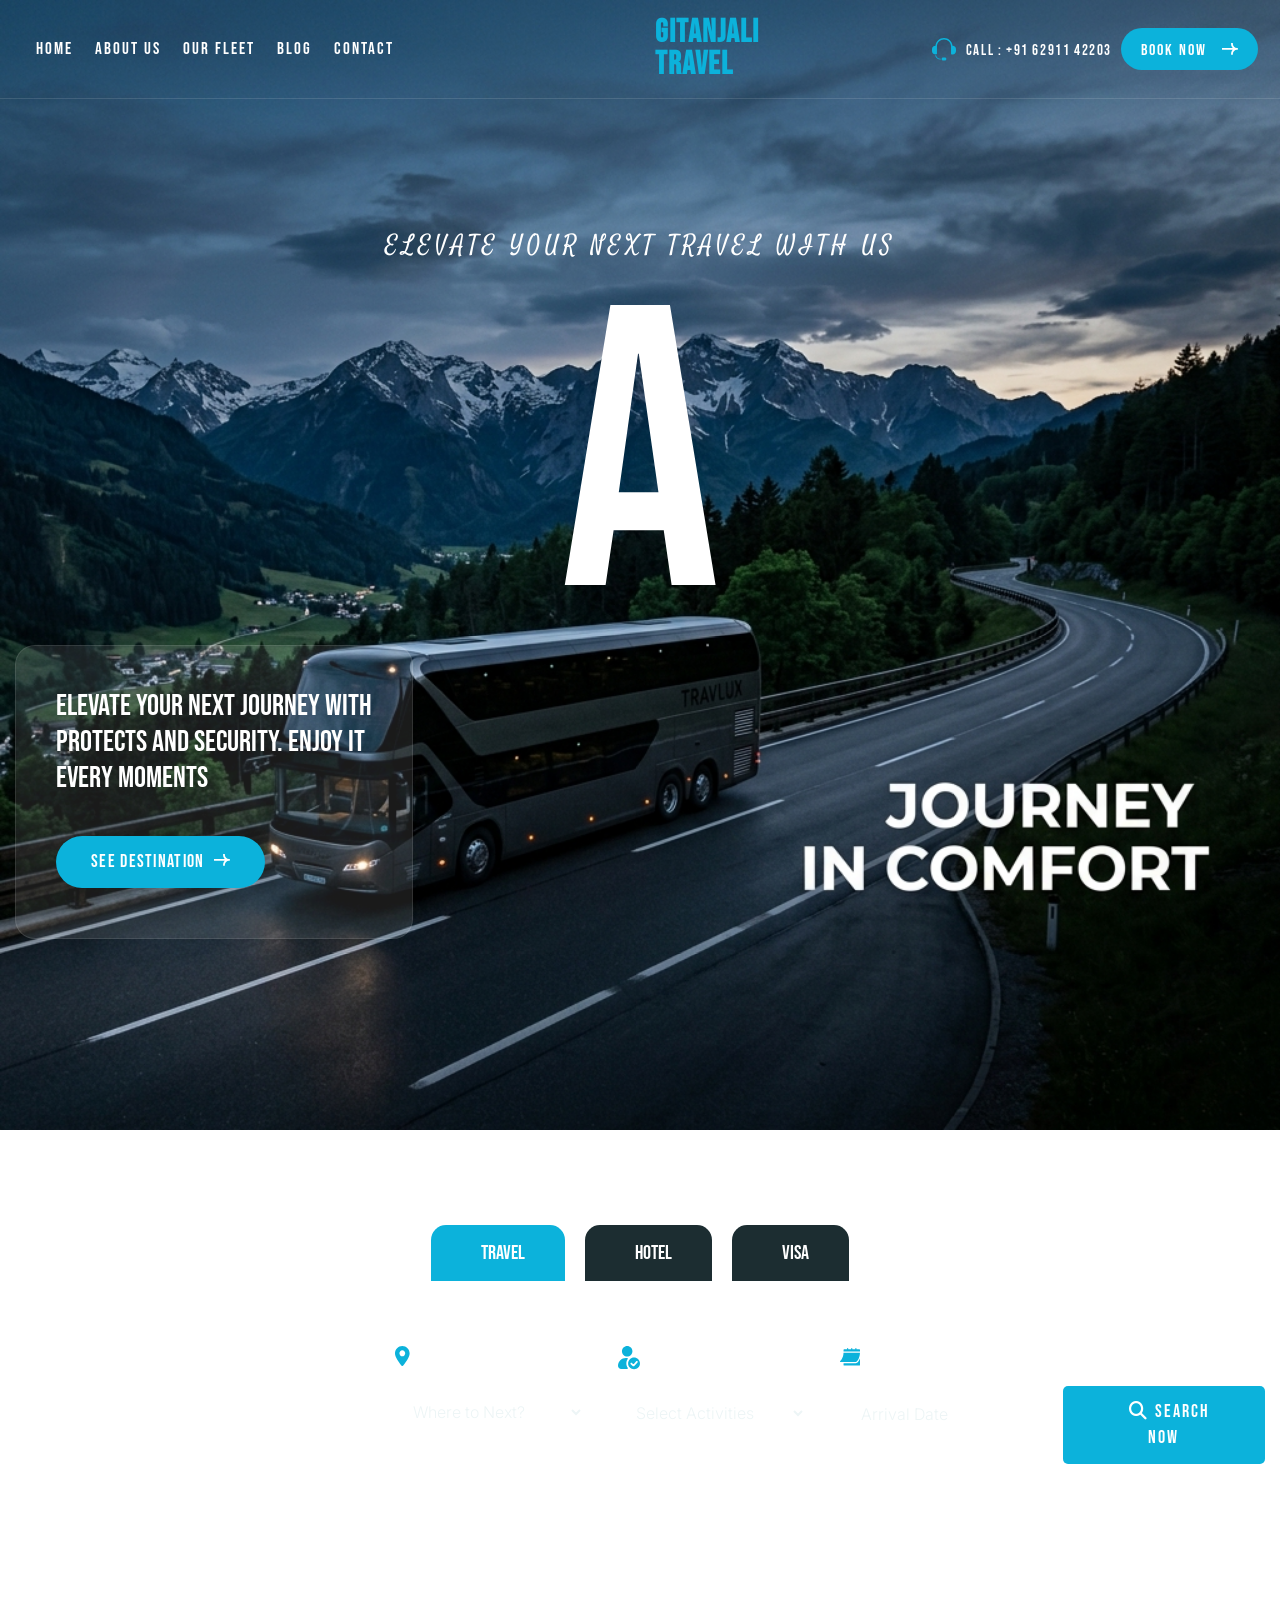
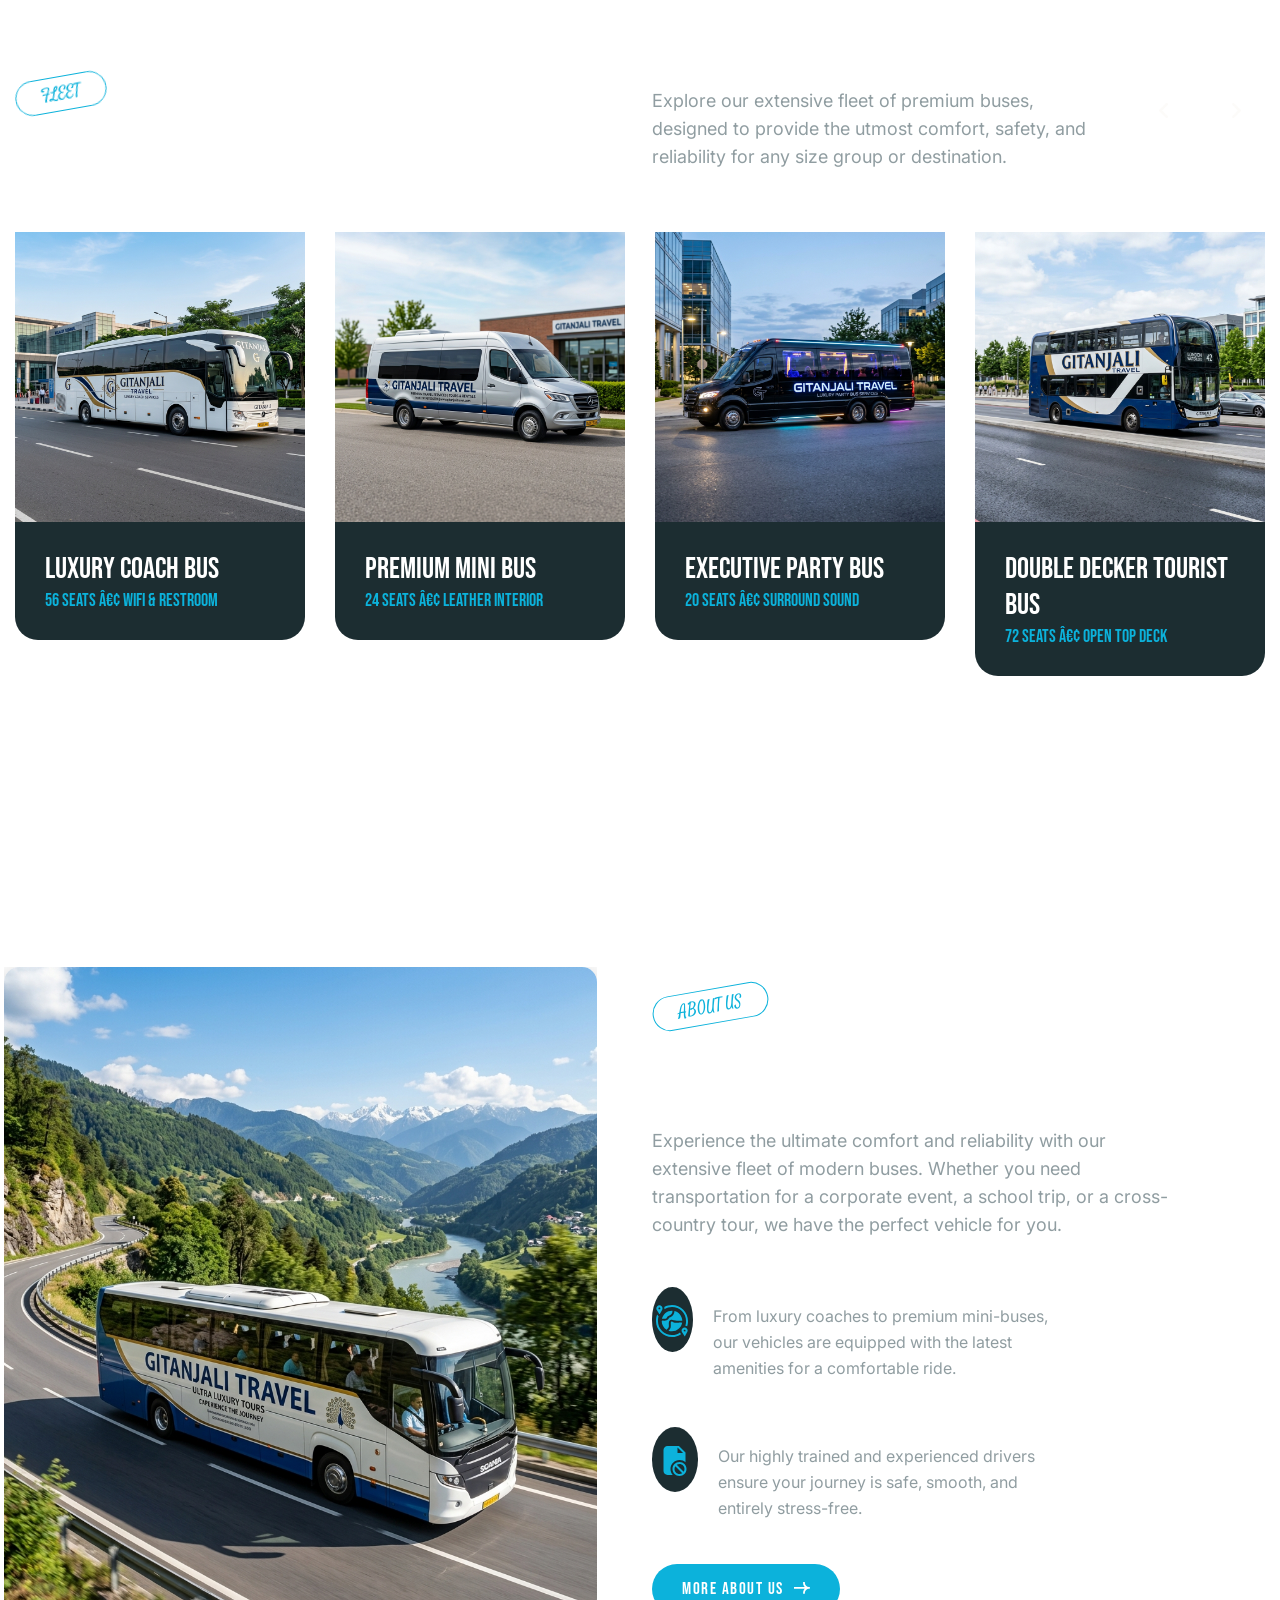
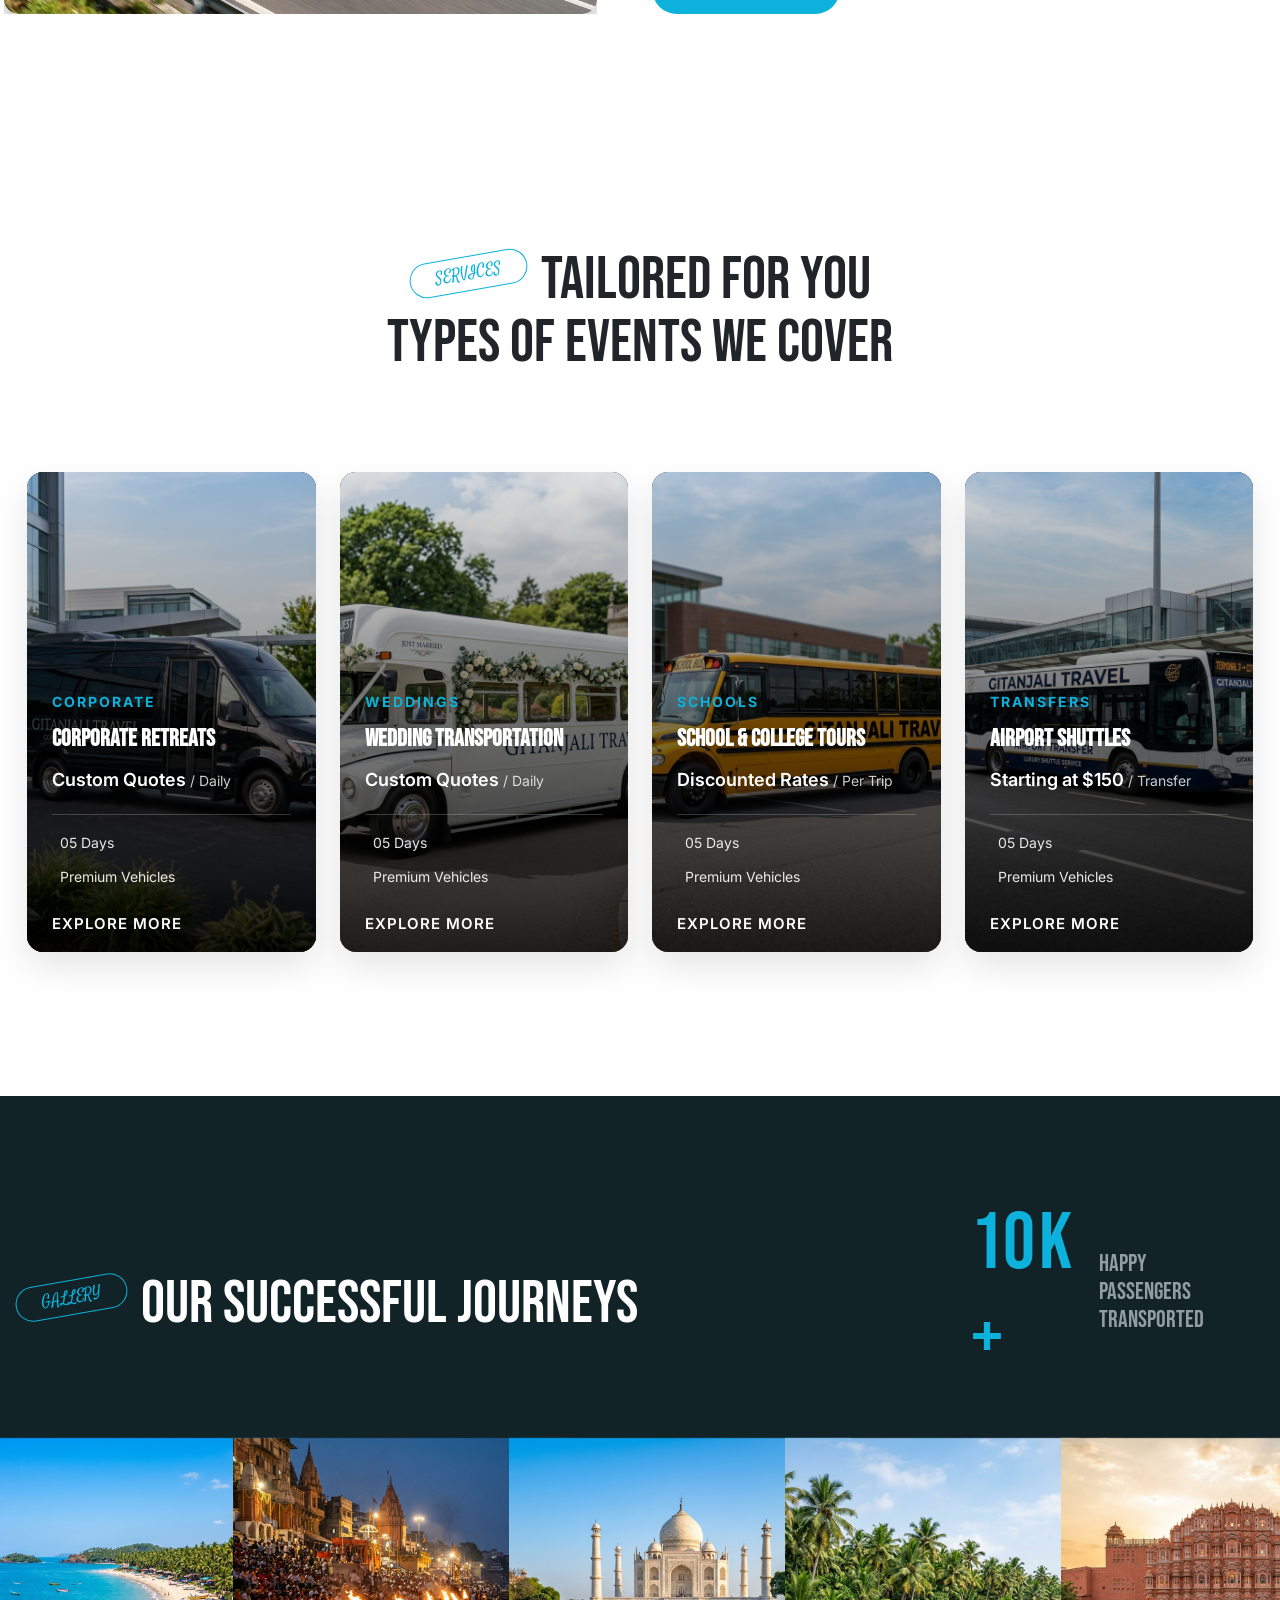
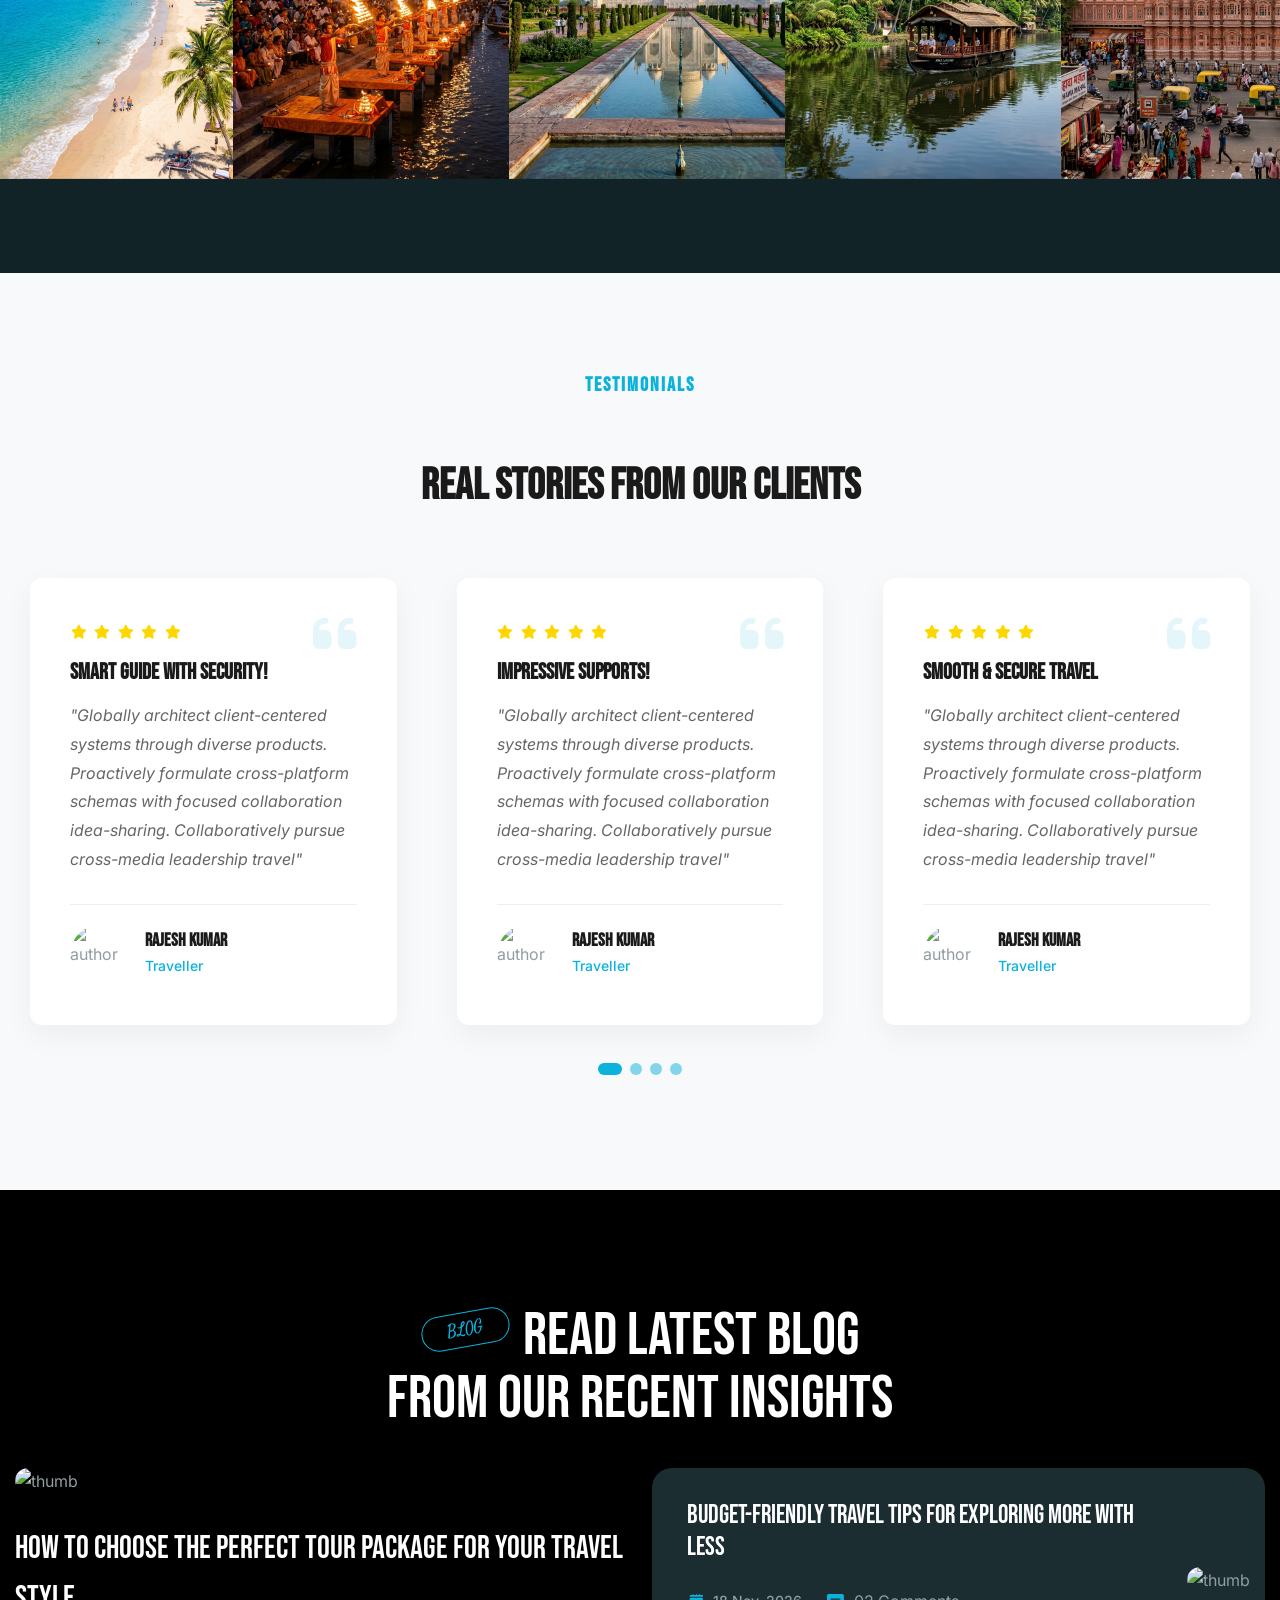
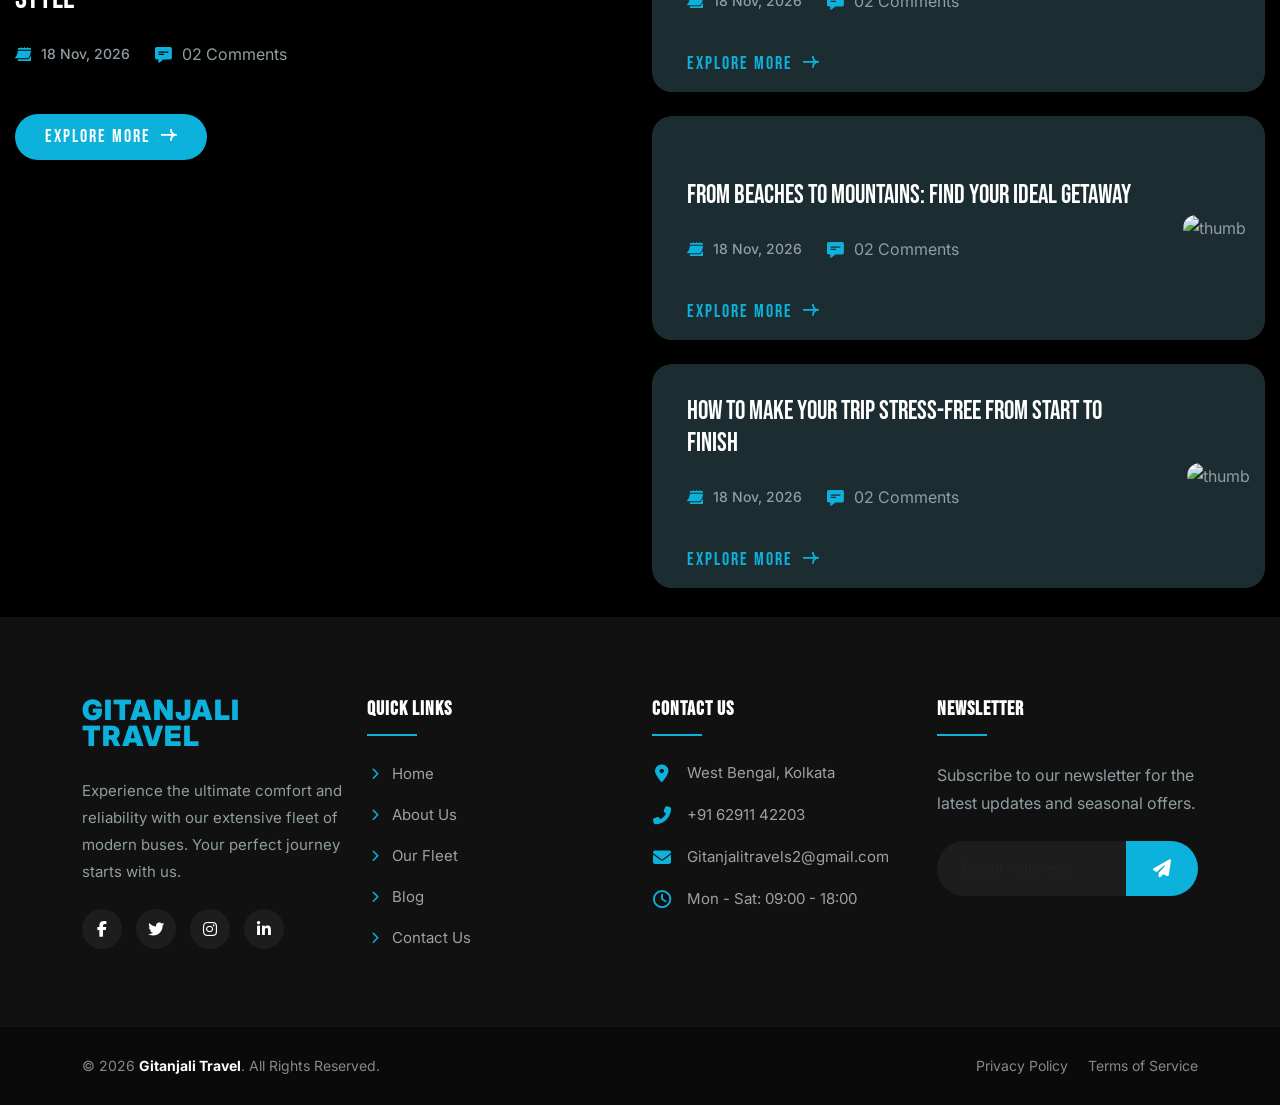
==== commit 9ee8fbad: "changes" ====
--- a/index.html
+++ b/index.html
@@ -3,7 +3,7 @@
   <head>
     <meta charset="UTF-8" />
     <meta http-equiv="x-ua-compatible" content="ie=edge" />
-    <title>BusRentals - Premium Bus Rental Services</title>
+    <title>GITANJALI TRAVEL - Premium Bus Rental Services</title>
     <meta name="description" content="" />
     <meta name="viewport" content="width=device-width, initial-scale=1" />
 
--- a/assets/css/style.css
+++ b/assets/css/style.css
@@ -3688,7 +3688,7 @@
 ============================================= */
 
 .latest-blog-section {
-  padding: 100px 0 215px;
+  padding: 100px 0 5px;
   position: relative;
   z-index: 1;
   background-color: black;
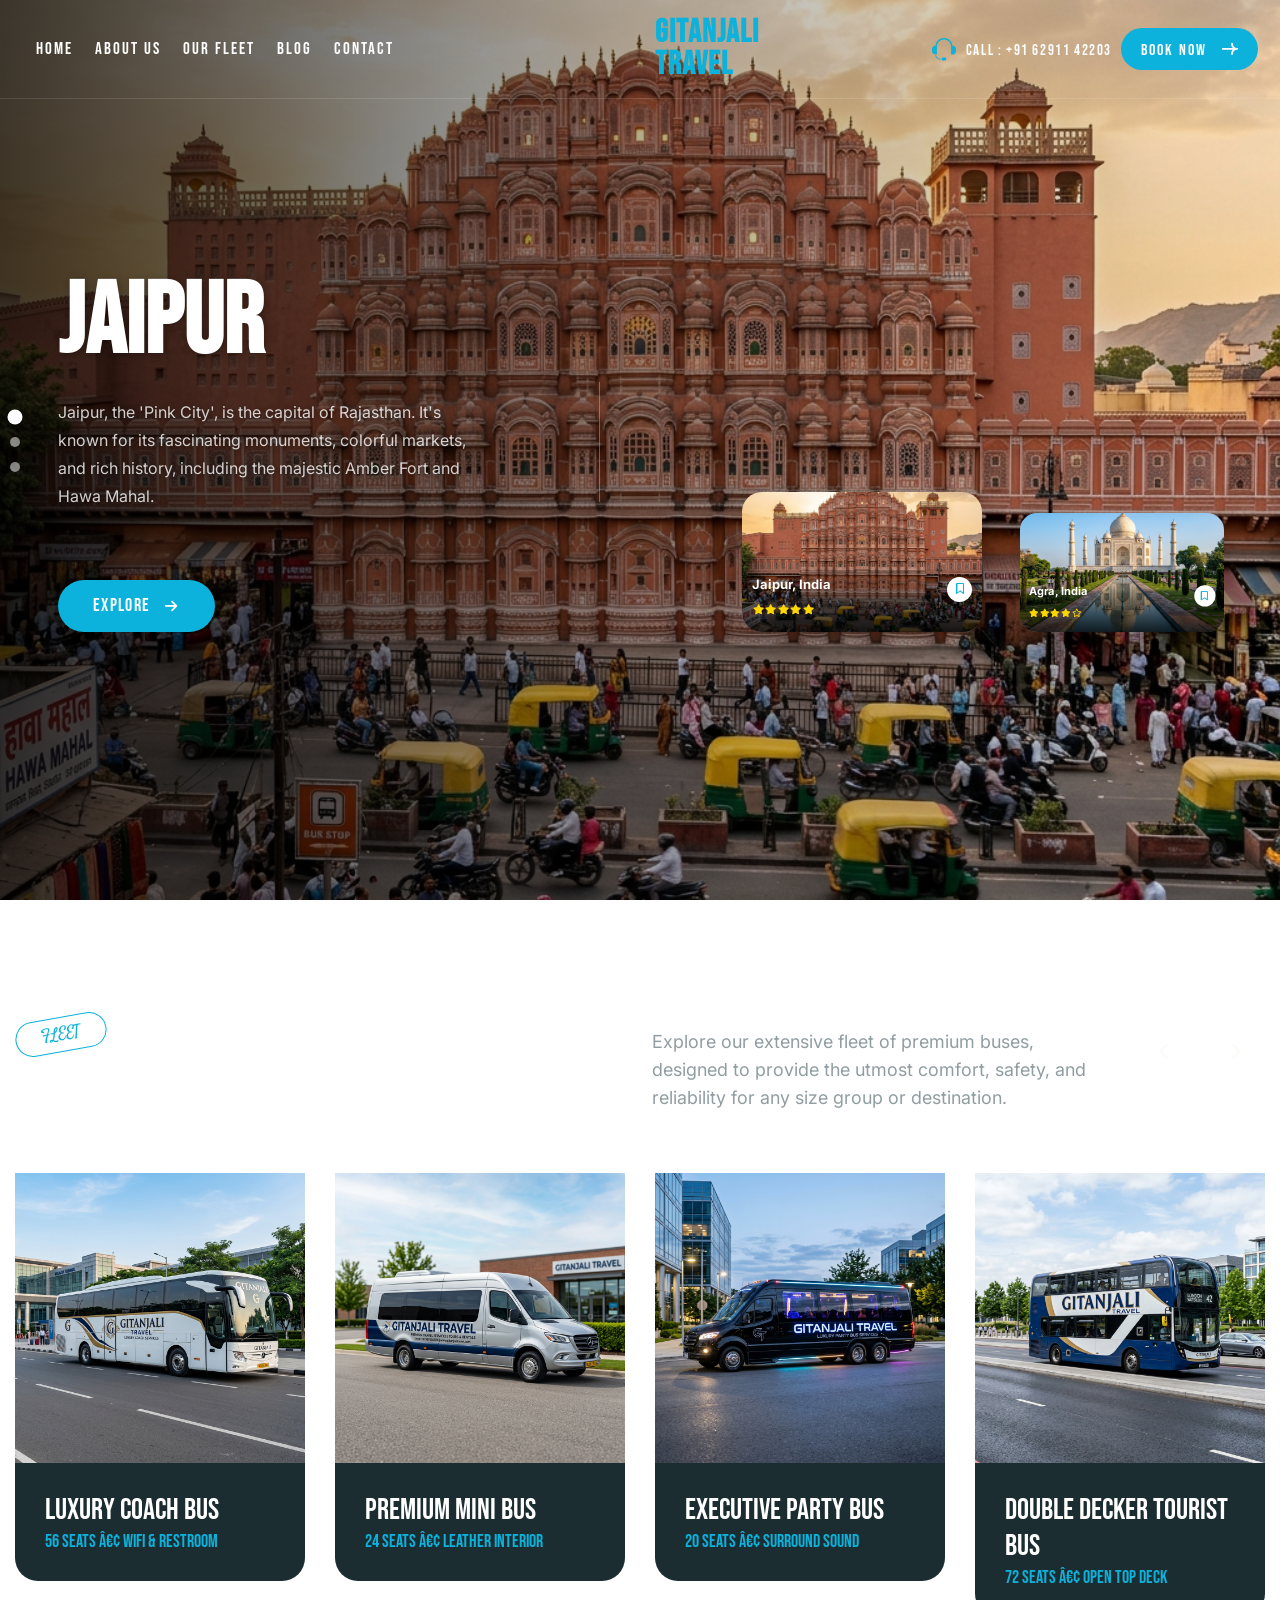
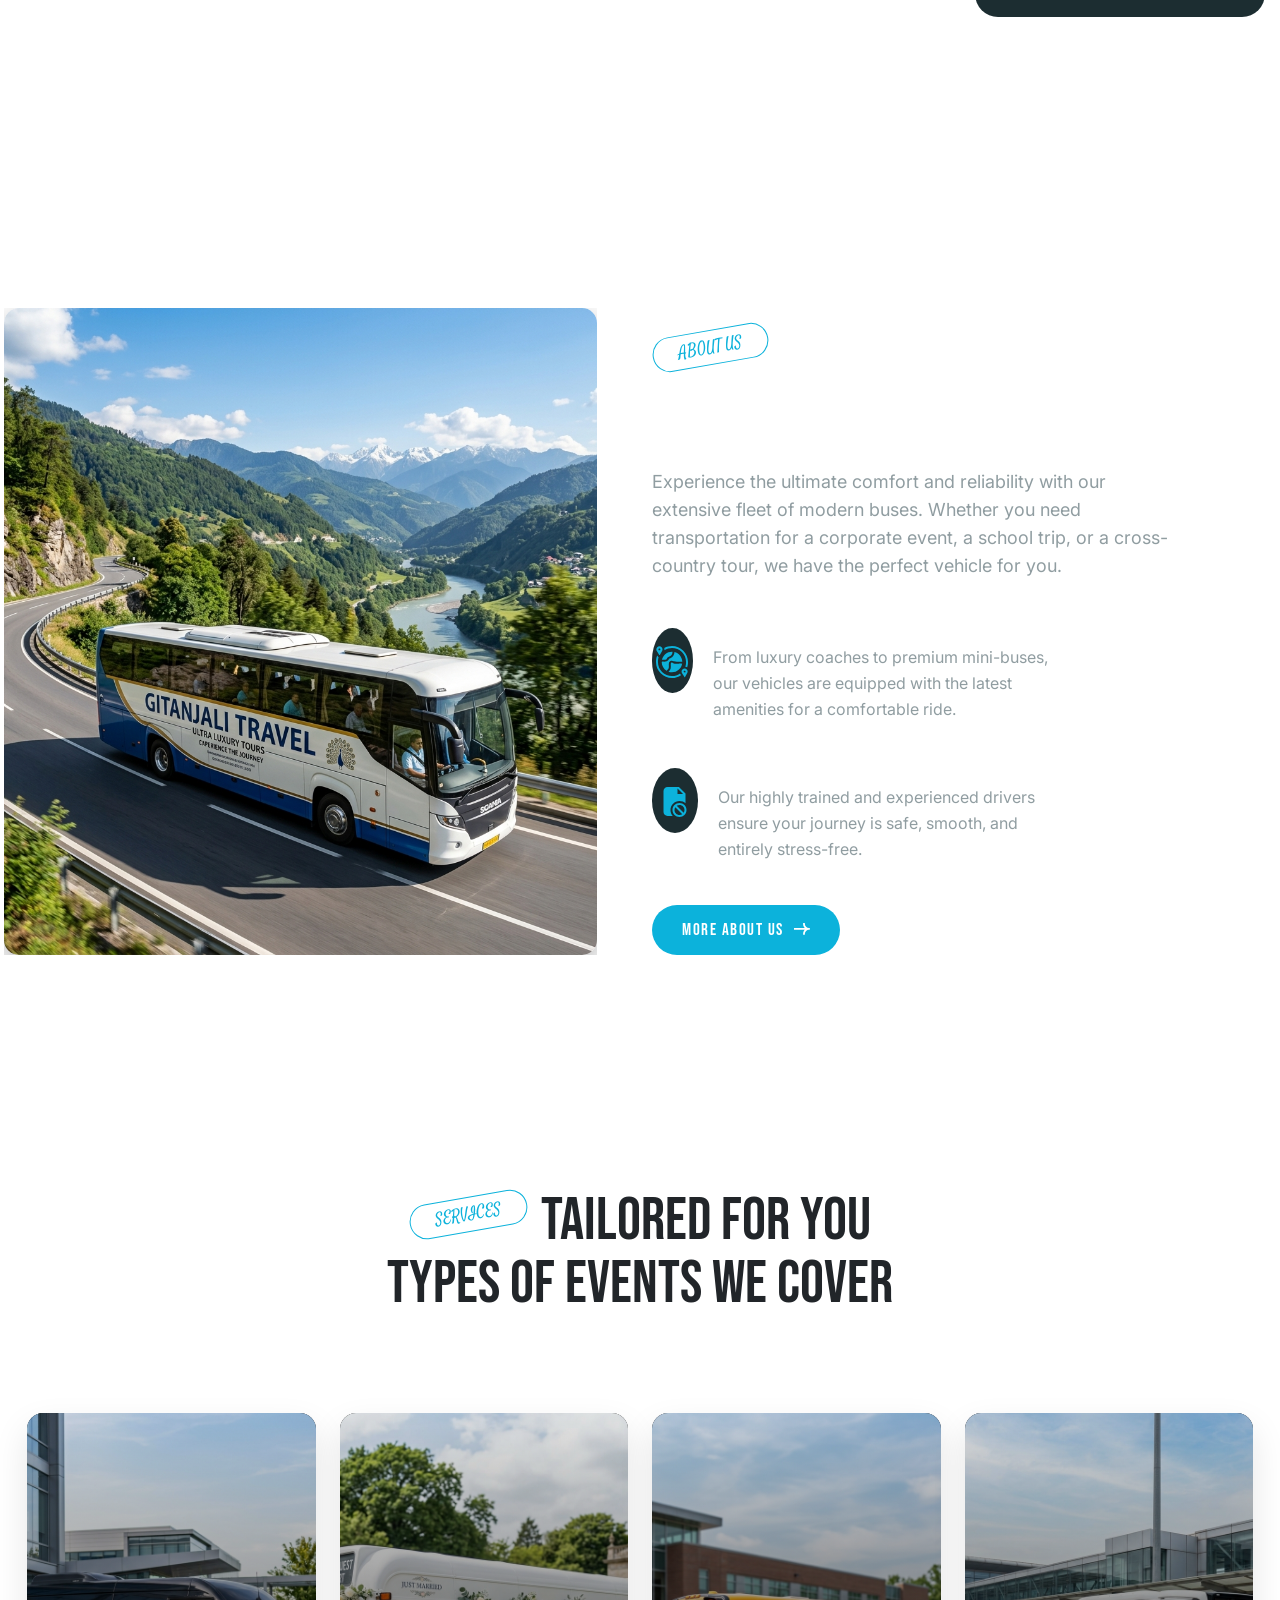
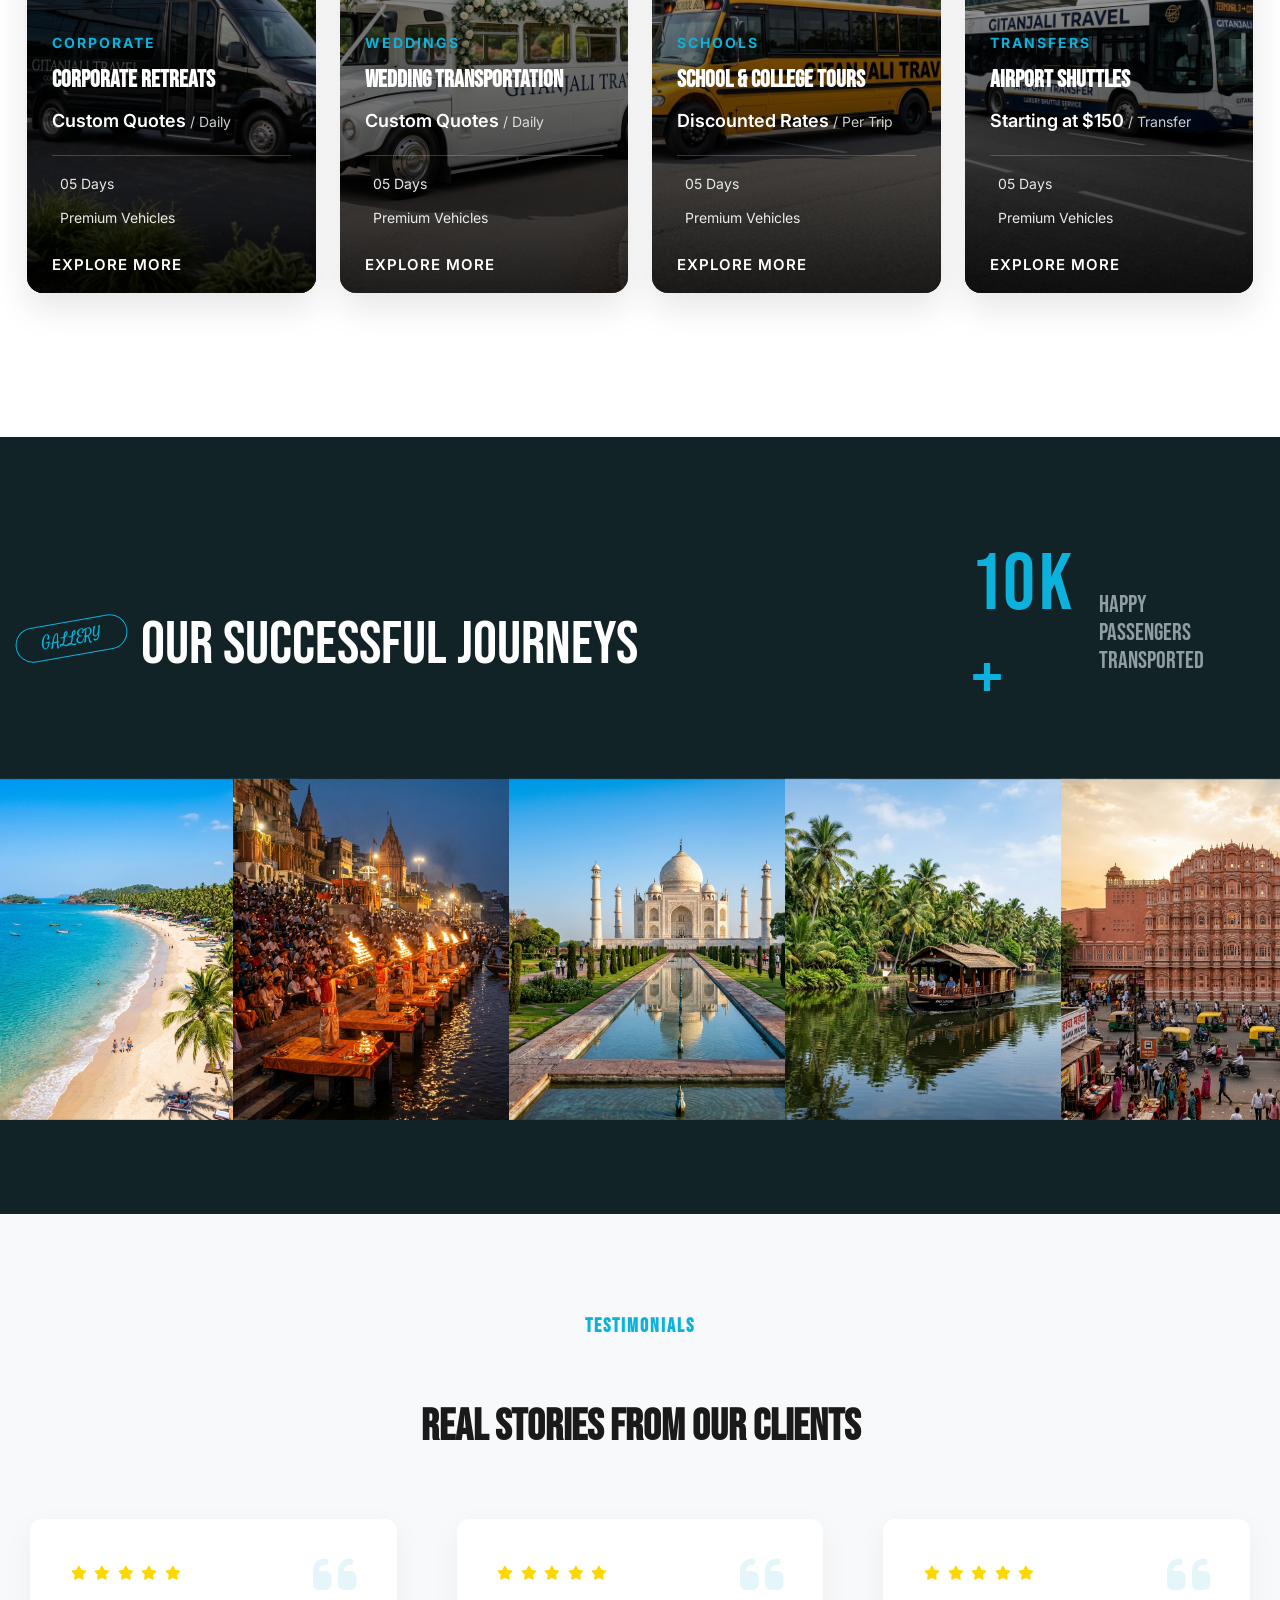
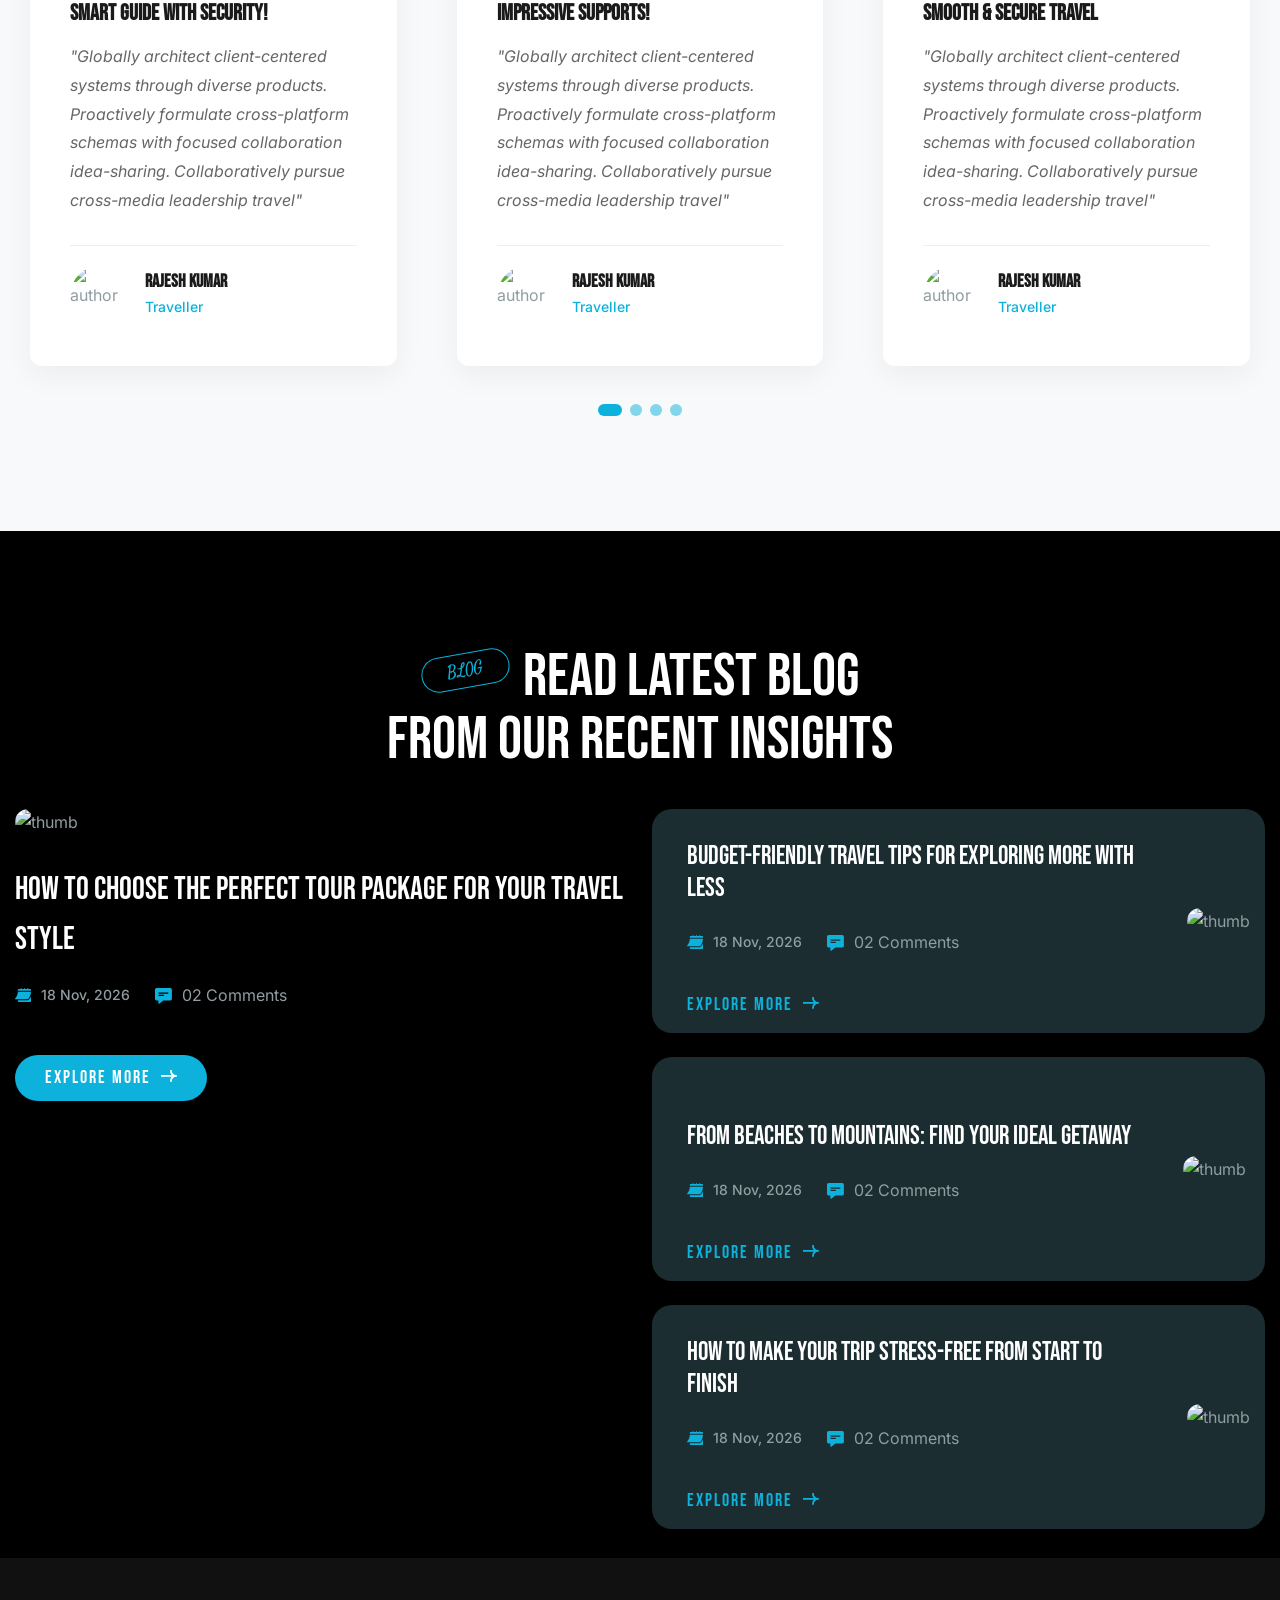
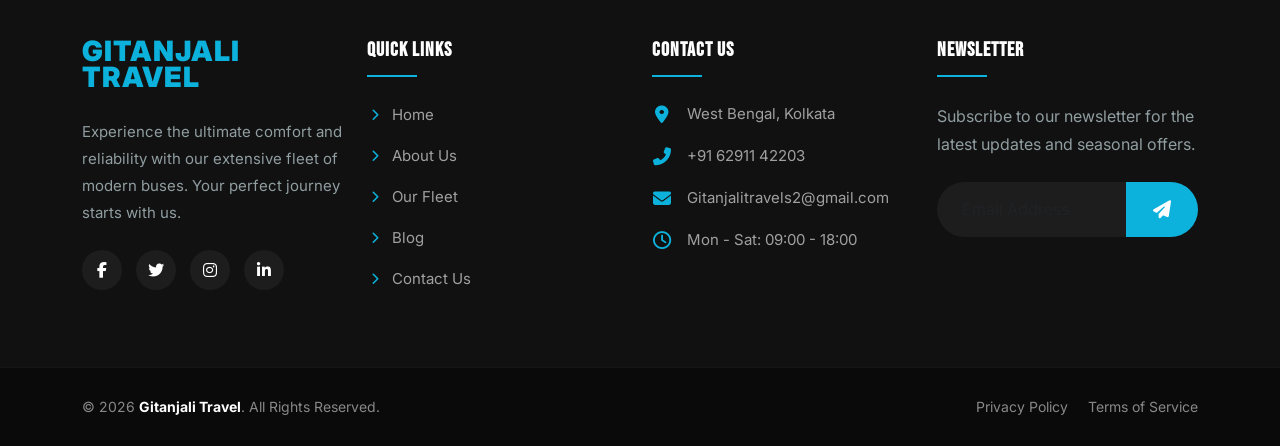
==== commit 082a4841: "changes banner" ====
--- a/index.html
+++ b/index.html
@@ -171,7 +171,9 @@
                     line-height: 1;
                     letter-spacing: 1px;
                   "
-                >GITANJALI TRAVEL</h2></a
+                >
+                  GITANJALI TRAVEL
+                </h2></a
               >
               <a class="logo_two" href="index.html"
                 ><h2
@@ -184,7 +186,9 @@
                     line-height: 1;
                     letter-spacing: 1px;
                   "
-                >GITANJALI TRAVEL</h2></a
+                >
+                  GITANJALI TRAVEL
+                </h2></a
               >
             </div>
           </div>
@@ -255,7 +259,9 @@
                   line-height: 1;
                   letter-spacing: 1px;
                 "
-              >GITANJALI TRAVEL</h2>
+              >
+                GITANJALI TRAVEL
+              </h2>
             </a>
           </div>
           <ul class="nav_scroll">
@@ -296,7 +302,9 @@
                         line-height: 1;
                         letter-spacing: 1px;
                       "
-                    >GITANJALI TRAVEL</h2></a
+                    >
+                      GITANJALI TRAVEL
+                    </h2></a
                   >
                 </div>
                 <div class="content-box">
@@ -316,13 +324,16 @@
                   <h2>Contact Info</h2>
                   <ul class="list-style-one">
                     <li>
-                      <span class="icon fas fa-envelope"></span>West Bengal, Kolkata
+                      <span class="icon fas fa-envelope"></span>West Bengal,
+                      Kolkata
                     </li>
                     <li>
-                      <span> <i class="fas fa-phone-alt"></i> </span>+91 62911 42203
+                      <span> <i class="fas fa-phone-alt"></i> </span>+91 62911
+                      42203
                     </li>
                     <li>
-                      <span><i class="fas fa-map-marker-alt"></i></span>Gitanjalitravels2@gmail.com
+                      <span><i class="fas fa-map-marker-alt"></i></span
+                      >Gitanjalitravels2@gmail.com
                     </li>
                     <li>
                       <span><i class="far fa-clock"></i></span>Week Days: 09.00
@@ -371,57 +382,120 @@
     <!--==================================================-->
     <!-- Start Kolkata Hero section one-->
     <!--==================================================-->
-    <section class="hero-section-1 d-flex align-items-center">
-      <div class="auto-container">
-        <div class="row align-items-center d-flex">
-          <div class="col-lg-12 wow fadeInUp" data-wow-delay="0.3s">
-            <div class="hero-wrapper">
-              <!-- hero content -->
-              <div class="hero_content text-center">
-                <span class="text-anime-3"
-                  >Elevate Your next travel with us</span
+    <section
+      class="hero-section-1 custom-hero-banner d-flex align-items-center"
+    >
+      <div
+        class="custom-hero-bg custom-hero-bg-1"
+        style="background-image: url(&quot;destinations1.jpg&quot;); opacity: 1"
+      ></div>
+      <div
+        class="custom-hero-bg custom-hero-bg-2"
+        style="background-image: url(&quot;destinations1.jpg&quot;); opacity: 0"
+      ></div>
+      <div class="custom-hero-overlay"></div>
+      <div class="auto-container w-100">
+        <div class="row align-items-center h-100 position-relative">
+          <!-- Pagination / Timeline on the left -->
+          <div class="hero-pagination-container">
+            <div class="swiper-pagination custom-hero-pagination"></div>
+          </div>
+
+          <!-- Text Content -->
+          <div
+            class="hero-text-content col-lg-5 col-md-12 wow fadeInUp"
+            data-wow-delay="0.3s"
+          >
+            <h1 class="hero-dynamic-title">JAIPUR</h1>
+            <p class="hero-dynamic-desc">
+              Jaipur, the 'Pink City', is the capital of Rajasthan. It's known for its fascinating monuments, colorful markets, and rich history, including the majestic Amber Fort and Hawa Mahal.
+            </p>
+            <div class="hero-btn mt-4 wow fadeInUp" data-wow-delay="0.4s">
+              <a href="contact.html"
+                >Explore
+                <i
+                  class="fas fa-arrow-right ml-2"
+                  style="font-size: 14px; margin-left: 8px"
+                ></i
+              ></a>
+            </div>
+          </div>
+
+          <!-- Carousel on the right -->
+          <div class="hero-carousel-wrapper col-lg-6 offset-lg-1 col-md-12">
+            <div class="swiper custom-hero-swiper">
+              <div class="swiper-wrapper">
+                <!-- Slide 1 -->
+                <div
+                  class="swiper-slide"
+                  data-bg="destinations1.jpg"
+                  data-title="JAIPUR"
+                  data-desc="Jaipur, the 'Pink City', is the capital of Rajasthan. It's known for its fascinating monuments, colorful markets, and rich history, including the majestic Amber Fort and Hawa Mahal."
                 >
-                <h1 class="text-anime-3 typings">ADVENTURE</h1>
-              </div>
-
-              <!-- hero jurny contnet -->
-              <div class="hero-journey-box">
-                <!-- hero button -->
-                <div class="hero-button">
-                  <h2>
-                    elevate your next journey with <br />protects and security.
-                    enjoy it <br />
-                    every moments
-                  </h2>
-                  <div class="hero-btn wow fadeInUp" data-wow-delay="0.4s">
-                    <a href="contact.html"
-                      >SEE DESTINATION
-                      <svg
-                        width="16"
-                        height="12"
-                        viewBox="0 0 16 12"
-                        fill="none"
-                        xmlns="http://www.w3.org/2000/svg"
-                      >
-                        <path
-                          fill-rule="evenodd"
-                          clip-rule="evenodd"
-                          d="M14.96 4.9808C12.8146 4.9808 10.8592 3.0272 10.8592 0.88V0H9.0992V0.88C9.0992 2.44112 9.78384 3.90544 10.8583 4.9808H0V6.7408H10.8583C9.78384 7.81616 9.0992 9.28048 9.0992 10.8416V11.7216H10.8592V10.8416C10.8592 8.69528 12.8146 6.7408 14.96 6.7408H15.84V4.9808H14.96Z"
-                          fill="white"
-                        />
-                      </svg>
-                    </a>
+                  <div class="hero-card">
+                    <img src="destinations1.jpg" alt="Jaipur" />
+                    <div class="hero-card-content">
+                      <div class="hero-card-title">Jaipur, India</div>
+                      <div class="hero-card-rating">
+                        <i class="fas fa-star"></i><i class="fas fa-star"></i
+                        ><i class="fas fa-star"></i><i class="fas fa-star"></i
+                        ><i class="fas fa-star"></i>
+                      </div>
+                      <div class="hero-card-icon">
+                        <i class="far fa-bookmark"></i>
+                      </div>
+                    </div>
                   </div>
                 </div>
-              </div>
-              <div class="hero-thumb">
-                <img
-                  src="https://html.ditsolution.net/travelik/assets/images/main-home/hero-thumb.png"
-                  alt=""
-                />
-              </div>
-
-            </div>
+
+                <!-- Slide 2 -->
+                <div
+                  class="swiper-slide"
+                  data-bg="destination2.jpg"
+                  data-title="AGRA"
+                  data-desc="Agra is home to the iconic Taj Mahal, a mausoleum built for the Mughal ruler Shah Jahan's wife. It is a masterpiece of architectural style in design and construction."
+                >
+                  <div class="hero-card">
+                    <img src="destination2.jpg" alt="Agra" />
+                    <div class="hero-card-content">
+                      <div class="hero-card-title">Agra, India</div>
+                      <div class="hero-card-rating">
+                        <i class="fas fa-star"></i><i class="fas fa-star"></i
+                        ><i class="fas fa-star"></i><i class="fas fa-star"></i
+                        ><i class="far fa-star"></i>
+                      </div>
+                      <div class="hero-card-icon">
+                        <i class="far fa-bookmark"></i>
+                      </div>
+                    </div>
+                  </div>
+                </div>
+
+                <!-- Slide 3 -->
+                <div
+                  class="swiper-slide"
+                  data-bg="destination3.jpg"
+                  data-title="KERALA"
+                  data-desc="Kerala, a state on India's tropical Malabar Coast, is known for its palm-lined beaches and backwaters, a network of canals. Inland are the Western Ghats, mountains whose slopes support tea, coffee and spice plantations."
+                >
+                  <div class="hero-card">
+                    <img src="destination3.jpg" alt="Kerala" />
+                    <div class="hero-card-content">
+                      <div class="hero-card-title">Kerala, India</div>
+                      <div class="hero-card-rating">
+                        <i class="fas fa-star"></i><i class="fas fa-star"></i
+                        ><i class="fas fa-star"></i><i class="fas fa-star"></i
+                        ><i class="fas fa-star-half-alt"></i>
+                      </div>
+                      <div class="hero-card-icon">
+                        <i class="far fa-bookmark"></i>
+                      </div>
+                    </div>
+                  </div>
+                </div>
+              </div>
+            </div>
+            <!-- Slider navigation buttons removed as per user request -->
           </div>
         </div>
       </div>
@@ -435,351 +509,7 @@
     <!--==================================================-->
     <div class="destination-section">
       <div class="auto-container">
-        <div class="row">
-          <div class="col-lg-12 wow fadeInUp" data-wow-delay="0.3s">
-            <!-- tab buttons -->
-            <div class="bokking-tabs wow fadeInUp">
-              <div class="tab-buttons">
-                <button
-                  class="tab active"
-                  data-tab="travel"
-                  onclick="changeTab(this)"
-                >
-                  <img
-                    src="https://html.ditsolution.net/travelik/assets/images/main-home/bokking-tab3.svg"
-                    alt=""
-                  />TRAVEL
-                </button>
-                <button class="tab" data-tab="hotel" onclick="changeTab(this)">
-                  <img
-                    src="https://html.ditsolution.net/travelik/assets/images/main-home/bokking-tab1.svg"
-                    alt=""
-                  />HOTEL
-                </button>
-                <button class="tab" data-tab="visa" onclick="changeTab(this)">
-                  <img
-                    src="https://html.ditsolution.net/travelik/assets/images/main-home/bokking-tab2.svg"
-                    alt=""
-                  />VISA
-                </button>
-              </div>
-            </div>
-            <!-- travel bokking -->
-            <div class="travel-boking wow fadeInUp">
-              <div class="bokking-author">
-                <img
-                  src="https://html.ditsolution.net/travelik/assets/images/main-home/boking-img.png"
-                  alt=""
-                />
-              </div>
-              <form
-                action="https://formspree.io/f/myyleorq"
-                method="POST"
-                id="dreamit-form"
-              >
-                <div class="add-bg active" id="travel">
-                  <div class="booking-box">
-                    <div class="bokking-main-card">
-                      <h1 class="bokking-title">
-                        <svg
-                          width="15"
-                          height="21"
-                          viewBox="0 0 15 21"
-                          fill="none"
-                          xmlns="http://www.w3.org/2000/svg"
-                        >
-                          <path
-                            fill-rule="evenodd"
-                            clip-rule="evenodd"
-                            d="M7.3125 0C3.27925 0 0 3.3085 0 7.38942C0 8.77175 0.608833 10.4867 1.495 12.1973C3.44608 15.964 6.69608 19.7578 6.69608 19.7578C6.77236 19.8467 6.86693 19.918 6.97333 19.9668C7.07972 20.0157 7.19542 20.041 7.3125 20.041C7.42958 20.041 7.54528 20.0157 7.65167 19.9668C7.75807 19.918 7.85264 19.8467 7.92892 19.7578C7.92892 19.7578 11.1789 15.964 13.13 12.1973C14.0162 10.4867 14.625 8.77175 14.625 7.38942C14.625 3.3085 11.3458 0 7.3125 0ZM7.3125 4.33333C6.53628 4.35427 5.79889 4.67733 5.25728 5.23375C4.71566 5.79017 4.4126 6.536 4.4126 7.3125C4.4126 8.089 4.71566 8.83484 5.25728 9.39125C5.79889 9.94767 6.53628 10.2707 7.3125 10.2917C8.08872 10.2707 8.82611 9.94767 9.36772 9.39125C9.90934 8.83484 10.2124 8.089 10.2124 7.3125C10.2124 6.536 9.90934 5.79017 9.36772 5.23375C8.82611 4.67733 8.08872 4.35427 7.3125 4.33333Z"
-                            fill="#0CB2DB"
-                          />
-                        </svg>
-                        LOCATIONS
-                      </h1>
-                      <div class="booking-input-box">
-                        <select name="children" id="children">
-                          <option value="0">Where to Next?</option>
-                          <option value="1">Paris</option>
-                          <option value="2">Tokyo</option>
-                          <option value="3">New Delhi</option>
-                          <option value="4">London</option>
-                          <option value="5">Bangkok</option>
-                        </select>
-                      </div>
-                    </div>
-                    <div class="bokking-main-card">
-                      <h1 class="bokking-title">
-                        <svg
-                          width="22"
-                          height="24"
-                          viewBox="0 0 22 24"
-                          fill="none"
-                          xmlns="http://www.w3.org/2000/svg"
-                        >
-                          <path
-                            d="M9.18517 0C7.79448 0 6.46076 0.552447 5.47739 1.53581C4.49403 2.51917 3.94158 3.8529 3.94158 5.24358C3.94158 6.63427 4.49403 7.96799 5.47739 8.95136C6.46076 9.93472 7.79448 10.4872 9.18517 10.4872C10.5759 10.4872 11.9096 9.93472 12.8929 8.95136C13.8763 7.96799 14.4287 6.63427 14.4287 5.24358C14.4287 3.8529 13.8763 2.51917 12.8929 1.53581C11.9096 0.552447 10.5759 0 9.18517 0ZM9.70667 13.048C10.0018 12.6198 9.71833 11.9665 9.19917 11.9665H7.80267C5.73327 11.9665 3.74863 12.7886 2.28535 14.2518C0.822064 15.7151 0 17.6998 0 19.7692C0 20.6139 0.335561 21.424 0.932865 22.0213C1.53017 22.6186 2.34029 22.9542 3.185 22.9542H9.275C9.80233 22.9542 10.0847 22.2845 9.779 21.8563C8.85065 20.5559 8.3529 18.9974 8.35567 17.3997C8.35567 15.785 8.855 14.2847 9.70667 13.048Z"
-                            fill="#0CB2DB"
-                          />
-                          <path
-                            fill-rule="evenodd"
-                            clip-rule="evenodd"
-                            d="M21.9705 17.4009C21.9705 18.9743 21.3454 20.4832 20.2329 21.5958C19.1203 22.7084 17.6114 23.3334 16.038 23.3334C14.4646 23.3334 12.9556 22.7084 11.8431 21.5958C10.7305 20.4832 10.1055 18.9743 10.1055 17.4009C10.1055 15.8275 10.7305 14.3185 11.8431 13.206C12.9556 12.0934 14.4646 11.4684 16.038 11.4684C17.6114 11.4684 19.1203 12.0934 20.2329 13.206C21.3454 14.3185 21.9705 15.8275 21.9705 17.4009ZM19.4341 15.1457C19.5207 15.2214 19.5915 15.3135 19.6424 15.4166C19.6934 15.5197 19.7235 15.6318 19.7311 15.7465C19.7387 15.8613 19.7235 15.9764 19.6866 16.0853C19.6497 16.1942 19.5916 16.2948 19.5158 16.3812L16.5175 19.8031C16.3854 19.9536 16.2237 20.0753 16.0425 20.1607C15.8613 20.246 15.6645 20.2931 15.4643 20.299C15.2641 20.3049 15.0648 20.2695 14.8789 20.195C14.693 20.1205 14.5244 20.0086 14.3836 19.866L12.7001 18.1627C12.6193 18.0809 12.5554 17.984 12.512 17.8775C12.4687 17.7709 12.4467 17.6569 12.4474 17.5419C12.4481 17.4269 12.4715 17.3132 12.5162 17.2072C12.5608 17.1013 12.6259 17.0051 12.7077 16.9243C12.7895 16.8435 12.8865 16.7796 12.993 16.7362C13.0995 16.6929 13.2135 16.6709 13.3285 16.6716C13.4435 16.6723 13.5572 16.6957 13.6632 16.7403C13.7692 16.785 13.8653 16.8501 13.9461 16.9319L14.9681 17.9679C15.0245 18.0249 15.092 18.0698 15.1664 18.0996C15.2408 18.1294 15.3206 18.1435 15.4007 18.1411C15.4809 18.1387 15.5596 18.1198 15.6321 18.0856C15.7047 18.0513 15.7693 18.0025 15.8221 17.9422L18.1986 15.2286C18.2744 15.142 18.3664 15.0712 18.4695 15.0203C18.5726 14.9693 18.6847 14.9392 18.7995 14.9316C18.9142 14.924 19.0293 14.9391 19.1382 14.9761C19.2471 15.013 19.3477 15.0699 19.4341 15.1457Z"
-                            fill="#0CB2DB"
-                          />
-                        </svg>
-                        activities
-                      </h1>
-                      <div class="booking-input-box">
-                        <select name="place" id="place">
-                          <option value="saab">Select Activities</option>
-                          <option value="saab">Sightseeing</option>
-                          <option value="opel">Hiking</option>
-                          <option value="audi">Beach</option>
-                          <option value="audi">Museum Tours</option>
-                          <option value="audi">Shopping</option>
-                          <option value="audi">Adventure Sports</option>
-                        </select>
-                      </div>
-                    </div>
-
-                    <div class="bokking-main-card">
-                      <h1 class="bokking-title">
-                        <svg
-                          width="20"
-                          height="18"
-                          viewBox="0 0 20 18"
-                          fill="none"
-                          xmlns="http://www.w3.org/2000/svg"
-                        >
-                          <path
-                            d="M0.585067 14.0631H15.8983C16.0356 14.0631 16.1683 14.0151 16.2736 13.9275C16.4207 13.8043 19.7758 10.9181 19.9804 4.68771H3.53434C3.33054 10.3432 0.240637 13.0014 0.208527 13.028C0.020276 13.187 -0.0489849 13.4469 0.0357064 13.678C0.119812 13.9086 0.339001 14.0631 0.585067 14.0631ZM19.414 1.17193H16.4842V0.585964C16.4842 0.257824 16.2264 0 15.8982 0C15.5701 0 15.3123 0.257824 15.3123 0.585964V1.17193H12.3434V0.585964C12.3434 0.257824 12.0855 0 11.7574 0C11.4293 0 11.1714 0.257824 11.1714 0.585964V1.17193H8.24162V0.585964C8.24162 0.257824 7.9838 0 7.65566 0C7.32752 0 7.06969 0.257824 7.06969 0.585964V1.17193H4.13988C3.81174 1.17193 3.55391 1.42975 3.55391 1.75789V3.51578H20V1.75789C20 1.42975 19.7421 1.17193 19.414 1.17193Z"
-                            fill="#0CB2DB"
-                          />
-                          <path
-                            d="M17.0259 14.8259C16.7077 15.0908 16.3083 15.235 15.898 15.235H3.55371V16.9929C3.55371 17.3168 3.81579 17.5789 4.13967 17.5789H19.4138C19.7377 17.5789 19.9998 17.3168 19.9998 16.9929V10.4244C18.87 13.1961 17.2935 14.6019 17.0259 14.8259Z"
-                            fill="#0CB2DB"
-                          />
-                        </svg>
-                        date
-                      </h1>
-                      <div class="booking-input-box">
-                        <input type="date" id="arrive1" name="arrive" />
-                        <label for="arrive1">Arrival Date</label>
-                      </div>
-                    </div>
-
-                    <div class="booking-button">
-                      <button type="submit">
-                        <i class="fas fa-search"></i> search now
-                      </button>
-                    </div>
-                  </div>
-                </div>
-
-                <div class="add-bg" id="visa">
-                  <div class="booking-box">
-                    <div class="bokking-main-card">
-                      <h1 class="bokking-title">
-                        <svg
-                          width="15"
-                          height="21"
-                          viewBox="0 0 15 21"
-                          fill="none"
-                          xmlns="http://www.w3.org/2000/svg"
-                        >
-                          <path
-                            fill-rule="evenodd"
-                            clip-rule="evenodd"
-                            d="M7.3125 0C3.27925 0 0 3.3085 0 7.38942C0 8.77175 0.608833 10.4867 1.495 12.1973C3.44608 15.964 6.69608 19.7578 6.69608 19.7578C6.77236 19.8467 6.86693 19.918 6.97333 19.9668C7.07972 20.0157 7.19542 20.041 7.3125 20.041C7.42958 20.041 7.54528 20.0157 7.65167 19.9668C7.75807 19.918 7.85264 19.8467 7.92892 19.7578C7.92892 19.7578 11.1789 15.964 13.13 12.1973C14.0162 10.4867 14.625 8.77175 14.625 7.38942C14.625 3.3085 11.3458 0 7.3125 0ZM7.3125 4.33333C6.53628 4.35427 5.79889 4.67733 5.25728 5.23375C4.71566 5.79017 4.4126 6.536 4.4126 7.3125C4.4126 8.089 4.71566 8.83484 5.25728 9.39125C5.79889 9.94767 6.53628 10.2707 7.3125 10.2917C8.08872 10.2707 8.82611 9.94767 9.36772 9.39125C9.90934 8.83484 10.2124 8.089 10.2124 7.3125C10.2124 6.536 9.90934 5.79017 9.36772 5.23375C8.82611 4.67733 8.08872 4.35427 7.3125 4.33333Z"
-                            fill="#0CB2DB"
-                          />
-                        </svg>
-                        LOCATIONS
-                      </h1>
-                      <div class="booking-input-box">
-                        <select name="children" id="children2">
-                          <option value="0">Where to Next?</option>
-                          <option value="1">Paris</option>
-                          <option value="2">Tokyo</option>
-                          <option value="3">New Delhi</option>
-                          <option value="4">London</option>
-                          <option value="5">Bangkok</option>
-                        </select>
-                      </div>
-                    </div>
-                    <div class="bokking-main-card">
-                      <h1 class="bokking-title">
-                        <svg
-                          width="22"
-                          height="24"
-                          viewBox="0 0 22 24"
-                          fill="none"
-                          xmlns="http://www.w3.org/2000/svg"
-                        >
-                          <path
-                            d="M9.18517 0C7.79448 0 6.46076 0.552447 5.47739 1.53581C4.49403 2.51917 3.94158 3.8529 3.94158 5.24358C3.94158 6.63427 4.49403 7.96799 5.47739 8.95136C6.46076 9.93472 7.79448 10.4872 9.18517 10.4872C10.5759 10.4872 11.9096 9.93472 12.8929 8.95136C13.8763 7.96799 14.4287 6.63427 14.4287 5.24358C14.4287 3.8529 13.8763 2.51917 12.8929 1.53581C11.9096 0.552447 10.5759 0 9.18517 0ZM9.70667 13.048C10.0018 12.6198 9.71833 11.9665 9.19917 11.9665H7.80267C5.73327 11.9665 3.74863 12.7886 2.28535 14.2518C0.822064 15.7151 0 17.6998 0 19.7692C0 20.6139 0.335561 21.424 0.932865 22.0213C1.53017 22.6186 2.34029 22.9542 3.185 22.9542H9.275C9.80233 22.9542 10.0847 22.2845 9.779 21.8563C8.85065 20.5559 8.3529 18.9974 8.35567 17.3997C8.35567 15.785 8.855 14.2847 9.70667 13.048Z"
-                            fill="#0CB2DB"
-                          />
-                          <path
-                            fill-rule="evenodd"
-                            clip-rule="evenodd"
-                            d="M21.9705 17.4009C21.9705 18.9743 21.3454 20.4832 20.2329 21.5958C19.1203 22.7084 17.6114 23.3334 16.038 23.3334C14.4646 23.3334 12.9556 22.7084 11.8431 21.5958C10.7305 20.4832 10.1055 18.9743 10.1055 17.4009C10.1055 15.8275 10.7305 14.3185 11.8431 13.206C12.9556 12.0934 14.4646 11.4684 16.038 11.4684C17.6114 11.4684 19.1203 12.0934 20.2329 13.206C21.3454 14.3185 21.9705 15.8275 21.9705 17.4009ZM19.4341 15.1457C19.5207 15.2214 19.5915 15.3135 19.6424 15.4166C19.6934 15.5197 19.7235 15.6318 19.7311 15.7465C19.7387 15.8613 19.7235 15.9764 19.6866 16.0853C19.6497 16.1942 19.5916 16.2948 19.5158 16.3812L16.5175 19.8031C16.3854 19.9536 16.2237 20.0753 16.0425 20.1607C15.8613 20.246 15.6645 20.2931 15.4643 20.299C15.2641 20.3049 15.0648 20.2695 14.8789 20.195C14.693 20.1205 14.5244 20.0086 14.3836 19.866L12.7001 18.1627C12.6193 18.0809 12.5554 17.984 12.512 17.8775C12.4687 17.7709 12.4467 17.6569 12.4474 17.5419C12.4481 17.4269 12.4715 17.3132 12.5162 17.2072C12.5608 17.1013 12.6259 17.0051 12.7077 16.9243C12.7895 16.8435 12.8865 16.7796 12.993 16.7362C13.0995 16.6929 13.2135 16.6709 13.3285 16.6716C13.4435 16.6723 13.5572 16.6957 13.6632 16.7403C13.7692 16.785 13.8653 16.8501 13.9461 16.9319L14.9681 17.9679C15.0245 18.0249 15.092 18.0698 15.1664 18.0996C15.2408 18.1294 15.3206 18.1435 15.4007 18.1411C15.4809 18.1387 15.5596 18.1198 15.6321 18.0856C15.7047 18.0513 15.7693 18.0025 15.8221 17.9422L18.1986 15.2286C18.2744 15.142 18.3664 15.0712 18.4695 15.0203C18.5726 14.9693 18.6847 14.9392 18.7995 14.9316C18.9142 14.924 19.0293 14.9391 19.1382 14.9761C19.2471 15.013 19.3477 15.0699 19.4341 15.1457Z"
-                            fill="#0CB2DB"
-                          />
-                        </svg>
-                        activities
-                      </h1>
-                      <div class="booking-input-box">
-                        <select name="place" id="place2">
-                          <option value="saab">Select Activities</option>
-                          <option value="saab">Sightseeing</option>
-                          <option value="opel">Hiking</option>
-                          <option value="audi">Beach</option>
-                          <option value="audi">Museum Tours</option>
-                          <option value="audi">Shopping</option>
-                          <option value="audi">Adventure Sports</option>
-                        </select>
-                      </div>
-                    </div>
-
-                    <div class="bokking-main-card">
-                      <h1 class="bokking-title">
-                        <svg
-                          width="20"
-                          height="18"
-                          viewBox="0 0 20 18"
-                          fill="none"
-                          xmlns="http://www.w3.org/2000/svg"
-                        >
-                          <path
-                            d="M0.585067 14.0631H15.8983C16.0356 14.0631 16.1683 14.0151 16.2736 13.9275C16.4207 13.8043 19.7758 10.9181 19.9804 4.68771H3.53434C3.33054 10.3432 0.240637 13.0014 0.208527 13.028C0.020276 13.187 -0.0489849 13.4469 0.0357064 13.678C0.119812 13.9086 0.339001 14.0631 0.585067 14.0631ZM19.414 1.17193H16.4842V0.585964C16.4842 0.257824 16.2264 0 15.8982 0C15.5701 0 15.3123 0.257824 15.3123 0.585964V1.17193H12.3434V0.585964C12.3434 0.257824 12.0855 0 11.7574 0C11.4293 0 11.1714 0.257824 11.1714 0.585964V1.17193H8.24162V0.585964C8.24162 0.257824 7.9838 0 7.65566 0C7.32752 0 7.06969 0.257824 7.06969 0.585964V1.17193H4.13988C3.81174 1.17193 3.55391 1.42975 3.55391 1.75789V3.51578H20V1.75789C20 1.42975 19.7421 1.17193 19.414 1.17193Z"
-                            fill="#0CB2DB"
-                          />
-                          <path
-                            d="M17.0259 14.8259C16.7077 15.0908 16.3083 15.235 15.898 15.235H3.55371V16.9929C3.55371 17.3168 3.81579 17.5789 4.13967 17.5789H19.4138C19.7377 17.5789 19.9998 17.3168 19.9998 16.9929V10.4244C18.87 13.1961 17.2935 14.6019 17.0259 14.8259Z"
-                            fill="#0CB2DB"
-                          />
-                        </svg>
-                        date
-                      </h1>
-                      <div class="booking-input-box">
-                        <input type="date" id="arrive2" name="arrive" />
-                        <label for="arrive2">Arrival Date</label>
-                      </div>
-                    </div>
-
-                    <div class="booking-button">
-                      <button type="submit">
-                        <i class="fas fa-search"></i> search now
-                      </button>
-                    </div>
-                  </div>
-                </div>
-
-                <div class="add-bg" id="hotel">
-                  <div class="booking-box">
-                    <div class="bokking-main-card">
-                      <h1 class="bokking-title">
-                        <svg
-                          width="20"
-                          height="18"
-                          viewBox="0 0 20 18"
-                          fill="none"
-                          xmlns="http://www.w3.org/2000/svg"
-                        >
-                          <path
-                            d="M0.585067 14.0631H15.8983C16.0356 14.0631 16.1683 14.0151 16.2736 13.9275C16.4207 13.8043 19.7758 10.9181 19.9804 4.68771H3.53434C3.33054 10.3432 0.240637 13.0014 0.208527 13.028C0.020276 13.187 -0.0489849 13.4469 0.0357064 13.678C0.119812 13.9086 0.339001 14.0631 0.585067 14.0631ZM19.414 1.17193H16.4842V0.585964C16.4842 0.257824 16.2264 0 15.8982 0C15.5701 0 15.3123 0.257824 15.3123 0.585964V1.17193H12.3434V0.585964C12.3434 0.257824 12.0855 0 11.7574 0C11.4293 0 11.1714 0.257824 11.1714 0.585964V1.17193H8.24162V0.585964C8.24162 0.257824 7.9838 0 7.65566 0C7.32752 0 7.06969 0.257824 7.06969 0.585964V1.17193H4.13988C3.81174 1.17193 3.55391 1.42975 3.55391 1.75789V3.51578H20V1.75789C20 1.42975 19.7421 1.17193 19.414 1.17193Z"
-                            fill="#0CB2DB"
-                          />
-                          <path
-                            d="M17.0259 14.8259C16.7077 15.0908 16.3083 15.235 15.898 15.235H3.55371V16.9929C3.55371 17.3168 3.81579 17.5789 4.13967 17.5789H19.4138C19.7377 17.5789 19.9998 17.3168 19.9998 16.9929V10.4244C18.87 13.1961 17.2935 14.6019 17.0259 14.8259Z"
-                            fill="#0CB2DB"
-                          />
-                        </svg>
-                        Timeline
-                      </h1>
-                      <div class="booking-input-box">
-                        <input type="date" id="arrive3" name="arrive" />
-                        <label for="arrive3">Arrival Date</label>
-                      </div>
-                    </div>
-
-                    <div class="bokking-main-card">
-                      <h1 class="bokking-title">
-                        <svg
-                          width="15"
-                          height="21"
-                          viewBox="0 0 15 21"
-                          fill="none"
-                          xmlns="http://www.w3.org/2000/svg"
-                        >
-                          <path
-                            fill-rule="evenodd"
-                            clip-rule="evenodd"
-                            d="M7.3125 0C3.27925 0 0 3.3085 0 7.38942C0 8.77175 0.608833 10.4867 1.495 12.1973C3.44608 15.964 6.69608 19.7578 6.69608 19.7578C6.77236 19.8467 6.86693 19.918 6.97333 19.9668C7.07972 20.0157 7.19542 20.041 7.3125 20.041C7.42958 20.041 7.54528 20.0157 7.65167 19.9668C7.75807 19.918 7.85264 19.8467 7.92892 19.7578C7.92892 19.7578 11.1789 15.964 13.13 12.1973C14.0162 10.4867 14.625 8.77175 14.625 7.38942C14.625 3.3085 11.3458 0 7.3125 0ZM7.3125 4.33333C6.53628 4.35427 5.79889 4.67733 5.25728 5.23375C4.71566 5.79017 4.4126 6.536 4.4126 7.3125C4.4126 8.089 4.71566 8.83484 5.25728 9.39125C5.79889 9.94767 6.53628 10.2707 7.3125 10.2917C8.08872 10.2707 8.82611 9.94767 9.36772 9.39125C9.90934 8.83484 10.2124 8.089 10.2124 7.3125C10.2124 6.536 9.90934 5.79017 9.36772 5.23375C8.82611 4.67733 8.08872 4.35427 7.3125 4.33333Z"
-                            fill="#0CB2DB"
-                          />
-                        </svg>
-                        London
-                      </h1>
-                      <div class="booking-input-box">
-                        <select name="children" id="children3">
-                          <option value="0">Where to Next?</option>
-                          <option value="1">Paris</option>
-                          <option value="2">Tokyo</option>
-                          <option value="3">New Delhi</option>
-                          <option value="4">London</option>
-                          <option value="5">Bangkok</option>
-                        </select>
-                      </div>
-                    </div>
-                    <div class="bokking-main-card">
-                      <h1 class="bokking-title">
-                        <svg
-                          width="22"
-                          height="24"
-                          viewBox="0 0 22 24"
-                          fill="none"
-                          xmlns="http://www.w3.org/2000/svg"
-                        >
-                          <path
-                            d="M9.18517 0C7.79448 0 6.46076 0.552447 5.47739 1.53581C4.49403 2.51917 3.94158 3.8529 3.94158 5.24358C3.94158 6.63427 4.49403 7.96799 5.47739 8.95136C6.46076 9.93472 7.79448 10.4872 9.18517 10.4872C10.5759 10.4872 11.9096 9.93472 12.8929 8.95136C13.8763 7.96799 14.4287 6.63427 14.4287 5.24358C14.4287 3.8529 13.8763 2.51917 12.8929 1.53581C11.9096 0.552447 10.5759 0 9.18517 0ZM9.70667 13.048C10.0018 12.6198 9.71833 11.9665 9.19917 11.9665H7.80267C5.73327 11.9665 3.74863 12.7886 2.28535 14.2518C0.822064 15.7151 0 17.6998 0 19.7692C0 20.6139 0.335561 21.424 0.932865 22.0213C1.53017 22.6186 2.34029 22.9542 3.185 22.9542H9.275C9.80233 22.9542 10.0847 22.2845 9.779 21.8563C8.85065 20.5559 8.3529 18.9974 8.35567 17.3997C8.35567 15.785 8.855 14.2847 9.70667 13.048Z"
-                            fill="#0CB2DB"
-                          />
-                          <path
-                            fill-rule="evenodd"
-                            clip-rule="evenodd"
-                            d="M21.9705 17.4009C21.9705 18.9743 21.3454 20.4832 20.2329 21.5958C19.1203 22.7084 17.6114 23.3334 16.038 23.3334C14.4646 23.3334 12.9556 22.7084 11.8431 21.5958C10.7305 20.4832 10.1055 18.9743 10.1055 17.4009C10.1055 15.8275 10.7305 14.3185 11.8431 13.206C12.9556 12.0934 14.4646 11.4684 16.038 11.4684C17.6114 11.4684 19.1203 12.0934 20.2329 13.206C21.3454 14.3185 21.9705 15.8275 21.9705 17.4009ZM19.4341 15.1457C19.5207 15.2214 19.5915 15.3135 19.6424 15.4166C19.6934 15.5197 19.7235 15.6318 19.7311 15.7465C19.7387 15.8613 19.7235 15.9764 19.6866 16.0853C19.6497 16.1942 19.5916 16.2948 19.5158 16.3812L16.5175 19.8031C16.3854 19.9536 16.2237 20.0753 16.0425 20.1607C15.8613 20.246 15.6645 20.2931 15.4643 20.299C15.2641 20.3049 15.0648 20.2695 14.8789 20.195C14.693 20.1205 14.5244 20.0086 14.3836 19.866L12.7001 18.1627C12.6193 18.0809 12.5554 17.984 12.512 17.8775C12.4687 17.7709 12.4467 17.6569 12.4474 17.5419C12.4481 17.4269 12.4715 17.3132 12.5162 17.2072C12.5608 17.1013 12.6259 17.0051 12.7077 16.9243C12.7895 16.8435 12.8865 16.7796 12.993 16.7362C13.0995 16.6929 13.2135 16.6709 13.3285 16.6716C13.4435 16.6723 13.5572 16.6957 13.6632 16.7403C13.7692 16.785 13.8653 16.8501 13.9461 16.9319L14.9681 17.9679C15.0245 18.0249 15.092 18.0698 15.1664 18.0996C15.2408 18.1294 15.3206 18.1435 15.4007 18.1411C15.4809 18.1387 15.5596 18.1198 15.6321 18.0856C15.7047 18.0513 15.7693 18.0025 15.8221 17.9422L18.1986 15.2286C18.2744 15.142 18.3664 15.0712 18.4695 15.0203C18.5726 14.9693 18.6847 14.9392 18.7995 14.9316C18.9142 14.924 19.0293 14.9391 19.1382 14.9761C19.2471 15.013 19.3477 15.0699 19.4341 15.1457Z"
-                            fill="#0CB2DB"
-                          />
-                        </svg>
-                        Initiatives
-                      </h1>
-                      <div class="booking-input-box">
-                        <select name="place" id="place3">
-                          <option value="saab">Select Activities</option>
-                          <option value="saab">Sightseeing</option>
-                          <option value="opel">Hiking</option>
-                          <option value="audi">Beach</option>
-                          <option value="audi">Museum Tours</option>
-                          <option value="audi">Shopping</option>
-                          <option value="audi">Adventure Sports</option>
-                        </select>
-                      </div>
-                    </div>
-                    <div class="booking-button">
-                      <button type="submit">
-                        <i class="fas fa-search"></i> search now
-                      </button>
-                    </div>
-                  </div>
-                </div>
-              </form>
-              <div id="status"></div>
-            </div>
-          </div>
-        </div>
+        <div class="row"></div>
         <div class="row align-items-center">
           <div class="col-xl-6">
             <div class="section-main-title">
@@ -1866,7 +1596,6 @@
             </div>
           </div>
         </div>
-        
       </div>
     </div>
     <!--==================================================-->
@@ -1876,7 +1605,7 @@
     <!--==================================================-->
     <!-- Start main footer Section -->
     <!--==================================================-->
-    
+
     <!--==================================================-->
     <!-- Start New Elegant Footer Section -->
     <!--==================================================-->
@@ -1884,13 +1613,17 @@
       <div class="footer-top-area">
         <div class="container">
           <div class="row">
-            
             <!-- Column 1: Brand & Social -->
-            <div class="col-lg-3 col-md-6 mb-5 mb-lg-0 wow fadeInUp" data-wow-delay="0.1s">
+            <div
+              class="col-lg-3 col-md-6 mb-5 mb-lg-0 wow fadeInUp"
+              data-wow-delay="0.1s"
+            >
               <div class="footer-widget brand-widget">
                 <a href="index.html" class="footer-logo">GITANJALI TRAVEL</a>
                 <p class="footer-desc mt-4">
-                  Experience the ultimate comfort and reliability with our extensive fleet of modern buses. Your perfect journey starts with us.
+                  Experience the ultimate comfort and reliability with our
+                  extensive fleet of modern buses. Your perfect journey starts
+                  with us.
                 </p>
                 <div class="footer-social-links mt-4">
                   <a href="#"><i class="fab fa-facebook-f"></i></a>
@@ -1902,21 +1635,47 @@
             </div>
 
             <!-- Column 2: Quick Links -->
-            <div class="col-lg-3 col-md-6 mb-5 mb-lg-0 wow fadeInUp" data-wow-delay="0.2s">
+            <div
+              class="col-lg-3 col-md-6 mb-5 mb-lg-0 wow fadeInUp"
+              data-wow-delay="0.2s"
+            >
               <div class="footer-widget links-widget">
                 <h4 class="widget-title">Quick Links</h4>
                 <ul class="footer-links-list mt-4">
-                  <li><a href="index.html"><i class="fas fa-chevron-right"></i> Home</a></li>
-                  <li><a href="about.html"><i class="fas fa-chevron-right"></i> About Us</a></li>
-                  <li><a href="fleet.html"><i class="fas fa-chevron-right"></i> Our Fleet</a></li>
-                  <li><a href="blog.html"><i class="fas fa-chevron-right"></i> Blog</a></li>
-                  <li><a href="contact.html"><i class="fas fa-chevron-right"></i> Contact Us</a></li>
+                  <li>
+                    <a href="index.html"
+                      ><i class="fas fa-chevron-right"></i> Home</a
+                    >
+                  </li>
+                  <li>
+                    <a href="about.html"
+                      ><i class="fas fa-chevron-right"></i> About Us</a
+                    >
+                  </li>
+                  <li>
+                    <a href="fleet.html"
+                      ><i class="fas fa-chevron-right"></i> Our Fleet</a
+                    >
+                  </li>
+                  <li>
+                    <a href="blog.html"
+                      ><i class="fas fa-chevron-right"></i> Blog</a
+                    >
+                  </li>
+                  <li>
+                    <a href="contact.html"
+                      ><i class="fas fa-chevron-right"></i> Contact Us</a
+                    >
+                  </li>
                 </ul>
               </div>
             </div>
 
             <!-- Column 3: Contact Info -->
-            <div class="col-lg-3 col-md-6 mb-5 mb-md-0 wow fadeInUp" data-wow-delay="0.3s">
+            <div
+              class="col-lg-3 col-md-6 mb-5 mb-md-0 wow fadeInUp"
+              data-wow-delay="0.3s"
+            >
               <div class="footer-widget contact-widget">
                 <h4 class="widget-title">Contact Us</h4>
                 <ul class="footer-contact-list mt-4">
@@ -1930,7 +1689,11 @@
                   </li>
                   <li>
                     <i class="fas fa-envelope"></i>
-                    <span><a href="mailto:Gitanjalitravels2@gmail.com">Gitanjalitravels2@gmail.com</a></span>
+                    <span
+                      ><a href="mailto:Gitanjalitravels2@gmail.com"
+                        >Gitanjalitravels2@gmail.com</a
+                      ></span
+                    >
                   </li>
                   <li>
                     <i class="far fa-clock"></i>
@@ -1945,28 +1708,36 @@
               <div class="footer-widget newsletter-widget">
                 <h4 class="widget-title">Newsletter</h4>
                 <p class="mt-4 mb-4">
-                  Subscribe to our newsletter for the latest updates and seasonal offers.
+                  Subscribe to our newsletter for the latest updates and
+                  seasonal offers.
                 </p>
                 <form action="#" class="footer-newsletter-form">
                   <div class="input-group">
-                    <input type="email" class="form-control" placeholder="Email Address" required>
-                    <button class="btn subscribe-btn" type="submit"><i class="fas fa-paper-plane"></i></button>
+                    <input
+                      type="email"
+                      class="form-control"
+                      placeholder="Email Address"
+                      required
+                    />
+                    <button class="btn subscribe-btn" type="submit">
+                      <i class="fas fa-paper-plane"></i>
+                    </button>
                   </div>
                 </form>
               </div>
             </div>
-
           </div>
         </div>
       </div>
-      
+
       <!-- Footer Bottom Copyright -->
       <div class="footer-bottom-area">
         <div class="container">
           <div class="row align-items-center">
             <div class="col-md-6 text-center text-md-start mb-3 mb-md-0">
               <p class="copyright-text mb-0">
-                &copy; 2026 <strong>Gitanjali Travel</strong>. All Rights Reserved.
+                &copy; 2026 <strong>Gitanjali Travel</strong>. All Rights
+                Reserved.
               </p>
             </div>
             <div class="col-md-6 text-center text-md-end">
@@ -1982,7 +1753,6 @@
     <!--==================================================-->
     <!-- End New Elegant Footer Section -->
     <!--==================================================-->
-    
 
     <!--==================================================-->
     <!-- Start Kolkata Scroll Up-->
@@ -2030,5 +1800,6 @@
     <script src="assets/js/animation-text.js"></script>
     <script src="assets/js/swiper-bundle.min.js"></script>
     <script src="assets/js/main.js"></script>
+    <script src="assets/js/banner-slider.js"></script>
   </body>
 </html>
--- a/assets/css/custom.css
+++ b/assets/css/custom.css
@@ -1,4 +1,4 @@
-﻿/*
+/*
 
   font-family: "Red Hat Display", sans-serif;
   font-family: "Inter", sans-serif;
@@ -551,3 +551,264 @@
 .pr-40 {
     padding-right: 40px;
 }
+
+/* Custom Hero Banner Styles */
+.custom-hero-banner {
+    position: relative;
+    height: 100vh;
+    max-height: 100vh;
+    overflow: hidden;
+    padding: 0;
+}
+
+.custom-hero-bg {
+    position: absolute;
+    top: 0;
+    left: 0;
+    width: 100%;
+    height: 100%;
+    background-size: cover;
+    background-position: center;
+    transition: opacity 0.8s ease-in-out;
+    z-index: 0;
+}
+
+.custom-hero-overlay {
+    position: absolute;
+    top: 0;
+    left: 0;
+    right: 0;
+    bottom: 0;
+    background: linear-gradient(90deg, rgba(0,0,0,0.75) 0%, rgba(0,0,0,0.3) 50%, rgba(0,0,0,0) 100%);
+    z-index: 1;
+}
+
+.custom-hero-banner .auto-container {
+    position: relative;
+    z-index: 2;
+    max-width: 1470px;
+    padding: 0 50px;
+}
+
+.hero-pagination-container {
+    position: absolute;
+    left: -40px;
+    top: 50%;
+    transform: translateY(-50%);
+    display: flex;
+    flex-direction: column;
+    align-items: center;
+}
+
+.custom-hero-pagination.swiper-pagination-bullets {
+    display: flex;
+    flex-direction: column;
+    gap: 15px;
+    position: relative;
+}
+
+.custom-hero-pagination .swiper-pagination-bullet {
+    width: 10px;
+    height: 10px;
+    background: #fff;
+    opacity: 0.5;
+    margin: 0 !important;
+    position: relative;
+}
+
+.custom-hero-pagination .swiper-pagination-bullet-active {
+    opacity: 1;
+    transform: scale(1.5);
+}
+
+.custom-hero-pagination::before {
+    content: '';
+    position: absolute;
+    width: 1px;
+    height: 200%;
+    background: rgba(255,255,255,0.3);
+    left: 50%;
+    top: -50%;
+    transform: translateX(-50%);
+    z-index: -1;
+}
+
+.hero-text-content {
+    color: #fff;
+    padding-left: 20px;
+}
+
+.hero-dynamic-title {
+    font-size: 100px;
+    font-weight: 900;
+    color: #fff;
+    line-height: 1.1;
+    margin-bottom: 20px;
+    text-transform: uppercase;
+    text-shadow: 2px 2px 10px rgba(0,0,0,0.3);
+    transition: opacity 0.4s ease;
+}
+
+.hero-dynamic-desc {
+    font-size: 16px;
+    color: rgba(255,255,255,0.8);
+    max-width: 90%;
+    margin-bottom: 30px;
+    transition: opacity 0.4s ease;
+    text-shadow: 1px 1px 5px rgba(0,0,0,0.5);
+}
+
+.hero-btn a {
+    background: var(--primary-color);
+    color: #fff;
+    padding: 15px 35px;
+    border-radius: 30px;
+    font-weight: 600;
+    text-transform: uppercase;
+    display: inline-flex;
+    align-items: center;
+    transition: all 0.3s;
+}
+
+.hero-btn a:hover {
+    background: #fff;
+    color: var(--primary-color);
+}
+
+.hero-carousel-wrapper {
+    position: absolute;
+    right: 0;
+    bottom: 0;
+    width: 500px;
+    max-width: 100vw;
+    padding: 0;
+    z-index: 10;
+}
+
+.custom-hero-swiper {
+    width: 100%;
+    padding: 0;
+    overflow: visible !important;
+}
+
+.custom-hero-swiper .swiper-slide {
+    width: 220px;
+    height: 140px;
+    transition: all 0.4s ease;
+    border-radius: 15px;
+    transform: scale(0.85);
+    transform-origin: center bottom;
+}
+
+.custom-hero-swiper .swiper-slide-active {
+    transform: scale(1);
+    z-index: 3;
+}
+
+.hero-card {
+    width: 100%;
+    height: 100%;
+    border-radius: 20px;
+    overflow: hidden;
+    position: relative;
+    box-shadow: 0 15px 35px rgba(0,0,0,0.2);
+}
+
+.hero-card img {
+    width: 100%;
+    height: 100%;
+    object-fit: cover;
+}
+
+.hero-card-content {
+    position: absolute;
+    bottom: 0;
+    left: 0;
+    width: 100%;
+    padding: 10px;
+    background: linear-gradient(0deg, rgba(0,0,0,0.8) 0%, rgba(0,0,0,0) 100%);
+    color: #fff;
+}
+
+.hero-card-title {
+    font-size: 13px;
+    font-weight: bold;
+    margin-bottom: 3px;
+    line-height: 1.2;
+}
+
+.hero-card-rating {
+    color: #FFD700;
+    font-size: 10px;
+}
+
+.hero-card-icon {
+    position: absolute;
+    top: 10px;
+    right: 10px;
+    background: #fff;
+    color: var(--primary-color);
+    width: 25px;
+    height: 25px;
+    border-radius: 50%;
+    display: flex;
+    align-items: center;
+    justify-content: center;
+    box-shadow: 0 5px 15px rgba(0,0,0,0.1);
+    font-size: 11px;
+}
+
+.hero-swiper-nav {
+    position: absolute;
+    bottom: 20px;
+    left: -120px;
+    display: flex;
+    gap: 15px;
+    z-index: 10;
+}
+
+.hero-nav-btn {
+    width: 40px;
+    height: 40px;
+    background: rgba(255,255,255,0.2);
+    border: 1px solid rgba(255,255,255,0.5);
+    border-radius: 50%;
+    display: flex;
+    align-items: center;
+    justify-content: center;
+    color: #fff;
+    cursor: pointer;
+    backdrop-filter: blur(5px);
+    transition: all 0.3s;
+}
+
+.hero-nav-btn:hover {
+    background: var(--primary-color);
+    border-color: var(--primary-color);
+}
+
+.hero-nav-btn::after {
+    display: none;
+}
+
+/* Responsive adjustments for mobile */
+@media (max-width: 991px) {
+    .hero-carousel-wrapper {
+        width: 100%;
+        position: absolute;
+        bottom: 0;
+        left: 0;
+        right: 0;
+        padding: 10px 15px;
+    }
+    
+    .hero-text-content {
+        padding-bottom: 220px;
+        text-align: center;
+    }
+    
+    .hero-btn {
+        display: flex;
+        justify-content: center;
+    }
+}
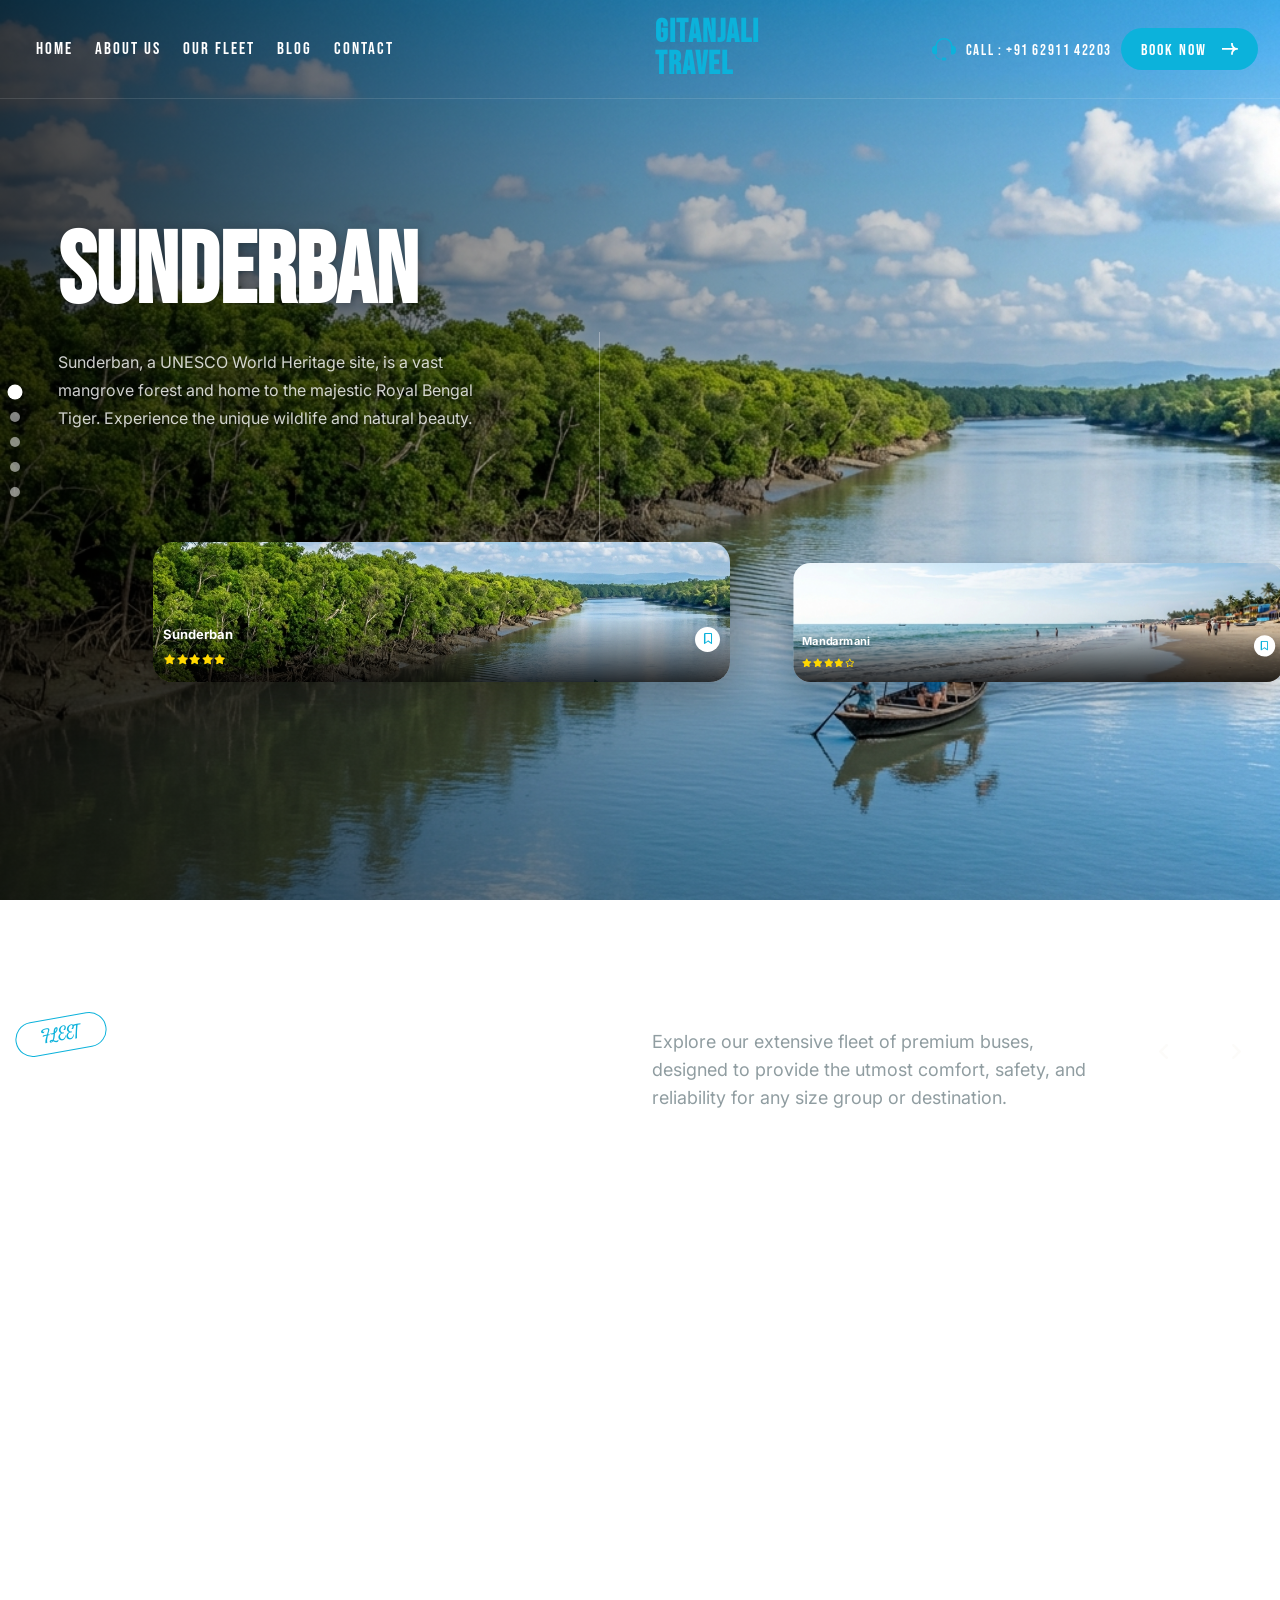
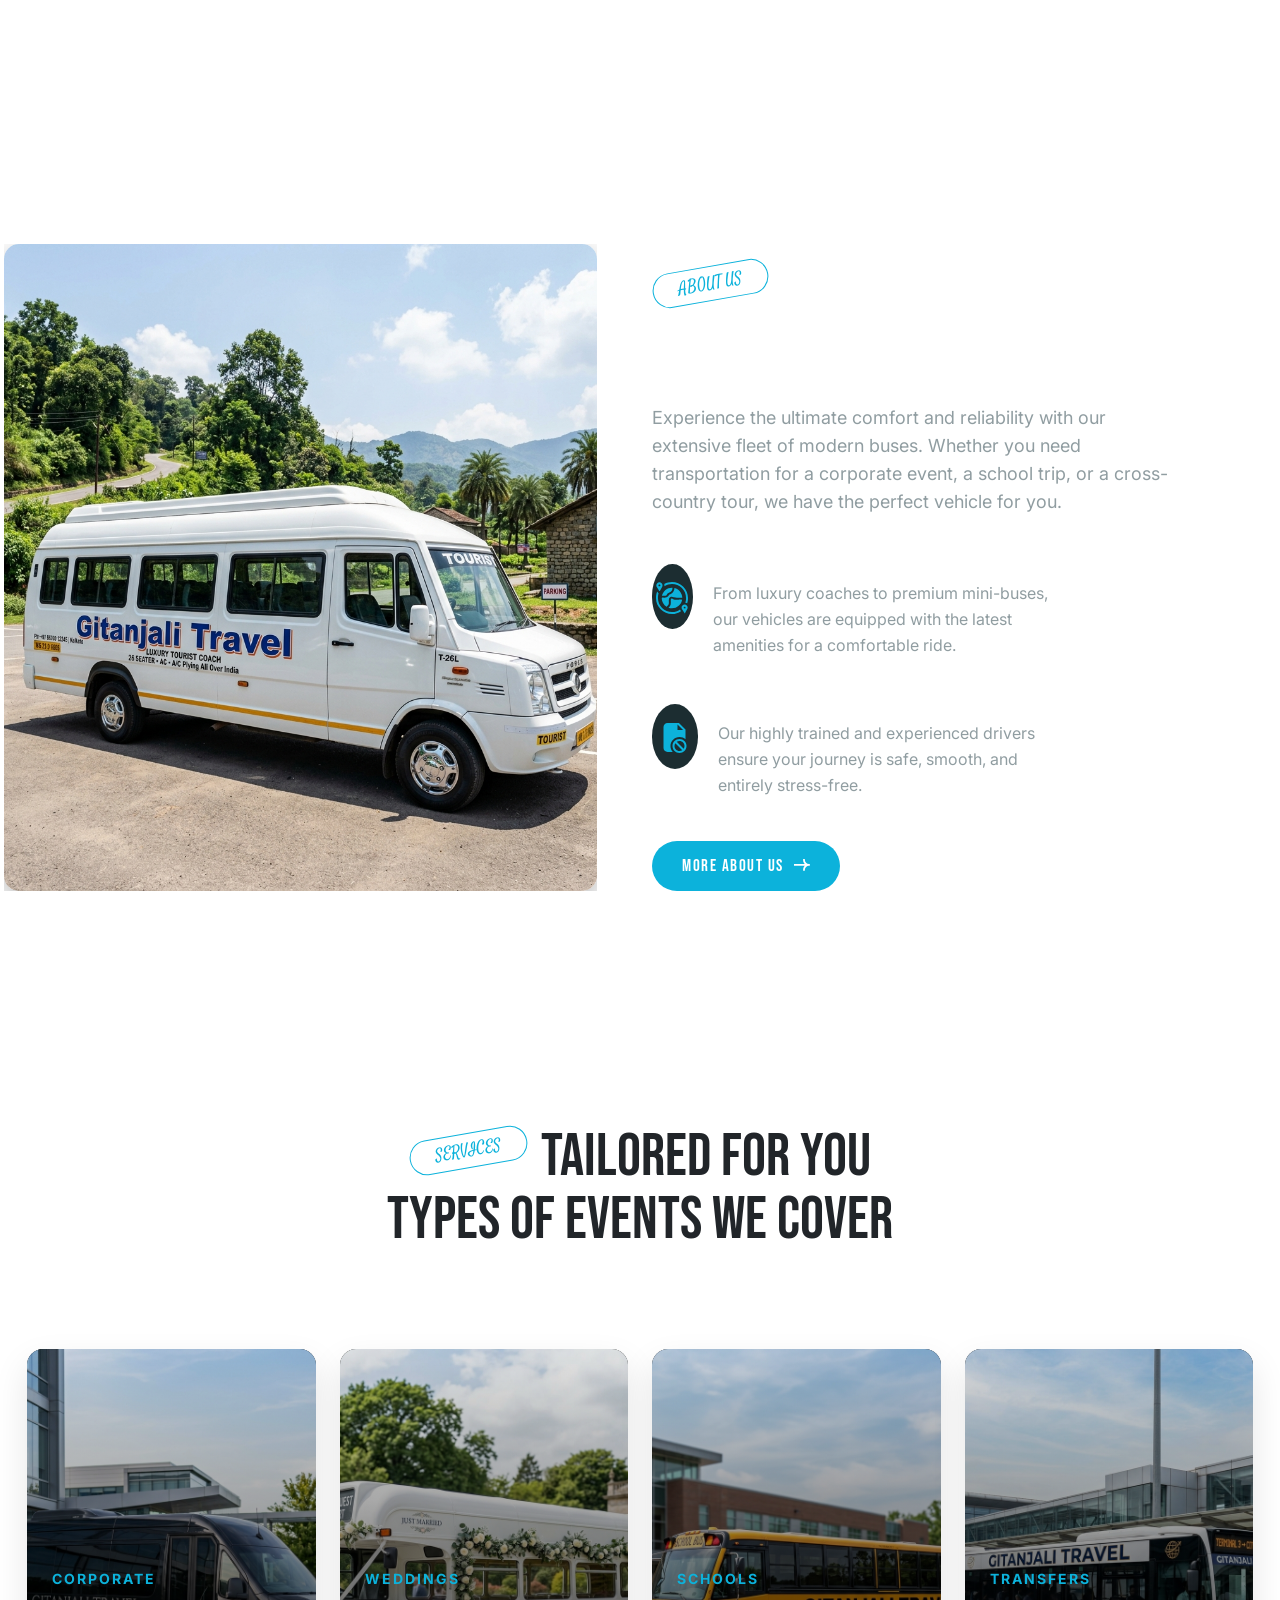
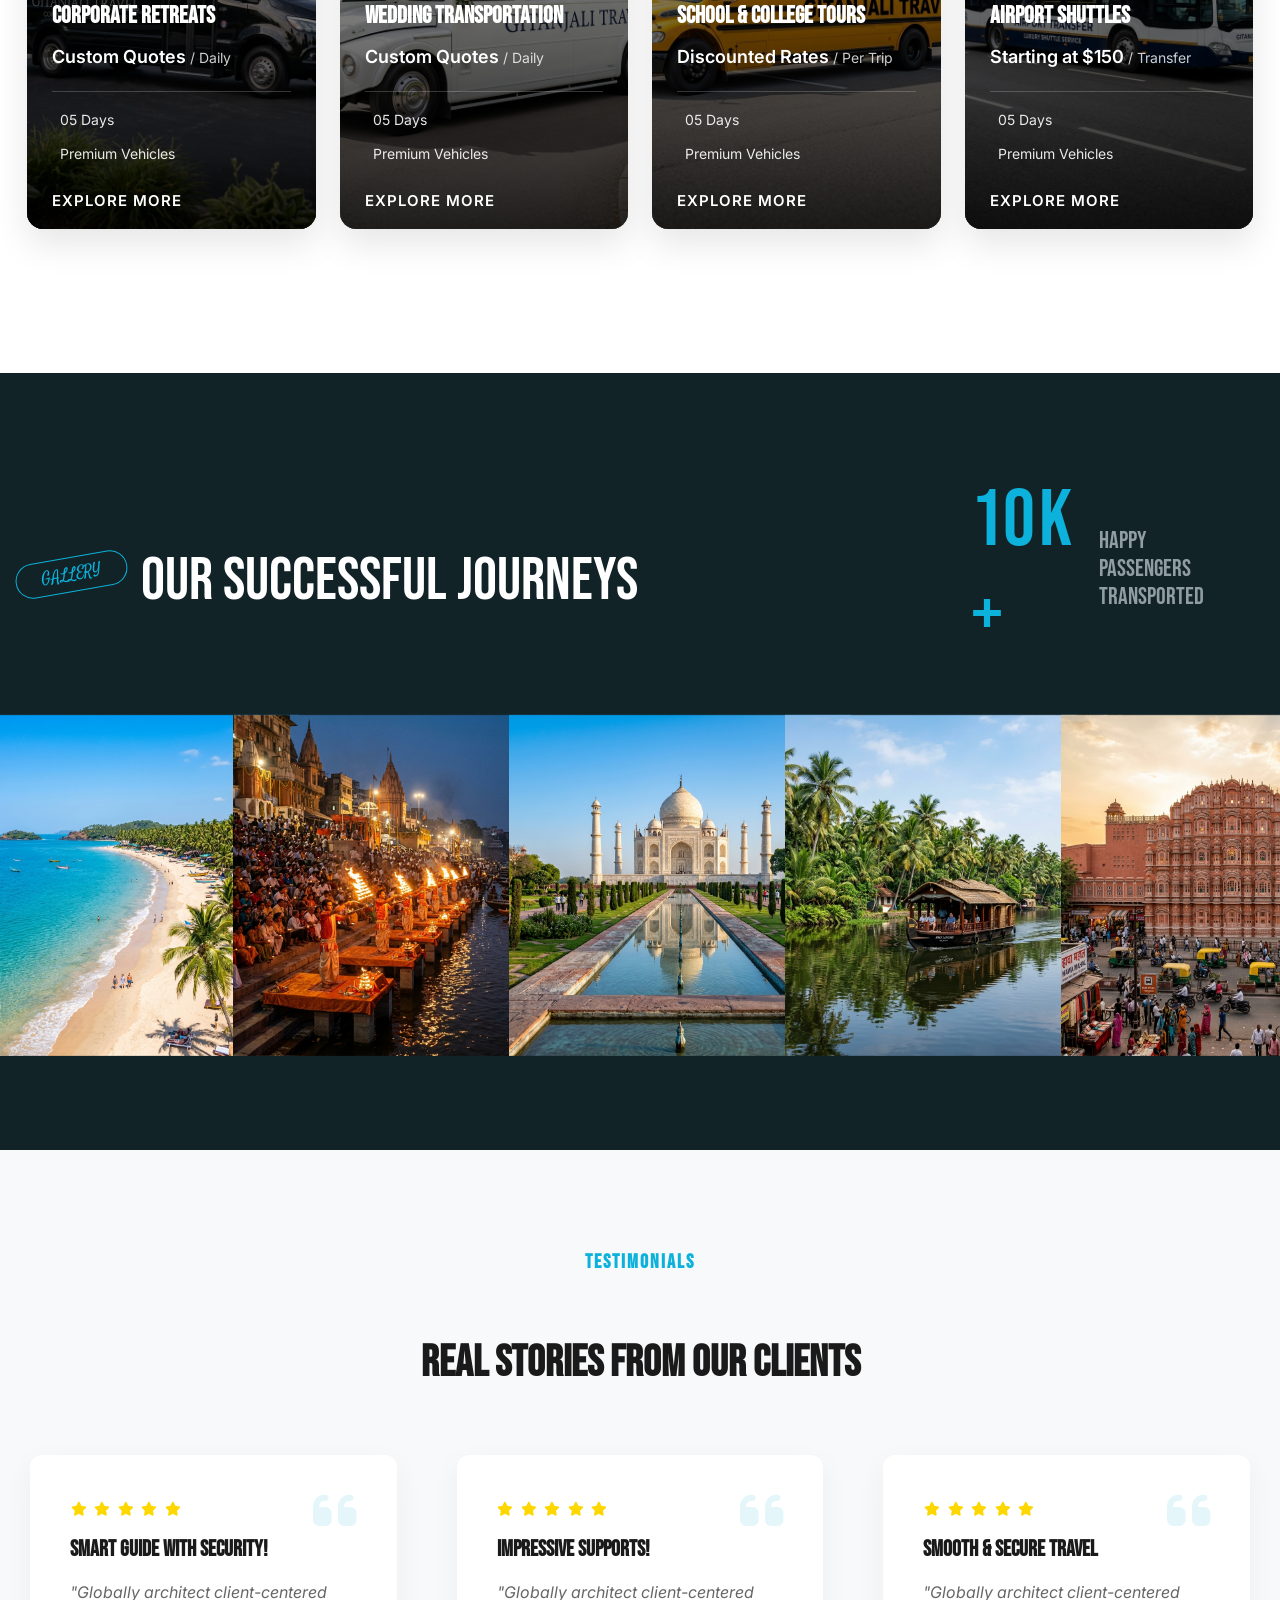
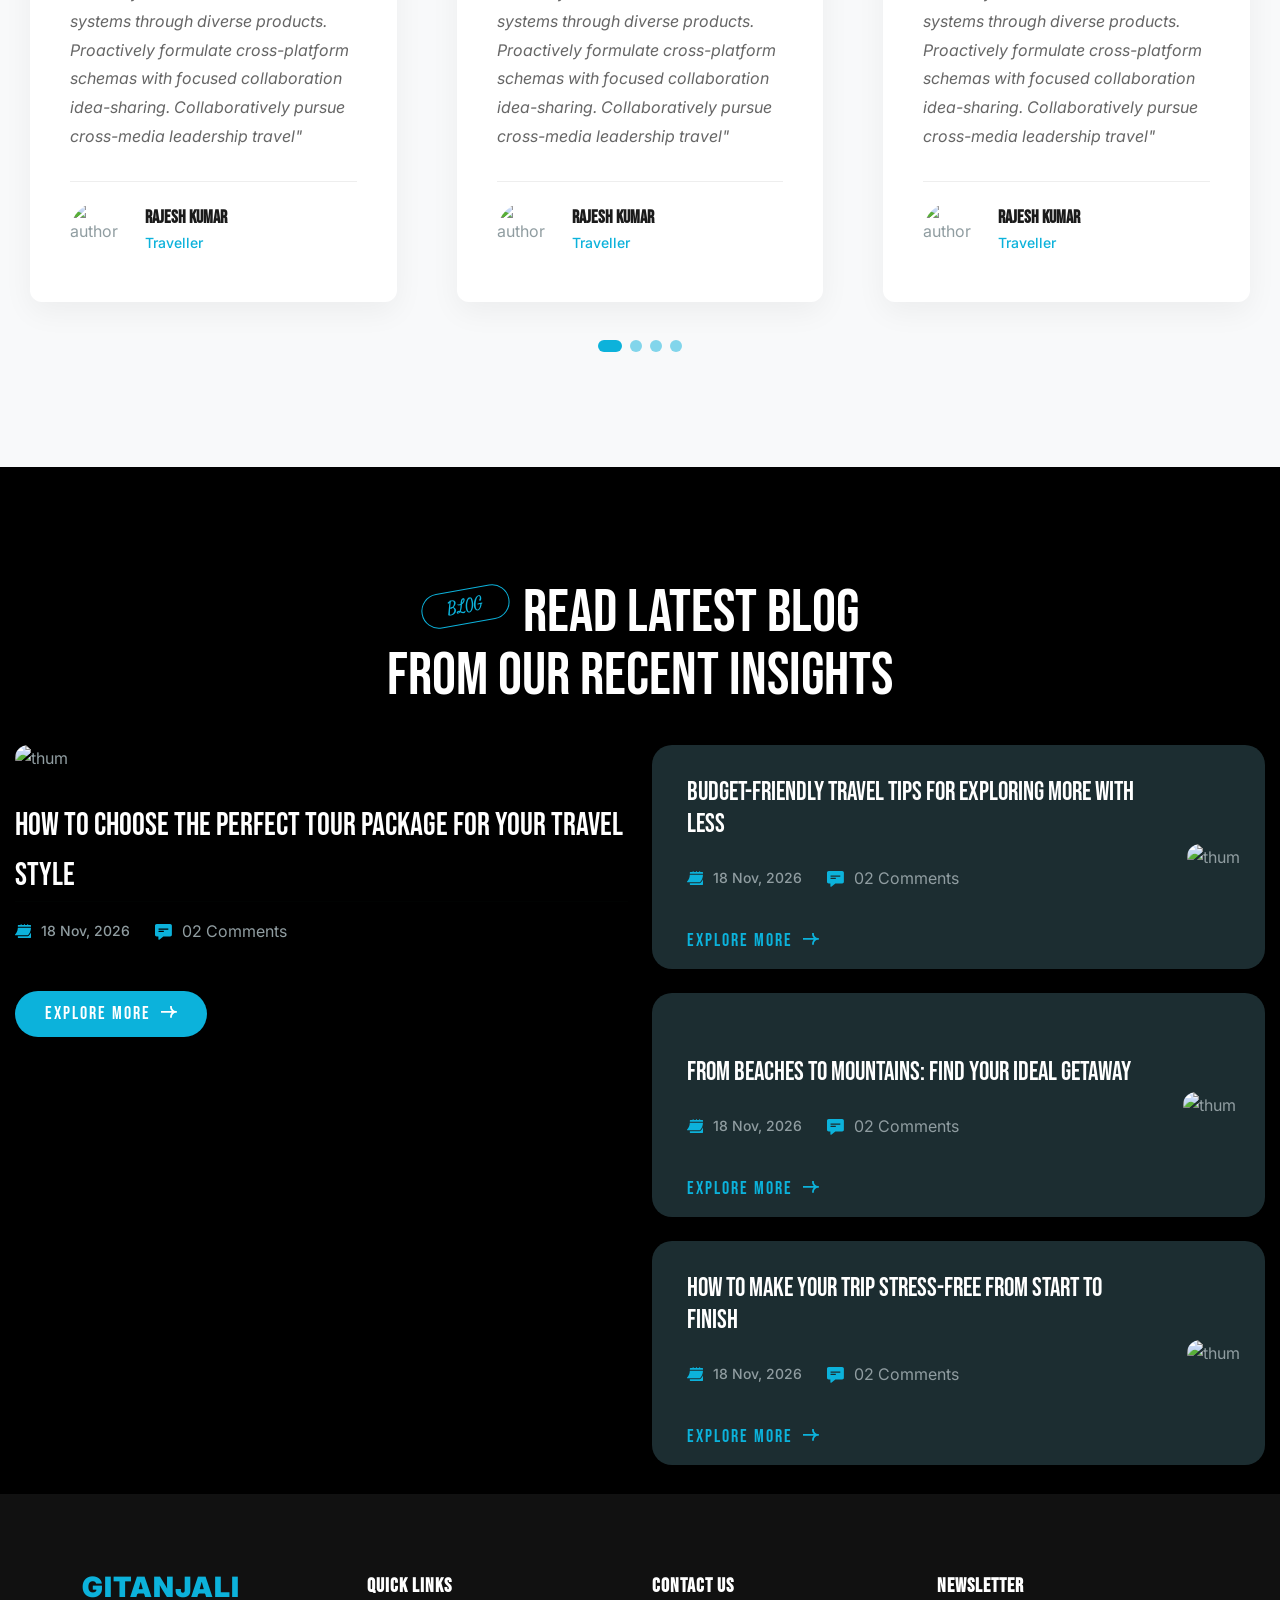
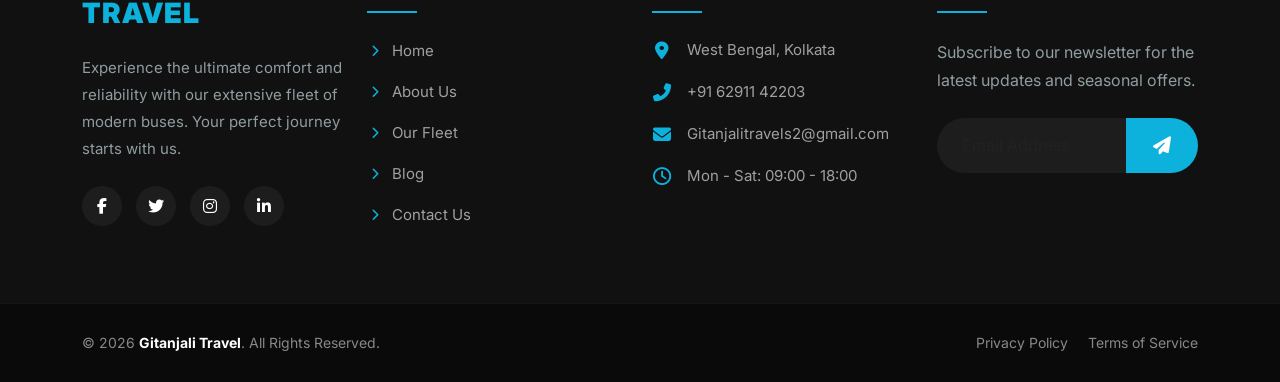
==== commit fd684ba6: "cahnges" ====
--- a/index.html
+++ b/index.html
@@ -312,7 +312,7 @@
                   <p class="text">
                     The argument in favor of using filler text goes something
                     like this: If you use real content in the Consulting
-                    Process, anytime you reach a review point youï¿½ll end up
+                    Process, anytime you reach a review point youÃƒÂ¯Ã‚Â¿Ã‚Â½ll end up
                     reviewing and negotiating the content itself and not the
                     design.
                   </p>
@@ -401,41 +401,32 @@
             <div class="swiper-pagination custom-hero-pagination"></div>
           </div>
 
-          <!-- Text Content -->
+                    <!-- Text Content -->
           <div
             class="hero-text-content col-lg-5 col-md-12 wow fadeInUp"
             data-wow-delay="0.3s"
           >
-            <h1 class="hero-dynamic-title">JAIPUR</h1>
+            <h1 class="hero-dynamic-title">SUNDERBAN</h1>
             <p class="hero-dynamic-desc">
-              Jaipur, the 'Pink City', is the capital of Rajasthan. It's known for its fascinating monuments, colorful markets, and rich history, including the majestic Amber Fort and Hawa Mahal.
+              Sunderban, a UNESCO World Heritage site, is a vast mangrove forest and home to the majestic Royal Bengal Tiger. Experience the unique wildlife and natural beauty.
             </p>
-            <div class="hero-btn mt-4 wow fadeInUp" data-wow-delay="0.4s">
-              <a href="contact.html"
-                >Explore
-                <i
-                  class="fas fa-arrow-right ml-2"
-                  style="font-size: 14px; margin-left: 8px"
-                ></i
-              ></a>
-            </div>
           </div>
 
           <!-- Carousel on the right -->
           <div class="hero-carousel-wrapper col-lg-6 offset-lg-1 col-md-12">
             <div class="swiper custom-hero-swiper">
               <div class="swiper-wrapper">
-                <!-- Slide 1 -->
+                <!-- Slide 1: Sunderban -->
                 <div
                   class="swiper-slide"
-                  data-bg="destinations1.jpg"
-                  data-title="JAIPUR"
-                  data-desc="Jaipur, the 'Pink City', is the capital of Rajasthan. It's known for its fascinating monuments, colorful markets, and rich history, including the majestic Amber Fort and Hawa Mahal."
+                  data-bg="sunderban_hero.jpg"
+                  data-title="SUNDERBAN"
+                  data-desc="Sunderban, a UNESCO World Heritage site, is a vast mangrove forest and home to the majestic Royal Bengal Tiger. Experience the unique wildlife and natural beauty."
                 >
                   <div class="hero-card">
-                    <img src="destinations1.jpg" alt="Jaipur" />
+                    <img src="sunderban_hero.jpg" alt="Sunderban" />
                     <div class="hero-card-content">
-                      <div class="hero-card-title">Jaipur, India</div>
+                      <div class="hero-card-title">Sunderban</div>
                       <div class="hero-card-rating">
                         <i class="fas fa-star"></i><i class="fas fa-star"></i
                         ><i class="fas fa-star"></i><i class="fas fa-star"></i
@@ -448,17 +439,17 @@
                   </div>
                 </div>
 
-                <!-- Slide 2 -->
+                <!-- Slide 2: Mandarmani -->
                 <div
                   class="swiper-slide"
-                  data-bg="destination2.jpg"
-                  data-title="AGRA"
-                  data-desc="Agra is home to the iconic Taj Mahal, a mausoleum built for the Mughal ruler Shah Jahan's wife. It is a masterpiece of architectural style in design and construction."
+                  data-bg="mandarmani_hero.jpg"
+                  data-title="MANDARMANI"
+                  data-desc="Mandarmani is a rapidly developing seaside resort village in West Bengal. It is known for its long, driveable beach and serene, calming atmosphere."
                 >
                   <div class="hero-card">
-                    <img src="destination2.jpg" alt="Agra" />
+                    <img src="mandarmani_hero.jpg" alt="Mandarmani" />
                     <div class="hero-card-content">
-                      <div class="hero-card-title">Agra, India</div>
+                      <div class="hero-card-title">Mandarmani</div>
                       <div class="hero-card-rating">
                         <i class="fas fa-star"></i><i class="fas fa-star"></i
                         ><i class="fas fa-star"></i><i class="fas fa-star"></i
@@ -471,21 +462,158 @@
                   </div>
                 </div>
 
-                <!-- Slide 3 -->
+                <!-- Slide 3: Ganga Sagar -->
+                <div
+                  class="swiper-slide"
+                  data-bg="destination3.jpg"
+                  data-title="GANGA SAGAR"
+                  data-desc="Ganga Sagar is an island in the Ganges delta, famous for the Kapil Muni Temple and the annual Makar Sankranti gathering of pilgrims."
+                >
+                  <div class="hero-card">
+                    <img src="destination3.jpg" alt="Ganga Sagar" />
+                    <div class="hero-card-content">
+                      <div class="hero-card-title">Ganga Sagar</div>
+                      <div class="hero-card-rating">
+                        <i class="fas fa-star"></i><i class="fas fa-star"></i
+                        ><i class="fas fa-star"></i><i class="fas fa-star"></i
+                        ><i class="fas fa-star-half-alt"></i>
+                      </div>
+                      <div class="hero-card-icon">
+                        <i class="far fa-bookmark"></i>
+                      </div>
+                    </div>
+                  </div>
+                </div>
+
+                <!-- Slide 4: Purulia -->
+                <div
+                  class="swiper-slide"
+                  data-bg="destination2.jpg"
+                  data-title="PURULIA"
+                  data-desc="Purulia is known for its scenic beauty, hills, and tribal culture. Explore the Ajodhya Hills, Joychandi Pahar, and witness the famous Chhau dance."
+                >
+                  <div class="hero-card">
+                    <img src="destination2.jpg" alt="Purulia" />
+                    <div class="hero-card-content">
+                      <div class="hero-card-title">Purulia</div>
+                      <div class="hero-card-rating">
+                        <i class="fas fa-star"></i><i class="fas fa-star"></i
+                        ><i class="fas fa-star"></i><i class="fas fa-star"></i
+                        ><i class="fas fa-star"></i>
+                      </div>
+                      <div class="hero-card-icon">
+                        <i class="far fa-bookmark"></i>
+                      </div>
+                    </div>
+                  </div>
+                </div>
+
+                <!-- Slide 5: Puri -->
+                <div
+                  class="swiper-slide"
+                  data-bg="destinations1.jpg"
+                  data-title="PURI"
+                  data-desc="Puri is a holy city famous for the 12th-century Jagannath Temple and its beautiful golden beaches. It is a major pilgrimage and holiday destination."
+                >
+                  <div class="hero-card">
+                    <img src="destinations1.jpg" alt="Puri" />
+                    <div class="hero-card-content">
+                      <div class="hero-card-title">Puri</div>
+                      <div class="hero-card-rating">
+                        <i class="fas fa-star"></i><i class="fas fa-star"></i
+                        ><i class="fas fa-star"></i><i class="fas fa-star"></i
+                        ><i class="fas fa-star"></i>
+                      </div>
+                      <div class="hero-card-icon">
+                        <i class="far fa-bookmark"></i>
+                      </div>
+                    </div>
+                  </div>
+
+                <!-- Slide 6: Digha -->
+                <div
+                  class="swiper-slide"
+                  data-bg="packageoneimage.jpg"
+                  data-title="DIGHA"
+                  data-desc="Digha is a popular seaside resort town in West Bengal. Known for its beautiful beaches, Casuarina plantations, and serene sunset views over the Bay of Bengal."
+                >
+                  <div class="hero-card">
+                    <img src="packageoneimage.jpg" alt="Digha" />
+                    <div class="hero-card-content">
+                      <div class="hero-card-title">Digha</div>
+                      <div class="hero-card-rating">
+                        <i class="fas fa-star"></i><i class="fas fa-star"></i
+                        ><i class="fas fa-star"></i><i class="fas fa-star"></i
+                        ><i class="fas fa-star"></i>
+                      </div>
+                      <div class="hero-card-icon">
+                        <i class="far fa-bookmark"></i>
+                      </div>
+                    </div>
+                  </div>
+                </div>
+
+                <!-- Slide 7: Bali -->
+                <div
+                  class="swiper-slide"
+                  data-bg="destinations1.jpg"
+                  data-title="BALI"
+                  data-desc="Bali is an Indonesian island known for its forested volcanic mountains, iconic rice paddies, beaches and coral reefs. Experience the rich culture and vibrant nightlife."
+                >
+                  <div class="hero-card">
+                    <img src="destinations1.jpg" alt="Bali" />
+                    <div class="hero-card-content">
+                      <div class="hero-card-title">Bali</div>
+                      <div class="hero-card-rating">
+                        <i class="fas fa-star"></i><i class="fas fa-star"></i
+                        ><i class="fas fa-star"></i><i class="fas fa-star"></i
+                        ><i class="fas fa-star"></i>
+                      </div>
+                      <div class="hero-card-icon">
+                        <i class="far fa-bookmark"></i>
+                      </div>
+                    </div>
+                  </div>
+                </div>
+
+                <!-- Slide 8: Kerala -->
                 <div
                   class="swiper-slide"
                   data-bg="destination3.jpg"
                   data-title="KERALA"
-                  data-desc="Kerala, a state on India's tropical Malabar Coast, is known for its palm-lined beaches and backwaters, a network of canals. Inland are the Western Ghats, mountains whose slopes support tea, coffee and spice plantations."
+                  data-desc="Kerala, known as God's Own Country, is famous for its serene backwaters, beautiful beaches, and lush green landscapes. Experience the tranquility of the backwaters in a houseboat."
                 >
                   <div class="hero-card">
                     <img src="destination3.jpg" alt="Kerala" />
                     <div class="hero-card-content">
-                      <div class="hero-card-title">Kerala, India</div>
+                      <div class="hero-card-title">Kerala</div>
                       <div class="hero-card-rating">
                         <i class="fas fa-star"></i><i class="fas fa-star"></i
                         ><i class="fas fa-star"></i><i class="fas fa-star"></i
-                        ><i class="fas fa-star-half-alt"></i>
+                        ><i class="fas fa-star"></i>
+                      </div>
+                      <div class="hero-card-icon">
+                        <i class="far fa-bookmark"></i>
+                      </div>
+                    </div>
+                  </div>
+                </div>
+
+                <!-- Slide 9: Jaipur -->
+                <div
+                  class="swiper-slide"
+                  data-bg="hero-bg.png"
+                  data-title="JAIPUR"
+                  data-desc="Jaipur, the 'Pink City', is the capital of Rajasthan. It's known for its fascinating monuments, colorful markets, and rich history, including the majestic Amber Fort."
+                >
+                  <div class="hero-card">
+                    <img src="hero-bg.png" alt="Jaipur" />
+                    <div class="hero-card-content">
+                      <div class="hero-card-title">Jaipur</div>
+                      <div class="hero-card-rating">
+                        <i class="fas fa-star"></i><i class="fas fa-star"></i
+                        ><i class="fas fa-star"></i><i class="fas fa-star"></i
+                        ><i class="fas fa-star"></i>
                       </div>
                       <div class="hero-card-icon">
                         <i class="far fa-bookmark"></i>
@@ -537,14 +665,13 @@
                     <div class="destination-single-box wow fadeInUp">
                       <div class="destination-thumb">
                         <figure class="reveal image-anime">
-                          <img src="luxury_coach.png" alt="" />
+                          <img src="13_seater_traveller.png" alt="" />
                         </figure>
                       </div>
                       <div class="destination-content">
                         <h1>
-                          <a href="tour-details.html">Luxury Coach Bus</a>
+                          <a href="tour-details.html">13 Seater Bus</a>
                         </h1>
-                        <p>56 Seats â€¢ WiFi &amp; Restroom</p>
                       </div>
                     </div>
                   </div>
@@ -555,14 +682,13 @@
                     >
                       <div class="destination-thumb">
                         <figure class="reveal image-anime">
-                          <img src="mini_bus.png" alt="" />
+                          <img src="15_seater_traveller.png" alt="" />
                         </figure>
                       </div>
                       <div class="destination-content">
                         <h1>
-                          <a href="tour-details.html">Premium Mini Bus</a>
+                          <a href="tour-details.html">15 Seater Bus</a>
                         </h1>
-                        <p>24 Seats â€¢ Leather Interior</p>
                       </div>
                     </div>
                   </div>
@@ -573,38 +699,33 @@
                     >
                       <div class="destination-thumb">
                         <figure class="reveal image-anime">
-                          <img src="party_bus.png" alt="" />
+                          <img src="17_seater_traveller.png" alt="" />
                         </figure>
                       </div>
                       <div class="destination-content">
                         <h1>
-                          <a href="tour-details.html">Executive Party Bus</a>
+                          <a href="tour-details.html">17 Seater Bus</a>
                         </h1>
-                        <p>20 Seats â€¢ Surround Sound</p>
                       </div>
                     </div>
                   </div>
                   <div class="swiper-slide">
                     <div
                       class="destination-single-box wow fadeInUp"
-                      data-wow-delay="400ms"
+                      data-wow-delay="500ms"
                     >
                       <div class="destination-thumb">
                         <figure class="reveal image-anime">
-                          <img src="double_decker.png" alt="" />
+                          <img src="26_seater_traveller.png" alt="" />
                         </figure>
                       </div>
                       <div class="destination-content">
                         <h1>
-                          <a href="tour-details.html"
-                            >Double Decker Tourist Bus</a
-                          >
+                          <a href="tour-details.html">26 Seater Bus</a>
                         </h1>
-                        <p>72 Seats â€¢ Open Top Deck</p>
                       </div>
                     </div>
                   </div>
-
                   <div class="swiper-slide">
                     <div
                       class="destination-single-box wow fadeInUp"
@@ -612,14 +733,30 @@
                     >
                       <div class="destination-thumb">
                         <figure class="reveal image-anime">
-                          <img src="mini_bus.png" alt="" />
+                          <img src="32_seater_traveller.png" alt="" />
                         </figure>
                       </div>
                       <div class="destination-content">
                         <h1>
-                          <a href="tour-details.html">Luxury Coach Bus</a>
+                          <a href="tour-details.html">32 Seater Bus</a>
                         </h1>
-                        <p>56 Seats â€¢ WiFi &amp; Restroom</p>
+                      </div>
+                    </div>
+                  </div>
+                  <div class="swiper-slide">
+                    <div
+                      class="destination-single-box wow fadeInUp"
+                      data-wow-delay="700ms"
+                    >
+                      <div class="destination-thumb">
+                        <figure class="reveal image-anime">
+                          <img src="39_seater_traveller.png" alt="" />
+                        </figure>
+                      </div>
+                      <div class="destination-content">
+                        <h1>
+                          <a href="tour-details.html">39 Seater Bus</a>
+                        </h1>
                       </div>
                     </div>
                   </div>
@@ -667,7 +804,7 @@
                 style="width: 100%; height: 100%"
               >
                 <img
-                  src="touring_bus.png"
+                  src="26_seater_traveller.png"
                   alt="Touring Bus"
                   style="
                     width: 100%;
@@ -1803,3 +1940,8 @@
     <script src="assets/js/banner-slider.js"></script>
   </body>
 </html>
+
+
+
+
+
--- a/assets/css/custom.css
+++ b/assets/css/custom.css
@@ -1,4 +1,4 @@
-/*
+﻿/*
 
   font-family: "Red Hat Display", sans-serif;
   font-family: "Inter", sans-serif;
@@ -633,10 +633,7 @@
     z-index: -1;
 }
 
-.hero-text-content {
-    color: #fff;
-    padding-left: 20px;
-}
+.hero-text-content { color: #fff; padding-left: 20px; padding-bottom: 220px; }
 
 .hero-dynamic-title {
     font-size: 100px;
@@ -675,15 +672,7 @@
     color: var(--primary-color);
 }
 
-.hero-carousel-wrapper {
-    position: absolute;
-    right: 0;
-    bottom: 0;
-    width: 500px;
-    max-width: 100vw;
-    padding: 0;
-    z-index: 10;
-}
+.hero-carousel-wrapper { position: absolute; bottom: 0; left: 0; width: 100%; padding: 0 15px; z-index: 10; }
 
 .custom-hero-swiper {
     width: 100%;
@@ -791,24 +780,46 @@
     display: none;
 }
 
-/* Responsive adjustments for mobile */
+/* Mobile responsive adjustments */
 @media (max-width: 991px) {
     .hero-carousel-wrapper {
         width: 100%;
         position: absolute;
-        bottom: 0;
+        bottom: 10px;
         left: 0;
         right: 0;
-        padding: 10px 15px;
+        padding: 0 15px;
+    }
+
+    .custom-hero-swiper .swiper-slide {
+        width: 140px;
+        height: 100px;
+        border-radius: 10px;
+    }
+
+    .hero-card-content {
+        padding: 5px;
+    }
+
+    .hero-card-title {
+        font-size: 10px;
+        margin-bottom: 2px;
     }
     
-    .hero-text-content {
-        padding-bottom: 220px;
-        text-align: center;
+    .hero-card-rating {
+        font-size: 8px;
     }
     
-    .hero-btn {
-        display: flex;
-        justify-content: center;
+    .hero-card-icon {
+        top: 5px;
+        right: 5px;
+        width: 20px;
+        height: 20px;
+        font-size: 9px;
     }
-}
+
+    .hero-text-content {
+        padding-bottom: 120px;
+    }
+}
+
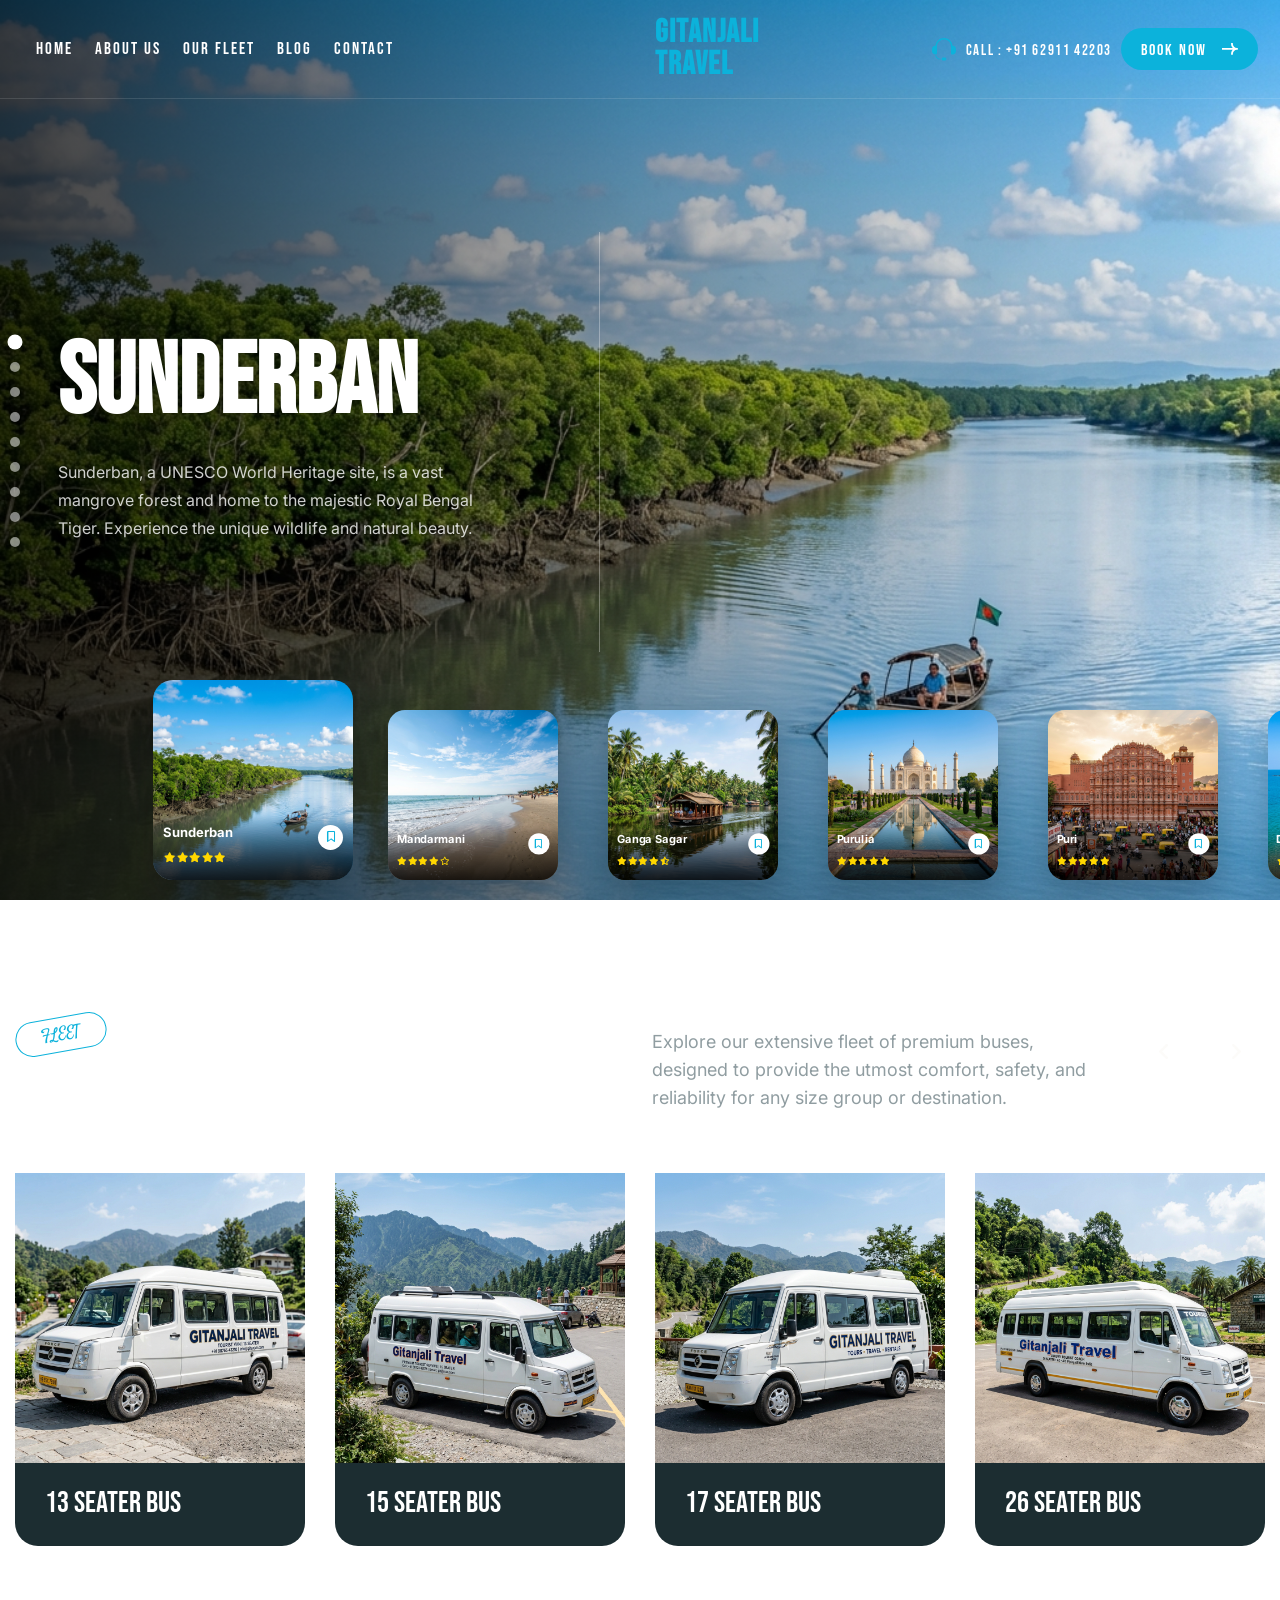
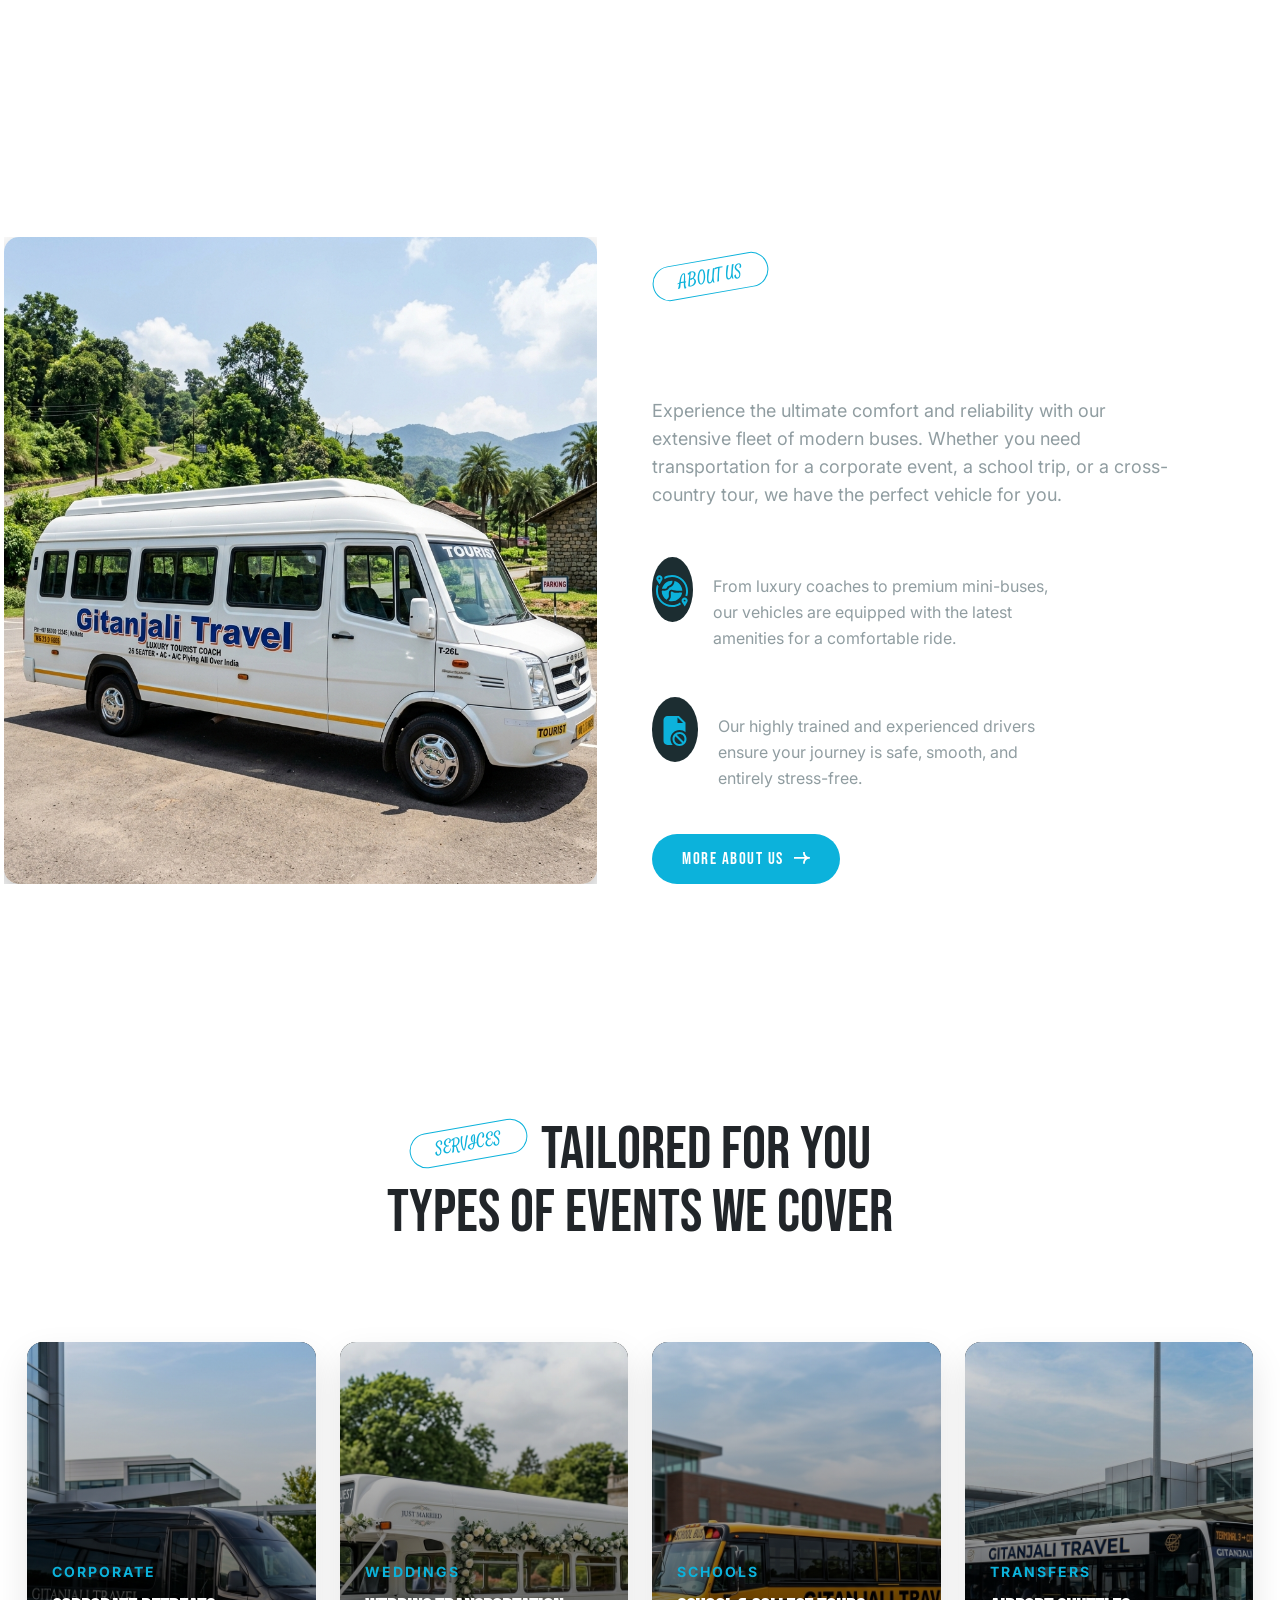
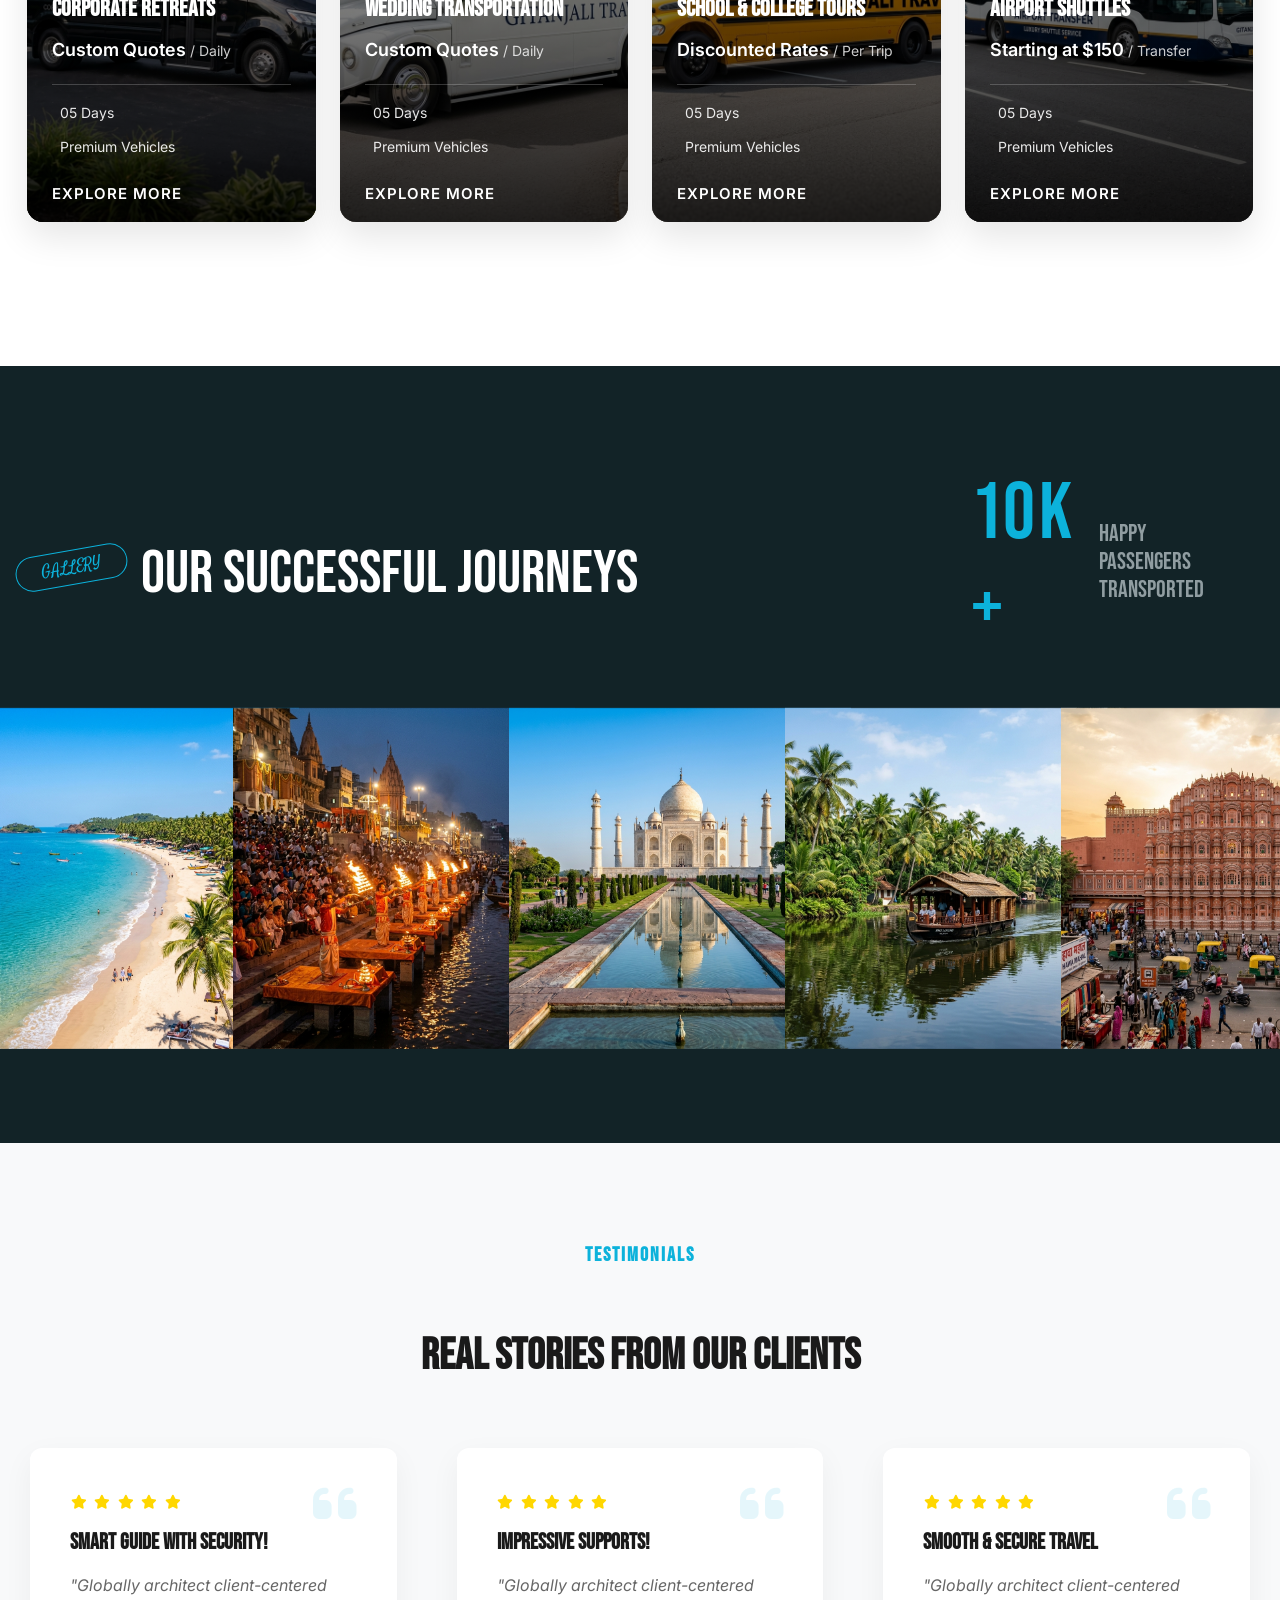
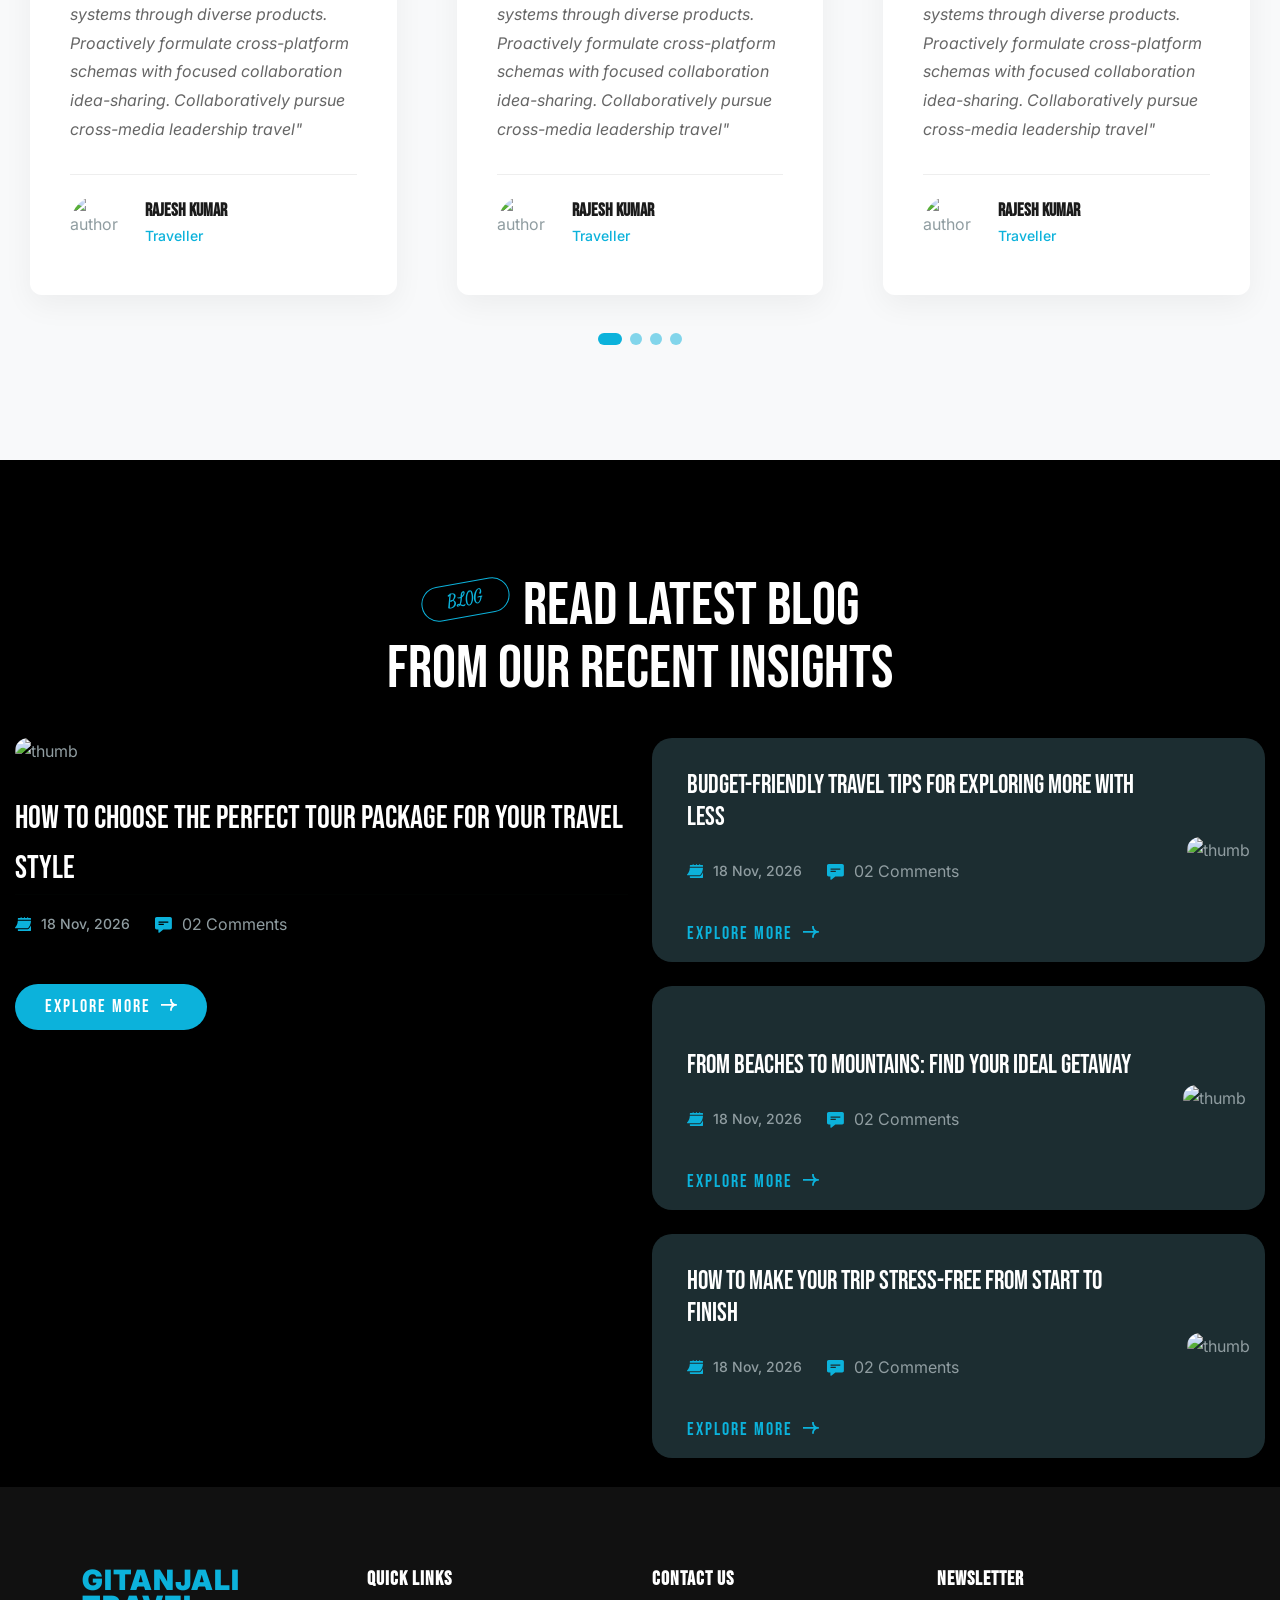
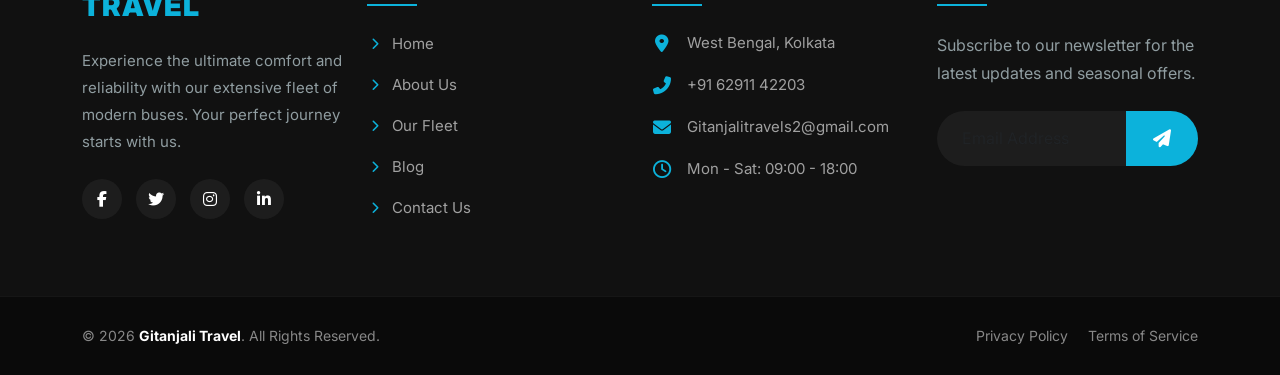
==== commit fdd2c850: "changes" ====
--- a/index.html
+++ b/index.html
@@ -394,7 +394,7 @@
         style="background-image: url(&quot;destinations1.jpg&quot;); opacity: 0"
       ></div>
       <div class="custom-hero-overlay"></div>
-      <div class="auto-container w-100">
+      <div class="auto-container w-100 h-100">
         <div class="row align-items-center h-100 position-relative">
           <!-- Pagination / Timeline on the left -->
           <div class="hero-pagination-container">
@@ -529,6 +529,7 @@
                       </div>
                     </div>
                   </div>
+                </div>
 
                 <!-- Slide 6: Digha -->
                 <div
@@ -556,12 +557,12 @@
                 <!-- Slide 7: Bali -->
                 <div
                   class="swiper-slide"
-                  data-bg="destinations1.jpg"
+                  data-bg="bali.png"
                   data-title="BALI"
                   data-desc="Bali is an Indonesian island known for its forested volcanic mountains, iconic rice paddies, beaches and coral reefs. Experience the rich culture and vibrant nightlife."
                 >
                   <div class="hero-card">
-                    <img src="destinations1.jpg" alt="Bali" />
+                    <img src="bali.png" alt="Bali" />
                     <div class="hero-card-content">
                       <div class="hero-card-title">Bali</div>
                       <div class="hero-card-rating">
@@ -579,12 +580,12 @@
                 <!-- Slide 8: Kerala -->
                 <div
                   class="swiper-slide"
-                  data-bg="destination3.jpg"
+                  data-bg="kerala.png"
                   data-title="KERALA"
                   data-desc="Kerala, known as God's Own Country, is famous for its serene backwaters, beautiful beaches, and lush green landscapes. Experience the tranquility of the backwaters in a houseboat."
                 >
                   <div class="hero-card">
-                    <img src="destination3.jpg" alt="Kerala" />
+                    <img src="kerala.png" alt="Kerala" />
                     <div class="hero-card-content">
                       <div class="hero-card-title">Kerala</div>
                       <div class="hero-card-rating">
@@ -602,12 +603,12 @@
                 <!-- Slide 9: Jaipur -->
                 <div
                   class="swiper-slide"
-                  data-bg="hero-bg.png"
+                  data-bg="jaipur.png"
                   data-title="JAIPUR"
                   data-desc="Jaipur, the 'Pink City', is the capital of Rajasthan. It's known for its fascinating monuments, colorful markets, and rich history, including the majestic Amber Fort."
                 >
                   <div class="hero-card">
-                    <img src="hero-bg.png" alt="Jaipur" />
+                    <img src="jaipur.png" alt="Jaipur" />
                     <div class="hero-card-content">
                       <div class="hero-card-title">Jaipur</div>
                       <div class="hero-card-rating">
@@ -665,12 +666,14 @@
                     <div class="destination-single-box wow fadeInUp">
                       <div class="destination-thumb">
                         <figure class="reveal image-anime">
-                          <img src="13_seater_traveller.png" alt="" />
+                          <a href="fleet.html">
+                            <img src="13_seater_traveller.png" alt="" />
+                          </a>
                         </figure>
                       </div>
                       <div class="destination-content">
                         <h1>
-                          <a href="tour-details.html">13 Seater Bus</a>
+                          <a href="fleet.html">13 Seater Bus</a>
                         </h1>
                       </div>
                     </div>
@@ -682,12 +685,14 @@
                     >
                       <div class="destination-thumb">
                         <figure class="reveal image-anime">
-                          <img src="15_seater_traveller.png" alt="" />
+                          <a href="fleet.html">
+                            <img src="15_seater_traveller.png" alt="" />
+                          </a>
                         </figure>
                       </div>
                       <div class="destination-content">
                         <h1>
-                          <a href="tour-details.html">15 Seater Bus</a>
+                          <a href="fleet.html">15 Seater Bus</a>
                         </h1>
                       </div>
                     </div>
@@ -699,12 +704,14 @@
                     >
                       <div class="destination-thumb">
                         <figure class="reveal image-anime">
-                          <img src="17_seater_traveller.png" alt="" />
+                          <a href="fleet.html">
+                            <img src="17_seater_traveller.png" alt="" />
+                          </a>
                         </figure>
                       </div>
                       <div class="destination-content">
                         <h1>
-                          <a href="tour-details.html">17 Seater Bus</a>
+                          <a href="fleet.html">17 Seater Bus</a>
                         </h1>
                       </div>
                     </div>
@@ -716,12 +723,14 @@
                     >
                       <div class="destination-thumb">
                         <figure class="reveal image-anime">
-                          <img src="26_seater_traveller.png" alt="" />
+                          <a href="fleet.html">
+                            <img src="26_seater_traveller.png" alt="" />
+                          </a>
                         </figure>
                       </div>
                       <div class="destination-content">
                         <h1>
-                          <a href="tour-details.html">26 Seater Bus</a>
+                          <a href="fleet.html">26 Seater Bus</a>
                         </h1>
                       </div>
                     </div>
@@ -733,12 +742,14 @@
                     >
                       <div class="destination-thumb">
                         <figure class="reveal image-anime">
-                          <img src="32_seater_traveller.png" alt="" />
+                          <a href="fleet.html">
+                            <img src="32_seater_traveller.png" alt="" />
+                          </a>
                         </figure>
                       </div>
                       <div class="destination-content">
                         <h1>
-                          <a href="tour-details.html">32 Seater Bus</a>
+                          <a href="fleet.html">32 Seater Bus</a>
                         </h1>
                       </div>
                     </div>
@@ -750,12 +761,14 @@
                     >
                       <div class="destination-thumb">
                         <figure class="reveal image-anime">
-                          <img src="39_seater_traveller.png" alt="" />
+                          <a href="fleet.html">
+                            <img src="39_seater_traveller.png" alt="" />
+                          </a>
                         </figure>
                       </div>
                       <div class="destination-content">
                         <h1>
-                          <a href="tour-details.html">39 Seater Bus</a>
+                          <a href="fleet.html">39 Seater Bus</a>
                         </h1>
                       </div>
                     </div>
--- a/assets/css/custom.css
+++ b/assets/css/custom.css
@@ -1,108 +1,106 @@
-﻿/*
+/*
 
   font-family: "Red Hat Display", sans-serif;
   font-family: "Inter", sans-serif;
 */
 
-@import url('https://fonts.googleapis.com/css2?family=Bebas+Neue&family=Inter:ital,opsz,wght@0,14..32,100..900;1,14..32,100..900&family=Satisfy&display=swap');
-
+@import url("https://fonts.googleapis.com/css2?family=Bebas+Neue&family=Inter:ital,opsz,wght@0,14..32,100..900;1,14..32,100..900&family=Satisfy&display=swap");
 
 /*----------  Body CSS  ----------*/
 :root {
-    --color-white: #fff;
-    --color-btn: #0CB2DB;
-    --color-btn1: #1C2D31;
-
-    --text-color: #909DA1;
-    --primary-color: #0CB2DB;
-    --title-color: #fff;
-    --color-black1: #1E1E1E;
-
-    --color-border: rgb(10 10 10 / 10%);
-    --color-border1: rgb(10 10 10 / 40%);
-    --color-border2: rgb(255 255 255 / 10%);
-    --color-white-op5: rgb(255 255 255 / 5%);
-    --color-white-op16: rgb(255 255 255 / 16%);
-    --color-white-op20: rgb(255 255 255 / 20%);
-    --color-white-op50: rgb(255 255 255 / 50%);
-    --color-white-op60: rgb(255 255 255 / 60%);
-    --color-white-op70: rgb(255 255 255 / 70%);
-    --color-white-op80: rgb(255 255 255 / 80%);
-    --transition: 500ms ease-in-out;
-    --font-weight-normal: 400;
-    --font-weight-bold: 700;
-    --font-weight-semibold: 600;
-    --font-weight-medium: 500;
-
-
-
-    /* background color */
-    --theme-bg-color: #1C2D31;
-    --theme-bg-color2: #122327;
-    --theme-bg-color3: #D6EEF3;
-    --theme-bg-color4: #EDF5F6;
-    --theme-bg-color5: #20353B;
-
-    --color-gradient-1: linear-gradient(180deg, #212121 0%, #171717 100%);
-    --border-grdient-1: linear-gradient(180deg, rgba(255, 255, 255, 0) 0%, rgba(255, 255, 255, 0.08) 100%);
-
-
-    /* Font Family */
-    --text-font: "Inter", sans-serif;
-    --title-font: "Bebas Neue", sans-serif;
-    --style-font: "Satisfy", sans-serif;
-
-    /* Font Family */
-    --container-width: 1470px;
-
-    /* light color */
-    --color-white2: #EDF5F6;
-    --title-color2: #122327;
-
-}
-
+  --color-white: #fff;
+  --color-btn: #0cb2db;
+  --color-btn1: #1c2d31;
+
+  --text-color: #909da1;
+  --primary-color: #0cb2db;
+  --title-color: #fff;
+  --color-black1: #1e1e1e;
+
+  --color-border: rgb(10 10 10 / 10%);
+  --color-border1: rgb(10 10 10 / 40%);
+  --color-border2: rgb(255 255 255 / 10%);
+  --color-white-op5: rgb(255 255 255 / 5%);
+  --color-white-op16: rgb(255 255 255 / 16%);
+  --color-white-op20: rgb(255 255 255 / 20%);
+  --color-white-op50: rgb(255 255 255 / 50%);
+  --color-white-op60: rgb(255 255 255 / 60%);
+  --color-white-op70: rgb(255 255 255 / 70%);
+  --color-white-op80: rgb(255 255 255 / 80%);
+  --transition: 500ms ease-in-out;
+  --font-weight-normal: 400;
+  --font-weight-bold: 700;
+  --font-weight-semibold: 600;
+  --font-weight-medium: 500;
+
+  /* background color */
+  --theme-bg-color: #1c2d31;
+  --theme-bg-color2: #122327;
+  --theme-bg-color3: #d6eef3;
+  --theme-bg-color4: #edf5f6;
+  --theme-bg-color5: #20353b;
+
+  --color-gradient-1: linear-gradient(180deg, #212121 0%, #171717 100%);
+  --border-grdient-1: linear-gradient(
+    180deg,
+    rgba(255, 255, 255, 0) 0%,
+    rgba(255, 255, 255, 0.08) 100%
+  );
+
+  /* Font Family */
+  --text-font: "Inter", sans-serif;
+  --title-font: "Bebas Neue", sans-serif;
+  --style-font: "Satisfy", sans-serif;
+
+  /* Font Family */
+  --container-width: 1470px;
+
+  /* light color */
+  --color-white2: #edf5f6;
+  --title-color2: #122327;
+}
 
 html,
 body {
-    overflow-x: hidden;
-    width: 100%;
-    overflow-x: clip;
+  overflow-x: hidden;
+  width: 100%;
+  overflow-x: clip;
 }
 
 ::-webkit-scrollbar-track {
-    background-color: var(--title-color);
-    border-left: 1px solid var(--title-color);
+  background-color: var(--title-color);
+  border-left: 1px solid var(--title-color);
 }
 
 ::-webkit-scrollbar {
-    width: 7px;
-    background-color: var(--title-color);
+  width: 7px;
+  background-color: var(--title-color);
 }
 
 ::-webkit-scrollbar-thumb {
-    background: var(--primary-color);
+  background: var(--primary-color);
 }
 
 :root {
-    --natural: #fff;
+  --natural: #fff;
 }
 
 body {
-    font-size: 16px;
-    line-height: 26px;
-    color: var(--text-color);
-    font-weight: 400;
-    font-family: var(--text-font);
-    margin: 0;
+  font-size: 16px;
+  line-height: 26px;
+  color: var(--text-color);
+  font-weight: 400;
+  font-family: var(--text-font);
+  margin: 0;
 }
 
 p {
-    font-size: 16px;
-    line-height: 28px;
-    color: var(--text-color);
-    font-weight: 400;
-    font-family: var(--text-font);
-    margin: 0;
+  font-size: 16px;
+  line-height: 28px;
+  color: var(--text-color);
+  font-weight: 400;
+  font-family: var(--text-font);
+  margin: 0;
 }
 
 h1,
@@ -111,93 +109,92 @@
 h4,
 h5,
 h6 {
-    font-size: 80px;
-    line-height: 1.2;
-    color: var(--title-color);
-    font-weight: 800;
-    font-family: var(--title-font);
-    font-style: normal;
-    -webkit-transition: .5s;
-    transition: .5s;
-    margin: 0;
+  font-size: 80px;
+  line-height: 1.2;
+  color: var(--title-color);
+  font-weight: 800;
+  font-family: var(--title-font);
+  font-style: normal;
+  -webkit-transition: 0.5s;
+  transition: 0.5s;
+  margin: 0;
 }
 
 h1 {
-    font-size: 80px;
+  font-size: 80px;
 }
 
 h2 {
-    font-size: 35px;
-
+  font-size: 35px;
 }
 
 h3 {
-    font-size: 30px;
+  font-size: 30px;
 }
 
 h4 {
-    font-size: 24px;
+  font-size: 24px;
 }
 
 h5 {
-    font-size: 20px;
+  font-size: 20px;
 }
 
 h6 {
-    font-size: 18px;
+  font-size: 18px;
 }
 
 .align-items-center {
-    -ms-flex-align: center !important;
-    align-items: center !important;
+  -ms-flex-align: center !important;
+  align-items: center !important;
 }
 
 .d-flex {
-    display: -ms-flexbox !important;
-    display: flex !important;
+  display: -ms-flexbox !important;
+  display: flex !important;
 }
 
 a {
-    text-decoration: none;
-    -webkit-transition: all 0.3s ease-out 0s;
-    transition: all 0.3s ease-out 0s;
-    color: var(--text-color);
+  text-decoration: none;
+  -webkit-transition: all 0.3s ease-out 0s;
+  transition: all 0.3s ease-out 0s;
+  color: var(--text-color);
 }
 
 .uppercase {
-    text-transform: uppercase;
+  text-transform: uppercase;
 }
 
 .capitalize {
-    text-transform: capitalize;
+  text-transform: capitalize;
 }
 
 .text-right {
-    text-align: right;
+  text-align: right;
 }
 
 .text-white {
-    color: var(--color-white)
+  color: var(--color-white);
 }
 
 a:focus,
 .btn:focus {
-    text-decoration: none;
-    outline: none;
+  text-decoration: none;
+  outline: none;
 }
 
 a:focus,
 a:hover {
-    text-decoration: none;
-    text-decoration: none;
+  text-decoration: none;
+  text-decoration: none;
 }
 
 .uppercase {
-    text-transform: uppercase;
+  text-transform: uppercase;
 }
 
 .capitalize {
-    text-transform: capitalize;
+  text-transform: capitalize;
 }
 
 h1 a,
@@ -206,36 +203,36 @@
 h4 a,
 h5 a,
 h6 a {
-    color: inherit;
-    -webkit-transition: .5s;
-    transition: .5s;
+  color: inherit;
+  -webkit-transition: 0.5s;
+  transition: 0.5s;
 }
 
 ul {
-    margin: 0px;
-    padding: 0px;
+  margin: 0px;
+  padding: 0px;
 }
 
 ul li {
-    list-style: none;
+  list-style: none;
 }
 
 input:focus,
 button:focus {
-    border-color: none;
-    outline-color: none;
-    border: 1px solid none;
+  border-color: none;
+  outline-color: none;
+  border: 1px solid none;
 }
 
 textarea:focus {
-    border-color: var(--text-color);
-    outline-color: var(--title-color);
+  border-color: var(--text-color);
+  outline-color: var(--title-color);
 }
 
 label {
-    cursor: pointer;
-    font-size: 14px;
-    font-weight: 400;
+  cursor: pointer;
+  font-size: 14px;
+  font-weight: 400;
 }
 
 a,
@@ -248,578 +245,616 @@
 ol,
 li,
 ul {
-    font-style: normal;
-    font-weight: 400;
-    list-style: none;
+  font-style: normal;
+  font-weight: 400;
+  list-style: none;
 }
 
 figure {
-    margin: 0;
+  margin: 0;
 }
 
 img {
-    max-width: 100%;
+  max-width: 100%;
 }
 
 .section-border {
-    border-bottom: 1px solid var(--color-border);
-    flex-grow: 1;
-    transform-origin: left;
-    transform: scaleX(0);
+  border-bottom: 1px solid var(--color-border);
+  flex-grow: 1;
+  transform-origin: left;
+  transform: scaleX(0);
 }
 
 .image-anime {
-    position: relative;
-    overflow: hidden;
+  position: relative;
+  overflow: hidden;
 }
 
 .image-anime:after {
-    content: "";
-    position: absolute;
-    width: 200%;
-    height: 0%;
-    left: 50%;
-    top: 50%;
-    background-color: rgb(18 35 39 / 11%);
-    transform: translate(-50%, -50%) rotate(-45deg);
-    z-index: 1;
+  content: "";
+  position: absolute;
+  width: 200%;
+  height: 0%;
+  left: 50%;
+  top: 50%;
+  background-color: rgb(18 35 39 / 11%);
+  transform: translate(-50%, -50%) rotate(-45deg);
+  z-index: 1;
 }
 
 .image-anime:hover:after {
-    height: 250%;
-    transition: all 600ms linear;
-    background-color: transparent;
+  height: 250%;
+  transition: all 600ms linear;
+  background-color: transparent;
 }
 
 .reveal {
-    position: relative;
-    display: -webkit-inline-box;
-    display: -ms-inline-flexbox;
-    display: inline-flex;
-    visibility: hidden;
-    overflow: hidden;
+  position: relative;
+  display: -webkit-inline-box;
+  display: -ms-inline-flexbox;
+  display: inline-flex;
+  visibility: hidden;
+  overflow: hidden;
 }
 
 .reveal img {
-    height: 100%;
-    width: 100%;
-    -o-object-fit: cover;
-    object-fit: cover;
-    -webkit-transform-origin: left;
-    transform-origin: left;
+  height: 100%;
+  width: 100%;
+  -o-object-fit: cover;
+  object-fit: cover;
+  -webkit-transform-origin: left;
+  transform-origin: left;
 }
 
 .data-img-hover {
-    position: relative;
-    width: 100%;
+  position: relative;
+  width: 100%;
 }
 
 .data-img-hover img {
-    display: block;
-    width: 100%;
-    height: auto;
-    position: relative;
-    z-index: 1;
+  display: block;
+  width: 100%;
+  height: auto;
+  position: relative;
+  z-index: 1;
 }
 
 .data-img-hover canvas {
-    position: absolute;
-    top: 0;
-    left: 0;
-    width: 100%;
-    height: 100%;
-    z-index: 2;
-    pointer-events: none;
+  position: absolute;
+  top: 0;
+  left: 0;
+  width: 100%;
+  height: 100%;
+  z-index: 2;
+  pointer-events: none;
 }
 
 .data-img-hover canvas {
-    position: absolute;
-    top: 0;
-    left: 0;
-    width: 100%;
-    height: 100%;
-    display: block;
-    opacity: 1 !important;
+  position: absolute;
+  top: 0;
+  left: 0;
+  width: 100%;
+  height: 100%;
+  display: block;
+  opacity: 1 !important;
 }
 
 .border-color {
-    border-bottom: 1px solid var(--color-border2);
+  border-bottom: 1px solid var(--color-border2);
 }
 
 .defult-btn a {
-    display: inline-block;
-    background: var(--primary-color);
-    font-family: var(--title-font);
-    color: var(--color-white);
-    font-weight: 500;
-    font-size: 18px;
-    letter-spacing: 2.3px;
-    padding: 15px 40px;
-    margin-top: 30px;
-    border-radius: 30px;
-    transition: 0.5s;
-    position: relative;
-    z-index: 1;
+  display: inline-block;
+  background: var(--primary-color);
+  font-family: var(--title-font);
+  color: var(--color-white);
+  font-weight: 500;
+  font-size: 18px;
+  letter-spacing: 2.3px;
+  padding: 15px 40px;
+  margin-top: 30px;
+  border-radius: 30px;
+  transition: 0.5s;
+  position: relative;
+  z-index: 1;
 }
 
 .defult-btn a::before {
-    position: absolute;
-    content: "";
-    height: 100%;
-    width: 100%;
-    background: var(--title-color);
-    border-radius: 30px;
-    left: 0;
-    top: 0;
-    bottom: 0;
-    right: 0;
-    transition: .5s;
-    clip-path: polygon(50% 0, 50% 0, 50% 50%, 50% 100%, 50% 100%, 50% 50%);
-    z-index: -1;
+  position: absolute;
+  content: "";
+  height: 100%;
+  width: 100%;
+  background: var(--title-color);
+  border-radius: 30px;
+  left: 0;
+  top: 0;
+  bottom: 0;
+  right: 0;
+  transition: 0.5s;
+  clip-path: polygon(50% 0, 50% 0, 50% 50%, 50% 100%, 50% 100%, 50% 50%);
+  z-index: -1;
 }
 
 .defult-btn a:hover::before {
-    clip-path: polygon(25% -70%, 75% -70%, 120% 50%, 75% 170%, 25% 170%, -20% 50%);
-}
-
+  clip-path: polygon(
+    25% -70%,
+    75% -70%,
+    120% 50%,
+    75% 170%,
+    25% 170%,
+    -20% 50%
+  );
+}
 
 .defult-btn a:hover {
-    color: var(--theme-bg-color2);
+  color: var(--theme-bg-color2);
 }
 
 .defult-btn a svg {
-    margin-left: 10px;
-    transition: 0.5s;
+  margin-left: 10px;
+  transition: 0.5s;
 }
 
 .defult-btn a:hover svg {
-    filter: brightness(0);
+  filter: brightness(0);
 }
 
 .auto-container {
-    position: static;
-    max-width: var(--container-width);
-    padding: 0px 15px;
-    margin: 0 auto;
-    width: 100%;
+  position: static;
+  max-width: var(--container-width);
+  padding: 0px 15px;
+  margin: 0 auto;
+  width: 100%;
 }
 
 /* Default Background */
 
 *::-moz-selection {
-    background: var(--primary-color);
-    color: var(--color-white);
-    text-shadow: none;
+  background: var(--primary-color);
+  color: var(--color-white);
+  text-shadow: none;
 }
 
 ::-moz-selection {
-    background: var(--primary-color);
-    color: var(--color-white);
-    text-shadow: none;
+  background: var(--primary-color);
+  color: var(--color-white);
+  text-shadow: none;
 }
 
 ::selection {
-    background: var(--primary-color);
-    color: var(--color-white);
-    text-shadow: none;
+  background: var(--primary-color);
+  color: var(--color-white);
+  text-shadow: none;
 }
 
 ::placeholder {
-    font-size: 16px;
-    color: var(--color-white);
+  font-size: 16px;
+  color: var(--color-white);
 }
 
 ::-webkit-input-placeholder {
-    /* Chrome/Opera/Safari */
-    color: var(--color-white);
+  /* Chrome/Opera/Safari */
+  color: var(--color-white);
 }
 
 ::-moz-placeholder {
-    /* Firefox 19+ */
-    color: var(--color-white);
+  /* Firefox 19+ */
+  color: var(--color-white);
 }
 
 :-ms-input-placeholder {
-    /* IE 10+ */
-
-    color: var(--color-white);
+  /* IE 10+ */
+
+  color: var(--color-white);
 }
 
 :-moz-placeholder {
-    /* Firefox 18- */
-
-    color: var(--color-white);
+  /* Firefox 18- */
+
+  color: var(--color-white);
 }
 
 .boxed {
-    position: relative;
-    padding: 30px;
-    height: 100%;
-    left: 0;
-    z-index: 5;
-    background: var(--theme-bg-color4);
+  position: relative;
+  padding: 30px;
+  height: 100%;
+  left: 0;
+  z-index: 5;
+  background: var(--theme-bg-color4);
 }
 
 .boxed.two {
-    z-index: inherit;
+  z-index: inherit;
 }
 
 .style__radius {
-    border-radius: 30px;
+  border-radius: 30px;
 }
 
 .border_bg {
-    border-bottom: 1px solid #cccdd894;
-    padding-bottom: 120px;
+  border-bottom: 1px solid #cccdd894;
+  padding-bottom: 120px;
 }
 
 .p-d {
-    padding: 120px 0 90px;
+  padding: 120px 0 90px;
 }
 
 .m-l-50 {
-    margin-left: 50px;
+  margin-left: 50px;
 }
 
 /* Padding Top Css */
 .pt-10 {
-    padding-top: 10px;
+  padding-top: 10px;
 }
 
 .pt-20 {
-    padding-top: 20px;
+  padding-top: 20px;
 }
 
 .pt-30 {
-    padding-top: 30px;
+  padding-top: 30px;
 }
 
 .pt-22 {
-    padding-top: 22px;
-}
-
+  padding-top: 22px;
+}
 
 /* padding bottom css */
 .pb-10 {
-    padding-bottom: 10px;
+  padding-bottom: 10px;
 }
 
 .pb-30 {
-    padding-bottom: 30px;
+  padding-bottom: 30px;
 }
 
 .pb-40 {
-    padding-bottom: 40px;
+  padding-bottom: 40px;
 }
 
 .pb-45 {
-    padding-bottom: 45px;
+  padding-bottom: 45px;
 }
 
 .pb-50 {
-    padding-bottom: 50px;
+  padding-bottom: 50px;
 }
 
 .pb-60 {
-    padding-bottom: 60px;
+  padding-bottom: 60px;
 }
 
 .pb-100 {
-    padding-bottom: 100px;
+  padding-bottom: 100px;
 }
 
 .pb-70 {
-    padding-bottom: 70px;
+  padding-bottom: 70px;
 }
 
 .pl-130 {
-    padding-left: 130px;
+  padding-left: 130px;
 }
 
 .pr-0 {
-    padding-right: 0px;
+  padding-right: 0px;
 }
 
 .pl-0 {
-    padding-left: 0px;
+  padding-left: 0px;
 }
 
 .pl-40 {
-    padding-left: 40px;
+  padding-left: 40px;
 }
 
 .pr-40 {
-    padding-right: 40px;
+  padding-right: 40px;
 }
 
 /* Custom Hero Banner Styles */
 .custom-hero-banner {
-    position: relative;
-    height: 100vh;
-    max-height: 100vh;
-    overflow: hidden;
-    padding: 0;
+  position: relative;
+  height: 100vh;
+  max-height: 100vh;
+  overflow: hidden;
+  padding: 0;
 }
 
 .custom-hero-bg {
-    position: absolute;
-    top: 0;
-    left: 0;
-    width: 100%;
-    height: 100%;
-    background-size: cover;
-    background-position: center;
-    transition: opacity 0.8s ease-in-out;
-    z-index: 0;
+  position: absolute;
+  top: 0;
+  left: 0;
+  width: 100%;
+  height: 100%;
+  background-size: cover;
+  background-position: center;
+  transition: opacity 0.8s ease-in-out;
+  z-index: 0;
 }
 
 .custom-hero-overlay {
-    position: absolute;
-    top: 0;
-    left: 0;
-    right: 0;
-    bottom: 0;
-    background: linear-gradient(90deg, rgba(0,0,0,0.75) 0%, rgba(0,0,0,0.3) 50%, rgba(0,0,0,0) 100%);
-    z-index: 1;
+  position: absolute;
+  top: 0;
+  left: 0;
+  right: 0;
+  bottom: 0;
+  background: linear-gradient(
+    90deg,
+    rgba(0, 0, 0, 0.75) 0%,
+    rgba(0, 0, 0, 0.3) 50%,
+    rgba(0, 0, 0, 0) 100%
+  );
+  z-index: 1;
 }
 
 .custom-hero-banner .auto-container {
-    position: relative;
-    z-index: 2;
-    max-width: 1470px;
-    padding: 0 50px;
+  position: relative;
+  z-index: 2;
+  max-width: 1470px;
+  padding: 0 50px;
 }
 
 .hero-pagination-container {
-    position: absolute;
-    left: -40px;
-    top: 50%;
-    transform: translateY(-50%);
-    display: flex;
-    flex-direction: column;
-    align-items: center;
+  position: absolute;
+  left: -40px;
+  top: 50%;
+  transform: translateY(-50%);
+  display: flex;
+  flex-direction: column;
+  align-items: center;
 }
 
 .custom-hero-pagination.swiper-pagination-bullets {
-    display: flex;
-    flex-direction: column;
-    gap: 15px;
-    position: relative;
+  display: flex;
+  flex-direction: column;
+  gap: 15px;
+  position: relative;
 }
 
 .custom-hero-pagination .swiper-pagination-bullet {
-    width: 10px;
-    height: 10px;
-    background: #fff;
-    opacity: 0.5;
-    margin: 0 !important;
-    position: relative;
+  width: 10px;
+  height: 10px;
+  background: #fff;
+  opacity: 0.5;
+  margin: 0 !important;
+  position: relative;
 }
 
 .custom-hero-pagination .swiper-pagination-bullet-active {
-    opacity: 1;
-    transform: scale(1.5);
+  opacity: 1;
+  transform: scale(1.5);
 }
 
 .custom-hero-pagination::before {
-    content: '';
-    position: absolute;
-    width: 1px;
-    height: 200%;
-    background: rgba(255,255,255,0.3);
-    left: 50%;
-    top: -50%;
-    transform: translateX(-50%);
-    z-index: -1;
-}
-
-.hero-text-content { color: #fff; padding-left: 20px; padding-bottom: 220px; }
+  content: "";
+  position: absolute;
+  width: 1px;
+  height: 200%;
+  background: rgba(255, 255, 255, 0.3);
+  left: 50%;
+  top: -50%;
+  transform: translateX(-50%);
+  z-index: -1;
+}
+
+.hero-text-content {
+  color: #fff;
+  padding-left: 20px;
+}
 
 .hero-dynamic-title {
-    font-size: 100px;
-    font-weight: 900;
-    color: #fff;
-    line-height: 1.1;
-    margin-bottom: 20px;
-    text-transform: uppercase;
-    text-shadow: 2px 2px 10px rgba(0,0,0,0.3);
-    transition: opacity 0.4s ease;
+  font-size: 100px;
+  font-weight: 900;
+  color: #fff;
+  line-height: 1.1;
+  margin-bottom: 20px;
+  text-transform: uppercase;
+  text-shadow: 2px 2px 10px rgba(0, 0, 0, 0.3);
+  transition: opacity 0.4s ease;
 }
 
 .hero-dynamic-desc {
-    font-size: 16px;
-    color: rgba(255,255,255,0.8);
-    max-width: 90%;
-    margin-bottom: 30px;
-    transition: opacity 0.4s ease;
-    text-shadow: 1px 1px 5px rgba(0,0,0,0.5);
+  font-size: 16px;
+  color: rgba(255, 255, 255, 0.8);
+  max-width: 90%;
+  margin-bottom: 30px;
+  transition: opacity 0.4s ease;
+  text-shadow: 1px 1px 5px rgba(0, 0, 0, 0.5);
 }
 
 .hero-btn a {
-    background: var(--primary-color);
-    color: #fff;
-    padding: 15px 35px;
-    border-radius: 30px;
-    font-weight: 600;
-    text-transform: uppercase;
-    display: inline-flex;
-    align-items: center;
-    transition: all 0.3s;
+  background: var(--primary-color);
+  color: #fff;
+  padding: 15px 35px;
+  border-radius: 30px;
+  font-weight: 600;
+  text-transform: uppercase;
+  display: inline-flex;
+  align-items: center;
+  transition: all 0.3s;
 }
 
 .hero-btn a:hover {
-    background: #fff;
-    color: var(--primary-color);
-}
-
-.hero-carousel-wrapper { position: absolute; bottom: 0; left: 0; width: 100%; padding: 0 15px; z-index: 10; }
+  background: #fff;
+  color: var(--primary-color);
+}
+
+.hero-carousel-wrapper {
+  position: absolute;
+  bottom: 20px;
+  left: 0;
+  width: 100%;
+  padding: 0 15px;
+  z-index: 10;
+}
 
 .custom-hero-swiper {
-    width: 100%;
-    padding: 0;
-    overflow: visible !important;
+  width: 100%;
+  padding: 0;
+  overflow: visible !important;
 }
 
 .custom-hero-swiper .swiper-slide {
-    width: 220px;
-    height: 140px;
-    transition: all 0.4s ease;
-    border-radius: 15px;
-    transform: scale(0.85);
-    transform-origin: center bottom;
+  width: 200px;
+  height: 200px;
+  transition: all 0.4s ease;
+  border-radius: 15px;
+  transform: scale(0.85);
+  transform-origin: center bottom;
 }
 
 .custom-hero-swiper .swiper-slide-active {
-    transform: scale(1);
-    z-index: 3;
+  transform: scale(1);
+  z-index: 3;
 }
 
 .hero-card {
-    width: 100%;
-    height: 100%;
-    border-radius: 20px;
-    overflow: hidden;
-    position: relative;
-    box-shadow: 0 15px 35px rgba(0,0,0,0.2);
+  width: 100%;
+  height: 100%;
+  border-radius: 20px;
+  overflow: hidden;
+  position: relative;
+  box-shadow: 0 15px 35px rgba(0, 0, 0, 0.2);
 }
 
 .hero-card img {
-    width: 100%;
-    height: 100%;
-    object-fit: cover;
+  width: 100%;
+  height: 100%;
+  object-fit: cover;
 }
 
 .hero-card-content {
-    position: absolute;
-    bottom: 0;
-    left: 0;
-    width: 100%;
-    padding: 10px;
-    background: linear-gradient(0deg, rgba(0,0,0,0.8) 0%, rgba(0,0,0,0) 100%);
-    color: #fff;
+  position: absolute;
+  bottom: 0;
+  left: 0;
+  width: 100%;
+  padding: 10px;
+  background: linear-gradient(
+    0deg,
+    rgba(0, 0, 0, 0.8) 0%,
+    rgba(0, 0, 0, 0) 100%
+  );
+  color: #fff;
 }
 
 .hero-card-title {
-    font-size: 13px;
-    font-weight: bold;
-    margin-bottom: 3px;
-    line-height: 1.2;
+  font-size: 13px;
+  font-weight: bold;
+  margin-bottom: 3px;
+  line-height: 1.2;
 }
 
 .hero-card-rating {
-    color: #FFD700;
-    font-size: 10px;
+  color: #ffd700;
+  font-size: 10px;
 }
 
 .hero-card-icon {
-    position: absolute;
-    top: 10px;
-    right: 10px;
-    background: #fff;
-    color: var(--primary-color);
-    width: 25px;
-    height: 25px;
-    border-radius: 50%;
-    display: flex;
-    align-items: center;
-    justify-content: center;
-    box-shadow: 0 5px 15px rgba(0,0,0,0.1);
-    font-size: 11px;
+  position: absolute;
+  top: 10px;
+  right: 10px;
+  background: #fff;
+  color: var(--primary-color);
+  width: 25px;
+  height: 25px;
+  border-radius: 50%;
+  display: flex;
+  align-items: center;
+  justify-content: center;
+  box-shadow: 0 5px 15px rgba(0, 0, 0, 0.1);
+  font-size: 11px;
 }
 
 .hero-swiper-nav {
-    position: absolute;
-    bottom: 20px;
-    left: -120px;
-    display: flex;
-    gap: 15px;
-    z-index: 10;
+  position: absolute;
+  bottom: 20px;
+  left: -120px;
+  display: flex;
+  gap: 15px;
+  z-index: 10;
 }
 
 .hero-nav-btn {
-    width: 40px;
-    height: 40px;
-    background: rgba(255,255,255,0.2);
-    border: 1px solid rgba(255,255,255,0.5);
-    border-radius: 50%;
-    display: flex;
-    align-items: center;
-    justify-content: center;
-    color: #fff;
-    cursor: pointer;
-    backdrop-filter: blur(5px);
-    transition: all 0.3s;
+  width: 40px;
+  height: 40px;
+  background: rgba(255, 255, 255, 0.2);
+  border: 1px solid rgba(255, 255, 255, 0.5);
+  border-radius: 50%;
+  display: flex;
+  align-items: center;
+  justify-content: center;
+  color: #fff;
+  cursor: pointer;
+  backdrop-filter: blur(5px);
+  transition: all 0.3s;
 }
 
 .hero-nav-btn:hover {
-    background: var(--primary-color);
-    border-color: var(--primary-color);
+  background: var(--primary-color);
+  border-color: var(--primary-color);
 }
 
 .hero-nav-btn::after {
-    display: none;
+  display: none;
 }
 
 /* Mobile responsive adjustments */
 @media (max-width: 991px) {
-    .hero-carousel-wrapper {
-        width: 100%;
-        position: absolute;
-        bottom: 10px;
-        left: 0;
-        right: 0;
-        padding: 0 15px;
-    }
-
-    .custom-hero-swiper .swiper-slide {
-        width: 140px;
-        height: 100px;
-        border-radius: 10px;
-    }
-
-    .hero-card-content {
-        padding: 5px;
-    }
-
-    .hero-card-title {
-        font-size: 10px;
-        margin-bottom: 2px;
-    }
-    
-    .hero-card-rating {
-        font-size: 8px;
-    }
-    
-    .hero-card-icon {
-        top: 5px;
-        right: 5px;
-        width: 20px;
-        height: 20px;
-        font-size: 9px;
-    }
-
-    .hero-text-content {
-        padding-bottom: 120px;
-    }
-}
-
+  .custom-hero-banner {
+    height: auto;
+    max-height: none;
+    padding: 60px 0 20px;
+  }
+  
+  .hero-pagination-container {
+    display: none;
+  }
+
+  .custom-hero-banner .h-100 {
+    height: auto !important;
+  }
+
+  .hero-carousel-wrapper {
+    width: 100%;
+    position: relative;
+    bottom: auto;
+    left: auto;
+    right: auto;
+    padding: 0 15px;
+    margin-top: 15px;
+  }
+
+  .custom-hero-swiper .swiper-slide {
+    width: 140px;
+    height: 100px;
+    border-radius: 10px;
+  }
+
+  .hero-card-content {
+    padding: 5px;
+  }
+
+  .hero-card-title {
+    font-size: 10px;
+    margin-bottom: 2px;
+  }
+
+  .hero-card-rating {
+    font-size: 8px;
+  }
+
+  .hero-card-icon {
+    top: 5px;
+    right: 5px;
+    width: 20px;
+    height: 20px;
+    font-size: 9px;
+  }
+
+  .hero-dynamic-title {
+    font-size: 50px;
+  }
+}
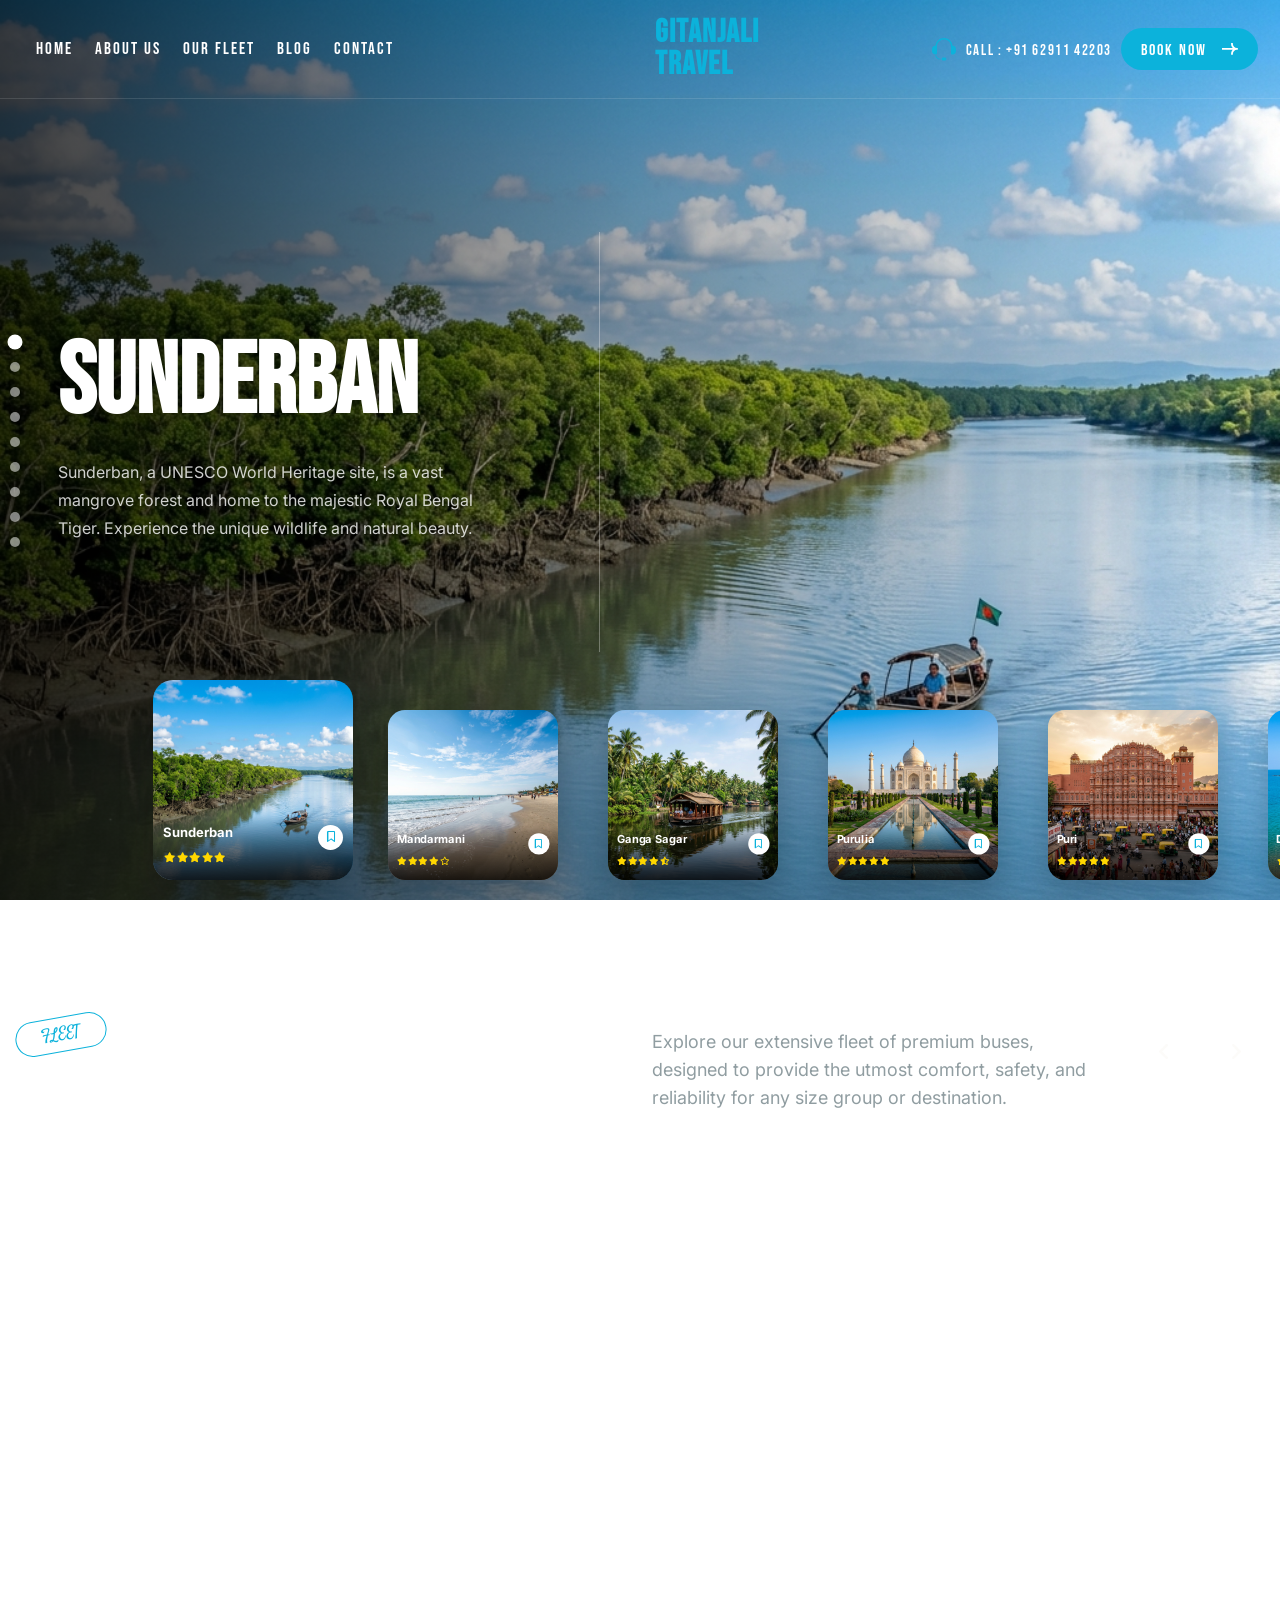
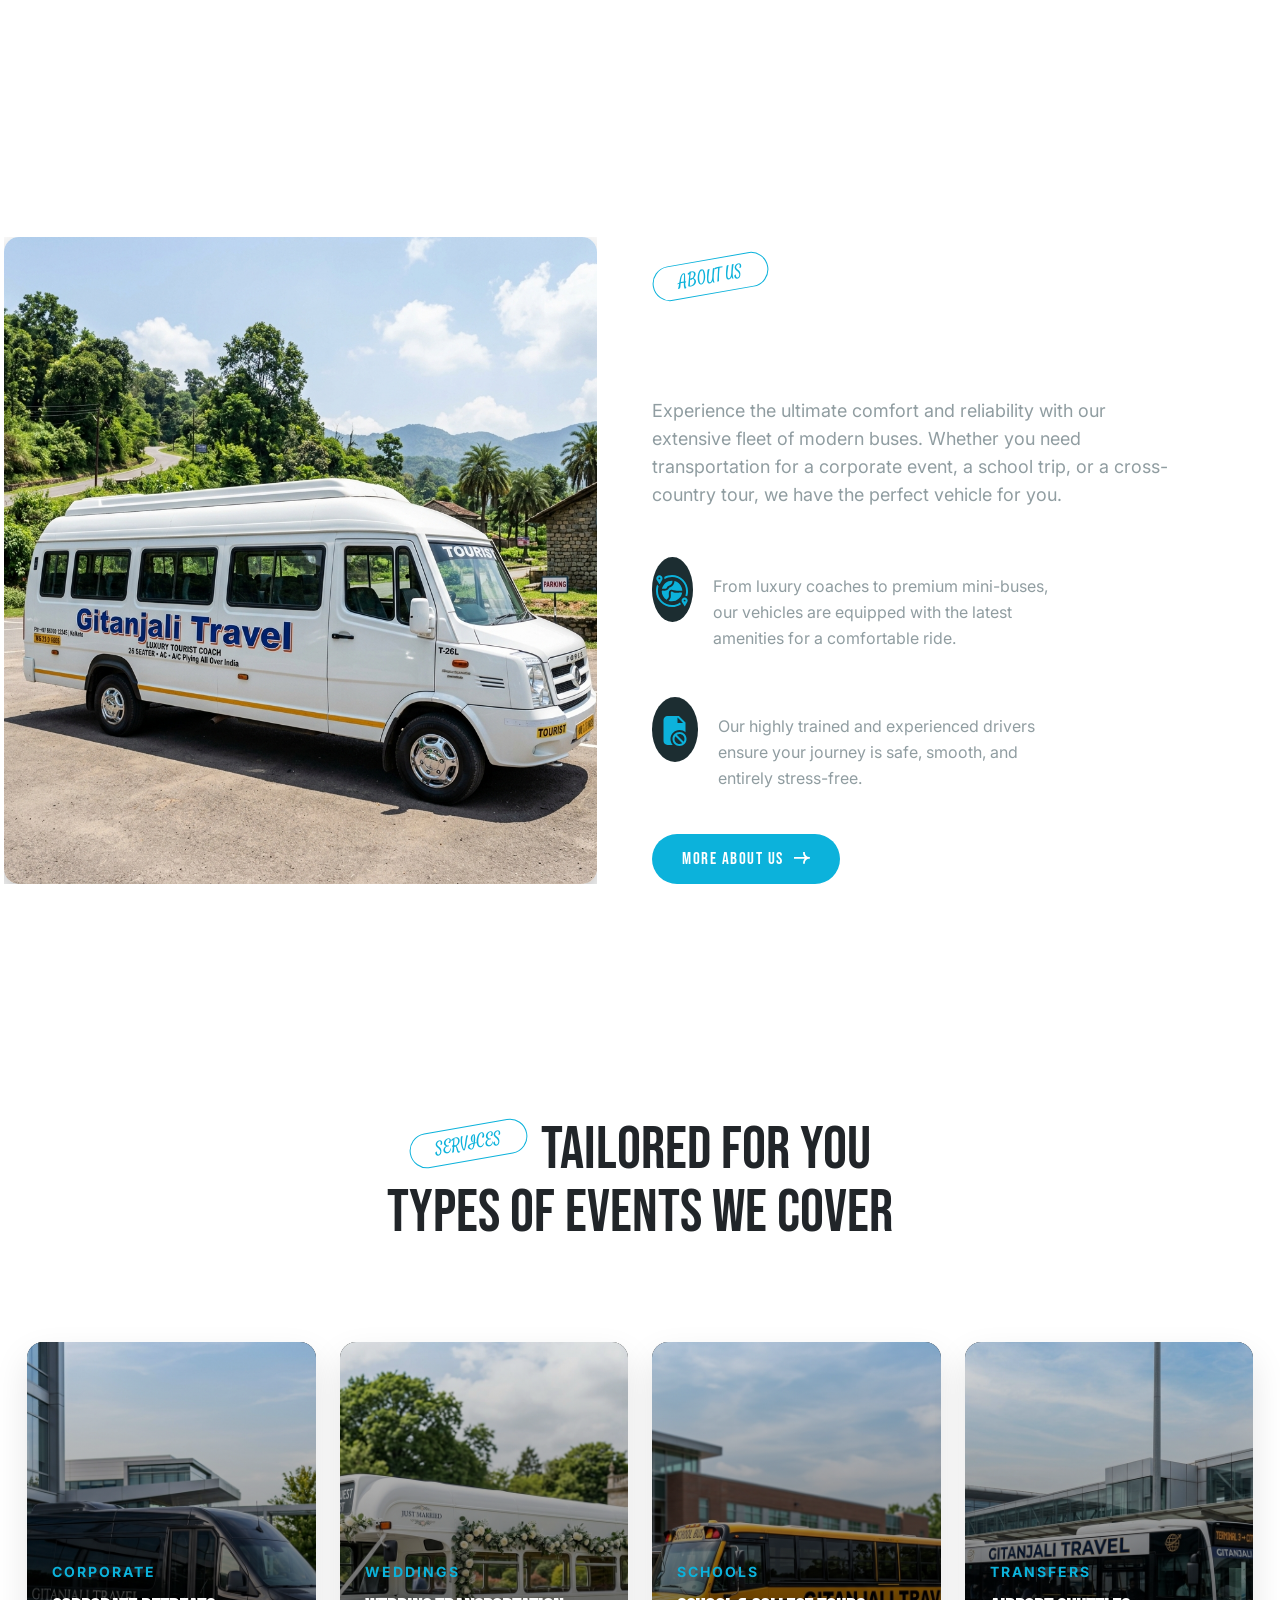
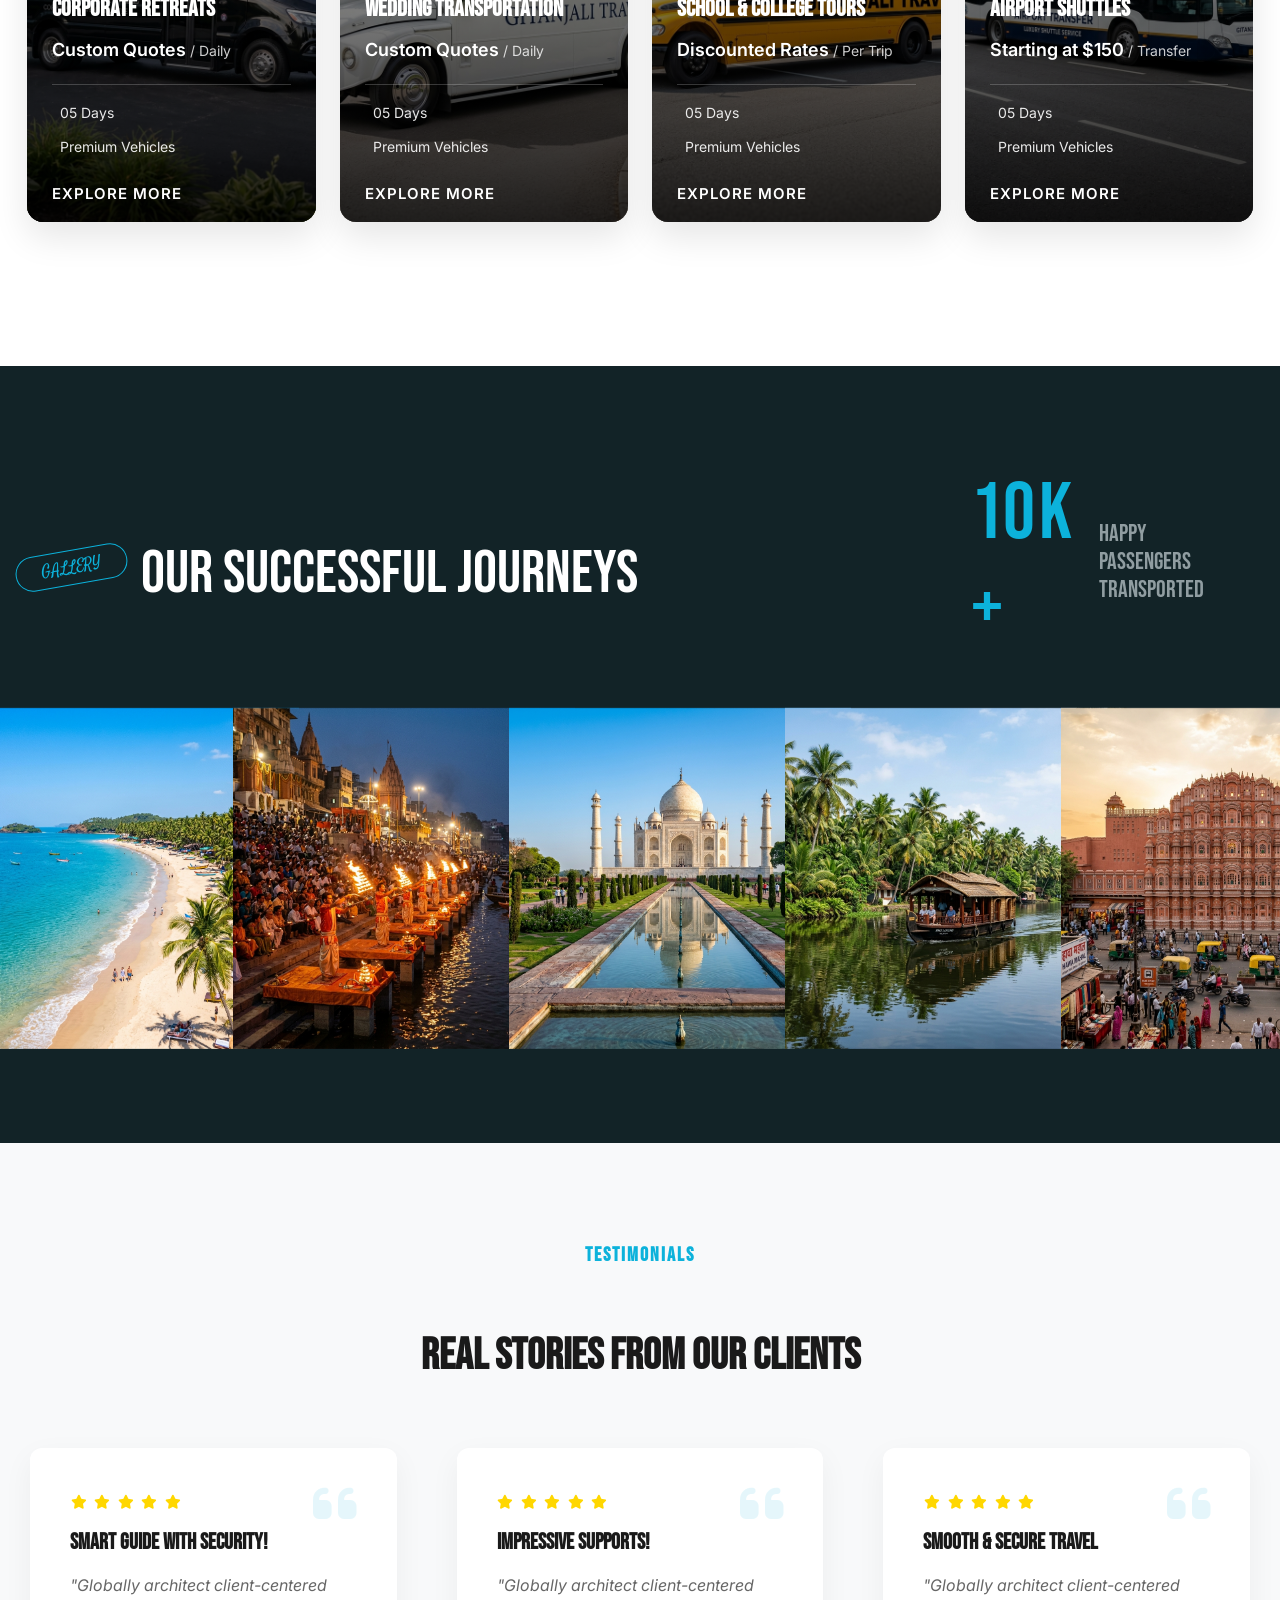
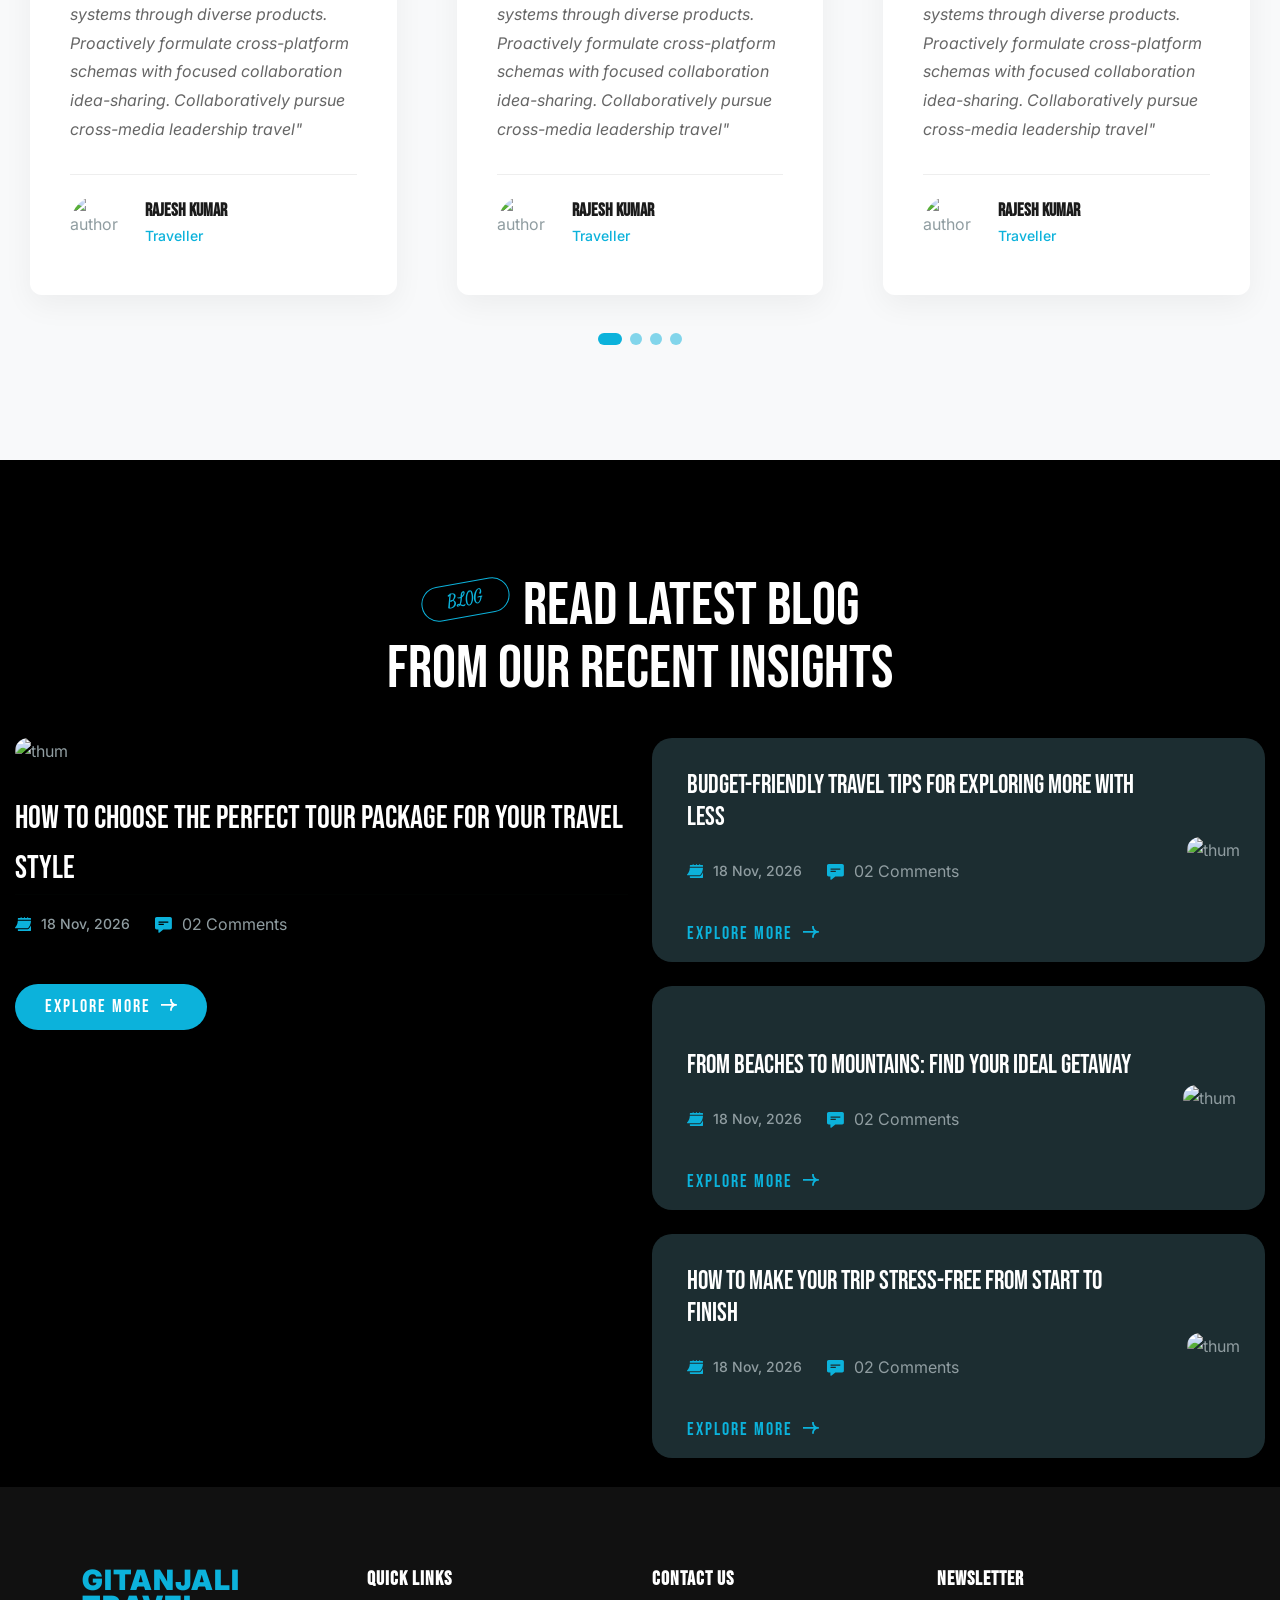
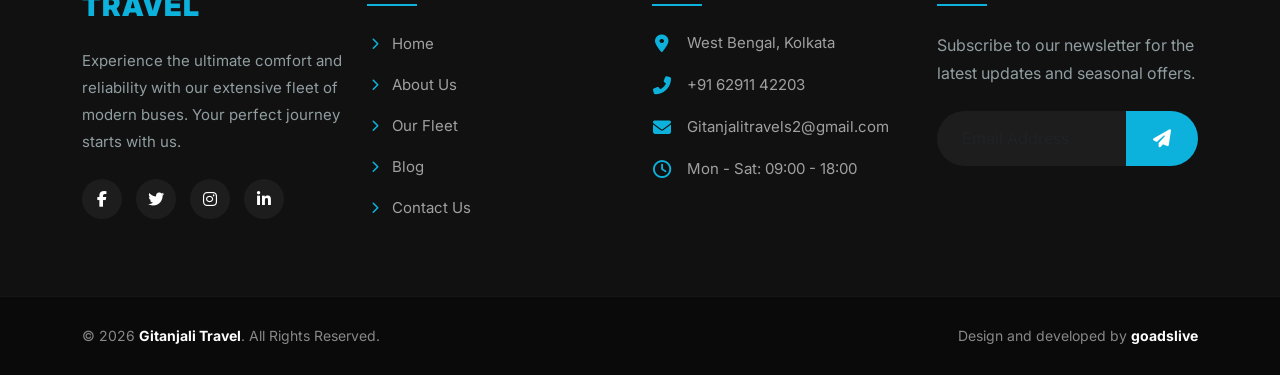
==== commit 6107be3b: "chag" ====
--- a/index.html
+++ b/index.html
@@ -1891,10 +1891,9 @@
               </p>
             </div>
             <div class="col-md-6 text-center text-md-end">
-              <ul class="footer-bottom-links mb-0">
-                <li><a href="#">Privacy Policy</a></li>
-                <li><a href="#">Terms of Service</a></li>
-              </ul>
+              <p class="copyright-text mb-0">
+                Design and developed by <strong>goadslive</strong>
+              </p>
             </div>
           </div>
         </div>
